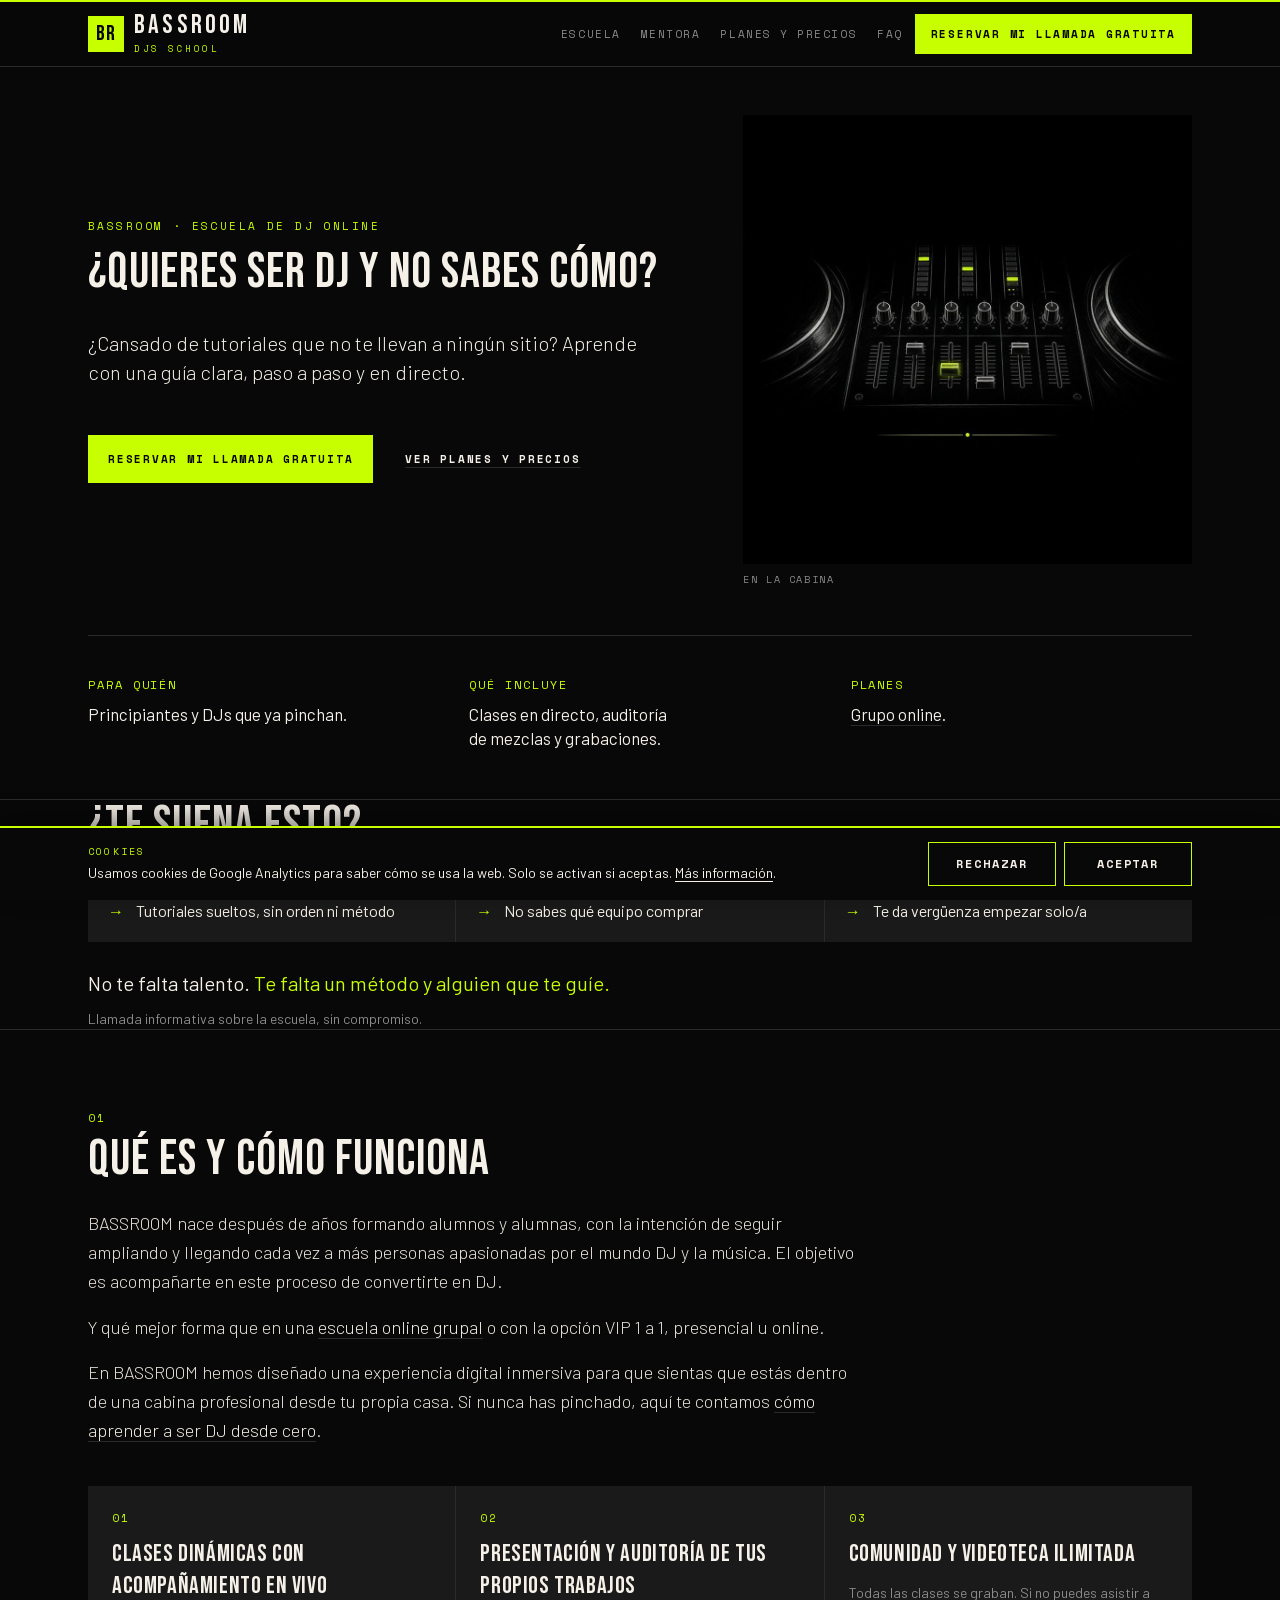
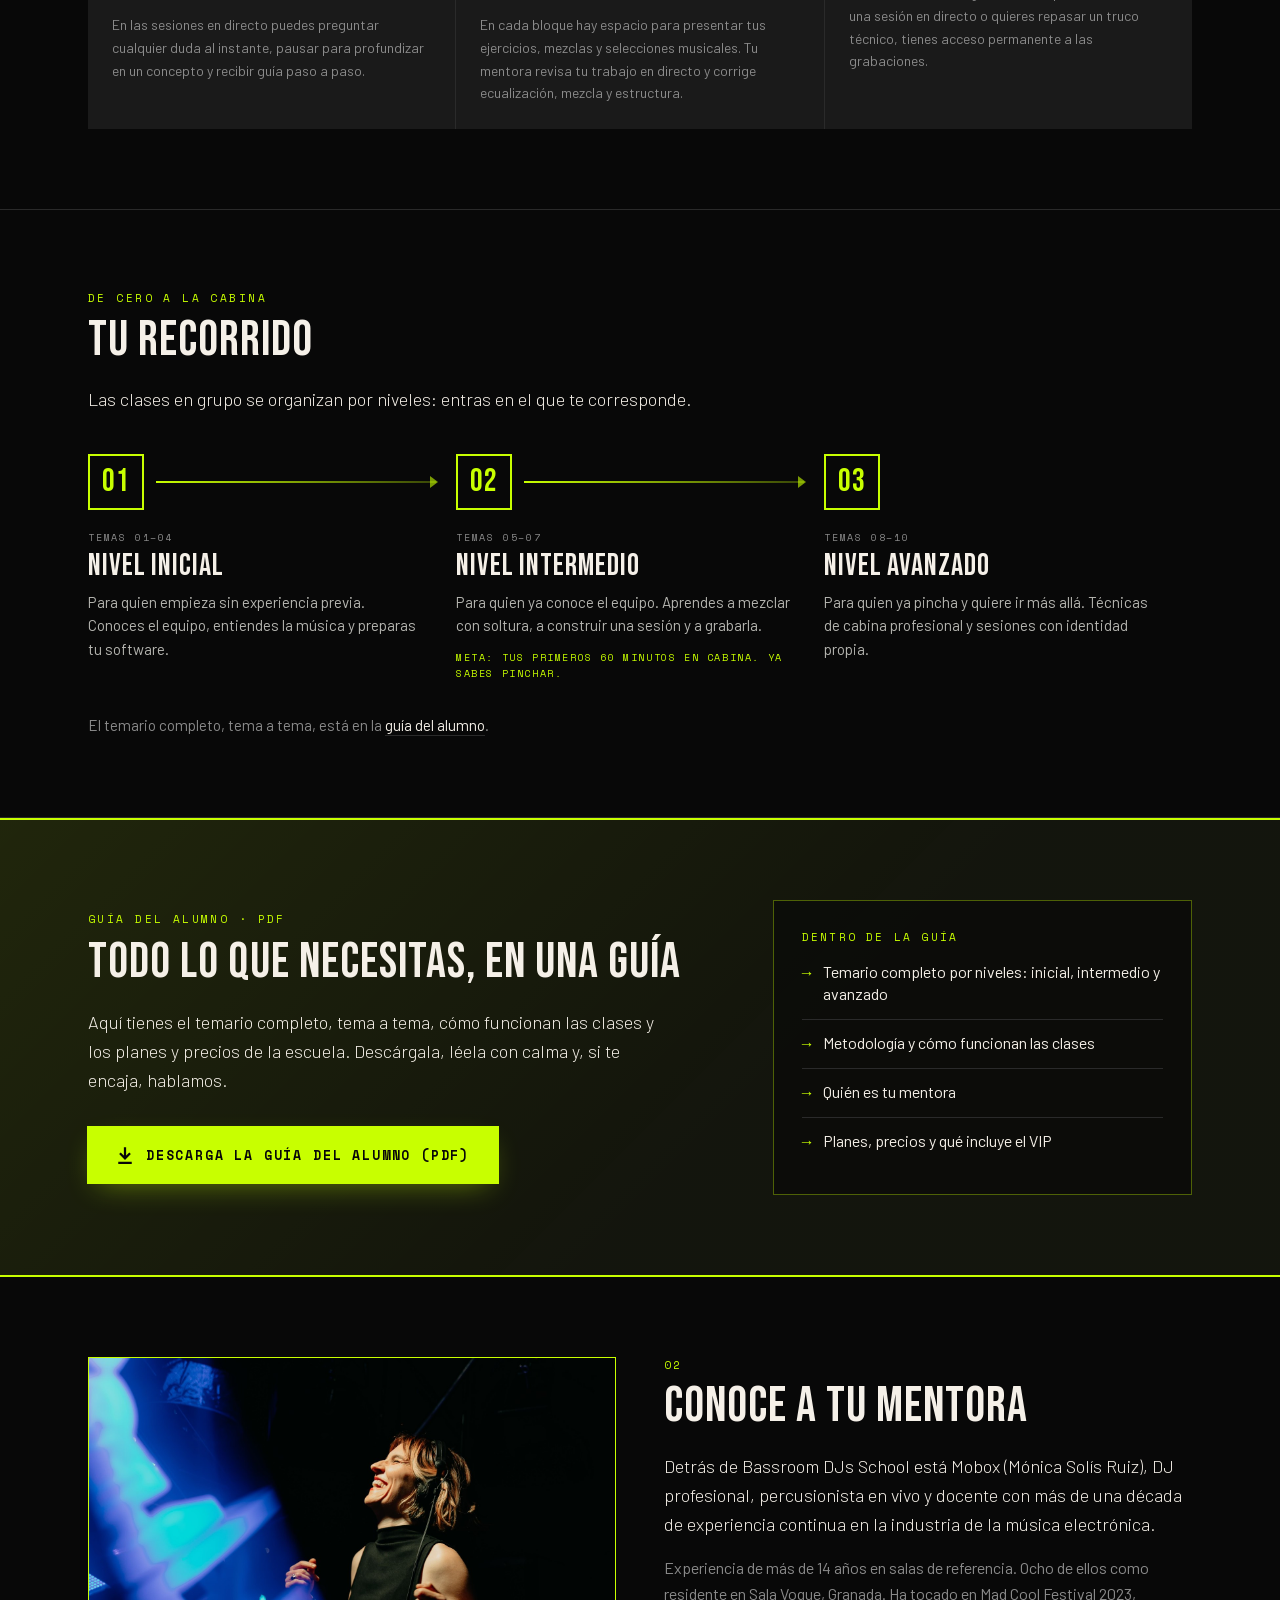
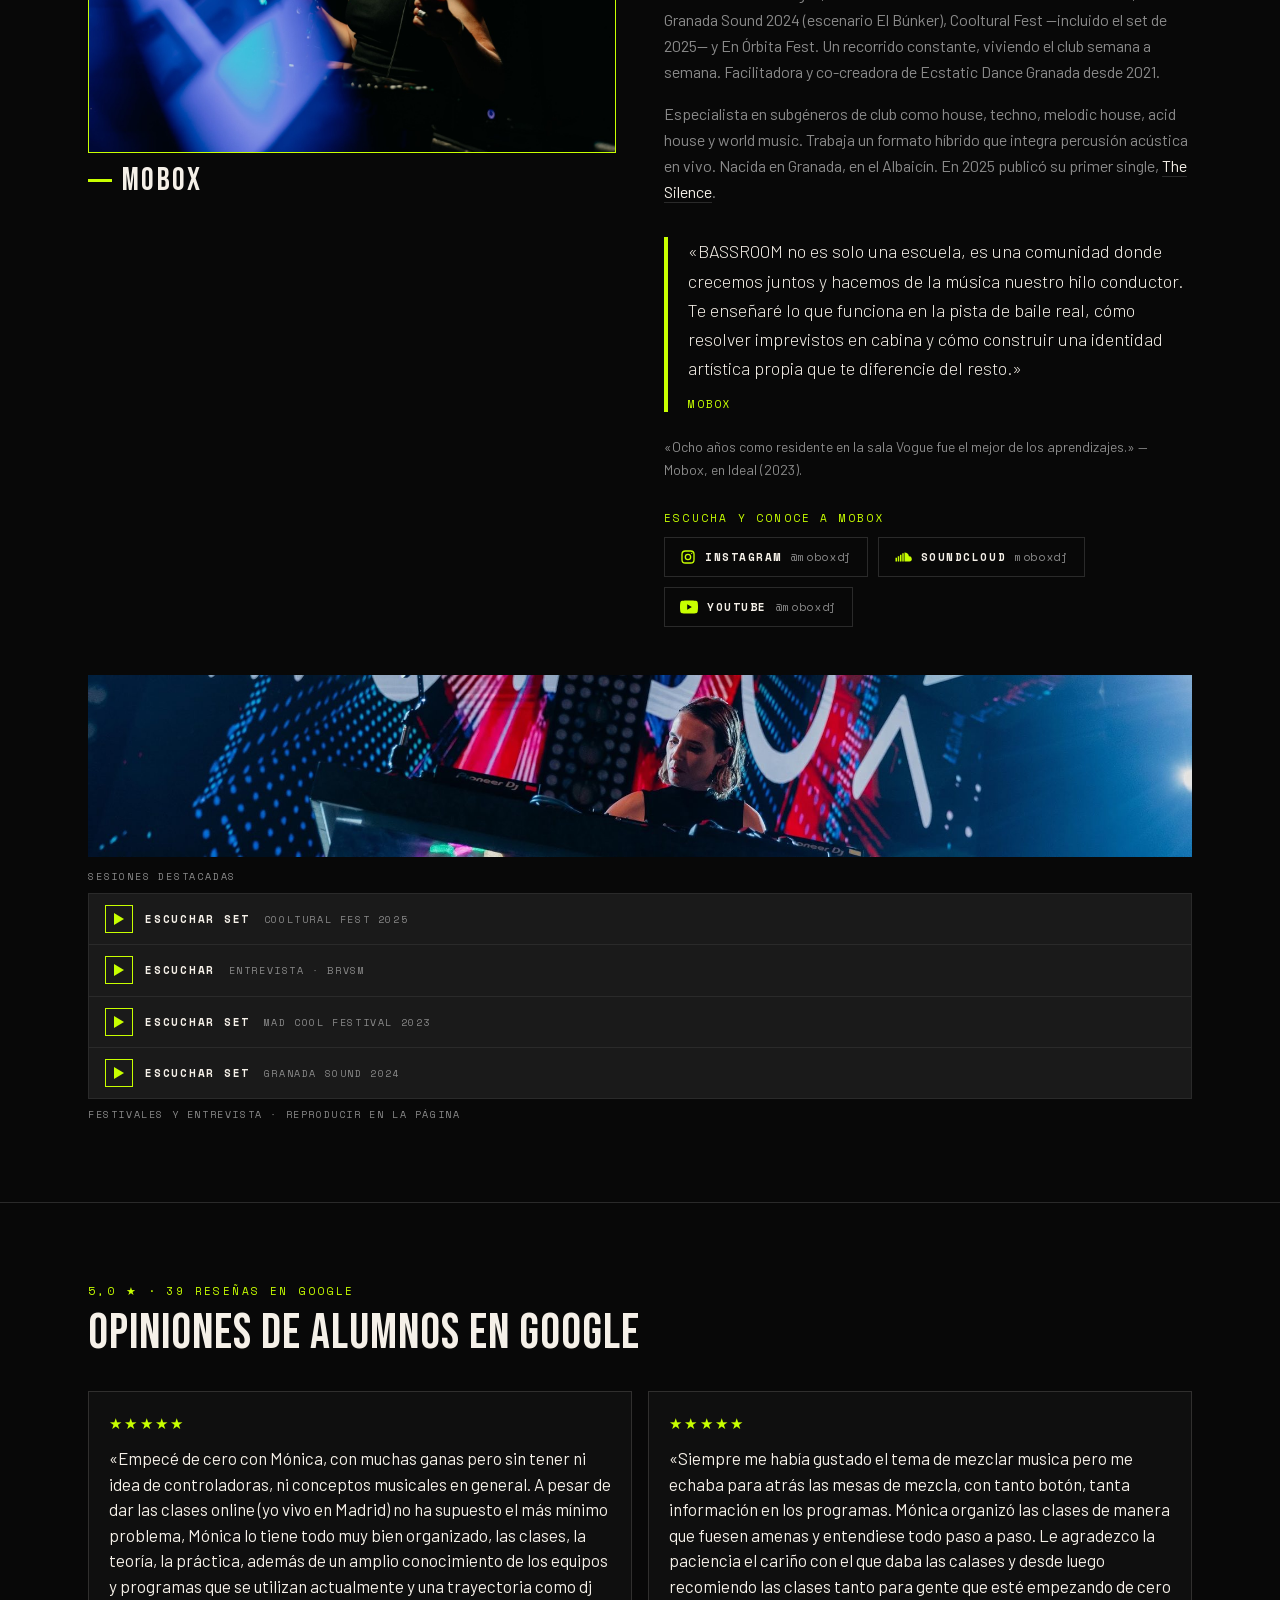
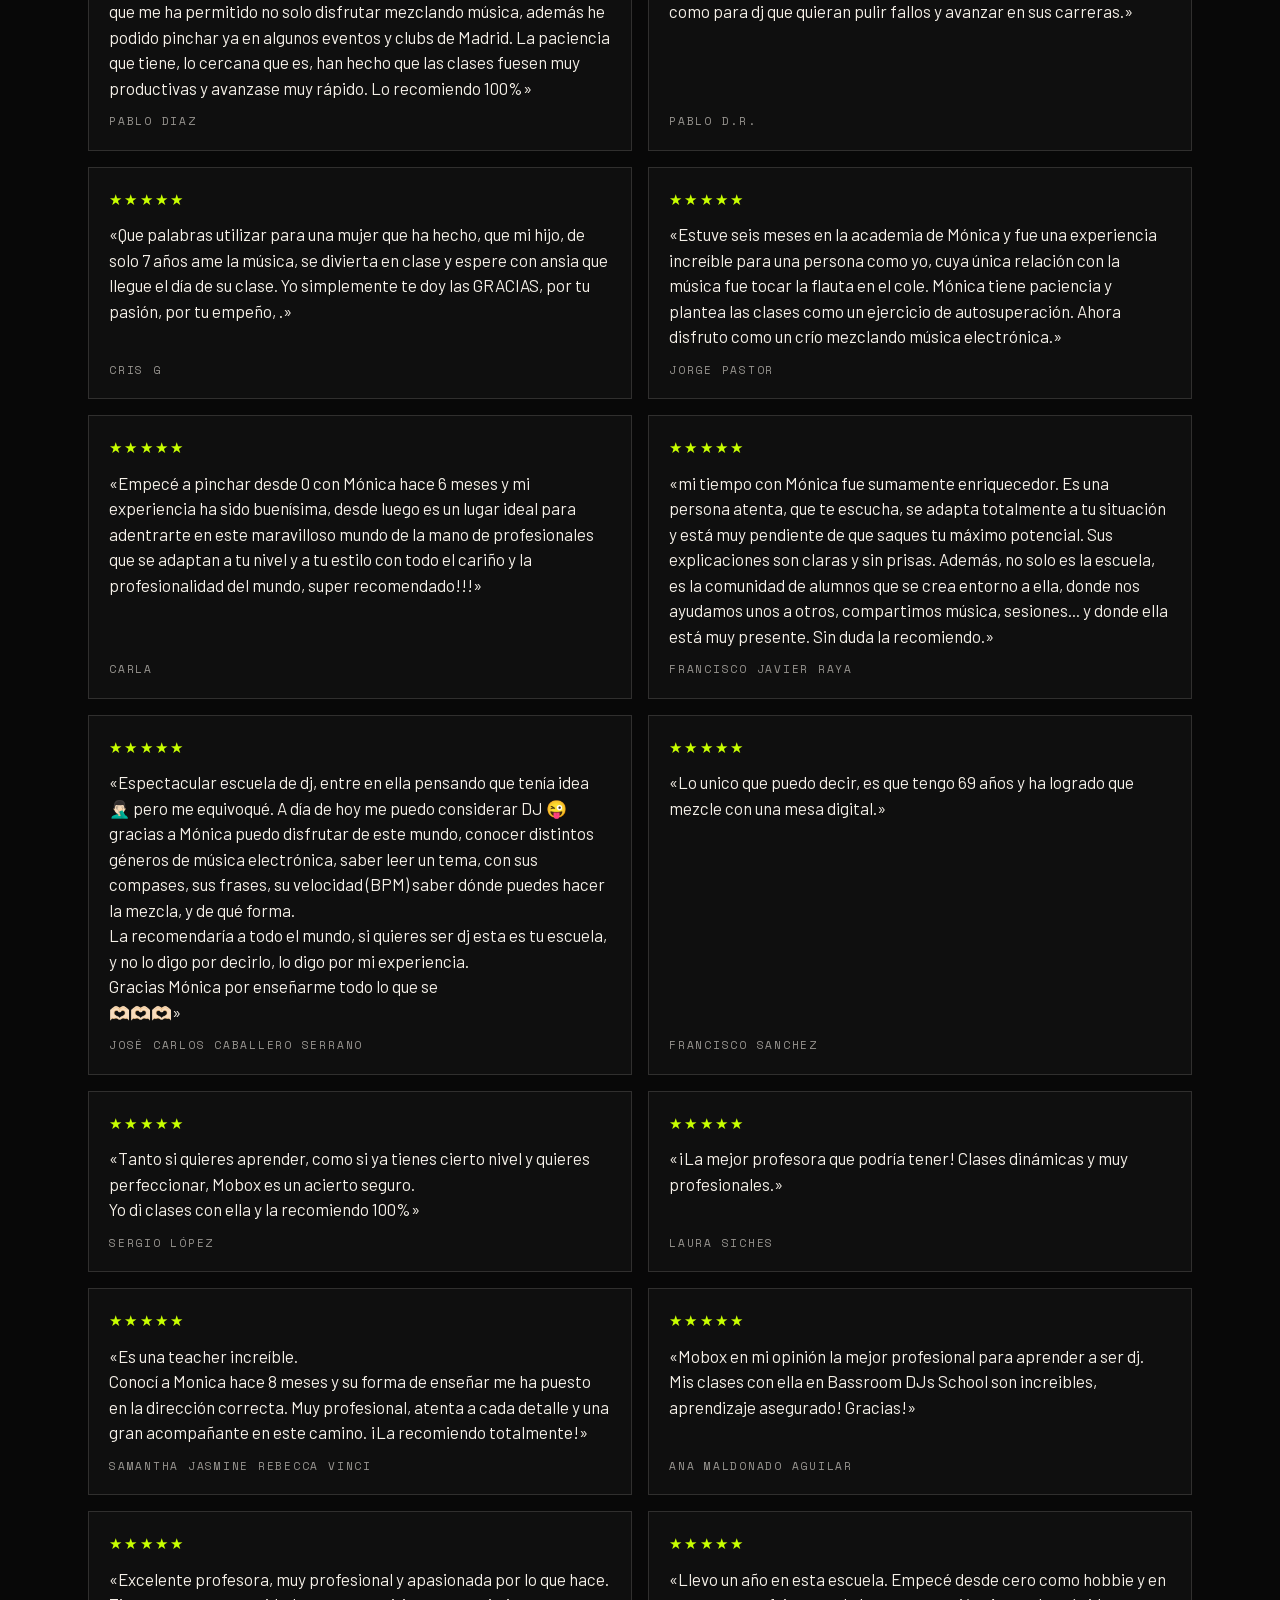
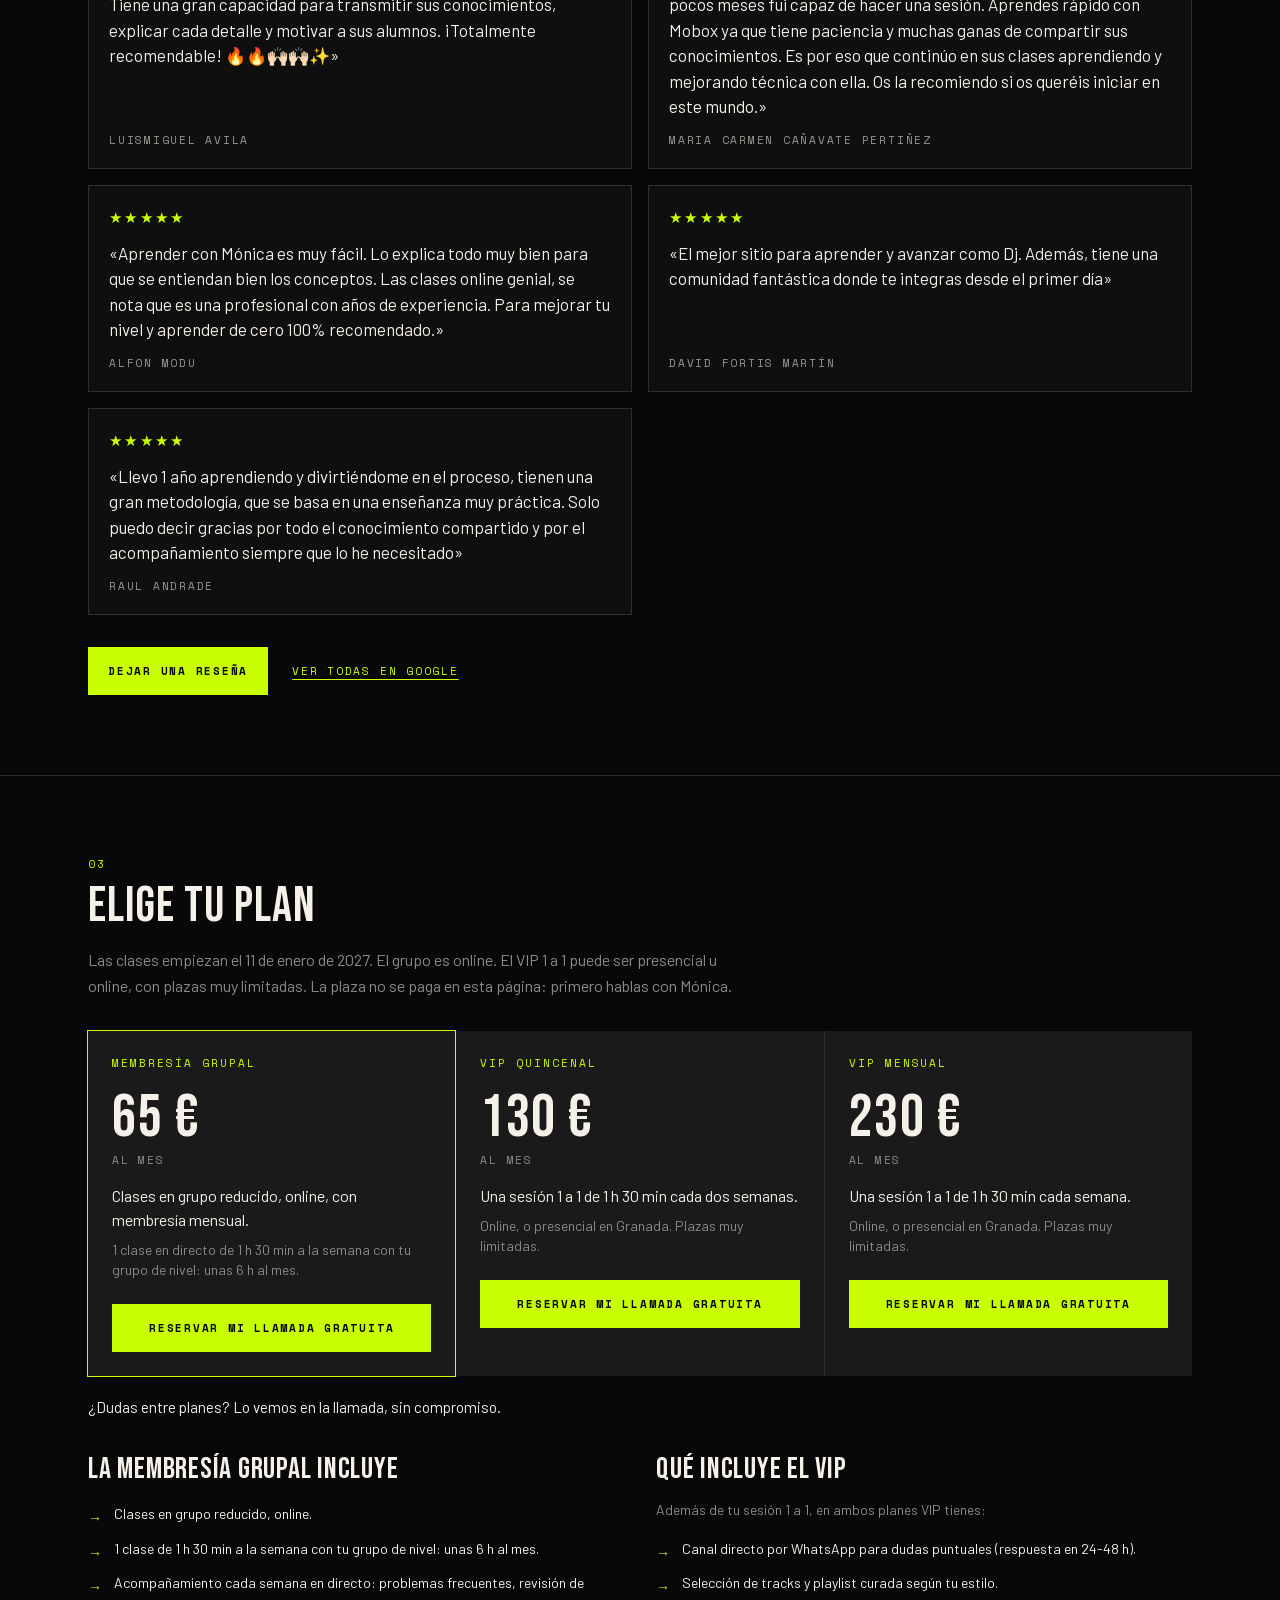
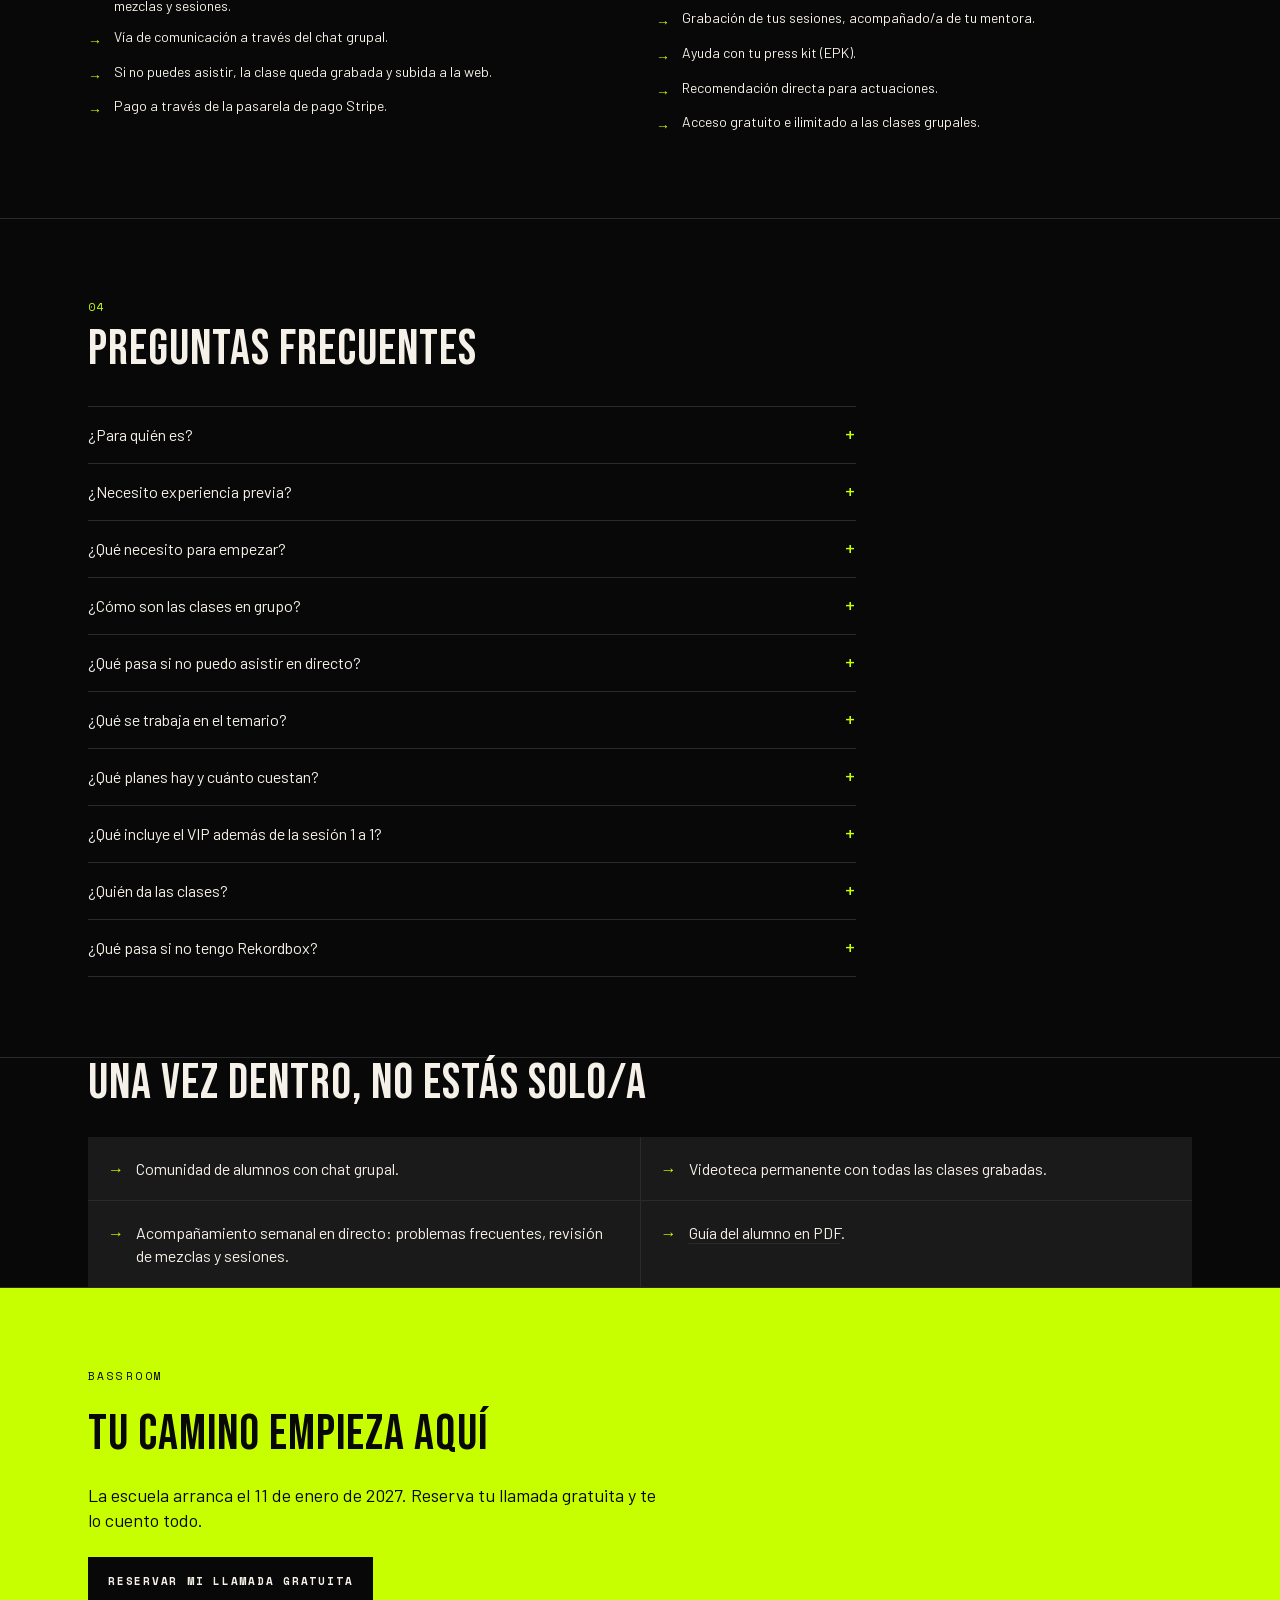
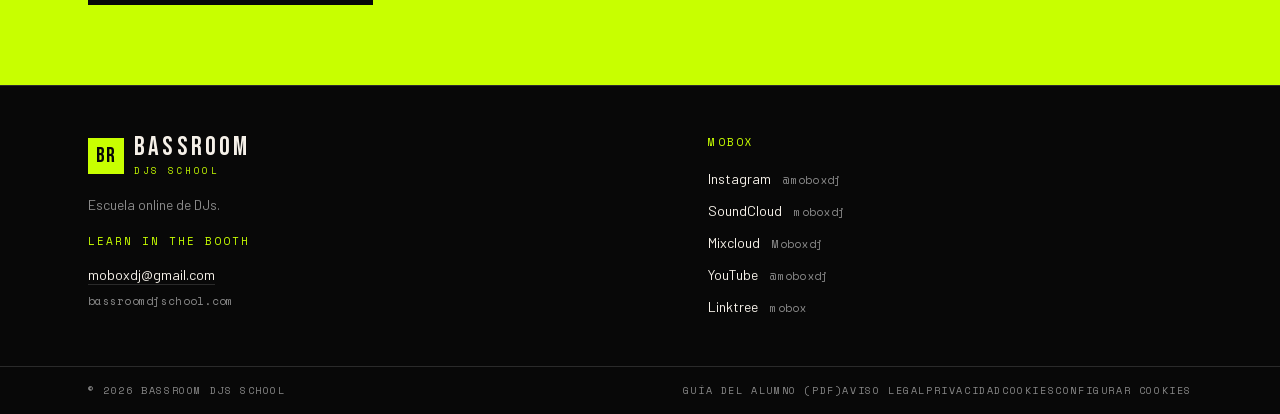
==== index.html @ 91f9d298 "Reseñas: corregir Vinci y MoDu, añadir 5 nuevas, 39 en el rótulo (vista previa)" ====
<!DOCTYPE html><html lang="es" class="bebas_neue_f0c7163d-module__L1dYPG__variable barlow_7b1bc759-module__450VKW__variable space_mono_ace3f379-module__dZ6fcW__variable h-full"><head><meta charSet="utf-8"/><meta name="viewport" content="width=device-width, initial-scale=1"/><link rel="preload" href="/assets/fonts/235a0ef330592118-s.p.3lst16ddmao46.woff2" as="font" crossorigin="" type="font/woff2"/><link rel="preload" href="/assets/fonts/6c98c9fb873995d2-s.p.14sz-5zsn4k6e.woff2" as="font" crossorigin="" type="font/woff2"/><link rel="preload" href="/assets/fonts/8d05cfa5faa8406c-s.p.2p-978ij53_v6.woff2" as="font" crossorigin="" type="font/woff2"/><link rel="preload" href="/assets/fonts/c6e2684784a55443-s.p.2w-eao_k5pziq.woff2" as="font" crossorigin="" type="font/woff2"/><link rel="preload" href="/assets/fonts/dc0d9adbac686440-s.p.3-4lwpipb4a4k.woff2" as="font" crossorigin="" type="font/woff2"/><link rel="preload" href="/assets/fonts/fabcf92ba1ccea36-s.p.3jvga4rcv46fc.woff2" as="font" crossorigin="" type="font/woff2"/><link rel="stylesheet" href="/assets/site.css" data-precedence="next"/><style id="hero-faders-css">.hero-faders{position:absolute;inset:0;pointer-events:none}.hero-fader{position:absolute;display:block;background-size:100% 100%;background-repeat:no-repeat;will-change:transform;animation-timing-function:cubic-bezier(.45,0,.55,1);animation-iteration-count:infinite;animation-direction:alternate}.hero-fader--acid{filter:drop-shadow(0 0 2px rgba(200,255,0,.45))}.hero-fader--ch2{left:36.25%;top:50.521%;width:4.062%;height:2.917%;background-image:url(/images/hero-fader-ch2.png);animation-name:hero-fader-ch2;animation-duration:9s;animation-delay:-2s}@keyframes hero-fader-ch2{from{transform:translate(-0.179%,3.571%)}to{transform:translate(-9.154%,182.143%)}}.hero-fader--ch3{left:43.854%;top:55.104%;width:4.479%;height:3.125%;background-image:url(/images/hero-fader-ch3.png);animation-name:hero-fader-ch3;animation-duration:7.5s;animation-delay:-5s}@keyframes hero-fader-ch3{from{transform:translate(1.012%,-96.667%)}to{transform:translate(-0.802%,76.667%)}}.hero-fader--ch4{left:51.979%;top:58.125%;width:4.271%;height:2.917%;background-image:url(/images/hero-fader-ch4.png);animation-name:hero-fader-ch4;animation-duration:10.5s;animation-delay:-1s}@keyframes hero-fader-ch4{from{transform:translate(-1.073%,-157.143%)}to{transform:translate(-0.024%,-3.571%)}}.hero-fader--ch5{left:59.688%;top:50.521%;width:3.958%;height:2.917%;background-image:url(/images/hero-fader-ch5.png);animation-name:hero-fader-ch5;animation-duration:8.5s;animation-delay:-6.5s}@keyframes hero-fader-ch5{from{transform:translate(0.632%,10.714%)}to{transform:translate(12.842%,217.857%)}}@media (prefers-reduced-motion:reduce){.hero-fader{animation:none}}</style><style id="mentora-css">.mentora-foto{aspect-ratio:4/3}@media (min-width:64rem){.mentora-grid{grid-template-columns:minmax(0,1fr) minmax(0,1fr);gap:3rem}}</style><style id="guia-css">.guia-band{border-top:2px solid #c8ff00;border-bottom:2px solid #c8ff00;background:linear-gradient(135deg,rgba(200,255,0,.10),rgba(200,255,0,.03) 60%),#0d0d0d}.guia-grid{display:grid;gap:2.5rem;align-items:center}@media (min-width:64rem){.guia-grid{grid-template-columns:minmax(0,1.5fr) minmax(0,1fr);gap:3.5rem}}.guia-title{margin-top:.6rem;font-family:var(--font-bebas),"Arial Narrow",Impact,sans-serif;font-size:3.25rem;line-height:.92;letter-spacing:.03em;color:#f5f0e8;max-width:18ch}@media (min-width:40rem){.guia-title{font-size:4.5rem}}@media (min-width:64rem){.guia-title{font-size:4.75rem}}.guia-btn{margin-top:2rem;display:inline-flex;align-items:center;justify-content:center;gap:.75rem;min-height:3.5rem;padding:.75rem 1.75rem;background:#c8ff00;color:#080808;font-family:var(--font-space),ui-monospace,monospace;font-size:13px;font-weight:700;letter-spacing:.14em;text-transform:uppercase;text-decoration:none;text-align:center;transition:background-color .15s ease,color .15s ease;box-shadow:0 0 0 1px #c8ff00,0 10px 30px -10px rgba(200,255,0,.45)}.guia-btn:hover{background:#f5f0e8;color:#080808}.guia-btn:focus-visible{outline:2px solid #f5f0e8;outline-offset:3px}.guia-btn svg{flex-shrink:0}@media (max-width:39.99rem){.guia-btn{width:100%;font-size:12px;letter-spacing:.1em;padding:.75rem 1rem}}.guia-inside{border:1px solid rgba(200,255,0,.35);background:rgba(8,8,8,.6);padding:1.75rem}.guia-inside__title{font-family:var(--font-space),ui-monospace,monospace;font-size:11px;letter-spacing:.2em;text-transform:uppercase;color:#c8ff00;margin:0 0 1rem}.guia-list{list-style:none;margin:0;padding:0}.guia-list__item{display:flex;gap:.75rem;padding:.8rem 0;border-top:1px solid #2a2a2a;font-size:1rem;line-height:1.4;color:#f5f0e8}.guia-list__item:first-child{border-top:0;padding-top:0}.guia-list__mark{color:#c8ff00;font-family:var(--font-space),ui-monospace,monospace}.mentora-caption{margin-top:.75rem;font-family:var(--font-bebas),Impact,sans-serif;font-size:2rem;line-height:1;letter-spacing:.08em;color:#f5f0e8;display:flex;align-items:center;gap:.6rem}.mentora-caption::before{content:"";display:block;width:1.5rem;height:3px;background:#c8ff00}.mobox-social{margin-top:1.75rem}.mobox-social__title{margin:0 0 .7rem;font-family:var(--font-space),ui-monospace,monospace;font-size:11px;letter-spacing:.2em;text-transform:uppercase;color:#c8ff00}.mobox-social__list{display:flex;flex-wrap:wrap;gap:.6rem;list-style:none;margin:0;padding:0}.mobox-social__link{display:inline-flex;align-items:center;gap:.55rem;height:2.5rem;padding:0 .95rem;border:1px solid #2a2a2a;color:#f5f0e8;text-decoration:none;font-family:var(--font-space),ui-monospace,monospace;font-size:11px;font-weight:700;letter-spacing:.14em;text-transform:uppercase;transition:color .15s ease,border-color .15s ease}.mobox-social__link svg{color:#c8ff00;flex-shrink:0}.mobox-social__link:hover{border-color:#c8ff00;color:#c8ff00}.mobox-social__link:focus-visible{outline:2px solid #c8ff00;outline-offset:2px}.mobox-social__handle{font-weight:400;letter-spacing:.06em;text-transform:none;color:#8a8a8a}@media (prefers-reduced-motion:reduce){.guia-btn,.mobox-social__link{transition:none}}</style><style id="set-player-css">
.set-sessions{margin-top:.75rem}
.set-sessions__title{margin:0 0 .55rem;font-family:var(--font-space),ui-monospace,monospace;font-size:10px;letter-spacing:.18em;text-transform:uppercase;color:#8a8a8a}
.set-sessions__list{display:flex;flex-direction:column;gap:0;border:1px solid #2a2a2a;background:#1a1a1a}
.set-player{border:0;border-bottom:1px solid #2a2a2a;background:transparent}
.set-player:last-child{border-bottom:0}
.set-player__trigger{display:flex;width:100%;align-items:center;gap:.75rem;padding:.7rem 1rem;text-align:left;color:#f5f0e8;cursor:pointer;transition:color .15s ease,background-color .15s ease;background:transparent;border:0}
.set-player__trigger:hover{background:#080808;color:#c8ff00}
.set-player__trigger:focus-visible{outline:2px solid #c8ff00;outline-offset:2px}
.set-player__trigger[aria-expanded="true"]{border-bottom:1px solid #2a2a2a;color:#c8ff00}
.set-player__icon{display:grid;place-items:center;width:1.75rem;height:1.75rem;flex-shrink:0;border:1px solid #c8ff00;color:#c8ff00;background:transparent}
.set-player__trigger[aria-expanded="true"] .set-player__icon{background:#c8ff00;color:#080808}
.set-player__copy{display:flex;min-width:0;flex-wrap:wrap;align-items:baseline;gap:.35rem .85rem}
.set-player__label{font-family:var(--font-space),ui-monospace,monospace;font-size:11px;font-weight:700;letter-spacing:.16em;text-transform:uppercase}
.set-player__meta{font-family:var(--font-space),ui-monospace,monospace;font-size:10px;letter-spacing:.16em;text-transform:uppercase;color:#8a8a8a}
.set-player__trigger:hover .set-player__meta,.set-player__trigger[aria-expanded="true"] .set-player__meta{color:#8a8a8a}
.set-player__embed{position:relative;aspect-ratio:16/9;background:#080808}
.set-player__embed--audio{aspect-ratio:auto;height:166px}
.set-player__embed iframe{position:absolute;inset:0;width:100%;height:100%;border:0}
.set-player__embed--audio iframe{position:absolute}
.press-kit-link{display:inline-flex;align-items:center;gap:.55rem;margin-top:1rem;font-family:var(--font-space),ui-monospace,monospace;font-size:11px;font-weight:700;letter-spacing:.16em;text-transform:uppercase;color:#8a8a8a;text-decoration:none;border-bottom:1px solid #2a2a2a;padding-bottom:.2rem;transition:color .15s ease,border-color .15s ease}
.press-kit-link:hover{color:#c8ff00;border-color:#c8ff00}
.press-kit-link__mark{color:#c8ff00}
@media (prefers-reduced-motion:reduce){.set-player__trigger,.press-kit-link{transition:none}}
</style><style id="recorrido-css">.reco{list-style:none;margin:2.5rem 0 0;padding:0;display:grid;gap:0}.reco__step{position:relative;display:grid;align-content:start;grid-template-columns:3.5rem 1fr;column-gap:1.25rem}.reco__rail{display:flex;flex-direction:column;align-items:center}.reco__num{display:flex;align-items:center;justify-content:center;width:3.5rem;height:3.5rem;flex:none;border:2px solid #c8ff00;color:#c8ff00;font-family:var(--font-bebas),"Arial Narrow",Impact,sans-serif;font-size:2rem;line-height:1;letter-spacing:.04em}.reco__line{position:relative;flex:1;width:2px;min-height:2rem;margin:.5rem 0;background:linear-gradient(#c8ff00,rgba(200,255,0,.25))}.reco__line::after{content:"";position:absolute;left:50%;bottom:-2px;transform:translateX(-50%);border-left:6px solid transparent;border-right:6px solid transparent;border-top:8px solid rgba(200,255,0,.6)}.reco__body{padding:.35rem 0 2rem}.reco__step:last-child .reco__body{padding-bottom:0}.reco__tag{font-family:var(--font-space),ui-monospace,monospace;font-size:10px;letter-spacing:.18em;text-transform:uppercase;color:#8a8a8a}.reco__title{margin-top:.35rem;font-family:var(--font-bebas),"Arial Narrow",Impact,sans-serif;font-size:1.9rem;line-height:1;letter-spacing:.03em;color:#f5f0e8}.reco__text{margin-top:.6rem;font-size:.95rem;line-height:1.55;color:#b5b5b0;max-width:22rem}.reco__intro{margin-top:1.25rem;max-width:40rem;font-size:1.125rem;font-weight:300;line-height:1.6;color:#f5f0e8}.reco__note{margin-top:.75rem;max-width:22rem;font-family:var(--font-space),ui-monospace,monospace;font-size:10px;line-height:1.6;letter-spacing:.16em;text-transform:uppercase;color:#c8ff00}.reco__more{margin-top:2rem;font-size:.95rem;color:#8a8a8a}@media (min-width:48rem){.reco{grid-template-columns:repeat(3,1fr);column-gap:0}.reco__step{grid-template-columns:1fr;row-gap:1.25rem}.reco__rail{flex-direction:row}.reco__line{height:2px;width:auto;min-height:0;margin:0 1.25rem 0 .75rem;background:linear-gradient(90deg,#c8ff00,rgba(200,255,0,.25))}.reco__line::after{left:auto;right:-2px;bottom:auto;top:50%;transform:translateY(-50%);border-top:6px solid transparent;border-bottom:6px solid transparent;border-left:8px solid rgba(200,255,0,.6);border-right:0}.reco__body{padding:0 2rem 0 0}}</style><style id="seo-css">.footer-grid{display:grid}@media (min-width:48rem){.footer-grid{grid-template-columns:1.2fr 1fr 1fr}}.h1-eyebrow{display:block;margin-bottom:.75rem;font-family:var(--font-space),ui-monospace,monospace;font-size:11px;font-weight:400;line-height:1.5;letter-spacing:.22em;text-transform:uppercase;color:#c8ff00}@media (max-width:359px){h1.hero-h1{font-size:2.8rem}}@media (min-width:1024px) and (max-width:1279px){h1.hero-h1{font-size:5.25rem}}.crumbs{display:flex;flex-wrap:wrap;gap:.5rem;list-style:none;margin:0;padding:0}.crumbs li+li::before{content:"/";margin-right:.5rem;color:#2a2a2a}.lp-h1{line-height:.9}.lp-foto{aspect-ratio:4/3}.lp-list{list-style:none;margin:0;padding:0}.lp-list li{display:flex;gap:.75rem}</style><link rel="preload" as="image" href="/images/hero-mesa-mezclas-base.jpg" fetchpriority="high"/><meta name="msvalidate.01" content="E08A639EA00B3BBE4DC5F341C5D3B6AD"/><meta name="theme-color" content="#080808"/><meta name="color-scheme" content="dark"/><title>Aprende a ser DJ online, de cero a avanzado | Bassroom DJs School</title><meta name="description" content="Escuela de DJ online en español, de cero a nivel avanzado. Clases online en directo, revisión de tus mezclas y videoteca con todas las grabaciones."/><meta name="application-name" content="Bassroom DJs School"/><meta name="author" content="Mobox (Mónica Solís Ruiz)"/><meta name="keywords" content="escuela de DJ online,curso de DJ online,clases de DJ online,aprender a ser DJ,aprender a pinchar,BASSROOM,Mobox,Rekordbox"/><meta name="creator" content="Mobox (Mónica Solís Ruiz)"/><meta name="robots" content="index, follow, max-image-preview:large"/><link rel="canonical" href="https://bassroomdjschool.com/"/><meta property="og:title" content="Aprende a ser DJ online, de cero a avanzado | Bassroom DJs School"/><meta property="og:description" content="Escuela de DJ online en español, de cero a nivel avanzado. Clases online en directo, revisión de tus mezclas y videoteca con todas las grabaciones."/><meta property="og:url" content="https://bassroomdjschool.com/"/><meta property="og:site_name" content="Bassroom DJs School"/><meta property="og:locale" content="es_ES"/><meta property="og:image" content="https://bassroomdjschool.com/og.png"/><meta property="og:image:type" content="image/png"/><meta property="og:image:width" content="1200"/><meta property="og:image:height" content="630"/><meta property="og:image:alt" content="Bassroom DJs School, escuela de DJ online"/><meta property="og:type" content="website"/><meta name="twitter:card" content="summary_large_image"/><meta name="twitter:title" content="Aprende a ser DJ online, de cero a avanzado | Bassroom DJs School"/><meta name="twitter:description" content="Escuela de DJ online en español, de cero a nivel avanzado. Clases online en directo, revisión de tus mezclas y videoteca con todas las grabaciones."/><meta name="twitter:image" content="https://bassroomdjschool.com/og.png"/><meta name="twitter:image:alt" content="Bassroom DJs School, escuela de DJ online"/><meta name="twitter:image:type" content="image/png"/><meta name="twitter:image:width" content="1200"/><meta name="twitter:image:height" content="630"/><link rel="icon" href="/icon.png" type="image/png" sizes="32x32"/><style id="embudo-css">.hero-dl dd{text-wrap:balance}@media (max-width:1023px){div>dl.hero-dl{order:1;margin-top:1rem!important}div:has(>.hero-dl)>figure{order:2}}@media (min-width:1024px){div>dl.hero-dl{grid-column:1/-1;margin-top:0!important;grid-template-columns:repeat(3,minmax(0,1fr))!important;align-items:start;gap:2.5rem!important;padding-top:2.5rem;border-top:1px solid var(--color-line,#2a2a2a)}}.hero-lead{margin-top:1.5rem!important;line-height:1.45!important}.hero-cta{margin-top:2.5rem!important;gap:1rem!important}.hero-dl{margin-top:3rem!important;gap:1.75rem!important}.hero-dl dt{font-size:12px!important}.hero-dl dd{margin-top:.5rem!important;font-size:17px!important;line-height:1.45!important}@media (min-width:640px){.hero-cta{gap:1.5rem!important}.hero-dl{gap:2rem!important}}@media (min-width:1024px){.hero-lead{margin-top:2rem!important}.hero-cta{margin-top:3rem!important}.hero-dl{margin-top:4rem!important}}@media (max-width:639px){html body main h2#guia-titulo{font-size:min(calc((100vw - 2rem)/12.1),2.9rem)}}h1.hero-h1.hero-q,main h2#te-suena-titulo,main h2#escuela-titulo,main h2#recorrido-titulo,main h2#guia-titulo,main h2#mentora-titulo,main h2#resenas-titulo,main h2#formatos-titulo,main h2#faq-titulo,main h2#dentro-titulo,main h2#cierre-titulo{font-size:min(calc((100vw - 2rem)/11.55),2.9rem);line-height:1.02;letter-spacing:.02em;white-space:nowrap;max-width:none}@media (min-width:1024px){h1.hero-h1.hero-q,main h2#te-suena-titulo,main h2#escuela-titulo,main h2#recorrido-titulo,main h2#guia-titulo,main h2#mentora-titulo,main h2#resenas-titulo,main h2#formatos-titulo,main h2#faq-titulo,main h2#dentro-titulo,main h2#cierre-titulo{font-size:2.875rem}}@media (min-width:1280px){h1.hero-h1.hero-q,main h2#te-suena-titulo,main h2#escuela-titulo,main h2#recorrido-titulo,main h2#guia-titulo,main h2#mentora-titulo,main h2#resenas-titulo,main h2#formatos-titulo,main h2#faq-titulo,main h2#dentro-titulo,main h2#cierre-titulo{font-size:3.1rem}}.hero-sub{display:block;margin:-.25rem 0 .9rem;font-family:var(--font-space),ui-monospace,monospace;font-size:11px;letter-spacing:.16em;text-transform:uppercase;color:#f5f5f0;opacity:.8}.hero-trust{margin-top:.75rem;font-family:var(--font-space),ui-monospace,monospace;font-size:11px;letter-spacing:.12em;text-transform:uppercase;color:#c8ff00}.fx-list{margin-top:1.75rem;display:grid;gap:1px;background:var(--color-line,#2a2a2a)}@media (min-width:768px){.fx-list--3{grid-template-columns:repeat(3,1fr)}.fx-list--4{grid-template-columns:repeat(2,1fr)}}.fx-list li{display:flex;gap:.75rem;padding:1.25rem;font-size:1rem;line-height:1.45}.fx-close{margin-top:1.75rem;max-width:42rem;font-size:1.25rem;line-height:1.35}@media (max-width:639px){header a[data-slot=button]{white-space:normal;height:auto;min-height:2.5rem;padding:.35rem .6rem;max-width:9.5rem;text-align:center;line-height:1.2;font-size:10px;letter-spacing:.08em}}.plan-note{margin-top:1.25rem;font-size:.95rem}</style><style id="resenas-css">.rv-list{display:grid;gap:12px;margin-top:2rem;list-style:none;padding:0}@media(min-width:640px){.rv-list{grid-template-columns:repeat(2,minmax(0,1fr));gap:16px}}.rv-card{border:1px solid rgba(245,240,232,.14);background:#0f0f0f;padding:20px;display:flex;flex-direction:column;gap:12px}.rv-stars{color:#c8ff00;letter-spacing:.15em;font-size:15px}.rv-text{margin:0;overflow-wrap:anywhere;color:#f5f0e8;font-size:1.0625rem;line-height:1.5}.rv-author{margin:auto 0 0;font-size:11px;text-transform:uppercase;letter-spacing:.16em;color:rgba(245,240,232,.6)}.rv-actions{display:flex;flex-direction:column;gap:12px;margin-top:2rem}@media(min-width:640px){.rv-actions{flex-direction:row;align-items:center;gap:24px}}.rv-more{color:#c8ff00;text-decoration:underline;text-underline-offset:4px;font-size:11px;letter-spacing:.16em;text-transform:uppercase;padding:12px 0;text-align:center}</style></head><body class="flex min-h-full flex-col overflow-x-clip bg-void font-sans text-paper antialiased"><a class="skip-link" href="#contenido">Saltar al contenido</a><script type="application/ld+json">{"@context":"https://schema.org","@graph":[{"@type":"EducationalOrganization","@id":"https://bassroomdjschool.com/#organization","name":"Bassroom DJs School","alternateName":"Bassroom","url":"https://bassroomdjschool.com/","email":"moboxdj@gmail.com","image":"https://bassroomdjschool.com/og.png","description":"Escuela de DJ online en español, dirigida por Mobox (Mónica Solís Ruiz). Clases en directo para aprender a pinchar de cero a nivel avanzado con Rekordbox, para alumnos de toda España y de cualquier país hispanohablante: clases en grupo online o VIP 1 a 1, presencial u online.","inLanguage":"es","address":{"@type":"PostalAddress","addressCountry":"ES"},"areaServed":[{"@type":"Country","name":"España"},{"@type":"Place","name":"Latinoamérica"},{"@type":"Place","name":"Países hispanohablantes de todo el mundo"}],"founder":{"@id":"https://bassroomdjschool.com/#mobox"},"knowsLanguage":"es"},{"@type":"Person","@id":"https://bassroomdjschool.com/#mobox","name":"Mónica Solís Ruiz","alternateName":"Mobox","jobTitle":"DJ, percusionista y docente","description":"DJ profesional, percusionista en vivo y docente. Más de 14 años en salas y festivales, ocho como residente en Sala Vogue.","knowsAbout":["DJing","Mezcla","Rekordbox","House","Techno","Melodic house","Acid house","World music","Percusión en vivo"],"worksFor":{"@id":"https://bassroomdjschool.com/#organization"},"url":"https://bassroomdjschool.com/#mentora","sameAs":["https://www.instagram.com/moboxdj/","https://soundcloud.com/moboxdj","https://www.mixcloud.com/Moboxdj/","https://www.youtube.com/@moboxdj","https://linktr.ee/mobox"]},{"@type":"Course","@id":"https://bassroomdjschool.com/#curso","name":"Escuela de DJ online BASSROOM","description":"Curso de DJ online y en español, con Rekordbox, de Bassroom DJs School, para alumnos de toda España y de cualquier país hispanohablante: diez temas en tres niveles. Inicial (temas 01 a 04): la cabina, el pulso y el BPM, la música y Rekordbox. Intermedio (temas 05 a 07): mezcla, preparación de sesiones y grabación de tus primeros 60 minutos. Avanzado (temas 08 a 10): stems, samplers, capas de 3 y 4 pistas, trucos de cabina y retos en directo. Clases en directo, revisión de mezclas y videoteca con todas las grabaciones.","url":"https://bassroomdjschool.com/curso-dj-online","inLanguage":"es","provider":{"@type":"Organization","@id":"https://bassroomdjschool.com/#organization","name":"Bassroom DJs School","url":"https://bassroomdjschool.com/"},"creator":{"@id":"https://bassroomdjschool.com/#mobox"},"educationalLevel":"Tres niveles: inicial, intermedio y avanzado","teaches":["Mezcla y beatmatching","Uso de Rekordbox","Estructura musical, pulso y BPM","Preparación de sesiones y lectura de pista","Grabación de sesiones","Stems, samplers y mezcla por capas","Trucos de cabina y retos en directo"],"coursePrerequisites":"No hace falta experiencia previa.","syllabusSections":[{"@type":"Syllabus","name":"Tema 01: La cabina y el equipo","description":"El entorno DJ, tipos de equipos, conexiones y cables, y qué equipo es mejor para ti."},{"@type":"Syllabus","name":"Tema 02: Pulso, tempo y BPM","description":"Localizar y sentir el pulso de un tema; beats, barras y frases; estructura musical."},{"@type":"Syllabus","name":"Tema 03: Descarga musical","description":"Tipos de archivos de audio y dónde y cómo descargar música de alta calidad."},{"@type":"Syllabus","name":"Tema 04: Rekordbox","description":"Interfaz, configuración, importación y exportación musical."},{"@type":"Syllabus","name":"Tema 05: Primera mezcla","description":"Estructura de los tracks, sincronización de BPM (beatmatching), EQ, técnica y tipos de mezcla, con el oído como guía."},{"@type":"Syllabus","name":"Tema 06: Preparar una sesión y psicología de pista","description":"Crear una sesión coherente según el lugar, la pista y el público, y aprender a leer la pista."},{"@type":"Syllabus","name":"Tema 07: Grabación de tu primera sesión","description":"Grabas tu primera sesión de 60 minutos, guiada por Mobox. Cierra el nivel intermedio: ya sabes pinchar."},{"@type":"Syllabus","name":"Tema 08: Stems y samplers","description":"Separar voces, bases y percusiones para crear mezclas nuevas en directo, y usar samplers para efectos, loops y sonidos propios."},{"@type":"Syllabus","name":"Tema 09: Mezcla por capas y trucos de cabina","description":"Trabajo con 3 y 4 pistas a la vez, transiciones complejas y trucos de mezcla."},{"@type":"Syllabus","name":"Tema 10: Sesiones avanzadas y retos en directo","description":"Sesiones con distintas energías y curvas para llevar al público, y retos en directo para ganar rapidez, creatividad y seguridad."}],"hasPart":[{"@type":"Syllabus","position":1,"name":"Nivel inicial (temas 01 a 04)","description":"Para quien empieza sin experiencia previa. Conoces el equipo, entiendes la música y preparas tu software."},{"@type":"Syllabus","position":2,"name":"Nivel intermedio (temas 05 a 07)","description":"Para quien ya conoce el equipo. Aprendes a mezclar con soltura, a construir una sesión y a grabarla."},{"@type":"Syllabus","position":3,"name":"Nivel avanzado (temas 08 a 10)","description":"Para quien ya pincha y quiere ir más allá. Técnicas de cabina profesional y sesiones con identidad propia."}],"hasCourseInstance":[{"@type":"CourseInstance","name":"Membresía grupal online","courseMode":"online","location":{"@type":"VirtualLocation","url":"https://bassroomdjschool.com/curso-dj-online"},"courseSchedule":{"@type":"Schedule","repeatFrequency":"P1W","duration":"PT1H30M"},"instructor":{"@id":"https://bassroomdjschool.com/#mobox"},"inLanguage":"es","description":"Una clase en directo a la semana, de hora y media, en grupo reducido y por niveles. Las clases se graban y quedan en la videoteca."},{"@type":"CourseInstance","name":"VIP 1 a 1 (online o presencial)","courseMode":["online","onsite"],"location":{"@type":"VirtualLocation","url":"https://bassroomdjschool.com/curso-dj-online"},"instructor":{"@id":"https://bassroomdjschool.com/#mobox"},"inLanguage":"es","description":"Sesiones individuales de 1 h 30 min cada semana o cada dos semanas, online o presenciales, con acceso a las clases grupales online."}],"offers":[{"@type":"Offer","name":"Membresía en grupo","price":"65","priceCurrency":"EUR","category":"subscription","description":"Clases online en grupo reducido: una clase en directo de hora y media a la semana, grabada. Membresía mensual, pago por Stripe.","priceSpecification":{"@type":"UnitPriceSpecification","price":"65","priceCurrency":"EUR","unitText":"mes","referenceQuantity":{"@type":"QuantitativeValue","value":1,"unitCode":"MON"}},"url":"https://bassroomdjschool.com/#formatos"},{"@type":"Offer","name":"VIP Quincenal","price":"130","priceCurrency":"EUR","category":"subscription","description":"Una sesión 1 a 1 cada dos semanas, online o presencial. Incluye acceso a las clases grupales.","priceSpecification":{"@type":"UnitPriceSpecification","price":"130","priceCurrency":"EUR","unitText":"mes","referenceQuantity":{"@type":"QuantitativeValue","value":1,"unitCode":"MON"}},"url":"https://bassroomdjschool.com/#formatos"},{"@type":"Offer","name":"VIP Mensual","price":"230","priceCurrency":"EUR","category":"subscription","description":"Una sesión 1 a 1 cada semana, online o presencial. Incluye acceso a las clases grupales.","priceSpecification":{"@type":"UnitPriceSpecification","price":"230","priceCurrency":"EUR","unitText":"mes","referenceQuantity":{"@type":"QuantitativeValue","value":1,"unitCode":"MON"}},"url":"https://bassroomdjschool.com/#formatos"}]},{"@type":"WebSite","@id":"https://bassroomdjschool.com/#website","url":"https://bassroomdjschool.com/","name":"Bassroom DJs School","inLanguage":"es","publisher":{"@id":"https://bassroomdjschool.com/#organization"}},{"@type":"WebPage","@id":"https://bassroomdjschool.com/#webpage","url":"https://bassroomdjschool.com/","name":"Aprende a ser DJ online, de cero a avanzado | Bassroom DJs School","description":"Escuela de DJ online en español, de cero a nivel avanzado. Clases online en directo, revisión de tus mezclas y videoteca con todas las grabaciones.","inLanguage":"es","isPartOf":{"@id":"https://bassroomdjschool.com/#website"},"about":{"@id":"https://bassroomdjschool.com/#organization"},"mainEntity":{"@id":"https://bassroomdjschool.com/#curso"},"primaryImageOfPage":"https://bassroomdjschool.com/og.png"}]}</script><header class="sticky top-0 z-40 border-b border-line bg-void/95 backdrop-blur-md"><div class="h-0.5 bg-acid" aria-hidden="true"></div><div class="mx-auto flex h-16 max-w-6xl items-center gap-3 px-4 sm:px-6"><a class="mr-auto rounded-none focus-visible:outline-2 focus-visible:outline-offset-4 focus-visible:outline-acid" href="/"><span class="inline-flex items-center gap-2.5"><span aria-hidden="true" class="grid size-9 shrink-0 place-items-center bg-acid font-display text-[1.35rem] leading-none tracking-wide text-void">BR</span><span class="flex min-w-0 flex-col"><span class="font-display text-[1.65rem] leading-none tracking-[0.12em] text-paper">BASSROOM</span><span class="mt-1 font-mono text-[9px] uppercase tracking-[0.28em] text-acid">DJs School</span></span></span><span class="sr-only">, inicio</span></a><nav aria-label="Secciones" class="hidden items-center gap-5 lg:flex"><a class="font-mono text-[11px] uppercase tracking-[0.14em] text-mix hover:text-paper" href="/#escuela">Escuela</a><a class="font-mono text-[11px] uppercase tracking-[0.14em] text-mix hover:text-paper" href="/#mentora">Mentora</a><a class="font-mono text-[11px] uppercase tracking-[0.14em] text-mix hover:text-paper" href="/#formatos">Planes y precios</a><a class="font-mono text-[11px] uppercase tracking-[0.14em] text-mix hover:text-paper" href="/#faq">FAQ</a></nav><a data-slot="button" class="inline-flex items-center justify-center gap-2 whitespace-nowrap font-mono text-[11px] font-bold uppercase tracking-[0.16em] transition-colors focus-visible:outline-2 focus-visible:outline-offset-2 disabled:pointer-events-none disabled:opacity-50 bg-acid text-void hover:bg-paper focus-visible:outline-paper h-10 px-4 shrink-0" href="https://calendar.app.google/jAWiXbuMA2pQXPar5"><span class="sm:hidden">Reservar mi llamada gratuita</span><span class="hidden sm:inline">Reservar mi llamada gratuita</span></a></div></header><main id="contenido" class="flex-1"><script type="application/ld+json">{"@context":"https://schema.org","@type":"FAQPage","mainEntity":[{"@type":"Question","name":"¿Para quién es?","acceptedAnswer":{"@type":"Answer","text":"Para cualquier persona que hable español, en España o en cualquier otro país, tanto si empiezas de cero como si ya pinchas. El curso tiene tres niveles: inicial, intermedio y avanzado."}},{"@type":"Question","name":"¿Necesito experiencia previa?","acceptedAnswer":{"@type":"Answer","text":"No. El nivel inicial empieza por lo básico: la cabina, el equipo y el pulso de la música, paso a paso. Si ya pinchas, entras en el intermedio o el avanzado; lo vemos en la llamada."}},{"@type":"Question","name":"¿Qué necesito para empezar?","acceptedAnswer":{"@type":"Answer","text":"Un equipo básico: controladora, cascos y ordenador; más adelante, unos altavoces. Recomendamos AlphaTheta (Pioneer DJ), la marca con la que se trabaja en clase, aunque no es obligatoria. Al principio todo es más teórico, así que antes de comprar nada lo mejor es preguntarlo en la llamada."}},{"@type":"Question","name":"¿Cómo son las clases en grupo?","acceptedAnswer":{"@type":"Answer","text":"Son online, en grupos reducidos organizados por nivel: 1 clase de 1 h 30 min a la semana con tu grupo (unas 6 h al mes). En directo puedes preguntar, pausar y seguir la guía paso a paso. En cada bloque presentas ejercicios, mezclas y selecciones, y tu mentora los revisa en la propia clase (ecualización, mezcla y estructura). Hay un chat grupal."}},{"@type":"Question","name":"¿Qué pasa si no puedo asistir en directo?","acceptedAnswer":{"@type":"Answer","text":"La clase queda grabada y subida a la web, y puedes verla cuando quieras. El acceso a las grabaciones es permanente: la videoteca no tiene límite."}},{"@type":"Question","name":"¿Qué se trabaja en el temario?","acceptedAnswer":{"@type":"Answer","text":"Diez temas en tres niveles. Inicial: la cabina y el equipo, pulso y BPM, descarga de música y Rekordbox. Intermedio: la primera mezcla, cómo preparar una sesión y leer la pista, y la grabación de tus primeros 60 minutos. Avanzado: stems y samplers, capas con 3 y 4 pistas, trucos de cabina, sesiones con distintas energías y retos en directo. Tienes el temario completo en la guía del alumno (PDF)."}},{"@type":"Question","name":"¿Qué planes hay y cuánto cuestan?","acceptedAnswer":{"@type":"Answer","text":"Membresía grupal: 65 € al mes por 1 clase en directo de 1 h 30 min a la semana con tu grupo de nivel (unas 6 h al mes), con pago por Stripe. VIP quincenal: 130 € al mes, una sesión 1 a 1 cada dos semanas. VIP mensual: 230 € al mes, una sesión 1 a 1 cada semana. Cada sesión 1 a 1 dura 1 h 30 min y puede ser presencial u online, con plazas muy limitadas."}},{"@type":"Question","name":"¿Qué incluye el VIP además de la sesión 1 a 1?","acceptedAnswer":{"@type":"Answer","text":"WhatsApp para dudas puntuales, con respuesta en 24-48 horas; una playlist curada según tu estilo; grabación de tus sesiones con tu mentora; ayuda con el press kit; recomendación directa para actuaciones; y acceso gratuito e ilimitado a las clases grupales. Es el mismo paquete en los dos planes VIP."}},{"@type":"Question","name":"¿Quién da las clases?","acceptedAnswer":{"@type":"Answer","text":"Mobox (Mónica), DJ profesional, percusionista en vivo y docente, con más de una década de experiencia continua en la música electrónica y más de 14 años en salas y festivales."}},{"@type":"Question","name":"¿Qué pasa si no tengo Rekordbox?","acceptedAnswer":{"@type":"Answer","text":"Trabajamos con Rekordbox, pero si usas otro programa, no te preocupes: todos funcionan prácticamente igual y podrás seguir las clases sin ningún problema."}}]}</script><section class="border-b border-line"><div class="mx-auto grid max-w-6xl items-center gap-8 px-4 py-8 sm:px-6 sm:py-10 lg:grid-cols-[minmax(0,1.15fr)_minmax(280px,0.85fr)] lg:gap-12 lg:py-12"><div><p class="h1-eyebrow">BASSROOM · Escuela de DJ online</p><h1 class="hero-h1 hero-q font-display text-paper"><span class="sr-only">Aprende a ser DJ. </span>¿Quieres ser DJ y no sabes cómo?</h1><p class="hero-lead mt-4 max-w-xl text-lg font-light leading-snug text-paper sm:text-xl">¿Cansado de tutoriales que no te llevan a ningún sitio? Aprende con una guía clara, paso a paso y en directo.</p><div class="hero-cta mt-5 flex flex-col gap-1 sm:flex-row sm:items-center sm:gap-3"><a data-slot="button" class="inline-flex items-center justify-center gap-2 whitespace-nowrap font-mono text-[11px] font-bold uppercase tracking-[0.16em] transition-colors focus-visible:outline-2 focus-visible:outline-offset-2 disabled:pointer-events-none disabled:opacity-50 bg-acid text-void hover:bg-paper focus-visible:outline-paper h-12 px-5 w-full sm:w-auto" href="https://calendar.app.google/jAWiXbuMA2pQXPar5">Reservar mi llamada gratuita</a><a class="inline-flex h-12 items-center justify-center px-2 font-mono text-[11px] font-bold uppercase tracking-[0.16em] text-paper underline decoration-line underline-offset-4 hover:text-acid" href="/#formatos">Ver planes y precios</a></div></div><figure><div class="relative aspect-square overflow-hidden bg-booth"><img alt="Boceto de una mesa de mezclas." decoding="async" fetchpriority="high" width="960" height="960" data-nimg="fill" class="object-cover object-center" style="position:absolute;height:100%;width:100%;left:0;top:0;right:0;bottom:0;color:transparent" sizes="(min-width: 1024px) 40vw, 100vw" src="/images/hero-mesa-mezclas-base.jpg"/><div class="hero-faders" aria-hidden="true"><span class="hero-fader hero-fader--ch2"></span><span class="hero-fader hero-fader--ch3 hero-fader--acid"></span><span class="hero-fader hero-fader--ch4"></span><span class="hero-fader hero-fader--ch5"></span></div></div><figcaption class="mt-2 font-mono text-[10px] uppercase tracking-[0.16em] text-mix">En la cabina</figcaption></figure><dl class="hero-dl mt-5 grid gap-2 sm:grid-cols-3 sm:gap-3"><div><dt class="font-mono text-[10px] uppercase tracking-[0.16em] text-acid">Para quién</dt><dd class="mt-1 text-sm leading-snug text-paper">Principiantes y DJs que ya pinchan.</dd></div><div><dt class="font-mono text-[10px] uppercase tracking-[0.16em] text-acid">Qué incluye</dt><dd class="mt-1 text-sm leading-snug text-paper">Clases en directo, auditoría de mezclas y grabaciones.</dd></div><div><dt class="font-mono text-[10px] uppercase tracking-[0.16em] text-acid">Planes</dt><dd class="mt-1 text-sm leading-snug text-paper"><a class="text-paper underline decoration-line underline-offset-4 hover:text-acid" href="/curso-dj-online">Grupo online</a>.</dd></div></dl></div></section><section id="te-suena" aria-labelledby="te-suena-titulo" class="scroll-mt-20 border-b border-line"><div class="mx-auto max-w-6xl px-4 py-14 sm:px-6 sm:py-16"><h2 id="te-suena-titulo" class="font-display text-5xl tracking-wide text-paper sm:text-6xl">¿Te suena esto?</h2><ul class="fx-list fx-list--3"><li class="bg-booth text-paper"><span aria-hidden="true" class="text-acid">→</span><span>Tutoriales sueltos, sin orden ni método</span></li><li class="bg-booth text-paper"><span aria-hidden="true" class="text-acid">→</span><span>No sabes qué equipo comprar</span></li><li class="bg-booth text-paper"><span aria-hidden="true" class="text-acid">→</span><span>Te da vergüenza empezar solo/a</span></li></ul><p class="fx-close text-paper">No te falta talento. <span class="text-acid">Te falta un método y alguien que te guíe.</span></p><p class="mt-3 text-sm text-mix">Llamada informativa sobre la escuela, sin compromiso.</p></div></section><section id="escuela" aria-labelledby="escuela-titulo" class="scroll-mt-20 border-b border-line"><div class="mx-auto max-w-6xl px-4 py-16 sm:px-6 sm:py-20"><p class="font-mono text-[11px] uppercase tracking-[0.22em] text-acid">01</p><h2 id="escuela-titulo" class="mt-2 max-w-3xl font-display text-5xl tracking-wide text-paper sm:text-6xl">Qué es y cómo funciona</h2><div class="mt-6 max-w-3xl space-y-4 text-lg font-light leading-relaxed text-paper/95"><p>BASSROOM nace después de años formando alumnos y alumnas, con la intención de seguir ampliando y llegando cada vez a más personas apasionadas por el mundo DJ y la música. El objetivo es acompañarte en este proceso de convertirte en DJ.</p><p>Y qué mejor forma que en una <a class="text-paper underline decoration-line underline-offset-4 hover:text-acid" href="/curso-dj-online">escuela online grupal</a> o con la opción VIP 1 a 1, presencial u online.</p><p>En BASSROOM hemos diseñado una experiencia digital inmersiva para que sientas que estás dentro de una cabina profesional desde tu propia casa. Si nunca has pinchado, aquí te contamos <a class="text-paper underline decoration-line underline-offset-4 hover:text-acid" href="/aprender-a-ser-dj-desde-cero">cómo aprender a ser DJ desde cero</a>.</p></div><ol class="mt-10 grid gap-px bg-line sm:grid-cols-3"><li class="bg-booth p-6"><p class="font-mono text-[11px] tracking-[0.18em] text-acid">01</p><h3 class="mt-3 font-display text-2xl tracking-wide text-paper">Clases dinámicas con acompañamiento en vivo</h3><p class="mt-3 text-sm leading-relaxed text-mix">En las sesiones en directo puedes preguntar cualquier duda al instante, pausar para profundizar en un concepto y recibir guía paso a paso.</p></li><li class="bg-booth p-6"><p class="font-mono text-[11px] tracking-[0.18em] text-acid">02</p><h3 class="mt-3 font-display text-2xl tracking-wide text-paper">Presentación y auditoría de tus propios trabajos</h3><p class="mt-3 text-sm leading-relaxed text-mix">En cada bloque hay espacio para presentar tus ejercicios, mezclas y selecciones musicales. Tu mentora revisa tu trabajo en directo y corrige ecualización, mezcla y estructura.</p></li><li class="bg-booth p-6"><p class="font-mono text-[11px] tracking-[0.18em] text-acid">03</p><h3 class="mt-3 font-display text-2xl tracking-wide text-paper">Comunidad y videoteca ilimitada</h3><p class="mt-3 text-sm leading-relaxed text-mix">Todas las clases se graban. Si no puedes asistir a una sesión en directo o quieres repasar un truco técnico, tienes acceso permanente a las grabaciones.</p></li></ol></div></section><section id="recorrido" aria-labelledby="recorrido-titulo" class="scroll-mt-20 border-b border-line"><div class="mx-auto max-w-6xl px-4 py-16 sm:px-6 sm:py-20"><p class="font-mono text-[11px] uppercase tracking-[0.22em] text-acid">De cero a la cabina</p><h2 id="recorrido-titulo" class="mt-2 max-w-3xl font-display text-5xl tracking-wide text-paper sm:text-6xl">Tu recorrido</h2><p class="reco__intro">Las clases en grupo se organizan por niveles: entras en el que te corresponde.</p><ol class="reco"><li class="reco__step"><div class="reco__rail"><span class="reco__num" aria-hidden="true">01</span><span class="reco__line" aria-hidden="true"></span></div><div class="reco__body"><p class="reco__tag">Temas 01–04</p><h3 class="reco__title">Nivel inicial</h3><p class="reco__text">Para quien empieza sin experiencia previa. Conoces el equipo, entiendes la música y preparas tu software.</p></div></li><li class="reco__step"><div class="reco__rail"><span class="reco__num" aria-hidden="true">02</span><span class="reco__line" aria-hidden="true"></span></div><div class="reco__body"><p class="reco__tag">Temas 05–07</p><h3 class="reco__title">Nivel intermedio</h3><p class="reco__text">Para quien ya conoce el equipo. Aprendes a mezclar con soltura, a construir una sesión y a grabarla.</p><p class="reco__note">Meta: tus primeros 60 minutos en cabina. Ya sabes pinchar.</p></div></li><li class="reco__step"><div class="reco__rail"><span class="reco__num" aria-hidden="true">03</span></div><div class="reco__body"><p class="reco__tag">Temas 08–10</p><h3 class="reco__title">Nivel avanzado</h3><p class="reco__text">Para quien ya pincha y quiere ir más allá. Técnicas de cabina profesional y sesiones con identidad propia.</p></div></li></ol><p class="reco__more">El temario completo, tema a tema, está en la <a class="text-paper underline decoration-line underline-offset-4 hover:text-acid" href="#guia">guía del alumno</a>.</p></div></section><section id="guia" aria-labelledby="guia-titulo" class="guia-band scroll-mt-20"><div class="mx-auto max-w-6xl px-4 py-16 sm:px-6 sm:py-20"><div class="guia-grid"><div><p class="font-mono text-[11px] uppercase tracking-[0.22em] text-acid">Guía del alumno · PDF</p><h2 id="guia-titulo" class="guia-title">Todo lo que necesitas, en una guía</h2><p class="mt-5 max-w-xl text-lg font-light leading-relaxed text-paper">Aquí tienes el temario completo, tema a tema, cómo funcionan las clases y los planes y precios de la escuela. Descárgala, léela con calma y, si te encaja, hablamos.</p><a class="guia-btn" href="/docs/bassroom-guia-del-alumno.pdf" download="BASSROOM-guia-del-alumno.pdf"><svg width="18" height="18" viewBox="0 0 16 16" fill="none" stroke="currentColor" stroke-width="2" aria-hidden="true" focusable="false"><path d="M8 1v10M3.5 6.5 8 11l4.5-4.5M2 15h12"/></svg>Descarga la guía del alumno (PDF)</a></div><div class="guia-inside"><p class="guia-inside__title">Dentro de la guía</p><ul class="guia-list"><li class="guia-list__item"><span class="guia-list__mark" aria-hidden="true">→</span><span>Temario completo por niveles: inicial, intermedio y avanzado</span></li><li class="guia-list__item"><span class="guia-list__mark" aria-hidden="true">→</span><span>Metodología y cómo funcionan las clases</span></li><li class="guia-list__item"><span class="guia-list__mark" aria-hidden="true">→</span><span>Quién es tu mentora</span></li><li class="guia-list__item"><span class="guia-list__mark" aria-hidden="true">→</span><span>Planes, precios y qué incluye el VIP</span></li></ul></div></div></div></section><section id="mentora" aria-labelledby="mentora-titulo" class="scroll-mt-20 border-b border-line"><div class="mx-auto max-w-6xl px-4 py-16 sm:px-6 sm:py-20"><div class="mentora-grid grid items-start gap-10"><figure><div class="mentora-foto relative overflow-hidden border border-acid bg-booth"><img alt="Mobox riéndose mientras pincha en cabina, con auriculares y luces azules." loading="lazy" decoding="async" width="1600" height="1200" class="object-cover" style="position:absolute;height:100%;width:100%;left:0;top:0;right:0;bottom:0;color:transparent" sizes="(min-width: 1024px) 48vw, 100vw" src="/images/mobox-sesion.jpg"/></div><figcaption class="mentora-caption">Mobox</figcaption></figure><div><p class="font-mono text-[11px] uppercase tracking-[0.22em] text-acid">02</p><h2 id="mentora-titulo" class="mt-2 font-display text-5xl tracking-wide text-paper sm:text-6xl">Conoce a tu mentora</h2><p class="mt-5 text-lg font-light leading-relaxed text-paper">Detrás de Bassroom DJs School está Mobox (Mónica Solís Ruiz), DJ profesional, percusionista en vivo y docente con más de una década de experiencia continua en la industria de la música electrónica.</p><p class="mt-4 text-base leading-relaxed text-mix">Experiencia de más de 14 años en salas de referencia. Ocho de ellos como residente en Sala Vogue, Granada. Ha tocado en Mad Cool Festival 2023, Granada Sound 2024 (escenario El Búnker), Cooltural Fest —incluido el set de 2025— y En Órbita Fest. Un recorrido constante, viviendo el club semana a semana. Facilitadora y co-creadora de Ecstatic Dance Granada desde 2021.</p><p class="mt-4 text-base leading-relaxed text-mix">Especialista en subgéneros de club como house, techno, melodic house, acid house y world music. Trabaja un formato híbrido que integra percusión acústica en vivo. Nacida en Granada, en el Albaicín. En 2025 publicó su primer single, <a href="https://open.spotify.com/track/4EcnIBrdG2cHwZZdcrkAJ8" class="text-paper underline decoration-line underline-offset-4 hover:text-acid" target="_blank" rel="noopener noreferrer">The Silence<span class="sr-only"> (se abre en una pestaña nueva)</span></a>.</p><figure class="mt-8 border-l-4 border-acid pl-5"><blockquote class="text-lg font-light leading-relaxed text-paper">«BASSROOM no es solo una escuela, es una comunidad donde crecemos juntos y hacemos de la música nuestro hilo conductor. Te enseñaré lo que funciona en la pista de baile real, cómo resolver imprevistos en cabina y cómo construir una identidad artística propia que te diferencie del resto.»</blockquote><figcaption class="mt-3 font-mono text-[11px] uppercase tracking-[0.16em] text-acid">Mobox</figcaption></figure><p class="mt-6 text-sm leading-relaxed text-mix">«Ocho años como residente en la sala Vogue fue el mejor de los aprendizajes.» — Mobox, en Ideal (2023).</p><div class="mobox-social"><p class="mobox-social__title">Escucha y conoce a Mobox</p><ul class="mobox-social__list"><li><a class="mobox-social__link" href="https://www.instagram.com/moboxdj/" target="_blank" rel="noopener noreferrer me"><svg width="16" height="16" viewBox="0 0 24 24" fill="none" stroke="currentColor" stroke-width="2" aria-hidden="true" focusable="false"><rect x="3" y="3" width="18" height="18" rx="5"/><circle cx="12" cy="12" r="4"/><circle cx="17.5" cy="6.5" r="1" fill="currentColor" stroke="none"/></svg><span>Instagram</span><span class="mobox-social__handle">@moboxdj</span><span class="sr-only"> (se abre en una pestaña nueva)</span></a></li><li><a class="mobox-social__link" href="https://soundcloud.com/moboxdj" target="_blank" rel="noopener noreferrer me"><svg width="18" height="16" viewBox="0 0 24 20" fill="currentColor" aria-hidden="true" focusable="false"><path d="M14 4a6 6 0 0 1 5.9 5A3.5 3.5 0 1 1 20.5 16H14z"/><rect x="11" y="5" width="2" height="11"/><rect x="8" y="7" width="2" height="9"/><rect x="5" y="9" width="2" height="7"/><rect x="2" y="11" width="2" height="5"/></svg><span>SoundCloud</span><span class="mobox-social__handle">moboxdj</span><span class="sr-only"> (se abre en una pestaña nueva)</span></a></li><li><a class="mobox-social__link" href="https://www.youtube.com/@moboxdj" target="_blank" rel="noopener noreferrer me"><svg width="18" height="14" viewBox="0 0 24 18" fill="currentColor" aria-hidden="true" focusable="false"><path d="M23.5 2.8A3 3 0 0 0 21.4.7C19.5.2 12 .2 12 .2s-7.5 0-9.4.5A3 3 0 0 0 .5 2.8 31 31 0 0 0 0 9a31 31 0 0 0 .5 6.2 3 3 0 0 0 2.1 2.1c1.9.5 9.4.5 9.4.5s7.5 0 9.4-.5a3 3 0 0 0 2.1-2.1A31 31 0 0 0 24 9a31 31 0 0 0-.5-6.2zM9.6 12.8V5.2L15.8 9z"/></svg><span>YouTube</span><span class="mobox-social__handle">@moboxdj</span><span class="sr-only"> (se abre en una pestaña nueva)</span></a></li></ul></div></div></div><figure class="mt-12" id="sesiones">
<div class="relative aspect-[2000/330] overflow-hidden bg-booth">
<img alt="Mobox pinchando en Cooltural Fest 2025, detrás de los platos, con una pantalla LED al fondo." loading="lazy" decoding="async" width="2000" height="330" data-nimg="fill" class="object-cover object-center" style="position:absolute;height:100%;width:100%;left:0;top:0;right:0;bottom:0;color:transparent" sizes="(min-width: 1152px) 1152px, 100vw" src="/images/mobox-cooltural.jpg"/>
</div>
<div class="set-sessions">
<p class="set-sessions__title">Sesiones destacadas</p>
<div class="set-sessions__list" role="list">
<div class="set-player" role="listitem" data-provider="youtube" data-media-id="P2DoI0lChg0" data-title="Set de Mobox en Cooltural Fest 2025">
<button type="button" class="set-player__trigger" aria-expanded="false" aria-controls="set-embed-cooltural">
<span class="set-player__icon" aria-hidden="true"><svg width="10" height="12" viewBox="0 0 10 12" fill="currentColor" focusable="false"><path d="M0 0v12l10-6z"/></svg></span>
<span class="set-player__copy"><span class="set-player__label">Escuchar set</span><span class="set-player__meta">Cooltural Fest 2025</span></span>
</button>
<div id="set-embed-cooltural" class="set-player__embed" hidden></div>
</div>
<div class="set-player" role="listitem" data-provider="youtube" data-media-id="zsfZwFcUWz8" data-title="Entrevista a Mobox · BRVSM">
<button type="button" class="set-player__trigger" aria-expanded="false" aria-controls="set-embed-entrevista">
<span class="set-player__icon" aria-hidden="true"><svg width="10" height="12" viewBox="0 0 10 12" fill="currentColor" focusable="false"><path d="M0 0v12l10-6z"/></svg></span>
<span class="set-player__copy"><span class="set-player__label">Escuchar</span><span class="set-player__meta">Entrevista · BRVSM</span></span>
</button>
<div id="set-embed-entrevista" class="set-player__embed" hidden></div>
</div>
<div class="set-player" role="listitem" data-provider="soundcloud" data-media-id="1568256994" data-title="Set de Mobox en Mad Cool Festival 2023">
<button type="button" class="set-player__trigger" aria-expanded="false" aria-controls="set-embed-madcool">
<span class="set-player__icon" aria-hidden="true"><svg width="10" height="12" viewBox="0 0 10 12" fill="currentColor" focusable="false"><path d="M0 0v12l10-6z"/></svg></span>
<span class="set-player__copy"><span class="set-player__label">Escuchar set</span><span class="set-player__meta">Mad Cool Festival 2023</span></span>
</button>
<div id="set-embed-madcool" class="set-player__embed set-player__embed--audio" hidden></div>
</div>
<div class="set-player" role="listitem" data-provider="soundcloud" data-media-id="1924749635" data-title="Set de Mobox en Granada Sound 2024">
<button type="button" class="set-player__trigger" aria-expanded="false" aria-controls="set-embed-granada">
<span class="set-player__icon" aria-hidden="true"><svg width="10" height="12" viewBox="0 0 10 12" fill="currentColor" focusable="false"><path d="M0 0v12l10-6z"/></svg></span>
<span class="set-player__copy"><span class="set-player__label">Escuchar set</span><span class="set-player__meta">Granada Sound 2024</span></span>
</button>
<div id="set-embed-granada" class="set-player__embed set-player__embed--audio" hidden></div>
</div>
</div>
</div>
<figcaption class="mt-2 font-mono text-[10px] uppercase tracking-[0.16em] text-mix">Festivales y entrevista · reproducir en la página</figcaption>
</figure></div></section><section id="resenas" aria-labelledby="resenas-titulo" class="scroll-mt-20 border-b border-line"><div class="mx-auto max-w-6xl px-4 py-16 sm:px-6 sm:py-20"><p class="font-mono text-[11px] uppercase tracking-[0.22em] text-acid">5,0 ★ · 39 reseñas en Google</p><h2 id="resenas-titulo" class="mt-2 font-display text-5xl tracking-wide text-paper sm:text-6xl">Opiniones de alumnos en Google</h2><ul class="rv-list"><li class="rv-card"><span class="rv-stars" aria-label="5 de 5 estrellas">★★★★★</span><blockquote class="rv-text">«Empecé de cero con Mónica, con muchas ganas pero sin tener ni idea de controladoras, ni conceptos musicales en general. A pesar de dar las clases online (yo vivo en Madrid) no ha supuesto el más mínimo problema, Mónica lo tiene todo muy bien organizado, las clases, la teoría, la práctica, además de un amplio conocimiento de los equipos y programas que se utilizan actualmente y una trayectoria como dj que me ha permitido no solo disfrutar mezclando música, además he podido pinchar ya en algunos eventos y clubs de Madrid. La paciencia que tiene, lo cercana que es, han hecho que las clases fuesen muy productivas y avanzase muy rápido. Lo recomiendo 100%»</blockquote><p class="rv-author font-mono">Pablo Diaz</p></li><li class="rv-card"><span class="rv-stars" aria-label="5 de 5 estrellas">★★★★★</span><blockquote class="rv-text">«Siempre me había gustado el tema de mezclar musica pero me echaba para atrás las mesas de mezcla, con tanto botón, tanta información en los programas. Mónica organizó las clases de manera que fuesen amenas y entendiese todo paso a paso. Le agradezco la paciencia el cariño con el que daba las calases y desde luego recomiendo las clases tanto para gente que esté empezando de cero como para dj que quieran pulir fallos y avanzar en sus carreras.»</blockquote><p class="rv-author font-mono">Pablo D.R.</p></li><li class="rv-card"><span class="rv-stars" aria-label="5 de 5 estrellas">★★★★★</span><blockquote class="rv-text">«Que palabras utilizar para una mujer que ha hecho, que mi hijo, de solo 7 años ame la música, se divierta en clase y espere con ansia que llegue el día de su clase. Yo simplemente te doy las GRACIAS, por tu pasión, por tu empeño, .»</blockquote><p class="rv-author font-mono">Cris G</p></li><li class="rv-card"><span class="rv-stars" aria-label="5 de 5 estrellas">★★★★★</span><blockquote class="rv-text">«Estuve seis meses en la academia de Mónica y fue una experiencia increíble para una persona como yo, cuya única relación con la música fue tocar la flauta en el cole. Mónica tiene paciencia y plantea las clases como un ejercicio de autosuperación. Ahora disfruto como un crío mezclando música electrónica.»</blockquote><p class="rv-author font-mono">Jorge Pastor</p></li><li class="rv-card"><span class="rv-stars" aria-label="5 de 5 estrellas">★★★★★</span><blockquote class="rv-text">«Empecé a pinchar desde 0 con Mónica hace 6 meses y mi experiencia ha sido buenísima, desde luego es un lugar ideal para adentrarte en este maravilloso mundo de la mano de profesionales que se adaptan a tu nivel y a tu estilo con todo el cariño y la profesionalidad del mundo, super recomendado!!!»</blockquote><p class="rv-author font-mono">carla</p></li><li class="rv-card"><span class="rv-stars" aria-label="5 de 5 estrellas">★★★★★</span><blockquote class="rv-text">«mi tiempo con Mónica fue sumamente enriquecedor. Es una persona atenta, que te escucha, se adapta totalmente a tu situación y está muy pendiente de que saques tu máximo potencial. Sus explicaciones son claras y sin prisas. Además, no solo es la escuela, es la comunidad de alumnos que se crea entorno a ella, donde nos ayudamos unos a otros, compartimos música, sesiones... y donde ella está muy presente. Sin duda la recomiendo.»</blockquote><p class="rv-author font-mono">Francisco Javier Raya</p></li><li class="rv-card"><span class="rv-stars" aria-label="5 de 5 estrellas">★★★★★</span><blockquote class="rv-text">«Espectacular escuela de dj, entre en ella pensando que tenía idea 🤦🏻‍♂️ pero me equivoqué. A día de hoy me puedo considerar DJ 😜 gracias a Mónica puedo disfrutar de este mundo, conocer distintos géneros de música electrónica, saber leer un tema, con sus compases, sus frases, su velocidad (BPM) saber dónde puedes hacer la mezcla, y de qué forma.<br>La recomendaría a todo el mundo, si quieres ser dj esta es tu escuela, y no lo digo por decirlo, lo digo por mi experiencia.<br>Gracias Mónica por enseñarme todo lo que se<br>🫶🏻🫶🏻🫶🏻»</blockquote><p class="rv-author font-mono">José Carlos Caballero serrano</p></li><li class="rv-card"><span class="rv-stars" aria-label="5 de 5 estrellas">★★★★★</span><blockquote class="rv-text">«Lo unico que puedo decir, es que tengo 69 años y ha logrado que mezcle con una mesa digital.»</blockquote><p class="rv-author font-mono">francisco sanchez</p></li><li class="rv-card"><span class="rv-stars" aria-label="5 de 5 estrellas">★★★★★</span><blockquote class="rv-text">«Tanto si quieres aprender, como si ya tienes cierto nivel y quieres perfeccionar, Mobox es un acierto seguro.<br>Yo di clases con ella y la recomiendo 100%»</blockquote><p class="rv-author font-mono">Sergio López</p></li><li class="rv-card"><span class="rv-stars" aria-label="5 de 5 estrellas">★★★★★</span><blockquote class="rv-text">«¡La mejor profesora que podría tener! Clases dinámicas y muy profesionales.»</blockquote><p class="rv-author font-mono">Laura Siches</p></li><li class="rv-card"><span class="rv-stars" aria-label="5 de 5 estrellas">★★★★★</span><blockquote class="rv-text">«Es una teacher increíble.<br>Conocí a Monica hace 8 meses y su forma de enseñar me ha puesto en la dirección correcta. Muy profesional, atenta a cada detalle y una gran acompañante en este camino. ¡La recomiendo totalmente!»</blockquote><p class="rv-author font-mono">Samantha Jasmine Rebecca Vinci</p></li><li class="rv-card"><span class="rv-stars" aria-label="5 de 5 estrellas">★★★★★</span><blockquote class="rv-text">«Mobox en mi opinión la mejor profesional para aprender a ser dj. Mis clases con ella en Bassroom DJs School son increibles, aprendizaje asegurado! Gracias!»</blockquote><p class="rv-author font-mono">Ana Maldonado Aguilar</p></li><li class="rv-card"><span class="rv-stars" aria-label="5 de 5 estrellas">★★★★★</span><blockquote class="rv-text">«Excelente profesora, muy profesional y apasionada por lo que hace. Tiene una gran capacidad para transmitir sus conocimientos, explicar cada detalle y motivar a sus alumnos. ¡Totalmente recomendable! 🔥🔥🙌🏻🙌🏻✨»</blockquote><p class="rv-author font-mono">Luismiguel Avila</p></li><li class="rv-card"><span class="rv-stars" aria-label="5 de 5 estrellas">★★★★★</span><blockquote class="rv-text">«Llevo un año en esta escuela. Empecé desde cero como hobbie y en pocos meses fui capaz de hacer una sesión. Aprendes rápido con Mobox ya que tiene paciencia y muchas ganas de compartir sus conocimientos. Es por eso que continúo en sus clases aprendiendo y mejorando técnica con ella. Os la recomiendo si os queréis iniciar en este mundo.»</blockquote><p class="rv-author font-mono">Maria Carmen Cañavate Pertiñez</p></li><li class="rv-card"><span class="rv-stars" aria-label="5 de 5 estrellas">★★★★★</span><blockquote class="rv-text">«Aprender con Mónica es muy fácil. Lo explica todo muy bien para que se entiendan bien los conceptos. Las clases online genial, se nota que es una profesional con años de experiencia. Para mejorar tu nivel y aprender de cero 100% recomendado.»</blockquote><p class="rv-author font-mono">Alfon MoDu</p></li><li class="rv-card"><span class="rv-stars" aria-label="5 de 5 estrellas">★★★★★</span><blockquote class="rv-text">«El mejor sitio para aprender y avanzar como Dj. Además, tiene una comunidad fantástica donde te integras desde el primer día»</blockquote><p class="rv-author font-mono">David Fortis Martín</p></li><li class="rv-card"><span class="rv-stars" aria-label="5 de 5 estrellas">★★★★★</span><blockquote class="rv-text">«Llevo 1 año aprendiendo y divirtiéndome en el proceso, tienen una gran metodología, que se basa en una enseñanza muy práctica. Solo puedo decir gracias por todo el conocimiento compartido y por el acompañamiento siempre que lo he necesitado»</blockquote><p class="rv-author font-mono">Raul Andrade</p></li></ul><div class="rv-actions"><a class="inline-flex items-center justify-center gap-2 whitespace-nowrap font-mono text-[11px] font-bold uppercase tracking-[0.16em] transition-colors bg-acid text-void h-12 px-5 w-full sm:w-auto" href="https://g.page/r/CaCKSQTyeRw5EBM/review" target="_blank" rel="noopener">Dejar una reseña</a><a class="rv-more font-mono" href="https://www.google.com/maps?cid=4115298239870765728" target="_blank" rel="noopener">Ver todas en Google</a></div></div></section><section id="formatos" aria-labelledby="formatos-titulo" class="scroll-mt-20 border-b border-line"><div class="mx-auto max-w-6xl px-4 py-16 sm:px-6 sm:py-20"><p class="font-mono text-[11px] uppercase tracking-[0.22em] text-acid">03</p><h2 id="formatos-titulo" class="mt-2 font-display text-5xl tracking-wide text-paper sm:text-6xl">Elige tu plan</h2><p class="mt-4 max-w-2xl text-base leading-relaxed text-mix">Las clases empiezan el 11 de enero de 2027. El grupo es online. El VIP 1 a 1 puede ser presencial u online, con plazas muy limitadas. La plaza no se paga en esta página: primero hablas con Mónica.</p><div class="mt-8 grid gap-px bg-line lg:grid-cols-3"><article class="flex flex-col bg-booth p-6 ring-1 ring-acid"><h3 class="font-mono text-[11px] uppercase tracking-[0.18em] text-acid">Membresía grupal</h3><p class="mt-4 font-display text-6xl leading-none tracking-wide text-paper">65 €</p><p class="mt-1 font-mono text-[11px] uppercase tracking-[0.16em] text-mix">al mes</p><p class="mt-4 text-base text-paper">Clases en grupo reducido, online, con membresía mensual.</p><p class="mt-2 text-sm text-mix">1 clase en directo de 1 h 30 min a la semana con tu grupo de nivel: unas 6 h al mes.</p><div class="mt-6"><a data-slot="button" class="inline-flex items-center justify-center gap-2 whitespace-nowrap font-mono text-[11px] font-bold uppercase tracking-[0.16em] transition-colors focus-visible:outline-2 focus-visible:outline-offset-2 disabled:pointer-events-none disabled:opacity-50 bg-acid text-void hover:bg-paper focus-visible:outline-paper h-12 px-5 w-full" href="https://calendar.app.google/jAWiXbuMA2pQXPar5">Reservar mi llamada gratuita</a></div></article><article class="flex flex-col bg-booth p-6"><h3 class="font-mono text-[11px] uppercase tracking-[0.18em] text-acid">VIP quincenal</h3><p class="mt-4 font-display text-6xl leading-none tracking-wide text-paper">130 €</p><p class="mt-1 font-mono text-[11px] uppercase tracking-[0.16em] text-mix">al mes</p><p class="mt-4 text-base text-paper">Una sesión 1 a 1 de 1 h 30 min cada dos semanas.</p><p class="mt-2 text-sm text-mix">Online, o presencial en Granada. Plazas muy limitadas.</p><div class="mt-6"><a data-slot="button" class="inline-flex items-center justify-center gap-2 whitespace-nowrap font-mono text-[11px] font-bold uppercase tracking-[0.16em] transition-colors focus-visible:outline-2 focus-visible:outline-offset-2 disabled:pointer-events-none disabled:opacity-50 bg-acid text-void hover:bg-paper focus-visible:outline-paper h-12 px-5 w-full" href="https://calendar.app.google/jAWiXbuMA2pQXPar5">Reservar mi llamada gratuita</a></div></article><article class="flex flex-col bg-booth p-6"><h3 class="font-mono text-[11px] uppercase tracking-[0.18em] text-acid">VIP mensual</h3><p class="mt-4 font-display text-6xl leading-none tracking-wide text-paper">230 €</p><p class="mt-1 font-mono text-[11px] uppercase tracking-[0.16em] text-mix">al mes</p><p class="mt-4 text-base text-paper">Una sesión 1 a 1 de 1 h 30 min cada semana.</p><p class="mt-2 text-sm text-mix">Online, o presencial en Granada. Plazas muy limitadas.</p><div class="mt-6"><a data-slot="button" class="inline-flex items-center justify-center gap-2 whitespace-nowrap font-mono text-[11px] font-bold uppercase tracking-[0.16em] transition-colors focus-visible:outline-2 focus-visible:outline-offset-2 disabled:pointer-events-none disabled:opacity-50 bg-acid text-void hover:bg-paper focus-visible:outline-paper h-12 px-5 w-full" href="https://calendar.app.google/jAWiXbuMA2pQXPar5">Reservar mi llamada gratuita</a></div></article></div><p class="plan-note text-paper">¿Dudas entre planes? Lo vemos en la llamada, sin compromiso.</p><div class="mt-8 grid gap-8 lg:grid-cols-2"><div><h3 class="font-display text-3xl tracking-wide text-paper">La membresía grupal incluye</h3><ul class="mt-4 space-y-2"><li class="flex gap-3 text-sm leading-relaxed text-paper"><span aria-hidden="true" class="mt-1 text-acid">→</span><span>Clases en grupo reducido, online.</span></li><li class="flex gap-3 text-sm leading-relaxed text-paper"><span aria-hidden="true" class="mt-1 text-acid">→</span><span>1 clase de 1 h 30 min a la semana con tu grupo de nivel: unas 6 h al mes.</span></li><li class="flex gap-3 text-sm leading-relaxed text-paper"><span aria-hidden="true" class="mt-1 text-acid">→</span><span>Acompañamiento cada semana en directo: problemas frecuentes, revisión de mezclas y sesiones.</span></li><li class="flex gap-3 text-sm leading-relaxed text-paper"><span aria-hidden="true" class="mt-1 text-acid">→</span><span>Vía de comunicación a través del chat grupal.</span></li><li class="flex gap-3 text-sm leading-relaxed text-paper"><span aria-hidden="true" class="mt-1 text-acid">→</span><span>Si no puedes asistir, la clase queda grabada y subida a la web.</span></li><li class="flex gap-3 text-sm leading-relaxed text-paper"><span aria-hidden="true" class="mt-1 text-acid">→</span><span>Pago a través de la pasarela de pago Stripe.</span></li></ul></div><div><h3 class="font-display text-3xl tracking-wide text-paper">Qué incluye el VIP</h3><p class="mt-3 text-sm leading-relaxed text-mix">Además de tu sesión 1 a 1, en ambos planes VIP tienes:</p><ul class="mt-4 space-y-2"><li class="flex gap-3 text-sm leading-relaxed text-paper"><span aria-hidden="true" class="mt-1 text-acid">→</span><span>Canal directo por WhatsApp para dudas puntuales (respuesta en 24-48 h).</span></li><li class="flex gap-3 text-sm leading-relaxed text-paper"><span aria-hidden="true" class="mt-1 text-acid">→</span><span>Selección de tracks y playlist curada según tu estilo.</span></li><li class="flex gap-3 text-sm leading-relaxed text-paper"><span aria-hidden="true" class="mt-1 text-acid">→</span><span>Grabación de tus sesiones, acompañado/a de tu mentora.</span></li><li class="flex gap-3 text-sm leading-relaxed text-paper"><span aria-hidden="true" class="mt-1 text-acid">→</span><span>Ayuda con tu press kit (EPK).</span></li><li class="flex gap-3 text-sm leading-relaxed text-paper"><span aria-hidden="true" class="mt-1 text-acid">→</span><span>Recomendación directa para actuaciones.</span></li><li class="flex gap-3 text-sm leading-relaxed text-paper"><span aria-hidden="true" class="mt-1 text-acid">→</span><span>Acceso gratuito e ilimitado a las clases grupales.</span></li></ul></div></div></div></section><section id="faq" aria-labelledby="faq-titulo" class="scroll-mt-20 border-b border-line"><div class="mx-auto max-w-6xl px-4 py-16 sm:px-6 sm:py-20"><p class="font-mono text-[11px] uppercase tracking-[0.22em] text-acid">04</p><h2 id="faq-titulo" class="mt-2 font-display text-5xl tracking-wide text-paper sm:text-6xl">Preguntas frecuentes</h2><div class="mt-8 max-w-3xl border-t border-line"><details class="group border-b border-line"><summary class="flex cursor-pointer list-none items-center justify-between gap-4 py-4 text-left text-base text-paper [&amp;::-webkit-details-marker]:hidden"><span>¿Para quién es?</span><span aria-hidden="true" class="faq-icon font-mono text-xl leading-none text-acid">+</span></summary><p class="max-w-2xl pb-5 text-sm leading-relaxed text-mix">Para cualquier persona que hable español, en España o en cualquier otro país, tanto si empiezas de cero como si ya pinchas. El curso tiene tres niveles: inicial, intermedio y avanzado.</p></details><details class="group border-b border-line"><summary class="flex cursor-pointer list-none items-center justify-between gap-4 py-4 text-left text-base text-paper [&amp;::-webkit-details-marker]:hidden"><span>¿Necesito experiencia previa?</span><span aria-hidden="true" class="faq-icon font-mono text-xl leading-none text-acid">+</span></summary><p class="max-w-2xl pb-5 text-sm leading-relaxed text-mix">No. El nivel inicial empieza por lo básico: la cabina, el equipo y el pulso de la música, paso a paso. Si ya pinchas, entras en el intermedio o el avanzado; lo vemos en la llamada.</p></details><details class="group border-b border-line"><summary class="flex cursor-pointer list-none items-center justify-between gap-4 py-4 text-left text-base text-paper [&amp;::-webkit-details-marker]:hidden"><span>¿Qué necesito para empezar?</span><span aria-hidden="true" class="faq-icon font-mono text-xl leading-none text-acid">+</span></summary><p class="max-w-2xl pb-5 text-sm leading-relaxed text-mix">Un equipo básico: controladora, cascos y ordenador; más adelante, unos altavoces. Recomendamos AlphaTheta (Pioneer DJ), la marca con la que se trabaja en clase, aunque no es obligatoria. Al principio todo es más teórico, así que antes de comprar nada lo mejor es preguntarlo en la llamada.</p></details><details class="group border-b border-line"><summary class="flex cursor-pointer list-none items-center justify-between gap-4 py-4 text-left text-base text-paper [&amp;::-webkit-details-marker]:hidden"><span>¿Cómo son las clases en grupo?</span><span aria-hidden="true" class="faq-icon font-mono text-xl leading-none text-acid">+</span></summary><p class="max-w-2xl pb-5 text-sm leading-relaxed text-mix">Son online, en grupos reducidos organizados por nivel: 1 clase de 1 h 30 min a la semana con tu grupo (unas 6 h al mes). En directo puedes preguntar, pausar y seguir la guía paso a paso. En cada bloque presentas ejercicios, mezclas y selecciones, y tu mentora los revisa en la propia clase (ecualización, mezcla y estructura). Hay un chat grupal.</p></details><details class="group border-b border-line"><summary class="flex cursor-pointer list-none items-center justify-between gap-4 py-4 text-left text-base text-paper [&amp;::-webkit-details-marker]:hidden"><span>¿Qué pasa si no puedo asistir en directo?</span><span aria-hidden="true" class="faq-icon font-mono text-xl leading-none text-acid">+</span></summary><p class="max-w-2xl pb-5 text-sm leading-relaxed text-mix">La clase queda grabada y subida a la web, y puedes verla cuando quieras. El acceso a las grabaciones es permanente: la videoteca no tiene límite.</p></details><details class="group border-b border-line"><summary class="flex cursor-pointer list-none items-center justify-between gap-4 py-4 text-left text-base text-paper [&amp;::-webkit-details-marker]:hidden"><span>¿Qué se trabaja en el temario?</span><span aria-hidden="true" class="faq-icon font-mono text-xl leading-none text-acid">+</span></summary><p class="max-w-2xl pb-5 text-sm leading-relaxed text-mix">Diez temas en tres niveles. Inicial: la cabina y el equipo, pulso y BPM, descarga de música y Rekordbox. Intermedio: la primera mezcla, cómo preparar una sesión y leer la pista, y la grabación de tus primeros 60 minutos. Avanzado: stems y samplers, capas con 3 y 4 pistas, trucos de cabina, sesiones con distintas energías y retos en directo. Tienes el temario completo en la <a class="text-paper underline decoration-line underline-offset-4 hover:text-acid" href="/docs/bassroom-guia-del-alumno.pdf" download="BASSROOM-guia-del-alumno.pdf">guía del alumno (PDF)</a>.</p></details><details class="group border-b border-line"><summary class="flex cursor-pointer list-none items-center justify-between gap-4 py-4 text-left text-base text-paper [&amp;::-webkit-details-marker]:hidden"><span>¿Qué planes hay y cuánto cuestan?</span><span aria-hidden="true" class="faq-icon font-mono text-xl leading-none text-acid">+</span></summary><p class="max-w-2xl pb-5 text-sm leading-relaxed text-mix">Membresía grupal: 65 € al mes por 1 clase en directo de 1 h 30 min a la semana con tu grupo de nivel (unas 6 h al mes), con pago por Stripe. VIP quincenal: 130 € al mes, una sesión 1 a 1 cada dos semanas. VIP mensual: 230 € al mes, una sesión 1 a 1 cada semana. Cada sesión 1 a 1 dura 1 h 30 min y puede ser presencial u online, con plazas muy limitadas.</p></details><details class="group border-b border-line"><summary class="flex cursor-pointer list-none items-center justify-between gap-4 py-4 text-left text-base text-paper [&amp;::-webkit-details-marker]:hidden"><span>¿Qué incluye el VIP además de la sesión 1 a 1?</span><span aria-hidden="true" class="faq-icon font-mono text-xl leading-none text-acid">+</span></summary><p class="max-w-2xl pb-5 text-sm leading-relaxed text-mix">WhatsApp para dudas puntuales, con respuesta en 24-48 horas; una playlist curada según tu estilo; grabación de tus sesiones con tu mentora; ayuda con el press kit; recomendación directa para actuaciones; y acceso gratuito e ilimitado a las clases grupales. Es el mismo paquete en los dos planes VIP.</p></details><details class="group border-b border-line"><summary class="flex cursor-pointer list-none items-center justify-between gap-4 py-4 text-left text-base text-paper [&amp;::-webkit-details-marker]:hidden"><span>¿Quién da las clases?</span><span aria-hidden="true" class="faq-icon font-mono text-xl leading-none text-acid">+</span></summary><p class="max-w-2xl pb-5 text-sm leading-relaxed text-mix">Mobox (Mónica), DJ profesional, percusionista en vivo y docente, con más de una década de experiencia continua en la música electrónica y más de 14 años en salas y festivales.</p></details><details class="group border-b border-line"><summary class="flex cursor-pointer list-none items-center justify-between gap-4 py-4 text-left text-base text-paper [&amp;::-webkit-details-marker]:hidden"><span>¿Qué pasa si no tengo Rekordbox?</span><span aria-hidden="true" class="faq-icon font-mono text-xl leading-none text-acid">+</span></summary><p class="max-w-2xl pb-5 text-sm leading-relaxed text-mix">Trabajamos con Rekordbox, pero si usas otro programa, no te preocupes: todos funcionan prácticamente igual y podrás seguir las clases sin ningún problema.</p></details></div></div></section><section id="dentro" aria-labelledby="dentro-titulo" class="scroll-mt-20 border-b border-line"><div class="mx-auto max-w-6xl px-4 py-14 sm:px-6 sm:py-16"><h2 id="dentro-titulo" class="font-display text-5xl tracking-wide text-paper sm:text-6xl">Una vez dentro, no estás solo/a</h2><ul class="fx-list fx-list--4"><li class="bg-booth text-paper"><span aria-hidden="true" class="text-acid">→</span><span>Comunidad de alumnos con chat grupal.</span></li><li class="bg-booth text-paper"><span aria-hidden="true" class="text-acid">→</span><span>Videoteca permanente con todas las clases grabadas.</span></li><li class="bg-booth text-paper"><span aria-hidden="true" class="text-acid">→</span><span>Acompañamiento semanal en directo: problemas frecuentes, revisión de mezclas y sesiones.</span></li><li class="bg-booth text-paper"><span aria-hidden="true" class="text-acid">→</span><span><a class="text-paper underline decoration-line underline-offset-4 hover:text-acid" href="/docs/bassroom-guia-del-alumno.pdf" download="BASSROOM-guia-del-alumno.pdf">Guía del alumno en PDF</a>.</span></li></ul></div></section><section aria-labelledby="cierre-titulo" class="bg-acid text-void"><div class="mx-auto flex max-w-6xl flex-col items-start gap-6 px-4 py-16 sm:px-6 sm:py-20"><p class="font-mono text-[11px] uppercase tracking-[0.22em]">BASSROOM</p><h2 id="cierre-titulo" class="font-display text-5xl tracking-wide sm:text-7xl">Tu camino empieza aquí</h2><p class="max-w-xl text-lg leading-snug">La escuela arranca el 11 de enero de 2027. Reserva tu llamada gratuita y te lo cuento todo.</p><a data-slot="button" class="inline-flex items-center justify-center gap-2 whitespace-nowrap font-mono text-[11px] font-bold uppercase tracking-[0.16em] transition-colors focus-visible:outline-2 focus-visible:outline-offset-2 disabled:pointer-events-none disabled:opacity-50 bg-void text-paper hover:bg-booth focus-visible:outline-void h-12 px-5 w-full sm:w-auto" href="https://calendar.app.google/jAWiXbuMA2pQXPar5">Reservar mi llamada gratuita</a></div></section></main><footer class="border-t border-line bg-void"><div class="mx-auto grid max-w-6xl gap-10 px-4 py-12 sm:px-6 md:grid-cols-[1.2fr_1fr]"><div><span class="inline-flex items-center gap-2.5"><span aria-hidden="true" class="grid size-9 shrink-0 place-items-center bg-acid font-display text-[1.35rem] leading-none tracking-wide text-void">BR</span><span class="flex min-w-0 flex-col"><span class="font-display text-[1.65rem] leading-none tracking-[0.12em] text-paper">BASSROOM</span><span class="mt-1 font-mono text-[9px] uppercase tracking-[0.28em] text-acid">DJs School</span></span></span><p class="mt-4 max-w-sm text-sm leading-relaxed text-mix">Escuela online de DJs.</p><p class="mt-4 font-mono text-[11px] uppercase tracking-[0.18em] text-acid">Learn in the booth</p><p class="mt-4 text-sm"><a class="text-paper underline decoration-line underline-offset-4 hover:text-acid" href="mailto:moboxdj@gmail.com">moboxdj@gmail.com</a></p><p class="mt-2 font-mono text-[11px] tracking-wide text-mix"><a class="hover:text-paper" href="/">bassroomdjschool.com</a></p></div><div><p class="font-mono text-[11px] uppercase tracking-[0.2em] text-acid">Mobox</p><ul class="mt-4 grid gap-2"><li><a href="https://www.instagram.com/moboxdj/" target="_blank" rel="noopener noreferrer me" class="inline-flex flex-wrap items-baseline gap-x-3 text-sm text-paper hover:text-acid"><span>Instagram</span><span class="font-mono text-[11px] tracking-wide text-mix">@moboxdj</span><span class="sr-only"> (se abre en una pestaña nueva)</span></a></li><li><a href="https://soundcloud.com/moboxdj" target="_blank" rel="noopener noreferrer me" class="inline-flex flex-wrap items-baseline gap-x-3 text-sm text-paper hover:text-acid"><span>SoundCloud</span><span class="font-mono text-[11px] tracking-wide text-mix">moboxdj</span><span class="sr-only"> (se abre en una pestaña nueva)</span></a></li><li><a href="https://www.mixcloud.com/Moboxdj/" target="_blank" rel="noopener noreferrer me" class="inline-flex flex-wrap items-baseline gap-x-3 text-sm text-paper hover:text-acid"><span>Mixcloud</span><span class="font-mono text-[11px] tracking-wide text-mix">Moboxdj</span><span class="sr-only"> (se abre en una pestaña nueva)</span></a></li><li><a href="https://www.youtube.com/@moboxdj" target="_blank" rel="noopener noreferrer me" class="inline-flex flex-wrap items-baseline gap-x-3 text-sm text-paper hover:text-acid"><span>YouTube</span><span class="font-mono text-[11px] tracking-wide text-mix">@moboxdj</span><span class="sr-only"> (se abre en una pestaña nueva)</span></a></li><li><a href="https://linktr.ee/mobox" target="_blank" rel="noopener noreferrer me" class="inline-flex flex-wrap items-baseline gap-x-3 text-sm text-paper hover:text-acid"><span>Linktree</span><span class="font-mono text-[11px] tracking-wide text-mix">mobox</span><span class="sr-only"> (se abre en una pestaña nueva)</span></a></li></ul></div></div><div class="border-t border-line"><div class="mx-auto flex max-w-6xl flex-col gap-2 px-4 py-4 font-mono text-[10px] uppercase tracking-[0.16em] text-mix sm:flex-row sm:items-center sm:justify-between sm:px-6"><p>© 2026 Bassroom DJs School</p><p class="flex flex-wrap gap-x-4 gap-y-1"><a class="hover:text-paper" href="/docs/bassroom-guia-del-alumno.pdf" download="BASSROOM-guia-del-alumno.pdf">Guía del alumno (PDF)</a><a class="hover:text-paper" href="/aviso-legal">Aviso legal</a><a class="hover:text-paper" href="/privacidad">Privacidad</a><a class="hover:text-paper" href="/cookies">Cookies</a><a class="hover:text-paper" href="#" data-cookie-settings hidden>Configurar cookies</a></p></div></div></footer><script>
(function () {
  var players = Array.prototype.slice.call(document.querySelectorAll(".set-player[data-provider][data-media-id]"));
  if (!players.length) return;
  var reduceMotion = false;
  try {
    reduceMotion = window.matchMedia && window.matchMedia("(prefers-reduced-motion: reduce)").matches;
  } catch (e) {}

  function closePlayer(root) {
    var btn = root.querySelector(".set-player__trigger");
    var embed = root.querySelector(".set-player__embed");
    var label = btn && btn.querySelector(".set-player__label");
    if (!btn || !embed) return;
    embed.hidden = true;
    embed.innerHTML = "";
    btn.setAttribute("aria-expanded", "false");
    if (label) {
      label.textContent = root.getAttribute("data-provider") === "youtube" && root.getAttribute("data-media-id") === "zsfZwFcUWz8"
        ? "Escuchar"
        : "Escuchar set";
    }
  }

  function openPlayer(root) {
    var btn = root.querySelector(".set-player__trigger");
    var embed = root.querySelector(".set-player__embed");
    var label = btn && btn.querySelector(".set-player__label");
    var provider = root.getAttribute("data-provider");
    var id = root.getAttribute("data-media-id");
    var title = root.getAttribute("data-title") || "Reproductor";
    if (!btn || !embed || !provider || !id) return;

    players.forEach(function (other) {
      if (other !== root) closePlayer(other);
    });

    var iframe = document.createElement("iframe");
    iframe.title = title;
    iframe.allow = "autoplay; encrypted-media; clipboard-write; picture-in-picture; web-share";
    iframe.referrerPolicy = "strict-origin-when-cross-origin";
    iframe.setAttribute("loading", "lazy");

    if (provider === "youtube") {
      var ytAuto = reduceMotion ? "0" : "1";
      iframe.src = "https://www.youtube-nocookie.com/embed/" + encodeURIComponent(id) + "?autoplay=" + ytAuto + "&rel=0&modestbranding=1";
      iframe.allowFullscreen = true;
    } else if (provider === "soundcloud") {
      var scAuto = reduceMotion ? "false" : "true";
      iframe.src = "https://w.soundcloud.com/player/?url=https%3A//api.soundcloud.com/tracks/" + encodeURIComponent(id) + "&color=%23c8ff00&auto_play=" + scAuto + "&hide_related=true&show_comments=false&show_user=false&show_reposts=false&visual=false";
      iframe.scrolling = "no";
    } else {
      return;
    }

    embed.innerHTML = "";
    embed.appendChild(iframe);
    embed.hidden = false;
    btn.setAttribute("aria-expanded", "true");
    if (label) label.textContent = "Cerrar";
  }

  players.forEach(function (root) {
    var btn = root.querySelector(".set-player__trigger");
    if (!btn) return;
    btn.addEventListener("click", function () {
      var open = btn.getAttribute("aria-expanded") === "true";
      if (open) {
        closePlayer(root);
        return;
      }
      openPlayer(root);
    });
  });
})();
</script><script>window.va=window.va||function(){(window.vaq=window.vaq||[]).push(arguments);};</script><script defer src="/_vercel/insights/script.js"></script><script>document.addEventListener("click",function(e){var a=e.target.closest&&e.target.closest("a[href]");if(!a)return;var h=a.getAttribute("href")||"";if(h.indexOf("calendar.app.google")>-1||/^\/reservar\/?$/.test(h)){window.va&&window.va("event",{name:"reserva_click"});}},true);</script><script defer src="/consent.js"></script></body></html>
---- assets/site.css ----
@font-face{font-family:Bebas Neue;font-style:normal;font-weight:400;font-display:swap;src:url(fonts/2039e8342bda6056-s.1iie40g0-cbk2.woff2)format("woff2");unicode-range:U+100-2BA,U+2BD-2C5,U+2C7-2CC,U+2CE-2D7,U+2DD-2FF,U+304,U+308,U+329,U+1D00-1DBF,U+1E00-1E9F,U+1EF2-1EFF,U+2020,U+20A0-20AB,U+20AD-20C4,U+2113,U+2C60-2C7F,U+A720-A7FF}@font-face{font-family:Bebas Neue;font-style:normal;font-weight:400;font-display:swap;src:url(fonts/fabcf92ba1ccea36-s.p.3jvga4rcv46fc.woff2)format("woff2");unicode-range:U+??,U+131,U+152-153,U+2BB-2BC,U+2C6,U+2DA,U+2DC,U+304,U+308,U+329,U+2000-206F,U+20AC,U+2122,U+2191,U+2193,U+2212,U+2215,U+FEFF,U+FFFD}@font-face{font-family:Bebas Neue Fallback;src:local(Arial);ascent-override:117.32%;descent-override:39.11%;line-gap-override:0.0%;size-adjust:76.72%}.bebas_neue_f0c7163d-module__L1dYPG__className{font-family:Bebas Neue,Bebas Neue Fallback;font-style:normal;font-weight:400}.bebas_neue_f0c7163d-module__L1dYPG__variable{--font-bebas:"Bebas Neue", "Bebas Neue Fallback"}
@font-face{font-family:Barlow;font-style:normal;font-weight:300;font-display:swap;src:url(fonts/c0534b40c1c3b5a4-s.0p-93_v-mus4-.woff2)format("woff2");unicode-range:U+102-103,U+110-111,U+128-129,U+168-169,U+1A0-1A1,U+1AF-1B0,U+300-301,U+303-304,U+308-309,U+323,U+329,U+1EA0-1EF9,U+20AB}@font-face{font-family:Barlow;font-style:normal;font-weight:300;font-display:swap;src:url(fonts/d219fe3ae333997c-s.2a1ukpyeothih.woff2)format("woff2");unicode-range:U+100-2BA,U+2BD-2C5,U+2C7-2CC,U+2CE-2D7,U+2DD-2FF,U+304,U+308,U+329,U+1D00-1DBF,U+1E00-1E9F,U+1EF2-1EFF,U+2020,U+20A0-20AB,U+20AD-20C4,U+2113,U+2C60-2C7F,U+A720-A7FF}@font-face{font-family:Barlow;font-style:normal;font-weight:300;font-display:swap;src:url(fonts/235a0ef330592118-s.p.3lst16ddmao46.woff2)format("woff2");unicode-range:U+??,U+131,U+152-153,U+2BB-2BC,U+2C6,U+2DA,U+2DC,U+304,U+308,U+329,U+2000-206F,U+20AC,U+2122,U+2191,U+2193,U+2212,U+2215,U+FEFF,U+FFFD}@font-face{font-family:Barlow;font-style:normal;font-weight:400;font-display:swap;src:url(fonts/31e5e20239562b7a-s.3ih7dxnymi4t5.woff2)format("woff2");unicode-range:U+102-103,U+110-111,U+128-129,U+168-169,U+1A0-1A1,U+1AF-1B0,U+300-301,U+303-304,U+308-309,U+323,U+329,U+1EA0-1EF9,U+20AB}@font-face{font-family:Barlow;font-style:normal;font-weight:400;font-display:swap;src:url(fonts/9a8b04342f903b9d-s.3uaqc_eim_oz1.woff2)format("woff2");unicode-range:U+100-2BA,U+2BD-2C5,U+2C7-2CC,U+2CE-2D7,U+2DD-2FF,U+304,U+308,U+329,U+1D00-1DBF,U+1E00-1E9F,U+1EF2-1EFF,U+2020,U+20A0-20AB,U+20AD-20C4,U+2113,U+2C60-2C7F,U+A720-A7FF}@font-face{font-family:Barlow;font-style:normal;font-weight:400;font-display:swap;src:url(fonts/c6e2684784a55443-s.p.2w-eao_k5pziq.woff2)format("woff2");unicode-range:U+??,U+131,U+152-153,U+2BB-2BC,U+2C6,U+2DA,U+2DC,U+304,U+308,U+329,U+2000-206F,U+20AC,U+2122,U+2191,U+2193,U+2212,U+2215,U+FEFF,U+FFFD}@font-face{font-family:Barlow;font-style:normal;font-weight:600;font-display:swap;src:url(fonts/b221c6d9681431a7-s.0p3m7ez1fl9bq.woff2)format("woff2");unicode-range:U+102-103,U+110-111,U+128-129,U+168-169,U+1A0-1A1,U+1AF-1B0,U+300-301,U+303-304,U+308-309,U+323,U+329,U+1EA0-1EF9,U+20AB}@font-face{font-family:Barlow;font-style:normal;font-weight:600;font-display:swap;src:url(fonts/af7efeee822b8a1b-s.0owl_bf4j-7yx.woff2)format("woff2");unicode-range:U+100-2BA,U+2BD-2C5,U+2C7-2CC,U+2CE-2D7,U+2DD-2FF,U+304,U+308,U+329,U+1D00-1DBF,U+1E00-1E9F,U+1EF2-1EFF,U+2020,U+20A0-20AB,U+20AD-20C4,U+2113,U+2C60-2C7F,U+A720-A7FF}@font-face{font-family:Barlow;font-style:normal;font-weight:600;font-display:swap;src:url(fonts/6c98c9fb873995d2-s.p.14sz-5zsn4k6e.woff2)format("woff2");unicode-range:U+??,U+131,U+152-153,U+2BB-2BC,U+2C6,U+2DA,U+2DC,U+304,U+308,U+329,U+2000-206F,U+20AC,U+2122,U+2191,U+2193,U+2212,U+2215,U+FEFF,U+FFFD}@font-face{font-family:Barlow Fallback;src:local(Arial);ascent-override:103.43%;descent-override:20.69%;line-gap-override:0.0%;size-adjust:96.68%}.barlow_7b1bc759-module__450VKW__className{font-family:Barlow,Barlow Fallback;font-style:normal}.barlow_7b1bc759-module__450VKW__variable{--font-barlow:"Barlow", "Barlow Fallback"}
@font-face{font-family:Space Mono;font-style:normal;font-weight:400;font-display:swap;src:url(fonts/4ba802ed8e67eac5-s.341_rbs6dql3t.woff2)format("woff2");unicode-range:U+102-103,U+110-111,U+128-129,U+168-169,U+1A0-1A1,U+1AF-1B0,U+300-301,U+303-304,U+308-309,U+323,U+329,U+1EA0-1EF9,U+20AB}@font-face{font-family:Space Mono;font-style:normal;font-weight:400;font-display:swap;src:url(fonts/d7a0600e467cf0bd-s.40d3ll7mho212.woff2)format("woff2");unicode-range:U+100-2BA,U+2BD-2C5,U+2C7-2CC,U+2CE-2D7,U+2DD-2FF,U+304,U+308,U+329,U+1D00-1DBF,U+1E00-1E9F,U+1EF2-1EFF,U+2020,U+20A0-20AB,U+20AD-20C4,U+2113,U+2C60-2C7F,U+A720-A7FF}@font-face{font-family:Space Mono;font-style:normal;font-weight:400;font-display:swap;src:url(fonts/dc0d9adbac686440-s.p.3-4lwpipb4a4k.woff2)format("woff2");unicode-range:U+??,U+131,U+152-153,U+2BB-2BC,U+2C6,U+2DA,U+2DC,U+304,U+308,U+329,U+2000-206F,U+20AC,U+2122,U+2191,U+2193,U+2212,U+2215,U+FEFF,U+FFFD}@font-face{font-family:Space Mono;font-style:normal;font-weight:700;font-display:swap;src:url(fonts/b8f2b92a9960dd69-s.37aqrzupgb8zi.woff2)format("woff2");unicode-range:U+102-103,U+110-111,U+128-129,U+168-169,U+1A0-1A1,U+1AF-1B0,U+300-301,U+303-304,U+308-309,U+323,U+329,U+1EA0-1EF9,U+20AB}@font-face{font-family:Space Mono;font-style:normal;font-weight:700;font-display:swap;src:url(fonts/28e60ca39c9ae554-s.0e_5-ojqbtsw9.woff2)format("woff2");unicode-range:U+100-2BA,U+2BD-2C5,U+2C7-2CC,U+2CE-2D7,U+2DD-2FF,U+304,U+308,U+329,U+1D00-1DBF,U+1E00-1E9F,U+1EF2-1EFF,U+2020,U+20A0-20AB,U+20AD-20C4,U+2113,U+2C60-2C7F,U+A720-A7FF}@font-face{font-family:Space Mono;font-style:normal;font-weight:700;font-display:swap;src:url(fonts/8d05cfa5faa8406c-s.p.2p-978ij53_v6.woff2)format("woff2");unicode-range:U+??,U+131,U+152-153,U+2BB-2BC,U+2C6,U+2DA,U+2DC,U+304,U+308,U+329,U+2000-206F,U+20AC,U+2122,U+2191,U+2193,U+2212,U+2215,U+FEFF,U+FFFD}@font-face{font-family:Space Mono Fallback;src:local(Arial);ascent-override:81.58%;descent-override:26.3%;line-gap-override:0.0%;size-adjust:137.28%}.space_mono_ace3f379-module__dZ6fcW__className{font-family:Space Mono,Space Mono Fallback;font-style:normal}.space_mono_ace3f379-module__dZ6fcW__variable{--font-space:"Space Mono", "Space Mono Fallback"}
@layer properties{@supports (((-webkit-hyphens:none)) and (not (margin-trim:inline))) or ((-moz-orient:inline) and (not (color:rgb(from red r g b)))){*,:before,:after,::backdrop{--tw-space-y-reverse:0;--tw-divide-y-reverse:0;--tw-border-style:solid;--tw-leading:initial;--tw-font-weight:initial;--tw-tracking:initial;--tw-shadow:0 0 #0000;--tw-shadow-color:initial;--tw-shadow-alpha:100%;--tw-inset-shadow:0 0 #0000;--tw-inset-shadow-color:initial;--tw-inset-shadow-alpha:100%;--tw-ring-color:initial;--tw-ring-shadow:0 0 #0000;--tw-inset-ring-color:initial;--tw-inset-ring-shadow:0 0 #0000;--tw-ring-inset:initial;--tw-ring-offset-width:0px;--tw-ring-offset-color:#fff;--tw-ring-offset-shadow:0 0 #0000;--tw-outline-style:solid;--tw-backdrop-blur:initial;--tw-backdrop-brightness:initial;--tw-backdrop-contrast:initial;--tw-backdrop-grayscale:initial;--tw-backdrop-hue-rotate:initial;--tw-backdrop-invert:initial;--tw-backdrop-opacity:initial;--tw-backdrop-saturate:initial;--tw-backdrop-sepia:initial}}}@layer theme{:root,:host{--spacing:.25rem;--container-sm:24rem;--container-md:28rem;--container-xl:36rem;--container-2xl:42rem;--container-3xl:48rem;--container-6xl:72rem;--text-xs:.75rem;--text-xs--line-height:calc(1 / .75);--text-sm:.875rem;--text-sm--line-height:calc(1.25 / .875);--text-base:1rem;--text-base--line-height:calc(1.5 / 1);--text-lg:1.125rem;--text-lg--line-height:calc(1.75 / 1.125);--text-xl:1.25rem;--text-xl--line-height:calc(1.75 / 1.25);--text-2xl:1.5rem;--text-2xl--line-height:calc(2 / 1.5);--text-3xl:1.875rem;--text-3xl--line-height:calc(2.25 / 1.875);--text-4xl:2.25rem;--text-4xl--line-height:calc(2.5 / 2.25);--text-5xl:3rem;--text-5xl--line-height:1;--text-6xl:3.75rem;--text-6xl--line-height:1;--text-7xl:4.5rem;--text-7xl--line-height:1;--text-8xl:6rem;--text-8xl--line-height:1;--font-weight-light:300;--font-weight-normal:400;--font-weight-bold:700;--tracking-wide:.025em;--leading-snug:1.375;--leading-relaxed:1.625;--blur-md:12px;--default-transition-duration:.15s;--default-transition-timing-function:cubic-bezier(.4, 0, .2, 1);--default-font-family:var(--font-barlow), "Barlow", sans-serif;--default-mono-font-family:var(--font-space), ui-monospace, monospace}}@layer base{*,:after,:before,::backdrop{box-sizing:border-box;border:0 solid;margin:0;padding:0}::file-selector-button{box-sizing:border-box;border:0 solid;margin:0;padding:0}html,:host{-webkit-text-size-adjust:100%;tab-size:4;line-height:1.5;font-family:var(--default-font-family,-apple-system, BlinkMacSystemFont, "Segoe UI", Roboto, "Helvetica Neue", "Noto Sans", Arial, sans-serif, "Apple Color Emoji", "Segoe UI Emoji", "Segoe UI Symbol", "Noto Color Emoji");font-feature-settings:var(--default-font-feature-settings,normal);font-variation-settings:var(--default-font-variation-settings,normal);-webkit-tap-highlight-color:transparent}hr{height:0;color:inherit;border-top-width:1px}abbr:where([title]){-webkit-text-decoration:underline dotted;text-decoration:underline dotted}h1,h2,h3,h4,h5,h6{font-size:inherit;font-weight:inherit}a{color:inherit;-webkit-text-decoration:inherit;-webkit-text-decoration:inherit;-webkit-text-decoration:inherit;-webkit-text-decoration:inherit;text-decoration:inherit}b,strong{font-weight:bolder}code,kbd,samp,pre{font-family:var(--default-mono-font-family,ui-monospace, SFMono-Regular, Menlo, Monaco, Consolas, "Liberation Mono", "Courier New", monospace);font-feature-settings:var(--default-mono-font-feature-settings,normal);font-variation-settings:var(--default-mono-font-variation-settings,normal);font-size:1em}small{font-size:80%}sub,sup{vertical-align:baseline;font-size:75%;line-height:0;position:relative}sub{bottom:-.25em}sup{top:-.5em}table{text-indent:0;border-color:inherit;border-collapse:collapse}:-moz-focusring:where(:not(iframe)){outline:auto}progress{vertical-align:baseline}summary{display:list-item}ol,ul,menu{list-style:none}img,svg,video,canvas,audio,iframe,embed,object{vertical-align:middle;display:block}img,video{max-width:100%;height:auto}button,input,select,optgroup,textarea{font:inherit;font-feature-settings:inherit;font-variation-settings:inherit;letter-spacing:inherit;color:inherit;opacity:1;background-color:#0000;border-radius:0}::file-selector-button{font:inherit;font-feature-settings:inherit;font-variation-settings:inherit;letter-spacing:inherit;color:inherit;opacity:1;background-color:#0000;border-radius:0}:where(select:is([multiple],[size])) optgroup{font-weight:bolder}:where(select:is([multiple],[size])) optgroup option{padding-inline-start:20px}::file-selector-button{margin-inline-end:4px}::placeholder{opacity:1}@supports (not ((-webkit-appearance:-apple-pay-button))) or (contain-intrinsic-size:1px){::placeholder{color:currentColor}@supports (color:color-mix(in lab, red, red)){::placeholder{color:color-mix(in oklab, currentcolor 50%, transparent)}}}textarea{resize:vertical}::-webkit-search-decoration{-webkit-appearance:none}::-webkit-date-and-time-value{min-height:1lh;text-align:inherit}::-webkit-datetime-edit{display:inline-flex}::-webkit-datetime-edit-fields-wrapper{padding:0}::-webkit-datetime-edit{padding-block:0}::-webkit-datetime-edit-year-field{padding-block:0}::-webkit-datetime-edit-month-field{padding-block:0}::-webkit-datetime-edit-day-field{padding-block:0}::-webkit-datetime-edit-hour-field{padding-block:0}::-webkit-datetime-edit-minute-field{padding-block:0}::-webkit-datetime-edit-second-field{padding-block:0}::-webkit-datetime-edit-millisecond-field{padding-block:0}::-webkit-datetime-edit-meridiem-field{padding-block:0}::-webkit-calendar-picker-indicator{line-height:1}:-moz-ui-invalid{box-shadow:none}button,input:where([type=button],[type=reset],[type=submit]){appearance:button}::file-selector-button{appearance:button}::-webkit-inner-spin-button{height:auto}::-webkit-outer-spin-button{height:auto}[hidden]:where(:not([hidden=until-found])){display:none!important}}@layer components;@layer utilities{.visible{visibility:visible}.sr-only{clip-path:inset(50%);white-space:nowrap;border-width:0;width:1px;height:1px;margin:-1px;padding:0;position:absolute;overflow:hidden}.relative{position:relative}.sticky{position:sticky}.top-0{top:0}.z-40{z-index:40}.mx-auto{margin-inline:auto}.mt-1{margin-top:var(--spacing)}.mt-2{margin-top:calc(var(--spacing) * 2)}.mt-3{margin-top:calc(var(--spacing) * 3)}.mt-4{margin-top:calc(var(--spacing) * 4)}.mt-5{margin-top:calc(var(--spacing) * 5)}.mt-6{margin-top:calc(var(--spacing) * 6)}.mt-8{margin-top:calc(var(--spacing) * 8)}.mt-10{margin-top:calc(var(--spacing) * 10)}.mt-12{margin-top:calc(var(--spacing) * 12)}.mr-auto{margin-right:auto}.block{display:block}.flex{display:flex}.grid{display:grid}.hidden{display:none}.inline-flex{display:inline-flex}.aspect-\[2000\/330\]{aspect-ratio:2000/330}.aspect-square{aspect-ratio:1}.size-9{width:calc(var(--spacing) * 9);height:calc(var(--spacing) * 9)}.h-0\.5{height:calc(var(--spacing) * .5)}.h-10{height:calc(var(--spacing) * 10)}.h-12{height:calc(var(--spacing) * 12)}.h-16{height:calc(var(--spacing) * 16)}.h-\[720px\]{height:720px}.h-full{height:100%}.min-h-\[420px\]{min-height:420px}.min-h-full{min-height:100%}.w-full{width:100%}.max-w-2xl{max-width:var(--container-2xl)}.max-w-3xl{max-width:var(--container-3xl)}.max-w-6xl{max-width:var(--container-6xl)}.max-w-md{max-width:var(--container-md)}.max-w-sm{max-width:var(--container-sm)}.max-w-xl{max-width:var(--container-xl)}.min-w-0{min-width:0}.flex-1{flex:1}.shrink-0{flex-shrink:0}.cursor-pointer{cursor:pointer}.scroll-mt-20{scroll-margin-top:calc(var(--spacing) * 20)}.list-none{list-style-type:none}.flex-col{flex-direction:column}.flex-wrap{flex-wrap:wrap}.place-items-center{place-items:center}.items-baseline{align-items:baseline}.items-center{align-items:center}.items-start{align-items:flex-start}.justify-between{justify-content:space-between}.justify-center{justify-content:center}.gap-2{gap:calc(var(--spacing) * 2)}.gap-2\.5{gap:calc(var(--spacing) * 2.5)}.gap-3{gap:calc(var(--spacing) * 3)}.gap-4{gap:calc(var(--spacing) * 4)}.gap-5{gap:calc(var(--spacing) * 5)}.gap-6{gap:calc(var(--spacing) * 6)}.gap-8{gap:calc(var(--spacing) * 8)}.gap-10{gap:calc(var(--spacing) * 10)}.gap-px{gap:1px}:where(.space-y-2>:not(:last-child)){--tw-space-y-reverse:0;margin-block-start:calc(calc(var(--spacing) * 2) * var(--tw-space-y-reverse));margin-block-end:calc(calc(var(--spacing) * 2) * calc(1 - var(--tw-space-y-reverse)))}:where(.space-y-4>:not(:last-child)){--tw-space-y-reverse:0;margin-block-start:calc(calc(var(--spacing) * 4) * var(--tw-space-y-reverse));margin-block-end:calc(calc(var(--spacing) * 4) * calc(1 - var(--tw-space-y-reverse)))}.gap-x-3{column-gap:calc(var(--spacing) * 3)}:where(.divide-y>:not(:last-child)){--tw-divide-y-reverse:0;border-bottom-style:var(--tw-border-style);border-top-style:var(--tw-border-style);border-top-width:calc(1px * var(--tw-divide-y-reverse));border-bottom-width:calc(1px * calc(1 - var(--tw-divide-y-reverse)))}:where(.divide-line>:not(:last-child)){border-color:#2a2a2a}.overflow-hidden{overflow:hidden}.overflow-x-clip{overflow-x:clip}.rounded-none{border-radius:0}.border{border-style:var(--tw-border-style);border-width:1px}.border-2{border-style:var(--tw-border-style);border-width:2px}.border-y{border-block-style:var(--tw-border-style);border-block-width:1px}.border-t{border-top-style:var(--tw-border-style);border-top-width:1px}.border-b{border-bottom-style:var(--tw-border-style);border-bottom-width:1px}.border-l-4{border-left-style:var(--tw-border-style);border-left-width:4px}.border-dashed{--tw-border-style:dashed;border-style:dashed}.border-acid{border-color:#c8ff00}.border-line{border-color:#2a2a2a}.border-paper\/40{border-color:#f5f0e866;border-color:lab(95.0238% .71463 4.50258/.4)}.bg-acid{background-color:#c8ff00}.bg-booth{background-color:#1a1a1a}.bg-line{background-color:#2a2a2a}.bg-paper{background-color:#f5f0e8}.bg-transparent{background-color:#0000}.bg-void{background-color:#080808}.bg-void\/95{background-color:#080808f2;background-color:lab(2.19339% 0 0/.95)}.object-cover{object-fit:cover}.object-\[center_30\%\]{object-position:center 30%}.object-center{object-position:center}.p-6{padding:calc(var(--spacing) * 6)}.px-2{padding-inline:calc(var(--spacing) * 2)}.px-4{padding-inline:calc(var(--spacing) * 4)}.px-5{padding-inline:calc(var(--spacing) * 5)}.px-6{padding-inline:calc(var(--spacing) * 6)}.py-3{padding-block:calc(var(--spacing) * 3)}.py-4{padding-block:calc(var(--spacing) * 4)}.py-5{padding-block:calc(var(--spacing) * 5)}.py-6{padding-block:calc(var(--spacing) * 6)}.py-8{padding-block:calc(var(--spacing) * 8)}.py-10{padding-block:calc(var(--spacing) * 10)}.py-12{padding-block:calc(var(--spacing) * 12)}.py-16{padding-block:calc(var(--spacing) * 16)}.py-20{padding-block:calc(var(--spacing) * 20)}.pt-6{padding-top:calc(var(--spacing) * 6)}.pb-5{padding-bottom:calc(var(--spacing) * 5)}.pl-5{padding-left:calc(var(--spacing) * 5)}.text-left{text-align:left}.font-display{font-family:var(--font-bebas), "Arial Narrow", Impact, sans-serif}.font-mono{font-family:var(--font-space), ui-monospace, monospace}.font-sans{font-family:var(--font-barlow), "Barlow", sans-serif}.text-2xl{font-size:var(--text-2xl);line-height:var(--tw-leading,var(--text-2xl--line-height))}.text-3xl{font-size:var(--text-3xl);line-height:var(--tw-leading,var(--text-3xl--line-height))}.text-4xl{font-size:var(--text-4xl);line-height:var(--tw-leading,var(--text-4xl--line-height))}.text-5xl{font-size:var(--text-5xl);line-height:var(--tw-leading,var(--text-5xl--line-height))}.text-6xl{font-size:var(--text-6xl);line-height:var(--tw-leading,var(--text-6xl--line-height))}.text-base{font-size:var(--text-base);line-height:var(--tw-leading,var(--text-base--line-height))}.text-lg{font-size:var(--text-lg);line-height:var(--tw-leading,var(--text-lg--line-height))}.text-sm{font-size:var(--text-sm);line-height:var(--tw-leading,var(--text-sm--line-height))}.text-xl{font-size:var(--text-xl);line-height:var(--tw-leading,var(--text-xl--line-height))}.text-xs{font-size:var(--text-xs);line-height:var(--tw-leading,var(--text-xs--line-height))}.text-\[1\.35rem\]{font-size:1.35rem}.text-\[1\.65rem\]{font-size:1.65rem}.text-\[3\.15rem\]{font-size:3.15rem}.text-\[9px\]{font-size:9px}.text-\[10px\]{font-size:10px}.text-\[11px\]{font-size:11px}.leading-\[0\.84\]{--tw-leading:.84;line-height:.84}.leading-none{--tw-leading:1;line-height:1}.leading-relaxed{--tw-leading:var(--leading-relaxed);line-height:var(--leading-relaxed)}.leading-snug{--tw-leading:var(--leading-snug);line-height:var(--leading-snug)}.font-bold{--tw-font-weight:var(--font-weight-bold);font-weight:var(--font-weight-bold)}.font-light{--tw-font-weight:var(--font-weight-light);font-weight:var(--font-weight-light)}.font-normal{--tw-font-weight:var(--font-weight-normal);font-weight:var(--font-weight-normal)}.tracking-\[0\.2em\]{--tw-tracking:.2em;letter-spacing:.2em}.tracking-\[0\.04em\]{--tw-tracking:.04em;letter-spacing:.04em}.tracking-\[0\.12em\]{--tw-tracking:.12em;letter-spacing:.12em}.tracking-\[0\.14em\]{--tw-tracking:.14em;letter-spacing:.14em}.tracking-\[0\.16em\]{--tw-tracking:.16em;letter-spacing:.16em}.tracking-\[0\.18em\]{--tw-tracking:.18em;letter-spacing:.18em}.tracking-\[0\.22em\]{--tw-tracking:.22em;letter-spacing:.22em}.tracking-\[0\.28em\]{--tw-tracking:.28em;letter-spacing:.28em}.tracking-wide{--tw-tracking:var(--tracking-wide);letter-spacing:var(--tracking-wide)}.whitespace-nowrap{white-space:nowrap}.text-acid{color:#c8ff00}.text-mix{color:#8a8a8a}.text-paper{color:#f5f0e8}.text-paper\/90{color:#f5f0e8e6;color:lab(95.0238% .71463 4.50258/.9)}.text-paper\/95{color:#f5f0e8f2;color:lab(95.0238% .71463 4.50258/.95)}.text-void{color:#080808}.uppercase{text-transform:uppercase}.underline{text-decoration-line:underline}.decoration-line{text-decoration-color:#2a2a2a}.underline-offset-4{text-underline-offset:4px}.antialiased{-webkit-font-smoothing:antialiased;-moz-osx-font-smoothing:grayscale}.ring-1{--tw-ring-shadow:var(--tw-ring-inset,) 0 0 0 calc(1px + var(--tw-ring-offset-width)) var(--tw-ring-color,currentcolor);box-shadow:var(--tw-inset-shadow), var(--tw-inset-ring-shadow), var(--tw-ring-offset-shadow), var(--tw-ring-shadow), var(--tw-shadow)}.ring-acid{--tw-ring-color:#c8ff00}.outline{outline-style:var(--tw-outline-style);outline-width:1px}.backdrop-blur-md{--tw-backdrop-blur:blur(var(--blur-md));-webkit-backdrop-filter:var(--tw-backdrop-blur,) var(--tw-backdrop-brightness,) var(--tw-backdrop-contrast,) var(--tw-backdrop-grayscale,) var(--tw-backdrop-hue-rotate,) var(--tw-backdrop-invert,) var(--tw-backdrop-opacity,) var(--tw-backdrop-saturate,) var(--tw-backdrop-sepia,);backdrop-filter:var(--tw-backdrop-blur,) var(--tw-backdrop-brightness,) var(--tw-backdrop-contrast,) var(--tw-backdrop-grayscale,) var(--tw-backdrop-hue-rotate,) var(--tw-backdrop-invert,) var(--tw-backdrop-opacity,) var(--tw-backdrop-saturate,) var(--tw-backdrop-sepia,)}.transition-colors{transition-property:color,background-color,border-color,outline-color,text-decoration-color,fill,stroke,--tw-gradient-from,--tw-gradient-via,--tw-gradient-to;transition-timing-function:var(--tw-ease,var(--default-transition-timing-function));transition-duration:var(--tw-duration,var(--default-transition-duration))}@media (hover:hover){.hover\:border-acid:hover{border-color:#c8ff00}.hover\:bg-booth:hover{background-color:#1a1a1a}.hover\:bg-paper:hover{background-color:#f5f0e8}.hover\:text-acid:hover{color:#c8ff00}.hover\:text-paper:hover{color:#f5f0e8}}.focus-visible\:outline-2:focus-visible{outline-style:var(--tw-outline-style);outline-width:2px}.focus-visible\:outline-offset-2:focus-visible{outline-offset:2px}.focus-visible\:outline-offset-4:focus-visible{outline-offset:4px}.focus-visible\:outline-acid:focus-visible{outline-color:#c8ff00}.focus-visible\:outline-paper:focus-visible{outline-color:#f5f0e8}.focus-visible\:outline-void:focus-visible{outline-color:#080808}.disabled\:pointer-events-none:disabled{pointer-events:none}.disabled\:opacity-50:disabled{opacity:.5}@media (min-width:40rem){.sm\:hidden{display:none}.sm\:inline{display:inline}.sm\:w-auto{width:auto}.sm\:grid-cols-3{grid-template-columns:repeat(3,minmax(0,1fr))}.sm\:grid-cols-\[4\.5rem_minmax\(0\,16rem\)_1fr\]{grid-template-columns:4.5rem minmax(0,16rem) 1fr}.sm\:flex-row{flex-direction:row}.sm\:items-center{align-items:center}.sm\:justify-between{justify-content:space-between}.sm\:gap-6{gap:calc(var(--spacing) * 6)}.sm\:px-0{padding-inline:0}.sm\:px-6{padding-inline:calc(var(--spacing) * 6)}.sm\:px-10{padding-inline:calc(var(--spacing) * 10)}.sm\:py-10{padding-block:calc(var(--spacing) * 10)}.sm\:py-12{padding-block:calc(var(--spacing) * 12)}.sm\:py-20{padding-block:calc(var(--spacing) * 20)}.sm\:pt-1{padding-top:var(--spacing)}.sm\:text-5xl{font-size:var(--text-5xl);line-height:var(--tw-leading,var(--text-5xl--line-height))}.sm\:text-6xl{font-size:var(--text-6xl);line-height:var(--tw-leading,var(--text-6xl--line-height))}.sm\:text-7xl{font-size:var(--text-7xl);line-height:var(--tw-leading,var(--text-7xl--line-height))}.sm\:text-lg{font-size:var(--text-lg);line-height:var(--tw-leading,var(--text-lg--line-height))}.sm\:text-xl{font-size:var(--text-xl);line-height:var(--tw-leading,var(--text-xl--line-height))}.sm\:text-xs{font-size:var(--text-xs);line-height:var(--tw-leading,var(--text-xs--line-height))}}@media (min-width:48rem){.md\:grid-cols-\[1\.2fr_1fr\]{grid-template-columns:1.2fr 1fr}}@media (min-width:64rem){.lg\:flex{display:flex}.lg\:grid-cols-2{grid-template-columns:repeat(2,minmax(0,1fr))}.lg\:grid-cols-3{grid-template-columns:repeat(3,minmax(0,1fr))}.lg\:grid-cols-\[minmax\(0\,1\.15fr\)_minmax\(280px\,0\.85fr\)\]{grid-template-columns:minmax(0,1.15fr) minmax(280px,.85fr)}.lg\:grid-cols-\[minmax\(260px\,0\.8fr\)_1\.2fr\]{grid-template-columns:minmax(260px,.8fr) 1.2fr}.lg\:gap-12{gap:calc(var(--spacing) * 12)}.lg\:py-12{padding-block:calc(var(--spacing) * 12)}.lg\:text-8xl{font-size:var(--text-8xl);line-height:var(--tw-leading,var(--text-8xl--line-height))}}.\[\&\:\:-webkit-details-marker\]\:hidden::-webkit-details-marker{display:none}}html{scroll-behavior:smooth}@media (prefers-reduced-motion:reduce){html{scroll-behavior:auto}}body{color:#f5f0e8;font-family:var(--font-barlow), "Barlow", sans-serif;text-rendering:optimizelegibility;background:#080808}::selection{color:#080808;background:#c8ff00}:focus-visible{outline-offset:3px;outline:2px solid #c8ff00}.skip-link{z-index:50;color:#080808;font-family:var(--font-space), monospace;letter-spacing:.08em;text-transform:uppercase;background:#c8ff00;padding:.75rem 1rem;font-size:.75rem;position:absolute;top:-4rem;left:1rem}.skip-link:focus{top:1rem}details[open] .faq-icon{transform:rotate(45deg)}summary{list-style:none}@property --tw-space-y-reverse{syntax:"*";inherits:false;initial-value:0}@property --tw-divide-y-reverse{syntax:"*";inherits:false;initial-value:0}@property --tw-border-style{syntax:"*";inherits:false;initial-value:solid}@property --tw-leading{syntax:"*";inherits:false}@property --tw-font-weight{syntax:"*";inherits:false}@property --tw-tracking{syntax:"*";inherits:false}@property --tw-shadow{syntax:"*";inherits:false;initial-value:0 0 #0000}@property --tw-shadow-color{syntax:"*";inherits:false}@property --tw-shadow-alpha{syntax:"<percentage>";inherits:false;initial-value:100%}@property --tw-inset-shadow{syntax:"*";inherits:false;initial-value:0 0 #0000}@property --tw-inset-shadow-color{syntax:"*";inherits:false}@property --tw-inset-shadow-alpha{syntax:"<percentage>";inherits:false;initial-value:100%}@property --tw-ring-color{syntax:"*";inherits:false}@property --tw-ring-shadow{syntax:"*";inherits:false;initial-value:0 0 #0000}@property --tw-inset-ring-color{syntax:"*";inherits:false}@property --tw-inset-ring-shadow{syntax:"*";inherits:false;initial-value:0 0 #0000}@property --tw-ring-inset{syntax:"*";inherits:false}@property --tw-ring-offset-width{syntax:"<length>";inherits:false;initial-value:0}@property --tw-ring-offset-color{syntax:"*";inherits:false;initial-value:#fff}@property --tw-ring-offset-shadow{syntax:"*";inherits:false;initial-value:0 0 #0000}@property --tw-outline-style{syntax:"*";inherits:false;initial-value:solid}@property --tw-backdrop-blur{syntax:"*";inherits:false}@property --tw-backdrop-brightness{syntax:"*";inherits:false}@property --tw-backdrop-contrast{syntax:"*";inherits:false}@property --tw-backdrop-grayscale{syntax:"*";inherits:false}@property --tw-backdrop-hue-rotate{syntax:"*";inherits:false}@property --tw-backdrop-invert{syntax:"*";inherits:false}@property --tw-backdrop-opacity{syntax:"*";inherits:false}@property --tw-backdrop-saturate{syntax:"*";inherits:false}@property --tw-backdrop-sepia{syntax:"*";inherits:false}
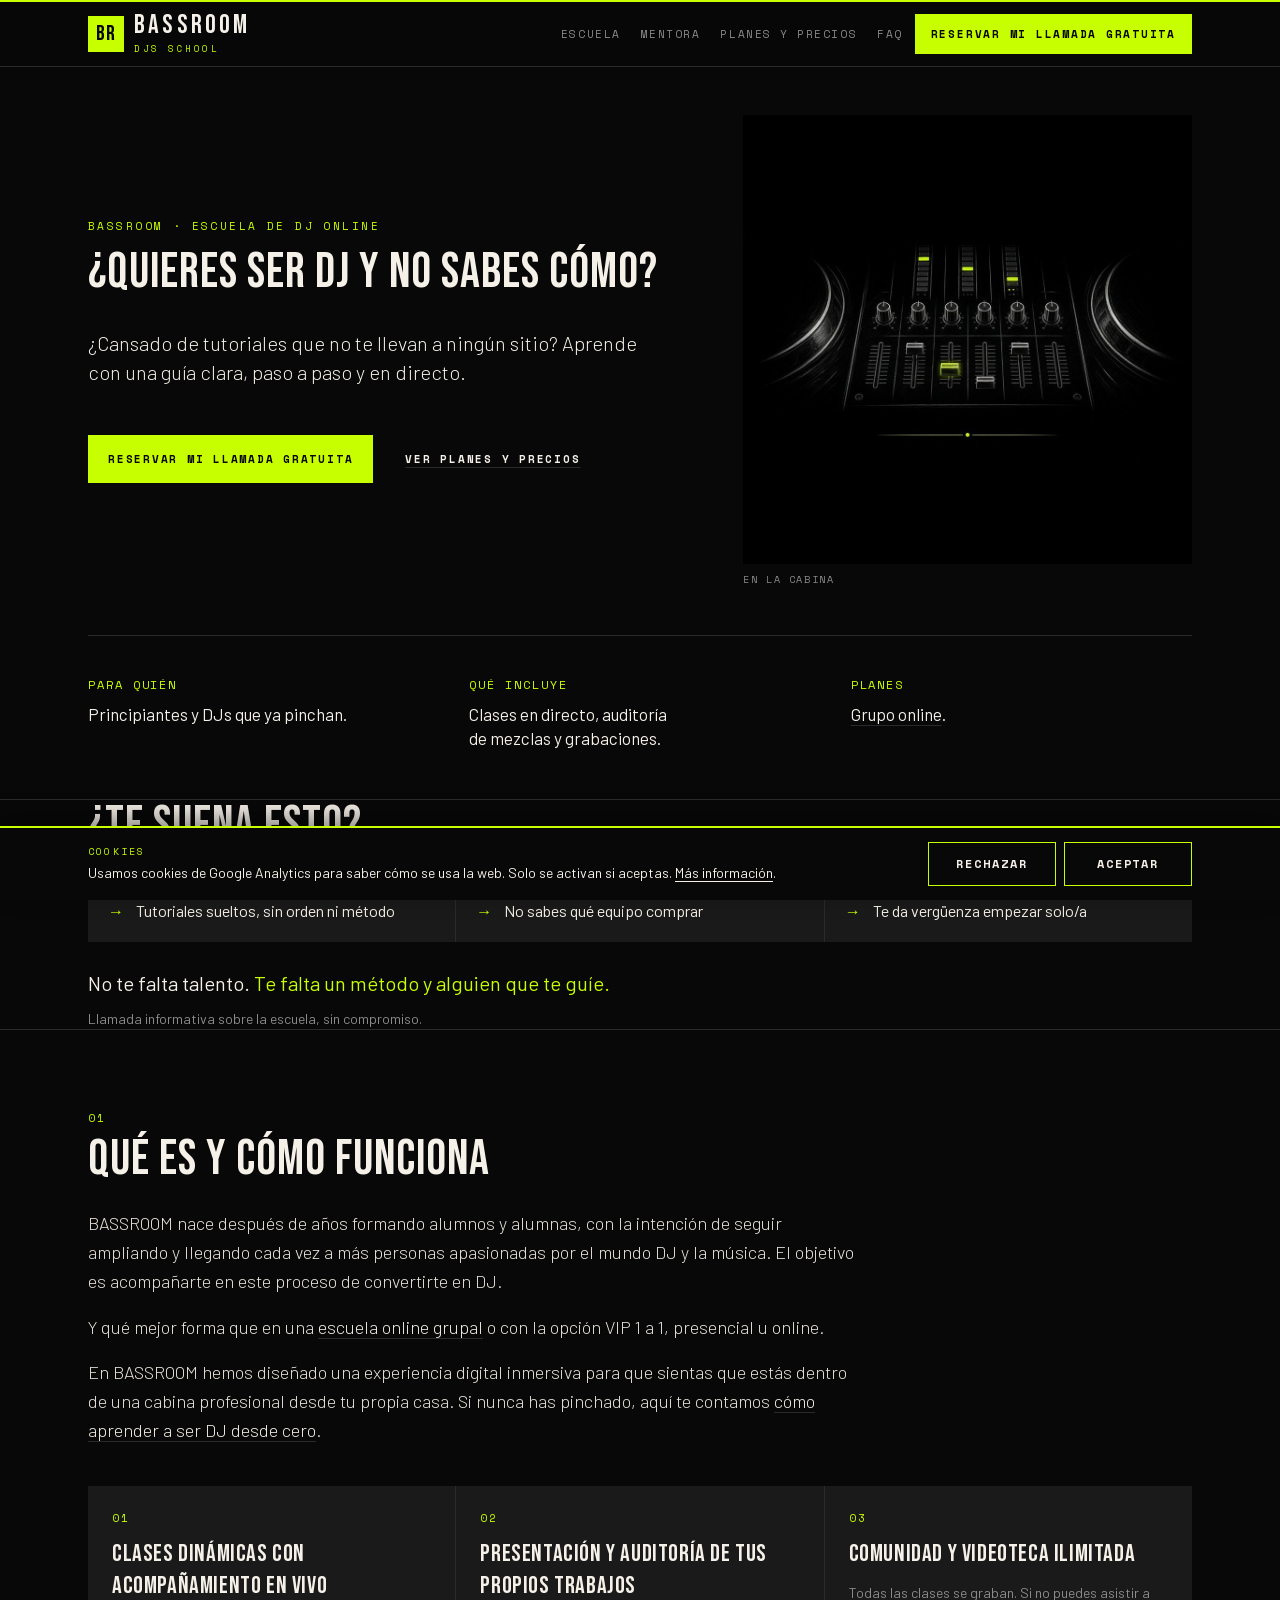
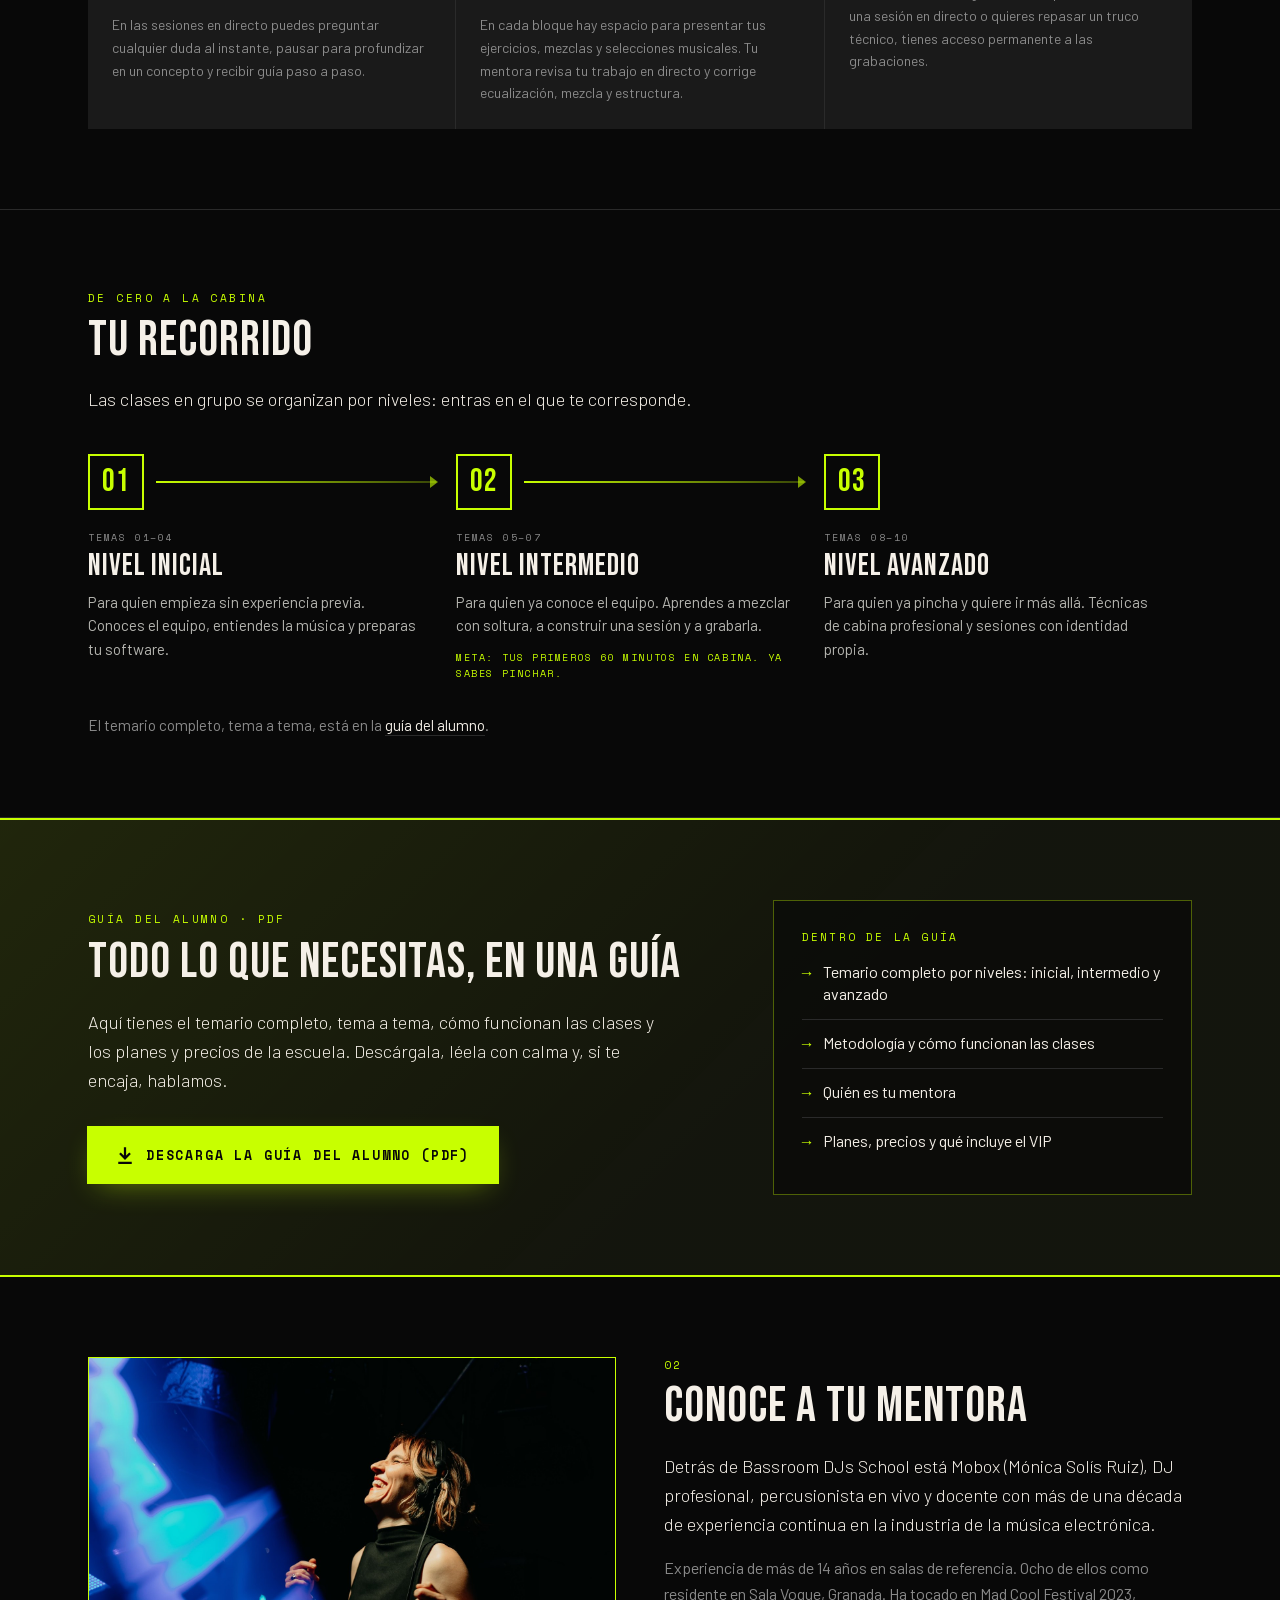
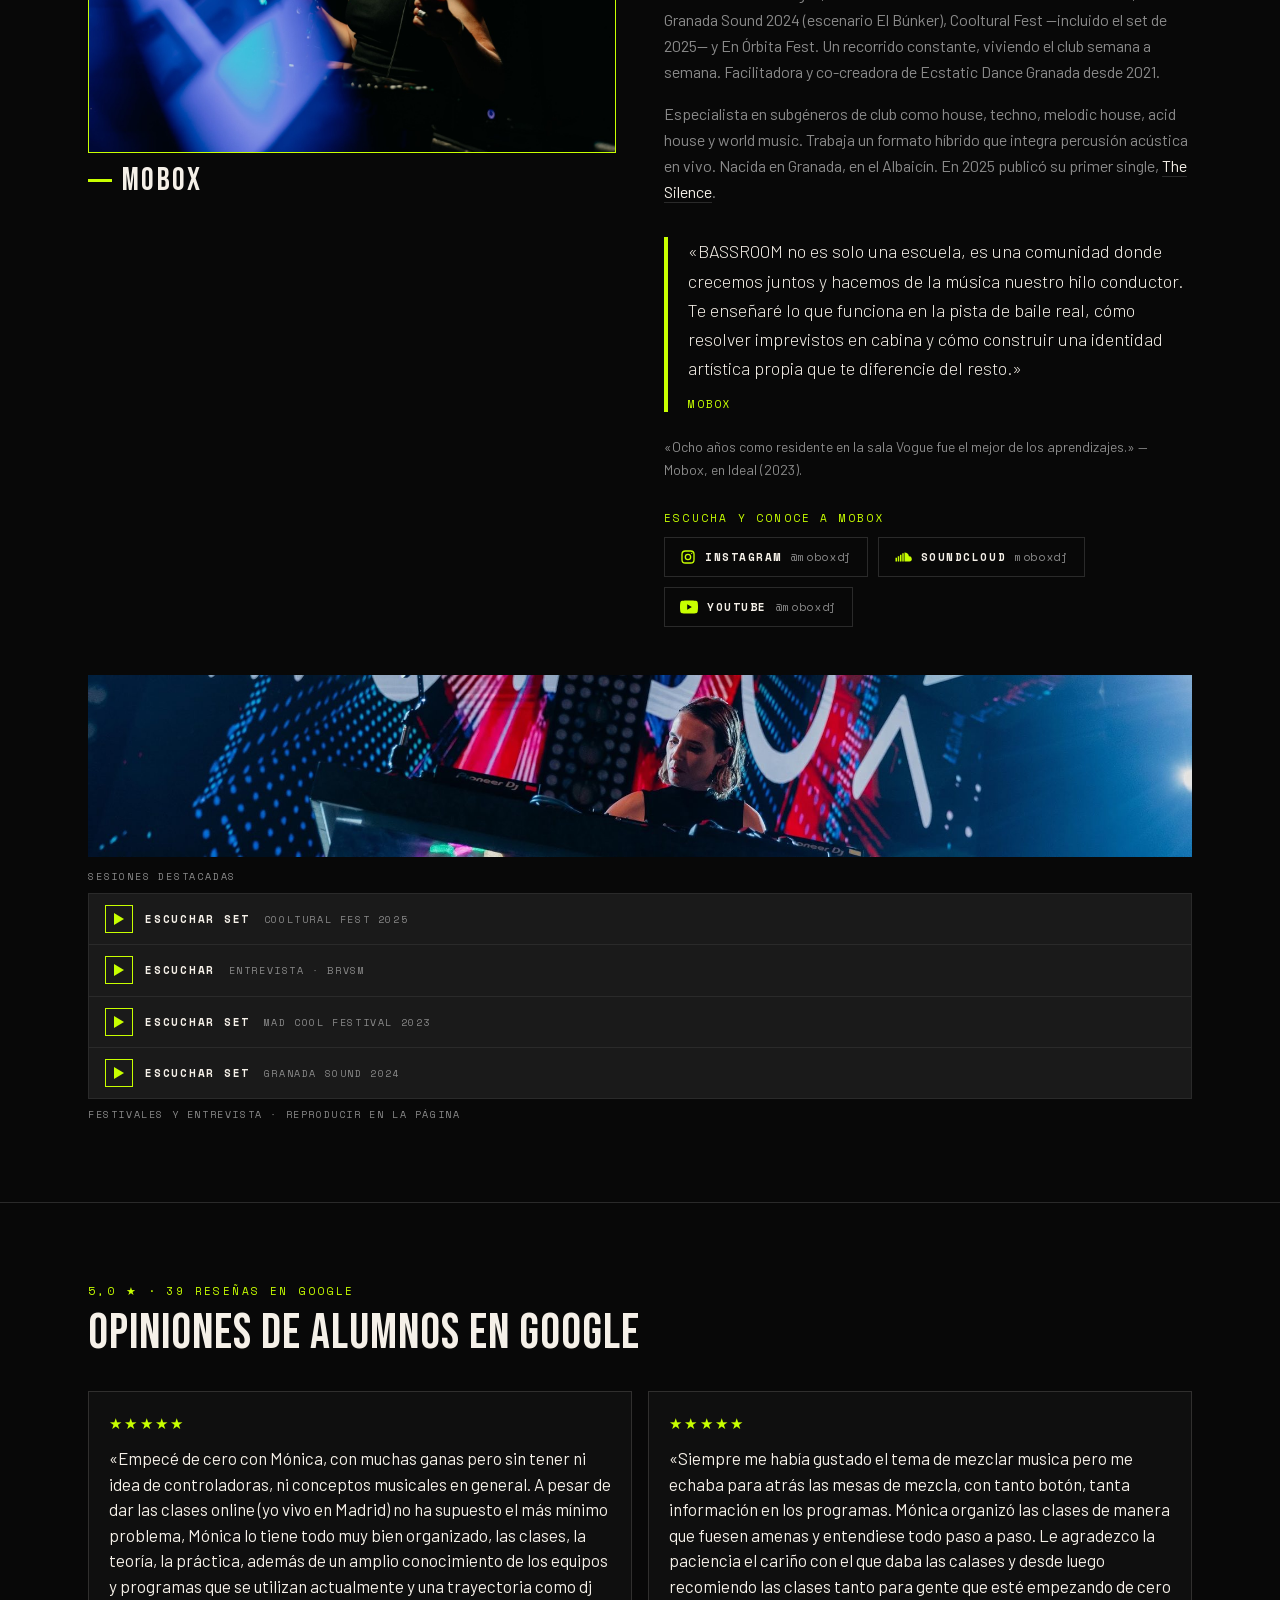
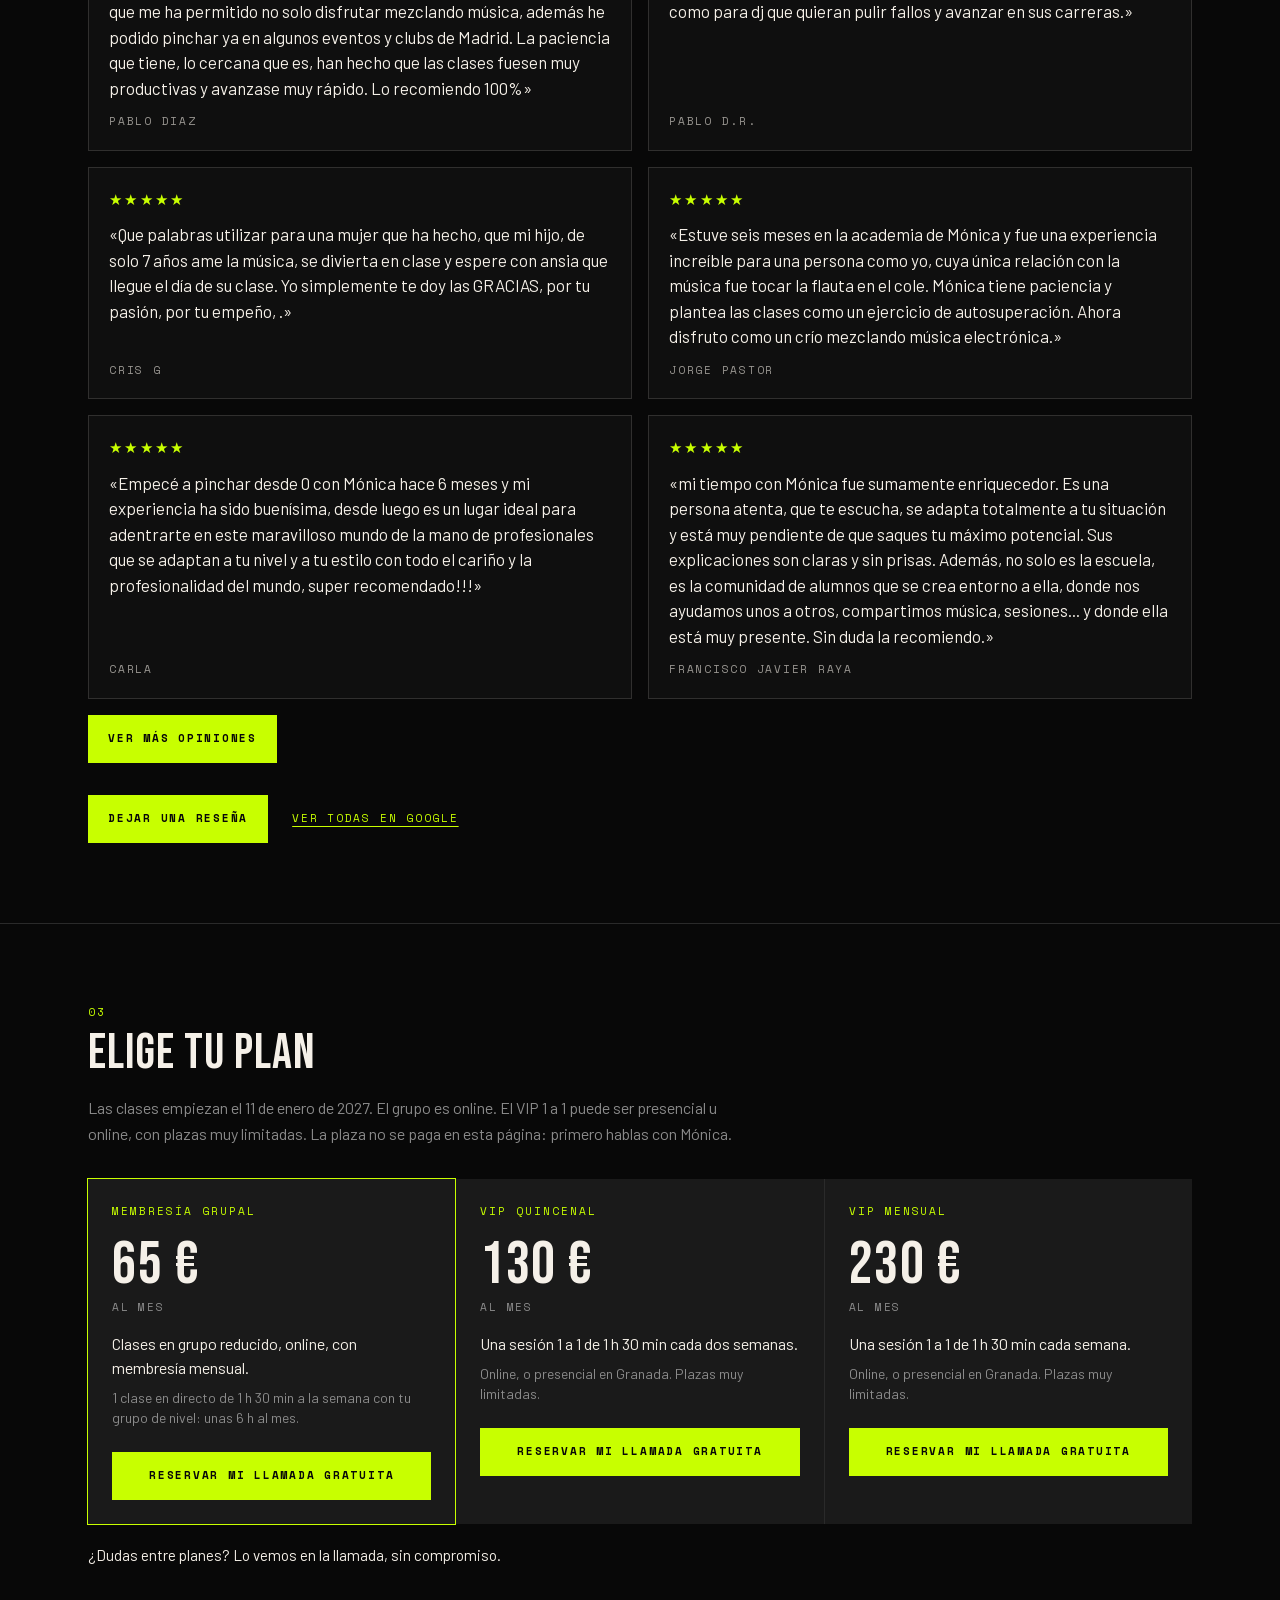
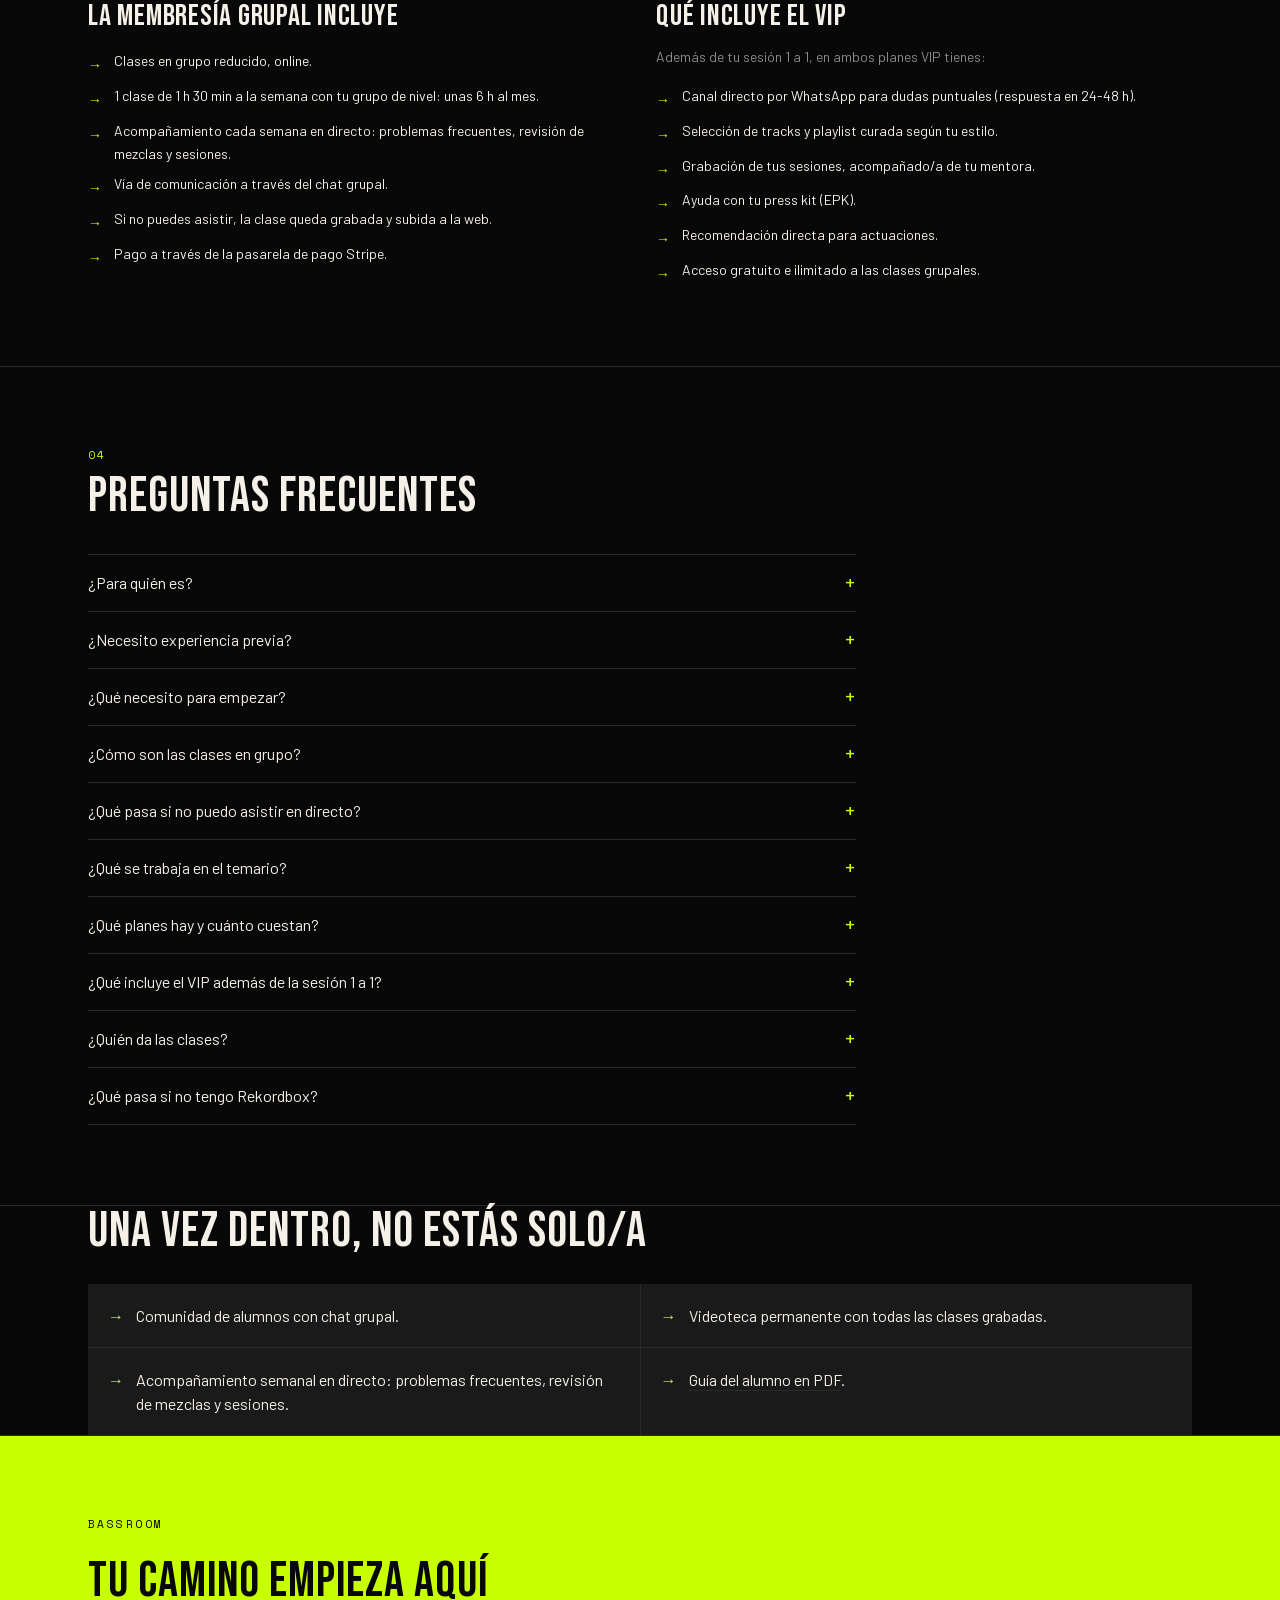
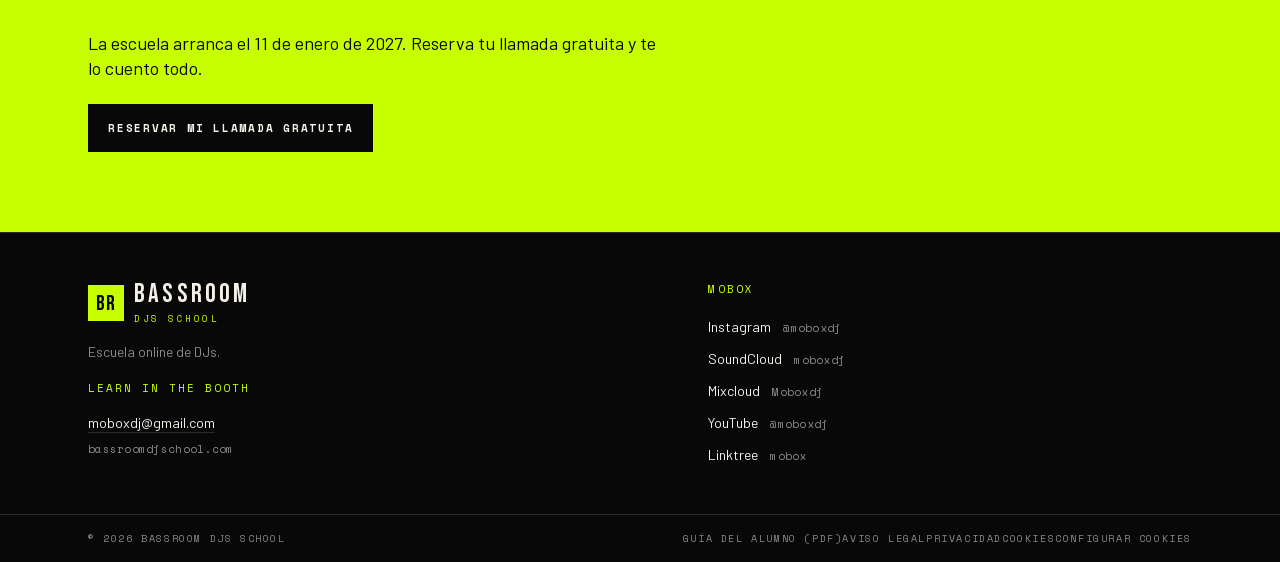
==== commit 65390e45: "Reseñas: mostrar 6 y el resto tras «Ver más opiniones» (vista previa)" ====
--- a/index.html
+++ b/index.html
@@ -22,7 +22,7 @@
 .press-kit-link:hover{color:#c8ff00;border-color:#c8ff00}
 .press-kit-link__mark{color:#c8ff00}
 @media (prefers-reduced-motion:reduce){.set-player__trigger,.press-kit-link{transition:none}}
-</style><style id="recorrido-css">.reco{list-style:none;margin:2.5rem 0 0;padding:0;display:grid;gap:0}.reco__step{position:relative;display:grid;align-content:start;grid-template-columns:3.5rem 1fr;column-gap:1.25rem}.reco__rail{display:flex;flex-direction:column;align-items:center}.reco__num{display:flex;align-items:center;justify-content:center;width:3.5rem;height:3.5rem;flex:none;border:2px solid #c8ff00;color:#c8ff00;font-family:var(--font-bebas),"Arial Narrow",Impact,sans-serif;font-size:2rem;line-height:1;letter-spacing:.04em}.reco__line{position:relative;flex:1;width:2px;min-height:2rem;margin:.5rem 0;background:linear-gradient(#c8ff00,rgba(200,255,0,.25))}.reco__line::after{content:"";position:absolute;left:50%;bottom:-2px;transform:translateX(-50%);border-left:6px solid transparent;border-right:6px solid transparent;border-top:8px solid rgba(200,255,0,.6)}.reco__body{padding:.35rem 0 2rem}.reco__step:last-child .reco__body{padding-bottom:0}.reco__tag{font-family:var(--font-space),ui-monospace,monospace;font-size:10px;letter-spacing:.18em;text-transform:uppercase;color:#8a8a8a}.reco__title{margin-top:.35rem;font-family:var(--font-bebas),"Arial Narrow",Impact,sans-serif;font-size:1.9rem;line-height:1;letter-spacing:.03em;color:#f5f0e8}.reco__text{margin-top:.6rem;font-size:.95rem;line-height:1.55;color:#b5b5b0;max-width:22rem}.reco__intro{margin-top:1.25rem;max-width:40rem;font-size:1.125rem;font-weight:300;line-height:1.6;color:#f5f0e8}.reco__note{margin-top:.75rem;max-width:22rem;font-family:var(--font-space),ui-monospace,monospace;font-size:10px;line-height:1.6;letter-spacing:.16em;text-transform:uppercase;color:#c8ff00}.reco__more{margin-top:2rem;font-size:.95rem;color:#8a8a8a}@media (min-width:48rem){.reco{grid-template-columns:repeat(3,1fr);column-gap:0}.reco__step{grid-template-columns:1fr;row-gap:1.25rem}.reco__rail{flex-direction:row}.reco__line{height:2px;width:auto;min-height:0;margin:0 1.25rem 0 .75rem;background:linear-gradient(90deg,#c8ff00,rgba(200,255,0,.25))}.reco__line::after{left:auto;right:-2px;bottom:auto;top:50%;transform:translateY(-50%);border-top:6px solid transparent;border-bottom:6px solid transparent;border-left:8px solid rgba(200,255,0,.6);border-right:0}.reco__body{padding:0 2rem 0 0}}</style><style id="seo-css">.footer-grid{display:grid}@media (min-width:48rem){.footer-grid{grid-template-columns:1.2fr 1fr 1fr}}.h1-eyebrow{display:block;margin-bottom:.75rem;font-family:var(--font-space),ui-monospace,monospace;font-size:11px;font-weight:400;line-height:1.5;letter-spacing:.22em;text-transform:uppercase;color:#c8ff00}@media (max-width:359px){h1.hero-h1{font-size:2.8rem}}@media (min-width:1024px) and (max-width:1279px){h1.hero-h1{font-size:5.25rem}}.crumbs{display:flex;flex-wrap:wrap;gap:.5rem;list-style:none;margin:0;padding:0}.crumbs li+li::before{content:"/";margin-right:.5rem;color:#2a2a2a}.lp-h1{line-height:.9}.lp-foto{aspect-ratio:4/3}.lp-list{list-style:none;margin:0;padding:0}.lp-list li{display:flex;gap:.75rem}</style><link rel="preload" as="image" href="/images/hero-mesa-mezclas-base.jpg" fetchpriority="high"/><meta name="msvalidate.01" content="E08A639EA00B3BBE4DC5F341C5D3B6AD"/><meta name="theme-color" content="#080808"/><meta name="color-scheme" content="dark"/><title>Aprende a ser DJ online, de cero a avanzado | Bassroom DJs School</title><meta name="description" content="Escuela de DJ online en español, de cero a nivel avanzado. Clases online en directo, revisión de tus mezclas y videoteca con todas las grabaciones."/><meta name="application-name" content="Bassroom DJs School"/><meta name="author" content="Mobox (Mónica Solís Ruiz)"/><meta name="keywords" content="escuela de DJ online,curso de DJ online,clases de DJ online,aprender a ser DJ,aprender a pinchar,BASSROOM,Mobox,Rekordbox"/><meta name="creator" content="Mobox (Mónica Solís Ruiz)"/><meta name="robots" content="index, follow, max-image-preview:large"/><link rel="canonical" href="https://bassroomdjschool.com/"/><meta property="og:title" content="Aprende a ser DJ online, de cero a avanzado | Bassroom DJs School"/><meta property="og:description" content="Escuela de DJ online en español, de cero a nivel avanzado. Clases online en directo, revisión de tus mezclas y videoteca con todas las grabaciones."/><meta property="og:url" content="https://bassroomdjschool.com/"/><meta property="og:site_name" content="Bassroom DJs School"/><meta property="og:locale" content="es_ES"/><meta property="og:image" content="https://bassroomdjschool.com/og.png"/><meta property="og:image:type" content="image/png"/><meta property="og:image:width" content="1200"/><meta property="og:image:height" content="630"/><meta property="og:image:alt" content="Bassroom DJs School, escuela de DJ online"/><meta property="og:type" content="website"/><meta name="twitter:card" content="summary_large_image"/><meta name="twitter:title" content="Aprende a ser DJ online, de cero a avanzado | Bassroom DJs School"/><meta name="twitter:description" content="Escuela de DJ online en español, de cero a nivel avanzado. Clases online en directo, revisión de tus mezclas y videoteca con todas las grabaciones."/><meta name="twitter:image" content="https://bassroomdjschool.com/og.png"/><meta name="twitter:image:alt" content="Bassroom DJs School, escuela de DJ online"/><meta name="twitter:image:type" content="image/png"/><meta name="twitter:image:width" content="1200"/><meta name="twitter:image:height" content="630"/><link rel="icon" href="/icon.png" type="image/png" sizes="32x32"/><style id="embudo-css">.hero-dl dd{text-wrap:balance}@media (max-width:1023px){div>dl.hero-dl{order:1;margin-top:1rem!important}div:has(>.hero-dl)>figure{order:2}}@media (min-width:1024px){div>dl.hero-dl{grid-column:1/-1;margin-top:0!important;grid-template-columns:repeat(3,minmax(0,1fr))!important;align-items:start;gap:2.5rem!important;padding-top:2.5rem;border-top:1px solid var(--color-line,#2a2a2a)}}.hero-lead{margin-top:1.5rem!important;line-height:1.45!important}.hero-cta{margin-top:2.5rem!important;gap:1rem!important}.hero-dl{margin-top:3rem!important;gap:1.75rem!important}.hero-dl dt{font-size:12px!important}.hero-dl dd{margin-top:.5rem!important;font-size:17px!important;line-height:1.45!important}@media (min-width:640px){.hero-cta{gap:1.5rem!important}.hero-dl{gap:2rem!important}}@media (min-width:1024px){.hero-lead{margin-top:2rem!important}.hero-cta{margin-top:3rem!important}.hero-dl{margin-top:4rem!important}}@media (max-width:639px){html body main h2#guia-titulo{font-size:min(calc((100vw - 2rem)/12.1),2.9rem)}}h1.hero-h1.hero-q,main h2#te-suena-titulo,main h2#escuela-titulo,main h2#recorrido-titulo,main h2#guia-titulo,main h2#mentora-titulo,main h2#resenas-titulo,main h2#formatos-titulo,main h2#faq-titulo,main h2#dentro-titulo,main h2#cierre-titulo{font-size:min(calc((100vw - 2rem)/11.55),2.9rem);line-height:1.02;letter-spacing:.02em;white-space:nowrap;max-width:none}@media (min-width:1024px){h1.hero-h1.hero-q,main h2#te-suena-titulo,main h2#escuela-titulo,main h2#recorrido-titulo,main h2#guia-titulo,main h2#mentora-titulo,main h2#resenas-titulo,main h2#formatos-titulo,main h2#faq-titulo,main h2#dentro-titulo,main h2#cierre-titulo{font-size:2.875rem}}@media (min-width:1280px){h1.hero-h1.hero-q,main h2#te-suena-titulo,main h2#escuela-titulo,main h2#recorrido-titulo,main h2#guia-titulo,main h2#mentora-titulo,main h2#resenas-titulo,main h2#formatos-titulo,main h2#faq-titulo,main h2#dentro-titulo,main h2#cierre-titulo{font-size:3.1rem}}.hero-sub{display:block;margin:-.25rem 0 .9rem;font-family:var(--font-space),ui-monospace,monospace;font-size:11px;letter-spacing:.16em;text-transform:uppercase;color:#f5f5f0;opacity:.8}.hero-trust{margin-top:.75rem;font-family:var(--font-space),ui-monospace,monospace;font-size:11px;letter-spacing:.12em;text-transform:uppercase;color:#c8ff00}.fx-list{margin-top:1.75rem;display:grid;gap:1px;background:var(--color-line,#2a2a2a)}@media (min-width:768px){.fx-list--3{grid-template-columns:repeat(3,1fr)}.fx-list--4{grid-template-columns:repeat(2,1fr)}}.fx-list li{display:flex;gap:.75rem;padding:1.25rem;font-size:1rem;line-height:1.45}.fx-close{margin-top:1.75rem;max-width:42rem;font-size:1.25rem;line-height:1.35}@media (max-width:639px){header a[data-slot=button]{white-space:normal;height:auto;min-height:2.5rem;padding:.35rem .6rem;max-width:9.5rem;text-align:center;line-height:1.2;font-size:10px;letter-spacing:.08em}}.plan-note{margin-top:1.25rem;font-size:.95rem}</style><style id="resenas-css">.rv-list{display:grid;gap:12px;margin-top:2rem;list-style:none;padding:0}@media(min-width:640px){.rv-list{grid-template-columns:repeat(2,minmax(0,1fr));gap:16px}}.rv-card{border:1px solid rgba(245,240,232,.14);background:#0f0f0f;padding:20px;display:flex;flex-direction:column;gap:12px}.rv-stars{color:#c8ff00;letter-spacing:.15em;font-size:15px}.rv-text{margin:0;overflow-wrap:anywhere;color:#f5f0e8;font-size:1.0625rem;line-height:1.5}.rv-author{margin:auto 0 0;font-size:11px;text-transform:uppercase;letter-spacing:.16em;color:rgba(245,240,232,.6)}.rv-actions{display:flex;flex-direction:column;gap:12px;margin-top:2rem}@media(min-width:640px){.rv-actions{flex-direction:row;align-items:center;gap:24px}}.rv-more{color:#c8ff00;text-decoration:underline;text-underline-offset:4px;font-size:11px;letter-spacing:.16em;text-transform:uppercase;padding:12px 0;text-align:center}</style></head><body class="flex min-h-full flex-col overflow-x-clip bg-void font-sans text-paper antialiased"><a class="skip-link" href="#contenido">Saltar al contenido</a><script type="application/ld+json">{"@context":"https://schema.org","@graph":[{"@type":"EducationalOrganization","@id":"https://bassroomdjschool.com/#organization","name":"Bassroom DJs School","alternateName":"Bassroom","url":"https://bassroomdjschool.com/","email":"moboxdj@gmail.com","image":"https://bassroomdjschool.com/og.png","description":"Escuela de DJ online en español, dirigida por Mobox (Mónica Solís Ruiz). Clases en directo para aprender a pinchar de cero a nivel avanzado con Rekordbox, para alumnos de toda España y de cualquier país hispanohablante: clases en grupo online o VIP 1 a 1, presencial u online.","inLanguage":"es","address":{"@type":"PostalAddress","addressCountry":"ES"},"areaServed":[{"@type":"Country","name":"España"},{"@type":"Place","name":"Latinoamérica"},{"@type":"Place","name":"Países hispanohablantes de todo el mundo"}],"founder":{"@id":"https://bassroomdjschool.com/#mobox"},"knowsLanguage":"es"},{"@type":"Person","@id":"https://bassroomdjschool.com/#mobox","name":"Mónica Solís Ruiz","alternateName":"Mobox","jobTitle":"DJ, percusionista y docente","description":"DJ profesional, percusionista en vivo y docente. Más de 14 años en salas y festivales, ocho como residente en Sala Vogue.","knowsAbout":["DJing","Mezcla","Rekordbox","House","Techno","Melodic house","Acid house","World music","Percusión en vivo"],"worksFor":{"@id":"https://bassroomdjschool.com/#organization"},"url":"https://bassroomdjschool.com/#mentora","sameAs":["https://www.instagram.com/moboxdj/","https://soundcloud.com/moboxdj","https://www.mixcloud.com/Moboxdj/","https://www.youtube.com/@moboxdj","https://linktr.ee/mobox"]},{"@type":"Course","@id":"https://bassroomdjschool.com/#curso","name":"Escuela de DJ online BASSROOM","description":"Curso de DJ online y en español, con Rekordbox, de Bassroom DJs School, para alumnos de toda España y de cualquier país hispanohablante: diez temas en tres niveles. Inicial (temas 01 a 04): la cabina, el pulso y el BPM, la música y Rekordbox. Intermedio (temas 05 a 07): mezcla, preparación de sesiones y grabación de tus primeros 60 minutos. Avanzado (temas 08 a 10): stems, samplers, capas de 3 y 4 pistas, trucos de cabina y retos en directo. Clases en directo, revisión de mezclas y videoteca con todas las grabaciones.","url":"https://bassroomdjschool.com/curso-dj-online","inLanguage":"es","provider":{"@type":"Organization","@id":"https://bassroomdjschool.com/#organization","name":"Bassroom DJs School","url":"https://bassroomdjschool.com/"},"creator":{"@id":"https://bassroomdjschool.com/#mobox"},"educationalLevel":"Tres niveles: inicial, intermedio y avanzado","teaches":["Mezcla y beatmatching","Uso de Rekordbox","Estructura musical, pulso y BPM","Preparación de sesiones y lectura de pista","Grabación de sesiones","Stems, samplers y mezcla por capas","Trucos de cabina y retos en directo"],"coursePrerequisites":"No hace falta experiencia previa.","syllabusSections":[{"@type":"Syllabus","name":"Tema 01: La cabina y el equipo","description":"El entorno DJ, tipos de equipos, conexiones y cables, y qué equipo es mejor para ti."},{"@type":"Syllabus","name":"Tema 02: Pulso, tempo y BPM","description":"Localizar y sentir el pulso de un tema; beats, barras y frases; estructura musical."},{"@type":"Syllabus","name":"Tema 03: Descarga musical","description":"Tipos de archivos de audio y dónde y cómo descargar música de alta calidad."},{"@type":"Syllabus","name":"Tema 04: Rekordbox","description":"Interfaz, configuración, importación y exportación musical."},{"@type":"Syllabus","name":"Tema 05: Primera mezcla","description":"Estructura de los tracks, sincronización de BPM (beatmatching), EQ, técnica y tipos de mezcla, con el oído como guía."},{"@type":"Syllabus","name":"Tema 06: Preparar una sesión y psicología de pista","description":"Crear una sesión coherente según el lugar, la pista y el público, y aprender a leer la pista."},{"@type":"Syllabus","name":"Tema 07: Grabación de tu primera sesión","description":"Grabas tu primera sesión de 60 minutos, guiada por Mobox. Cierra el nivel intermedio: ya sabes pinchar."},{"@type":"Syllabus","name":"Tema 08: Stems y samplers","description":"Separar voces, bases y percusiones para crear mezclas nuevas en directo, y usar samplers para efectos, loops y sonidos propios."},{"@type":"Syllabus","name":"Tema 09: Mezcla por capas y trucos de cabina","description":"Trabajo con 3 y 4 pistas a la vez, transiciones complejas y trucos de mezcla."},{"@type":"Syllabus","name":"Tema 10: Sesiones avanzadas y retos en directo","description":"Sesiones con distintas energías y curvas para llevar al público, y retos en directo para ganar rapidez, creatividad y seguridad."}],"hasPart":[{"@type":"Syllabus","position":1,"name":"Nivel inicial (temas 01 a 04)","description":"Para quien empieza sin experiencia previa. Conoces el equipo, entiendes la música y preparas tu software."},{"@type":"Syllabus","position":2,"name":"Nivel intermedio (temas 05 a 07)","description":"Para quien ya conoce el equipo. Aprendes a mezclar con soltura, a construir una sesión y a grabarla."},{"@type":"Syllabus","position":3,"name":"Nivel avanzado (temas 08 a 10)","description":"Para quien ya pincha y quiere ir más allá. Técnicas de cabina profesional y sesiones con identidad propia."}],"hasCourseInstance":[{"@type":"CourseInstance","name":"Membresía grupal online","courseMode":"online","location":{"@type":"VirtualLocation","url":"https://bassroomdjschool.com/curso-dj-online"},"courseSchedule":{"@type":"Schedule","repeatFrequency":"P1W","duration":"PT1H30M"},"instructor":{"@id":"https://bassroomdjschool.com/#mobox"},"inLanguage":"es","description":"Una clase en directo a la semana, de hora y media, en grupo reducido y por niveles. Las clases se graban y quedan en la videoteca."},{"@type":"CourseInstance","name":"VIP 1 a 1 (online o presencial)","courseMode":["online","onsite"],"location":{"@type":"VirtualLocation","url":"https://bassroomdjschool.com/curso-dj-online"},"instructor":{"@id":"https://bassroomdjschool.com/#mobox"},"inLanguage":"es","description":"Sesiones individuales de 1 h 30 min cada semana o cada dos semanas, online o presenciales, con acceso a las clases grupales online."}],"offers":[{"@type":"Offer","name":"Membresía en grupo","price":"65","priceCurrency":"EUR","category":"subscription","description":"Clases online en grupo reducido: una clase en directo de hora y media a la semana, grabada. Membresía mensual, pago por Stripe.","priceSpecification":{"@type":"UnitPriceSpecification","price":"65","priceCurrency":"EUR","unitText":"mes","referenceQuantity":{"@type":"QuantitativeValue","value":1,"unitCode":"MON"}},"url":"https://bassroomdjschool.com/#formatos"},{"@type":"Offer","name":"VIP Quincenal","price":"130","priceCurrency":"EUR","category":"subscription","description":"Una sesión 1 a 1 cada dos semanas, online o presencial. Incluye acceso a las clases grupales.","priceSpecification":{"@type":"UnitPriceSpecification","price":"130","priceCurrency":"EUR","unitText":"mes","referenceQuantity":{"@type":"QuantitativeValue","value":1,"unitCode":"MON"}},"url":"https://bassroomdjschool.com/#formatos"},{"@type":"Offer","name":"VIP Mensual","price":"230","priceCurrency":"EUR","category":"subscription","description":"Una sesión 1 a 1 cada semana, online o presencial. Incluye acceso a las clases grupales.","priceSpecification":{"@type":"UnitPriceSpecification","price":"230","priceCurrency":"EUR","unitText":"mes","referenceQuantity":{"@type":"QuantitativeValue","value":1,"unitCode":"MON"}},"url":"https://bassroomdjschool.com/#formatos"}]},{"@type":"WebSite","@id":"https://bassroomdjschool.com/#website","url":"https://bassroomdjschool.com/","name":"Bassroom DJs School","inLanguage":"es","publisher":{"@id":"https://bassroomdjschool.com/#organization"}},{"@type":"WebPage","@id":"https://bassroomdjschool.com/#webpage","url":"https://bassroomdjschool.com/","name":"Aprende a ser DJ online, de cero a avanzado | Bassroom DJs School","description":"Escuela de DJ online en español, de cero a nivel avanzado. Clases online en directo, revisión de tus mezclas y videoteca con todas las grabaciones.","inLanguage":"es","isPartOf":{"@id":"https://bassroomdjschool.com/#website"},"about":{"@id":"https://bassroomdjschool.com/#organization"},"mainEntity":{"@id":"https://bassroomdjschool.com/#curso"},"primaryImageOfPage":"https://bassroomdjschool.com/og.png"}]}</script><header class="sticky top-0 z-40 border-b border-line bg-void/95 backdrop-blur-md"><div class="h-0.5 bg-acid" aria-hidden="true"></div><div class="mx-auto flex h-16 max-w-6xl items-center gap-3 px-4 sm:px-6"><a class="mr-auto rounded-none focus-visible:outline-2 focus-visible:outline-offset-4 focus-visible:outline-acid" href="/"><span class="inline-flex items-center gap-2.5"><span aria-hidden="true" class="grid size-9 shrink-0 place-items-center bg-acid font-display text-[1.35rem] leading-none tracking-wide text-void">BR</span><span class="flex min-w-0 flex-col"><span class="font-display text-[1.65rem] leading-none tracking-[0.12em] text-paper">BASSROOM</span><span class="mt-1 font-mono text-[9px] uppercase tracking-[0.28em] text-acid">DJs School</span></span></span><span class="sr-only">, inicio</span></a><nav aria-label="Secciones" class="hidden items-center gap-5 lg:flex"><a class="font-mono text-[11px] uppercase tracking-[0.14em] text-mix hover:text-paper" href="/#escuela">Escuela</a><a class="font-mono text-[11px] uppercase tracking-[0.14em] text-mix hover:text-paper" href="/#mentora">Mentora</a><a class="font-mono text-[11px] uppercase tracking-[0.14em] text-mix hover:text-paper" href="/#formatos">Planes y precios</a><a class="font-mono text-[11px] uppercase tracking-[0.14em] text-mix hover:text-paper" href="/#faq">FAQ</a></nav><a data-slot="button" class="inline-flex items-center justify-center gap-2 whitespace-nowrap font-mono text-[11px] font-bold uppercase tracking-[0.16em] transition-colors focus-visible:outline-2 focus-visible:outline-offset-2 disabled:pointer-events-none disabled:opacity-50 bg-acid text-void hover:bg-paper focus-visible:outline-paper h-10 px-4 shrink-0" href="https://calendar.app.google/jAWiXbuMA2pQXPar5"><span class="sm:hidden">Reservar mi llamada gratuita</span><span class="hidden sm:inline">Reservar mi llamada gratuita</span></a></div></header><main id="contenido" class="flex-1"><script type="application/ld+json">{"@context":"https://schema.org","@type":"FAQPage","mainEntity":[{"@type":"Question","name":"¿Para quién es?","acceptedAnswer":{"@type":"Answer","text":"Para cualquier persona que hable español, en España o en cualquier otro país, tanto si empiezas de cero como si ya pinchas. El curso tiene tres niveles: inicial, intermedio y avanzado."}},{"@type":"Question","name":"¿Necesito experiencia previa?","acceptedAnswer":{"@type":"Answer","text":"No. El nivel inicial empieza por lo básico: la cabina, el equipo y el pulso de la música, paso a paso. Si ya pinchas, entras en el intermedio o el avanzado; lo vemos en la llamada."}},{"@type":"Question","name":"¿Qué necesito para empezar?","acceptedAnswer":{"@type":"Answer","text":"Un equipo básico: controladora, cascos y ordenador; más adelante, unos altavoces. Recomendamos AlphaTheta (Pioneer DJ), la marca con la que se trabaja en clase, aunque no es obligatoria. Al principio todo es más teórico, así que antes de comprar nada lo mejor es preguntarlo en la llamada."}},{"@type":"Question","name":"¿Cómo son las clases en grupo?","acceptedAnswer":{"@type":"Answer","text":"Son online, en grupos reducidos organizados por nivel: 1 clase de 1 h 30 min a la semana con tu grupo (unas 6 h al mes). En directo puedes preguntar, pausar y seguir la guía paso a paso. En cada bloque presentas ejercicios, mezclas y selecciones, y tu mentora los revisa en la propia clase (ecualización, mezcla y estructura). Hay un chat grupal."}},{"@type":"Question","name":"¿Qué pasa si no puedo asistir en directo?","acceptedAnswer":{"@type":"Answer","text":"La clase queda grabada y subida a la web, y puedes verla cuando quieras. El acceso a las grabaciones es permanente: la videoteca no tiene límite."}},{"@type":"Question","name":"¿Qué se trabaja en el temario?","acceptedAnswer":{"@type":"Answer","text":"Diez temas en tres niveles. Inicial: la cabina y el equipo, pulso y BPM, descarga de música y Rekordbox. Intermedio: la primera mezcla, cómo preparar una sesión y leer la pista, y la grabación de tus primeros 60 minutos. Avanzado: stems y samplers, capas con 3 y 4 pistas, trucos de cabina, sesiones con distintas energías y retos en directo. Tienes el temario completo en la guía del alumno (PDF)."}},{"@type":"Question","name":"¿Qué planes hay y cuánto cuestan?","acceptedAnswer":{"@type":"Answer","text":"Membresía grupal: 65 € al mes por 1 clase en directo de 1 h 30 min a la semana con tu grupo de nivel (unas 6 h al mes), con pago por Stripe. VIP quincenal: 130 € al mes, una sesión 1 a 1 cada dos semanas. VIP mensual: 230 € al mes, una sesión 1 a 1 cada semana. Cada sesión 1 a 1 dura 1 h 30 min y puede ser presencial u online, con plazas muy limitadas."}},{"@type":"Question","name":"¿Qué incluye el VIP además de la sesión 1 a 1?","acceptedAnswer":{"@type":"Answer","text":"WhatsApp para dudas puntuales, con respuesta en 24-48 horas; una playlist curada según tu estilo; grabación de tus sesiones con tu mentora; ayuda con el press kit; recomendación directa para actuaciones; y acceso gratuito e ilimitado a las clases grupales. Es el mismo paquete en los dos planes VIP."}},{"@type":"Question","name":"¿Quién da las clases?","acceptedAnswer":{"@type":"Answer","text":"Mobox (Mónica), DJ profesional, percusionista en vivo y docente, con más de una década de experiencia continua en la música electrónica y más de 14 años en salas y festivales."}},{"@type":"Question","name":"¿Qué pasa si no tengo Rekordbox?","acceptedAnswer":{"@type":"Answer","text":"Trabajamos con Rekordbox, pero si usas otro programa, no te preocupes: todos funcionan prácticamente igual y podrás seguir las clases sin ningún problema."}}]}</script><section class="border-b border-line"><div class="mx-auto grid max-w-6xl items-center gap-8 px-4 py-8 sm:px-6 sm:py-10 lg:grid-cols-[minmax(0,1.15fr)_minmax(280px,0.85fr)] lg:gap-12 lg:py-12"><div><p class="h1-eyebrow">BASSROOM · Escuela de DJ online</p><h1 class="hero-h1 hero-q font-display text-paper"><span class="sr-only">Aprende a ser DJ. </span>¿Quieres ser DJ y no sabes cómo?</h1><p class="hero-lead mt-4 max-w-xl text-lg font-light leading-snug text-paper sm:text-xl">¿Cansado de tutoriales que no te llevan a ningún sitio? Aprende con una guía clara, paso a paso y en directo.</p><div class="hero-cta mt-5 flex flex-col gap-1 sm:flex-row sm:items-center sm:gap-3"><a data-slot="button" class="inline-flex items-center justify-center gap-2 whitespace-nowrap font-mono text-[11px] font-bold uppercase tracking-[0.16em] transition-colors focus-visible:outline-2 focus-visible:outline-offset-2 disabled:pointer-events-none disabled:opacity-50 bg-acid text-void hover:bg-paper focus-visible:outline-paper h-12 px-5 w-full sm:w-auto" href="https://calendar.app.google/jAWiXbuMA2pQXPar5">Reservar mi llamada gratuita</a><a class="inline-flex h-12 items-center justify-center px-2 font-mono text-[11px] font-bold uppercase tracking-[0.16em] text-paper underline decoration-line underline-offset-4 hover:text-acid" href="/#formatos">Ver planes y precios</a></div></div><figure><div class="relative aspect-square overflow-hidden bg-booth"><img alt="Boceto de una mesa de mezclas." decoding="async" fetchpriority="high" width="960" height="960" data-nimg="fill" class="object-cover object-center" style="position:absolute;height:100%;width:100%;left:0;top:0;right:0;bottom:0;color:transparent" sizes="(min-width: 1024px) 40vw, 100vw" src="/images/hero-mesa-mezclas-base.jpg"/><div class="hero-faders" aria-hidden="true"><span class="hero-fader hero-fader--ch2"></span><span class="hero-fader hero-fader--ch3 hero-fader--acid"></span><span class="hero-fader hero-fader--ch4"></span><span class="hero-fader hero-fader--ch5"></span></div></div><figcaption class="mt-2 font-mono text-[10px] uppercase tracking-[0.16em] text-mix">En la cabina</figcaption></figure><dl class="hero-dl mt-5 grid gap-2 sm:grid-cols-3 sm:gap-3"><div><dt class="font-mono text-[10px] uppercase tracking-[0.16em] text-acid">Para quién</dt><dd class="mt-1 text-sm leading-snug text-paper">Principiantes y DJs que ya pinchan.</dd></div><div><dt class="font-mono text-[10px] uppercase tracking-[0.16em] text-acid">Qué incluye</dt><dd class="mt-1 text-sm leading-snug text-paper">Clases en directo, auditoría de mezclas y grabaciones.</dd></div><div><dt class="font-mono text-[10px] uppercase tracking-[0.16em] text-acid">Planes</dt><dd class="mt-1 text-sm leading-snug text-paper"><a class="text-paper underline decoration-line underline-offset-4 hover:text-acid" href="/curso-dj-online">Grupo online</a>.</dd></div></dl></div></section><section id="te-suena" aria-labelledby="te-suena-titulo" class="scroll-mt-20 border-b border-line"><div class="mx-auto max-w-6xl px-4 py-14 sm:px-6 sm:py-16"><h2 id="te-suena-titulo" class="font-display text-5xl tracking-wide text-paper sm:text-6xl">¿Te suena esto?</h2><ul class="fx-list fx-list--3"><li class="bg-booth text-paper"><span aria-hidden="true" class="text-acid">→</span><span>Tutoriales sueltos, sin orden ni método</span></li><li class="bg-booth text-paper"><span aria-hidden="true" class="text-acid">→</span><span>No sabes qué equipo comprar</span></li><li class="bg-booth text-paper"><span aria-hidden="true" class="text-acid">→</span><span>Te da vergüenza empezar solo/a</span></li></ul><p class="fx-close text-paper">No te falta talento. <span class="text-acid">Te falta un método y alguien que te guíe.</span></p><p class="mt-3 text-sm text-mix">Llamada informativa sobre la escuela, sin compromiso.</p></div></section><section id="escuela" aria-labelledby="escuela-titulo" class="scroll-mt-20 border-b border-line"><div class="mx-auto max-w-6xl px-4 py-16 sm:px-6 sm:py-20"><p class="font-mono text-[11px] uppercase tracking-[0.22em] text-acid">01</p><h2 id="escuela-titulo" class="mt-2 max-w-3xl font-display text-5xl tracking-wide text-paper sm:text-6xl">Qué es y cómo funciona</h2><div class="mt-6 max-w-3xl space-y-4 text-lg font-light leading-relaxed text-paper/95"><p>BASSROOM nace después de años formando alumnos y alumnas, con la intención de seguir ampliando y llegando cada vez a más personas apasionadas por el mundo DJ y la música. El objetivo es acompañarte en este proceso de convertirte en DJ.</p><p>Y qué mejor forma que en una <a class="text-paper underline decoration-line underline-offset-4 hover:text-acid" href="/curso-dj-online">escuela online grupal</a> o con la opción VIP 1 a 1, presencial u online.</p><p>En BASSROOM hemos diseñado una experiencia digital inmersiva para que sientas que estás dentro de una cabina profesional desde tu propia casa. Si nunca has pinchado, aquí te contamos <a class="text-paper underline decoration-line underline-offset-4 hover:text-acid" href="/aprender-a-ser-dj-desde-cero">cómo aprender a ser DJ desde cero</a>.</p></div><ol class="mt-10 grid gap-px bg-line sm:grid-cols-3"><li class="bg-booth p-6"><p class="font-mono text-[11px] tracking-[0.18em] text-acid">01</p><h3 class="mt-3 font-display text-2xl tracking-wide text-paper">Clases dinámicas con acompañamiento en vivo</h3><p class="mt-3 text-sm leading-relaxed text-mix">En las sesiones en directo puedes preguntar cualquier duda al instante, pausar para profundizar en un concepto y recibir guía paso a paso.</p></li><li class="bg-booth p-6"><p class="font-mono text-[11px] tracking-[0.18em] text-acid">02</p><h3 class="mt-3 font-display text-2xl tracking-wide text-paper">Presentación y auditoría de tus propios trabajos</h3><p class="mt-3 text-sm leading-relaxed text-mix">En cada bloque hay espacio para presentar tus ejercicios, mezclas y selecciones musicales. Tu mentora revisa tu trabajo en directo y corrige ecualización, mezcla y estructura.</p></li><li class="bg-booth p-6"><p class="font-mono text-[11px] tracking-[0.18em] text-acid">03</p><h3 class="mt-3 font-display text-2xl tracking-wide text-paper">Comunidad y videoteca ilimitada</h3><p class="mt-3 text-sm leading-relaxed text-mix">Todas las clases se graban. Si no puedes asistir a una sesión en directo o quieres repasar un truco técnico, tienes acceso permanente a las grabaciones.</p></li></ol></div></section><section id="recorrido" aria-labelledby="recorrido-titulo" class="scroll-mt-20 border-b border-line"><div class="mx-auto max-w-6xl px-4 py-16 sm:px-6 sm:py-20"><p class="font-mono text-[11px] uppercase tracking-[0.22em] text-acid">De cero a la cabina</p><h2 id="recorrido-titulo" class="mt-2 max-w-3xl font-display text-5xl tracking-wide text-paper sm:text-6xl">Tu recorrido</h2><p class="reco__intro">Las clases en grupo se organizan por niveles: entras en el que te corresponde.</p><ol class="reco"><li class="reco__step"><div class="reco__rail"><span class="reco__num" aria-hidden="true">01</span><span class="reco__line" aria-hidden="true"></span></div><div class="reco__body"><p class="reco__tag">Temas 01–04</p><h3 class="reco__title">Nivel inicial</h3><p class="reco__text">Para quien empieza sin experiencia previa. Conoces el equipo, entiendes la música y preparas tu software.</p></div></li><li class="reco__step"><div class="reco__rail"><span class="reco__num" aria-hidden="true">02</span><span class="reco__line" aria-hidden="true"></span></div><div class="reco__body"><p class="reco__tag">Temas 05–07</p><h3 class="reco__title">Nivel intermedio</h3><p class="reco__text">Para quien ya conoce el equipo. Aprendes a mezclar con soltura, a construir una sesión y a grabarla.</p><p class="reco__note">Meta: tus primeros 60 minutos en cabina. Ya sabes pinchar.</p></div></li><li class="reco__step"><div class="reco__rail"><span class="reco__num" aria-hidden="true">03</span></div><div class="reco__body"><p class="reco__tag">Temas 08–10</p><h3 class="reco__title">Nivel avanzado</h3><p class="reco__text">Para quien ya pincha y quiere ir más allá. Técnicas de cabina profesional y sesiones con identidad propia.</p></div></li></ol><p class="reco__more">El temario completo, tema a tema, está en la <a class="text-paper underline decoration-line underline-offset-4 hover:text-acid" href="#guia">guía del alumno</a>.</p></div></section><section id="guia" aria-labelledby="guia-titulo" class="guia-band scroll-mt-20"><div class="mx-auto max-w-6xl px-4 py-16 sm:px-6 sm:py-20"><div class="guia-grid"><div><p class="font-mono text-[11px] uppercase tracking-[0.22em] text-acid">Guía del alumno · PDF</p><h2 id="guia-titulo" class="guia-title">Todo lo que necesitas, en una guía</h2><p class="mt-5 max-w-xl text-lg font-light leading-relaxed text-paper">Aquí tienes el temario completo, tema a tema, cómo funcionan las clases y los planes y precios de la escuela. Descárgala, léela con calma y, si te encaja, hablamos.</p><a class="guia-btn" href="/docs/bassroom-guia-del-alumno.pdf" download="BASSROOM-guia-del-alumno.pdf"><svg width="18" height="18" viewBox="0 0 16 16" fill="none" stroke="currentColor" stroke-width="2" aria-hidden="true" focusable="false"><path d="M8 1v10M3.5 6.5 8 11l4.5-4.5M2 15h12"/></svg>Descarga la guía del alumno (PDF)</a></div><div class="guia-inside"><p class="guia-inside__title">Dentro de la guía</p><ul class="guia-list"><li class="guia-list__item"><span class="guia-list__mark" aria-hidden="true">→</span><span>Temario completo por niveles: inicial, intermedio y avanzado</span></li><li class="guia-list__item"><span class="guia-list__mark" aria-hidden="true">→</span><span>Metodología y cómo funcionan las clases</span></li><li class="guia-list__item"><span class="guia-list__mark" aria-hidden="true">→</span><span>Quién es tu mentora</span></li><li class="guia-list__item"><span class="guia-list__mark" aria-hidden="true">→</span><span>Planes, precios y qué incluye el VIP</span></li></ul></div></div></div></section><section id="mentora" aria-labelledby="mentora-titulo" class="scroll-mt-20 border-b border-line"><div class="mx-auto max-w-6xl px-4 py-16 sm:px-6 sm:py-20"><div class="mentora-grid grid items-start gap-10"><figure><div class="mentora-foto relative overflow-hidden border border-acid bg-booth"><img alt="Mobox riéndose mientras pincha en cabina, con auriculares y luces azules." loading="lazy" decoding="async" width="1600" height="1200" class="object-cover" style="position:absolute;height:100%;width:100%;left:0;top:0;right:0;bottom:0;color:transparent" sizes="(min-width: 1024px) 48vw, 100vw" src="/images/mobox-sesion.jpg"/></div><figcaption class="mentora-caption">Mobox</figcaption></figure><div><p class="font-mono text-[11px] uppercase tracking-[0.22em] text-acid">02</p><h2 id="mentora-titulo" class="mt-2 font-display text-5xl tracking-wide text-paper sm:text-6xl">Conoce a tu mentora</h2><p class="mt-5 text-lg font-light leading-relaxed text-paper">Detrás de Bassroom DJs School está Mobox (Mónica Solís Ruiz), DJ profesional, percusionista en vivo y docente con más de una década de experiencia continua en la industria de la música electrónica.</p><p class="mt-4 text-base leading-relaxed text-mix">Experiencia de más de 14 años en salas de referencia. Ocho de ellos como residente en Sala Vogue, Granada. Ha tocado en Mad Cool Festival 2023, Granada Sound 2024 (escenario El Búnker), Cooltural Fest —incluido el set de 2025— y En Órbita Fest. Un recorrido constante, viviendo el club semana a semana. Facilitadora y co-creadora de Ecstatic Dance Granada desde 2021.</p><p class="mt-4 text-base leading-relaxed text-mix">Especialista en subgéneros de club como house, techno, melodic house, acid house y world music. Trabaja un formato híbrido que integra percusión acústica en vivo. Nacida en Granada, en el Albaicín. En 2025 publicó su primer single, <a href="https://open.spotify.com/track/4EcnIBrdG2cHwZZdcrkAJ8" class="text-paper underline decoration-line underline-offset-4 hover:text-acid" target="_blank" rel="noopener noreferrer">The Silence<span class="sr-only"> (se abre en una pestaña nueva)</span></a>.</p><figure class="mt-8 border-l-4 border-acid pl-5"><blockquote class="text-lg font-light leading-relaxed text-paper">«BASSROOM no es solo una escuela, es una comunidad donde crecemos juntos y hacemos de la música nuestro hilo conductor. Te enseñaré lo que funciona en la pista de baile real, cómo resolver imprevistos en cabina y cómo construir una identidad artística propia que te diferencie del resto.»</blockquote><figcaption class="mt-3 font-mono text-[11px] uppercase tracking-[0.16em] text-acid">Mobox</figcaption></figure><p class="mt-6 text-sm leading-relaxed text-mix">«Ocho años como residente en la sala Vogue fue el mejor de los aprendizajes.» — Mobox, en Ideal (2023).</p><div class="mobox-social"><p class="mobox-social__title">Escucha y conoce a Mobox</p><ul class="mobox-social__list"><li><a class="mobox-social__link" href="https://www.instagram.com/moboxdj/" target="_blank" rel="noopener noreferrer me"><svg width="16" height="16" viewBox="0 0 24 24" fill="none" stroke="currentColor" stroke-width="2" aria-hidden="true" focusable="false"><rect x="3" y="3" width="18" height="18" rx="5"/><circle cx="12" cy="12" r="4"/><circle cx="17.5" cy="6.5" r="1" fill="currentColor" stroke="none"/></svg><span>Instagram</span><span class="mobox-social__handle">@moboxdj</span><span class="sr-only"> (se abre en una pestaña nueva)</span></a></li><li><a class="mobox-social__link" href="https://soundcloud.com/moboxdj" target="_blank" rel="noopener noreferrer me"><svg width="18" height="16" viewBox="0 0 24 20" fill="currentColor" aria-hidden="true" focusable="false"><path d="M14 4a6 6 0 0 1 5.9 5A3.5 3.5 0 1 1 20.5 16H14z"/><rect x="11" y="5" width="2" height="11"/><rect x="8" y="7" width="2" height="9"/><rect x="5" y="9" width="2" height="7"/><rect x="2" y="11" width="2" height="5"/></svg><span>SoundCloud</span><span class="mobox-social__handle">moboxdj</span><span class="sr-only"> (se abre en una pestaña nueva)</span></a></li><li><a class="mobox-social__link" href="https://www.youtube.com/@moboxdj" target="_blank" rel="noopener noreferrer me"><svg width="18" height="14" viewBox="0 0 24 18" fill="currentColor" aria-hidden="true" focusable="false"><path d="M23.5 2.8A3 3 0 0 0 21.4.7C19.5.2 12 .2 12 .2s-7.5 0-9.4.5A3 3 0 0 0 .5 2.8 31 31 0 0 0 0 9a31 31 0 0 0 .5 6.2 3 3 0 0 0 2.1 2.1c1.9.5 9.4.5 9.4.5s7.5 0 9.4-.5a3 3 0 0 0 2.1-2.1A31 31 0 0 0 24 9a31 31 0 0 0-.5-6.2zM9.6 12.8V5.2L15.8 9z"/></svg><span>YouTube</span><span class="mobox-social__handle">@moboxdj</span><span class="sr-only"> (se abre en una pestaña nueva)</span></a></li></ul></div></div></div><figure class="mt-12" id="sesiones">
+</style><style id="recorrido-css">.reco{list-style:none;margin:2.5rem 0 0;padding:0;display:grid;gap:0}.reco__step{position:relative;display:grid;align-content:start;grid-template-columns:3.5rem 1fr;column-gap:1.25rem}.reco__rail{display:flex;flex-direction:column;align-items:center}.reco__num{display:flex;align-items:center;justify-content:center;width:3.5rem;height:3.5rem;flex:none;border:2px solid #c8ff00;color:#c8ff00;font-family:var(--font-bebas),"Arial Narrow",Impact,sans-serif;font-size:2rem;line-height:1;letter-spacing:.04em}.reco__line{position:relative;flex:1;width:2px;min-height:2rem;margin:.5rem 0;background:linear-gradient(#c8ff00,rgba(200,255,0,.25))}.reco__line::after{content:"";position:absolute;left:50%;bottom:-2px;transform:translateX(-50%);border-left:6px solid transparent;border-right:6px solid transparent;border-top:8px solid rgba(200,255,0,.6)}.reco__body{padding:.35rem 0 2rem}.reco__step:last-child .reco__body{padding-bottom:0}.reco__tag{font-family:var(--font-space),ui-monospace,monospace;font-size:10px;letter-spacing:.18em;text-transform:uppercase;color:#8a8a8a}.reco__title{margin-top:.35rem;font-family:var(--font-bebas),"Arial Narrow",Impact,sans-serif;font-size:1.9rem;line-height:1;letter-spacing:.03em;color:#f5f0e8}.reco__text{margin-top:.6rem;font-size:.95rem;line-height:1.55;color:#b5b5b0;max-width:22rem}.reco__intro{margin-top:1.25rem;max-width:40rem;font-size:1.125rem;font-weight:300;line-height:1.6;color:#f5f0e8}.reco__note{margin-top:.75rem;max-width:22rem;font-family:var(--font-space),ui-monospace,monospace;font-size:10px;line-height:1.6;letter-spacing:.16em;text-transform:uppercase;color:#c8ff00}.reco__more{margin-top:2rem;font-size:.95rem;color:#8a8a8a}@media (min-width:48rem){.reco{grid-template-columns:repeat(3,1fr);column-gap:0}.reco__step{grid-template-columns:1fr;row-gap:1.25rem}.reco__rail{flex-direction:row}.reco__line{height:2px;width:auto;min-height:0;margin:0 1.25rem 0 .75rem;background:linear-gradient(90deg,#c8ff00,rgba(200,255,0,.25))}.reco__line::after{left:auto;right:-2px;bottom:auto;top:50%;transform:translateY(-50%);border-top:6px solid transparent;border-bottom:6px solid transparent;border-left:8px solid rgba(200,255,0,.6);border-right:0}.reco__body{padding:0 2rem 0 0}}</style><style id="seo-css">.footer-grid{display:grid}@media (min-width:48rem){.footer-grid{grid-template-columns:1.2fr 1fr 1fr}}.h1-eyebrow{display:block;margin-bottom:.75rem;font-family:var(--font-space),ui-monospace,monospace;font-size:11px;font-weight:400;line-height:1.5;letter-spacing:.22em;text-transform:uppercase;color:#c8ff00}@media (max-width:359px){h1.hero-h1{font-size:2.8rem}}@media (min-width:1024px) and (max-width:1279px){h1.hero-h1{font-size:5.25rem}}.crumbs{display:flex;flex-wrap:wrap;gap:.5rem;list-style:none;margin:0;padding:0}.crumbs li+li::before{content:"/";margin-right:.5rem;color:#2a2a2a}.lp-h1{line-height:.9}.lp-foto{aspect-ratio:4/3}.lp-list{list-style:none;margin:0;padding:0}.lp-list li{display:flex;gap:.75rem}</style><link rel="preload" as="image" href="/images/hero-mesa-mezclas-base.jpg" fetchpriority="high"/><meta name="msvalidate.01" content="E08A639EA00B3BBE4DC5F341C5D3B6AD"/><meta name="theme-color" content="#080808"/><meta name="color-scheme" content="dark"/><title>Aprende a ser DJ online, de cero a avanzado | Bassroom DJs School</title><meta name="description" content="Escuela de DJ online en español, de cero a nivel avanzado. Clases online en directo, revisión de tus mezclas y videoteca con todas las grabaciones."/><meta name="application-name" content="Bassroom DJs School"/><meta name="author" content="Mobox (Mónica Solís Ruiz)"/><meta name="keywords" content="escuela de DJ online,curso de DJ online,clases de DJ online,aprender a ser DJ,aprender a pinchar,BASSROOM,Mobox,Rekordbox"/><meta name="creator" content="Mobox (Mónica Solís Ruiz)"/><meta name="robots" content="index, follow, max-image-preview:large"/><link rel="canonical" href="https://bassroomdjschool.com/"/><meta property="og:title" content="Aprende a ser DJ online, de cero a avanzado | Bassroom DJs School"/><meta property="og:description" content="Escuela de DJ online en español, de cero a nivel avanzado. Clases online en directo, revisión de tus mezclas y videoteca con todas las grabaciones."/><meta property="og:url" content="https://bassroomdjschool.com/"/><meta property="og:site_name" content="Bassroom DJs School"/><meta property="og:locale" content="es_ES"/><meta property="og:image" content="https://bassroomdjschool.com/og.png"/><meta property="og:image:type" content="image/png"/><meta property="og:image:width" content="1200"/><meta property="og:image:height" content="630"/><meta property="og:image:alt" content="Bassroom DJs School, escuela de DJ online"/><meta property="og:type" content="website"/><meta name="twitter:card" content="summary_large_image"/><meta name="twitter:title" content="Aprende a ser DJ online, de cero a avanzado | Bassroom DJs School"/><meta name="twitter:description" content="Escuela de DJ online en español, de cero a nivel avanzado. Clases online en directo, revisión de tus mezclas y videoteca con todas las grabaciones."/><meta name="twitter:image" content="https://bassroomdjschool.com/og.png"/><meta name="twitter:image:alt" content="Bassroom DJs School, escuela de DJ online"/><meta name="twitter:image:type" content="image/png"/><meta name="twitter:image:width" content="1200"/><meta name="twitter:image:height" content="630"/><link rel="icon" href="/icon.png" type="image/png" sizes="32x32"/><style id="embudo-css">.hero-dl dd{text-wrap:balance}@media (max-width:1023px){div>dl.hero-dl{order:1;margin-top:1rem!important}div:has(>.hero-dl)>figure{order:2}}@media (min-width:1024px){div>dl.hero-dl{grid-column:1/-1;margin-top:0!important;grid-template-columns:repeat(3,minmax(0,1fr))!important;align-items:start;gap:2.5rem!important;padding-top:2.5rem;border-top:1px solid var(--color-line,#2a2a2a)}}.hero-lead{margin-top:1.5rem!important;line-height:1.45!important}.hero-cta{margin-top:2.5rem!important;gap:1rem!important}.hero-dl{margin-top:3rem!important;gap:1.75rem!important}.hero-dl dt{font-size:12px!important}.hero-dl dd{margin-top:.5rem!important;font-size:17px!important;line-height:1.45!important}@media (min-width:640px){.hero-cta{gap:1.5rem!important}.hero-dl{gap:2rem!important}}@media (min-width:1024px){.hero-lead{margin-top:2rem!important}.hero-cta{margin-top:3rem!important}.hero-dl{margin-top:4rem!important}}@media (max-width:639px){html body main h2#guia-titulo{font-size:min(calc((100vw - 2rem)/12.1),2.9rem)}}h1.hero-h1.hero-q,main h2#te-suena-titulo,main h2#escuela-titulo,main h2#recorrido-titulo,main h2#guia-titulo,main h2#mentora-titulo,main h2#resenas-titulo,main h2#formatos-titulo,main h2#faq-titulo,main h2#dentro-titulo,main h2#cierre-titulo{font-size:min(calc((100vw - 2rem)/11.55),2.9rem);line-height:1.02;letter-spacing:.02em;white-space:nowrap;max-width:none}@media (min-width:1024px){h1.hero-h1.hero-q,main h2#te-suena-titulo,main h2#escuela-titulo,main h2#recorrido-titulo,main h2#guia-titulo,main h2#mentora-titulo,main h2#resenas-titulo,main h2#formatos-titulo,main h2#faq-titulo,main h2#dentro-titulo,main h2#cierre-titulo{font-size:2.875rem}}@media (min-width:1280px){h1.hero-h1.hero-q,main h2#te-suena-titulo,main h2#escuela-titulo,main h2#recorrido-titulo,main h2#guia-titulo,main h2#mentora-titulo,main h2#resenas-titulo,main h2#formatos-titulo,main h2#faq-titulo,main h2#dentro-titulo,main h2#cierre-titulo{font-size:3.1rem}}.hero-sub{display:block;margin:-.25rem 0 .9rem;font-family:var(--font-space),ui-monospace,monospace;font-size:11px;letter-spacing:.16em;text-transform:uppercase;color:#f5f5f0;opacity:.8}.hero-trust{margin-top:.75rem;font-family:var(--font-space),ui-monospace,monospace;font-size:11px;letter-spacing:.12em;text-transform:uppercase;color:#c8ff00}.fx-list{margin-top:1.75rem;display:grid;gap:1px;background:var(--color-line,#2a2a2a)}@media (min-width:768px){.fx-list--3{grid-template-columns:repeat(3,1fr)}.fx-list--4{grid-template-columns:repeat(2,1fr)}}.fx-list li{display:flex;gap:.75rem;padding:1.25rem;font-size:1rem;line-height:1.45}.fx-close{margin-top:1.75rem;max-width:42rem;font-size:1.25rem;line-height:1.35}@media (max-width:639px){header a[data-slot=button]{white-space:normal;height:auto;min-height:2.5rem;padding:.35rem .6rem;max-width:9.5rem;text-align:center;line-height:1.2;font-size:10px;letter-spacing:.08em}}.plan-note{margin-top:1.25rem;font-size:.95rem}</style><style id="resenas-css">.rv-list{display:grid;gap:12px;margin-top:2rem;list-style:none;padding:0}@media(min-width:640px){.rv-list{grid-template-columns:repeat(2,minmax(0,1fr));gap:16px}}.rv-card{border:1px solid rgba(245,240,232,.14);background:#0f0f0f;padding:20px;display:flex;flex-direction:column;gap:12px}.rv-stars{color:#c8ff00;letter-spacing:.15em;font-size:15px}.rv-text{margin:0;overflow-wrap:anywhere;color:#f5f0e8;font-size:1.0625rem;line-height:1.5}.rv-author{margin:auto 0 0;font-size:11px;text-transform:uppercase;letter-spacing:.16em;color:rgba(245,240,232,.6)}.rv-actions{display:flex;flex-direction:column;gap:12px;margin-top:2rem}@media(min-width:640px){.rv-actions{flex-direction:row;align-items:center;gap:24px}}.rv-more{color:#c8ff00;text-decoration:underline;text-underline-offset:4px;font-size:11px;letter-spacing:.16em;text-transform:uppercase;padding:12px 0;text-align:center}.rv-rest{margin-top:12px}@media(min-width:640px){.rv-rest{margin-top:16px}}.rv-rest .rv-list{margin-top:0}.rv-rest[open]{display:flex;flex-direction:column}.rv-rest[open]>.rv-list{order:-1;margin-bottom:12px}@media(min-width:640px){.rv-rest[open]>.rv-list{margin-bottom:16px}}.rv-toggle{list-style:none;cursor:pointer;display:inline-flex;align-items:center;justify-content:center;gap:8px;box-sizing:border-box;font-family:var(--font-space),ui-monospace,monospace;font-size:11px;font-weight:700;letter-spacing:.16em;text-transform:uppercase;background:#c8ff00;color:#080808;height:3rem;padding:0 1.25rem;width:100%}.rv-toggle::-webkit-details-marker{display:none}.rv-toggle::marker{content:""}.rv-toggle:focus-visible{outline:2px solid #f5f0e8;outline-offset:2px}@media(min-width:640px){.rv-toggle{width:auto}}.rv-rest:not([open]) .rv-toggle__less,.rv-rest[open] .rv-toggle__more{display:none}</style></head><body class="flex min-h-full flex-col overflow-x-clip bg-void font-sans text-paper antialiased"><a class="skip-link" href="#contenido">Saltar al contenido</a><script type="application/ld+json">{"@context":"https://schema.org","@graph":[{"@type":"EducationalOrganization","@id":"https://bassroomdjschool.com/#organization","name":"Bassroom DJs School","alternateName":"Bassroom","url":"https://bassroomdjschool.com/","email":"moboxdj@gmail.com","image":"https://bassroomdjschool.com/og.png","description":"Escuela de DJ online en español, dirigida por Mobox (Mónica Solís Ruiz). Clases en directo para aprender a pinchar de cero a nivel avanzado con Rekordbox, para alumnos de toda España y de cualquier país hispanohablante: clases en grupo online o VIP 1 a 1, presencial u online.","inLanguage":"es","address":{"@type":"PostalAddress","addressCountry":"ES"},"areaServed":[{"@type":"Country","name":"España"},{"@type":"Place","name":"Latinoamérica"},{"@type":"Place","name":"Países hispanohablantes de todo el mundo"}],"founder":{"@id":"https://bassroomdjschool.com/#mobox"},"knowsLanguage":"es"},{"@type":"Person","@id":"https://bassroomdjschool.com/#mobox","name":"Mónica Solís Ruiz","alternateName":"Mobox","jobTitle":"DJ, percusionista y docente","description":"DJ profesional, percusionista en vivo y docente. Más de 14 años en salas y festivales, ocho como residente en Sala Vogue.","knowsAbout":["DJing","Mezcla","Rekordbox","House","Techno","Melodic house","Acid house","World music","Percusión en vivo"],"worksFor":{"@id":"https://bassroomdjschool.com/#organization"},"url":"https://bassroomdjschool.com/#mentora","sameAs":["https://www.instagram.com/moboxdj/","https://soundcloud.com/moboxdj","https://www.mixcloud.com/Moboxdj/","https://www.youtube.com/@moboxdj","https://linktr.ee/mobox"]},{"@type":"Course","@id":"https://bassroomdjschool.com/#curso","name":"Escuela de DJ online BASSROOM","description":"Curso de DJ online y en español, con Rekordbox, de Bassroom DJs School, para alumnos de toda España y de cualquier país hispanohablante: diez temas en tres niveles. Inicial (temas 01 a 04): la cabina, el pulso y el BPM, la música y Rekordbox. Intermedio (temas 05 a 07): mezcla, preparación de sesiones y grabación de tus primeros 60 minutos. Avanzado (temas 08 a 10): stems, samplers, capas de 3 y 4 pistas, trucos de cabina y retos en directo. Clases en directo, revisión de mezclas y videoteca con todas las grabaciones.","url":"https://bassroomdjschool.com/curso-dj-online","inLanguage":"es","provider":{"@type":"Organization","@id":"https://bassroomdjschool.com/#organization","name":"Bassroom DJs School","url":"https://bassroomdjschool.com/"},"creator":{"@id":"https://bassroomdjschool.com/#mobox"},"educationalLevel":"Tres niveles: inicial, intermedio y avanzado","teaches":["Mezcla y beatmatching","Uso de Rekordbox","Estructura musical, pulso y BPM","Preparación de sesiones y lectura de pista","Grabación de sesiones","Stems, samplers y mezcla por capas","Trucos de cabina y retos en directo"],"coursePrerequisites":"No hace falta experiencia previa.","syllabusSections":[{"@type":"Syllabus","name":"Tema 01: La cabina y el equipo","description":"El entorno DJ, tipos de equipos, conexiones y cables, y qué equipo es mejor para ti."},{"@type":"Syllabus","name":"Tema 02: Pulso, tempo y BPM","description":"Localizar y sentir el pulso de un tema; beats, barras y frases; estructura musical."},{"@type":"Syllabus","name":"Tema 03: Descarga musical","description":"Tipos de archivos de audio y dónde y cómo descargar música de alta calidad."},{"@type":"Syllabus","name":"Tema 04: Rekordbox","description":"Interfaz, configuración, importación y exportación musical."},{"@type":"Syllabus","name":"Tema 05: Primera mezcla","description":"Estructura de los tracks, sincronización de BPM (beatmatching), EQ, técnica y tipos de mezcla, con el oído como guía."},{"@type":"Syllabus","name":"Tema 06: Preparar una sesión y psicología de pista","description":"Crear una sesión coherente según el lugar, la pista y el público, y aprender a leer la pista."},{"@type":"Syllabus","name":"Tema 07: Grabación de tu primera sesión","description":"Grabas tu primera sesión de 60 minutos, guiada por Mobox. Cierra el nivel intermedio: ya sabes pinchar."},{"@type":"Syllabus","name":"Tema 08: Stems y samplers","description":"Separar voces, bases y percusiones para crear mezclas nuevas en directo, y usar samplers para efectos, loops y sonidos propios."},{"@type":"Syllabus","name":"Tema 09: Mezcla por capas y trucos de cabina","description":"Trabajo con 3 y 4 pistas a la vez, transiciones complejas y trucos de mezcla."},{"@type":"Syllabus","name":"Tema 10: Sesiones avanzadas y retos en directo","description":"Sesiones con distintas energías y curvas para llevar al público, y retos en directo para ganar rapidez, creatividad y seguridad."}],"hasPart":[{"@type":"Syllabus","position":1,"name":"Nivel inicial (temas 01 a 04)","description":"Para quien empieza sin experiencia previa. Conoces el equipo, entiendes la música y preparas tu software."},{"@type":"Syllabus","position":2,"name":"Nivel intermedio (temas 05 a 07)","description":"Para quien ya conoce el equipo. Aprendes a mezclar con soltura, a construir una sesión y a grabarla."},{"@type":"Syllabus","position":3,"name":"Nivel avanzado (temas 08 a 10)","description":"Para quien ya pincha y quiere ir más allá. Técnicas de cabina profesional y sesiones con identidad propia."}],"hasCourseInstance":[{"@type":"CourseInstance","name":"Membresía grupal online","courseMode":"online","location":{"@type":"VirtualLocation","url":"https://bassroomdjschool.com/curso-dj-online"},"courseSchedule":{"@type":"Schedule","repeatFrequency":"P1W","duration":"PT1H30M"},"instructor":{"@id":"https://bassroomdjschool.com/#mobox"},"inLanguage":"es","description":"Una clase en directo a la semana, de hora y media, en grupo reducido y por niveles. Las clases se graban y quedan en la videoteca."},{"@type":"CourseInstance","name":"VIP 1 a 1 (online o presencial)","courseMode":["online","onsite"],"location":{"@type":"VirtualLocation","url":"https://bassroomdjschool.com/curso-dj-online"},"instructor":{"@id":"https://bassroomdjschool.com/#mobox"},"inLanguage":"es","description":"Sesiones individuales de 1 h 30 min cada semana o cada dos semanas, online o presenciales, con acceso a las clases grupales online."}],"offers":[{"@type":"Offer","name":"Membresía en grupo","price":"65","priceCurrency":"EUR","category":"subscription","description":"Clases online en grupo reducido: una clase en directo de hora y media a la semana, grabada. Membresía mensual, pago por Stripe.","priceSpecification":{"@type":"UnitPriceSpecification","price":"65","priceCurrency":"EUR","unitText":"mes","referenceQuantity":{"@type":"QuantitativeValue","value":1,"unitCode":"MON"}},"url":"https://bassroomdjschool.com/#formatos"},{"@type":"Offer","name":"VIP Quincenal","price":"130","priceCurrency":"EUR","category":"subscription","description":"Una sesión 1 a 1 cada dos semanas, online o presencial. Incluye acceso a las clases grupales.","priceSpecification":{"@type":"UnitPriceSpecification","price":"130","priceCurrency":"EUR","unitText":"mes","referenceQuantity":{"@type":"QuantitativeValue","value":1,"unitCode":"MON"}},"url":"https://bassroomdjschool.com/#formatos"},{"@type":"Offer","name":"VIP Mensual","price":"230","priceCurrency":"EUR","category":"subscription","description":"Una sesión 1 a 1 cada semana, online o presencial. Incluye acceso a las clases grupales.","priceSpecification":{"@type":"UnitPriceSpecification","price":"230","priceCurrency":"EUR","unitText":"mes","referenceQuantity":{"@type":"QuantitativeValue","value":1,"unitCode":"MON"}},"url":"https://bassroomdjschool.com/#formatos"}]},{"@type":"WebSite","@id":"https://bassroomdjschool.com/#website","url":"https://bassroomdjschool.com/","name":"Bassroom DJs School","inLanguage":"es","publisher":{"@id":"https://bassroomdjschool.com/#organization"}},{"@type":"WebPage","@id":"https://bassroomdjschool.com/#webpage","url":"https://bassroomdjschool.com/","name":"Aprende a ser DJ online, de cero a avanzado | Bassroom DJs School","description":"Escuela de DJ online en español, de cero a nivel avanzado. Clases online en directo, revisión de tus mezclas y videoteca con todas las grabaciones.","inLanguage":"es","isPartOf":{"@id":"https://bassroomdjschool.com/#website"},"about":{"@id":"https://bassroomdjschool.com/#organization"},"mainEntity":{"@id":"https://bassroomdjschool.com/#curso"},"primaryImageOfPage":"https://bassroomdjschool.com/og.png"}]}</script><header class="sticky top-0 z-40 border-b border-line bg-void/95 backdrop-blur-md"><div class="h-0.5 bg-acid" aria-hidden="true"></div><div class="mx-auto flex h-16 max-w-6xl items-center gap-3 px-4 sm:px-6"><a class="mr-auto rounded-none focus-visible:outline-2 focus-visible:outline-offset-4 focus-visible:outline-acid" href="/"><span class="inline-flex items-center gap-2.5"><span aria-hidden="true" class="grid size-9 shrink-0 place-items-center bg-acid font-display text-[1.35rem] leading-none tracking-wide text-void">BR</span><span class="flex min-w-0 flex-col"><span class="font-display text-[1.65rem] leading-none tracking-[0.12em] text-paper">BASSROOM</span><span class="mt-1 font-mono text-[9px] uppercase tracking-[0.28em] text-acid">DJs School</span></span></span><span class="sr-only">, inicio</span></a><nav aria-label="Secciones" class="hidden items-center gap-5 lg:flex"><a class="font-mono text-[11px] uppercase tracking-[0.14em] text-mix hover:text-paper" href="/#escuela">Escuela</a><a class="font-mono text-[11px] uppercase tracking-[0.14em] text-mix hover:text-paper" href="/#mentora">Mentora</a><a class="font-mono text-[11px] uppercase tracking-[0.14em] text-mix hover:text-paper" href="/#formatos">Planes y precios</a><a class="font-mono text-[11px] uppercase tracking-[0.14em] text-mix hover:text-paper" href="/#faq">FAQ</a></nav><a data-slot="button" class="inline-flex items-center justify-center gap-2 whitespace-nowrap font-mono text-[11px] font-bold uppercase tracking-[0.16em] transition-colors focus-visible:outline-2 focus-visible:outline-offset-2 disabled:pointer-events-none disabled:opacity-50 bg-acid text-void hover:bg-paper focus-visible:outline-paper h-10 px-4 shrink-0" href="https://calendar.app.google/jAWiXbuMA2pQXPar5"><span class="sm:hidden">Reservar mi llamada gratuita</span><span class="hidden sm:inline">Reservar mi llamada gratuita</span></a></div></header><main id="contenido" class="flex-1"><script type="application/ld+json">{"@context":"https://schema.org","@type":"FAQPage","mainEntity":[{"@type":"Question","name":"¿Para quién es?","acceptedAnswer":{"@type":"Answer","text":"Para cualquier persona que hable español, en España o en cualquier otro país, tanto si empiezas de cero como si ya pinchas. El curso tiene tres niveles: inicial, intermedio y avanzado."}},{"@type":"Question","name":"¿Necesito experiencia previa?","acceptedAnswer":{"@type":"Answer","text":"No. El nivel inicial empieza por lo básico: la cabina, el equipo y el pulso de la música, paso a paso. Si ya pinchas, entras en el intermedio o el avanzado; lo vemos en la llamada."}},{"@type":"Question","name":"¿Qué necesito para empezar?","acceptedAnswer":{"@type":"Answer","text":"Un equipo básico: controladora, cascos y ordenador; más adelante, unos altavoces. Recomendamos AlphaTheta (Pioneer DJ), la marca con la que se trabaja en clase, aunque no es obligatoria. Al principio todo es más teórico, así que antes de comprar nada lo mejor es preguntarlo en la llamada."}},{"@type":"Question","name":"¿Cómo son las clases en grupo?","acceptedAnswer":{"@type":"Answer","text":"Son online, en grupos reducidos organizados por nivel: 1 clase de 1 h 30 min a la semana con tu grupo (unas 6 h al mes). En directo puedes preguntar, pausar y seguir la guía paso a paso. En cada bloque presentas ejercicios, mezclas y selecciones, y tu mentora los revisa en la propia clase (ecualización, mezcla y estructura). Hay un chat grupal."}},{"@type":"Question","name":"¿Qué pasa si no puedo asistir en directo?","acceptedAnswer":{"@type":"Answer","text":"La clase queda grabada y subida a la web, y puedes verla cuando quieras. El acceso a las grabaciones es permanente: la videoteca no tiene límite."}},{"@type":"Question","name":"¿Qué se trabaja en el temario?","acceptedAnswer":{"@type":"Answer","text":"Diez temas en tres niveles. Inicial: la cabina y el equipo, pulso y BPM, descarga de música y Rekordbox. Intermedio: la primera mezcla, cómo preparar una sesión y leer la pista, y la grabación de tus primeros 60 minutos. Avanzado: stems y samplers, capas con 3 y 4 pistas, trucos de cabina, sesiones con distintas energías y retos en directo. Tienes el temario completo en la guía del alumno (PDF)."}},{"@type":"Question","name":"¿Qué planes hay y cuánto cuestan?","acceptedAnswer":{"@type":"Answer","text":"Membresía grupal: 65 € al mes por 1 clase en directo de 1 h 30 min a la semana con tu grupo de nivel (unas 6 h al mes), con pago por Stripe. VIP quincenal: 130 € al mes, una sesión 1 a 1 cada dos semanas. VIP mensual: 230 € al mes, una sesión 1 a 1 cada semana. Cada sesión 1 a 1 dura 1 h 30 min y puede ser presencial u online, con plazas muy limitadas."}},{"@type":"Question","name":"¿Qué incluye el VIP además de la sesión 1 a 1?","acceptedAnswer":{"@type":"Answer","text":"WhatsApp para dudas puntuales, con respuesta en 24-48 horas; una playlist curada según tu estilo; grabación de tus sesiones con tu mentora; ayuda con el press kit; recomendación directa para actuaciones; y acceso gratuito e ilimitado a las clases grupales. Es el mismo paquete en los dos planes VIP."}},{"@type":"Question","name":"¿Quién da las clases?","acceptedAnswer":{"@type":"Answer","text":"Mobox (Mónica), DJ profesional, percusionista en vivo y docente, con más de una década de experiencia continua en la música electrónica y más de 14 años en salas y festivales."}},{"@type":"Question","name":"¿Qué pasa si no tengo Rekordbox?","acceptedAnswer":{"@type":"Answer","text":"Trabajamos con Rekordbox, pero si usas otro programa, no te preocupes: todos funcionan prácticamente igual y podrás seguir las clases sin ningún problema."}}]}</script><section class="border-b border-line"><div class="mx-auto grid max-w-6xl items-center gap-8 px-4 py-8 sm:px-6 sm:py-10 lg:grid-cols-[minmax(0,1.15fr)_minmax(280px,0.85fr)] lg:gap-12 lg:py-12"><div><p class="h1-eyebrow">BASSROOM · Escuela de DJ online</p><h1 class="hero-h1 hero-q font-display text-paper"><span class="sr-only">Aprende a ser DJ. </span>¿Quieres ser DJ y no sabes cómo?</h1><p class="hero-lead mt-4 max-w-xl text-lg font-light leading-snug text-paper sm:text-xl">¿Cansado de tutoriales que no te llevan a ningún sitio? Aprende con una guía clara, paso a paso y en directo.</p><div class="hero-cta mt-5 flex flex-col gap-1 sm:flex-row sm:items-center sm:gap-3"><a data-slot="button" class="inline-flex items-center justify-center gap-2 whitespace-nowrap font-mono text-[11px] font-bold uppercase tracking-[0.16em] transition-colors focus-visible:outline-2 focus-visible:outline-offset-2 disabled:pointer-events-none disabled:opacity-50 bg-acid text-void hover:bg-paper focus-visible:outline-paper h-12 px-5 w-full sm:w-auto" href="https://calendar.app.google/jAWiXbuMA2pQXPar5">Reservar mi llamada gratuita</a><a class="inline-flex h-12 items-center justify-center px-2 font-mono text-[11px] font-bold uppercase tracking-[0.16em] text-paper underline decoration-line underline-offset-4 hover:text-acid" href="/#formatos">Ver planes y precios</a></div></div><figure><div class="relative aspect-square overflow-hidden bg-booth"><img alt="Boceto de una mesa de mezclas." decoding="async" fetchpriority="high" width="960" height="960" data-nimg="fill" class="object-cover object-center" style="position:absolute;height:100%;width:100%;left:0;top:0;right:0;bottom:0;color:transparent" sizes="(min-width: 1024px) 40vw, 100vw" src="/images/hero-mesa-mezclas-base.jpg"/><div class="hero-faders" aria-hidden="true"><span class="hero-fader hero-fader--ch2"></span><span class="hero-fader hero-fader--ch3 hero-fader--acid"></span><span class="hero-fader hero-fader--ch4"></span><span class="hero-fader hero-fader--ch5"></span></div></div><figcaption class="mt-2 font-mono text-[10px] uppercase tracking-[0.16em] text-mix">En la cabina</figcaption></figure><dl class="hero-dl mt-5 grid gap-2 sm:grid-cols-3 sm:gap-3"><div><dt class="font-mono text-[10px] uppercase tracking-[0.16em] text-acid">Para quién</dt><dd class="mt-1 text-sm leading-snug text-paper">Principiantes y DJs que ya pinchan.</dd></div><div><dt class="font-mono text-[10px] uppercase tracking-[0.16em] text-acid">Qué incluye</dt><dd class="mt-1 text-sm leading-snug text-paper">Clases en directo, auditoría de mezclas y grabaciones.</dd></div><div><dt class="font-mono text-[10px] uppercase tracking-[0.16em] text-acid">Planes</dt><dd class="mt-1 text-sm leading-snug text-paper"><a class="text-paper underline decoration-line underline-offset-4 hover:text-acid" href="/curso-dj-online">Grupo online</a>.</dd></div></dl></div></section><section id="te-suena" aria-labelledby="te-suena-titulo" class="scroll-mt-20 border-b border-line"><div class="mx-auto max-w-6xl px-4 py-14 sm:px-6 sm:py-16"><h2 id="te-suena-titulo" class="font-display text-5xl tracking-wide text-paper sm:text-6xl">¿Te suena esto?</h2><ul class="fx-list fx-list--3"><li class="bg-booth text-paper"><span aria-hidden="true" class="text-acid">→</span><span>Tutoriales sueltos, sin orden ni método</span></li><li class="bg-booth text-paper"><span aria-hidden="true" class="text-acid">→</span><span>No sabes qué equipo comprar</span></li><li class="bg-booth text-paper"><span aria-hidden="true" class="text-acid">→</span><span>Te da vergüenza empezar solo/a</span></li></ul><p class="fx-close text-paper">No te falta talento. <span class="text-acid">Te falta un método y alguien que te guíe.</span></p><p class="mt-3 text-sm text-mix">Llamada informativa sobre la escuela, sin compromiso.</p></div></section><section id="escuela" aria-labelledby="escuela-titulo" class="scroll-mt-20 border-b border-line"><div class="mx-auto max-w-6xl px-4 py-16 sm:px-6 sm:py-20"><p class="font-mono text-[11px] uppercase tracking-[0.22em] text-acid">01</p><h2 id="escuela-titulo" class="mt-2 max-w-3xl font-display text-5xl tracking-wide text-paper sm:text-6xl">Qué es y cómo funciona</h2><div class="mt-6 max-w-3xl space-y-4 text-lg font-light leading-relaxed text-paper/95"><p>BASSROOM nace después de años formando alumnos y alumnas, con la intención de seguir ampliando y llegando cada vez a más personas apasionadas por el mundo DJ y la música. El objetivo es acompañarte en este proceso de convertirte en DJ.</p><p>Y qué mejor forma que en una <a class="text-paper underline decoration-line underline-offset-4 hover:text-acid" href="/curso-dj-online">escuela online grupal</a> o con la opción VIP 1 a 1, presencial u online.</p><p>En BASSROOM hemos diseñado una experiencia digital inmersiva para que sientas que estás dentro de una cabina profesional desde tu propia casa. Si nunca has pinchado, aquí te contamos <a class="text-paper underline decoration-line underline-offset-4 hover:text-acid" href="/aprender-a-ser-dj-desde-cero">cómo aprender a ser DJ desde cero</a>.</p></div><ol class="mt-10 grid gap-px bg-line sm:grid-cols-3"><li class="bg-booth p-6"><p class="font-mono text-[11px] tracking-[0.18em] text-acid">01</p><h3 class="mt-3 font-display text-2xl tracking-wide text-paper">Clases dinámicas con acompañamiento en vivo</h3><p class="mt-3 text-sm leading-relaxed text-mix">En las sesiones en directo puedes preguntar cualquier duda al instante, pausar para profundizar en un concepto y recibir guía paso a paso.</p></li><li class="bg-booth p-6"><p class="font-mono text-[11px] tracking-[0.18em] text-acid">02</p><h3 class="mt-3 font-display text-2xl tracking-wide text-paper">Presentación y auditoría de tus propios trabajos</h3><p class="mt-3 text-sm leading-relaxed text-mix">En cada bloque hay espacio para presentar tus ejercicios, mezclas y selecciones musicales. Tu mentora revisa tu trabajo en directo y corrige ecualización, mezcla y estructura.</p></li><li class="bg-booth p-6"><p class="font-mono text-[11px] tracking-[0.18em] text-acid">03</p><h3 class="mt-3 font-display text-2xl tracking-wide text-paper">Comunidad y videoteca ilimitada</h3><p class="mt-3 text-sm leading-relaxed text-mix">Todas las clases se graban. Si no puedes asistir a una sesión en directo o quieres repasar un truco técnico, tienes acceso permanente a las grabaciones.</p></li></ol></div></section><section id="recorrido" aria-labelledby="recorrido-titulo" class="scroll-mt-20 border-b border-line"><div class="mx-auto max-w-6xl px-4 py-16 sm:px-6 sm:py-20"><p class="font-mono text-[11px] uppercase tracking-[0.22em] text-acid">De cero a la cabina</p><h2 id="recorrido-titulo" class="mt-2 max-w-3xl font-display text-5xl tracking-wide text-paper sm:text-6xl">Tu recorrido</h2><p class="reco__intro">Las clases en grupo se organizan por niveles: entras en el que te corresponde.</p><ol class="reco"><li class="reco__step"><div class="reco__rail"><span class="reco__num" aria-hidden="true">01</span><span class="reco__line" aria-hidden="true"></span></div><div class="reco__body"><p class="reco__tag">Temas 01–04</p><h3 class="reco__title">Nivel inicial</h3><p class="reco__text">Para quien empieza sin experiencia previa. Conoces el equipo, entiendes la música y preparas tu software.</p></div></li><li class="reco__step"><div class="reco__rail"><span class="reco__num" aria-hidden="true">02</span><span class="reco__line" aria-hidden="true"></span></div><div class="reco__body"><p class="reco__tag">Temas 05–07</p><h3 class="reco__title">Nivel intermedio</h3><p class="reco__text">Para quien ya conoce el equipo. Aprendes a mezclar con soltura, a construir una sesión y a grabarla.</p><p class="reco__note">Meta: tus primeros 60 minutos en cabina. Ya sabes pinchar.</p></div></li><li class="reco__step"><div class="reco__rail"><span class="reco__num" aria-hidden="true">03</span></div><div class="reco__body"><p class="reco__tag">Temas 08–10</p><h3 class="reco__title">Nivel avanzado</h3><p class="reco__text">Para quien ya pincha y quiere ir más allá. Técnicas de cabina profesional y sesiones con identidad propia.</p></div></li></ol><p class="reco__more">El temario completo, tema a tema, está en la <a class="text-paper underline decoration-line underline-offset-4 hover:text-acid" href="#guia">guía del alumno</a>.</p></div></section><section id="guia" aria-labelledby="guia-titulo" class="guia-band scroll-mt-20"><div class="mx-auto max-w-6xl px-4 py-16 sm:px-6 sm:py-20"><div class="guia-grid"><div><p class="font-mono text-[11px] uppercase tracking-[0.22em] text-acid">Guía del alumno · PDF</p><h2 id="guia-titulo" class="guia-title">Todo lo que necesitas, en una guía</h2><p class="mt-5 max-w-xl text-lg font-light leading-relaxed text-paper">Aquí tienes el temario completo, tema a tema, cómo funcionan las clases y los planes y precios de la escuela. Descárgala, léela con calma y, si te encaja, hablamos.</p><a class="guia-btn" href="/docs/bassroom-guia-del-alumno.pdf" download="BASSROOM-guia-del-alumno.pdf"><svg width="18" height="18" viewBox="0 0 16 16" fill="none" stroke="currentColor" stroke-width="2" aria-hidden="true" focusable="false"><path d="M8 1v10M3.5 6.5 8 11l4.5-4.5M2 15h12"/></svg>Descarga la guía del alumno (PDF)</a></div><div class="guia-inside"><p class="guia-inside__title">Dentro de la guía</p><ul class="guia-list"><li class="guia-list__item"><span class="guia-list__mark" aria-hidden="true">→</span><span>Temario completo por niveles: inicial, intermedio y avanzado</span></li><li class="guia-list__item"><span class="guia-list__mark" aria-hidden="true">→</span><span>Metodología y cómo funcionan las clases</span></li><li class="guia-list__item"><span class="guia-list__mark" aria-hidden="true">→</span><span>Quién es tu mentora</span></li><li class="guia-list__item"><span class="guia-list__mark" aria-hidden="true">→</span><span>Planes, precios y qué incluye el VIP</span></li></ul></div></div></div></section><section id="mentora" aria-labelledby="mentora-titulo" class="scroll-mt-20 border-b border-line"><div class="mx-auto max-w-6xl px-4 py-16 sm:px-6 sm:py-20"><div class="mentora-grid grid items-start gap-10"><figure><div class="mentora-foto relative overflow-hidden border border-acid bg-booth"><img alt="Mobox riéndose mientras pincha en cabina, con auriculares y luces azules." loading="lazy" decoding="async" width="1600" height="1200" class="object-cover" style="position:absolute;height:100%;width:100%;left:0;top:0;right:0;bottom:0;color:transparent" sizes="(min-width: 1024px) 48vw, 100vw" src="/images/mobox-sesion.jpg"/></div><figcaption class="mentora-caption">Mobox</figcaption></figure><div><p class="font-mono text-[11px] uppercase tracking-[0.22em] text-acid">02</p><h2 id="mentora-titulo" class="mt-2 font-display text-5xl tracking-wide text-paper sm:text-6xl">Conoce a tu mentora</h2><p class="mt-5 text-lg font-light leading-relaxed text-paper">Detrás de Bassroom DJs School está Mobox (Mónica Solís Ruiz), DJ profesional, percusionista en vivo y docente con más de una década de experiencia continua en la industria de la música electrónica.</p><p class="mt-4 text-base leading-relaxed text-mix">Experiencia de más de 14 años en salas de referencia. Ocho de ellos como residente en Sala Vogue, Granada. Ha tocado en Mad Cool Festival 2023, Granada Sound 2024 (escenario El Búnker), Cooltural Fest —incluido el set de 2025— y En Órbita Fest. Un recorrido constante, viviendo el club semana a semana. Facilitadora y co-creadora de Ecstatic Dance Granada desde 2021.</p><p class="mt-4 text-base leading-relaxed text-mix">Especialista en subgéneros de club como house, techno, melodic house, acid house y world music. Trabaja un formato híbrido que integra percusión acústica en vivo. Nacida en Granada, en el Albaicín. En 2025 publicó su primer single, <a href="https://open.spotify.com/track/4EcnIBrdG2cHwZZdcrkAJ8" class="text-paper underline decoration-line underline-offset-4 hover:text-acid" target="_blank" rel="noopener noreferrer">The Silence<span class="sr-only"> (se abre en una pestaña nueva)</span></a>.</p><figure class="mt-8 border-l-4 border-acid pl-5"><blockquote class="text-lg font-light leading-relaxed text-paper">«BASSROOM no es solo una escuela, es una comunidad donde crecemos juntos y hacemos de la música nuestro hilo conductor. Te enseñaré lo que funciona en la pista de baile real, cómo resolver imprevistos en cabina y cómo construir una identidad artística propia que te diferencie del resto.»</blockquote><figcaption class="mt-3 font-mono text-[11px] uppercase tracking-[0.16em] text-acid">Mobox</figcaption></figure><p class="mt-6 text-sm leading-relaxed text-mix">«Ocho años como residente en la sala Vogue fue el mejor de los aprendizajes.» — Mobox, en Ideal (2023).</p><div class="mobox-social"><p class="mobox-social__title">Escucha y conoce a Mobox</p><ul class="mobox-social__list"><li><a class="mobox-social__link" href="https://www.instagram.com/moboxdj/" target="_blank" rel="noopener noreferrer me"><svg width="16" height="16" viewBox="0 0 24 24" fill="none" stroke="currentColor" stroke-width="2" aria-hidden="true" focusable="false"><rect x="3" y="3" width="18" height="18" rx="5"/><circle cx="12" cy="12" r="4"/><circle cx="17.5" cy="6.5" r="1" fill="currentColor" stroke="none"/></svg><span>Instagram</span><span class="mobox-social__handle">@moboxdj</span><span class="sr-only"> (se abre en una pestaña nueva)</span></a></li><li><a class="mobox-social__link" href="https://soundcloud.com/moboxdj" target="_blank" rel="noopener noreferrer me"><svg width="18" height="16" viewBox="0 0 24 20" fill="currentColor" aria-hidden="true" focusable="false"><path d="M14 4a6 6 0 0 1 5.9 5A3.5 3.5 0 1 1 20.5 16H14z"/><rect x="11" y="5" width="2" height="11"/><rect x="8" y="7" width="2" height="9"/><rect x="5" y="9" width="2" height="7"/><rect x="2" y="11" width="2" height="5"/></svg><span>SoundCloud</span><span class="mobox-social__handle">moboxdj</span><span class="sr-only"> (se abre en una pestaña nueva)</span></a></li><li><a class="mobox-social__link" href="https://www.youtube.com/@moboxdj" target="_blank" rel="noopener noreferrer me"><svg width="18" height="14" viewBox="0 0 24 18" fill="currentColor" aria-hidden="true" focusable="false"><path d="M23.5 2.8A3 3 0 0 0 21.4.7C19.5.2 12 .2 12 .2s-7.5 0-9.4.5A3 3 0 0 0 .5 2.8 31 31 0 0 0 0 9a31 31 0 0 0 .5 6.2 3 3 0 0 0 2.1 2.1c1.9.5 9.4.5 9.4.5s7.5 0 9.4-.5a3 3 0 0 0 2.1-2.1A31 31 0 0 0 24 9a31 31 0 0 0-.5-6.2zM9.6 12.8V5.2L15.8 9z"/></svg><span>YouTube</span><span class="mobox-social__handle">@moboxdj</span><span class="sr-only"> (se abre en una pestaña nueva)</span></a></li></ul></div></div></div><figure class="mt-12" id="sesiones">
 <div class="relative aspect-[2000/330] overflow-hidden bg-booth">
 <img alt="Mobox pinchando en Cooltural Fest 2025, detrás de los platos, con una pantalla LED al fondo." loading="lazy" decoding="async" width="2000" height="330" data-nimg="fill" class="object-cover object-center" style="position:absolute;height:100%;width:100%;left:0;top:0;right:0;bottom:0;color:transparent" sizes="(min-width: 1152px) 1152px, 100vw" src="/images/mobox-cooltural.jpg"/>
 </div>
@@ -60,7 +60,7 @@
 </div>
 </div>
 <figcaption class="mt-2 font-mono text-[10px] uppercase tracking-[0.16em] text-mix">Festivales y entrevista · reproducir en la página</figcaption>
-</figure></div></section><section id="resenas" aria-labelledby="resenas-titulo" class="scroll-mt-20 border-b border-line"><div class="mx-auto max-w-6xl px-4 py-16 sm:px-6 sm:py-20"><p class="font-mono text-[11px] uppercase tracking-[0.22em] text-acid">5,0 ★ · 39 reseñas en Google</p><h2 id="resenas-titulo" class="mt-2 font-display text-5xl tracking-wide text-paper sm:text-6xl">Opiniones de alumnos en Google</h2><ul class="rv-list"><li class="rv-card"><span class="rv-stars" aria-label="5 de 5 estrellas">★★★★★</span><blockquote class="rv-text">«Empecé de cero con Mónica, con muchas ganas pero sin tener ni idea de controladoras, ni conceptos musicales en general. A pesar de dar las clases online (yo vivo en Madrid) no ha supuesto el más mínimo problema, Mónica lo tiene todo muy bien organizado, las clases, la teoría, la práctica, además de un amplio conocimiento de los equipos y programas que se utilizan actualmente y una trayectoria como dj que me ha permitido no solo disfrutar mezclando música, además he podido pinchar ya en algunos eventos y clubs de Madrid. La paciencia que tiene, lo cercana que es, han hecho que las clases fuesen muy productivas y avanzase muy rápido. Lo recomiendo 100%»</blockquote><p class="rv-author font-mono">Pablo Diaz</p></li><li class="rv-card"><span class="rv-stars" aria-label="5 de 5 estrellas">★★★★★</span><blockquote class="rv-text">«Siempre me había gustado el tema de mezclar musica pero me echaba para atrás las mesas de mezcla, con tanto botón, tanta información en los programas. Mónica organizó las clases de manera que fuesen amenas y entendiese todo paso a paso. Le agradezco la paciencia el cariño con el que daba las calases y desde luego recomiendo las clases tanto para gente que esté empezando de cero como para dj que quieran pulir fallos y avanzar en sus carreras.»</blockquote><p class="rv-author font-mono">Pablo D.R.</p></li><li class="rv-card"><span class="rv-stars" aria-label="5 de 5 estrellas">★★★★★</span><blockquote class="rv-text">«Que palabras utilizar para una mujer que ha hecho, que mi hijo, de solo 7 años ame la música, se divierta en clase y espere con ansia que llegue el día de su clase. Yo simplemente te doy las GRACIAS, por tu pasión, por tu empeño, .»</blockquote><p class="rv-author font-mono">Cris G</p></li><li class="rv-card"><span class="rv-stars" aria-label="5 de 5 estrellas">★★★★★</span><blockquote class="rv-text">«Estuve seis meses en la academia de Mónica y fue una experiencia increíble para una persona como yo, cuya única relación con la música fue tocar la flauta en el cole. Mónica tiene paciencia y plantea las clases como un ejercicio de autosuperación. Ahora disfruto como un crío mezclando música electrónica.»</blockquote><p class="rv-author font-mono">Jorge Pastor</p></li><li class="rv-card"><span class="rv-stars" aria-label="5 de 5 estrellas">★★★★★</span><blockquote class="rv-text">«Empecé a pinchar desde 0 con Mónica hace 6 meses y mi experiencia ha sido buenísima, desde luego es un lugar ideal para adentrarte en este maravilloso mundo de la mano de profesionales que se adaptan a tu nivel y a tu estilo con todo el cariño y la profesionalidad del mundo, super recomendado!!!»</blockquote><p class="rv-author font-mono">carla</p></li><li class="rv-card"><span class="rv-stars" aria-label="5 de 5 estrellas">★★★★★</span><blockquote class="rv-text">«mi tiempo con Mónica fue sumamente enriquecedor. Es una persona atenta, que te escucha, se adapta totalmente a tu situación y está muy pendiente de que saques tu máximo potencial. Sus explicaciones son claras y sin prisas. Además, no solo es la escuela, es la comunidad de alumnos que se crea entorno a ella, donde nos ayudamos unos a otros, compartimos música, sesiones... y donde ella está muy presente. Sin duda la recomiendo.»</blockquote><p class="rv-author font-mono">Francisco Javier Raya</p></li><li class="rv-card"><span class="rv-stars" aria-label="5 de 5 estrellas">★★★★★</span><blockquote class="rv-text">«Espectacular escuela de dj, entre en ella pensando que tenía idea 🤦🏻‍♂️ pero me equivoqué. A día de hoy me puedo considerar DJ 😜 gracias a Mónica puedo disfrutar de este mundo, conocer distintos géneros de música electrónica, saber leer un tema, con sus compases, sus frases, su velocidad (BPM) saber dónde puedes hacer la mezcla, y de qué forma.<br>La recomendaría a todo el mundo, si quieres ser dj esta es tu escuela, y no lo digo por decirlo, lo digo por mi experiencia.<br>Gracias Mónica por enseñarme todo lo que se<br>🫶🏻🫶🏻🫶🏻»</blockquote><p class="rv-author font-mono">José Carlos Caballero serrano</p></li><li class="rv-card"><span class="rv-stars" aria-label="5 de 5 estrellas">★★★★★</span><blockquote class="rv-text">«Lo unico que puedo decir, es que tengo 69 años y ha logrado que mezcle con una mesa digital.»</blockquote><p class="rv-author font-mono">francisco sanchez</p></li><li class="rv-card"><span class="rv-stars" aria-label="5 de 5 estrellas">★★★★★</span><blockquote class="rv-text">«Tanto si quieres aprender, como si ya tienes cierto nivel y quieres perfeccionar, Mobox es un acierto seguro.<br>Yo di clases con ella y la recomiendo 100%»</blockquote><p class="rv-author font-mono">Sergio López</p></li><li class="rv-card"><span class="rv-stars" aria-label="5 de 5 estrellas">★★★★★</span><blockquote class="rv-text">«¡La mejor profesora que podría tener! Clases dinámicas y muy profesionales.»</blockquote><p class="rv-author font-mono">Laura Siches</p></li><li class="rv-card"><span class="rv-stars" aria-label="5 de 5 estrellas">★★★★★</span><blockquote class="rv-text">«Es una teacher increíble.<br>Conocí a Monica hace 8 meses y su forma de enseñar me ha puesto en la dirección correcta. Muy profesional, atenta a cada detalle y una gran acompañante en este camino. ¡La recomiendo totalmente!»</blockquote><p class="rv-author font-mono">Samantha Jasmine Rebecca Vinci</p></li><li class="rv-card"><span class="rv-stars" aria-label="5 de 5 estrellas">★★★★★</span><blockquote class="rv-text">«Mobox en mi opinión la mejor profesional para aprender a ser dj. Mis clases con ella en Bassroom DJs School son increibles, aprendizaje asegurado! Gracias!»</blockquote><p class="rv-author font-mono">Ana Maldonado Aguilar</p></li><li class="rv-card"><span class="rv-stars" aria-label="5 de 5 estrellas">★★★★★</span><blockquote class="rv-text">«Excelente profesora, muy profesional y apasionada por lo que hace. Tiene una gran capacidad para transmitir sus conocimientos, explicar cada detalle y motivar a sus alumnos. ¡Totalmente recomendable! 🔥🔥🙌🏻🙌🏻✨»</blockquote><p class="rv-author font-mono">Luismiguel Avila</p></li><li class="rv-card"><span class="rv-stars" aria-label="5 de 5 estrellas">★★★★★</span><blockquote class="rv-text">«Llevo un año en esta escuela. Empecé desde cero como hobbie y en pocos meses fui capaz de hacer una sesión. Aprendes rápido con Mobox ya que tiene paciencia y muchas ganas de compartir sus conocimientos. Es por eso que continúo en sus clases aprendiendo y mejorando técnica con ella. Os la recomiendo si os queréis iniciar en este mundo.»</blockquote><p class="rv-author font-mono">Maria Carmen Cañavate Pertiñez</p></li><li class="rv-card"><span class="rv-stars" aria-label="5 de 5 estrellas">★★★★★</span><blockquote class="rv-text">«Aprender con Mónica es muy fácil. Lo explica todo muy bien para que se entiendan bien los conceptos. Las clases online genial, se nota que es una profesional con años de experiencia. Para mejorar tu nivel y aprender de cero 100% recomendado.»</blockquote><p class="rv-author font-mono">Alfon MoDu</p></li><li class="rv-card"><span class="rv-stars" aria-label="5 de 5 estrellas">★★★★★</span><blockquote class="rv-text">«El mejor sitio para aprender y avanzar como Dj. Además, tiene una comunidad fantástica donde te integras desde el primer día»</blockquote><p class="rv-author font-mono">David Fortis Martín</p></li><li class="rv-card"><span class="rv-stars" aria-label="5 de 5 estrellas">★★★★★</span><blockquote class="rv-text">«Llevo 1 año aprendiendo y divirtiéndome en el proceso, tienen una gran metodología, que se basa en una enseñanza muy práctica. Solo puedo decir gracias por todo el conocimiento compartido y por el acompañamiento siempre que lo he necesitado»</blockquote><p class="rv-author font-mono">Raul Andrade</p></li></ul><div class="rv-actions"><a class="inline-flex items-center justify-center gap-2 whitespace-nowrap font-mono text-[11px] font-bold uppercase tracking-[0.16em] transition-colors bg-acid text-void h-12 px-5 w-full sm:w-auto" href="https://g.page/r/CaCKSQTyeRw5EBM/review" target="_blank" rel="noopener">Dejar una reseña</a><a class="rv-more font-mono" href="https://www.google.com/maps?cid=4115298239870765728" target="_blank" rel="noopener">Ver todas en Google</a></div></div></section><section id="formatos" aria-labelledby="formatos-titulo" class="scroll-mt-20 border-b border-line"><div class="mx-auto max-w-6xl px-4 py-16 sm:px-6 sm:py-20"><p class="font-mono text-[11px] uppercase tracking-[0.22em] text-acid">03</p><h2 id="formatos-titulo" class="mt-2 font-display text-5xl tracking-wide text-paper sm:text-6xl">Elige tu plan</h2><p class="mt-4 max-w-2xl text-base leading-relaxed text-mix">Las clases empiezan el 11 de enero de 2027. El grupo es online. El VIP 1 a 1 puede ser presencial u online, con plazas muy limitadas. La plaza no se paga en esta página: primero hablas con Mónica.</p><div class="mt-8 grid gap-px bg-line lg:grid-cols-3"><article class="flex flex-col bg-booth p-6 ring-1 ring-acid"><h3 class="font-mono text-[11px] uppercase tracking-[0.18em] text-acid">Membresía grupal</h3><p class="mt-4 font-display text-6xl leading-none tracking-wide text-paper">65 €</p><p class="mt-1 font-mono text-[11px] uppercase tracking-[0.16em] text-mix">al mes</p><p class="mt-4 text-base text-paper">Clases en grupo reducido, online, con membresía mensual.</p><p class="mt-2 text-sm text-mix">1 clase en directo de 1 h 30 min a la semana con tu grupo de nivel: unas 6 h al mes.</p><div class="mt-6"><a data-slot="button" class="inline-flex items-center justify-center gap-2 whitespace-nowrap font-mono text-[11px] font-bold uppercase tracking-[0.16em] transition-colors focus-visible:outline-2 focus-visible:outline-offset-2 disabled:pointer-events-none disabled:opacity-50 bg-acid text-void hover:bg-paper focus-visible:outline-paper h-12 px-5 w-full" href="https://calendar.app.google/jAWiXbuMA2pQXPar5">Reservar mi llamada gratuita</a></div></article><article class="flex flex-col bg-booth p-6"><h3 class="font-mono text-[11px] uppercase tracking-[0.18em] text-acid">VIP quincenal</h3><p class="mt-4 font-display text-6xl leading-none tracking-wide text-paper">130 €</p><p class="mt-1 font-mono text-[11px] uppercase tracking-[0.16em] text-mix">al mes</p><p class="mt-4 text-base text-paper">Una sesión 1 a 1 de 1 h 30 min cada dos semanas.</p><p class="mt-2 text-sm text-mix">Online, o presencial en Granada. Plazas muy limitadas.</p><div class="mt-6"><a data-slot="button" class="inline-flex items-center justify-center gap-2 whitespace-nowrap font-mono text-[11px] font-bold uppercase tracking-[0.16em] transition-colors focus-visible:outline-2 focus-visible:outline-offset-2 disabled:pointer-events-none disabled:opacity-50 bg-acid text-void hover:bg-paper focus-visible:outline-paper h-12 px-5 w-full" href="https://calendar.app.google/jAWiXbuMA2pQXPar5">Reservar mi llamada gratuita</a></div></article><article class="flex flex-col bg-booth p-6"><h3 class="font-mono text-[11px] uppercase tracking-[0.18em] text-acid">VIP mensual</h3><p class="mt-4 font-display text-6xl leading-none tracking-wide text-paper">230 €</p><p class="mt-1 font-mono text-[11px] uppercase tracking-[0.16em] text-mix">al mes</p><p class="mt-4 text-base text-paper">Una sesión 1 a 1 de 1 h 30 min cada semana.</p><p class="mt-2 text-sm text-mix">Online, o presencial en Granada. Plazas muy limitadas.</p><div class="mt-6"><a data-slot="button" class="inline-flex items-center justify-center gap-2 whitespace-nowrap font-mono text-[11px] font-bold uppercase tracking-[0.16em] transition-colors focus-visible:outline-2 focus-visible:outline-offset-2 disabled:pointer-events-none disabled:opacity-50 bg-acid text-void hover:bg-paper focus-visible:outline-paper h-12 px-5 w-full" href="https://calendar.app.google/jAWiXbuMA2pQXPar5">Reservar mi llamada gratuita</a></div></article></div><p class="plan-note text-paper">¿Dudas entre planes? Lo vemos en la llamada, sin compromiso.</p><div class="mt-8 grid gap-8 lg:grid-cols-2"><div><h3 class="font-display text-3xl tracking-wide text-paper">La membresía grupal incluye</h3><ul class="mt-4 space-y-2"><li class="flex gap-3 text-sm leading-relaxed text-paper"><span aria-hidden="true" class="mt-1 text-acid">→</span><span>Clases en grupo reducido, online.</span></li><li class="flex gap-3 text-sm leading-relaxed text-paper"><span aria-hidden="true" class="mt-1 text-acid">→</span><span>1 clase de 1 h 30 min a la semana con tu grupo de nivel: unas 6 h al mes.</span></li><li class="flex gap-3 text-sm leading-relaxed text-paper"><span aria-hidden="true" class="mt-1 text-acid">→</span><span>Acompañamiento cada semana en directo: problemas frecuentes, revisión de mezclas y sesiones.</span></li><li class="flex gap-3 text-sm leading-relaxed text-paper"><span aria-hidden="true" class="mt-1 text-acid">→</span><span>Vía de comunicación a través del chat grupal.</span></li><li class="flex gap-3 text-sm leading-relaxed text-paper"><span aria-hidden="true" class="mt-1 text-acid">→</span><span>Si no puedes asistir, la clase queda grabada y subida a la web.</span></li><li class="flex gap-3 text-sm leading-relaxed text-paper"><span aria-hidden="true" class="mt-1 text-acid">→</span><span>Pago a través de la pasarela de pago Stripe.</span></li></ul></div><div><h3 class="font-display text-3xl tracking-wide text-paper">Qué incluye el VIP</h3><p class="mt-3 text-sm leading-relaxed text-mix">Además de tu sesión 1 a 1, en ambos planes VIP tienes:</p><ul class="mt-4 space-y-2"><li class="flex gap-3 text-sm leading-relaxed text-paper"><span aria-hidden="true" class="mt-1 text-acid">→</span><span>Canal directo por WhatsApp para dudas puntuales (respuesta en 24-48 h).</span></li><li class="flex gap-3 text-sm leading-relaxed text-paper"><span aria-hidden="true" class="mt-1 text-acid">→</span><span>Selección de tracks y playlist curada según tu estilo.</span></li><li class="flex gap-3 text-sm leading-relaxed text-paper"><span aria-hidden="true" class="mt-1 text-acid">→</span><span>Grabación de tus sesiones, acompañado/a de tu mentora.</span></li><li class="flex gap-3 text-sm leading-relaxed text-paper"><span aria-hidden="true" class="mt-1 text-acid">→</span><span>Ayuda con tu press kit (EPK).</span></li><li class="flex gap-3 text-sm leading-relaxed text-paper"><span aria-hidden="true" class="mt-1 text-acid">→</span><span>Recomendación directa para actuaciones.</span></li><li class="flex gap-3 text-sm leading-relaxed text-paper"><span aria-hidden="true" class="mt-1 text-acid">→</span><span>Acceso gratuito e ilimitado a las clases grupales.</span></li></ul></div></div></div></section><section id="faq" aria-labelledby="faq-titulo" class="scroll-mt-20 border-b border-line"><div class="mx-auto max-w-6xl px-4 py-16 sm:px-6 sm:py-20"><p class="font-mono text-[11px] uppercase tracking-[0.22em] text-acid">04</p><h2 id="faq-titulo" class="mt-2 font-display text-5xl tracking-wide text-paper sm:text-6xl">Preguntas frecuentes</h2><div class="mt-8 max-w-3xl border-t border-line"><details class="group border-b border-line"><summary class="flex cursor-pointer list-none items-center justify-between gap-4 py-4 text-left text-base text-paper [&amp;::-webkit-details-marker]:hidden"><span>¿Para quién es?</span><span aria-hidden="true" class="faq-icon font-mono text-xl leading-none text-acid">+</span></summary><p class="max-w-2xl pb-5 text-sm leading-relaxed text-mix">Para cualquier persona que hable español, en España o en cualquier otro país, tanto si empiezas de cero como si ya pinchas. El curso tiene tres niveles: inicial, intermedio y avanzado.</p></details><details class="group border-b border-line"><summary class="flex cursor-pointer list-none items-center justify-between gap-4 py-4 text-left text-base text-paper [&amp;::-webkit-details-marker]:hidden"><span>¿Necesito experiencia previa?</span><span aria-hidden="true" class="faq-icon font-mono text-xl leading-none text-acid">+</span></summary><p class="max-w-2xl pb-5 text-sm leading-relaxed text-mix">No. El nivel inicial empieza por lo básico: la cabina, el equipo y el pulso de la música, paso a paso. Si ya pinchas, entras en el intermedio o el avanzado; lo vemos en la llamada.</p></details><details class="group border-b border-line"><summary class="flex cursor-pointer list-none items-center justify-between gap-4 py-4 text-left text-base text-paper [&amp;::-webkit-details-marker]:hidden"><span>¿Qué necesito para empezar?</span><span aria-hidden="true" class="faq-icon font-mono text-xl leading-none text-acid">+</span></summary><p class="max-w-2xl pb-5 text-sm leading-relaxed text-mix">Un equipo básico: controladora, cascos y ordenador; más adelante, unos altavoces. Recomendamos AlphaTheta (Pioneer DJ), la marca con la que se trabaja en clase, aunque no es obligatoria. Al principio todo es más teórico, así que antes de comprar nada lo mejor es preguntarlo en la llamada.</p></details><details class="group border-b border-line"><summary class="flex cursor-pointer list-none items-center justify-between gap-4 py-4 text-left text-base text-paper [&amp;::-webkit-details-marker]:hidden"><span>¿Cómo son las clases en grupo?</span><span aria-hidden="true" class="faq-icon font-mono text-xl leading-none text-acid">+</span></summary><p class="max-w-2xl pb-5 text-sm leading-relaxed text-mix">Son online, en grupos reducidos organizados por nivel: 1 clase de 1 h 30 min a la semana con tu grupo (unas 6 h al mes). En directo puedes preguntar, pausar y seguir la guía paso a paso. En cada bloque presentas ejercicios, mezclas y selecciones, y tu mentora los revisa en la propia clase (ecualización, mezcla y estructura). Hay un chat grupal.</p></details><details class="group border-b border-line"><summary class="flex cursor-pointer list-none items-center justify-between gap-4 py-4 text-left text-base text-paper [&amp;::-webkit-details-marker]:hidden"><span>¿Qué pasa si no puedo asistir en directo?</span><span aria-hidden="true" class="faq-icon font-mono text-xl leading-none text-acid">+</span></summary><p class="max-w-2xl pb-5 text-sm leading-relaxed text-mix">La clase queda grabada y subida a la web, y puedes verla cuando quieras. El acceso a las grabaciones es permanente: la videoteca no tiene límite.</p></details><details class="group border-b border-line"><summary class="flex cursor-pointer list-none items-center justify-between gap-4 py-4 text-left text-base text-paper [&amp;::-webkit-details-marker]:hidden"><span>¿Qué se trabaja en el temario?</span><span aria-hidden="true" class="faq-icon font-mono text-xl leading-none text-acid">+</span></summary><p class="max-w-2xl pb-5 text-sm leading-relaxed text-mix">Diez temas en tres niveles. Inicial: la cabina y el equipo, pulso y BPM, descarga de música y Rekordbox. Intermedio: la primera mezcla, cómo preparar una sesión y leer la pista, y la grabación de tus primeros 60 minutos. Avanzado: stems y samplers, capas con 3 y 4 pistas, trucos de cabina, sesiones con distintas energías y retos en directo. Tienes el temario completo en la <a class="text-paper underline decoration-line underline-offset-4 hover:text-acid" href="/docs/bassroom-guia-del-alumno.pdf" download="BASSROOM-guia-del-alumno.pdf">guía del alumno (PDF)</a>.</p></details><details class="group border-b border-line"><summary class="flex cursor-pointer list-none items-center justify-between gap-4 py-4 text-left text-base text-paper [&amp;::-webkit-details-marker]:hidden"><span>¿Qué planes hay y cuánto cuestan?</span><span aria-hidden="true" class="faq-icon font-mono text-xl leading-none text-acid">+</span></summary><p class="max-w-2xl pb-5 text-sm leading-relaxed text-mix">Membresía grupal: 65 € al mes por 1 clase en directo de 1 h 30 min a la semana con tu grupo de nivel (unas 6 h al mes), con pago por Stripe. VIP quincenal: 130 € al mes, una sesión 1 a 1 cada dos semanas. VIP mensual: 230 € al mes, una sesión 1 a 1 cada semana. Cada sesión 1 a 1 dura 1 h 30 min y puede ser presencial u online, con plazas muy limitadas.</p></details><details class="group border-b border-line"><summary class="flex cursor-pointer list-none items-center justify-between gap-4 py-4 text-left text-base text-paper [&amp;::-webkit-details-marker]:hidden"><span>¿Qué incluye el VIP además de la sesión 1 a 1?</span><span aria-hidden="true" class="faq-icon font-mono text-xl leading-none text-acid">+</span></summary><p class="max-w-2xl pb-5 text-sm leading-relaxed text-mix">WhatsApp para dudas puntuales, con respuesta en 24-48 horas; una playlist curada según tu estilo; grabación de tus sesiones con tu mentora; ayuda con el press kit; recomendación directa para actuaciones; y acceso gratuito e ilimitado a las clases grupales. Es el mismo paquete en los dos planes VIP.</p></details><details class="group border-b border-line"><summary class="flex cursor-pointer list-none items-center justify-between gap-4 py-4 text-left text-base text-paper [&amp;::-webkit-details-marker]:hidden"><span>¿Quién da las clases?</span><span aria-hidden="true" class="faq-icon font-mono text-xl leading-none text-acid">+</span></summary><p class="max-w-2xl pb-5 text-sm leading-relaxed text-mix">Mobox (Mónica), DJ profesional, percusionista en vivo y docente, con más de una década de experiencia continua en la música electrónica y más de 14 años en salas y festivales.</p></details><details class="group border-b border-line"><summary class="flex cursor-pointer list-none items-center justify-between gap-4 py-4 text-left text-base text-paper [&amp;::-webkit-details-marker]:hidden"><span>¿Qué pasa si no tengo Rekordbox?</span><span aria-hidden="true" class="faq-icon font-mono text-xl leading-none text-acid">+</span></summary><p class="max-w-2xl pb-5 text-sm leading-relaxed text-mix">Trabajamos con Rekordbox, pero si usas otro programa, no te preocupes: todos funcionan prácticamente igual y podrás seguir las clases sin ningún problema.</p></details></div></div></section><section id="dentro" aria-labelledby="dentro-titulo" class="scroll-mt-20 border-b border-line"><div class="mx-auto max-w-6xl px-4 py-14 sm:px-6 sm:py-16"><h2 id="dentro-titulo" class="font-display text-5xl tracking-wide text-paper sm:text-6xl">Una vez dentro, no estás solo/a</h2><ul class="fx-list fx-list--4"><li class="bg-booth text-paper"><span aria-hidden="true" class="text-acid">→</span><span>Comunidad de alumnos con chat grupal.</span></li><li class="bg-booth text-paper"><span aria-hidden="true" class="text-acid">→</span><span>Videoteca permanente con todas las clases grabadas.</span></li><li class="bg-booth text-paper"><span aria-hidden="true" class="text-acid">→</span><span>Acompañamiento semanal en directo: problemas frecuentes, revisión de mezclas y sesiones.</span></li><li class="bg-booth text-paper"><span aria-hidden="true" class="text-acid">→</span><span><a class="text-paper underline decoration-line underline-offset-4 hover:text-acid" href="/docs/bassroom-guia-del-alumno.pdf" download="BASSROOM-guia-del-alumno.pdf">Guía del alumno en PDF</a>.</span></li></ul></div></section><section aria-labelledby="cierre-titulo" class="bg-acid text-void"><div class="mx-auto flex max-w-6xl flex-col items-start gap-6 px-4 py-16 sm:px-6 sm:py-20"><p class="font-mono text-[11px] uppercase tracking-[0.22em]">BASSROOM</p><h2 id="cierre-titulo" class="font-display text-5xl tracking-wide sm:text-7xl">Tu camino empieza aquí</h2><p class="max-w-xl text-lg leading-snug">La escuela arranca el 11 de enero de 2027. Reserva tu llamada gratuita y te lo cuento todo.</p><a data-slot="button" class="inline-flex items-center justify-center gap-2 whitespace-nowrap font-mono text-[11px] font-bold uppercase tracking-[0.16em] transition-colors focus-visible:outline-2 focus-visible:outline-offset-2 disabled:pointer-events-none disabled:opacity-50 bg-void text-paper hover:bg-booth focus-visible:outline-void h-12 px-5 w-full sm:w-auto" href="https://calendar.app.google/jAWiXbuMA2pQXPar5">Reservar mi llamada gratuita</a></div></section></main><footer class="border-t border-line bg-void"><div class="mx-auto grid max-w-6xl gap-10 px-4 py-12 sm:px-6 md:grid-cols-[1.2fr_1fr]"><div><span class="inline-flex items-center gap-2.5"><span aria-hidden="true" class="grid size-9 shrink-0 place-items-center bg-acid font-display text-[1.35rem] leading-none tracking-wide text-void">BR</span><span class="flex min-w-0 flex-col"><span class="font-display text-[1.65rem] leading-none tracking-[0.12em] text-paper">BASSROOM</span><span class="mt-1 font-mono text-[9px] uppercase tracking-[0.28em] text-acid">DJs School</span></span></span><p class="mt-4 max-w-sm text-sm leading-relaxed text-mix">Escuela online de DJs.</p><p class="mt-4 font-mono text-[11px] uppercase tracking-[0.18em] text-acid">Learn in the booth</p><p class="mt-4 text-sm"><a class="text-paper underline decoration-line underline-offset-4 hover:text-acid" href="mailto:moboxdj@gmail.com">moboxdj@gmail.com</a></p><p class="mt-2 font-mono text-[11px] tracking-wide text-mix"><a class="hover:text-paper" href="/">bassroomdjschool.com</a></p></div><div><p class="font-mono text-[11px] uppercase tracking-[0.2em] text-acid">Mobox</p><ul class="mt-4 grid gap-2"><li><a href="https://www.instagram.com/moboxdj/" target="_blank" rel="noopener noreferrer me" class="inline-flex flex-wrap items-baseline gap-x-3 text-sm text-paper hover:text-acid"><span>Instagram</span><span class="font-mono text-[11px] tracking-wide text-mix">@moboxdj</span><span class="sr-only"> (se abre en una pestaña nueva)</span></a></li><li><a href="https://soundcloud.com/moboxdj" target="_blank" rel="noopener noreferrer me" class="inline-flex flex-wrap items-baseline gap-x-3 text-sm text-paper hover:text-acid"><span>SoundCloud</span><span class="font-mono text-[11px] tracking-wide text-mix">moboxdj</span><span class="sr-only"> (se abre en una pestaña nueva)</span></a></li><li><a href="https://www.mixcloud.com/Moboxdj/" target="_blank" rel="noopener noreferrer me" class="inline-flex flex-wrap items-baseline gap-x-3 text-sm text-paper hover:text-acid"><span>Mixcloud</span><span class="font-mono text-[11px] tracking-wide text-mix">Moboxdj</span><span class="sr-only"> (se abre en una pestaña nueva)</span></a></li><li><a href="https://www.youtube.com/@moboxdj" target="_blank" rel="noopener noreferrer me" class="inline-flex flex-wrap items-baseline gap-x-3 text-sm text-paper hover:text-acid"><span>YouTube</span><span class="font-mono text-[11px] tracking-wide text-mix">@moboxdj</span><span class="sr-only"> (se abre en una pestaña nueva)</span></a></li><li><a href="https://linktr.ee/mobox" target="_blank" rel="noopener noreferrer me" class="inline-flex flex-wrap items-baseline gap-x-3 text-sm text-paper hover:text-acid"><span>Linktree</span><span class="font-mono text-[11px] tracking-wide text-mix">mobox</span><span class="sr-only"> (se abre en una pestaña nueva)</span></a></li></ul></div></div><div class="border-t border-line"><div class="mx-auto flex max-w-6xl flex-col gap-2 px-4 py-4 font-mono text-[10px] uppercase tracking-[0.16em] text-mix sm:flex-row sm:items-center sm:justify-between sm:px-6"><p>© 2026 Bassroom DJs School</p><p class="flex flex-wrap gap-x-4 gap-y-1"><a class="hover:text-paper" href="/docs/bassroom-guia-del-alumno.pdf" download="BASSROOM-guia-del-alumno.pdf">Guía del alumno (PDF)</a><a class="hover:text-paper" href="/aviso-legal">Aviso legal</a><a class="hover:text-paper" href="/privacidad">Privacidad</a><a class="hover:text-paper" href="/cookies">Cookies</a><a class="hover:text-paper" href="#" data-cookie-settings hidden>Configurar cookies</a></p></div></div></footer><script>
+</figure></div></section><section id="resenas" aria-labelledby="resenas-titulo" class="scroll-mt-20 border-b border-line"><div class="mx-auto max-w-6xl px-4 py-16 sm:px-6 sm:py-20"><p class="font-mono text-[11px] uppercase tracking-[0.22em] text-acid">5,0 ★ · 39 reseñas en Google</p><h2 id="resenas-titulo" class="mt-2 font-display text-5xl tracking-wide text-paper sm:text-6xl">Opiniones de alumnos en Google</h2><ul class="rv-list"><li class="rv-card"><span class="rv-stars" aria-label="5 de 5 estrellas">★★★★★</span><blockquote class="rv-text">«Empecé de cero con Mónica, con muchas ganas pero sin tener ni idea de controladoras, ni conceptos musicales en general. A pesar de dar las clases online (yo vivo en Madrid) no ha supuesto el más mínimo problema, Mónica lo tiene todo muy bien organizado, las clases, la teoría, la práctica, además de un amplio conocimiento de los equipos y programas que se utilizan actualmente y una trayectoria como dj que me ha permitido no solo disfrutar mezclando música, además he podido pinchar ya en algunos eventos y clubs de Madrid. La paciencia que tiene, lo cercana que es, han hecho que las clases fuesen muy productivas y avanzase muy rápido. Lo recomiendo 100%»</blockquote><p class="rv-author font-mono">Pablo Diaz</p></li><li class="rv-card"><span class="rv-stars" aria-label="5 de 5 estrellas">★★★★★</span><blockquote class="rv-text">«Siempre me había gustado el tema de mezclar musica pero me echaba para atrás las mesas de mezcla, con tanto botón, tanta información en los programas. Mónica organizó las clases de manera que fuesen amenas y entendiese todo paso a paso. Le agradezco la paciencia el cariño con el que daba las calases y desde luego recomiendo las clases tanto para gente que esté empezando de cero como para dj que quieran pulir fallos y avanzar en sus carreras.»</blockquote><p class="rv-author font-mono">Pablo D.R.</p></li><li class="rv-card"><span class="rv-stars" aria-label="5 de 5 estrellas">★★★★★</span><blockquote class="rv-text">«Que palabras utilizar para una mujer que ha hecho, que mi hijo, de solo 7 años ame la música, se divierta en clase y espere con ansia que llegue el día de su clase. Yo simplemente te doy las GRACIAS, por tu pasión, por tu empeño, .»</blockquote><p class="rv-author font-mono">Cris G</p></li><li class="rv-card"><span class="rv-stars" aria-label="5 de 5 estrellas">★★★★★</span><blockquote class="rv-text">«Estuve seis meses en la academia de Mónica y fue una experiencia increíble para una persona como yo, cuya única relación con la música fue tocar la flauta en el cole. Mónica tiene paciencia y plantea las clases como un ejercicio de autosuperación. Ahora disfruto como un crío mezclando música electrónica.»</blockquote><p class="rv-author font-mono">Jorge Pastor</p></li><li class="rv-card"><span class="rv-stars" aria-label="5 de 5 estrellas">★★★★★</span><blockquote class="rv-text">«Empecé a pinchar desde 0 con Mónica hace 6 meses y mi experiencia ha sido buenísima, desde luego es un lugar ideal para adentrarte en este maravilloso mundo de la mano de profesionales que se adaptan a tu nivel y a tu estilo con todo el cariño y la profesionalidad del mundo, super recomendado!!!»</blockquote><p class="rv-author font-mono">carla</p></li><li class="rv-card"><span class="rv-stars" aria-label="5 de 5 estrellas">★★★★★</span><blockquote class="rv-text">«mi tiempo con Mónica fue sumamente enriquecedor. Es una persona atenta, que te escucha, se adapta totalmente a tu situación y está muy pendiente de que saques tu máximo potencial. Sus explicaciones son claras y sin prisas. Además, no solo es la escuela, es la comunidad de alumnos que se crea entorno a ella, donde nos ayudamos unos a otros, compartimos música, sesiones... y donde ella está muy presente. Sin duda la recomiendo.»</blockquote><p class="rv-author font-mono">Francisco Javier Raya</p></li></ul><details class="rv-rest"><summary class="rv-toggle"><span class="rv-toggle__more">Ver más opiniones</span><span class="rv-toggle__less">Ver menos</span></summary><ul class="rv-list"><li class="rv-card"><span class="rv-stars" aria-label="5 de 5 estrellas">★★★★★</span><blockquote class="rv-text">«Espectacular escuela de dj, entre en ella pensando que tenía idea 🤦🏻‍♂️ pero me equivoqué. A día de hoy me puedo considerar DJ 😜 gracias a Mónica puedo disfrutar de este mundo, conocer distintos géneros de música electrónica, saber leer un tema, con sus compases, sus frases, su velocidad (BPM) saber dónde puedes hacer la mezcla, y de qué forma.<br>La recomendaría a todo el mundo, si quieres ser dj esta es tu escuela, y no lo digo por decirlo, lo digo por mi experiencia.<br>Gracias Mónica por enseñarme todo lo que se<br>🫶🏻🫶🏻🫶🏻»</blockquote><p class="rv-author font-mono">José Carlos Caballero serrano</p></li><li class="rv-card"><span class="rv-stars" aria-label="5 de 5 estrellas">★★★★★</span><blockquote class="rv-text">«Lo unico que puedo decir, es que tengo 69 años y ha logrado que mezcle con una mesa digital.»</blockquote><p class="rv-author font-mono">francisco sanchez</p></li><li class="rv-card"><span class="rv-stars" aria-label="5 de 5 estrellas">★★★★★</span><blockquote class="rv-text">«Tanto si quieres aprender, como si ya tienes cierto nivel y quieres perfeccionar, Mobox es un acierto seguro.<br>Yo di clases con ella y la recomiendo 100%»</blockquote><p class="rv-author font-mono">Sergio López</p></li><li class="rv-card"><span class="rv-stars" aria-label="5 de 5 estrellas">★★★★★</span><blockquote class="rv-text">«¡La mejor profesora que podría tener! Clases dinámicas y muy profesionales.»</blockquote><p class="rv-author font-mono">Laura Siches</p></li><li class="rv-card"><span class="rv-stars" aria-label="5 de 5 estrellas">★★★★★</span><blockquote class="rv-text">«Es una teacher increíble.<br>Conocí a Monica hace 8 meses y su forma de enseñar me ha puesto en la dirección correcta. Muy profesional, atenta a cada detalle y una gran acompañante en este camino. ¡La recomiendo totalmente!»</blockquote><p class="rv-author font-mono">Samantha Jasmine Rebecca Vinci</p></li><li class="rv-card"><span class="rv-stars" aria-label="5 de 5 estrellas">★★★★★</span><blockquote class="rv-text">«Mobox en mi opinión la mejor profesional para aprender a ser dj. Mis clases con ella en Bassroom DJs School son increibles, aprendizaje asegurado! Gracias!»</blockquote><p class="rv-author font-mono">Ana Maldonado Aguilar</p></li><li class="rv-card"><span class="rv-stars" aria-label="5 de 5 estrellas">★★★★★</span><blockquote class="rv-text">«Excelente profesora, muy profesional y apasionada por lo que hace. Tiene una gran capacidad para transmitir sus conocimientos, explicar cada detalle y motivar a sus alumnos. ¡Totalmente recomendable! 🔥🔥🙌🏻🙌🏻✨»</blockquote><p class="rv-author font-mono">Luismiguel Avila</p></li><li class="rv-card"><span class="rv-stars" aria-label="5 de 5 estrellas">★★★★★</span><blockquote class="rv-text">«Llevo un año en esta escuela. Empecé desde cero como hobbie y en pocos meses fui capaz de hacer una sesión. Aprendes rápido con Mobox ya que tiene paciencia y muchas ganas de compartir sus conocimientos. Es por eso que continúo en sus clases aprendiendo y mejorando técnica con ella. Os la recomiendo si os queréis iniciar en este mundo.»</blockquote><p class="rv-author font-mono">Maria Carmen Cañavate Pertiñez</p></li><li class="rv-card"><span class="rv-stars" aria-label="5 de 5 estrellas">★★★★★</span><blockquote class="rv-text">«Aprender con Mónica es muy fácil. Lo explica todo muy bien para que se entiendan bien los conceptos. Las clases online genial, se nota que es una profesional con años de experiencia. Para mejorar tu nivel y aprender de cero 100% recomendado.»</blockquote><p class="rv-author font-mono">Alfon MoDu</p></li><li class="rv-card"><span class="rv-stars" aria-label="5 de 5 estrellas">★★★★★</span><blockquote class="rv-text">«El mejor sitio para aprender y avanzar como Dj. Además, tiene una comunidad fantástica donde te integras desde el primer día»</blockquote><p class="rv-author font-mono">David Fortis Martín</p></li><li class="rv-card"><span class="rv-stars" aria-label="5 de 5 estrellas">★★★★★</span><blockquote class="rv-text">«Llevo 1 año aprendiendo y divirtiéndome en el proceso, tienen una gran metodología, que se basa en una enseñanza muy práctica. Solo puedo decir gracias por todo el conocimiento compartido y por el acompañamiento siempre que lo he necesitado»</blockquote><p class="rv-author font-mono">Raul Andrade</p></li></ul></details><div class="rv-actions"><a class="inline-flex items-center justify-center gap-2 whitespace-nowrap font-mono text-[11px] font-bold uppercase tracking-[0.16em] transition-colors bg-acid text-void h-12 px-5 w-full sm:w-auto" href="https://g.page/r/CaCKSQTyeRw5EBM/review" target="_blank" rel="noopener">Dejar una reseña</a><a class="rv-more font-mono" href="https://www.google.com/maps?cid=4115298239870765728" target="_blank" rel="noopener">Ver todas en Google</a></div></div></section><section id="formatos" aria-labelledby="formatos-titulo" class="scroll-mt-20 border-b border-line"><div class="mx-auto max-w-6xl px-4 py-16 sm:px-6 sm:py-20"><p class="font-mono text-[11px] uppercase tracking-[0.22em] text-acid">03</p><h2 id="formatos-titulo" class="mt-2 font-display text-5xl tracking-wide text-paper sm:text-6xl">Elige tu plan</h2><p class="mt-4 max-w-2xl text-base leading-relaxed text-mix">Las clases empiezan el 11 de enero de 2027. El grupo es online. El VIP 1 a 1 puede ser presencial u online, con plazas muy limitadas. La plaza no se paga en esta página: primero hablas con Mónica.</p><div class="mt-8 grid gap-px bg-line lg:grid-cols-3"><article class="flex flex-col bg-booth p-6 ring-1 ring-acid"><h3 class="font-mono text-[11px] uppercase tracking-[0.18em] text-acid">Membresía grupal</h3><p class="mt-4 font-display text-6xl leading-none tracking-wide text-paper">65 €</p><p class="mt-1 font-mono text-[11px] uppercase tracking-[0.16em] text-mix">al mes</p><p class="mt-4 text-base text-paper">Clases en grupo reducido, online, con membresía mensual.</p><p class="mt-2 text-sm text-mix">1 clase en directo de 1 h 30 min a la semana con tu grupo de nivel: unas 6 h al mes.</p><div class="mt-6"><a data-slot="button" class="inline-flex items-center justify-center gap-2 whitespace-nowrap font-mono text-[11px] font-bold uppercase tracking-[0.16em] transition-colors focus-visible:outline-2 focus-visible:outline-offset-2 disabled:pointer-events-none disabled:opacity-50 bg-acid text-void hover:bg-paper focus-visible:outline-paper h-12 px-5 w-full" href="https://calendar.app.google/jAWiXbuMA2pQXPar5">Reservar mi llamada gratuita</a></div></article><article class="flex flex-col bg-booth p-6"><h3 class="font-mono text-[11px] uppercase tracking-[0.18em] text-acid">VIP quincenal</h3><p class="mt-4 font-display text-6xl leading-none tracking-wide text-paper">130 €</p><p class="mt-1 font-mono text-[11px] uppercase tracking-[0.16em] text-mix">al mes</p><p class="mt-4 text-base text-paper">Una sesión 1 a 1 de 1 h 30 min cada dos semanas.</p><p class="mt-2 text-sm text-mix">Online, o presencial en Granada. Plazas muy limitadas.</p><div class="mt-6"><a data-slot="button" class="inline-flex items-center justify-center gap-2 whitespace-nowrap font-mono text-[11px] font-bold uppercase tracking-[0.16em] transition-colors focus-visible:outline-2 focus-visible:outline-offset-2 disabled:pointer-events-none disabled:opacity-50 bg-acid text-void hover:bg-paper focus-visible:outline-paper h-12 px-5 w-full" href="https://calendar.app.google/jAWiXbuMA2pQXPar5">Reservar mi llamada gratuita</a></div></article><article class="flex flex-col bg-booth p-6"><h3 class="font-mono text-[11px] uppercase tracking-[0.18em] text-acid">VIP mensual</h3><p class="mt-4 font-display text-6xl leading-none tracking-wide text-paper">230 €</p><p class="mt-1 font-mono text-[11px] uppercase tracking-[0.16em] text-mix">al mes</p><p class="mt-4 text-base text-paper">Una sesión 1 a 1 de 1 h 30 min cada semana.</p><p class="mt-2 text-sm text-mix">Online, o presencial en Granada. Plazas muy limitadas.</p><div class="mt-6"><a data-slot="button" class="inline-flex items-center justify-center gap-2 whitespace-nowrap font-mono text-[11px] font-bold uppercase tracking-[0.16em] transition-colors focus-visible:outline-2 focus-visible:outline-offset-2 disabled:pointer-events-none disabled:opacity-50 bg-acid text-void hover:bg-paper focus-visible:outline-paper h-12 px-5 w-full" href="https://calendar.app.google/jAWiXbuMA2pQXPar5">Reservar mi llamada gratuita</a></div></article></div><p class="plan-note text-paper">¿Dudas entre planes? Lo vemos en la llamada, sin compromiso.</p><div class="mt-8 grid gap-8 lg:grid-cols-2"><div><h3 class="font-display text-3xl tracking-wide text-paper">La membresía grupal incluye</h3><ul class="mt-4 space-y-2"><li class="flex gap-3 text-sm leading-relaxed text-paper"><span aria-hidden="true" class="mt-1 text-acid">→</span><span>Clases en grupo reducido, online.</span></li><li class="flex gap-3 text-sm leading-relaxed text-paper"><span aria-hidden="true" class="mt-1 text-acid">→</span><span>1 clase de 1 h 30 min a la semana con tu grupo de nivel: unas 6 h al mes.</span></li><li class="flex gap-3 text-sm leading-relaxed text-paper"><span aria-hidden="true" class="mt-1 text-acid">→</span><span>Acompañamiento cada semana en directo: problemas frecuentes, revisión de mezclas y sesiones.</span></li><li class="flex gap-3 text-sm leading-relaxed text-paper"><span aria-hidden="true" class="mt-1 text-acid">→</span><span>Vía de comunicación a través del chat grupal.</span></li><li class="flex gap-3 text-sm leading-relaxed text-paper"><span aria-hidden="true" class="mt-1 text-acid">→</span><span>Si no puedes asistir, la clase queda grabada y subida a la web.</span></li><li class="flex gap-3 text-sm leading-relaxed text-paper"><span aria-hidden="true" class="mt-1 text-acid">→</span><span>Pago a través de la pasarela de pago Stripe.</span></li></ul></div><div><h3 class="font-display text-3xl tracking-wide text-paper">Qué incluye el VIP</h3><p class="mt-3 text-sm leading-relaxed text-mix">Además de tu sesión 1 a 1, en ambos planes VIP tienes:</p><ul class="mt-4 space-y-2"><li class="flex gap-3 text-sm leading-relaxed text-paper"><span aria-hidden="true" class="mt-1 text-acid">→</span><span>Canal directo por WhatsApp para dudas puntuales (respuesta en 24-48 h).</span></li><li class="flex gap-3 text-sm leading-relaxed text-paper"><span aria-hidden="true" class="mt-1 text-acid">→</span><span>Selección de tracks y playlist curada según tu estilo.</span></li><li class="flex gap-3 text-sm leading-relaxed text-paper"><span aria-hidden="true" class="mt-1 text-acid">→</span><span>Grabación de tus sesiones, acompañado/a de tu mentora.</span></li><li class="flex gap-3 text-sm leading-relaxed text-paper"><span aria-hidden="true" class="mt-1 text-acid">→</span><span>Ayuda con tu press kit (EPK).</span></li><li class="flex gap-3 text-sm leading-relaxed text-paper"><span aria-hidden="true" class="mt-1 text-acid">→</span><span>Recomendación directa para actuaciones.</span></li><li class="flex gap-3 text-sm leading-relaxed text-paper"><span aria-hidden="true" class="mt-1 text-acid">→</span><span>Acceso gratuito e ilimitado a las clases grupales.</span></li></ul></div></div></div></section><section id="faq" aria-labelledby="faq-titulo" class="scroll-mt-20 border-b border-line"><div class="mx-auto max-w-6xl px-4 py-16 sm:px-6 sm:py-20"><p class="font-mono text-[11px] uppercase tracking-[0.22em] text-acid">04</p><h2 id="faq-titulo" class="mt-2 font-display text-5xl tracking-wide text-paper sm:text-6xl">Preguntas frecuentes</h2><div class="mt-8 max-w-3xl border-t border-line"><details class="group border-b border-line"><summary class="flex cursor-pointer list-none items-center justify-between gap-4 py-4 text-left text-base text-paper [&amp;::-webkit-details-marker]:hidden"><span>¿Para quién es?</span><span aria-hidden="true" class="faq-icon font-mono text-xl leading-none text-acid">+</span></summary><p class="max-w-2xl pb-5 text-sm leading-relaxed text-mix">Para cualquier persona que hable español, en España o en cualquier otro país, tanto si empiezas de cero como si ya pinchas. El curso tiene tres niveles: inicial, intermedio y avanzado.</p></details><details class="group border-b border-line"><summary class="flex cursor-pointer list-none items-center justify-between gap-4 py-4 text-left text-base text-paper [&amp;::-webkit-details-marker]:hidden"><span>¿Necesito experiencia previa?</span><span aria-hidden="true" class="faq-icon font-mono text-xl leading-none text-acid">+</span></summary><p class="max-w-2xl pb-5 text-sm leading-relaxed text-mix">No. El nivel inicial empieza por lo básico: la cabina, el equipo y el pulso de la música, paso a paso. Si ya pinchas, entras en el intermedio o el avanzado; lo vemos en la llamada.</p></details><details class="group border-b border-line"><summary class="flex cursor-pointer list-none items-center justify-between gap-4 py-4 text-left text-base text-paper [&amp;::-webkit-details-marker]:hidden"><span>¿Qué necesito para empezar?</span><span aria-hidden="true" class="faq-icon font-mono text-xl leading-none text-acid">+</span></summary><p class="max-w-2xl pb-5 text-sm leading-relaxed text-mix">Un equipo básico: controladora, cascos y ordenador; más adelante, unos altavoces. Recomendamos AlphaTheta (Pioneer DJ), la marca con la que se trabaja en clase, aunque no es obligatoria. Al principio todo es más teórico, así que antes de comprar nada lo mejor es preguntarlo en la llamada.</p></details><details class="group border-b border-line"><summary class="flex cursor-pointer list-none items-center justify-between gap-4 py-4 text-left text-base text-paper [&amp;::-webkit-details-marker]:hidden"><span>¿Cómo son las clases en grupo?</span><span aria-hidden="true" class="faq-icon font-mono text-xl leading-none text-acid">+</span></summary><p class="max-w-2xl pb-5 text-sm leading-relaxed text-mix">Son online, en grupos reducidos organizados por nivel: 1 clase de 1 h 30 min a la semana con tu grupo (unas 6 h al mes). En directo puedes preguntar, pausar y seguir la guía paso a paso. En cada bloque presentas ejercicios, mezclas y selecciones, y tu mentora los revisa en la propia clase (ecualización, mezcla y estructura). Hay un chat grupal.</p></details><details class="group border-b border-line"><summary class="flex cursor-pointer list-none items-center justify-between gap-4 py-4 text-left text-base text-paper [&amp;::-webkit-details-marker]:hidden"><span>¿Qué pasa si no puedo asistir en directo?</span><span aria-hidden="true" class="faq-icon font-mono text-xl leading-none text-acid">+</span></summary><p class="max-w-2xl pb-5 text-sm leading-relaxed text-mix">La clase queda grabada y subida a la web, y puedes verla cuando quieras. El acceso a las grabaciones es permanente: la videoteca no tiene límite.</p></details><details class="group border-b border-line"><summary class="flex cursor-pointer list-none items-center justify-between gap-4 py-4 text-left text-base text-paper [&amp;::-webkit-details-marker]:hidden"><span>¿Qué se trabaja en el temario?</span><span aria-hidden="true" class="faq-icon font-mono text-xl leading-none text-acid">+</span></summary><p class="max-w-2xl pb-5 text-sm leading-relaxed text-mix">Diez temas en tres niveles. Inicial: la cabina y el equipo, pulso y BPM, descarga de música y Rekordbox. Intermedio: la primera mezcla, cómo preparar una sesión y leer la pista, y la grabación de tus primeros 60 minutos. Avanzado: stems y samplers, capas con 3 y 4 pistas, trucos de cabina, sesiones con distintas energías y retos en directo. Tienes el temario completo en la <a class="text-paper underline decoration-line underline-offset-4 hover:text-acid" href="/docs/bassroom-guia-del-alumno.pdf" download="BASSROOM-guia-del-alumno.pdf">guía del alumno (PDF)</a>.</p></details><details class="group border-b border-line"><summary class="flex cursor-pointer list-none items-center justify-between gap-4 py-4 text-left text-base text-paper [&amp;::-webkit-details-marker]:hidden"><span>¿Qué planes hay y cuánto cuestan?</span><span aria-hidden="true" class="faq-icon font-mono text-xl leading-none text-acid">+</span></summary><p class="max-w-2xl pb-5 text-sm leading-relaxed text-mix">Membresía grupal: 65 € al mes por 1 clase en directo de 1 h 30 min a la semana con tu grupo de nivel (unas 6 h al mes), con pago por Stripe. VIP quincenal: 130 € al mes, una sesión 1 a 1 cada dos semanas. VIP mensual: 230 € al mes, una sesión 1 a 1 cada semana. Cada sesión 1 a 1 dura 1 h 30 min y puede ser presencial u online, con plazas muy limitadas.</p></details><details class="group border-b border-line"><summary class="flex cursor-pointer list-none items-center justify-between gap-4 py-4 text-left text-base text-paper [&amp;::-webkit-details-marker]:hidden"><span>¿Qué incluye el VIP además de la sesión 1 a 1?</span><span aria-hidden="true" class="faq-icon font-mono text-xl leading-none text-acid">+</span></summary><p class="max-w-2xl pb-5 text-sm leading-relaxed text-mix">WhatsApp para dudas puntuales, con respuesta en 24-48 horas; una playlist curada según tu estilo; grabación de tus sesiones con tu mentora; ayuda con el press kit; recomendación directa para actuaciones; y acceso gratuito e ilimitado a las clases grupales. Es el mismo paquete en los dos planes VIP.</p></details><details class="group border-b border-line"><summary class="flex cursor-pointer list-none items-center justify-between gap-4 py-4 text-left text-base text-paper [&amp;::-webkit-details-marker]:hidden"><span>¿Quién da las clases?</span><span aria-hidden="true" class="faq-icon font-mono text-xl leading-none text-acid">+</span></summary><p class="max-w-2xl pb-5 text-sm leading-relaxed text-mix">Mobox (Mónica), DJ profesional, percusionista en vivo y docente, con más de una década de experiencia continua en la música electrónica y más de 14 años en salas y festivales.</p></details><details class="group border-b border-line"><summary class="flex cursor-pointer list-none items-center justify-between gap-4 py-4 text-left text-base text-paper [&amp;::-webkit-details-marker]:hidden"><span>¿Qué pasa si no tengo Rekordbox?</span><span aria-hidden="true" class="faq-icon font-mono text-xl leading-none text-acid">+</span></summary><p class="max-w-2xl pb-5 text-sm leading-relaxed text-mix">Trabajamos con Rekordbox, pero si usas otro programa, no te preocupes: todos funcionan prácticamente igual y podrás seguir las clases sin ningún problema.</p></details></div></div></section><section id="dentro" aria-labelledby="dentro-titulo" class="scroll-mt-20 border-b border-line"><div class="mx-auto max-w-6xl px-4 py-14 sm:px-6 sm:py-16"><h2 id="dentro-titulo" class="font-display text-5xl tracking-wide text-paper sm:text-6xl">Una vez dentro, no estás solo/a</h2><ul class="fx-list fx-list--4"><li class="bg-booth text-paper"><span aria-hidden="true" class="text-acid">→</span><span>Comunidad de alumnos con chat grupal.</span></li><li class="bg-booth text-paper"><span aria-hidden="true" class="text-acid">→</span><span>Videoteca permanente con todas las clases grabadas.</span></li><li class="bg-booth text-paper"><span aria-hidden="true" class="text-acid">→</span><span>Acompañamiento semanal en directo: problemas frecuentes, revisión de mezclas y sesiones.</span></li><li class="bg-booth text-paper"><span aria-hidden="true" class="text-acid">→</span><span><a class="text-paper underline decoration-line underline-offset-4 hover:text-acid" href="/docs/bassroom-guia-del-alumno.pdf" download="BASSROOM-guia-del-alumno.pdf">Guía del alumno en PDF</a>.</span></li></ul></div></section><section aria-labelledby="cierre-titulo" class="bg-acid text-void"><div class="mx-auto flex max-w-6xl flex-col items-start gap-6 px-4 py-16 sm:px-6 sm:py-20"><p class="font-mono text-[11px] uppercase tracking-[0.22em]">BASSROOM</p><h2 id="cierre-titulo" class="font-display text-5xl tracking-wide sm:text-7xl">Tu camino empieza aquí</h2><p class="max-w-xl text-lg leading-snug">La escuela arranca el 11 de enero de 2027. Reserva tu llamada gratuita y te lo cuento todo.</p><a data-slot="button" class="inline-flex items-center justify-center gap-2 whitespace-nowrap font-mono text-[11px] font-bold uppercase tracking-[0.16em] transition-colors focus-visible:outline-2 focus-visible:outline-offset-2 disabled:pointer-events-none disabled:opacity-50 bg-void text-paper hover:bg-booth focus-visible:outline-void h-12 px-5 w-full sm:w-auto" href="https://calendar.app.google/jAWiXbuMA2pQXPar5">Reservar mi llamada gratuita</a></div></section></main><footer class="border-t border-line bg-void"><div class="mx-auto grid max-w-6xl gap-10 px-4 py-12 sm:px-6 md:grid-cols-[1.2fr_1fr]"><div><span class="inline-flex items-center gap-2.5"><span aria-hidden="true" class="grid size-9 shrink-0 place-items-center bg-acid font-display text-[1.35rem] leading-none tracking-wide text-void">BR</span><span class="flex min-w-0 flex-col"><span class="font-display text-[1.65rem] leading-none tracking-[0.12em] text-paper">BASSROOM</span><span class="mt-1 font-mono text-[9px] uppercase tracking-[0.28em] text-acid">DJs School</span></span></span><p class="mt-4 max-w-sm text-sm leading-relaxed text-mix">Escuela online de DJs.</p><p class="mt-4 font-mono text-[11px] uppercase tracking-[0.18em] text-acid">Learn in the booth</p><p class="mt-4 text-sm"><a class="text-paper underline decoration-line underline-offset-4 hover:text-acid" href="mailto:moboxdj@gmail.com">moboxdj@gmail.com</a></p><p class="mt-2 font-mono text-[11px] tracking-wide text-mix"><a class="hover:text-paper" href="/">bassroomdjschool.com</a></p></div><div><p class="font-mono text-[11px] uppercase tracking-[0.2em] text-acid">Mobox</p><ul class="mt-4 grid gap-2"><li><a href="https://www.instagram.com/moboxdj/" target="_blank" rel="noopener noreferrer me" class="inline-flex flex-wrap items-baseline gap-x-3 text-sm text-paper hover:text-acid"><span>Instagram</span><span class="font-mono text-[11px] tracking-wide text-mix">@moboxdj</span><span class="sr-only"> (se abre en una pestaña nueva)</span></a></li><li><a href="https://soundcloud.com/moboxdj" target="_blank" rel="noopener noreferrer me" class="inline-flex flex-wrap items-baseline gap-x-3 text-sm text-paper hover:text-acid"><span>SoundCloud</span><span class="font-mono text-[11px] tracking-wide text-mix">moboxdj</span><span class="sr-only"> (se abre en una pestaña nueva)</span></a></li><li><a href="https://www.mixcloud.com/Moboxdj/" target="_blank" rel="noopener noreferrer me" class="inline-flex flex-wrap items-baseline gap-x-3 text-sm text-paper hover:text-acid"><span>Mixcloud</span><span class="font-mono text-[11px] tracking-wide text-mix">Moboxdj</span><span class="sr-only"> (se abre en una pestaña nueva)</span></a></li><li><a href="https://www.youtube.com/@moboxdj" target="_blank" rel="noopener noreferrer me" class="inline-flex flex-wrap items-baseline gap-x-3 text-sm text-paper hover:text-acid"><span>YouTube</span><span class="font-mono text-[11px] tracking-wide text-mix">@moboxdj</span><span class="sr-only"> (se abre en una pestaña nueva)</span></a></li><li><a href="https://linktr.ee/mobox" target="_blank" rel="noopener noreferrer me" class="inline-flex flex-wrap items-baseline gap-x-3 text-sm text-paper hover:text-acid"><span>Linktree</span><span class="font-mono text-[11px] tracking-wide text-mix">mobox</span><span class="sr-only"> (se abre en una pestaña nueva)</span></a></li></ul></div></div><div class="border-t border-line"><div class="mx-auto flex max-w-6xl flex-col gap-2 px-4 py-4 font-mono text-[10px] uppercase tracking-[0.16em] text-mix sm:flex-row sm:items-center sm:justify-between sm:px-6"><p>© 2026 Bassroom DJs School</p><p class="flex flex-wrap gap-x-4 gap-y-1"><a class="hover:text-paper" href="/docs/bassroom-guia-del-alumno.pdf" download="BASSROOM-guia-del-alumno.pdf">Guía del alumno (PDF)</a><a class="hover:text-paper" href="/aviso-legal">Aviso legal</a><a class="hover:text-paper" href="/privacidad">Privacidad</a><a class="hover:text-paper" href="/cookies">Cookies</a><a class="hover:text-paper" href="#" data-cookie-settings hidden>Configurar cookies</a></p></div></div></footer><script>
 (function () {
   var players = Array.prototype.slice.call(document.querySelectorAll(".set-player[data-provider][data-media-id]"));
   if (!players.length) return;
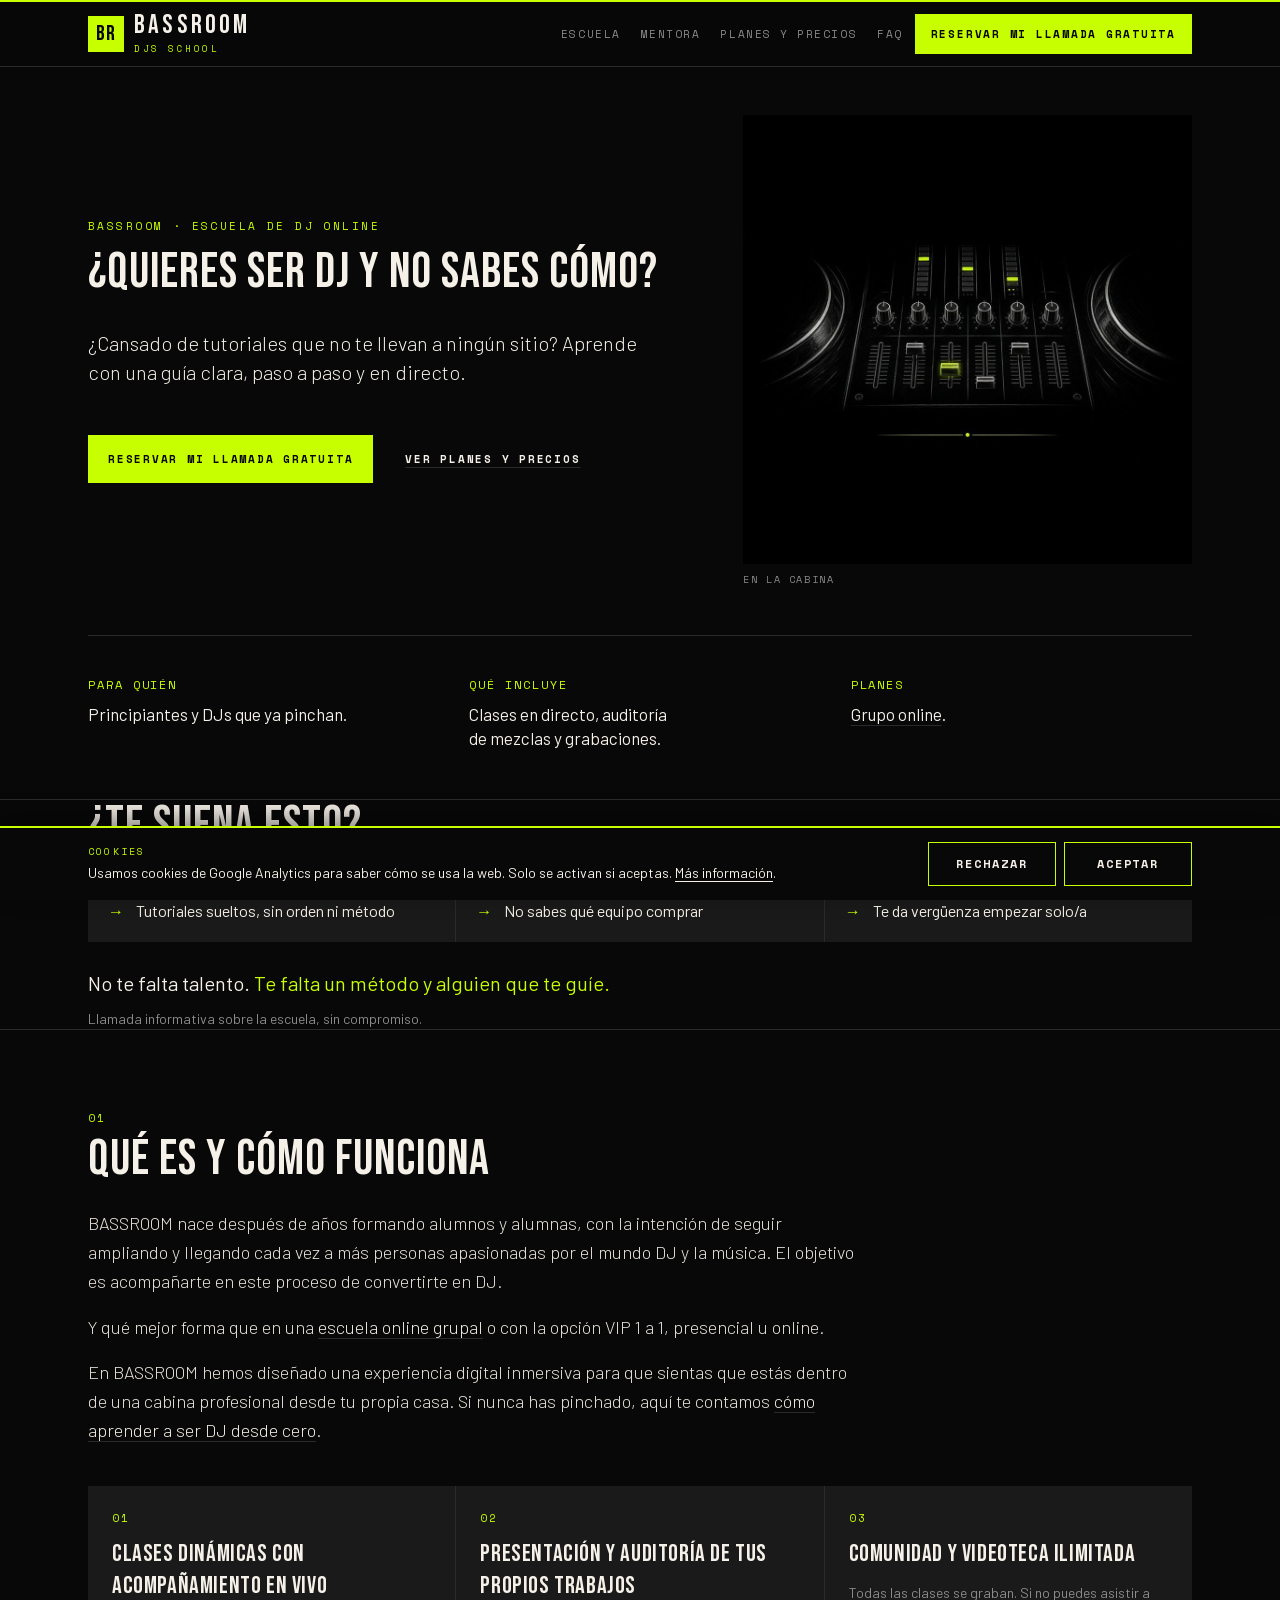
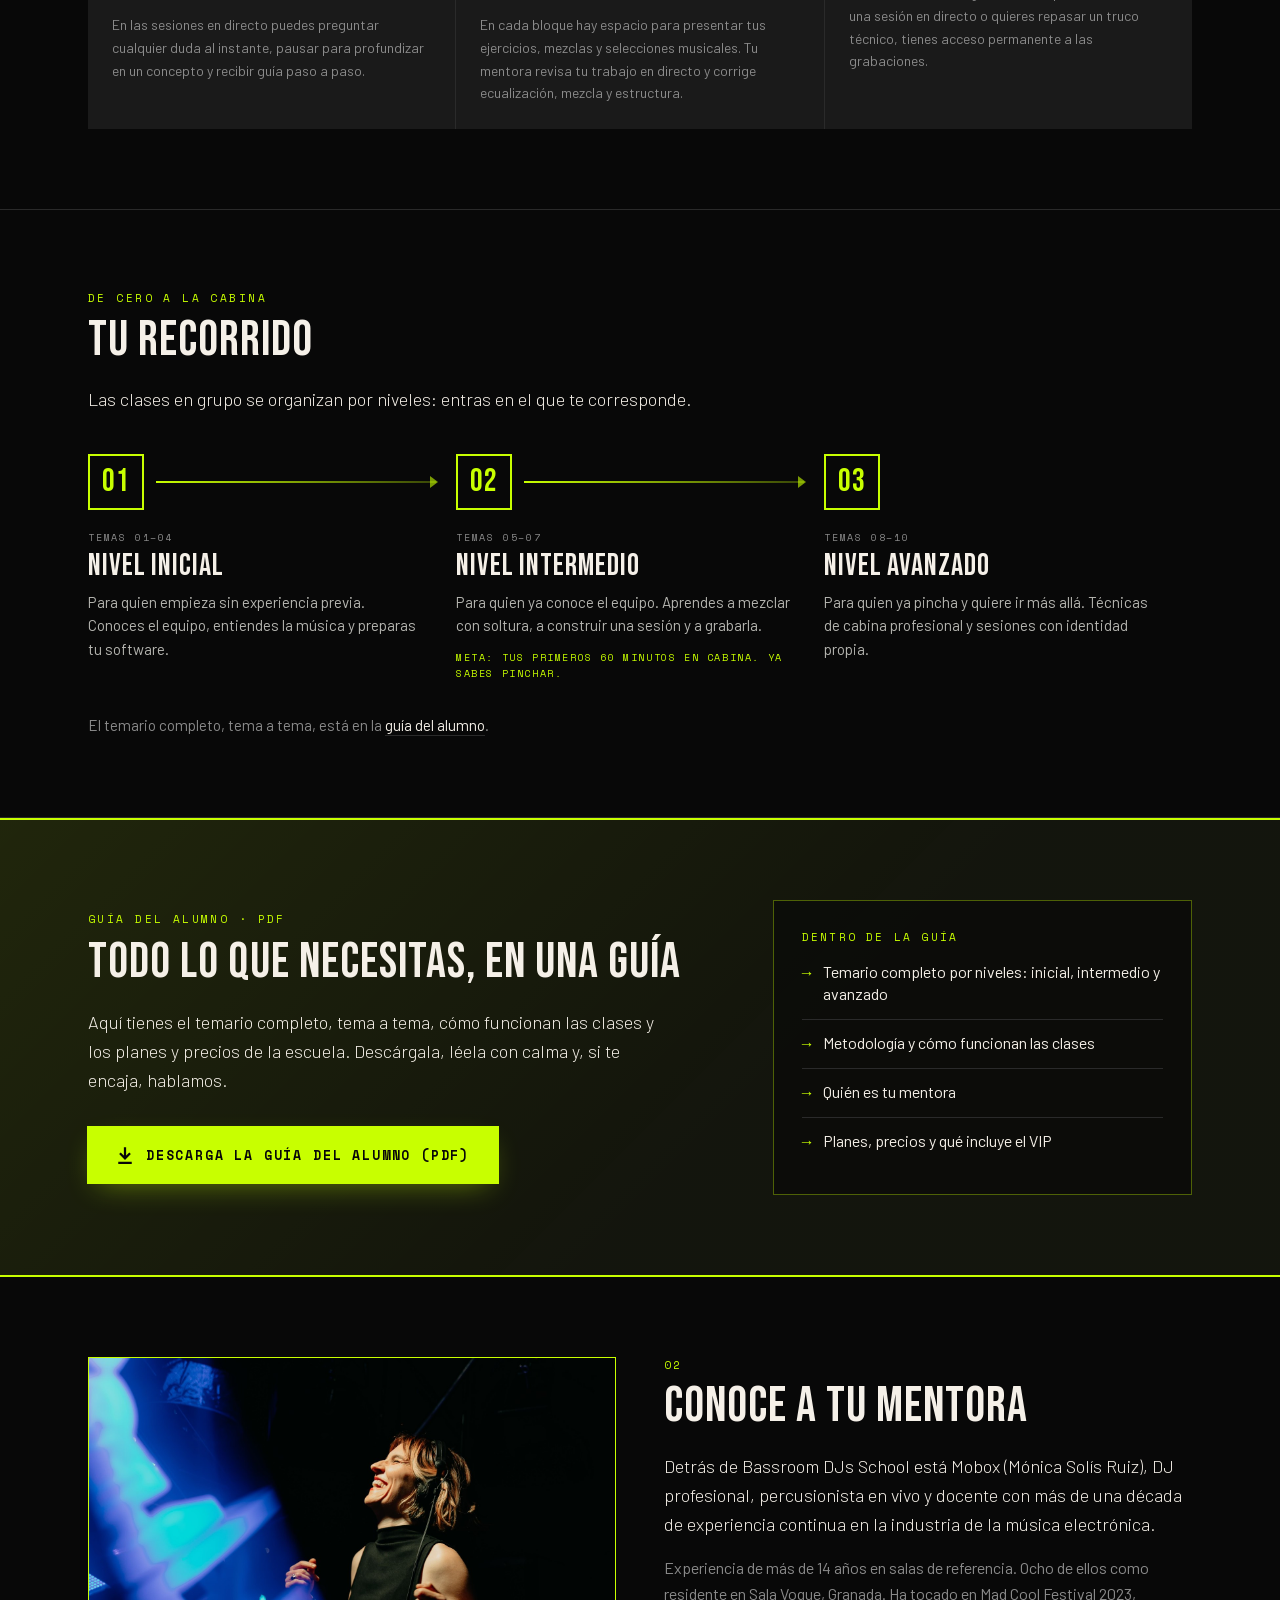
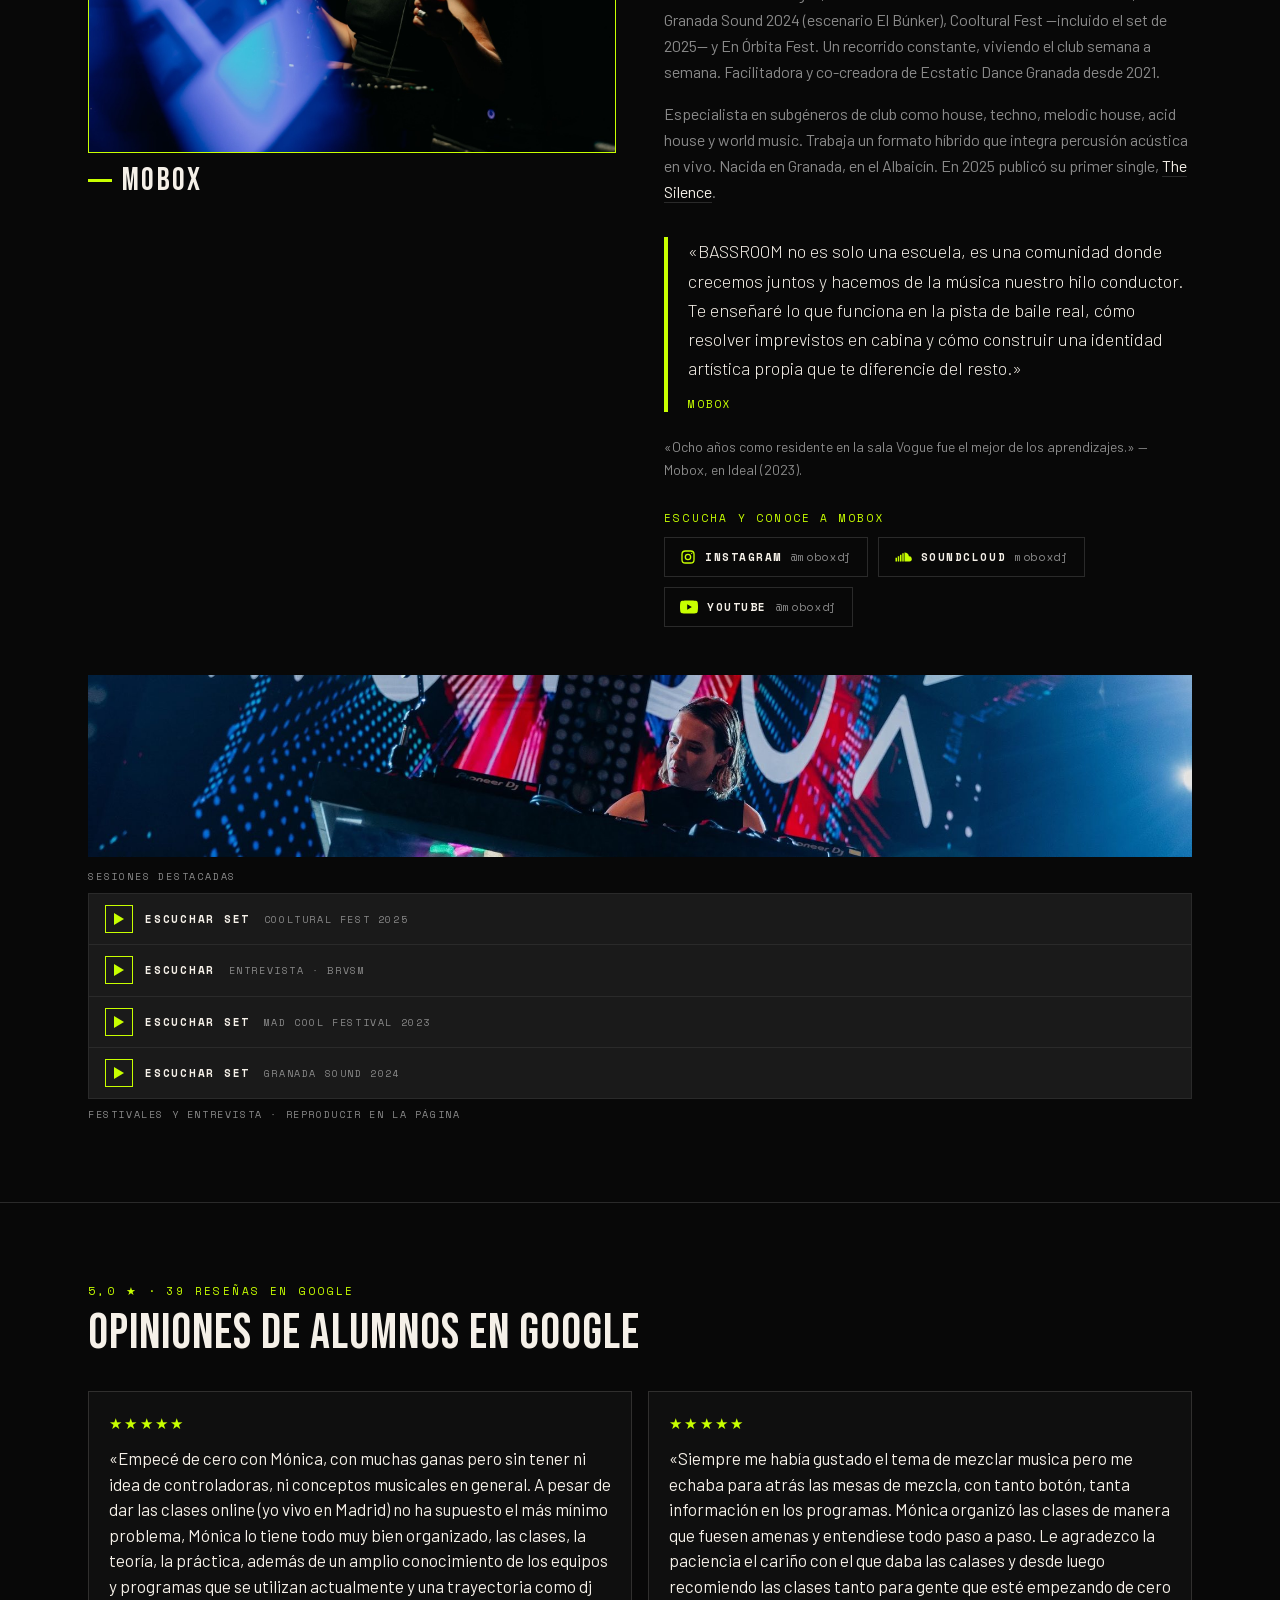
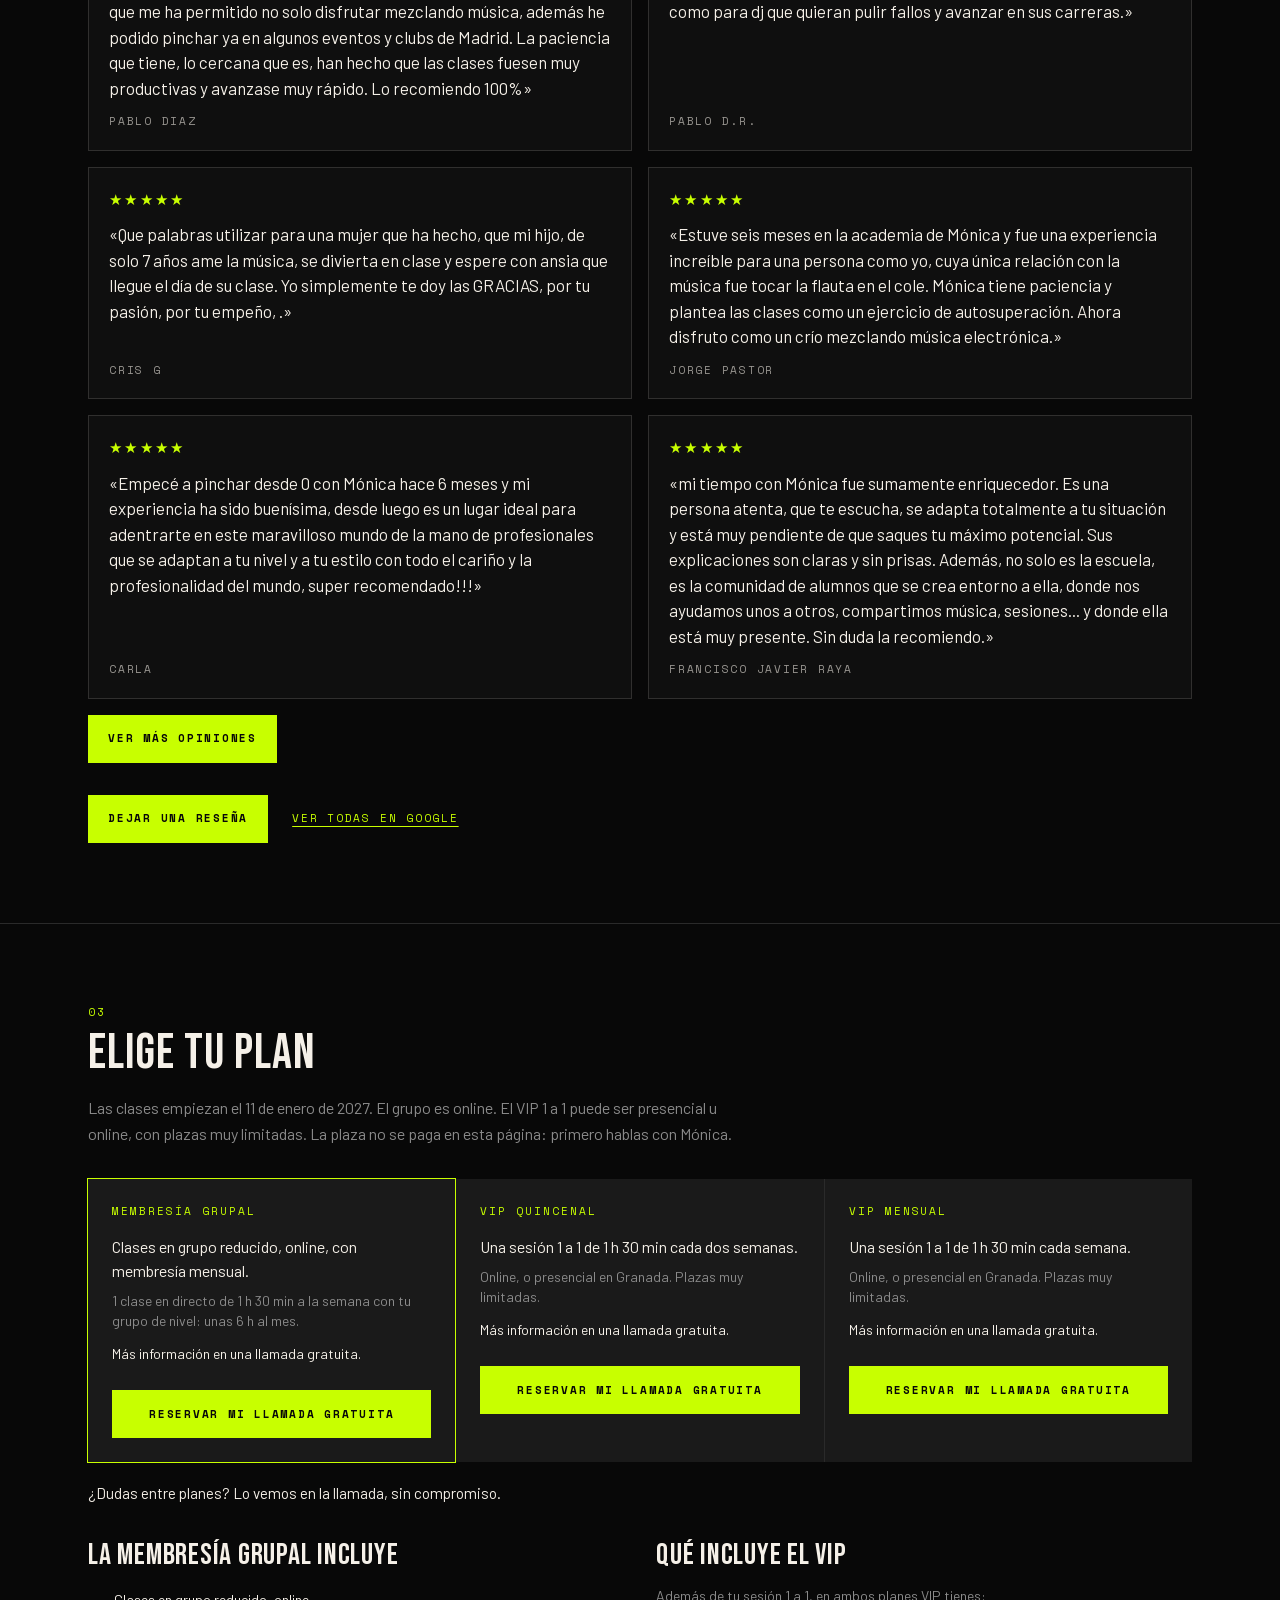
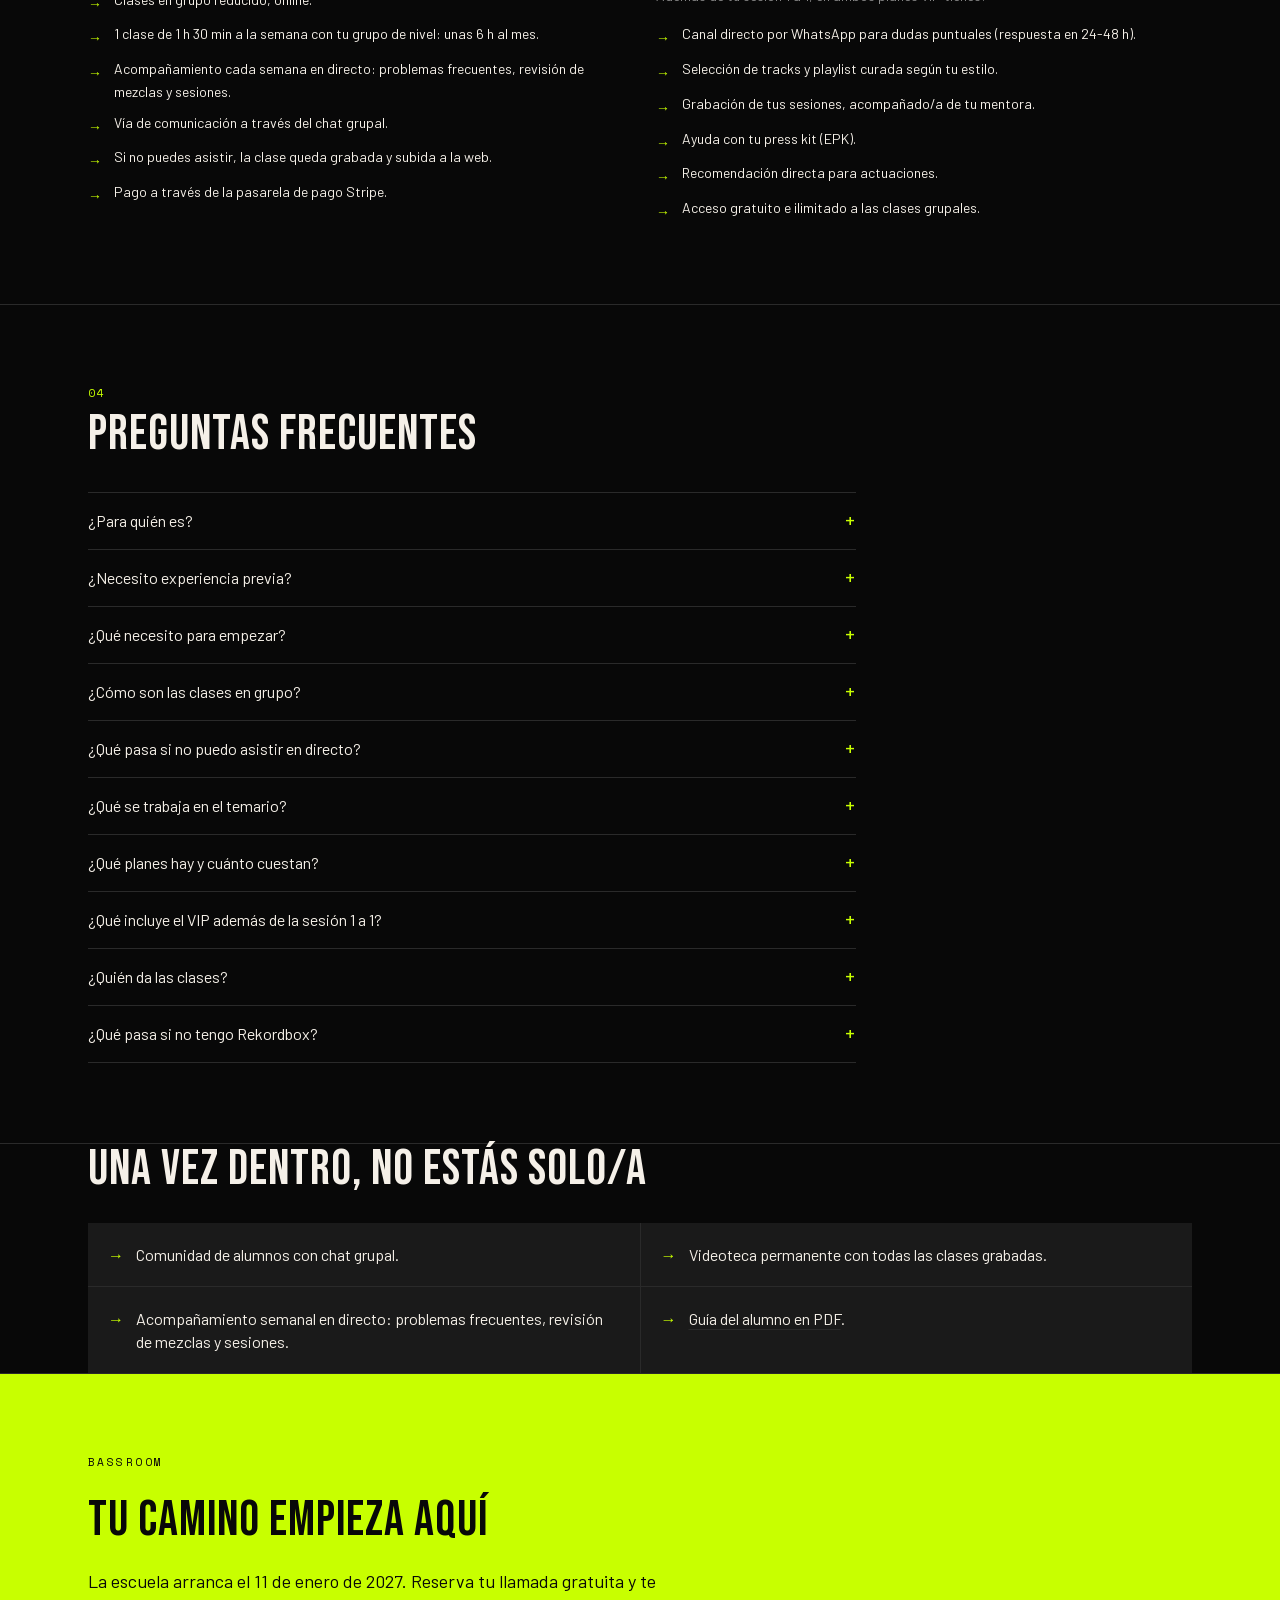
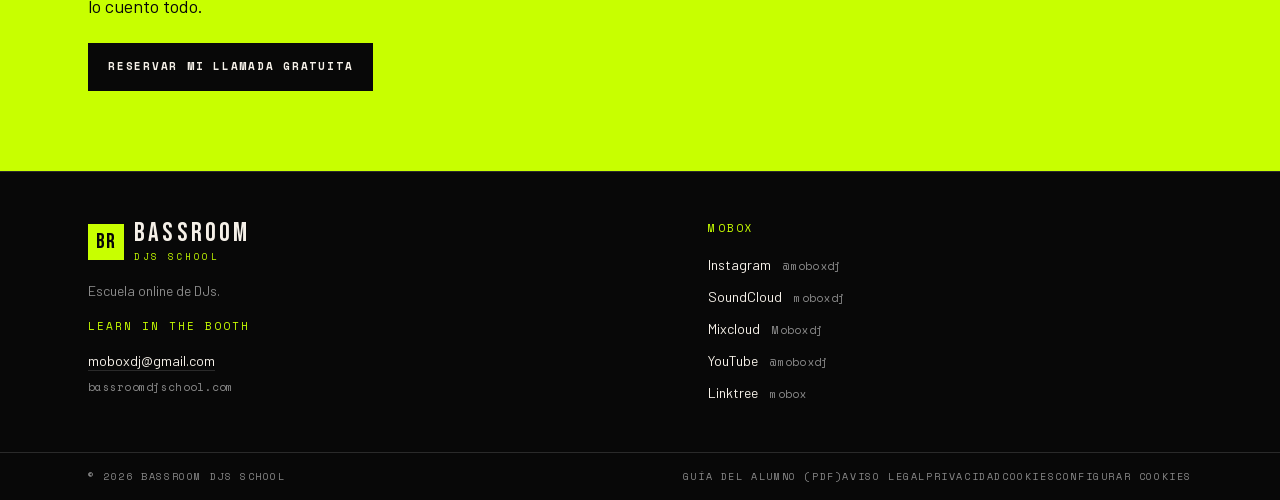
==== commit 861aacf2: "Quitar los precios de los planes y remitir a una llamada gratuita (vista previa)" ====
--- a/index.html
+++ b/index.html
@@ -22,7 +22,7 @@
 .press-kit-link:hover{color:#c8ff00;border-color:#c8ff00}
 .press-kit-link__mark{color:#c8ff00}
 @media (prefers-reduced-motion:reduce){.set-player__trigger,.press-kit-link{transition:none}}
-</style><style id="recorrido-css">.reco{list-style:none;margin:2.5rem 0 0;padding:0;display:grid;gap:0}.reco__step{position:relative;display:grid;align-content:start;grid-template-columns:3.5rem 1fr;column-gap:1.25rem}.reco__rail{display:flex;flex-direction:column;align-items:center}.reco__num{display:flex;align-items:center;justify-content:center;width:3.5rem;height:3.5rem;flex:none;border:2px solid #c8ff00;color:#c8ff00;font-family:var(--font-bebas),"Arial Narrow",Impact,sans-serif;font-size:2rem;line-height:1;letter-spacing:.04em}.reco__line{position:relative;flex:1;width:2px;min-height:2rem;margin:.5rem 0;background:linear-gradient(#c8ff00,rgba(200,255,0,.25))}.reco__line::after{content:"";position:absolute;left:50%;bottom:-2px;transform:translateX(-50%);border-left:6px solid transparent;border-right:6px solid transparent;border-top:8px solid rgba(200,255,0,.6)}.reco__body{padding:.35rem 0 2rem}.reco__step:last-child .reco__body{padding-bottom:0}.reco__tag{font-family:var(--font-space),ui-monospace,monospace;font-size:10px;letter-spacing:.18em;text-transform:uppercase;color:#8a8a8a}.reco__title{margin-top:.35rem;font-family:var(--font-bebas),"Arial Narrow",Impact,sans-serif;font-size:1.9rem;line-height:1;letter-spacing:.03em;color:#f5f0e8}.reco__text{margin-top:.6rem;font-size:.95rem;line-height:1.55;color:#b5b5b0;max-width:22rem}.reco__intro{margin-top:1.25rem;max-width:40rem;font-size:1.125rem;font-weight:300;line-height:1.6;color:#f5f0e8}.reco__note{margin-top:.75rem;max-width:22rem;font-family:var(--font-space),ui-monospace,monospace;font-size:10px;line-height:1.6;letter-spacing:.16em;text-transform:uppercase;color:#c8ff00}.reco__more{margin-top:2rem;font-size:.95rem;color:#8a8a8a}@media (min-width:48rem){.reco{grid-template-columns:repeat(3,1fr);column-gap:0}.reco__step{grid-template-columns:1fr;row-gap:1.25rem}.reco__rail{flex-direction:row}.reco__line{height:2px;width:auto;min-height:0;margin:0 1.25rem 0 .75rem;background:linear-gradient(90deg,#c8ff00,rgba(200,255,0,.25))}.reco__line::after{left:auto;right:-2px;bottom:auto;top:50%;transform:translateY(-50%);border-top:6px solid transparent;border-bottom:6px solid transparent;border-left:8px solid rgba(200,255,0,.6);border-right:0}.reco__body{padding:0 2rem 0 0}}</style><style id="seo-css">.footer-grid{display:grid}@media (min-width:48rem){.footer-grid{grid-template-columns:1.2fr 1fr 1fr}}.h1-eyebrow{display:block;margin-bottom:.75rem;font-family:var(--font-space),ui-monospace,monospace;font-size:11px;font-weight:400;line-height:1.5;letter-spacing:.22em;text-transform:uppercase;color:#c8ff00}@media (max-width:359px){h1.hero-h1{font-size:2.8rem}}@media (min-width:1024px) and (max-width:1279px){h1.hero-h1{font-size:5.25rem}}.crumbs{display:flex;flex-wrap:wrap;gap:.5rem;list-style:none;margin:0;padding:0}.crumbs li+li::before{content:"/";margin-right:.5rem;color:#2a2a2a}.lp-h1{line-height:.9}.lp-foto{aspect-ratio:4/3}.lp-list{list-style:none;margin:0;padding:0}.lp-list li{display:flex;gap:.75rem}</style><link rel="preload" as="image" href="/images/hero-mesa-mezclas-base.jpg" fetchpriority="high"/><meta name="msvalidate.01" content="E08A639EA00B3BBE4DC5F341C5D3B6AD"/><meta name="theme-color" content="#080808"/><meta name="color-scheme" content="dark"/><title>Aprende a ser DJ online, de cero a avanzado | Bassroom DJs School</title><meta name="description" content="Escuela de DJ online en español, de cero a nivel avanzado. Clases online en directo, revisión de tus mezclas y videoteca con todas las grabaciones."/><meta name="application-name" content="Bassroom DJs School"/><meta name="author" content="Mobox (Mónica Solís Ruiz)"/><meta name="keywords" content="escuela de DJ online,curso de DJ online,clases de DJ online,aprender a ser DJ,aprender a pinchar,BASSROOM,Mobox,Rekordbox"/><meta name="creator" content="Mobox (Mónica Solís Ruiz)"/><meta name="robots" content="index, follow, max-image-preview:large"/><link rel="canonical" href="https://bassroomdjschool.com/"/><meta property="og:title" content="Aprende a ser DJ online, de cero a avanzado | Bassroom DJs School"/><meta property="og:description" content="Escuela de DJ online en español, de cero a nivel avanzado. Clases online en directo, revisión de tus mezclas y videoteca con todas las grabaciones."/><meta property="og:url" content="https://bassroomdjschool.com/"/><meta property="og:site_name" content="Bassroom DJs School"/><meta property="og:locale" content="es_ES"/><meta property="og:image" content="https://bassroomdjschool.com/og.png"/><meta property="og:image:type" content="image/png"/><meta property="og:image:width" content="1200"/><meta property="og:image:height" content="630"/><meta property="og:image:alt" content="Bassroom DJs School, escuela de DJ online"/><meta property="og:type" content="website"/><meta name="twitter:card" content="summary_large_image"/><meta name="twitter:title" content="Aprende a ser DJ online, de cero a avanzado | Bassroom DJs School"/><meta name="twitter:description" content="Escuela de DJ online en español, de cero a nivel avanzado. Clases online en directo, revisión de tus mezclas y videoteca con todas las grabaciones."/><meta name="twitter:image" content="https://bassroomdjschool.com/og.png"/><meta name="twitter:image:alt" content="Bassroom DJs School, escuela de DJ online"/><meta name="twitter:image:type" content="image/png"/><meta name="twitter:image:width" content="1200"/><meta name="twitter:image:height" content="630"/><link rel="icon" href="/icon.png" type="image/png" sizes="32x32"/><style id="embudo-css">.hero-dl dd{text-wrap:balance}@media (max-width:1023px){div>dl.hero-dl{order:1;margin-top:1rem!important}div:has(>.hero-dl)>figure{order:2}}@media (min-width:1024px){div>dl.hero-dl{grid-column:1/-1;margin-top:0!important;grid-template-columns:repeat(3,minmax(0,1fr))!important;align-items:start;gap:2.5rem!important;padding-top:2.5rem;border-top:1px solid var(--color-line,#2a2a2a)}}.hero-lead{margin-top:1.5rem!important;line-height:1.45!important}.hero-cta{margin-top:2.5rem!important;gap:1rem!important}.hero-dl{margin-top:3rem!important;gap:1.75rem!important}.hero-dl dt{font-size:12px!important}.hero-dl dd{margin-top:.5rem!important;font-size:17px!important;line-height:1.45!important}@media (min-width:640px){.hero-cta{gap:1.5rem!important}.hero-dl{gap:2rem!important}}@media (min-width:1024px){.hero-lead{margin-top:2rem!important}.hero-cta{margin-top:3rem!important}.hero-dl{margin-top:4rem!important}}@media (max-width:639px){html body main h2#guia-titulo{font-size:min(calc((100vw - 2rem)/12.1),2.9rem)}}h1.hero-h1.hero-q,main h2#te-suena-titulo,main h2#escuela-titulo,main h2#recorrido-titulo,main h2#guia-titulo,main h2#mentora-titulo,main h2#resenas-titulo,main h2#formatos-titulo,main h2#faq-titulo,main h2#dentro-titulo,main h2#cierre-titulo{font-size:min(calc((100vw - 2rem)/11.55),2.9rem);line-height:1.02;letter-spacing:.02em;white-space:nowrap;max-width:none}@media (min-width:1024px){h1.hero-h1.hero-q,main h2#te-suena-titulo,main h2#escuela-titulo,main h2#recorrido-titulo,main h2#guia-titulo,main h2#mentora-titulo,main h2#resenas-titulo,main h2#formatos-titulo,main h2#faq-titulo,main h2#dentro-titulo,main h2#cierre-titulo{font-size:2.875rem}}@media (min-width:1280px){h1.hero-h1.hero-q,main h2#te-suena-titulo,main h2#escuela-titulo,main h2#recorrido-titulo,main h2#guia-titulo,main h2#mentora-titulo,main h2#resenas-titulo,main h2#formatos-titulo,main h2#faq-titulo,main h2#dentro-titulo,main h2#cierre-titulo{font-size:3.1rem}}.hero-sub{display:block;margin:-.25rem 0 .9rem;font-family:var(--font-space),ui-monospace,monospace;font-size:11px;letter-spacing:.16em;text-transform:uppercase;color:#f5f5f0;opacity:.8}.hero-trust{margin-top:.75rem;font-family:var(--font-space),ui-monospace,monospace;font-size:11px;letter-spacing:.12em;text-transform:uppercase;color:#c8ff00}.fx-list{margin-top:1.75rem;display:grid;gap:1px;background:var(--color-line,#2a2a2a)}@media (min-width:768px){.fx-list--3{grid-template-columns:repeat(3,1fr)}.fx-list--4{grid-template-columns:repeat(2,1fr)}}.fx-list li{display:flex;gap:.75rem;padding:1.25rem;font-size:1rem;line-height:1.45}.fx-close{margin-top:1.75rem;max-width:42rem;font-size:1.25rem;line-height:1.35}@media (max-width:639px){header a[data-slot=button]{white-space:normal;height:auto;min-height:2.5rem;padding:.35rem .6rem;max-width:9.5rem;text-align:center;line-height:1.2;font-size:10px;letter-spacing:.08em}}.plan-note{margin-top:1.25rem;font-size:.95rem}</style><style id="resenas-css">.rv-list{display:grid;gap:12px;margin-top:2rem;list-style:none;padding:0}@media(min-width:640px){.rv-list{grid-template-columns:repeat(2,minmax(0,1fr));gap:16px}}.rv-card{border:1px solid rgba(245,240,232,.14);background:#0f0f0f;padding:20px;display:flex;flex-direction:column;gap:12px}.rv-stars{color:#c8ff00;letter-spacing:.15em;font-size:15px}.rv-text{margin:0;overflow-wrap:anywhere;color:#f5f0e8;font-size:1.0625rem;line-height:1.5}.rv-author{margin:auto 0 0;font-size:11px;text-transform:uppercase;letter-spacing:.16em;color:rgba(245,240,232,.6)}.rv-actions{display:flex;flex-direction:column;gap:12px;margin-top:2rem}@media(min-width:640px){.rv-actions{flex-direction:row;align-items:center;gap:24px}}.rv-more{color:#c8ff00;text-decoration:underline;text-underline-offset:4px;font-size:11px;letter-spacing:.16em;text-transform:uppercase;padding:12px 0;text-align:center}.rv-rest{margin-top:12px}@media(min-width:640px){.rv-rest{margin-top:16px}}.rv-rest .rv-list{margin-top:0}.rv-rest[open]{display:flex;flex-direction:column}.rv-rest[open]>.rv-list{order:-1;margin-bottom:12px}@media(min-width:640px){.rv-rest[open]>.rv-list{margin-bottom:16px}}.rv-toggle{list-style:none;cursor:pointer;display:inline-flex;align-items:center;justify-content:center;gap:8px;box-sizing:border-box;font-family:var(--font-space),ui-monospace,monospace;font-size:11px;font-weight:700;letter-spacing:.16em;text-transform:uppercase;background:#c8ff00;color:#080808;height:3rem;padding:0 1.25rem;width:100%}.rv-toggle::-webkit-details-marker{display:none}.rv-toggle::marker{content:""}.rv-toggle:focus-visible{outline:2px solid #f5f0e8;outline-offset:2px}@media(min-width:640px){.rv-toggle{width:auto}}.rv-rest:not([open]) .rv-toggle__less,.rv-rest[open] .rv-toggle__more{display:none}</style></head><body class="flex min-h-full flex-col overflow-x-clip bg-void font-sans text-paper antialiased"><a class="skip-link" href="#contenido">Saltar al contenido</a><script type="application/ld+json">{"@context":"https://schema.org","@graph":[{"@type":"EducationalOrganization","@id":"https://bassroomdjschool.com/#organization","name":"Bassroom DJs School","alternateName":"Bassroom","url":"https://bassroomdjschool.com/","email":"moboxdj@gmail.com","image":"https://bassroomdjschool.com/og.png","description":"Escuela de DJ online en español, dirigida por Mobox (Mónica Solís Ruiz). Clases en directo para aprender a pinchar de cero a nivel avanzado con Rekordbox, para alumnos de toda España y de cualquier país hispanohablante: clases en grupo online o VIP 1 a 1, presencial u online.","inLanguage":"es","address":{"@type":"PostalAddress","addressCountry":"ES"},"areaServed":[{"@type":"Country","name":"España"},{"@type":"Place","name":"Latinoamérica"},{"@type":"Place","name":"Países hispanohablantes de todo el mundo"}],"founder":{"@id":"https://bassroomdjschool.com/#mobox"},"knowsLanguage":"es"},{"@type":"Person","@id":"https://bassroomdjschool.com/#mobox","name":"Mónica Solís Ruiz","alternateName":"Mobox","jobTitle":"DJ, percusionista y docente","description":"DJ profesional, percusionista en vivo y docente. Más de 14 años en salas y festivales, ocho como residente en Sala Vogue.","knowsAbout":["DJing","Mezcla","Rekordbox","House","Techno","Melodic house","Acid house","World music","Percusión en vivo"],"worksFor":{"@id":"https://bassroomdjschool.com/#organization"},"url":"https://bassroomdjschool.com/#mentora","sameAs":["https://www.instagram.com/moboxdj/","https://soundcloud.com/moboxdj","https://www.mixcloud.com/Moboxdj/","https://www.youtube.com/@moboxdj","https://linktr.ee/mobox"]},{"@type":"Course","@id":"https://bassroomdjschool.com/#curso","name":"Escuela de DJ online BASSROOM","description":"Curso de DJ online y en español, con Rekordbox, de Bassroom DJs School, para alumnos de toda España y de cualquier país hispanohablante: diez temas en tres niveles. Inicial (temas 01 a 04): la cabina, el pulso y el BPM, la música y Rekordbox. Intermedio (temas 05 a 07): mezcla, preparación de sesiones y grabación de tus primeros 60 minutos. Avanzado (temas 08 a 10): stems, samplers, capas de 3 y 4 pistas, trucos de cabina y retos en directo. Clases en directo, revisión de mezclas y videoteca con todas las grabaciones.","url":"https://bassroomdjschool.com/curso-dj-online","inLanguage":"es","provider":{"@type":"Organization","@id":"https://bassroomdjschool.com/#organization","name":"Bassroom DJs School","url":"https://bassroomdjschool.com/"},"creator":{"@id":"https://bassroomdjschool.com/#mobox"},"educationalLevel":"Tres niveles: inicial, intermedio y avanzado","teaches":["Mezcla y beatmatching","Uso de Rekordbox","Estructura musical, pulso y BPM","Preparación de sesiones y lectura de pista","Grabación de sesiones","Stems, samplers y mezcla por capas","Trucos de cabina y retos en directo"],"coursePrerequisites":"No hace falta experiencia previa.","syllabusSections":[{"@type":"Syllabus","name":"Tema 01: La cabina y el equipo","description":"El entorno DJ, tipos de equipos, conexiones y cables, y qué equipo es mejor para ti."},{"@type":"Syllabus","name":"Tema 02: Pulso, tempo y BPM","description":"Localizar y sentir el pulso de un tema; beats, barras y frases; estructura musical."},{"@type":"Syllabus","name":"Tema 03: Descarga musical","description":"Tipos de archivos de audio y dónde y cómo descargar música de alta calidad."},{"@type":"Syllabus","name":"Tema 04: Rekordbox","description":"Interfaz, configuración, importación y exportación musical."},{"@type":"Syllabus","name":"Tema 05: Primera mezcla","description":"Estructura de los tracks, sincronización de BPM (beatmatching), EQ, técnica y tipos de mezcla, con el oído como guía."},{"@type":"Syllabus","name":"Tema 06: Preparar una sesión y psicología de pista","description":"Crear una sesión coherente según el lugar, la pista y el público, y aprender a leer la pista."},{"@type":"Syllabus","name":"Tema 07: Grabación de tu primera sesión","description":"Grabas tu primera sesión de 60 minutos, guiada por Mobox. Cierra el nivel intermedio: ya sabes pinchar."},{"@type":"Syllabus","name":"Tema 08: Stems y samplers","description":"Separar voces, bases y percusiones para crear mezclas nuevas en directo, y usar samplers para efectos, loops y sonidos propios."},{"@type":"Syllabus","name":"Tema 09: Mezcla por capas y trucos de cabina","description":"Trabajo con 3 y 4 pistas a la vez, transiciones complejas y trucos de mezcla."},{"@type":"Syllabus","name":"Tema 10: Sesiones avanzadas y retos en directo","description":"Sesiones con distintas energías y curvas para llevar al público, y retos en directo para ganar rapidez, creatividad y seguridad."}],"hasPart":[{"@type":"Syllabus","position":1,"name":"Nivel inicial (temas 01 a 04)","description":"Para quien empieza sin experiencia previa. Conoces el equipo, entiendes la música y preparas tu software."},{"@type":"Syllabus","position":2,"name":"Nivel intermedio (temas 05 a 07)","description":"Para quien ya conoce el equipo. Aprendes a mezclar con soltura, a construir una sesión y a grabarla."},{"@type":"Syllabus","position":3,"name":"Nivel avanzado (temas 08 a 10)","description":"Para quien ya pincha y quiere ir más allá. Técnicas de cabina profesional y sesiones con identidad propia."}],"hasCourseInstance":[{"@type":"CourseInstance","name":"Membresía grupal online","courseMode":"online","location":{"@type":"VirtualLocation","url":"https://bassroomdjschool.com/curso-dj-online"},"courseSchedule":{"@type":"Schedule","repeatFrequency":"P1W","duration":"PT1H30M"},"instructor":{"@id":"https://bassroomdjschool.com/#mobox"},"inLanguage":"es","description":"Una clase en directo a la semana, de hora y media, en grupo reducido y por niveles. Las clases se graban y quedan en la videoteca."},{"@type":"CourseInstance","name":"VIP 1 a 1 (online o presencial)","courseMode":["online","onsite"],"location":{"@type":"VirtualLocation","url":"https://bassroomdjschool.com/curso-dj-online"},"instructor":{"@id":"https://bassroomdjschool.com/#mobox"},"inLanguage":"es","description":"Sesiones individuales de 1 h 30 min cada semana o cada dos semanas, online o presenciales, con acceso a las clases grupales online."}],"offers":[{"@type":"Offer","name":"Membresía en grupo","price":"65","priceCurrency":"EUR","category":"subscription","description":"Clases online en grupo reducido: una clase en directo de hora y media a la semana, grabada. Membresía mensual, pago por Stripe.","priceSpecification":{"@type":"UnitPriceSpecification","price":"65","priceCurrency":"EUR","unitText":"mes","referenceQuantity":{"@type":"QuantitativeValue","value":1,"unitCode":"MON"}},"url":"https://bassroomdjschool.com/#formatos"},{"@type":"Offer","name":"VIP Quincenal","price":"130","priceCurrency":"EUR","category":"subscription","description":"Una sesión 1 a 1 cada dos semanas, online o presencial. Incluye acceso a las clases grupales.","priceSpecification":{"@type":"UnitPriceSpecification","price":"130","priceCurrency":"EUR","unitText":"mes","referenceQuantity":{"@type":"QuantitativeValue","value":1,"unitCode":"MON"}},"url":"https://bassroomdjschool.com/#formatos"},{"@type":"Offer","name":"VIP Mensual","price":"230","priceCurrency":"EUR","category":"subscription","description":"Una sesión 1 a 1 cada semana, online o presencial. Incluye acceso a las clases grupales.","priceSpecification":{"@type":"UnitPriceSpecification","price":"230","priceCurrency":"EUR","unitText":"mes","referenceQuantity":{"@type":"QuantitativeValue","value":1,"unitCode":"MON"}},"url":"https://bassroomdjschool.com/#formatos"}]},{"@type":"WebSite","@id":"https://bassroomdjschool.com/#website","url":"https://bassroomdjschool.com/","name":"Bassroom DJs School","inLanguage":"es","publisher":{"@id":"https://bassroomdjschool.com/#organization"}},{"@type":"WebPage","@id":"https://bassroomdjschool.com/#webpage","url":"https://bassroomdjschool.com/","name":"Aprende a ser DJ online, de cero a avanzado | Bassroom DJs School","description":"Escuela de DJ online en español, de cero a nivel avanzado. Clases online en directo, revisión de tus mezclas y videoteca con todas las grabaciones.","inLanguage":"es","isPartOf":{"@id":"https://bassroomdjschool.com/#website"},"about":{"@id":"https://bassroomdjschool.com/#organization"},"mainEntity":{"@id":"https://bassroomdjschool.com/#curso"},"primaryImageOfPage":"https://bassroomdjschool.com/og.png"}]}</script><header class="sticky top-0 z-40 border-b border-line bg-void/95 backdrop-blur-md"><div class="h-0.5 bg-acid" aria-hidden="true"></div><div class="mx-auto flex h-16 max-w-6xl items-center gap-3 px-4 sm:px-6"><a class="mr-auto rounded-none focus-visible:outline-2 focus-visible:outline-offset-4 focus-visible:outline-acid" href="/"><span class="inline-flex items-center gap-2.5"><span aria-hidden="true" class="grid size-9 shrink-0 place-items-center bg-acid font-display text-[1.35rem] leading-none tracking-wide text-void">BR</span><span class="flex min-w-0 flex-col"><span class="font-display text-[1.65rem] leading-none tracking-[0.12em] text-paper">BASSROOM</span><span class="mt-1 font-mono text-[9px] uppercase tracking-[0.28em] text-acid">DJs School</span></span></span><span class="sr-only">, inicio</span></a><nav aria-label="Secciones" class="hidden items-center gap-5 lg:flex"><a class="font-mono text-[11px] uppercase tracking-[0.14em] text-mix hover:text-paper" href="/#escuela">Escuela</a><a class="font-mono text-[11px] uppercase tracking-[0.14em] text-mix hover:text-paper" href="/#mentora">Mentora</a><a class="font-mono text-[11px] uppercase tracking-[0.14em] text-mix hover:text-paper" href="/#formatos">Planes y precios</a><a class="font-mono text-[11px] uppercase tracking-[0.14em] text-mix hover:text-paper" href="/#faq">FAQ</a></nav><a data-slot="button" class="inline-flex items-center justify-center gap-2 whitespace-nowrap font-mono text-[11px] font-bold uppercase tracking-[0.16em] transition-colors focus-visible:outline-2 focus-visible:outline-offset-2 disabled:pointer-events-none disabled:opacity-50 bg-acid text-void hover:bg-paper focus-visible:outline-paper h-10 px-4 shrink-0" href="https://calendar.app.google/jAWiXbuMA2pQXPar5"><span class="sm:hidden">Reservar mi llamada gratuita</span><span class="hidden sm:inline">Reservar mi llamada gratuita</span></a></div></header><main id="contenido" class="flex-1"><script type="application/ld+json">{"@context":"https://schema.org","@type":"FAQPage","mainEntity":[{"@type":"Question","name":"¿Para quién es?","acceptedAnswer":{"@type":"Answer","text":"Para cualquier persona que hable español, en España o en cualquier otro país, tanto si empiezas de cero como si ya pinchas. El curso tiene tres niveles: inicial, intermedio y avanzado."}},{"@type":"Question","name":"¿Necesito experiencia previa?","acceptedAnswer":{"@type":"Answer","text":"No. El nivel inicial empieza por lo básico: la cabina, el equipo y el pulso de la música, paso a paso. Si ya pinchas, entras en el intermedio o el avanzado; lo vemos en la llamada."}},{"@type":"Question","name":"¿Qué necesito para empezar?","acceptedAnswer":{"@type":"Answer","text":"Un equipo básico: controladora, cascos y ordenador; más adelante, unos altavoces. Recomendamos AlphaTheta (Pioneer DJ), la marca con la que se trabaja en clase, aunque no es obligatoria. Al principio todo es más teórico, así que antes de comprar nada lo mejor es preguntarlo en la llamada."}},{"@type":"Question","name":"¿Cómo son las clases en grupo?","acceptedAnswer":{"@type":"Answer","text":"Son online, en grupos reducidos organizados por nivel: 1 clase de 1 h 30 min a la semana con tu grupo (unas 6 h al mes). En directo puedes preguntar, pausar y seguir la guía paso a paso. En cada bloque presentas ejercicios, mezclas y selecciones, y tu mentora los revisa en la propia clase (ecualización, mezcla y estructura). Hay un chat grupal."}},{"@type":"Question","name":"¿Qué pasa si no puedo asistir en directo?","acceptedAnswer":{"@type":"Answer","text":"La clase queda grabada y subida a la web, y puedes verla cuando quieras. El acceso a las grabaciones es permanente: la videoteca no tiene límite."}},{"@type":"Question","name":"¿Qué se trabaja en el temario?","acceptedAnswer":{"@type":"Answer","text":"Diez temas en tres niveles. Inicial: la cabina y el equipo, pulso y BPM, descarga de música y Rekordbox. Intermedio: la primera mezcla, cómo preparar una sesión y leer la pista, y la grabación de tus primeros 60 minutos. Avanzado: stems y samplers, capas con 3 y 4 pistas, trucos de cabina, sesiones con distintas energías y retos en directo. Tienes el temario completo en la guía del alumno (PDF)."}},{"@type":"Question","name":"¿Qué planes hay y cuánto cuestan?","acceptedAnswer":{"@type":"Answer","text":"Membresía grupal: 65 € al mes por 1 clase en directo de 1 h 30 min a la semana con tu grupo de nivel (unas 6 h al mes), con pago por Stripe. VIP quincenal: 130 € al mes, una sesión 1 a 1 cada dos semanas. VIP mensual: 230 € al mes, una sesión 1 a 1 cada semana. Cada sesión 1 a 1 dura 1 h 30 min y puede ser presencial u online, con plazas muy limitadas."}},{"@type":"Question","name":"¿Qué incluye el VIP además de la sesión 1 a 1?","acceptedAnswer":{"@type":"Answer","text":"WhatsApp para dudas puntuales, con respuesta en 24-48 horas; una playlist curada según tu estilo; grabación de tus sesiones con tu mentora; ayuda con el press kit; recomendación directa para actuaciones; y acceso gratuito e ilimitado a las clases grupales. Es el mismo paquete en los dos planes VIP."}},{"@type":"Question","name":"¿Quién da las clases?","acceptedAnswer":{"@type":"Answer","text":"Mobox (Mónica), DJ profesional, percusionista en vivo y docente, con más de una década de experiencia continua en la música electrónica y más de 14 años en salas y festivales."}},{"@type":"Question","name":"¿Qué pasa si no tengo Rekordbox?","acceptedAnswer":{"@type":"Answer","text":"Trabajamos con Rekordbox, pero si usas otro programa, no te preocupes: todos funcionan prácticamente igual y podrás seguir las clases sin ningún problema."}}]}</script><section class="border-b border-line"><div class="mx-auto grid max-w-6xl items-center gap-8 px-4 py-8 sm:px-6 sm:py-10 lg:grid-cols-[minmax(0,1.15fr)_minmax(280px,0.85fr)] lg:gap-12 lg:py-12"><div><p class="h1-eyebrow">BASSROOM · Escuela de DJ online</p><h1 class="hero-h1 hero-q font-display text-paper"><span class="sr-only">Aprende a ser DJ. </span>¿Quieres ser DJ y no sabes cómo?</h1><p class="hero-lead mt-4 max-w-xl text-lg font-light leading-snug text-paper sm:text-xl">¿Cansado de tutoriales que no te llevan a ningún sitio? Aprende con una guía clara, paso a paso y en directo.</p><div class="hero-cta mt-5 flex flex-col gap-1 sm:flex-row sm:items-center sm:gap-3"><a data-slot="button" class="inline-flex items-center justify-center gap-2 whitespace-nowrap font-mono text-[11px] font-bold uppercase tracking-[0.16em] transition-colors focus-visible:outline-2 focus-visible:outline-offset-2 disabled:pointer-events-none disabled:opacity-50 bg-acid text-void hover:bg-paper focus-visible:outline-paper h-12 px-5 w-full sm:w-auto" href="https://calendar.app.google/jAWiXbuMA2pQXPar5">Reservar mi llamada gratuita</a><a class="inline-flex h-12 items-center justify-center px-2 font-mono text-[11px] font-bold uppercase tracking-[0.16em] text-paper underline decoration-line underline-offset-4 hover:text-acid" href="/#formatos">Ver planes y precios</a></div></div><figure><div class="relative aspect-square overflow-hidden bg-booth"><img alt="Boceto de una mesa de mezclas." decoding="async" fetchpriority="high" width="960" height="960" data-nimg="fill" class="object-cover object-center" style="position:absolute;height:100%;width:100%;left:0;top:0;right:0;bottom:0;color:transparent" sizes="(min-width: 1024px) 40vw, 100vw" src="/images/hero-mesa-mezclas-base.jpg"/><div class="hero-faders" aria-hidden="true"><span class="hero-fader hero-fader--ch2"></span><span class="hero-fader hero-fader--ch3 hero-fader--acid"></span><span class="hero-fader hero-fader--ch4"></span><span class="hero-fader hero-fader--ch5"></span></div></div><figcaption class="mt-2 font-mono text-[10px] uppercase tracking-[0.16em] text-mix">En la cabina</figcaption></figure><dl class="hero-dl mt-5 grid gap-2 sm:grid-cols-3 sm:gap-3"><div><dt class="font-mono text-[10px] uppercase tracking-[0.16em] text-acid">Para quién</dt><dd class="mt-1 text-sm leading-snug text-paper">Principiantes y DJs que ya pinchan.</dd></div><div><dt class="font-mono text-[10px] uppercase tracking-[0.16em] text-acid">Qué incluye</dt><dd class="mt-1 text-sm leading-snug text-paper">Clases en directo, auditoría de mezclas y grabaciones.</dd></div><div><dt class="font-mono text-[10px] uppercase tracking-[0.16em] text-acid">Planes</dt><dd class="mt-1 text-sm leading-snug text-paper"><a class="text-paper underline decoration-line underline-offset-4 hover:text-acid" href="/curso-dj-online">Grupo online</a>.</dd></div></dl></div></section><section id="te-suena" aria-labelledby="te-suena-titulo" class="scroll-mt-20 border-b border-line"><div class="mx-auto max-w-6xl px-4 py-14 sm:px-6 sm:py-16"><h2 id="te-suena-titulo" class="font-display text-5xl tracking-wide text-paper sm:text-6xl">¿Te suena esto?</h2><ul class="fx-list fx-list--3"><li class="bg-booth text-paper"><span aria-hidden="true" class="text-acid">→</span><span>Tutoriales sueltos, sin orden ni método</span></li><li class="bg-booth text-paper"><span aria-hidden="true" class="text-acid">→</span><span>No sabes qué equipo comprar</span></li><li class="bg-booth text-paper"><span aria-hidden="true" class="text-acid">→</span><span>Te da vergüenza empezar solo/a</span></li></ul><p class="fx-close text-paper">No te falta talento. <span class="text-acid">Te falta un método y alguien que te guíe.</span></p><p class="mt-3 text-sm text-mix">Llamada informativa sobre la escuela, sin compromiso.</p></div></section><section id="escuela" aria-labelledby="escuela-titulo" class="scroll-mt-20 border-b border-line"><div class="mx-auto max-w-6xl px-4 py-16 sm:px-6 sm:py-20"><p class="font-mono text-[11px] uppercase tracking-[0.22em] text-acid">01</p><h2 id="escuela-titulo" class="mt-2 max-w-3xl font-display text-5xl tracking-wide text-paper sm:text-6xl">Qué es y cómo funciona</h2><div class="mt-6 max-w-3xl space-y-4 text-lg font-light leading-relaxed text-paper/95"><p>BASSROOM nace después de años formando alumnos y alumnas, con la intención de seguir ampliando y llegando cada vez a más personas apasionadas por el mundo DJ y la música. El objetivo es acompañarte en este proceso de convertirte en DJ.</p><p>Y qué mejor forma que en una <a class="text-paper underline decoration-line underline-offset-4 hover:text-acid" href="/curso-dj-online">escuela online grupal</a> o con la opción VIP 1 a 1, presencial u online.</p><p>En BASSROOM hemos diseñado una experiencia digital inmersiva para que sientas que estás dentro de una cabina profesional desde tu propia casa. Si nunca has pinchado, aquí te contamos <a class="text-paper underline decoration-line underline-offset-4 hover:text-acid" href="/aprender-a-ser-dj-desde-cero">cómo aprender a ser DJ desde cero</a>.</p></div><ol class="mt-10 grid gap-px bg-line sm:grid-cols-3"><li class="bg-booth p-6"><p class="font-mono text-[11px] tracking-[0.18em] text-acid">01</p><h3 class="mt-3 font-display text-2xl tracking-wide text-paper">Clases dinámicas con acompañamiento en vivo</h3><p class="mt-3 text-sm leading-relaxed text-mix">En las sesiones en directo puedes preguntar cualquier duda al instante, pausar para profundizar en un concepto y recibir guía paso a paso.</p></li><li class="bg-booth p-6"><p class="font-mono text-[11px] tracking-[0.18em] text-acid">02</p><h3 class="mt-3 font-display text-2xl tracking-wide text-paper">Presentación y auditoría de tus propios trabajos</h3><p class="mt-3 text-sm leading-relaxed text-mix">En cada bloque hay espacio para presentar tus ejercicios, mezclas y selecciones musicales. Tu mentora revisa tu trabajo en directo y corrige ecualización, mezcla y estructura.</p></li><li class="bg-booth p-6"><p class="font-mono text-[11px] tracking-[0.18em] text-acid">03</p><h3 class="mt-3 font-display text-2xl tracking-wide text-paper">Comunidad y videoteca ilimitada</h3><p class="mt-3 text-sm leading-relaxed text-mix">Todas las clases se graban. Si no puedes asistir a una sesión en directo o quieres repasar un truco técnico, tienes acceso permanente a las grabaciones.</p></li></ol></div></section><section id="recorrido" aria-labelledby="recorrido-titulo" class="scroll-mt-20 border-b border-line"><div class="mx-auto max-w-6xl px-4 py-16 sm:px-6 sm:py-20"><p class="font-mono text-[11px] uppercase tracking-[0.22em] text-acid">De cero a la cabina</p><h2 id="recorrido-titulo" class="mt-2 max-w-3xl font-display text-5xl tracking-wide text-paper sm:text-6xl">Tu recorrido</h2><p class="reco__intro">Las clases en grupo se organizan por niveles: entras en el que te corresponde.</p><ol class="reco"><li class="reco__step"><div class="reco__rail"><span class="reco__num" aria-hidden="true">01</span><span class="reco__line" aria-hidden="true"></span></div><div class="reco__body"><p class="reco__tag">Temas 01–04</p><h3 class="reco__title">Nivel inicial</h3><p class="reco__text">Para quien empieza sin experiencia previa. Conoces el equipo, entiendes la música y preparas tu software.</p></div></li><li class="reco__step"><div class="reco__rail"><span class="reco__num" aria-hidden="true">02</span><span class="reco__line" aria-hidden="true"></span></div><div class="reco__body"><p class="reco__tag">Temas 05–07</p><h3 class="reco__title">Nivel intermedio</h3><p class="reco__text">Para quien ya conoce el equipo. Aprendes a mezclar con soltura, a construir una sesión y a grabarla.</p><p class="reco__note">Meta: tus primeros 60 minutos en cabina. Ya sabes pinchar.</p></div></li><li class="reco__step"><div class="reco__rail"><span class="reco__num" aria-hidden="true">03</span></div><div class="reco__body"><p class="reco__tag">Temas 08–10</p><h3 class="reco__title">Nivel avanzado</h3><p class="reco__text">Para quien ya pincha y quiere ir más allá. Técnicas de cabina profesional y sesiones con identidad propia.</p></div></li></ol><p class="reco__more">El temario completo, tema a tema, está en la <a class="text-paper underline decoration-line underline-offset-4 hover:text-acid" href="#guia">guía del alumno</a>.</p></div></section><section id="guia" aria-labelledby="guia-titulo" class="guia-band scroll-mt-20"><div class="mx-auto max-w-6xl px-4 py-16 sm:px-6 sm:py-20"><div class="guia-grid"><div><p class="font-mono text-[11px] uppercase tracking-[0.22em] text-acid">Guía del alumno · PDF</p><h2 id="guia-titulo" class="guia-title">Todo lo que necesitas, en una guía</h2><p class="mt-5 max-w-xl text-lg font-light leading-relaxed text-paper">Aquí tienes el temario completo, tema a tema, cómo funcionan las clases y los planes y precios de la escuela. Descárgala, léela con calma y, si te encaja, hablamos.</p><a class="guia-btn" href="/docs/bassroom-guia-del-alumno.pdf" download="BASSROOM-guia-del-alumno.pdf"><svg width="18" height="18" viewBox="0 0 16 16" fill="none" stroke="currentColor" stroke-width="2" aria-hidden="true" focusable="false"><path d="M8 1v10M3.5 6.5 8 11l4.5-4.5M2 15h12"/></svg>Descarga la guía del alumno (PDF)</a></div><div class="guia-inside"><p class="guia-inside__title">Dentro de la guía</p><ul class="guia-list"><li class="guia-list__item"><span class="guia-list__mark" aria-hidden="true">→</span><span>Temario completo por niveles: inicial, intermedio y avanzado</span></li><li class="guia-list__item"><span class="guia-list__mark" aria-hidden="true">→</span><span>Metodología y cómo funcionan las clases</span></li><li class="guia-list__item"><span class="guia-list__mark" aria-hidden="true">→</span><span>Quién es tu mentora</span></li><li class="guia-list__item"><span class="guia-list__mark" aria-hidden="true">→</span><span>Planes, precios y qué incluye el VIP</span></li></ul></div></div></div></section><section id="mentora" aria-labelledby="mentora-titulo" class="scroll-mt-20 border-b border-line"><div class="mx-auto max-w-6xl px-4 py-16 sm:px-6 sm:py-20"><div class="mentora-grid grid items-start gap-10"><figure><div class="mentora-foto relative overflow-hidden border border-acid bg-booth"><img alt="Mobox riéndose mientras pincha en cabina, con auriculares y luces azules." loading="lazy" decoding="async" width="1600" height="1200" class="object-cover" style="position:absolute;height:100%;width:100%;left:0;top:0;right:0;bottom:0;color:transparent" sizes="(min-width: 1024px) 48vw, 100vw" src="/images/mobox-sesion.jpg"/></div><figcaption class="mentora-caption">Mobox</figcaption></figure><div><p class="font-mono text-[11px] uppercase tracking-[0.22em] text-acid">02</p><h2 id="mentora-titulo" class="mt-2 font-display text-5xl tracking-wide text-paper sm:text-6xl">Conoce a tu mentora</h2><p class="mt-5 text-lg font-light leading-relaxed text-paper">Detrás de Bassroom DJs School está Mobox (Mónica Solís Ruiz), DJ profesional, percusionista en vivo y docente con más de una década de experiencia continua en la industria de la música electrónica.</p><p class="mt-4 text-base leading-relaxed text-mix">Experiencia de más de 14 años en salas de referencia. Ocho de ellos como residente en Sala Vogue, Granada. Ha tocado en Mad Cool Festival 2023, Granada Sound 2024 (escenario El Búnker), Cooltural Fest —incluido el set de 2025— y En Órbita Fest. Un recorrido constante, viviendo el club semana a semana. Facilitadora y co-creadora de Ecstatic Dance Granada desde 2021.</p><p class="mt-4 text-base leading-relaxed text-mix">Especialista en subgéneros de club como house, techno, melodic house, acid house y world music. Trabaja un formato híbrido que integra percusión acústica en vivo. Nacida en Granada, en el Albaicín. En 2025 publicó su primer single, <a href="https://open.spotify.com/track/4EcnIBrdG2cHwZZdcrkAJ8" class="text-paper underline decoration-line underline-offset-4 hover:text-acid" target="_blank" rel="noopener noreferrer">The Silence<span class="sr-only"> (se abre en una pestaña nueva)</span></a>.</p><figure class="mt-8 border-l-4 border-acid pl-5"><blockquote class="text-lg font-light leading-relaxed text-paper">«BASSROOM no es solo una escuela, es una comunidad donde crecemos juntos y hacemos de la música nuestro hilo conductor. Te enseñaré lo que funciona en la pista de baile real, cómo resolver imprevistos en cabina y cómo construir una identidad artística propia que te diferencie del resto.»</blockquote><figcaption class="mt-3 font-mono text-[11px] uppercase tracking-[0.16em] text-acid">Mobox</figcaption></figure><p class="mt-6 text-sm leading-relaxed text-mix">«Ocho años como residente en la sala Vogue fue el mejor de los aprendizajes.» — Mobox, en Ideal (2023).</p><div class="mobox-social"><p class="mobox-social__title">Escucha y conoce a Mobox</p><ul class="mobox-social__list"><li><a class="mobox-social__link" href="https://www.instagram.com/moboxdj/" target="_blank" rel="noopener noreferrer me"><svg width="16" height="16" viewBox="0 0 24 24" fill="none" stroke="currentColor" stroke-width="2" aria-hidden="true" focusable="false"><rect x="3" y="3" width="18" height="18" rx="5"/><circle cx="12" cy="12" r="4"/><circle cx="17.5" cy="6.5" r="1" fill="currentColor" stroke="none"/></svg><span>Instagram</span><span class="mobox-social__handle">@moboxdj</span><span class="sr-only"> (se abre en una pestaña nueva)</span></a></li><li><a class="mobox-social__link" href="https://soundcloud.com/moboxdj" target="_blank" rel="noopener noreferrer me"><svg width="18" height="16" viewBox="0 0 24 20" fill="currentColor" aria-hidden="true" focusable="false"><path d="M14 4a6 6 0 0 1 5.9 5A3.5 3.5 0 1 1 20.5 16H14z"/><rect x="11" y="5" width="2" height="11"/><rect x="8" y="7" width="2" height="9"/><rect x="5" y="9" width="2" height="7"/><rect x="2" y="11" width="2" height="5"/></svg><span>SoundCloud</span><span class="mobox-social__handle">moboxdj</span><span class="sr-only"> (se abre en una pestaña nueva)</span></a></li><li><a class="mobox-social__link" href="https://www.youtube.com/@moboxdj" target="_blank" rel="noopener noreferrer me"><svg width="18" height="14" viewBox="0 0 24 18" fill="currentColor" aria-hidden="true" focusable="false"><path d="M23.5 2.8A3 3 0 0 0 21.4.7C19.5.2 12 .2 12 .2s-7.5 0-9.4.5A3 3 0 0 0 .5 2.8 31 31 0 0 0 0 9a31 31 0 0 0 .5 6.2 3 3 0 0 0 2.1 2.1c1.9.5 9.4.5 9.4.5s7.5 0 9.4-.5a3 3 0 0 0 2.1-2.1A31 31 0 0 0 24 9a31 31 0 0 0-.5-6.2zM9.6 12.8V5.2L15.8 9z"/></svg><span>YouTube</span><span class="mobox-social__handle">@moboxdj</span><span class="sr-only"> (se abre en una pestaña nueva)</span></a></li></ul></div></div></div><figure class="mt-12" id="sesiones">
+</style><style id="recorrido-css">.reco{list-style:none;margin:2.5rem 0 0;padding:0;display:grid;gap:0}.reco__step{position:relative;display:grid;align-content:start;grid-template-columns:3.5rem 1fr;column-gap:1.25rem}.reco__rail{display:flex;flex-direction:column;align-items:center}.reco__num{display:flex;align-items:center;justify-content:center;width:3.5rem;height:3.5rem;flex:none;border:2px solid #c8ff00;color:#c8ff00;font-family:var(--font-bebas),"Arial Narrow",Impact,sans-serif;font-size:2rem;line-height:1;letter-spacing:.04em}.reco__line{position:relative;flex:1;width:2px;min-height:2rem;margin:.5rem 0;background:linear-gradient(#c8ff00,rgba(200,255,0,.25))}.reco__line::after{content:"";position:absolute;left:50%;bottom:-2px;transform:translateX(-50%);border-left:6px solid transparent;border-right:6px solid transparent;border-top:8px solid rgba(200,255,0,.6)}.reco__body{padding:.35rem 0 2rem}.reco__step:last-child .reco__body{padding-bottom:0}.reco__tag{font-family:var(--font-space),ui-monospace,monospace;font-size:10px;letter-spacing:.18em;text-transform:uppercase;color:#8a8a8a}.reco__title{margin-top:.35rem;font-family:var(--font-bebas),"Arial Narrow",Impact,sans-serif;font-size:1.9rem;line-height:1;letter-spacing:.03em;color:#f5f0e8}.reco__text{margin-top:.6rem;font-size:.95rem;line-height:1.55;color:#b5b5b0;max-width:22rem}.reco__intro{margin-top:1.25rem;max-width:40rem;font-size:1.125rem;font-weight:300;line-height:1.6;color:#f5f0e8}.reco__note{margin-top:.75rem;max-width:22rem;font-family:var(--font-space),ui-monospace,monospace;font-size:10px;line-height:1.6;letter-spacing:.16em;text-transform:uppercase;color:#c8ff00}.reco__more{margin-top:2rem;font-size:.95rem;color:#8a8a8a}@media (min-width:48rem){.reco{grid-template-columns:repeat(3,1fr);column-gap:0}.reco__step{grid-template-columns:1fr;row-gap:1.25rem}.reco__rail{flex-direction:row}.reco__line{height:2px;width:auto;min-height:0;margin:0 1.25rem 0 .75rem;background:linear-gradient(90deg,#c8ff00,rgba(200,255,0,.25))}.reco__line::after{left:auto;right:-2px;bottom:auto;top:50%;transform:translateY(-50%);border-top:6px solid transparent;border-bottom:6px solid transparent;border-left:8px solid rgba(200,255,0,.6);border-right:0}.reco__body{padding:0 2rem 0 0}}</style><style id="seo-css">.footer-grid{display:grid}@media (min-width:48rem){.footer-grid{grid-template-columns:1.2fr 1fr 1fr}}.h1-eyebrow{display:block;margin-bottom:.75rem;font-family:var(--font-space),ui-monospace,monospace;font-size:11px;font-weight:400;line-height:1.5;letter-spacing:.22em;text-transform:uppercase;color:#c8ff00}@media (max-width:359px){h1.hero-h1{font-size:2.8rem}}@media (min-width:1024px) and (max-width:1279px){h1.hero-h1{font-size:5.25rem}}.crumbs{display:flex;flex-wrap:wrap;gap:.5rem;list-style:none;margin:0;padding:0}.crumbs li+li::before{content:"/";margin-right:.5rem;color:#2a2a2a}.lp-h1{line-height:.9}.lp-foto{aspect-ratio:4/3}.lp-list{list-style:none;margin:0;padding:0}.lp-list li{display:flex;gap:.75rem}</style><link rel="preload" as="image" href="/images/hero-mesa-mezclas-base.jpg" fetchpriority="high"/><meta name="msvalidate.01" content="E08A639EA00B3BBE4DC5F341C5D3B6AD"/><meta name="theme-color" content="#080808"/><meta name="color-scheme" content="dark"/><title>Aprende a ser DJ online, de cero a avanzado | Bassroom DJs School</title><meta name="description" content="Escuela de DJ online en español, de cero a nivel avanzado. Clases online en directo, revisión de tus mezclas y videoteca con todas las grabaciones."/><meta name="application-name" content="Bassroom DJs School"/><meta name="author" content="Mobox (Mónica Solís Ruiz)"/><meta name="keywords" content="escuela de DJ online,curso de DJ online,clases de DJ online,aprender a ser DJ,aprender a pinchar,BASSROOM,Mobox,Rekordbox"/><meta name="creator" content="Mobox (Mónica Solís Ruiz)"/><meta name="robots" content="index, follow, max-image-preview:large"/><link rel="canonical" href="https://bassroomdjschool.com/"/><meta property="og:title" content="Aprende a ser DJ online, de cero a avanzado | Bassroom DJs School"/><meta property="og:description" content="Escuela de DJ online en español, de cero a nivel avanzado. Clases online en directo, revisión de tus mezclas y videoteca con todas las grabaciones."/><meta property="og:url" content="https://bassroomdjschool.com/"/><meta property="og:site_name" content="Bassroom DJs School"/><meta property="og:locale" content="es_ES"/><meta property="og:image" content="https://bassroomdjschool.com/og.png"/><meta property="og:image:type" content="image/png"/><meta property="og:image:width" content="1200"/><meta property="og:image:height" content="630"/><meta property="og:image:alt" content="Bassroom DJs School, escuela de DJ online"/><meta property="og:type" content="website"/><meta name="twitter:card" content="summary_large_image"/><meta name="twitter:title" content="Aprende a ser DJ online, de cero a avanzado | Bassroom DJs School"/><meta name="twitter:description" content="Escuela de DJ online en español, de cero a nivel avanzado. Clases online en directo, revisión de tus mezclas y videoteca con todas las grabaciones."/><meta name="twitter:image" content="https://bassroomdjschool.com/og.png"/><meta name="twitter:image:alt" content="Bassroom DJs School, escuela de DJ online"/><meta name="twitter:image:type" content="image/png"/><meta name="twitter:image:width" content="1200"/><meta name="twitter:image:height" content="630"/><link rel="icon" href="/icon.png" type="image/png" sizes="32x32"/><style id="embudo-css">.hero-dl dd{text-wrap:balance}@media (max-width:1023px){div>dl.hero-dl{order:1;margin-top:1rem!important}div:has(>.hero-dl)>figure{order:2}}@media (min-width:1024px){div>dl.hero-dl{grid-column:1/-1;margin-top:0!important;grid-template-columns:repeat(3,minmax(0,1fr))!important;align-items:start;gap:2.5rem!important;padding-top:2.5rem;border-top:1px solid var(--color-line,#2a2a2a)}}.hero-lead{margin-top:1.5rem!important;line-height:1.45!important}.hero-cta{margin-top:2.5rem!important;gap:1rem!important}.hero-dl{margin-top:3rem!important;gap:1.75rem!important}.hero-dl dt{font-size:12px!important}.hero-dl dd{margin-top:.5rem!important;font-size:17px!important;line-height:1.45!important}@media (min-width:640px){.hero-cta{gap:1.5rem!important}.hero-dl{gap:2rem!important}}@media (min-width:1024px){.hero-lead{margin-top:2rem!important}.hero-cta{margin-top:3rem!important}.hero-dl{margin-top:4rem!important}}@media (max-width:639px){html body main h2#guia-titulo{font-size:min(calc((100vw - 2rem)/12.1),2.9rem)}}h1.hero-h1.hero-q,main h2#te-suena-titulo,main h2#escuela-titulo,main h2#recorrido-titulo,main h2#guia-titulo,main h2#mentora-titulo,main h2#resenas-titulo,main h2#formatos-titulo,main h2#faq-titulo,main h2#dentro-titulo,main h2#cierre-titulo{font-size:min(calc((100vw - 2rem)/11.55),2.9rem);line-height:1.02;letter-spacing:.02em;white-space:nowrap;max-width:none}@media (min-width:1024px){h1.hero-h1.hero-q,main h2#te-suena-titulo,main h2#escuela-titulo,main h2#recorrido-titulo,main h2#guia-titulo,main h2#mentora-titulo,main h2#resenas-titulo,main h2#formatos-titulo,main h2#faq-titulo,main h2#dentro-titulo,main h2#cierre-titulo{font-size:2.875rem}}@media (min-width:1280px){h1.hero-h1.hero-q,main h2#te-suena-titulo,main h2#escuela-titulo,main h2#recorrido-titulo,main h2#guia-titulo,main h2#mentora-titulo,main h2#resenas-titulo,main h2#formatos-titulo,main h2#faq-titulo,main h2#dentro-titulo,main h2#cierre-titulo{font-size:3.1rem}}.hero-sub{display:block;margin:-.25rem 0 .9rem;font-family:var(--font-space),ui-monospace,monospace;font-size:11px;letter-spacing:.16em;text-transform:uppercase;color:#f5f5f0;opacity:.8}.hero-trust{margin-top:.75rem;font-family:var(--font-space),ui-monospace,monospace;font-size:11px;letter-spacing:.12em;text-transform:uppercase;color:#c8ff00}.fx-list{margin-top:1.75rem;display:grid;gap:1px;background:var(--color-line,#2a2a2a)}@media (min-width:768px){.fx-list--3{grid-template-columns:repeat(3,1fr)}.fx-list--4{grid-template-columns:repeat(2,1fr)}}.fx-list li{display:flex;gap:.75rem;padding:1.25rem;font-size:1rem;line-height:1.45}.fx-close{margin-top:1.75rem;max-width:42rem;font-size:1.25rem;line-height:1.35}@media (max-width:639px){header a[data-slot=button]{white-space:normal;height:auto;min-height:2.5rem;padding:.35rem .6rem;max-width:9.5rem;text-align:center;line-height:1.2;font-size:10px;letter-spacing:.08em}}.plan-note{margin-top:1.25rem;font-size:.95rem}</style><style id="resenas-css">.rv-list{display:grid;gap:12px;margin-top:2rem;list-style:none;padding:0}@media(min-width:640px){.rv-list{grid-template-columns:repeat(2,minmax(0,1fr));gap:16px}}.rv-card{border:1px solid rgba(245,240,232,.14);background:#0f0f0f;padding:20px;display:flex;flex-direction:column;gap:12px}.rv-stars{color:#c8ff00;letter-spacing:.15em;font-size:15px}.rv-text{margin:0;overflow-wrap:anywhere;color:#f5f0e8;font-size:1.0625rem;line-height:1.5}.rv-author{margin:auto 0 0;font-size:11px;text-transform:uppercase;letter-spacing:.16em;color:rgba(245,240,232,.6)}.rv-actions{display:flex;flex-direction:column;gap:12px;margin-top:2rem}@media(min-width:640px){.rv-actions{flex-direction:row;align-items:center;gap:24px}}.rv-more{color:#c8ff00;text-decoration:underline;text-underline-offset:4px;font-size:11px;letter-spacing:.16em;text-transform:uppercase;padding:12px 0;text-align:center}.rv-rest{margin-top:12px}@media(min-width:640px){.rv-rest{margin-top:16px}}.rv-rest .rv-list{margin-top:0}.rv-rest[open]{display:flex;flex-direction:column}.rv-rest[open]>.rv-list{order:-1;margin-bottom:12px}@media(min-width:640px){.rv-rest[open]>.rv-list{margin-bottom:16px}}.rv-toggle{list-style:none;cursor:pointer;display:inline-flex;align-items:center;justify-content:center;gap:8px;box-sizing:border-box;font-family:var(--font-space),ui-monospace,monospace;font-size:11px;font-weight:700;letter-spacing:.16em;text-transform:uppercase;background:#c8ff00;color:#080808;height:3rem;padding:0 1.25rem;width:100%}.rv-toggle::-webkit-details-marker{display:none}.rv-toggle::marker{content:""}.rv-toggle:focus-visible{outline:2px solid #f5f0e8;outline-offset:2px}@media(min-width:640px){.rv-toggle{width:auto}}.rv-rest:not([open]) .rv-toggle__less,.rv-rest[open] .rv-toggle__more{display:none}</style></head><body class="flex min-h-full flex-col overflow-x-clip bg-void font-sans text-paper antialiased"><a class="skip-link" href="#contenido">Saltar al contenido</a><script type="application/ld+json">{"@context":"https://schema.org","@graph":[{"@type":"EducationalOrganization","@id":"https://bassroomdjschool.com/#organization","name":"Bassroom DJs School","alternateName":"Bassroom","url":"https://bassroomdjschool.com/","email":"moboxdj@gmail.com","image":"https://bassroomdjschool.com/og.png","description":"Escuela de DJ online en español, dirigida por Mobox (Mónica Solís Ruiz). Clases en directo para aprender a pinchar de cero a nivel avanzado con Rekordbox, para alumnos de toda España y de cualquier país hispanohablante: clases en grupo online o VIP 1 a 1, presencial u online.","inLanguage":"es","address":{"@type":"PostalAddress","addressCountry":"ES"},"areaServed":[{"@type":"Country","name":"España"},{"@type":"Place","name":"Latinoamérica"},{"@type":"Place","name":"Países hispanohablantes de todo el mundo"}],"founder":{"@id":"https://bassroomdjschool.com/#mobox"},"knowsLanguage":"es"},{"@type":"Person","@id":"https://bassroomdjschool.com/#mobox","name":"Mónica Solís Ruiz","alternateName":"Mobox","jobTitle":"DJ, percusionista y docente","description":"DJ profesional, percusionista en vivo y docente. Más de 14 años en salas y festivales, ocho como residente en Sala Vogue.","knowsAbout":["DJing","Mezcla","Rekordbox","House","Techno","Melodic house","Acid house","World music","Percusión en vivo"],"worksFor":{"@id":"https://bassroomdjschool.com/#organization"},"url":"https://bassroomdjschool.com/#mentora","sameAs":["https://www.instagram.com/moboxdj/","https://soundcloud.com/moboxdj","https://www.mixcloud.com/Moboxdj/","https://www.youtube.com/@moboxdj","https://linktr.ee/mobox"]},{"@type":"Course","@id":"https://bassroomdjschool.com/#curso","name":"Escuela de DJ online BASSROOM","description":"Curso de DJ online y en español, con Rekordbox, de Bassroom DJs School, para alumnos de toda España y de cualquier país hispanohablante: diez temas en tres niveles. Inicial (temas 01 a 04): la cabina, el pulso y el BPM, la música y Rekordbox. Intermedio (temas 05 a 07): mezcla, preparación de sesiones y grabación de tus primeros 60 minutos. Avanzado (temas 08 a 10): stems, samplers, capas de 3 y 4 pistas, trucos de cabina y retos en directo. Clases en directo, revisión de mezclas y videoteca con todas las grabaciones.","url":"https://bassroomdjschool.com/curso-dj-online","inLanguage":"es","provider":{"@type":"Organization","@id":"https://bassroomdjschool.com/#organization","name":"Bassroom DJs School","url":"https://bassroomdjschool.com/"},"creator":{"@id":"https://bassroomdjschool.com/#mobox"},"educationalLevel":"Tres niveles: inicial, intermedio y avanzado","teaches":["Mezcla y beatmatching","Uso de Rekordbox","Estructura musical, pulso y BPM","Preparación de sesiones y lectura de pista","Grabación de sesiones","Stems, samplers y mezcla por capas","Trucos de cabina y retos en directo"],"coursePrerequisites":"No hace falta experiencia previa.","syllabusSections":[{"@type":"Syllabus","name":"Tema 01: La cabina y el equipo","description":"El entorno DJ, tipos de equipos, conexiones y cables, y qué equipo es mejor para ti."},{"@type":"Syllabus","name":"Tema 02: Pulso, tempo y BPM","description":"Localizar y sentir el pulso de un tema; beats, barras y frases; estructura musical."},{"@type":"Syllabus","name":"Tema 03: Descarga musical","description":"Tipos de archivos de audio y dónde y cómo descargar música de alta calidad."},{"@type":"Syllabus","name":"Tema 04: Rekordbox","description":"Interfaz, configuración, importación y exportación musical."},{"@type":"Syllabus","name":"Tema 05: Primera mezcla","description":"Estructura de los tracks, sincronización de BPM (beatmatching), EQ, técnica y tipos de mezcla, con el oído como guía."},{"@type":"Syllabus","name":"Tema 06: Preparar una sesión y psicología de pista","description":"Crear una sesión coherente según el lugar, la pista y el público, y aprender a leer la pista."},{"@type":"Syllabus","name":"Tema 07: Grabación de tu primera sesión","description":"Grabas tu primera sesión de 60 minutos, guiada por Mobox. Cierra el nivel intermedio: ya sabes pinchar."},{"@type":"Syllabus","name":"Tema 08: Stems y samplers","description":"Separar voces, bases y percusiones para crear mezclas nuevas en directo, y usar samplers para efectos, loops y sonidos propios."},{"@type":"Syllabus","name":"Tema 09: Mezcla por capas y trucos de cabina","description":"Trabajo con 3 y 4 pistas a la vez, transiciones complejas y trucos de mezcla."},{"@type":"Syllabus","name":"Tema 10: Sesiones avanzadas y retos en directo","description":"Sesiones con distintas energías y curvas para llevar al público, y retos en directo para ganar rapidez, creatividad y seguridad."}],"hasPart":[{"@type":"Syllabus","position":1,"name":"Nivel inicial (temas 01 a 04)","description":"Para quien empieza sin experiencia previa. Conoces el equipo, entiendes la música y preparas tu software."},{"@type":"Syllabus","position":2,"name":"Nivel intermedio (temas 05 a 07)","description":"Para quien ya conoce el equipo. Aprendes a mezclar con soltura, a construir una sesión y a grabarla."},{"@type":"Syllabus","position":3,"name":"Nivel avanzado (temas 08 a 10)","description":"Para quien ya pincha y quiere ir más allá. Técnicas de cabina profesional y sesiones con identidad propia."}],"hasCourseInstance":[{"@type":"CourseInstance","name":"Membresía grupal online","courseMode":"online","location":{"@type":"VirtualLocation","url":"https://bassroomdjschool.com/curso-dj-online"},"courseSchedule":{"@type":"Schedule","repeatFrequency":"P1W","duration":"PT1H30M"},"instructor":{"@id":"https://bassroomdjschool.com/#mobox"},"inLanguage":"es","description":"Una clase en directo a la semana, de hora y media, en grupo reducido y por niveles. Las clases se graban y quedan en la videoteca."},{"@type":"CourseInstance","name":"VIP 1 a 1 (online o presencial)","courseMode":["online","onsite"],"location":{"@type":"VirtualLocation","url":"https://bassroomdjschool.com/curso-dj-online"},"instructor":{"@id":"https://bassroomdjschool.com/#mobox"},"inLanguage":"es","description":"Sesiones individuales de 1 h 30 min cada semana o cada dos semanas, online o presenciales, con acceso a las clases grupales online."}],"offers":[{"@type":"Offer","name":"Membresía en grupo","category":"subscription","description":"Clases online en grupo reducido: una clase en directo de hora y media a la semana, grabada. Membresía mensual, pago por Stripe.","url":"https://bassroomdjschool.com/#formatos"},{"@type":"Offer","name":"VIP Quincenal","category":"subscription","description":"Una sesión 1 a 1 cada dos semanas, online o presencial. Incluye acceso a las clases grupales.","url":"https://bassroomdjschool.com/#formatos"},{"@type":"Offer","name":"VIP Mensual","category":"subscription","description":"Una sesión 1 a 1 cada semana, online o presencial. Incluye acceso a las clases grupales.","url":"https://bassroomdjschool.com/#formatos"}]},{"@type":"WebSite","@id":"https://bassroomdjschool.com/#website","url":"https://bassroomdjschool.com/","name":"Bassroom DJs School","inLanguage":"es","publisher":{"@id":"https://bassroomdjschool.com/#organization"}},{"@type":"WebPage","@id":"https://bassroomdjschool.com/#webpage","url":"https://bassroomdjschool.com/","name":"Aprende a ser DJ online, de cero a avanzado | Bassroom DJs School","description":"Escuela de DJ online en español, de cero a nivel avanzado. Clases online en directo, revisión de tus mezclas y videoteca con todas las grabaciones.","inLanguage":"es","isPartOf":{"@id":"https://bassroomdjschool.com/#website"},"about":{"@id":"https://bassroomdjschool.com/#organization"},"mainEntity":{"@id":"https://bassroomdjschool.com/#curso"},"primaryImageOfPage":"https://bassroomdjschool.com/og.png"}]}</script><header class="sticky top-0 z-40 border-b border-line bg-void/95 backdrop-blur-md"><div class="h-0.5 bg-acid" aria-hidden="true"></div><div class="mx-auto flex h-16 max-w-6xl items-center gap-3 px-4 sm:px-6"><a class="mr-auto rounded-none focus-visible:outline-2 focus-visible:outline-offset-4 focus-visible:outline-acid" href="/"><span class="inline-flex items-center gap-2.5"><span aria-hidden="true" class="grid size-9 shrink-0 place-items-center bg-acid font-display text-[1.35rem] leading-none tracking-wide text-void">BR</span><span class="flex min-w-0 flex-col"><span class="font-display text-[1.65rem] leading-none tracking-[0.12em] text-paper">BASSROOM</span><span class="mt-1 font-mono text-[9px] uppercase tracking-[0.28em] text-acid">DJs School</span></span></span><span class="sr-only">, inicio</span></a><nav aria-label="Secciones" class="hidden items-center gap-5 lg:flex"><a class="font-mono text-[11px] uppercase tracking-[0.14em] text-mix hover:text-paper" href="/#escuela">Escuela</a><a class="font-mono text-[11px] uppercase tracking-[0.14em] text-mix hover:text-paper" href="/#mentora">Mentora</a><a class="font-mono text-[11px] uppercase tracking-[0.14em] text-mix hover:text-paper" href="/#formatos">Planes y precios</a><a class="font-mono text-[11px] uppercase tracking-[0.14em] text-mix hover:text-paper" href="/#faq">FAQ</a></nav><a data-slot="button" class="inline-flex items-center justify-center gap-2 whitespace-nowrap font-mono text-[11px] font-bold uppercase tracking-[0.16em] transition-colors focus-visible:outline-2 focus-visible:outline-offset-2 disabled:pointer-events-none disabled:opacity-50 bg-acid text-void hover:bg-paper focus-visible:outline-paper h-10 px-4 shrink-0" href="https://calendar.app.google/jAWiXbuMA2pQXPar5"><span class="sm:hidden">Reservar mi llamada gratuita</span><span class="hidden sm:inline">Reservar mi llamada gratuita</span></a></div></header><main id="contenido" class="flex-1"><script type="application/ld+json">{"@context":"https://schema.org","@type":"FAQPage","mainEntity":[{"@type":"Question","name":"¿Para quién es?","acceptedAnswer":{"@type":"Answer","text":"Para cualquier persona que hable español, en España o en cualquier otro país, tanto si empiezas de cero como si ya pinchas. El curso tiene tres niveles: inicial, intermedio y avanzado."}},{"@type":"Question","name":"¿Necesito experiencia previa?","acceptedAnswer":{"@type":"Answer","text":"No. El nivel inicial empieza por lo básico: la cabina, el equipo y el pulso de la música, paso a paso. Si ya pinchas, entras en el intermedio o el avanzado; lo vemos en la llamada."}},{"@type":"Question","name":"¿Qué necesito para empezar?","acceptedAnswer":{"@type":"Answer","text":"Un equipo básico: controladora, cascos y ordenador; más adelante, unos altavoces. Recomendamos AlphaTheta (Pioneer DJ), la marca con la que se trabaja en clase, aunque no es obligatoria. Al principio todo es más teórico, así que antes de comprar nada lo mejor es preguntarlo en la llamada."}},{"@type":"Question","name":"¿Cómo son las clases en grupo?","acceptedAnswer":{"@type":"Answer","text":"Son online, en grupos reducidos organizados por nivel: 1 clase de 1 h 30 min a la semana con tu grupo (unas 6 h al mes). En directo puedes preguntar, pausar y seguir la guía paso a paso. En cada bloque presentas ejercicios, mezclas y selecciones, y tu mentora los revisa en la propia clase (ecualización, mezcla y estructura). Hay un chat grupal."}},{"@type":"Question","name":"¿Qué pasa si no puedo asistir en directo?","acceptedAnswer":{"@type":"Answer","text":"La clase queda grabada y subida a la web, y puedes verla cuando quieras. El acceso a las grabaciones es permanente: la videoteca no tiene límite."}},{"@type":"Question","name":"¿Qué se trabaja en el temario?","acceptedAnswer":{"@type":"Answer","text":"Diez temas en tres niveles. Inicial: la cabina y el equipo, pulso y BPM, descarga de música y Rekordbox. Intermedio: la primera mezcla, cómo preparar una sesión y leer la pista, y la grabación de tus primeros 60 minutos. Avanzado: stems y samplers, capas con 3 y 4 pistas, trucos de cabina, sesiones con distintas energías y retos en directo. Tienes el temario completo en la guía del alumno (PDF)."}},{"@type":"Question","name":"¿Qué planes hay y cuánto cuestan?","acceptedAnswer":{"@type":"Answer","text":"Membresía grupal: 1 clase en directo de 1 h 30 min a la semana con tu grupo de nivel (unas 6 h al mes). VIP quincenal: una sesión 1 a 1 cada dos semanas. VIP mensual: una sesión 1 a 1 cada semana. Cada sesión 1 a 1 dura 1 h 30 min y puede ser presencial u online, con plazas muy limitadas. Más información en una llamada gratuita."}},{"@type":"Question","name":"¿Qué incluye el VIP además de la sesión 1 a 1?","acceptedAnswer":{"@type":"Answer","text":"WhatsApp para dudas puntuales, con respuesta en 24-48 horas; una playlist curada según tu estilo; grabación de tus sesiones con tu mentora; ayuda con el press kit; recomendación directa para actuaciones; y acceso gratuito e ilimitado a las clases grupales. Es el mismo paquete en los dos planes VIP."}},{"@type":"Question","name":"¿Quién da las clases?","acceptedAnswer":{"@type":"Answer","text":"Mobox (Mónica), DJ profesional, percusionista en vivo y docente, con más de una década de experiencia continua en la música electrónica y más de 14 años en salas y festivales."}},{"@type":"Question","name":"¿Qué pasa si no tengo Rekordbox?","acceptedAnswer":{"@type":"Answer","text":"Trabajamos con Rekordbox, pero si usas otro programa, no te preocupes: todos funcionan prácticamente igual y podrás seguir las clases sin ningún problema."}}]}</script><section class="border-b border-line"><div class="mx-auto grid max-w-6xl items-center gap-8 px-4 py-8 sm:px-6 sm:py-10 lg:grid-cols-[minmax(0,1.15fr)_minmax(280px,0.85fr)] lg:gap-12 lg:py-12"><div><p class="h1-eyebrow">BASSROOM · Escuela de DJ online</p><h1 class="hero-h1 hero-q font-display text-paper"><span class="sr-only">Aprende a ser DJ. </span>¿Quieres ser DJ y no sabes cómo?</h1><p class="hero-lead mt-4 max-w-xl text-lg font-light leading-snug text-paper sm:text-xl">¿Cansado de tutoriales que no te llevan a ningún sitio? Aprende con una guía clara, paso a paso y en directo.</p><div class="hero-cta mt-5 flex flex-col gap-1 sm:flex-row sm:items-center sm:gap-3"><a data-slot="button" class="inline-flex items-center justify-center gap-2 whitespace-nowrap font-mono text-[11px] font-bold uppercase tracking-[0.16em] transition-colors focus-visible:outline-2 focus-visible:outline-offset-2 disabled:pointer-events-none disabled:opacity-50 bg-acid text-void hover:bg-paper focus-visible:outline-paper h-12 px-5 w-full sm:w-auto" href="https://calendar.app.google/jAWiXbuMA2pQXPar5">Reservar mi llamada gratuita</a><a class="inline-flex h-12 items-center justify-center px-2 font-mono text-[11px] font-bold uppercase tracking-[0.16em] text-paper underline decoration-line underline-offset-4 hover:text-acid" href="/#formatos">Ver planes y precios</a></div></div><figure><div class="relative aspect-square overflow-hidden bg-booth"><img alt="Boceto de una mesa de mezclas." decoding="async" fetchpriority="high" width="960" height="960" data-nimg="fill" class="object-cover object-center" style="position:absolute;height:100%;width:100%;left:0;top:0;right:0;bottom:0;color:transparent" sizes="(min-width: 1024px) 40vw, 100vw" src="/images/hero-mesa-mezclas-base.jpg"/><div class="hero-faders" aria-hidden="true"><span class="hero-fader hero-fader--ch2"></span><span class="hero-fader hero-fader--ch3 hero-fader--acid"></span><span class="hero-fader hero-fader--ch4"></span><span class="hero-fader hero-fader--ch5"></span></div></div><figcaption class="mt-2 font-mono text-[10px] uppercase tracking-[0.16em] text-mix">En la cabina</figcaption></figure><dl class="hero-dl mt-5 grid gap-2 sm:grid-cols-3 sm:gap-3"><div><dt class="font-mono text-[10px] uppercase tracking-[0.16em] text-acid">Para quién</dt><dd class="mt-1 text-sm leading-snug text-paper">Principiantes y DJs que ya pinchan.</dd></div><div><dt class="font-mono text-[10px] uppercase tracking-[0.16em] text-acid">Qué incluye</dt><dd class="mt-1 text-sm leading-snug text-paper">Clases en directo, auditoría de mezclas y grabaciones.</dd></div><div><dt class="font-mono text-[10px] uppercase tracking-[0.16em] text-acid">Planes</dt><dd class="mt-1 text-sm leading-snug text-paper"><a class="text-paper underline decoration-line underline-offset-4 hover:text-acid" href="/curso-dj-online">Grupo online</a>.</dd></div></dl></div></section><section id="te-suena" aria-labelledby="te-suena-titulo" class="scroll-mt-20 border-b border-line"><div class="mx-auto max-w-6xl px-4 py-14 sm:px-6 sm:py-16"><h2 id="te-suena-titulo" class="font-display text-5xl tracking-wide text-paper sm:text-6xl">¿Te suena esto?</h2><ul class="fx-list fx-list--3"><li class="bg-booth text-paper"><span aria-hidden="true" class="text-acid">→</span><span>Tutoriales sueltos, sin orden ni método</span></li><li class="bg-booth text-paper"><span aria-hidden="true" class="text-acid">→</span><span>No sabes qué equipo comprar</span></li><li class="bg-booth text-paper"><span aria-hidden="true" class="text-acid">→</span><span>Te da vergüenza empezar solo/a</span></li></ul><p class="fx-close text-paper">No te falta talento. <span class="text-acid">Te falta un método y alguien que te guíe.</span></p><p class="mt-3 text-sm text-mix">Llamada informativa sobre la escuela, sin compromiso.</p></div></section><section id="escuela" aria-labelledby="escuela-titulo" class="scroll-mt-20 border-b border-line"><div class="mx-auto max-w-6xl px-4 py-16 sm:px-6 sm:py-20"><p class="font-mono text-[11px] uppercase tracking-[0.22em] text-acid">01</p><h2 id="escuela-titulo" class="mt-2 max-w-3xl font-display text-5xl tracking-wide text-paper sm:text-6xl">Qué es y cómo funciona</h2><div class="mt-6 max-w-3xl space-y-4 text-lg font-light leading-relaxed text-paper/95"><p>BASSROOM nace después de años formando alumnos y alumnas, con la intención de seguir ampliando y llegando cada vez a más personas apasionadas por el mundo DJ y la música. El objetivo es acompañarte en este proceso de convertirte en DJ.</p><p>Y qué mejor forma que en una <a class="text-paper underline decoration-line underline-offset-4 hover:text-acid" href="/curso-dj-online">escuela online grupal</a> o con la opción VIP 1 a 1, presencial u online.</p><p>En BASSROOM hemos diseñado una experiencia digital inmersiva para que sientas que estás dentro de una cabina profesional desde tu propia casa. Si nunca has pinchado, aquí te contamos <a class="text-paper underline decoration-line underline-offset-4 hover:text-acid" href="/aprender-a-ser-dj-desde-cero">cómo aprender a ser DJ desde cero</a>.</p></div><ol class="mt-10 grid gap-px bg-line sm:grid-cols-3"><li class="bg-booth p-6"><p class="font-mono text-[11px] tracking-[0.18em] text-acid">01</p><h3 class="mt-3 font-display text-2xl tracking-wide text-paper">Clases dinámicas con acompañamiento en vivo</h3><p class="mt-3 text-sm leading-relaxed text-mix">En las sesiones en directo puedes preguntar cualquier duda al instante, pausar para profundizar en un concepto y recibir guía paso a paso.</p></li><li class="bg-booth p-6"><p class="font-mono text-[11px] tracking-[0.18em] text-acid">02</p><h3 class="mt-3 font-display text-2xl tracking-wide text-paper">Presentación y auditoría de tus propios trabajos</h3><p class="mt-3 text-sm leading-relaxed text-mix">En cada bloque hay espacio para presentar tus ejercicios, mezclas y selecciones musicales. Tu mentora revisa tu trabajo en directo y corrige ecualización, mezcla y estructura.</p></li><li class="bg-booth p-6"><p class="font-mono text-[11px] tracking-[0.18em] text-acid">03</p><h3 class="mt-3 font-display text-2xl tracking-wide text-paper">Comunidad y videoteca ilimitada</h3><p class="mt-3 text-sm leading-relaxed text-mix">Todas las clases se graban. Si no puedes asistir a una sesión en directo o quieres repasar un truco técnico, tienes acceso permanente a las grabaciones.</p></li></ol></div></section><section id="recorrido" aria-labelledby="recorrido-titulo" class="scroll-mt-20 border-b border-line"><div class="mx-auto max-w-6xl px-4 py-16 sm:px-6 sm:py-20"><p class="font-mono text-[11px] uppercase tracking-[0.22em] text-acid">De cero a la cabina</p><h2 id="recorrido-titulo" class="mt-2 max-w-3xl font-display text-5xl tracking-wide text-paper sm:text-6xl">Tu recorrido</h2><p class="reco__intro">Las clases en grupo se organizan por niveles: entras en el que te corresponde.</p><ol class="reco"><li class="reco__step"><div class="reco__rail"><span class="reco__num" aria-hidden="true">01</span><span class="reco__line" aria-hidden="true"></span></div><div class="reco__body"><p class="reco__tag">Temas 01–04</p><h3 class="reco__title">Nivel inicial</h3><p class="reco__text">Para quien empieza sin experiencia previa. Conoces el equipo, entiendes la música y preparas tu software.</p></div></li><li class="reco__step"><div class="reco__rail"><span class="reco__num" aria-hidden="true">02</span><span class="reco__line" aria-hidden="true"></span></div><div class="reco__body"><p class="reco__tag">Temas 05–07</p><h3 class="reco__title">Nivel intermedio</h3><p class="reco__text">Para quien ya conoce el equipo. Aprendes a mezclar con soltura, a construir una sesión y a grabarla.</p><p class="reco__note">Meta: tus primeros 60 minutos en cabina. Ya sabes pinchar.</p></div></li><li class="reco__step"><div class="reco__rail"><span class="reco__num" aria-hidden="true">03</span></div><div class="reco__body"><p class="reco__tag">Temas 08–10</p><h3 class="reco__title">Nivel avanzado</h3><p class="reco__text">Para quien ya pincha y quiere ir más allá. Técnicas de cabina profesional y sesiones con identidad propia.</p></div></li></ol><p class="reco__more">El temario completo, tema a tema, está en la <a class="text-paper underline decoration-line underline-offset-4 hover:text-acid" href="#guia">guía del alumno</a>.</p></div></section><section id="guia" aria-labelledby="guia-titulo" class="guia-band scroll-mt-20"><div class="mx-auto max-w-6xl px-4 py-16 sm:px-6 sm:py-20"><div class="guia-grid"><div><p class="font-mono text-[11px] uppercase tracking-[0.22em] text-acid">Guía del alumno · PDF</p><h2 id="guia-titulo" class="guia-title">Todo lo que necesitas, en una guía</h2><p class="mt-5 max-w-xl text-lg font-light leading-relaxed text-paper">Aquí tienes el temario completo, tema a tema, cómo funcionan las clases y los planes y precios de la escuela. Descárgala, léela con calma y, si te encaja, hablamos.</p><a class="guia-btn" href="/docs/bassroom-guia-del-alumno.pdf" download="BASSROOM-guia-del-alumno.pdf"><svg width="18" height="18" viewBox="0 0 16 16" fill="none" stroke="currentColor" stroke-width="2" aria-hidden="true" focusable="false"><path d="M8 1v10M3.5 6.5 8 11l4.5-4.5M2 15h12"/></svg>Descarga la guía del alumno (PDF)</a></div><div class="guia-inside"><p class="guia-inside__title">Dentro de la guía</p><ul class="guia-list"><li class="guia-list__item"><span class="guia-list__mark" aria-hidden="true">→</span><span>Temario completo por niveles: inicial, intermedio y avanzado</span></li><li class="guia-list__item"><span class="guia-list__mark" aria-hidden="true">→</span><span>Metodología y cómo funcionan las clases</span></li><li class="guia-list__item"><span class="guia-list__mark" aria-hidden="true">→</span><span>Quién es tu mentora</span></li><li class="guia-list__item"><span class="guia-list__mark" aria-hidden="true">→</span><span>Planes, precios y qué incluye el VIP</span></li></ul></div></div></div></section><section id="mentora" aria-labelledby="mentora-titulo" class="scroll-mt-20 border-b border-line"><div class="mx-auto max-w-6xl px-4 py-16 sm:px-6 sm:py-20"><div class="mentora-grid grid items-start gap-10"><figure><div class="mentora-foto relative overflow-hidden border border-acid bg-booth"><img alt="Mobox riéndose mientras pincha en cabina, con auriculares y luces azules." loading="lazy" decoding="async" width="1600" height="1200" class="object-cover" style="position:absolute;height:100%;width:100%;left:0;top:0;right:0;bottom:0;color:transparent" sizes="(min-width: 1024px) 48vw, 100vw" src="/images/mobox-sesion.jpg"/></div><figcaption class="mentora-caption">Mobox</figcaption></figure><div><p class="font-mono text-[11px] uppercase tracking-[0.22em] text-acid">02</p><h2 id="mentora-titulo" class="mt-2 font-display text-5xl tracking-wide text-paper sm:text-6xl">Conoce a tu mentora</h2><p class="mt-5 text-lg font-light leading-relaxed text-paper">Detrás de Bassroom DJs School está Mobox (Mónica Solís Ruiz), DJ profesional, percusionista en vivo y docente con más de una década de experiencia continua en la industria de la música electrónica.</p><p class="mt-4 text-base leading-relaxed text-mix">Experiencia de más de 14 años en salas de referencia. Ocho de ellos como residente en Sala Vogue, Granada. Ha tocado en Mad Cool Festival 2023, Granada Sound 2024 (escenario El Búnker), Cooltural Fest —incluido el set de 2025— y En Órbita Fest. Un recorrido constante, viviendo el club semana a semana. Facilitadora y co-creadora de Ecstatic Dance Granada desde 2021.</p><p class="mt-4 text-base leading-relaxed text-mix">Especialista en subgéneros de club como house, techno, melodic house, acid house y world music. Trabaja un formato híbrido que integra percusión acústica en vivo. Nacida en Granada, en el Albaicín. En 2025 publicó su primer single, <a href="https://open.spotify.com/track/4EcnIBrdG2cHwZZdcrkAJ8" class="text-paper underline decoration-line underline-offset-4 hover:text-acid" target="_blank" rel="noopener noreferrer">The Silence<span class="sr-only"> (se abre en una pestaña nueva)</span></a>.</p><figure class="mt-8 border-l-4 border-acid pl-5"><blockquote class="text-lg font-light leading-relaxed text-paper">«BASSROOM no es solo una escuela, es una comunidad donde crecemos juntos y hacemos de la música nuestro hilo conductor. Te enseñaré lo que funciona en la pista de baile real, cómo resolver imprevistos en cabina y cómo construir una identidad artística propia que te diferencie del resto.»</blockquote><figcaption class="mt-3 font-mono text-[11px] uppercase tracking-[0.16em] text-acid">Mobox</figcaption></figure><p class="mt-6 text-sm leading-relaxed text-mix">«Ocho años como residente en la sala Vogue fue el mejor de los aprendizajes.» — Mobox, en Ideal (2023).</p><div class="mobox-social"><p class="mobox-social__title">Escucha y conoce a Mobox</p><ul class="mobox-social__list"><li><a class="mobox-social__link" href="https://www.instagram.com/moboxdj/" target="_blank" rel="noopener noreferrer me"><svg width="16" height="16" viewBox="0 0 24 24" fill="none" stroke="currentColor" stroke-width="2" aria-hidden="true" focusable="false"><rect x="3" y="3" width="18" height="18" rx="5"/><circle cx="12" cy="12" r="4"/><circle cx="17.5" cy="6.5" r="1" fill="currentColor" stroke="none"/></svg><span>Instagram</span><span class="mobox-social__handle">@moboxdj</span><span class="sr-only"> (se abre en una pestaña nueva)</span></a></li><li><a class="mobox-social__link" href="https://soundcloud.com/moboxdj" target="_blank" rel="noopener noreferrer me"><svg width="18" height="16" viewBox="0 0 24 20" fill="currentColor" aria-hidden="true" focusable="false"><path d="M14 4a6 6 0 0 1 5.9 5A3.5 3.5 0 1 1 20.5 16H14z"/><rect x="11" y="5" width="2" height="11"/><rect x="8" y="7" width="2" height="9"/><rect x="5" y="9" width="2" height="7"/><rect x="2" y="11" width="2" height="5"/></svg><span>SoundCloud</span><span class="mobox-social__handle">moboxdj</span><span class="sr-only"> (se abre en una pestaña nueva)</span></a></li><li><a class="mobox-social__link" href="https://www.youtube.com/@moboxdj" target="_blank" rel="noopener noreferrer me"><svg width="18" height="14" viewBox="0 0 24 18" fill="currentColor" aria-hidden="true" focusable="false"><path d="M23.5 2.8A3 3 0 0 0 21.4.7C19.5.2 12 .2 12 .2s-7.5 0-9.4.5A3 3 0 0 0 .5 2.8 31 31 0 0 0 0 9a31 31 0 0 0 .5 6.2 3 3 0 0 0 2.1 2.1c1.9.5 9.4.5 9.4.5s7.5 0 9.4-.5a3 3 0 0 0 2.1-2.1A31 31 0 0 0 24 9a31 31 0 0 0-.5-6.2zM9.6 12.8V5.2L15.8 9z"/></svg><span>YouTube</span><span class="mobox-social__handle">@moboxdj</span><span class="sr-only"> (se abre en una pestaña nueva)</span></a></li></ul></div></div></div><figure class="mt-12" id="sesiones">
 <div class="relative aspect-[2000/330] overflow-hidden bg-booth">
 <img alt="Mobox pinchando en Cooltural Fest 2025, detrás de los platos, con una pantalla LED al fondo." loading="lazy" decoding="async" width="2000" height="330" data-nimg="fill" class="object-cover object-center" style="position:absolute;height:100%;width:100%;left:0;top:0;right:0;bottom:0;color:transparent" sizes="(min-width: 1152px) 1152px, 100vw" src="/images/mobox-cooltural.jpg"/>
 </div>
@@ -60,7 +60,7 @@
 </div>
 </div>
 <figcaption class="mt-2 font-mono text-[10px] uppercase tracking-[0.16em] text-mix">Festivales y entrevista · reproducir en la página</figcaption>
-</figure></div></section><section id="resenas" aria-labelledby="resenas-titulo" class="scroll-mt-20 border-b border-line"><div class="mx-auto max-w-6xl px-4 py-16 sm:px-6 sm:py-20"><p class="font-mono text-[11px] uppercase tracking-[0.22em] text-acid">5,0 ★ · 39 reseñas en Google</p><h2 id="resenas-titulo" class="mt-2 font-display text-5xl tracking-wide text-paper sm:text-6xl">Opiniones de alumnos en Google</h2><ul class="rv-list"><li class="rv-card"><span class="rv-stars" aria-label="5 de 5 estrellas">★★★★★</span><blockquote class="rv-text">«Empecé de cero con Mónica, con muchas ganas pero sin tener ni idea de controladoras, ni conceptos musicales en general. A pesar de dar las clases online (yo vivo en Madrid) no ha supuesto el más mínimo problema, Mónica lo tiene todo muy bien organizado, las clases, la teoría, la práctica, además de un amplio conocimiento de los equipos y programas que se utilizan actualmente y una trayectoria como dj que me ha permitido no solo disfrutar mezclando música, además he podido pinchar ya en algunos eventos y clubs de Madrid. La paciencia que tiene, lo cercana que es, han hecho que las clases fuesen muy productivas y avanzase muy rápido. Lo recomiendo 100%»</blockquote><p class="rv-author font-mono">Pablo Diaz</p></li><li class="rv-card"><span class="rv-stars" aria-label="5 de 5 estrellas">★★★★★</span><blockquote class="rv-text">«Siempre me había gustado el tema de mezclar musica pero me echaba para atrás las mesas de mezcla, con tanto botón, tanta información en los programas. Mónica organizó las clases de manera que fuesen amenas y entendiese todo paso a paso. Le agradezco la paciencia el cariño con el que daba las calases y desde luego recomiendo las clases tanto para gente que esté empezando de cero como para dj que quieran pulir fallos y avanzar en sus carreras.»</blockquote><p class="rv-author font-mono">Pablo D.R.</p></li><li class="rv-card"><span class="rv-stars" aria-label="5 de 5 estrellas">★★★★★</span><blockquote class="rv-text">«Que palabras utilizar para una mujer que ha hecho, que mi hijo, de solo 7 años ame la música, se divierta en clase y espere con ansia que llegue el día de su clase. Yo simplemente te doy las GRACIAS, por tu pasión, por tu empeño, .»</blockquote><p class="rv-author font-mono">Cris G</p></li><li class="rv-card"><span class="rv-stars" aria-label="5 de 5 estrellas">★★★★★</span><blockquote class="rv-text">«Estuve seis meses en la academia de Mónica y fue una experiencia increíble para una persona como yo, cuya única relación con la música fue tocar la flauta en el cole. Mónica tiene paciencia y plantea las clases como un ejercicio de autosuperación. Ahora disfruto como un crío mezclando música electrónica.»</blockquote><p class="rv-author font-mono">Jorge Pastor</p></li><li class="rv-card"><span class="rv-stars" aria-label="5 de 5 estrellas">★★★★★</span><blockquote class="rv-text">«Empecé a pinchar desde 0 con Mónica hace 6 meses y mi experiencia ha sido buenísima, desde luego es un lugar ideal para adentrarte en este maravilloso mundo de la mano de profesionales que se adaptan a tu nivel y a tu estilo con todo el cariño y la profesionalidad del mundo, super recomendado!!!»</blockquote><p class="rv-author font-mono">carla</p></li><li class="rv-card"><span class="rv-stars" aria-label="5 de 5 estrellas">★★★★★</span><blockquote class="rv-text">«mi tiempo con Mónica fue sumamente enriquecedor. Es una persona atenta, que te escucha, se adapta totalmente a tu situación y está muy pendiente de que saques tu máximo potencial. Sus explicaciones son claras y sin prisas. Además, no solo es la escuela, es la comunidad de alumnos que se crea entorno a ella, donde nos ayudamos unos a otros, compartimos música, sesiones... y donde ella está muy presente. Sin duda la recomiendo.»</blockquote><p class="rv-author font-mono">Francisco Javier Raya</p></li></ul><details class="rv-rest"><summary class="rv-toggle"><span class="rv-toggle__more">Ver más opiniones</span><span class="rv-toggle__less">Ver menos</span></summary><ul class="rv-list"><li class="rv-card"><span class="rv-stars" aria-label="5 de 5 estrellas">★★★★★</span><blockquote class="rv-text">«Espectacular escuela de dj, entre en ella pensando que tenía idea 🤦🏻‍♂️ pero me equivoqué. A día de hoy me puedo considerar DJ 😜 gracias a Mónica puedo disfrutar de este mundo, conocer distintos géneros de música electrónica, saber leer un tema, con sus compases, sus frases, su velocidad (BPM) saber dónde puedes hacer la mezcla, y de qué forma.<br>La recomendaría a todo el mundo, si quieres ser dj esta es tu escuela, y no lo digo por decirlo, lo digo por mi experiencia.<br>Gracias Mónica por enseñarme todo lo que se<br>🫶🏻🫶🏻🫶🏻»</blockquote><p class="rv-author font-mono">José Carlos Caballero serrano</p></li><li class="rv-card"><span class="rv-stars" aria-label="5 de 5 estrellas">★★★★★</span><blockquote class="rv-text">«Lo unico que puedo decir, es que tengo 69 años y ha logrado que mezcle con una mesa digital.»</blockquote><p class="rv-author font-mono">francisco sanchez</p></li><li class="rv-card"><span class="rv-stars" aria-label="5 de 5 estrellas">★★★★★</span><blockquote class="rv-text">«Tanto si quieres aprender, como si ya tienes cierto nivel y quieres perfeccionar, Mobox es un acierto seguro.<br>Yo di clases con ella y la recomiendo 100%»</blockquote><p class="rv-author font-mono">Sergio López</p></li><li class="rv-card"><span class="rv-stars" aria-label="5 de 5 estrellas">★★★★★</span><blockquote class="rv-text">«¡La mejor profesora que podría tener! Clases dinámicas y muy profesionales.»</blockquote><p class="rv-author font-mono">Laura Siches</p></li><li class="rv-card"><span class="rv-stars" aria-label="5 de 5 estrellas">★★★★★</span><blockquote class="rv-text">«Es una teacher increíble.<br>Conocí a Monica hace 8 meses y su forma de enseñar me ha puesto en la dirección correcta. Muy profesional, atenta a cada detalle y una gran acompañante en este camino. ¡La recomiendo totalmente!»</blockquote><p class="rv-author font-mono">Samantha Jasmine Rebecca Vinci</p></li><li class="rv-card"><span class="rv-stars" aria-label="5 de 5 estrellas">★★★★★</span><blockquote class="rv-text">«Mobox en mi opinión la mejor profesional para aprender a ser dj. Mis clases con ella en Bassroom DJs School son increibles, aprendizaje asegurado! Gracias!»</blockquote><p class="rv-author font-mono">Ana Maldonado Aguilar</p></li><li class="rv-card"><span class="rv-stars" aria-label="5 de 5 estrellas">★★★★★</span><blockquote class="rv-text">«Excelente profesora, muy profesional y apasionada por lo que hace. Tiene una gran capacidad para transmitir sus conocimientos, explicar cada detalle y motivar a sus alumnos. ¡Totalmente recomendable! 🔥🔥🙌🏻🙌🏻✨»</blockquote><p class="rv-author font-mono">Luismiguel Avila</p></li><li class="rv-card"><span class="rv-stars" aria-label="5 de 5 estrellas">★★★★★</span><blockquote class="rv-text">«Llevo un año en esta escuela. Empecé desde cero como hobbie y en pocos meses fui capaz de hacer una sesión. Aprendes rápido con Mobox ya que tiene paciencia y muchas ganas de compartir sus conocimientos. Es por eso que continúo en sus clases aprendiendo y mejorando técnica con ella. Os la recomiendo si os queréis iniciar en este mundo.»</blockquote><p class="rv-author font-mono">Maria Carmen Cañavate Pertiñez</p></li><li class="rv-card"><span class="rv-stars" aria-label="5 de 5 estrellas">★★★★★</span><blockquote class="rv-text">«Aprender con Mónica es muy fácil. Lo explica todo muy bien para que se entiendan bien los conceptos. Las clases online genial, se nota que es una profesional con años de experiencia. Para mejorar tu nivel y aprender de cero 100% recomendado.»</blockquote><p class="rv-author font-mono">Alfon MoDu</p></li><li class="rv-card"><span class="rv-stars" aria-label="5 de 5 estrellas">★★★★★</span><blockquote class="rv-text">«El mejor sitio para aprender y avanzar como Dj. Además, tiene una comunidad fantástica donde te integras desde el primer día»</blockquote><p class="rv-author font-mono">David Fortis Martín</p></li><li class="rv-card"><span class="rv-stars" aria-label="5 de 5 estrellas">★★★★★</span><blockquote class="rv-text">«Llevo 1 año aprendiendo y divirtiéndome en el proceso, tienen una gran metodología, que se basa en una enseñanza muy práctica. Solo puedo decir gracias por todo el conocimiento compartido y por el acompañamiento siempre que lo he necesitado»</blockquote><p class="rv-author font-mono">Raul Andrade</p></li></ul></details><div class="rv-actions"><a class="inline-flex items-center justify-center gap-2 whitespace-nowrap font-mono text-[11px] font-bold uppercase tracking-[0.16em] transition-colors bg-acid text-void h-12 px-5 w-full sm:w-auto" href="https://g.page/r/CaCKSQTyeRw5EBM/review" target="_blank" rel="noopener">Dejar una reseña</a><a class="rv-more font-mono" href="https://www.google.com/maps?cid=4115298239870765728" target="_blank" rel="noopener">Ver todas en Google</a></div></div></section><section id="formatos" aria-labelledby="formatos-titulo" class="scroll-mt-20 border-b border-line"><div class="mx-auto max-w-6xl px-4 py-16 sm:px-6 sm:py-20"><p class="font-mono text-[11px] uppercase tracking-[0.22em] text-acid">03</p><h2 id="formatos-titulo" class="mt-2 font-display text-5xl tracking-wide text-paper sm:text-6xl">Elige tu plan</h2><p class="mt-4 max-w-2xl text-base leading-relaxed text-mix">Las clases empiezan el 11 de enero de 2027. El grupo es online. El VIP 1 a 1 puede ser presencial u online, con plazas muy limitadas. La plaza no se paga en esta página: primero hablas con Mónica.</p><div class="mt-8 grid gap-px bg-line lg:grid-cols-3"><article class="flex flex-col bg-booth p-6 ring-1 ring-acid"><h3 class="font-mono text-[11px] uppercase tracking-[0.18em] text-acid">Membresía grupal</h3><p class="mt-4 font-display text-6xl leading-none tracking-wide text-paper">65 €</p><p class="mt-1 font-mono text-[11px] uppercase tracking-[0.16em] text-mix">al mes</p><p class="mt-4 text-base text-paper">Clases en grupo reducido, online, con membresía mensual.</p><p class="mt-2 text-sm text-mix">1 clase en directo de 1 h 30 min a la semana con tu grupo de nivel: unas 6 h al mes.</p><div class="mt-6"><a data-slot="button" class="inline-flex items-center justify-center gap-2 whitespace-nowrap font-mono text-[11px] font-bold uppercase tracking-[0.16em] transition-colors focus-visible:outline-2 focus-visible:outline-offset-2 disabled:pointer-events-none disabled:opacity-50 bg-acid text-void hover:bg-paper focus-visible:outline-paper h-12 px-5 w-full" href="https://calendar.app.google/jAWiXbuMA2pQXPar5">Reservar mi llamada gratuita</a></div></article><article class="flex flex-col bg-booth p-6"><h3 class="font-mono text-[11px] uppercase tracking-[0.18em] text-acid">VIP quincenal</h3><p class="mt-4 font-display text-6xl leading-none tracking-wide text-paper">130 €</p><p class="mt-1 font-mono text-[11px] uppercase tracking-[0.16em] text-mix">al mes</p><p class="mt-4 text-base text-paper">Una sesión 1 a 1 de 1 h 30 min cada dos semanas.</p><p class="mt-2 text-sm text-mix">Online, o presencial en Granada. Plazas muy limitadas.</p><div class="mt-6"><a data-slot="button" class="inline-flex items-center justify-center gap-2 whitespace-nowrap font-mono text-[11px] font-bold uppercase tracking-[0.16em] transition-colors focus-visible:outline-2 focus-visible:outline-offset-2 disabled:pointer-events-none disabled:opacity-50 bg-acid text-void hover:bg-paper focus-visible:outline-paper h-12 px-5 w-full" href="https://calendar.app.google/jAWiXbuMA2pQXPar5">Reservar mi llamada gratuita</a></div></article><article class="flex flex-col bg-booth p-6"><h3 class="font-mono text-[11px] uppercase tracking-[0.18em] text-acid">VIP mensual</h3><p class="mt-4 font-display text-6xl leading-none tracking-wide text-paper">230 €</p><p class="mt-1 font-mono text-[11px] uppercase tracking-[0.16em] text-mix">al mes</p><p class="mt-4 text-base text-paper">Una sesión 1 a 1 de 1 h 30 min cada semana.</p><p class="mt-2 text-sm text-mix">Online, o presencial en Granada. Plazas muy limitadas.</p><div class="mt-6"><a data-slot="button" class="inline-flex items-center justify-center gap-2 whitespace-nowrap font-mono text-[11px] font-bold uppercase tracking-[0.16em] transition-colors focus-visible:outline-2 focus-visible:outline-offset-2 disabled:pointer-events-none disabled:opacity-50 bg-acid text-void hover:bg-paper focus-visible:outline-paper h-12 px-5 w-full" href="https://calendar.app.google/jAWiXbuMA2pQXPar5">Reservar mi llamada gratuita</a></div></article></div><p class="plan-note text-paper">¿Dudas entre planes? Lo vemos en la llamada, sin compromiso.</p><div class="mt-8 grid gap-8 lg:grid-cols-2"><div><h3 class="font-display text-3xl tracking-wide text-paper">La membresía grupal incluye</h3><ul class="mt-4 space-y-2"><li class="flex gap-3 text-sm leading-relaxed text-paper"><span aria-hidden="true" class="mt-1 text-acid">→</span><span>Clases en grupo reducido, online.</span></li><li class="flex gap-3 text-sm leading-relaxed text-paper"><span aria-hidden="true" class="mt-1 text-acid">→</span><span>1 clase de 1 h 30 min a la semana con tu grupo de nivel: unas 6 h al mes.</span></li><li class="flex gap-3 text-sm leading-relaxed text-paper"><span aria-hidden="true" class="mt-1 text-acid">→</span><span>Acompañamiento cada semana en directo: problemas frecuentes, revisión de mezclas y sesiones.</span></li><li class="flex gap-3 text-sm leading-relaxed text-paper"><span aria-hidden="true" class="mt-1 text-acid">→</span><span>Vía de comunicación a través del chat grupal.</span></li><li class="flex gap-3 text-sm leading-relaxed text-paper"><span aria-hidden="true" class="mt-1 text-acid">→</span><span>Si no puedes asistir, la clase queda grabada y subida a la web.</span></li><li class="flex gap-3 text-sm leading-relaxed text-paper"><span aria-hidden="true" class="mt-1 text-acid">→</span><span>Pago a través de la pasarela de pago Stripe.</span></li></ul></div><div><h3 class="font-display text-3xl tracking-wide text-paper">Qué incluye el VIP</h3><p class="mt-3 text-sm leading-relaxed text-mix">Además de tu sesión 1 a 1, en ambos planes VIP tienes:</p><ul class="mt-4 space-y-2"><li class="flex gap-3 text-sm leading-relaxed text-paper"><span aria-hidden="true" class="mt-1 text-acid">→</span><span>Canal directo por WhatsApp para dudas puntuales (respuesta en 24-48 h).</span></li><li class="flex gap-3 text-sm leading-relaxed text-paper"><span aria-hidden="true" class="mt-1 text-acid">→</span><span>Selección de tracks y playlist curada según tu estilo.</span></li><li class="flex gap-3 text-sm leading-relaxed text-paper"><span aria-hidden="true" class="mt-1 text-acid">→</span><span>Grabación de tus sesiones, acompañado/a de tu mentora.</span></li><li class="flex gap-3 text-sm leading-relaxed text-paper"><span aria-hidden="true" class="mt-1 text-acid">→</span><span>Ayuda con tu press kit (EPK).</span></li><li class="flex gap-3 text-sm leading-relaxed text-paper"><span aria-hidden="true" class="mt-1 text-acid">→</span><span>Recomendación directa para actuaciones.</span></li><li class="flex gap-3 text-sm leading-relaxed text-paper"><span aria-hidden="true" class="mt-1 text-acid">→</span><span>Acceso gratuito e ilimitado a las clases grupales.</span></li></ul></div></div></div></section><section id="faq" aria-labelledby="faq-titulo" class="scroll-mt-20 border-b border-line"><div class="mx-auto max-w-6xl px-4 py-16 sm:px-6 sm:py-20"><p class="font-mono text-[11px] uppercase tracking-[0.22em] text-acid">04</p><h2 id="faq-titulo" class="mt-2 font-display text-5xl tracking-wide text-paper sm:text-6xl">Preguntas frecuentes</h2><div class="mt-8 max-w-3xl border-t border-line"><details class="group border-b border-line"><summary class="flex cursor-pointer list-none items-center justify-between gap-4 py-4 text-left text-base text-paper [&amp;::-webkit-details-marker]:hidden"><span>¿Para quién es?</span><span aria-hidden="true" class="faq-icon font-mono text-xl leading-none text-acid">+</span></summary><p class="max-w-2xl pb-5 text-sm leading-relaxed text-mix">Para cualquier persona que hable español, en España o en cualquier otro país, tanto si empiezas de cero como si ya pinchas. El curso tiene tres niveles: inicial, intermedio y avanzado.</p></details><details class="group border-b border-line"><summary class="flex cursor-pointer list-none items-center justify-between gap-4 py-4 text-left text-base text-paper [&amp;::-webkit-details-marker]:hidden"><span>¿Necesito experiencia previa?</span><span aria-hidden="true" class="faq-icon font-mono text-xl leading-none text-acid">+</span></summary><p class="max-w-2xl pb-5 text-sm leading-relaxed text-mix">No. El nivel inicial empieza por lo básico: la cabina, el equipo y el pulso de la música, paso a paso. Si ya pinchas, entras en el intermedio o el avanzado; lo vemos en la llamada.</p></details><details class="group border-b border-line"><summary class="flex cursor-pointer list-none items-center justify-between gap-4 py-4 text-left text-base text-paper [&amp;::-webkit-details-marker]:hidden"><span>¿Qué necesito para empezar?</span><span aria-hidden="true" class="faq-icon font-mono text-xl leading-none text-acid">+</span></summary><p class="max-w-2xl pb-5 text-sm leading-relaxed text-mix">Un equipo básico: controladora, cascos y ordenador; más adelante, unos altavoces. Recomendamos AlphaTheta (Pioneer DJ), la marca con la que se trabaja en clase, aunque no es obligatoria. Al principio todo es más teórico, así que antes de comprar nada lo mejor es preguntarlo en la llamada.</p></details><details class="group border-b border-line"><summary class="flex cursor-pointer list-none items-center justify-between gap-4 py-4 text-left text-base text-paper [&amp;::-webkit-details-marker]:hidden"><span>¿Cómo son las clases en grupo?</span><span aria-hidden="true" class="faq-icon font-mono text-xl leading-none text-acid">+</span></summary><p class="max-w-2xl pb-5 text-sm leading-relaxed text-mix">Son online, en grupos reducidos organizados por nivel: 1 clase de 1 h 30 min a la semana con tu grupo (unas 6 h al mes). En directo puedes preguntar, pausar y seguir la guía paso a paso. En cada bloque presentas ejercicios, mezclas y selecciones, y tu mentora los revisa en la propia clase (ecualización, mezcla y estructura). Hay un chat grupal.</p></details><details class="group border-b border-line"><summary class="flex cursor-pointer list-none items-center justify-between gap-4 py-4 text-left text-base text-paper [&amp;::-webkit-details-marker]:hidden"><span>¿Qué pasa si no puedo asistir en directo?</span><span aria-hidden="true" class="faq-icon font-mono text-xl leading-none text-acid">+</span></summary><p class="max-w-2xl pb-5 text-sm leading-relaxed text-mix">La clase queda grabada y subida a la web, y puedes verla cuando quieras. El acceso a las grabaciones es permanente: la videoteca no tiene límite.</p></details><details class="group border-b border-line"><summary class="flex cursor-pointer list-none items-center justify-between gap-4 py-4 text-left text-base text-paper [&amp;::-webkit-details-marker]:hidden"><span>¿Qué se trabaja en el temario?</span><span aria-hidden="true" class="faq-icon font-mono text-xl leading-none text-acid">+</span></summary><p class="max-w-2xl pb-5 text-sm leading-relaxed text-mix">Diez temas en tres niveles. Inicial: la cabina y el equipo, pulso y BPM, descarga de música y Rekordbox. Intermedio: la primera mezcla, cómo preparar una sesión y leer la pista, y la grabación de tus primeros 60 minutos. Avanzado: stems y samplers, capas con 3 y 4 pistas, trucos de cabina, sesiones con distintas energías y retos en directo. Tienes el temario completo en la <a class="text-paper underline decoration-line underline-offset-4 hover:text-acid" href="/docs/bassroom-guia-del-alumno.pdf" download="BASSROOM-guia-del-alumno.pdf">guía del alumno (PDF)</a>.</p></details><details class="group border-b border-line"><summary class="flex cursor-pointer list-none items-center justify-between gap-4 py-4 text-left text-base text-paper [&amp;::-webkit-details-marker]:hidden"><span>¿Qué planes hay y cuánto cuestan?</span><span aria-hidden="true" class="faq-icon font-mono text-xl leading-none text-acid">+</span></summary><p class="max-w-2xl pb-5 text-sm leading-relaxed text-mix">Membresía grupal: 65 € al mes por 1 clase en directo de 1 h 30 min a la semana con tu grupo de nivel (unas 6 h al mes), con pago por Stripe. VIP quincenal: 130 € al mes, una sesión 1 a 1 cada dos semanas. VIP mensual: 230 € al mes, una sesión 1 a 1 cada semana. Cada sesión 1 a 1 dura 1 h 30 min y puede ser presencial u online, con plazas muy limitadas.</p></details><details class="group border-b border-line"><summary class="flex cursor-pointer list-none items-center justify-between gap-4 py-4 text-left text-base text-paper [&amp;::-webkit-details-marker]:hidden"><span>¿Qué incluye el VIP además de la sesión 1 a 1?</span><span aria-hidden="true" class="faq-icon font-mono text-xl leading-none text-acid">+</span></summary><p class="max-w-2xl pb-5 text-sm leading-relaxed text-mix">WhatsApp para dudas puntuales, con respuesta en 24-48 horas; una playlist curada según tu estilo; grabación de tus sesiones con tu mentora; ayuda con el press kit; recomendación directa para actuaciones; y acceso gratuito e ilimitado a las clases grupales. Es el mismo paquete en los dos planes VIP.</p></details><details class="group border-b border-line"><summary class="flex cursor-pointer list-none items-center justify-between gap-4 py-4 text-left text-base text-paper [&amp;::-webkit-details-marker]:hidden"><span>¿Quién da las clases?</span><span aria-hidden="true" class="faq-icon font-mono text-xl leading-none text-acid">+</span></summary><p class="max-w-2xl pb-5 text-sm leading-relaxed text-mix">Mobox (Mónica), DJ profesional, percusionista en vivo y docente, con más de una década de experiencia continua en la música electrónica y más de 14 años en salas y festivales.</p></details><details class="group border-b border-line"><summary class="flex cursor-pointer list-none items-center justify-between gap-4 py-4 text-left text-base text-paper [&amp;::-webkit-details-marker]:hidden"><span>¿Qué pasa si no tengo Rekordbox?</span><span aria-hidden="true" class="faq-icon font-mono text-xl leading-none text-acid">+</span></summary><p class="max-w-2xl pb-5 text-sm leading-relaxed text-mix">Trabajamos con Rekordbox, pero si usas otro programa, no te preocupes: todos funcionan prácticamente igual y podrás seguir las clases sin ningún problema.</p></details></div></div></section><section id="dentro" aria-labelledby="dentro-titulo" class="scroll-mt-20 border-b border-line"><div class="mx-auto max-w-6xl px-4 py-14 sm:px-6 sm:py-16"><h2 id="dentro-titulo" class="font-display text-5xl tracking-wide text-paper sm:text-6xl">Una vez dentro, no estás solo/a</h2><ul class="fx-list fx-list--4"><li class="bg-booth text-paper"><span aria-hidden="true" class="text-acid">→</span><span>Comunidad de alumnos con chat grupal.</span></li><li class="bg-booth text-paper"><span aria-hidden="true" class="text-acid">→</span><span>Videoteca permanente con todas las clases grabadas.</span></li><li class="bg-booth text-paper"><span aria-hidden="true" class="text-acid">→</span><span>Acompañamiento semanal en directo: problemas frecuentes, revisión de mezclas y sesiones.</span></li><li class="bg-booth text-paper"><span aria-hidden="true" class="text-acid">→</span><span><a class="text-paper underline decoration-line underline-offset-4 hover:text-acid" href="/docs/bassroom-guia-del-alumno.pdf" download="BASSROOM-guia-del-alumno.pdf">Guía del alumno en PDF</a>.</span></li></ul></div></section><section aria-labelledby="cierre-titulo" class="bg-acid text-void"><div class="mx-auto flex max-w-6xl flex-col items-start gap-6 px-4 py-16 sm:px-6 sm:py-20"><p class="font-mono text-[11px] uppercase tracking-[0.22em]">BASSROOM</p><h2 id="cierre-titulo" class="font-display text-5xl tracking-wide sm:text-7xl">Tu camino empieza aquí</h2><p class="max-w-xl text-lg leading-snug">La escuela arranca el 11 de enero de 2027. Reserva tu llamada gratuita y te lo cuento todo.</p><a data-slot="button" class="inline-flex items-center justify-center gap-2 whitespace-nowrap font-mono text-[11px] font-bold uppercase tracking-[0.16em] transition-colors focus-visible:outline-2 focus-visible:outline-offset-2 disabled:pointer-events-none disabled:opacity-50 bg-void text-paper hover:bg-booth focus-visible:outline-void h-12 px-5 w-full sm:w-auto" href="https://calendar.app.google/jAWiXbuMA2pQXPar5">Reservar mi llamada gratuita</a></div></section></main><footer class="border-t border-line bg-void"><div class="mx-auto grid max-w-6xl gap-10 px-4 py-12 sm:px-6 md:grid-cols-[1.2fr_1fr]"><div><span class="inline-flex items-center gap-2.5"><span aria-hidden="true" class="grid size-9 shrink-0 place-items-center bg-acid font-display text-[1.35rem] leading-none tracking-wide text-void">BR</span><span class="flex min-w-0 flex-col"><span class="font-display text-[1.65rem] leading-none tracking-[0.12em] text-paper">BASSROOM</span><span class="mt-1 font-mono text-[9px] uppercase tracking-[0.28em] text-acid">DJs School</span></span></span><p class="mt-4 max-w-sm text-sm leading-relaxed text-mix">Escuela online de DJs.</p><p class="mt-4 font-mono text-[11px] uppercase tracking-[0.18em] text-acid">Learn in the booth</p><p class="mt-4 text-sm"><a class="text-paper underline decoration-line underline-offset-4 hover:text-acid" href="mailto:moboxdj@gmail.com">moboxdj@gmail.com</a></p><p class="mt-2 font-mono text-[11px] tracking-wide text-mix"><a class="hover:text-paper" href="/">bassroomdjschool.com</a></p></div><div><p class="font-mono text-[11px] uppercase tracking-[0.2em] text-acid">Mobox</p><ul class="mt-4 grid gap-2"><li><a href="https://www.instagram.com/moboxdj/" target="_blank" rel="noopener noreferrer me" class="inline-flex flex-wrap items-baseline gap-x-3 text-sm text-paper hover:text-acid"><span>Instagram</span><span class="font-mono text-[11px] tracking-wide text-mix">@moboxdj</span><span class="sr-only"> (se abre en una pestaña nueva)</span></a></li><li><a href="https://soundcloud.com/moboxdj" target="_blank" rel="noopener noreferrer me" class="inline-flex flex-wrap items-baseline gap-x-3 text-sm text-paper hover:text-acid"><span>SoundCloud</span><span class="font-mono text-[11px] tracking-wide text-mix">moboxdj</span><span class="sr-only"> (se abre en una pestaña nueva)</span></a></li><li><a href="https://www.mixcloud.com/Moboxdj/" target="_blank" rel="noopener noreferrer me" class="inline-flex flex-wrap items-baseline gap-x-3 text-sm text-paper hover:text-acid"><span>Mixcloud</span><span class="font-mono text-[11px] tracking-wide text-mix">Moboxdj</span><span class="sr-only"> (se abre en una pestaña nueva)</span></a></li><li><a href="https://www.youtube.com/@moboxdj" target="_blank" rel="noopener noreferrer me" class="inline-flex flex-wrap items-baseline gap-x-3 text-sm text-paper hover:text-acid"><span>YouTube</span><span class="font-mono text-[11px] tracking-wide text-mix">@moboxdj</span><span class="sr-only"> (se abre en una pestaña nueva)</span></a></li><li><a href="https://linktr.ee/mobox" target="_blank" rel="noopener noreferrer me" class="inline-flex flex-wrap items-baseline gap-x-3 text-sm text-paper hover:text-acid"><span>Linktree</span><span class="font-mono text-[11px] tracking-wide text-mix">mobox</span><span class="sr-only"> (se abre en una pestaña nueva)</span></a></li></ul></div></div><div class="border-t border-line"><div class="mx-auto flex max-w-6xl flex-col gap-2 px-4 py-4 font-mono text-[10px] uppercase tracking-[0.16em] text-mix sm:flex-row sm:items-center sm:justify-between sm:px-6"><p>© 2026 Bassroom DJs School</p><p class="flex flex-wrap gap-x-4 gap-y-1"><a class="hover:text-paper" href="/docs/bassroom-guia-del-alumno.pdf" download="BASSROOM-guia-del-alumno.pdf">Guía del alumno (PDF)</a><a class="hover:text-paper" href="/aviso-legal">Aviso legal</a><a class="hover:text-paper" href="/privacidad">Privacidad</a><a class="hover:text-paper" href="/cookies">Cookies</a><a class="hover:text-paper" href="#" data-cookie-settings hidden>Configurar cookies</a></p></div></div></footer><script>
+</figure></div></section><section id="resenas" aria-labelledby="resenas-titulo" class="scroll-mt-20 border-b border-line"><div class="mx-auto max-w-6xl px-4 py-16 sm:px-6 sm:py-20"><p class="font-mono text-[11px] uppercase tracking-[0.22em] text-acid">5,0 ★ · 39 reseñas en Google</p><h2 id="resenas-titulo" class="mt-2 font-display text-5xl tracking-wide text-paper sm:text-6xl">Opiniones de alumnos en Google</h2><ul class="rv-list"><li class="rv-card"><span class="rv-stars" aria-label="5 de 5 estrellas">★★★★★</span><blockquote class="rv-text">«Empecé de cero con Mónica, con muchas ganas pero sin tener ni idea de controladoras, ni conceptos musicales en general. A pesar de dar las clases online (yo vivo en Madrid) no ha supuesto el más mínimo problema, Mónica lo tiene todo muy bien organizado, las clases, la teoría, la práctica, además de un amplio conocimiento de los equipos y programas que se utilizan actualmente y una trayectoria como dj que me ha permitido no solo disfrutar mezclando música, además he podido pinchar ya en algunos eventos y clubs de Madrid. La paciencia que tiene, lo cercana que es, han hecho que las clases fuesen muy productivas y avanzase muy rápido. Lo recomiendo 100%»</blockquote><p class="rv-author font-mono">Pablo Diaz</p></li><li class="rv-card"><span class="rv-stars" aria-label="5 de 5 estrellas">★★★★★</span><blockquote class="rv-text">«Siempre me había gustado el tema de mezclar musica pero me echaba para atrás las mesas de mezcla, con tanto botón, tanta información en los programas. Mónica organizó las clases de manera que fuesen amenas y entendiese todo paso a paso. Le agradezco la paciencia el cariño con el que daba las calases y desde luego recomiendo las clases tanto para gente que esté empezando de cero como para dj que quieran pulir fallos y avanzar en sus carreras.»</blockquote><p class="rv-author font-mono">Pablo D.R.</p></li><li class="rv-card"><span class="rv-stars" aria-label="5 de 5 estrellas">★★★★★</span><blockquote class="rv-text">«Que palabras utilizar para una mujer que ha hecho, que mi hijo, de solo 7 años ame la música, se divierta en clase y espere con ansia que llegue el día de su clase. Yo simplemente te doy las GRACIAS, por tu pasión, por tu empeño, .»</blockquote><p class="rv-author font-mono">Cris G</p></li><li class="rv-card"><span class="rv-stars" aria-label="5 de 5 estrellas">★★★★★</span><blockquote class="rv-text">«Estuve seis meses en la academia de Mónica y fue una experiencia increíble para una persona como yo, cuya única relación con la música fue tocar la flauta en el cole. Mónica tiene paciencia y plantea las clases como un ejercicio de autosuperación. Ahora disfruto como un crío mezclando música electrónica.»</blockquote><p class="rv-author font-mono">Jorge Pastor</p></li><li class="rv-card"><span class="rv-stars" aria-label="5 de 5 estrellas">★★★★★</span><blockquote class="rv-text">«Empecé a pinchar desde 0 con Mónica hace 6 meses y mi experiencia ha sido buenísima, desde luego es un lugar ideal para adentrarte en este maravilloso mundo de la mano de profesionales que se adaptan a tu nivel y a tu estilo con todo el cariño y la profesionalidad del mundo, super recomendado!!!»</blockquote><p class="rv-author font-mono">carla</p></li><li class="rv-card"><span class="rv-stars" aria-label="5 de 5 estrellas">★★★★★</span><blockquote class="rv-text">«mi tiempo con Mónica fue sumamente enriquecedor. Es una persona atenta, que te escucha, se adapta totalmente a tu situación y está muy pendiente de que saques tu máximo potencial. Sus explicaciones son claras y sin prisas. Además, no solo es la escuela, es la comunidad de alumnos que se crea entorno a ella, donde nos ayudamos unos a otros, compartimos música, sesiones... y donde ella está muy presente. Sin duda la recomiendo.»</blockquote><p class="rv-author font-mono">Francisco Javier Raya</p></li></ul><details class="rv-rest"><summary class="rv-toggle"><span class="rv-toggle__more">Ver más opiniones</span><span class="rv-toggle__less">Ver menos</span></summary><ul class="rv-list"><li class="rv-card"><span class="rv-stars" aria-label="5 de 5 estrellas">★★★★★</span><blockquote class="rv-text">«Espectacular escuela de dj, entre en ella pensando que tenía idea 🤦🏻‍♂️ pero me equivoqué. A día de hoy me puedo considerar DJ 😜 gracias a Mónica puedo disfrutar de este mundo, conocer distintos géneros de música electrónica, saber leer un tema, con sus compases, sus frases, su velocidad (BPM) saber dónde puedes hacer la mezcla, y de qué forma.<br>La recomendaría a todo el mundo, si quieres ser dj esta es tu escuela, y no lo digo por decirlo, lo digo por mi experiencia.<br>Gracias Mónica por enseñarme todo lo que se<br>🫶🏻🫶🏻🫶🏻»</blockquote><p class="rv-author font-mono">José Carlos Caballero serrano</p></li><li class="rv-card"><span class="rv-stars" aria-label="5 de 5 estrellas">★★★★★</span><blockquote class="rv-text">«Lo unico que puedo decir, es que tengo 69 años y ha logrado que mezcle con una mesa digital.»</blockquote><p class="rv-author font-mono">francisco sanchez</p></li><li class="rv-card"><span class="rv-stars" aria-label="5 de 5 estrellas">★★★★★</span><blockquote class="rv-text">«Tanto si quieres aprender, como si ya tienes cierto nivel y quieres perfeccionar, Mobox es un acierto seguro.<br>Yo di clases con ella y la recomiendo 100%»</blockquote><p class="rv-author font-mono">Sergio López</p></li><li class="rv-card"><span class="rv-stars" aria-label="5 de 5 estrellas">★★★★★</span><blockquote class="rv-text">«¡La mejor profesora que podría tener! Clases dinámicas y muy profesionales.»</blockquote><p class="rv-author font-mono">Laura Siches</p></li><li class="rv-card"><span class="rv-stars" aria-label="5 de 5 estrellas">★★★★★</span><blockquote class="rv-text">«Es una teacher increíble.<br>Conocí a Monica hace 8 meses y su forma de enseñar me ha puesto en la dirección correcta. Muy profesional, atenta a cada detalle y una gran acompañante en este camino. ¡La recomiendo totalmente!»</blockquote><p class="rv-author font-mono">Samantha Jasmine Rebecca Vinci</p></li><li class="rv-card"><span class="rv-stars" aria-label="5 de 5 estrellas">★★★★★</span><blockquote class="rv-text">«Mobox en mi opinión la mejor profesional para aprender a ser dj. Mis clases con ella en Bassroom DJs School son increibles, aprendizaje asegurado! Gracias!»</blockquote><p class="rv-author font-mono">Ana Maldonado Aguilar</p></li><li class="rv-card"><span class="rv-stars" aria-label="5 de 5 estrellas">★★★★★</span><blockquote class="rv-text">«Excelente profesora, muy profesional y apasionada por lo que hace. Tiene una gran capacidad para transmitir sus conocimientos, explicar cada detalle y motivar a sus alumnos. ¡Totalmente recomendable! 🔥🔥🙌🏻🙌🏻✨»</blockquote><p class="rv-author font-mono">Luismiguel Avila</p></li><li class="rv-card"><span class="rv-stars" aria-label="5 de 5 estrellas">★★★★★</span><blockquote class="rv-text">«Llevo un año en esta escuela. Empecé desde cero como hobbie y en pocos meses fui capaz de hacer una sesión. Aprendes rápido con Mobox ya que tiene paciencia y muchas ganas de compartir sus conocimientos. Es por eso que continúo en sus clases aprendiendo y mejorando técnica con ella. Os la recomiendo si os queréis iniciar en este mundo.»</blockquote><p class="rv-author font-mono">Maria Carmen Cañavate Pertiñez</p></li><li class="rv-card"><span class="rv-stars" aria-label="5 de 5 estrellas">★★★★★</span><blockquote class="rv-text">«Aprender con Mónica es muy fácil. Lo explica todo muy bien para que se entiendan bien los conceptos. Las clases online genial, se nota que es una profesional con años de experiencia. Para mejorar tu nivel y aprender de cero 100% recomendado.»</blockquote><p class="rv-author font-mono">Alfon MoDu</p></li><li class="rv-card"><span class="rv-stars" aria-label="5 de 5 estrellas">★★★★★</span><blockquote class="rv-text">«El mejor sitio para aprender y avanzar como Dj. Además, tiene una comunidad fantástica donde te integras desde el primer día»</blockquote><p class="rv-author font-mono">David Fortis Martín</p></li><li class="rv-card"><span class="rv-stars" aria-label="5 de 5 estrellas">★★★★★</span><blockquote class="rv-text">«Llevo 1 año aprendiendo y divirtiéndome en el proceso, tienen una gran metodología, que se basa en una enseñanza muy práctica. Solo puedo decir gracias por todo el conocimiento compartido y por el acompañamiento siempre que lo he necesitado»</blockquote><p class="rv-author font-mono">Raul Andrade</p></li></ul></details><div class="rv-actions"><a class="inline-flex items-center justify-center gap-2 whitespace-nowrap font-mono text-[11px] font-bold uppercase tracking-[0.16em] transition-colors bg-acid text-void h-12 px-5 w-full sm:w-auto" href="https://g.page/r/CaCKSQTyeRw5EBM/review" target="_blank" rel="noopener">Dejar una reseña</a><a class="rv-more font-mono" href="https://www.google.com/maps?cid=4115298239870765728" target="_blank" rel="noopener">Ver todas en Google</a></div></div></section><section id="formatos" aria-labelledby="formatos-titulo" class="scroll-mt-20 border-b border-line"><div class="mx-auto max-w-6xl px-4 py-16 sm:px-6 sm:py-20"><p class="font-mono text-[11px] uppercase tracking-[0.22em] text-acid">03</p><h2 id="formatos-titulo" class="mt-2 font-display text-5xl tracking-wide text-paper sm:text-6xl">Elige tu plan</h2><p class="mt-4 max-w-2xl text-base leading-relaxed text-mix">Las clases empiezan el 11 de enero de 2027. El grupo es online. El VIP 1 a 1 puede ser presencial u online, con plazas muy limitadas. La plaza no se paga en esta página: primero hablas con Mónica.</p><div class="mt-8 grid gap-px bg-line lg:grid-cols-3"><article class="flex flex-col bg-booth p-6 ring-1 ring-acid"><h3 class="font-mono text-[11px] uppercase tracking-[0.18em] text-acid">Membresía grupal</h3><p class="mt-4 text-base text-paper">Clases en grupo reducido, online, con membresía mensual.</p><p class="mt-2 text-sm text-mix">1 clase en directo de 1 h 30 min a la semana con tu grupo de nivel: unas 6 h al mes.</p><p class="mt-3 text-sm leading-relaxed text-paper">Más información en una llamada gratuita.</p><div class="mt-6"><a data-slot="button" class="inline-flex items-center justify-center gap-2 whitespace-nowrap font-mono text-[11px] font-bold uppercase tracking-[0.16em] transition-colors focus-visible:outline-2 focus-visible:outline-offset-2 disabled:pointer-events-none disabled:opacity-50 bg-acid text-void hover:bg-paper focus-visible:outline-paper h-12 px-5 w-full" href="https://calendar.app.google/jAWiXbuMA2pQXPar5">Reservar mi llamada gratuita</a></div></article><article class="flex flex-col bg-booth p-6"><h3 class="font-mono text-[11px] uppercase tracking-[0.18em] text-acid">VIP quincenal</h3><p class="mt-4 text-base text-paper">Una sesión 1 a 1 de 1 h 30 min cada dos semanas.</p><p class="mt-2 text-sm text-mix">Online, o presencial en Granada. Plazas muy limitadas.</p><p class="mt-3 text-sm leading-relaxed text-paper">Más información en una llamada gratuita.</p><div class="mt-6"><a data-slot="button" class="inline-flex items-center justify-center gap-2 whitespace-nowrap font-mono text-[11px] font-bold uppercase tracking-[0.16em] transition-colors focus-visible:outline-2 focus-visible:outline-offset-2 disabled:pointer-events-none disabled:opacity-50 bg-acid text-void hover:bg-paper focus-visible:outline-paper h-12 px-5 w-full" href="https://calendar.app.google/jAWiXbuMA2pQXPar5">Reservar mi llamada gratuita</a></div></article><article class="flex flex-col bg-booth p-6"><h3 class="font-mono text-[11px] uppercase tracking-[0.18em] text-acid">VIP mensual</h3><p class="mt-4 text-base text-paper">Una sesión 1 a 1 de 1 h 30 min cada semana.</p><p class="mt-2 text-sm text-mix">Online, o presencial en Granada. Plazas muy limitadas.</p><p class="mt-3 text-sm leading-relaxed text-paper">Más información en una llamada gratuita.</p><div class="mt-6"><a data-slot="button" class="inline-flex items-center justify-center gap-2 whitespace-nowrap font-mono text-[11px] font-bold uppercase tracking-[0.16em] transition-colors focus-visible:outline-2 focus-visible:outline-offset-2 disabled:pointer-events-none disabled:opacity-50 bg-acid text-void hover:bg-paper focus-visible:outline-paper h-12 px-5 w-full" href="https://calendar.app.google/jAWiXbuMA2pQXPar5">Reservar mi llamada gratuita</a></div></article></div><p class="plan-note text-paper">¿Dudas entre planes? Lo vemos en la llamada, sin compromiso.</p><div class="mt-8 grid gap-8 lg:grid-cols-2"><div><h3 class="font-display text-3xl tracking-wide text-paper">La membresía grupal incluye</h3><ul class="mt-4 space-y-2"><li class="flex gap-3 text-sm leading-relaxed text-paper"><span aria-hidden="true" class="mt-1 text-acid">→</span><span>Clases en grupo reducido, online.</span></li><li class="flex gap-3 text-sm leading-relaxed text-paper"><span aria-hidden="true" class="mt-1 text-acid">→</span><span>1 clase de 1 h 30 min a la semana con tu grupo de nivel: unas 6 h al mes.</span></li><li class="flex gap-3 text-sm leading-relaxed text-paper"><span aria-hidden="true" class="mt-1 text-acid">→</span><span>Acompañamiento cada semana en directo: problemas frecuentes, revisión de mezclas y sesiones.</span></li><li class="flex gap-3 text-sm leading-relaxed text-paper"><span aria-hidden="true" class="mt-1 text-acid">→</span><span>Vía de comunicación a través del chat grupal.</span></li><li class="flex gap-3 text-sm leading-relaxed text-paper"><span aria-hidden="true" class="mt-1 text-acid">→</span><span>Si no puedes asistir, la clase queda grabada y subida a la web.</span></li><li class="flex gap-3 text-sm leading-relaxed text-paper"><span aria-hidden="true" class="mt-1 text-acid">→</span><span>Pago a través de la pasarela de pago Stripe.</span></li></ul></div><div><h3 class="font-display text-3xl tracking-wide text-paper">Qué incluye el VIP</h3><p class="mt-3 text-sm leading-relaxed text-mix">Además de tu sesión 1 a 1, en ambos planes VIP tienes:</p><ul class="mt-4 space-y-2"><li class="flex gap-3 text-sm leading-relaxed text-paper"><span aria-hidden="true" class="mt-1 text-acid">→</span><span>Canal directo por WhatsApp para dudas puntuales (respuesta en 24-48 h).</span></li><li class="flex gap-3 text-sm leading-relaxed text-paper"><span aria-hidden="true" class="mt-1 text-acid">→</span><span>Selección de tracks y playlist curada según tu estilo.</span></li><li class="flex gap-3 text-sm leading-relaxed text-paper"><span aria-hidden="true" class="mt-1 text-acid">→</span><span>Grabación de tus sesiones, acompañado/a de tu mentora.</span></li><li class="flex gap-3 text-sm leading-relaxed text-paper"><span aria-hidden="true" class="mt-1 text-acid">→</span><span>Ayuda con tu press kit (EPK).</span></li><li class="flex gap-3 text-sm leading-relaxed text-paper"><span aria-hidden="true" class="mt-1 text-acid">→</span><span>Recomendación directa para actuaciones.</span></li><li class="flex gap-3 text-sm leading-relaxed text-paper"><span aria-hidden="true" class="mt-1 text-acid">→</span><span>Acceso gratuito e ilimitado a las clases grupales.</span></li></ul></div></div></div></section><section id="faq" aria-labelledby="faq-titulo" class="scroll-mt-20 border-b border-line"><div class="mx-auto max-w-6xl px-4 py-16 sm:px-6 sm:py-20"><p class="font-mono text-[11px] uppercase tracking-[0.22em] text-acid">04</p><h2 id="faq-titulo" class="mt-2 font-display text-5xl tracking-wide text-paper sm:text-6xl">Preguntas frecuentes</h2><div class="mt-8 max-w-3xl border-t border-line"><details class="group border-b border-line"><summary class="flex cursor-pointer list-none items-center justify-between gap-4 py-4 text-left text-base text-paper [&amp;::-webkit-details-marker]:hidden"><span>¿Para quién es?</span><span aria-hidden="true" class="faq-icon font-mono text-xl leading-none text-acid">+</span></summary><p class="max-w-2xl pb-5 text-sm leading-relaxed text-mix">Para cualquier persona que hable español, en España o en cualquier otro país, tanto si empiezas de cero como si ya pinchas. El curso tiene tres niveles: inicial, intermedio y avanzado.</p></details><details class="group border-b border-line"><summary class="flex cursor-pointer list-none items-center justify-between gap-4 py-4 text-left text-base text-paper [&amp;::-webkit-details-marker]:hidden"><span>¿Necesito experiencia previa?</span><span aria-hidden="true" class="faq-icon font-mono text-xl leading-none text-acid">+</span></summary><p class="max-w-2xl pb-5 text-sm leading-relaxed text-mix">No. El nivel inicial empieza por lo básico: la cabina, el equipo y el pulso de la música, paso a paso. Si ya pinchas, entras en el intermedio o el avanzado; lo vemos en la llamada.</p></details><details class="group border-b border-line"><summary class="flex cursor-pointer list-none items-center justify-between gap-4 py-4 text-left text-base text-paper [&amp;::-webkit-details-marker]:hidden"><span>¿Qué necesito para empezar?</span><span aria-hidden="true" class="faq-icon font-mono text-xl leading-none text-acid">+</span></summary><p class="max-w-2xl pb-5 text-sm leading-relaxed text-mix">Un equipo básico: controladora, cascos y ordenador; más adelante, unos altavoces. Recomendamos AlphaTheta (Pioneer DJ), la marca con la que se trabaja en clase, aunque no es obligatoria. Al principio todo es más teórico, así que antes de comprar nada lo mejor es preguntarlo en la llamada.</p></details><details class="group border-b border-line"><summary class="flex cursor-pointer list-none items-center justify-between gap-4 py-4 text-left text-base text-paper [&amp;::-webkit-details-marker]:hidden"><span>¿Cómo son las clases en grupo?</span><span aria-hidden="true" class="faq-icon font-mono text-xl leading-none text-acid">+</span></summary><p class="max-w-2xl pb-5 text-sm leading-relaxed text-mix">Son online, en grupos reducidos organizados por nivel: 1 clase de 1 h 30 min a la semana con tu grupo (unas 6 h al mes). En directo puedes preguntar, pausar y seguir la guía paso a paso. En cada bloque presentas ejercicios, mezclas y selecciones, y tu mentora los revisa en la propia clase (ecualización, mezcla y estructura). Hay un chat grupal.</p></details><details class="group border-b border-line"><summary class="flex cursor-pointer list-none items-center justify-between gap-4 py-4 text-left text-base text-paper [&amp;::-webkit-details-marker]:hidden"><span>¿Qué pasa si no puedo asistir en directo?</span><span aria-hidden="true" class="faq-icon font-mono text-xl leading-none text-acid">+</span></summary><p class="max-w-2xl pb-5 text-sm leading-relaxed text-mix">La clase queda grabada y subida a la web, y puedes verla cuando quieras. El acceso a las grabaciones es permanente: la videoteca no tiene límite.</p></details><details class="group border-b border-line"><summary class="flex cursor-pointer list-none items-center justify-between gap-4 py-4 text-left text-base text-paper [&amp;::-webkit-details-marker]:hidden"><span>¿Qué se trabaja en el temario?</span><span aria-hidden="true" class="faq-icon font-mono text-xl leading-none text-acid">+</span></summary><p class="max-w-2xl pb-5 text-sm leading-relaxed text-mix">Diez temas en tres niveles. Inicial: la cabina y el equipo, pulso y BPM, descarga de música y Rekordbox. Intermedio: la primera mezcla, cómo preparar una sesión y leer la pista, y la grabación de tus primeros 60 minutos. Avanzado: stems y samplers, capas con 3 y 4 pistas, trucos de cabina, sesiones con distintas energías y retos en directo. Tienes el temario completo en la <a class="text-paper underline decoration-line underline-offset-4 hover:text-acid" href="/docs/bassroom-guia-del-alumno.pdf" download="BASSROOM-guia-del-alumno.pdf">guía del alumno (PDF)</a>.</p></details><details class="group border-b border-line"><summary class="flex cursor-pointer list-none items-center justify-between gap-4 py-4 text-left text-base text-paper [&amp;::-webkit-details-marker]:hidden"><span>¿Qué planes hay y cuánto cuestan?</span><span aria-hidden="true" class="faq-icon font-mono text-xl leading-none text-acid">+</span></summary><p class="max-w-2xl pb-5 text-sm leading-relaxed text-mix">Membresía grupal: 1 clase en directo de 1 h 30 min a la semana con tu grupo de nivel (unas 6 h al mes). VIP quincenal: una sesión 1 a 1 cada dos semanas. VIP mensual: una sesión 1 a 1 cada semana. Cada sesión 1 a 1 dura 1 h 30 min y puede ser presencial u online, con plazas muy limitadas. Más información en una llamada gratuita.</p></details><details class="group border-b border-line"><summary class="flex cursor-pointer list-none items-center justify-between gap-4 py-4 text-left text-base text-paper [&amp;::-webkit-details-marker]:hidden"><span>¿Qué incluye el VIP además de la sesión 1 a 1?</span><span aria-hidden="true" class="faq-icon font-mono text-xl leading-none text-acid">+</span></summary><p class="max-w-2xl pb-5 text-sm leading-relaxed text-mix">WhatsApp para dudas puntuales, con respuesta en 24-48 horas; una playlist curada según tu estilo; grabación de tus sesiones con tu mentora; ayuda con el press kit; recomendación directa para actuaciones; y acceso gratuito e ilimitado a las clases grupales. Es el mismo paquete en los dos planes VIP.</p></details><details class="group border-b border-line"><summary class="flex cursor-pointer list-none items-center justify-between gap-4 py-4 text-left text-base text-paper [&amp;::-webkit-details-marker]:hidden"><span>¿Quién da las clases?</span><span aria-hidden="true" class="faq-icon font-mono text-xl leading-none text-acid">+</span></summary><p class="max-w-2xl pb-5 text-sm leading-relaxed text-mix">Mobox (Mónica), DJ profesional, percusionista en vivo y docente, con más de una década de experiencia continua en la música electrónica y más de 14 años en salas y festivales.</p></details><details class="group border-b border-line"><summary class="flex cursor-pointer list-none items-center justify-between gap-4 py-4 text-left text-base text-paper [&amp;::-webkit-details-marker]:hidden"><span>¿Qué pasa si no tengo Rekordbox?</span><span aria-hidden="true" class="faq-icon font-mono text-xl leading-none text-acid">+</span></summary><p class="max-w-2xl pb-5 text-sm leading-relaxed text-mix">Trabajamos con Rekordbox, pero si usas otro programa, no te preocupes: todos funcionan prácticamente igual y podrás seguir las clases sin ningún problema.</p></details></div></div></section><section id="dentro" aria-labelledby="dentro-titulo" class="scroll-mt-20 border-b border-line"><div class="mx-auto max-w-6xl px-4 py-14 sm:px-6 sm:py-16"><h2 id="dentro-titulo" class="font-display text-5xl tracking-wide text-paper sm:text-6xl">Una vez dentro, no estás solo/a</h2><ul class="fx-list fx-list--4"><li class="bg-booth text-paper"><span aria-hidden="true" class="text-acid">→</span><span>Comunidad de alumnos con chat grupal.</span></li><li class="bg-booth text-paper"><span aria-hidden="true" class="text-acid">→</span><span>Videoteca permanente con todas las clases grabadas.</span></li><li class="bg-booth text-paper"><span aria-hidden="true" class="text-acid">→</span><span>Acompañamiento semanal en directo: problemas frecuentes, revisión de mezclas y sesiones.</span></li><li class="bg-booth text-paper"><span aria-hidden="true" class="text-acid">→</span><span><a class="text-paper underline decoration-line underline-offset-4 hover:text-acid" href="/docs/bassroom-guia-del-alumno.pdf" download="BASSROOM-guia-del-alumno.pdf">Guía del alumno en PDF</a>.</span></li></ul></div></section><section aria-labelledby="cierre-titulo" class="bg-acid text-void"><div class="mx-auto flex max-w-6xl flex-col items-start gap-6 px-4 py-16 sm:px-6 sm:py-20"><p class="font-mono text-[11px] uppercase tracking-[0.22em]">BASSROOM</p><h2 id="cierre-titulo" class="font-display text-5xl tracking-wide sm:text-7xl">Tu camino empieza aquí</h2><p class="max-w-xl text-lg leading-snug">La escuela arranca el 11 de enero de 2027. Reserva tu llamada gratuita y te lo cuento todo.</p><a data-slot="button" class="inline-flex items-center justify-center gap-2 whitespace-nowrap font-mono text-[11px] font-bold uppercase tracking-[0.16em] transition-colors focus-visible:outline-2 focus-visible:outline-offset-2 disabled:pointer-events-none disabled:opacity-50 bg-void text-paper hover:bg-booth focus-visible:outline-void h-12 px-5 w-full sm:w-auto" href="https://calendar.app.google/jAWiXbuMA2pQXPar5">Reservar mi llamada gratuita</a></div></section></main><footer class="border-t border-line bg-void"><div class="mx-auto grid max-w-6xl gap-10 px-4 py-12 sm:px-6 md:grid-cols-[1.2fr_1fr]"><div><span class="inline-flex items-center gap-2.5"><span aria-hidden="true" class="grid size-9 shrink-0 place-items-center bg-acid font-display text-[1.35rem] leading-none tracking-wide text-void">BR</span><span class="flex min-w-0 flex-col"><span class="font-display text-[1.65rem] leading-none tracking-[0.12em] text-paper">BASSROOM</span><span class="mt-1 font-mono text-[9px] uppercase tracking-[0.28em] text-acid">DJs School</span></span></span><p class="mt-4 max-w-sm text-sm leading-relaxed text-mix">Escuela online de DJs.</p><p class="mt-4 font-mono text-[11px] uppercase tracking-[0.18em] text-acid">Learn in the booth</p><p class="mt-4 text-sm"><a class="text-paper underline decoration-line underline-offset-4 hover:text-acid" href="mailto:moboxdj@gmail.com">moboxdj@gmail.com</a></p><p class="mt-2 font-mono text-[11px] tracking-wide text-mix"><a class="hover:text-paper" href="/">bassroomdjschool.com</a></p></div><div><p class="font-mono text-[11px] uppercase tracking-[0.2em] text-acid">Mobox</p><ul class="mt-4 grid gap-2"><li><a href="https://www.instagram.com/moboxdj/" target="_blank" rel="noopener noreferrer me" class="inline-flex flex-wrap items-baseline gap-x-3 text-sm text-paper hover:text-acid"><span>Instagram</span><span class="font-mono text-[11px] tracking-wide text-mix">@moboxdj</span><span class="sr-only"> (se abre en una pestaña nueva)</span></a></li><li><a href="https://soundcloud.com/moboxdj" target="_blank" rel="noopener noreferrer me" class="inline-flex flex-wrap items-baseline gap-x-3 text-sm text-paper hover:text-acid"><span>SoundCloud</span><span class="font-mono text-[11px] tracking-wide text-mix">moboxdj</span><span class="sr-only"> (se abre en una pestaña nueva)</span></a></li><li><a href="https://www.mixcloud.com/Moboxdj/" target="_blank" rel="noopener noreferrer me" class="inline-flex flex-wrap items-baseline gap-x-3 text-sm text-paper hover:text-acid"><span>Mixcloud</span><span class="font-mono text-[11px] tracking-wide text-mix">Moboxdj</span><span class="sr-only"> (se abre en una pestaña nueva)</span></a></li><li><a href="https://www.youtube.com/@moboxdj" target="_blank" rel="noopener noreferrer me" class="inline-flex flex-wrap items-baseline gap-x-3 text-sm text-paper hover:text-acid"><span>YouTube</span><span class="font-mono text-[11px] tracking-wide text-mix">@moboxdj</span><span class="sr-only"> (se abre en una pestaña nueva)</span></a></li><li><a href="https://linktr.ee/mobox" target="_blank" rel="noopener noreferrer me" class="inline-flex flex-wrap items-baseline gap-x-3 text-sm text-paper hover:text-acid"><span>Linktree</span><span class="font-mono text-[11px] tracking-wide text-mix">mobox</span><span class="sr-only"> (se abre en una pestaña nueva)</span></a></li></ul></div></div><div class="border-t border-line"><div class="mx-auto flex max-w-6xl flex-col gap-2 px-4 py-4 font-mono text-[10px] uppercase tracking-[0.16em] text-mix sm:flex-row sm:items-center sm:justify-between sm:px-6"><p>© 2026 Bassroom DJs School</p><p class="flex flex-wrap gap-x-4 gap-y-1"><a class="hover:text-paper" href="/docs/bassroom-guia-del-alumno.pdf" download="BASSROOM-guia-del-alumno.pdf">Guía del alumno (PDF)</a><a class="hover:text-paper" href="/aviso-legal">Aviso legal</a><a class="hover:text-paper" href="/privacidad">Privacidad</a><a class="hover:text-paper" href="/cookies">Cookies</a><a class="hover:text-paper" href="#" data-cookie-settings hidden>Configurar cookies</a></p></div></div></footer><script>
 (function () {
   var players = Array.prototype.slice.call(document.querySelectorAll(".set-player[data-provider][data-media-id]"));
   if (!players.length) return;
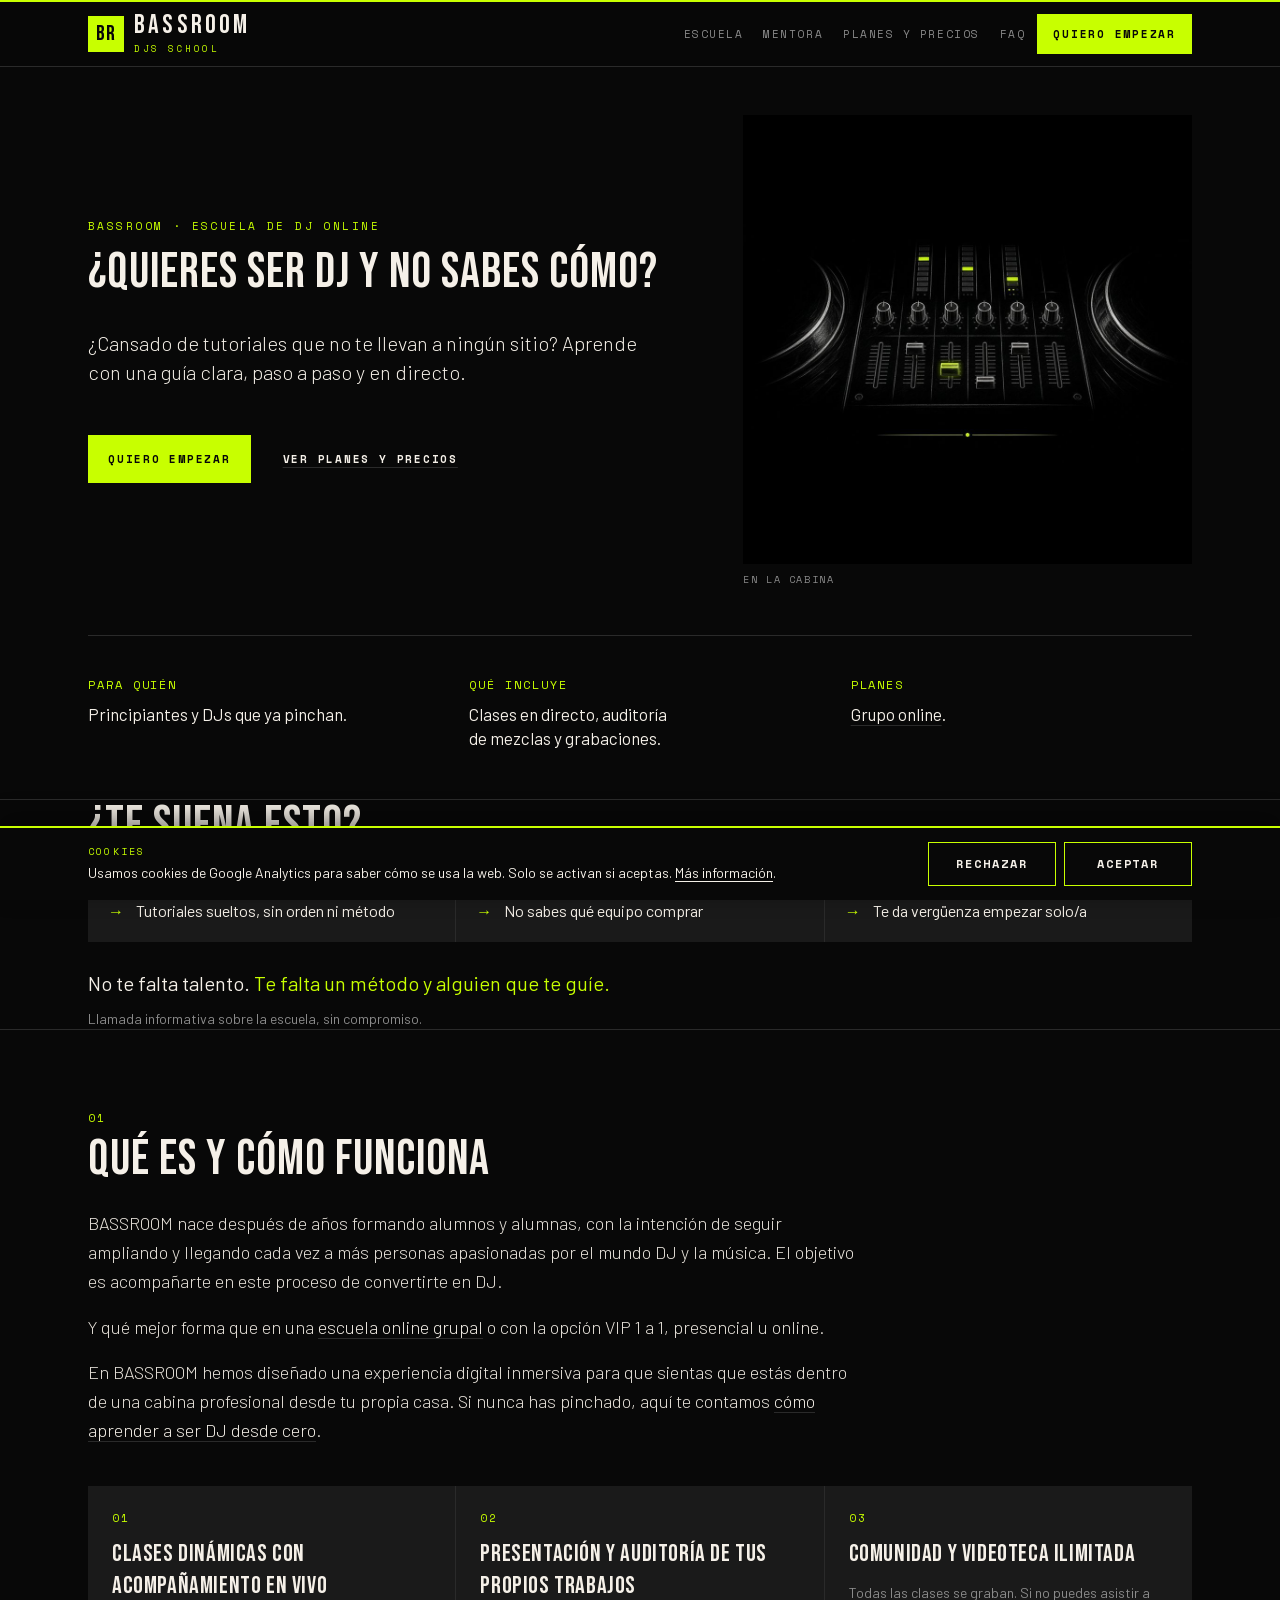
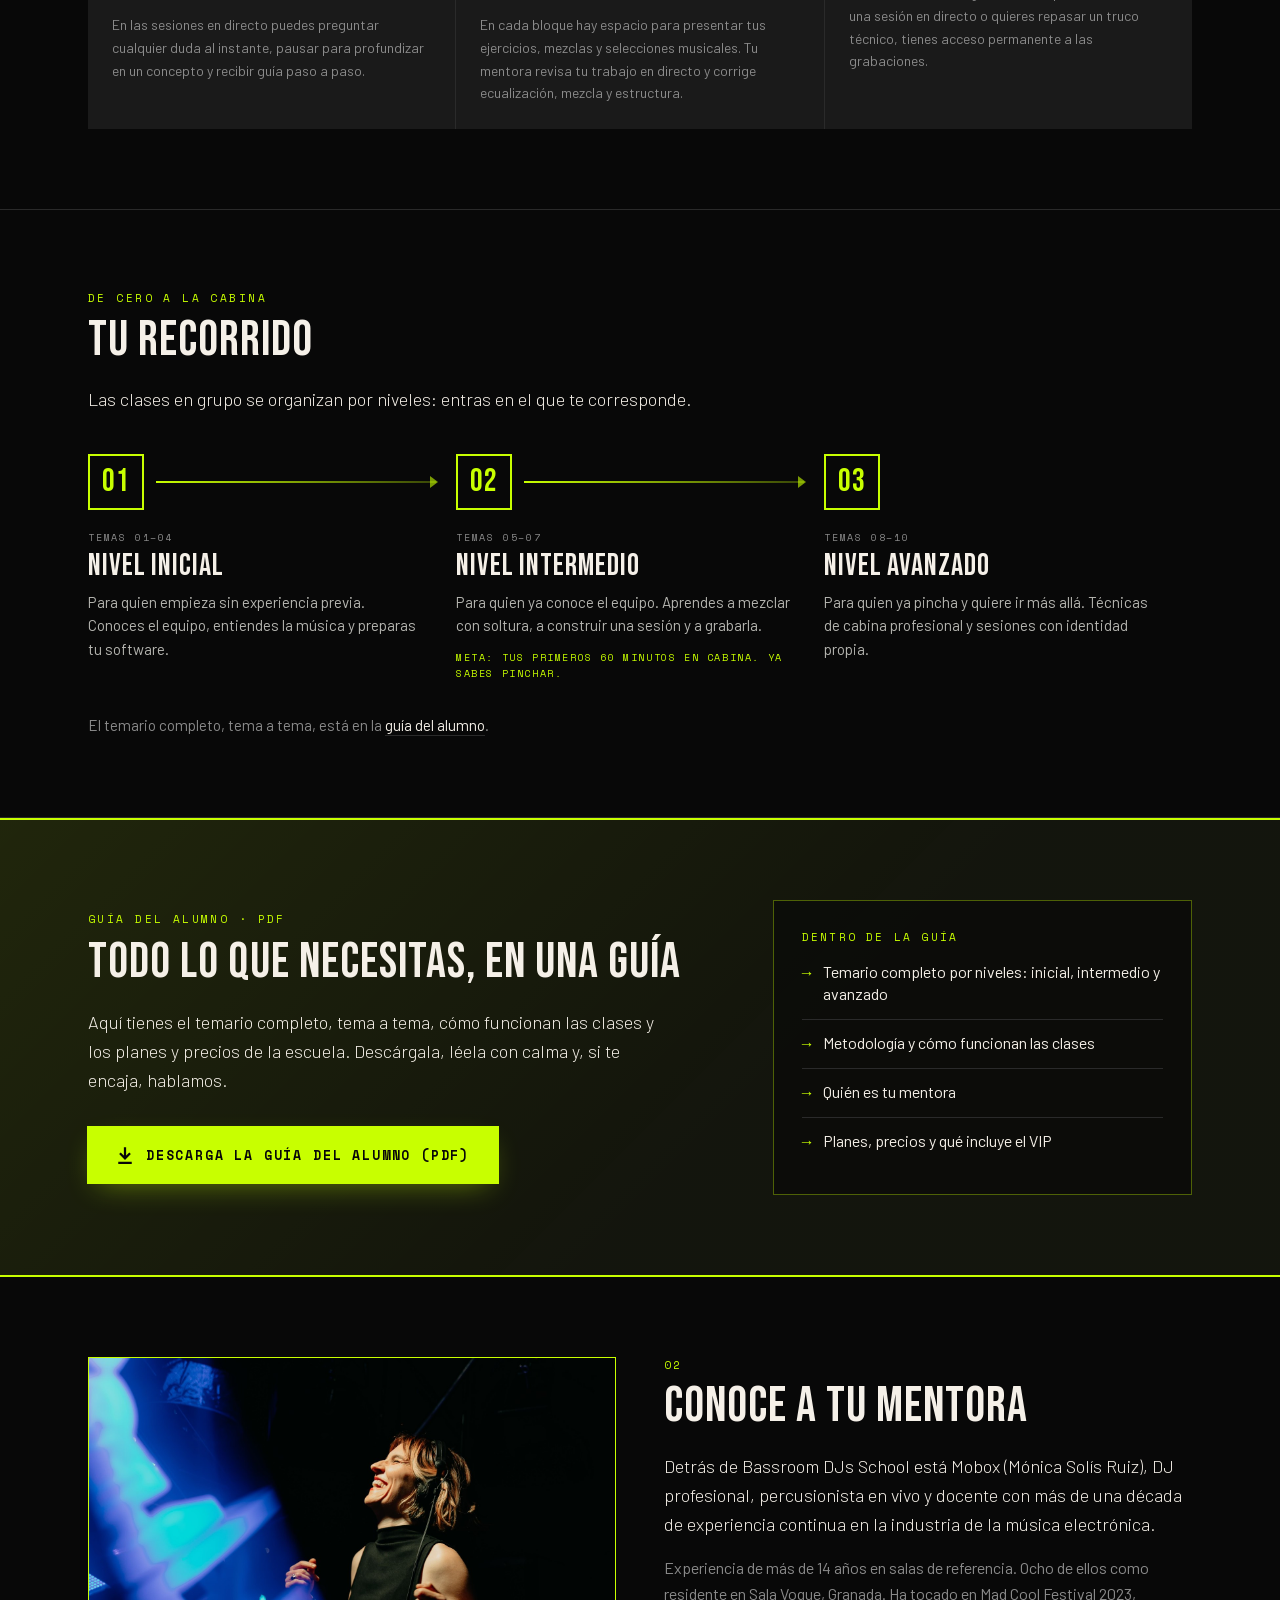
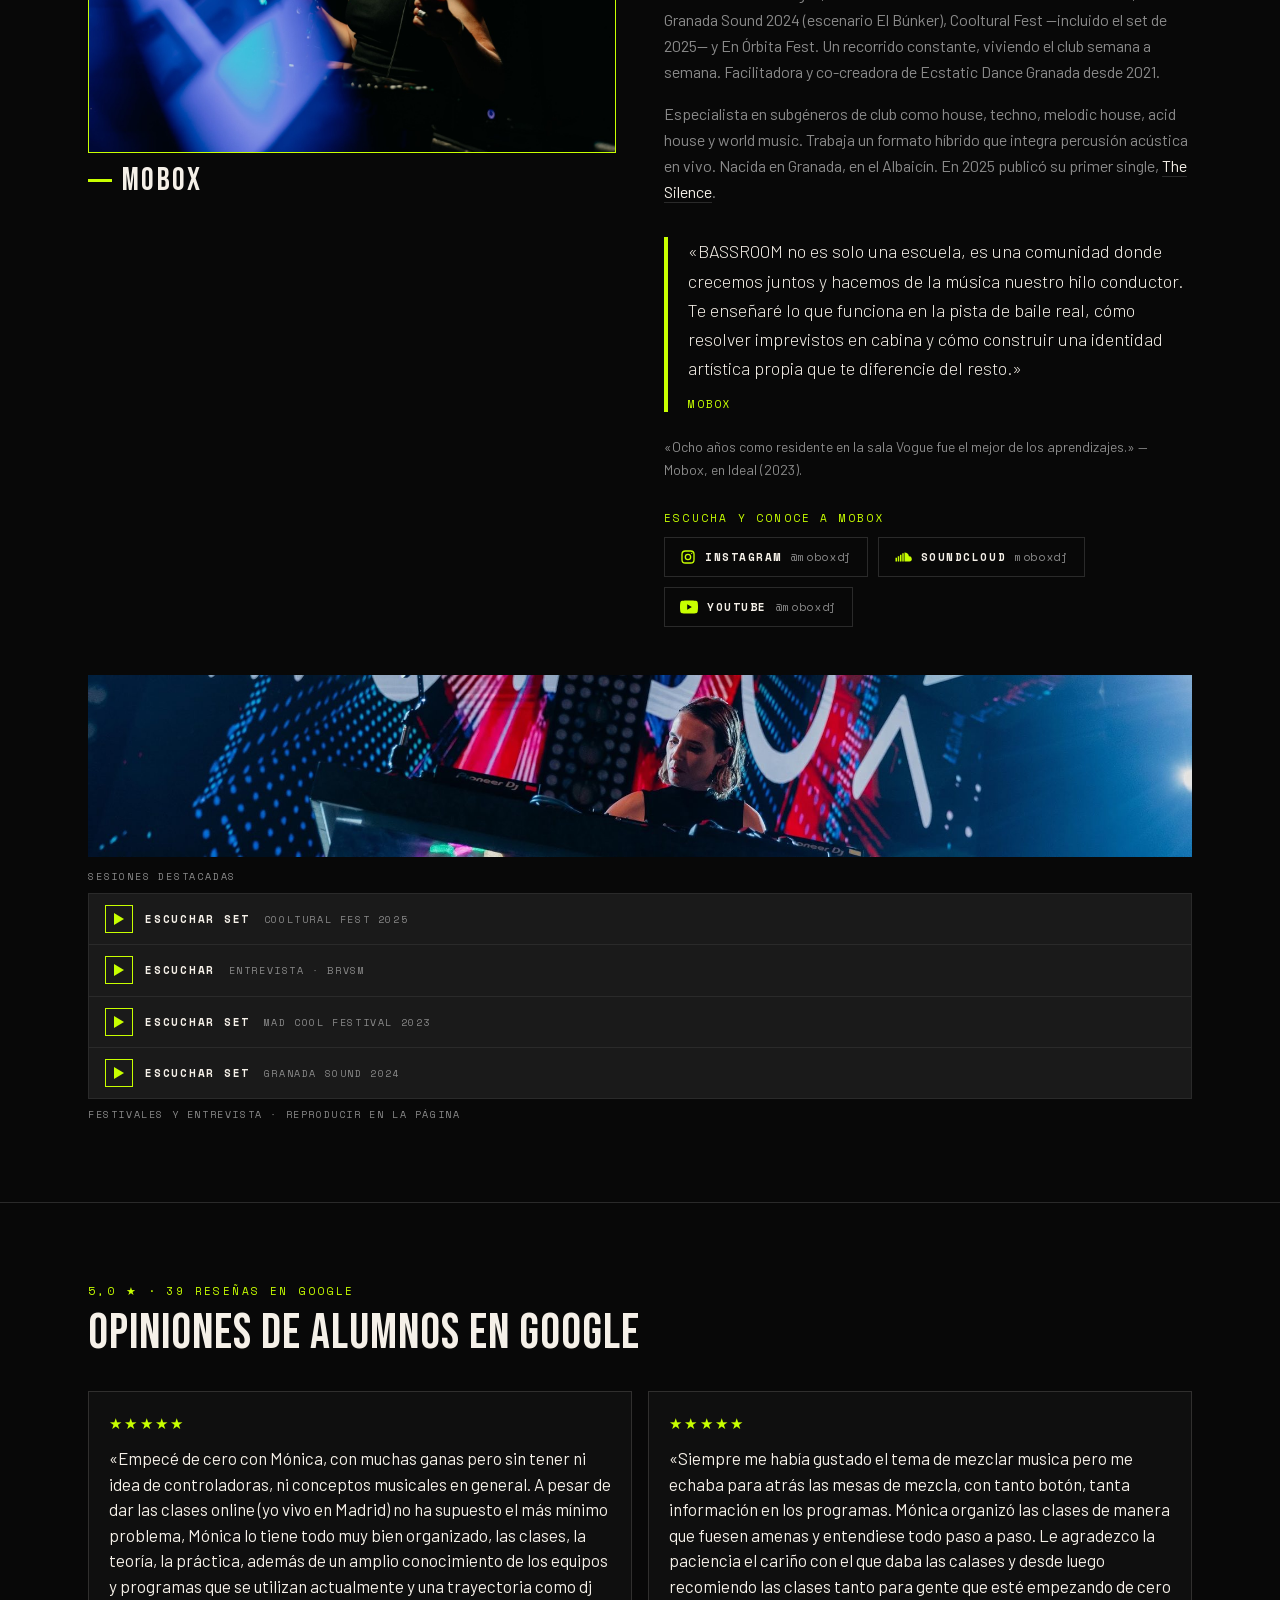
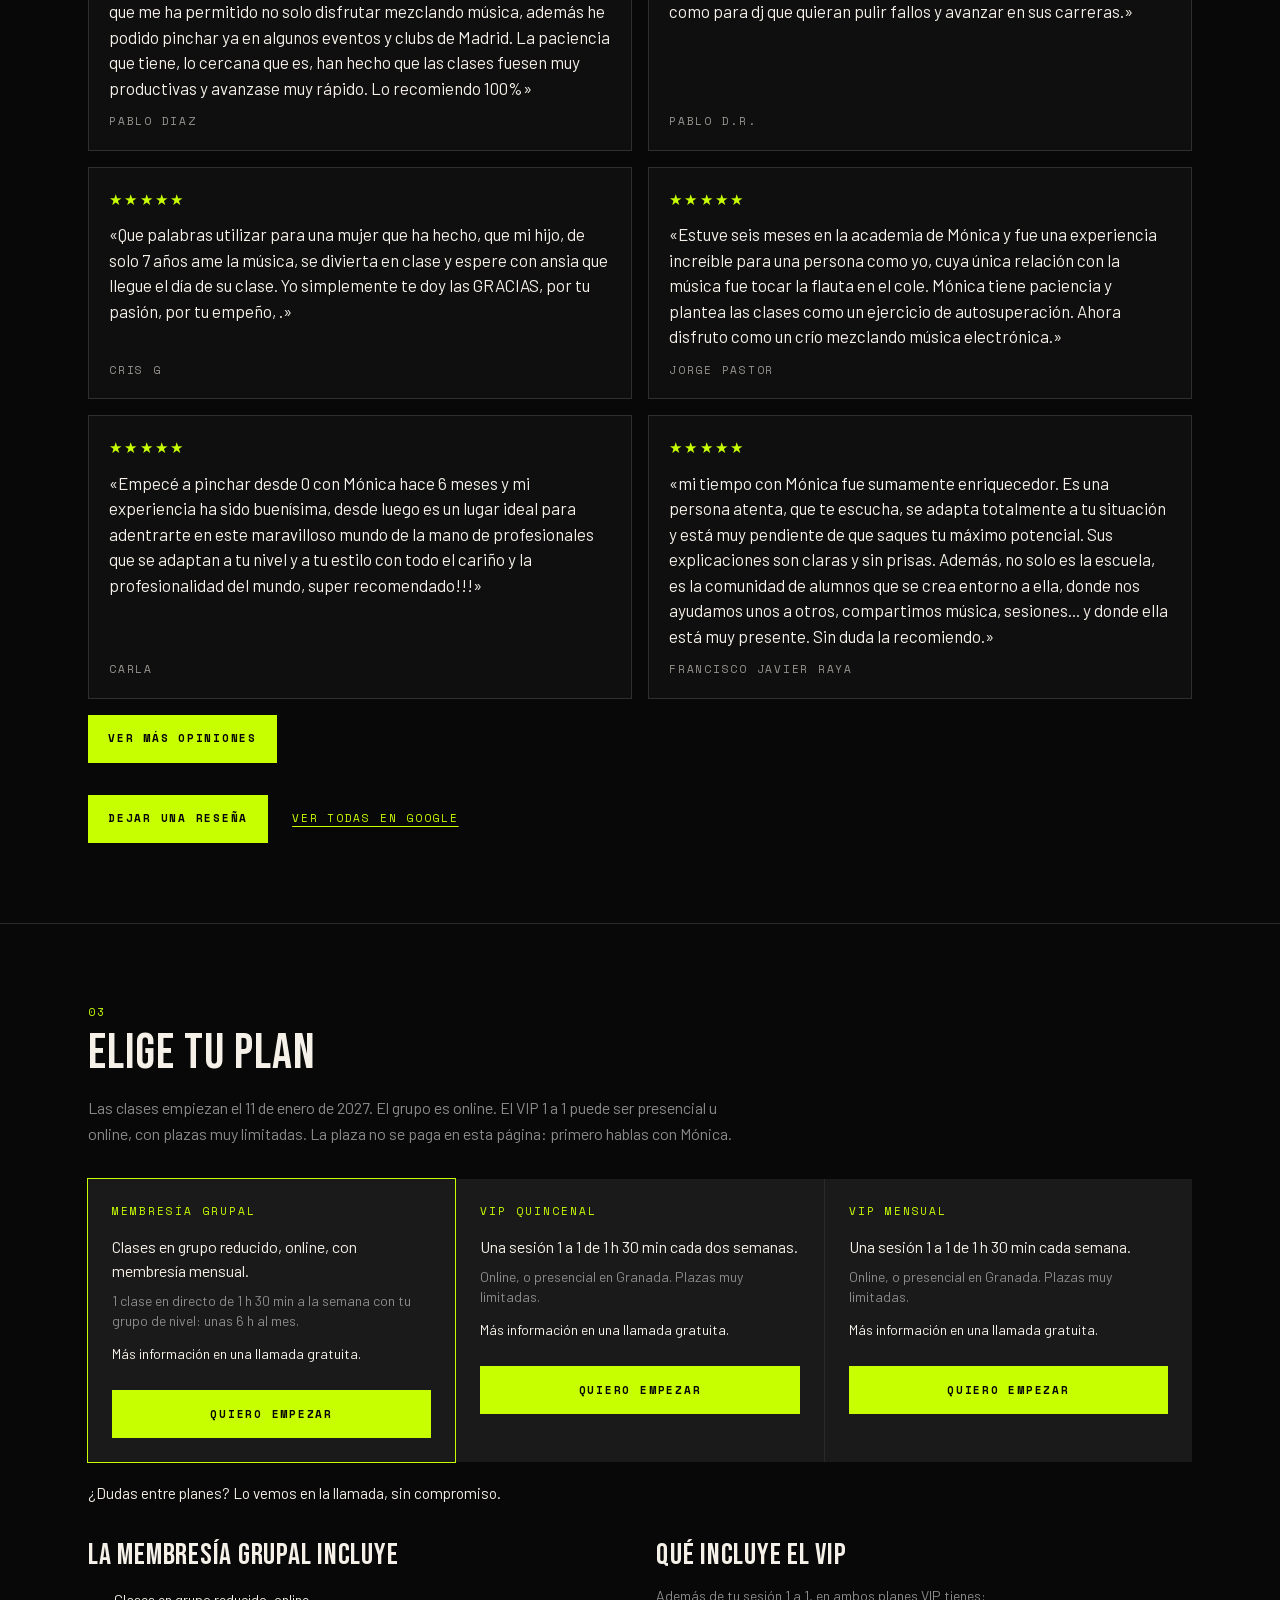
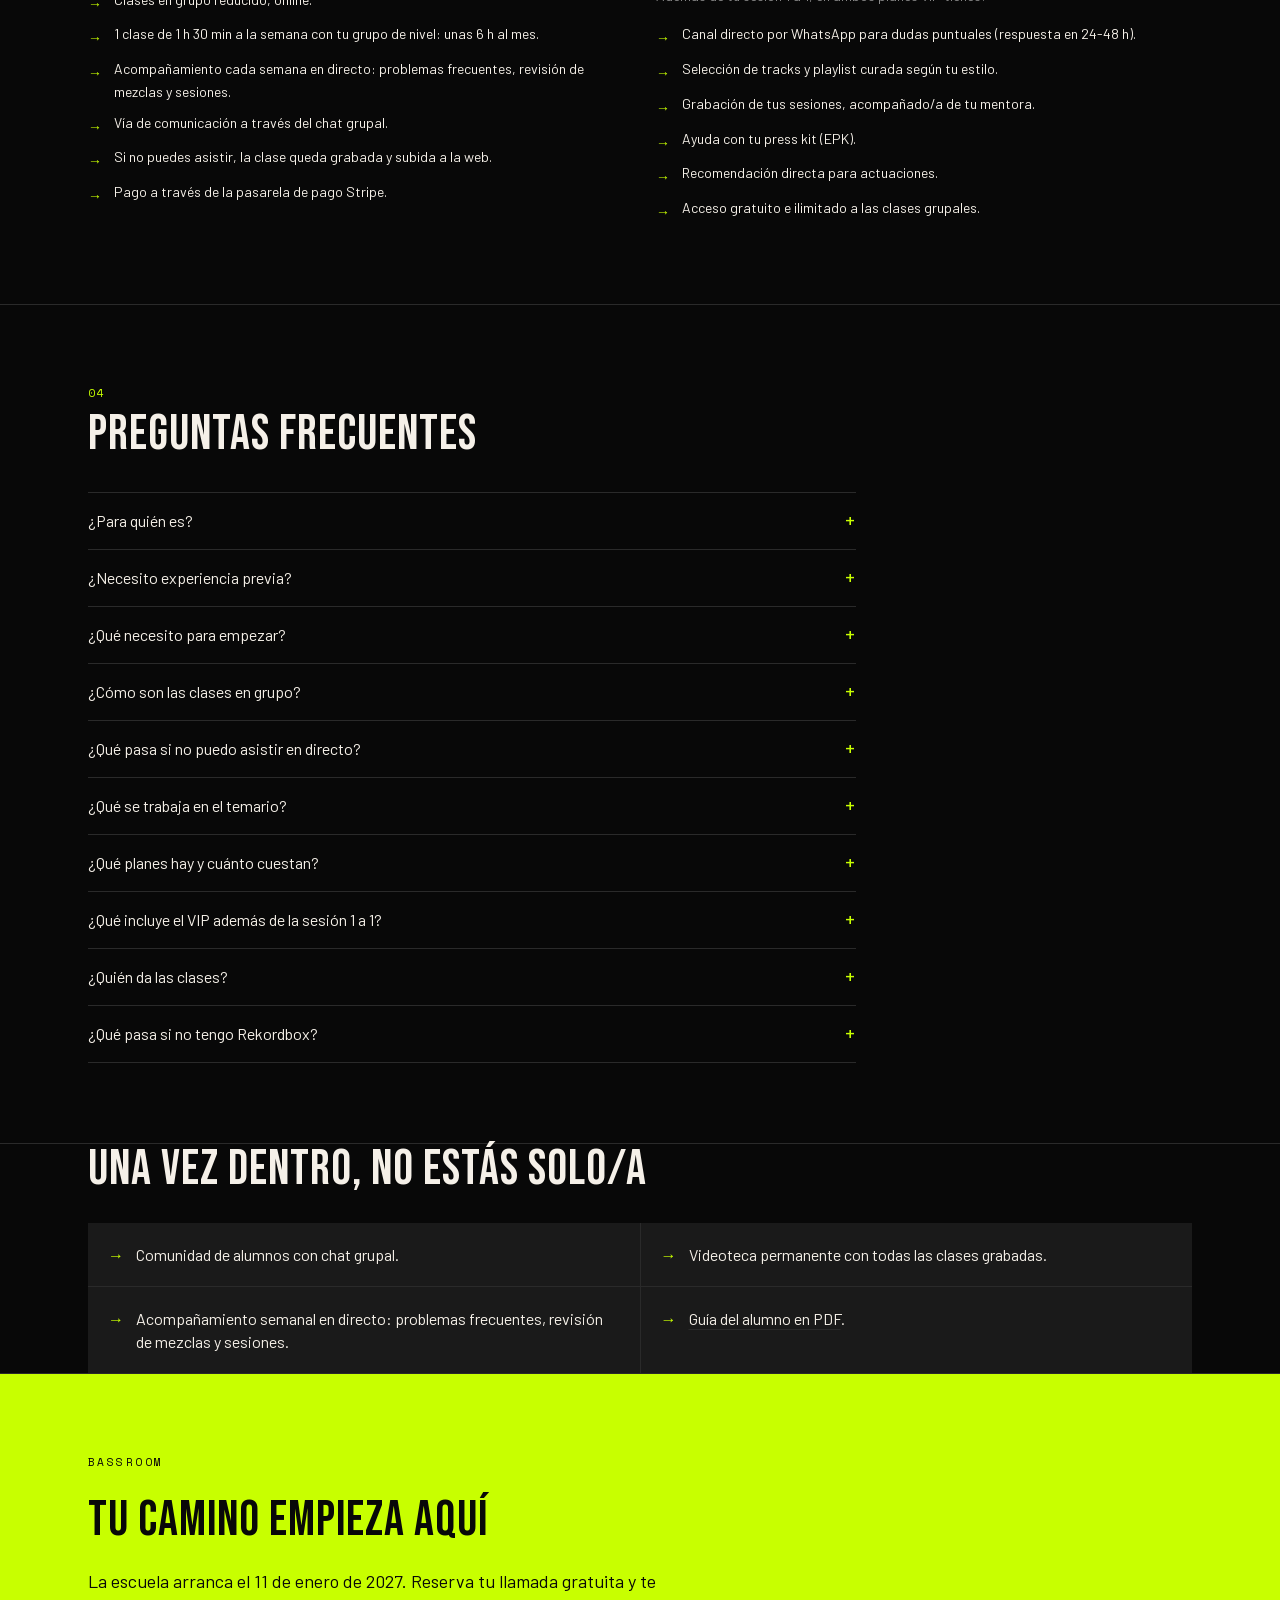
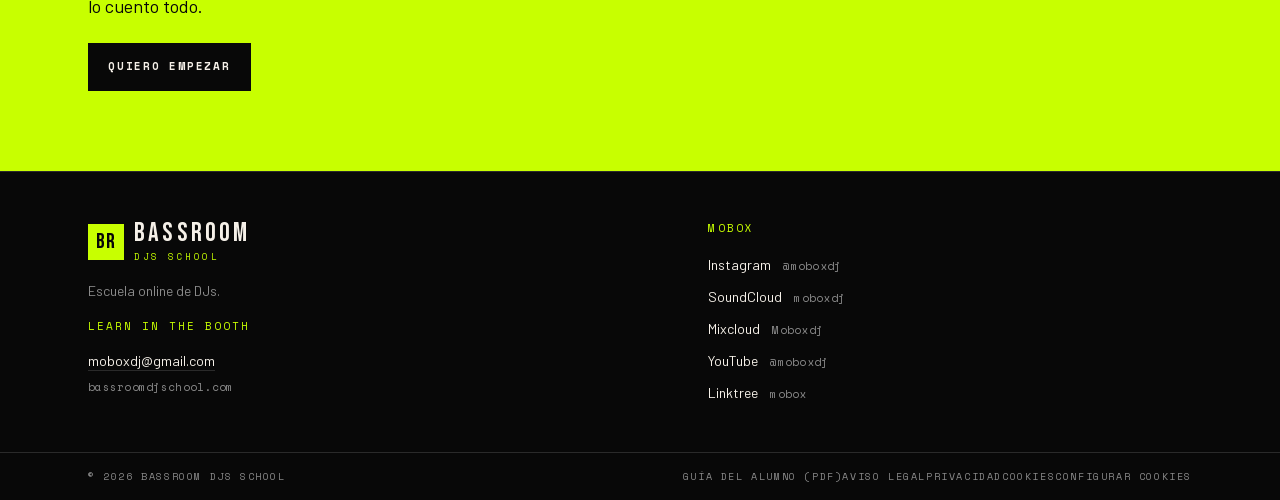
==== commit 34d99050: "Botón «Quiero empezar» con formulario propio (vista previa)" ====
--- a/index.html
+++ b/index.html
@@ -1,4 +1,4 @@
-<!DOCTYPE html><html lang="es" class="bebas_neue_f0c7163d-module__L1dYPG__variable barlow_7b1bc759-module__450VKW__variable space_mono_ace3f379-module__dZ6fcW__variable h-full"><head><meta charSet="utf-8"/><meta name="viewport" content="width=device-width, initial-scale=1"/><link rel="preload" href="/assets/fonts/235a0ef330592118-s.p.3lst16ddmao46.woff2" as="font" crossorigin="" type="font/woff2"/><link rel="preload" href="/assets/fonts/6c98c9fb873995d2-s.p.14sz-5zsn4k6e.woff2" as="font" crossorigin="" type="font/woff2"/><link rel="preload" href="/assets/fonts/8d05cfa5faa8406c-s.p.2p-978ij53_v6.woff2" as="font" crossorigin="" type="font/woff2"/><link rel="preload" href="/assets/fonts/c6e2684784a55443-s.p.2w-eao_k5pziq.woff2" as="font" crossorigin="" type="font/woff2"/><link rel="preload" href="/assets/fonts/dc0d9adbac686440-s.p.3-4lwpipb4a4k.woff2" as="font" crossorigin="" type="font/woff2"/><link rel="preload" href="/assets/fonts/fabcf92ba1ccea36-s.p.3jvga4rcv46fc.woff2" as="font" crossorigin="" type="font/woff2"/><link rel="stylesheet" href="/assets/site.css" data-precedence="next"/><style id="hero-faders-css">.hero-faders{position:absolute;inset:0;pointer-events:none}.hero-fader{position:absolute;display:block;background-size:100% 100%;background-repeat:no-repeat;will-change:transform;animation-timing-function:cubic-bezier(.45,0,.55,1);animation-iteration-count:infinite;animation-direction:alternate}.hero-fader--acid{filter:drop-shadow(0 0 2px rgba(200,255,0,.45))}.hero-fader--ch2{left:36.25%;top:50.521%;width:4.062%;height:2.917%;background-image:url(/images/hero-fader-ch2.png);animation-name:hero-fader-ch2;animation-duration:9s;animation-delay:-2s}@keyframes hero-fader-ch2{from{transform:translate(-0.179%,3.571%)}to{transform:translate(-9.154%,182.143%)}}.hero-fader--ch3{left:43.854%;top:55.104%;width:4.479%;height:3.125%;background-image:url(/images/hero-fader-ch3.png);animation-name:hero-fader-ch3;animation-duration:7.5s;animation-delay:-5s}@keyframes hero-fader-ch3{from{transform:translate(1.012%,-96.667%)}to{transform:translate(-0.802%,76.667%)}}.hero-fader--ch4{left:51.979%;top:58.125%;width:4.271%;height:2.917%;background-image:url(/images/hero-fader-ch4.png);animation-name:hero-fader-ch4;animation-duration:10.5s;animation-delay:-1s}@keyframes hero-fader-ch4{from{transform:translate(-1.073%,-157.143%)}to{transform:translate(-0.024%,-3.571%)}}.hero-fader--ch5{left:59.688%;top:50.521%;width:3.958%;height:2.917%;background-image:url(/images/hero-fader-ch5.png);animation-name:hero-fader-ch5;animation-duration:8.5s;animation-delay:-6.5s}@keyframes hero-fader-ch5{from{transform:translate(0.632%,10.714%)}to{transform:translate(12.842%,217.857%)}}@media (prefers-reduced-motion:reduce){.hero-fader{animation:none}}</style><style id="mentora-css">.mentora-foto{aspect-ratio:4/3}@media (min-width:64rem){.mentora-grid{grid-template-columns:minmax(0,1fr) minmax(0,1fr);gap:3rem}}</style><style id="guia-css">.guia-band{border-top:2px solid #c8ff00;border-bottom:2px solid #c8ff00;background:linear-gradient(135deg,rgba(200,255,0,.10),rgba(200,255,0,.03) 60%),#0d0d0d}.guia-grid{display:grid;gap:2.5rem;align-items:center}@media (min-width:64rem){.guia-grid{grid-template-columns:minmax(0,1.5fr) minmax(0,1fr);gap:3.5rem}}.guia-title{margin-top:.6rem;font-family:var(--font-bebas),"Arial Narrow",Impact,sans-serif;font-size:3.25rem;line-height:.92;letter-spacing:.03em;color:#f5f0e8;max-width:18ch}@media (min-width:40rem){.guia-title{font-size:4.5rem}}@media (min-width:64rem){.guia-title{font-size:4.75rem}}.guia-btn{margin-top:2rem;display:inline-flex;align-items:center;justify-content:center;gap:.75rem;min-height:3.5rem;padding:.75rem 1.75rem;background:#c8ff00;color:#080808;font-family:var(--font-space),ui-monospace,monospace;font-size:13px;font-weight:700;letter-spacing:.14em;text-transform:uppercase;text-decoration:none;text-align:center;transition:background-color .15s ease,color .15s ease;box-shadow:0 0 0 1px #c8ff00,0 10px 30px -10px rgba(200,255,0,.45)}.guia-btn:hover{background:#f5f0e8;color:#080808}.guia-btn:focus-visible{outline:2px solid #f5f0e8;outline-offset:3px}.guia-btn svg{flex-shrink:0}@media (max-width:39.99rem){.guia-btn{width:100%;font-size:12px;letter-spacing:.1em;padding:.75rem 1rem}}.guia-inside{border:1px solid rgba(200,255,0,.35);background:rgba(8,8,8,.6);padding:1.75rem}.guia-inside__title{font-family:var(--font-space),ui-monospace,monospace;font-size:11px;letter-spacing:.2em;text-transform:uppercase;color:#c8ff00;margin:0 0 1rem}.guia-list{list-style:none;margin:0;padding:0}.guia-list__item{display:flex;gap:.75rem;padding:.8rem 0;border-top:1px solid #2a2a2a;font-size:1rem;line-height:1.4;color:#f5f0e8}.guia-list__item:first-child{border-top:0;padding-top:0}.guia-list__mark{color:#c8ff00;font-family:var(--font-space),ui-monospace,monospace}.mentora-caption{margin-top:.75rem;font-family:var(--font-bebas),Impact,sans-serif;font-size:2rem;line-height:1;letter-spacing:.08em;color:#f5f0e8;display:flex;align-items:center;gap:.6rem}.mentora-caption::before{content:"";display:block;width:1.5rem;height:3px;background:#c8ff00}.mobox-social{margin-top:1.75rem}.mobox-social__title{margin:0 0 .7rem;font-family:var(--font-space),ui-monospace,monospace;font-size:11px;letter-spacing:.2em;text-transform:uppercase;color:#c8ff00}.mobox-social__list{display:flex;flex-wrap:wrap;gap:.6rem;list-style:none;margin:0;padding:0}.mobox-social__link{display:inline-flex;align-items:center;gap:.55rem;height:2.5rem;padding:0 .95rem;border:1px solid #2a2a2a;color:#f5f0e8;text-decoration:none;font-family:var(--font-space),ui-monospace,monospace;font-size:11px;font-weight:700;letter-spacing:.14em;text-transform:uppercase;transition:color .15s ease,border-color .15s ease}.mobox-social__link svg{color:#c8ff00;flex-shrink:0}.mobox-social__link:hover{border-color:#c8ff00;color:#c8ff00}.mobox-social__link:focus-visible{outline:2px solid #c8ff00;outline-offset:2px}.mobox-social__handle{font-weight:400;letter-spacing:.06em;text-transform:none;color:#8a8a8a}@media (prefers-reduced-motion:reduce){.guia-btn,.mobox-social__link{transition:none}}</style><style id="set-player-css">
+<!DOCTYPE html><html lang="es" class="bebas_neue_f0c7163d-module__L1dYPG__variable barlow_7b1bc759-module__450VKW__variable space_mono_ace3f379-module__dZ6fcW__variable h-full"><head><meta charSet="utf-8"/><meta name="viewport" content="width=device-width, initial-scale=1"/><link rel="preload" href="/assets/fonts/235a0ef330592118-s.p.3lst16ddmao46.woff2" as="font" crossorigin="" type="font/woff2"/><link rel="preload" href="/assets/fonts/6c98c9fb873995d2-s.p.14sz-5zsn4k6e.woff2" as="font" crossorigin="" type="font/woff2"/><link rel="preload" href="/assets/fonts/8d05cfa5faa8406c-s.p.2p-978ij53_v6.woff2" as="font" crossorigin="" type="font/woff2"/><link rel="preload" href="/assets/fonts/c6e2684784a55443-s.p.2w-eao_k5pziq.woff2" as="font" crossorigin="" type="font/woff2"/><link rel="preload" href="/assets/fonts/dc0d9adbac686440-s.p.3-4lwpipb4a4k.woff2" as="font" crossorigin="" type="font/woff2"/><link rel="preload" href="/assets/fonts/fabcf92ba1ccea36-s.p.3jvga4rcv46fc.woff2" as="font" crossorigin="" type="font/woff2"/><link rel="stylesheet" href="/assets/site.css" data-precedence="next"/><link rel="stylesheet" href="/assets/formulario.css"/><style id="hero-faders-css">.hero-faders{position:absolute;inset:0;pointer-events:none}.hero-fader{position:absolute;display:block;background-size:100% 100%;background-repeat:no-repeat;will-change:transform;animation-timing-function:cubic-bezier(.45,0,.55,1);animation-iteration-count:infinite;animation-direction:alternate}.hero-fader--acid{filter:drop-shadow(0 0 2px rgba(200,255,0,.45))}.hero-fader--ch2{left:36.25%;top:50.521%;width:4.062%;height:2.917%;background-image:url(/images/hero-fader-ch2.png);animation-name:hero-fader-ch2;animation-duration:9s;animation-delay:-2s}@keyframes hero-fader-ch2{from{transform:translate(-0.179%,3.571%)}to{transform:translate(-9.154%,182.143%)}}.hero-fader--ch3{left:43.854%;top:55.104%;width:4.479%;height:3.125%;background-image:url(/images/hero-fader-ch3.png);animation-name:hero-fader-ch3;animation-duration:7.5s;animation-delay:-5s}@keyframes hero-fader-ch3{from{transform:translate(1.012%,-96.667%)}to{transform:translate(-0.802%,76.667%)}}.hero-fader--ch4{left:51.979%;top:58.125%;width:4.271%;height:2.917%;background-image:url(/images/hero-fader-ch4.png);animation-name:hero-fader-ch4;animation-duration:10.5s;animation-delay:-1s}@keyframes hero-fader-ch4{from{transform:translate(-1.073%,-157.143%)}to{transform:translate(-0.024%,-3.571%)}}.hero-fader--ch5{left:59.688%;top:50.521%;width:3.958%;height:2.917%;background-image:url(/images/hero-fader-ch5.png);animation-name:hero-fader-ch5;animation-duration:8.5s;animation-delay:-6.5s}@keyframes hero-fader-ch5{from{transform:translate(0.632%,10.714%)}to{transform:translate(12.842%,217.857%)}}@media (prefers-reduced-motion:reduce){.hero-fader{animation:none}}</style><style id="mentora-css">.mentora-foto{aspect-ratio:4/3}@media (min-width:64rem){.mentora-grid{grid-template-columns:minmax(0,1fr) minmax(0,1fr);gap:3rem}}</style><style id="guia-css">.guia-band{border-top:2px solid #c8ff00;border-bottom:2px solid #c8ff00;background:linear-gradient(135deg,rgba(200,255,0,.10),rgba(200,255,0,.03) 60%),#0d0d0d}.guia-grid{display:grid;gap:2.5rem;align-items:center}@media (min-width:64rem){.guia-grid{grid-template-columns:minmax(0,1.5fr) minmax(0,1fr);gap:3.5rem}}.guia-title{margin-top:.6rem;font-family:var(--font-bebas),"Arial Narrow",Impact,sans-serif;font-size:3.25rem;line-height:.92;letter-spacing:.03em;color:#f5f0e8;max-width:18ch}@media (min-width:40rem){.guia-title{font-size:4.5rem}}@media (min-width:64rem){.guia-title{font-size:4.75rem}}.guia-btn{margin-top:2rem;display:inline-flex;align-items:center;justify-content:center;gap:.75rem;min-height:3.5rem;padding:.75rem 1.75rem;background:#c8ff00;color:#080808;font-family:var(--font-space),ui-monospace,monospace;font-size:13px;font-weight:700;letter-spacing:.14em;text-transform:uppercase;text-decoration:none;text-align:center;transition:background-color .15s ease,color .15s ease;box-shadow:0 0 0 1px #c8ff00,0 10px 30px -10px rgba(200,255,0,.45)}.guia-btn:hover{background:#f5f0e8;color:#080808}.guia-btn:focus-visible{outline:2px solid #f5f0e8;outline-offset:3px}.guia-btn svg{flex-shrink:0}@media (max-width:39.99rem){.guia-btn{width:100%;font-size:12px;letter-spacing:.1em;padding:.75rem 1rem}}.guia-inside{border:1px solid rgba(200,255,0,.35);background:rgba(8,8,8,.6);padding:1.75rem}.guia-inside__title{font-family:var(--font-space),ui-monospace,monospace;font-size:11px;letter-spacing:.2em;text-transform:uppercase;color:#c8ff00;margin:0 0 1rem}.guia-list{list-style:none;margin:0;padding:0}.guia-list__item{display:flex;gap:.75rem;padding:.8rem 0;border-top:1px solid #2a2a2a;font-size:1rem;line-height:1.4;color:#f5f0e8}.guia-list__item:first-child{border-top:0;padding-top:0}.guia-list__mark{color:#c8ff00;font-family:var(--font-space),ui-monospace,monospace}.mentora-caption{margin-top:.75rem;font-family:var(--font-bebas),Impact,sans-serif;font-size:2rem;line-height:1;letter-spacing:.08em;color:#f5f0e8;display:flex;align-items:center;gap:.6rem}.mentora-caption::before{content:"";display:block;width:1.5rem;height:3px;background:#c8ff00}.mobox-social{margin-top:1.75rem}.mobox-social__title{margin:0 0 .7rem;font-family:var(--font-space),ui-monospace,monospace;font-size:11px;letter-spacing:.2em;text-transform:uppercase;color:#c8ff00}.mobox-social__list{display:flex;flex-wrap:wrap;gap:.6rem;list-style:none;margin:0;padding:0}.mobox-social__link{display:inline-flex;align-items:center;gap:.55rem;height:2.5rem;padding:0 .95rem;border:1px solid #2a2a2a;color:#f5f0e8;text-decoration:none;font-family:var(--font-space),ui-monospace,monospace;font-size:11px;font-weight:700;letter-spacing:.14em;text-transform:uppercase;transition:color .15s ease,border-color .15s ease}.mobox-social__link svg{color:#c8ff00;flex-shrink:0}.mobox-social__link:hover{border-color:#c8ff00;color:#c8ff00}.mobox-social__link:focus-visible{outline:2px solid #c8ff00;outline-offset:2px}.mobox-social__handle{font-weight:400;letter-spacing:.06em;text-transform:none;color:#8a8a8a}@media (prefers-reduced-motion:reduce){.guia-btn,.mobox-social__link{transition:none}}</style><style id="set-player-css">
 .set-sessions{margin-top:.75rem}
 .set-sessions__title{margin:0 0 .55rem;font-family:var(--font-space),ui-monospace,monospace;font-size:10px;letter-spacing:.18em;text-transform:uppercase;color:#8a8a8a}
 .set-sessions__list{display:flex;flex-direction:column;gap:0;border:1px solid #2a2a2a;background:#1a1a1a}
@@ -22,7 +22,7 @@
 .press-kit-link:hover{color:#c8ff00;border-color:#c8ff00}
 .press-kit-link__mark{color:#c8ff00}
 @media (prefers-reduced-motion:reduce){.set-player__trigger,.press-kit-link{transition:none}}
-</style><style id="recorrido-css">.reco{list-style:none;margin:2.5rem 0 0;padding:0;display:grid;gap:0}.reco__step{position:relative;display:grid;align-content:start;grid-template-columns:3.5rem 1fr;column-gap:1.25rem}.reco__rail{display:flex;flex-direction:column;align-items:center}.reco__num{display:flex;align-items:center;justify-content:center;width:3.5rem;height:3.5rem;flex:none;border:2px solid #c8ff00;color:#c8ff00;font-family:var(--font-bebas),"Arial Narrow",Impact,sans-serif;font-size:2rem;line-height:1;letter-spacing:.04em}.reco__line{position:relative;flex:1;width:2px;min-height:2rem;margin:.5rem 0;background:linear-gradient(#c8ff00,rgba(200,255,0,.25))}.reco__line::after{content:"";position:absolute;left:50%;bottom:-2px;transform:translateX(-50%);border-left:6px solid transparent;border-right:6px solid transparent;border-top:8px solid rgba(200,255,0,.6)}.reco__body{padding:.35rem 0 2rem}.reco__step:last-child .reco__body{padding-bottom:0}.reco__tag{font-family:var(--font-space),ui-monospace,monospace;font-size:10px;letter-spacing:.18em;text-transform:uppercase;color:#8a8a8a}.reco__title{margin-top:.35rem;font-family:var(--font-bebas),"Arial Narrow",Impact,sans-serif;font-size:1.9rem;line-height:1;letter-spacing:.03em;color:#f5f0e8}.reco__text{margin-top:.6rem;font-size:.95rem;line-height:1.55;color:#b5b5b0;max-width:22rem}.reco__intro{margin-top:1.25rem;max-width:40rem;font-size:1.125rem;font-weight:300;line-height:1.6;color:#f5f0e8}.reco__note{margin-top:.75rem;max-width:22rem;font-family:var(--font-space),ui-monospace,monospace;font-size:10px;line-height:1.6;letter-spacing:.16em;text-transform:uppercase;color:#c8ff00}.reco__more{margin-top:2rem;font-size:.95rem;color:#8a8a8a}@media (min-width:48rem){.reco{grid-template-columns:repeat(3,1fr);column-gap:0}.reco__step{grid-template-columns:1fr;row-gap:1.25rem}.reco__rail{flex-direction:row}.reco__line{height:2px;width:auto;min-height:0;margin:0 1.25rem 0 .75rem;background:linear-gradient(90deg,#c8ff00,rgba(200,255,0,.25))}.reco__line::after{left:auto;right:-2px;bottom:auto;top:50%;transform:translateY(-50%);border-top:6px solid transparent;border-bottom:6px solid transparent;border-left:8px solid rgba(200,255,0,.6);border-right:0}.reco__body{padding:0 2rem 0 0}}</style><style id="seo-css">.footer-grid{display:grid}@media (min-width:48rem){.footer-grid{grid-template-columns:1.2fr 1fr 1fr}}.h1-eyebrow{display:block;margin-bottom:.75rem;font-family:var(--font-space),ui-monospace,monospace;font-size:11px;font-weight:400;line-height:1.5;letter-spacing:.22em;text-transform:uppercase;color:#c8ff00}@media (max-width:359px){h1.hero-h1{font-size:2.8rem}}@media (min-width:1024px) and (max-width:1279px){h1.hero-h1{font-size:5.25rem}}.crumbs{display:flex;flex-wrap:wrap;gap:.5rem;list-style:none;margin:0;padding:0}.crumbs li+li::before{content:"/";margin-right:.5rem;color:#2a2a2a}.lp-h1{line-height:.9}.lp-foto{aspect-ratio:4/3}.lp-list{list-style:none;margin:0;padding:0}.lp-list li{display:flex;gap:.75rem}</style><link rel="preload" as="image" href="/images/hero-mesa-mezclas-base.jpg" fetchpriority="high"/><meta name="msvalidate.01" content="E08A639EA00B3BBE4DC5F341C5D3B6AD"/><meta name="theme-color" content="#080808"/><meta name="color-scheme" content="dark"/><title>Aprende a ser DJ online, de cero a avanzado | Bassroom DJs School</title><meta name="description" content="Escuela de DJ online en español, de cero a nivel avanzado. Clases online en directo, revisión de tus mezclas y videoteca con todas las grabaciones."/><meta name="application-name" content="Bassroom DJs School"/><meta name="author" content="Mobox (Mónica Solís Ruiz)"/><meta name="keywords" content="escuela de DJ online,curso de DJ online,clases de DJ online,aprender a ser DJ,aprender a pinchar,BASSROOM,Mobox,Rekordbox"/><meta name="creator" content="Mobox (Mónica Solís Ruiz)"/><meta name="robots" content="index, follow, max-image-preview:large"/><link rel="canonical" href="https://bassroomdjschool.com/"/><meta property="og:title" content="Aprende a ser DJ online, de cero a avanzado | Bassroom DJs School"/><meta property="og:description" content="Escuela de DJ online en español, de cero a nivel avanzado. Clases online en directo, revisión de tus mezclas y videoteca con todas las grabaciones."/><meta property="og:url" content="https://bassroomdjschool.com/"/><meta property="og:site_name" content="Bassroom DJs School"/><meta property="og:locale" content="es_ES"/><meta property="og:image" content="https://bassroomdjschool.com/og.png"/><meta property="og:image:type" content="image/png"/><meta property="og:image:width" content="1200"/><meta property="og:image:height" content="630"/><meta property="og:image:alt" content="Bassroom DJs School, escuela de DJ online"/><meta property="og:type" content="website"/><meta name="twitter:card" content="summary_large_image"/><meta name="twitter:title" content="Aprende a ser DJ online, de cero a avanzado | Bassroom DJs School"/><meta name="twitter:description" content="Escuela de DJ online en español, de cero a nivel avanzado. Clases online en directo, revisión de tus mezclas y videoteca con todas las grabaciones."/><meta name="twitter:image" content="https://bassroomdjschool.com/og.png"/><meta name="twitter:image:alt" content="Bassroom DJs School, escuela de DJ online"/><meta name="twitter:image:type" content="image/png"/><meta name="twitter:image:width" content="1200"/><meta name="twitter:image:height" content="630"/><link rel="icon" href="/icon.png" type="image/png" sizes="32x32"/><style id="embudo-css">.hero-dl dd{text-wrap:balance}@media (max-width:1023px){div>dl.hero-dl{order:1;margin-top:1rem!important}div:has(>.hero-dl)>figure{order:2}}@media (min-width:1024px){div>dl.hero-dl{grid-column:1/-1;margin-top:0!important;grid-template-columns:repeat(3,minmax(0,1fr))!important;align-items:start;gap:2.5rem!important;padding-top:2.5rem;border-top:1px solid var(--color-line,#2a2a2a)}}.hero-lead{margin-top:1.5rem!important;line-height:1.45!important}.hero-cta{margin-top:2.5rem!important;gap:1rem!important}.hero-dl{margin-top:3rem!important;gap:1.75rem!important}.hero-dl dt{font-size:12px!important}.hero-dl dd{margin-top:.5rem!important;font-size:17px!important;line-height:1.45!important}@media (min-width:640px){.hero-cta{gap:1.5rem!important}.hero-dl{gap:2rem!important}}@media (min-width:1024px){.hero-lead{margin-top:2rem!important}.hero-cta{margin-top:3rem!important}.hero-dl{margin-top:4rem!important}}@media (max-width:639px){html body main h2#guia-titulo{font-size:min(calc((100vw - 2rem)/12.1),2.9rem)}}h1.hero-h1.hero-q,main h2#te-suena-titulo,main h2#escuela-titulo,main h2#recorrido-titulo,main h2#guia-titulo,main h2#mentora-titulo,main h2#resenas-titulo,main h2#formatos-titulo,main h2#faq-titulo,main h2#dentro-titulo,main h2#cierre-titulo{font-size:min(calc((100vw - 2rem)/11.55),2.9rem);line-height:1.02;letter-spacing:.02em;white-space:nowrap;max-width:none}@media (min-width:1024px){h1.hero-h1.hero-q,main h2#te-suena-titulo,main h2#escuela-titulo,main h2#recorrido-titulo,main h2#guia-titulo,main h2#mentora-titulo,main h2#resenas-titulo,main h2#formatos-titulo,main h2#faq-titulo,main h2#dentro-titulo,main h2#cierre-titulo{font-size:2.875rem}}@media (min-width:1280px){h1.hero-h1.hero-q,main h2#te-suena-titulo,main h2#escuela-titulo,main h2#recorrido-titulo,main h2#guia-titulo,main h2#mentora-titulo,main h2#resenas-titulo,main h2#formatos-titulo,main h2#faq-titulo,main h2#dentro-titulo,main h2#cierre-titulo{font-size:3.1rem}}.hero-sub{display:block;margin:-.25rem 0 .9rem;font-family:var(--font-space),ui-monospace,monospace;font-size:11px;letter-spacing:.16em;text-transform:uppercase;color:#f5f5f0;opacity:.8}.hero-trust{margin-top:.75rem;font-family:var(--font-space),ui-monospace,monospace;font-size:11px;letter-spacing:.12em;text-transform:uppercase;color:#c8ff00}.fx-list{margin-top:1.75rem;display:grid;gap:1px;background:var(--color-line,#2a2a2a)}@media (min-width:768px){.fx-list--3{grid-template-columns:repeat(3,1fr)}.fx-list--4{grid-template-columns:repeat(2,1fr)}}.fx-list li{display:flex;gap:.75rem;padding:1.25rem;font-size:1rem;line-height:1.45}.fx-close{margin-top:1.75rem;max-width:42rem;font-size:1.25rem;line-height:1.35}@media (max-width:639px){header a[data-slot=button]{white-space:normal;height:auto;min-height:2.5rem;padding:.35rem .6rem;max-width:9.5rem;text-align:center;line-height:1.2;font-size:10px;letter-spacing:.08em}}.plan-note{margin-top:1.25rem;font-size:.95rem}</style><style id="resenas-css">.rv-list{display:grid;gap:12px;margin-top:2rem;list-style:none;padding:0}@media(min-width:640px){.rv-list{grid-template-columns:repeat(2,minmax(0,1fr));gap:16px}}.rv-card{border:1px solid rgba(245,240,232,.14);background:#0f0f0f;padding:20px;display:flex;flex-direction:column;gap:12px}.rv-stars{color:#c8ff00;letter-spacing:.15em;font-size:15px}.rv-text{margin:0;overflow-wrap:anywhere;color:#f5f0e8;font-size:1.0625rem;line-height:1.5}.rv-author{margin:auto 0 0;font-size:11px;text-transform:uppercase;letter-spacing:.16em;color:rgba(245,240,232,.6)}.rv-actions{display:flex;flex-direction:column;gap:12px;margin-top:2rem}@media(min-width:640px){.rv-actions{flex-direction:row;align-items:center;gap:24px}}.rv-more{color:#c8ff00;text-decoration:underline;text-underline-offset:4px;font-size:11px;letter-spacing:.16em;text-transform:uppercase;padding:12px 0;text-align:center}.rv-rest{margin-top:12px}@media(min-width:640px){.rv-rest{margin-top:16px}}.rv-rest .rv-list{margin-top:0}.rv-rest[open]{display:flex;flex-direction:column}.rv-rest[open]>.rv-list{order:-1;margin-bottom:12px}@media(min-width:640px){.rv-rest[open]>.rv-list{margin-bottom:16px}}.rv-toggle{list-style:none;cursor:pointer;display:inline-flex;align-items:center;justify-content:center;gap:8px;box-sizing:border-box;font-family:var(--font-space),ui-monospace,monospace;font-size:11px;font-weight:700;letter-spacing:.16em;text-transform:uppercase;background:#c8ff00;color:#080808;height:3rem;padding:0 1.25rem;width:100%}.rv-toggle::-webkit-details-marker{display:none}.rv-toggle::marker{content:""}.rv-toggle:focus-visible{outline:2px solid #f5f0e8;outline-offset:2px}@media(min-width:640px){.rv-toggle{width:auto}}.rv-rest:not([open]) .rv-toggle__less,.rv-rest[open] .rv-toggle__more{display:none}</style></head><body class="flex min-h-full flex-col overflow-x-clip bg-void font-sans text-paper antialiased"><a class="skip-link" href="#contenido">Saltar al contenido</a><script type="application/ld+json">{"@context":"https://schema.org","@graph":[{"@type":"EducationalOrganization","@id":"https://bassroomdjschool.com/#organization","name":"Bassroom DJs School","alternateName":"Bassroom","url":"https://bassroomdjschool.com/","email":"moboxdj@gmail.com","image":"https://bassroomdjschool.com/og.png","description":"Escuela de DJ online en español, dirigida por Mobox (Mónica Solís Ruiz). Clases en directo para aprender a pinchar de cero a nivel avanzado con Rekordbox, para alumnos de toda España y de cualquier país hispanohablante: clases en grupo online o VIP 1 a 1, presencial u online.","inLanguage":"es","address":{"@type":"PostalAddress","addressCountry":"ES"},"areaServed":[{"@type":"Country","name":"España"},{"@type":"Place","name":"Latinoamérica"},{"@type":"Place","name":"Países hispanohablantes de todo el mundo"}],"founder":{"@id":"https://bassroomdjschool.com/#mobox"},"knowsLanguage":"es"},{"@type":"Person","@id":"https://bassroomdjschool.com/#mobox","name":"Mónica Solís Ruiz","alternateName":"Mobox","jobTitle":"DJ, percusionista y docente","description":"DJ profesional, percusionista en vivo y docente. Más de 14 años en salas y festivales, ocho como residente en Sala Vogue.","knowsAbout":["DJing","Mezcla","Rekordbox","House","Techno","Melodic house","Acid house","World music","Percusión en vivo"],"worksFor":{"@id":"https://bassroomdjschool.com/#organization"},"url":"https://bassroomdjschool.com/#mentora","sameAs":["https://www.instagram.com/moboxdj/","https://soundcloud.com/moboxdj","https://www.mixcloud.com/Moboxdj/","https://www.youtube.com/@moboxdj","https://linktr.ee/mobox"]},{"@type":"Course","@id":"https://bassroomdjschool.com/#curso","name":"Escuela de DJ online BASSROOM","description":"Curso de DJ online y en español, con Rekordbox, de Bassroom DJs School, para alumnos de toda España y de cualquier país hispanohablante: diez temas en tres niveles. Inicial (temas 01 a 04): la cabina, el pulso y el BPM, la música y Rekordbox. Intermedio (temas 05 a 07): mezcla, preparación de sesiones y grabación de tus primeros 60 minutos. Avanzado (temas 08 a 10): stems, samplers, capas de 3 y 4 pistas, trucos de cabina y retos en directo. Clases en directo, revisión de mezclas y videoteca con todas las grabaciones.","url":"https://bassroomdjschool.com/curso-dj-online","inLanguage":"es","provider":{"@type":"Organization","@id":"https://bassroomdjschool.com/#organization","name":"Bassroom DJs School","url":"https://bassroomdjschool.com/"},"creator":{"@id":"https://bassroomdjschool.com/#mobox"},"educationalLevel":"Tres niveles: inicial, intermedio y avanzado","teaches":["Mezcla y beatmatching","Uso de Rekordbox","Estructura musical, pulso y BPM","Preparación de sesiones y lectura de pista","Grabación de sesiones","Stems, samplers y mezcla por capas","Trucos de cabina y retos en directo"],"coursePrerequisites":"No hace falta experiencia previa.","syllabusSections":[{"@type":"Syllabus","name":"Tema 01: La cabina y el equipo","description":"El entorno DJ, tipos de equipos, conexiones y cables, y qué equipo es mejor para ti."},{"@type":"Syllabus","name":"Tema 02: Pulso, tempo y BPM","description":"Localizar y sentir el pulso de un tema; beats, barras y frases; estructura musical."},{"@type":"Syllabus","name":"Tema 03: Descarga musical","description":"Tipos de archivos de audio y dónde y cómo descargar música de alta calidad."},{"@type":"Syllabus","name":"Tema 04: Rekordbox","description":"Interfaz, configuración, importación y exportación musical."},{"@type":"Syllabus","name":"Tema 05: Primera mezcla","description":"Estructura de los tracks, sincronización de BPM (beatmatching), EQ, técnica y tipos de mezcla, con el oído como guía."},{"@type":"Syllabus","name":"Tema 06: Preparar una sesión y psicología de pista","description":"Crear una sesión coherente según el lugar, la pista y el público, y aprender a leer la pista."},{"@type":"Syllabus","name":"Tema 07: Grabación de tu primera sesión","description":"Grabas tu primera sesión de 60 minutos, guiada por Mobox. Cierra el nivel intermedio: ya sabes pinchar."},{"@type":"Syllabus","name":"Tema 08: Stems y samplers","description":"Separar voces, bases y percusiones para crear mezclas nuevas en directo, y usar samplers para efectos, loops y sonidos propios."},{"@type":"Syllabus","name":"Tema 09: Mezcla por capas y trucos de cabina","description":"Trabajo con 3 y 4 pistas a la vez, transiciones complejas y trucos de mezcla."},{"@type":"Syllabus","name":"Tema 10: Sesiones avanzadas y retos en directo","description":"Sesiones con distintas energías y curvas para llevar al público, y retos en directo para ganar rapidez, creatividad y seguridad."}],"hasPart":[{"@type":"Syllabus","position":1,"name":"Nivel inicial (temas 01 a 04)","description":"Para quien empieza sin experiencia previa. Conoces el equipo, entiendes la música y preparas tu software."},{"@type":"Syllabus","position":2,"name":"Nivel intermedio (temas 05 a 07)","description":"Para quien ya conoce el equipo. Aprendes a mezclar con soltura, a construir una sesión y a grabarla."},{"@type":"Syllabus","position":3,"name":"Nivel avanzado (temas 08 a 10)","description":"Para quien ya pincha y quiere ir más allá. Técnicas de cabina profesional y sesiones con identidad propia."}],"hasCourseInstance":[{"@type":"CourseInstance","name":"Membresía grupal online","courseMode":"online","location":{"@type":"VirtualLocation","url":"https://bassroomdjschool.com/curso-dj-online"},"courseSchedule":{"@type":"Schedule","repeatFrequency":"P1W","duration":"PT1H30M"},"instructor":{"@id":"https://bassroomdjschool.com/#mobox"},"inLanguage":"es","description":"Una clase en directo a la semana, de hora y media, en grupo reducido y por niveles. Las clases se graban y quedan en la videoteca."},{"@type":"CourseInstance","name":"VIP 1 a 1 (online o presencial)","courseMode":["online","onsite"],"location":{"@type":"VirtualLocation","url":"https://bassroomdjschool.com/curso-dj-online"},"instructor":{"@id":"https://bassroomdjschool.com/#mobox"},"inLanguage":"es","description":"Sesiones individuales de 1 h 30 min cada semana o cada dos semanas, online o presenciales, con acceso a las clases grupales online."}],"offers":[{"@type":"Offer","name":"Membresía en grupo","category":"subscription","description":"Clases online en grupo reducido: una clase en directo de hora y media a la semana, grabada. Membresía mensual, pago por Stripe.","url":"https://bassroomdjschool.com/#formatos"},{"@type":"Offer","name":"VIP Quincenal","category":"subscription","description":"Una sesión 1 a 1 cada dos semanas, online o presencial. Incluye acceso a las clases grupales.","url":"https://bassroomdjschool.com/#formatos"},{"@type":"Offer","name":"VIP Mensual","category":"subscription","description":"Una sesión 1 a 1 cada semana, online o presencial. Incluye acceso a las clases grupales.","url":"https://bassroomdjschool.com/#formatos"}]},{"@type":"WebSite","@id":"https://bassroomdjschool.com/#website","url":"https://bassroomdjschool.com/","name":"Bassroom DJs School","inLanguage":"es","publisher":{"@id":"https://bassroomdjschool.com/#organization"}},{"@type":"WebPage","@id":"https://bassroomdjschool.com/#webpage","url":"https://bassroomdjschool.com/","name":"Aprende a ser DJ online, de cero a avanzado | Bassroom DJs School","description":"Escuela de DJ online en español, de cero a nivel avanzado. Clases online en directo, revisión de tus mezclas y videoteca con todas las grabaciones.","inLanguage":"es","isPartOf":{"@id":"https://bassroomdjschool.com/#website"},"about":{"@id":"https://bassroomdjschool.com/#organization"},"mainEntity":{"@id":"https://bassroomdjschool.com/#curso"},"primaryImageOfPage":"https://bassroomdjschool.com/og.png"}]}</script><header class="sticky top-0 z-40 border-b border-line bg-void/95 backdrop-blur-md"><div class="h-0.5 bg-acid" aria-hidden="true"></div><div class="mx-auto flex h-16 max-w-6xl items-center gap-3 px-4 sm:px-6"><a class="mr-auto rounded-none focus-visible:outline-2 focus-visible:outline-offset-4 focus-visible:outline-acid" href="/"><span class="inline-flex items-center gap-2.5"><span aria-hidden="true" class="grid size-9 shrink-0 place-items-center bg-acid font-display text-[1.35rem] leading-none tracking-wide text-void">BR</span><span class="flex min-w-0 flex-col"><span class="font-display text-[1.65rem] leading-none tracking-[0.12em] text-paper">BASSROOM</span><span class="mt-1 font-mono text-[9px] uppercase tracking-[0.28em] text-acid">DJs School</span></span></span><span class="sr-only">, inicio</span></a><nav aria-label="Secciones" class="hidden items-center gap-5 lg:flex"><a class="font-mono text-[11px] uppercase tracking-[0.14em] text-mix hover:text-paper" href="/#escuela">Escuela</a><a class="font-mono text-[11px] uppercase tracking-[0.14em] text-mix hover:text-paper" href="/#mentora">Mentora</a><a class="font-mono text-[11px] uppercase tracking-[0.14em] text-mix hover:text-paper" href="/#formatos">Planes y precios</a><a class="font-mono text-[11px] uppercase tracking-[0.14em] text-mix hover:text-paper" href="/#faq">FAQ</a></nav><a data-slot="button" class="inline-flex items-center justify-center gap-2 whitespace-nowrap font-mono text-[11px] font-bold uppercase tracking-[0.16em] transition-colors focus-visible:outline-2 focus-visible:outline-offset-2 disabled:pointer-events-none disabled:opacity-50 bg-acid text-void hover:bg-paper focus-visible:outline-paper h-10 px-4 shrink-0" href="https://calendar.app.google/jAWiXbuMA2pQXPar5"><span class="sm:hidden">Reservar mi llamada gratuita</span><span class="hidden sm:inline">Reservar mi llamada gratuita</span></a></div></header><main id="contenido" class="flex-1"><script type="application/ld+json">{"@context":"https://schema.org","@type":"FAQPage","mainEntity":[{"@type":"Question","name":"¿Para quién es?","acceptedAnswer":{"@type":"Answer","text":"Para cualquier persona que hable español, en España o en cualquier otro país, tanto si empiezas de cero como si ya pinchas. El curso tiene tres niveles: inicial, intermedio y avanzado."}},{"@type":"Question","name":"¿Necesito experiencia previa?","acceptedAnswer":{"@type":"Answer","text":"No. El nivel inicial empieza por lo básico: la cabina, el equipo y el pulso de la música, paso a paso. Si ya pinchas, entras en el intermedio o el avanzado; lo vemos en la llamada."}},{"@type":"Question","name":"¿Qué necesito para empezar?","acceptedAnswer":{"@type":"Answer","text":"Un equipo básico: controladora, cascos y ordenador; más adelante, unos altavoces. Recomendamos AlphaTheta (Pioneer DJ), la marca con la que se trabaja en clase, aunque no es obligatoria. Al principio todo es más teórico, así que antes de comprar nada lo mejor es preguntarlo en la llamada."}},{"@type":"Question","name":"¿Cómo son las clases en grupo?","acceptedAnswer":{"@type":"Answer","text":"Son online, en grupos reducidos organizados por nivel: 1 clase de 1 h 30 min a la semana con tu grupo (unas 6 h al mes). En directo puedes preguntar, pausar y seguir la guía paso a paso. En cada bloque presentas ejercicios, mezclas y selecciones, y tu mentora los revisa en la propia clase (ecualización, mezcla y estructura). Hay un chat grupal."}},{"@type":"Question","name":"¿Qué pasa si no puedo asistir en directo?","acceptedAnswer":{"@type":"Answer","text":"La clase queda grabada y subida a la web, y puedes verla cuando quieras. El acceso a las grabaciones es permanente: la videoteca no tiene límite."}},{"@type":"Question","name":"¿Qué se trabaja en el temario?","acceptedAnswer":{"@type":"Answer","text":"Diez temas en tres niveles. Inicial: la cabina y el equipo, pulso y BPM, descarga de música y Rekordbox. Intermedio: la primera mezcla, cómo preparar una sesión y leer la pista, y la grabación de tus primeros 60 minutos. Avanzado: stems y samplers, capas con 3 y 4 pistas, trucos de cabina, sesiones con distintas energías y retos en directo. Tienes el temario completo en la guía del alumno (PDF)."}},{"@type":"Question","name":"¿Qué planes hay y cuánto cuestan?","acceptedAnswer":{"@type":"Answer","text":"Membresía grupal: 1 clase en directo de 1 h 30 min a la semana con tu grupo de nivel (unas 6 h al mes). VIP quincenal: una sesión 1 a 1 cada dos semanas. VIP mensual: una sesión 1 a 1 cada semana. Cada sesión 1 a 1 dura 1 h 30 min y puede ser presencial u online, con plazas muy limitadas. Más información en una llamada gratuita."}},{"@type":"Question","name":"¿Qué incluye el VIP además de la sesión 1 a 1?","acceptedAnswer":{"@type":"Answer","text":"WhatsApp para dudas puntuales, con respuesta en 24-48 horas; una playlist curada según tu estilo; grabación de tus sesiones con tu mentora; ayuda con el press kit; recomendación directa para actuaciones; y acceso gratuito e ilimitado a las clases grupales. Es el mismo paquete en los dos planes VIP."}},{"@type":"Question","name":"¿Quién da las clases?","acceptedAnswer":{"@type":"Answer","text":"Mobox (Mónica), DJ profesional, percusionista en vivo y docente, con más de una década de experiencia continua en la música electrónica y más de 14 años en salas y festivales."}},{"@type":"Question","name":"¿Qué pasa si no tengo Rekordbox?","acceptedAnswer":{"@type":"Answer","text":"Trabajamos con Rekordbox, pero si usas otro programa, no te preocupes: todos funcionan prácticamente igual y podrás seguir las clases sin ningún problema."}}]}</script><section class="border-b border-line"><div class="mx-auto grid max-w-6xl items-center gap-8 px-4 py-8 sm:px-6 sm:py-10 lg:grid-cols-[minmax(0,1.15fr)_minmax(280px,0.85fr)] lg:gap-12 lg:py-12"><div><p class="h1-eyebrow">BASSROOM · Escuela de DJ online</p><h1 class="hero-h1 hero-q font-display text-paper"><span class="sr-only">Aprende a ser DJ. </span>¿Quieres ser DJ y no sabes cómo?</h1><p class="hero-lead mt-4 max-w-xl text-lg font-light leading-snug text-paper sm:text-xl">¿Cansado de tutoriales que no te llevan a ningún sitio? Aprende con una guía clara, paso a paso y en directo.</p><div class="hero-cta mt-5 flex flex-col gap-1 sm:flex-row sm:items-center sm:gap-3"><a data-slot="button" class="inline-flex items-center justify-center gap-2 whitespace-nowrap font-mono text-[11px] font-bold uppercase tracking-[0.16em] transition-colors focus-visible:outline-2 focus-visible:outline-offset-2 disabled:pointer-events-none disabled:opacity-50 bg-acid text-void hover:bg-paper focus-visible:outline-paper h-12 px-5 w-full sm:w-auto" href="https://calendar.app.google/jAWiXbuMA2pQXPar5">Reservar mi llamada gratuita</a><a class="inline-flex h-12 items-center justify-center px-2 font-mono text-[11px] font-bold uppercase tracking-[0.16em] text-paper underline decoration-line underline-offset-4 hover:text-acid" href="/#formatos">Ver planes y precios</a></div></div><figure><div class="relative aspect-square overflow-hidden bg-booth"><img alt="Boceto de una mesa de mezclas." decoding="async" fetchpriority="high" width="960" height="960" data-nimg="fill" class="object-cover object-center" style="position:absolute;height:100%;width:100%;left:0;top:0;right:0;bottom:0;color:transparent" sizes="(min-width: 1024px) 40vw, 100vw" src="/images/hero-mesa-mezclas-base.jpg"/><div class="hero-faders" aria-hidden="true"><span class="hero-fader hero-fader--ch2"></span><span class="hero-fader hero-fader--ch3 hero-fader--acid"></span><span class="hero-fader hero-fader--ch4"></span><span class="hero-fader hero-fader--ch5"></span></div></div><figcaption class="mt-2 font-mono text-[10px] uppercase tracking-[0.16em] text-mix">En la cabina</figcaption></figure><dl class="hero-dl mt-5 grid gap-2 sm:grid-cols-3 sm:gap-3"><div><dt class="font-mono text-[10px] uppercase tracking-[0.16em] text-acid">Para quién</dt><dd class="mt-1 text-sm leading-snug text-paper">Principiantes y DJs que ya pinchan.</dd></div><div><dt class="font-mono text-[10px] uppercase tracking-[0.16em] text-acid">Qué incluye</dt><dd class="mt-1 text-sm leading-snug text-paper">Clases en directo, auditoría de mezclas y grabaciones.</dd></div><div><dt class="font-mono text-[10px] uppercase tracking-[0.16em] text-acid">Planes</dt><dd class="mt-1 text-sm leading-snug text-paper"><a class="text-paper underline decoration-line underline-offset-4 hover:text-acid" href="/curso-dj-online">Grupo online</a>.</dd></div></dl></div></section><section id="te-suena" aria-labelledby="te-suena-titulo" class="scroll-mt-20 border-b border-line"><div class="mx-auto max-w-6xl px-4 py-14 sm:px-6 sm:py-16"><h2 id="te-suena-titulo" class="font-display text-5xl tracking-wide text-paper sm:text-6xl">¿Te suena esto?</h2><ul class="fx-list fx-list--3"><li class="bg-booth text-paper"><span aria-hidden="true" class="text-acid">→</span><span>Tutoriales sueltos, sin orden ni método</span></li><li class="bg-booth text-paper"><span aria-hidden="true" class="text-acid">→</span><span>No sabes qué equipo comprar</span></li><li class="bg-booth text-paper"><span aria-hidden="true" class="text-acid">→</span><span>Te da vergüenza empezar solo/a</span></li></ul><p class="fx-close text-paper">No te falta talento. <span class="text-acid">Te falta un método y alguien que te guíe.</span></p><p class="mt-3 text-sm text-mix">Llamada informativa sobre la escuela, sin compromiso.</p></div></section><section id="escuela" aria-labelledby="escuela-titulo" class="scroll-mt-20 border-b border-line"><div class="mx-auto max-w-6xl px-4 py-16 sm:px-6 sm:py-20"><p class="font-mono text-[11px] uppercase tracking-[0.22em] text-acid">01</p><h2 id="escuela-titulo" class="mt-2 max-w-3xl font-display text-5xl tracking-wide text-paper sm:text-6xl">Qué es y cómo funciona</h2><div class="mt-6 max-w-3xl space-y-4 text-lg font-light leading-relaxed text-paper/95"><p>BASSROOM nace después de años formando alumnos y alumnas, con la intención de seguir ampliando y llegando cada vez a más personas apasionadas por el mundo DJ y la música. El objetivo es acompañarte en este proceso de convertirte en DJ.</p><p>Y qué mejor forma que en una <a class="text-paper underline decoration-line underline-offset-4 hover:text-acid" href="/curso-dj-online">escuela online grupal</a> o con la opción VIP 1 a 1, presencial u online.</p><p>En BASSROOM hemos diseñado una experiencia digital inmersiva para que sientas que estás dentro de una cabina profesional desde tu propia casa. Si nunca has pinchado, aquí te contamos <a class="text-paper underline decoration-line underline-offset-4 hover:text-acid" href="/aprender-a-ser-dj-desde-cero">cómo aprender a ser DJ desde cero</a>.</p></div><ol class="mt-10 grid gap-px bg-line sm:grid-cols-3"><li class="bg-booth p-6"><p class="font-mono text-[11px] tracking-[0.18em] text-acid">01</p><h3 class="mt-3 font-display text-2xl tracking-wide text-paper">Clases dinámicas con acompañamiento en vivo</h3><p class="mt-3 text-sm leading-relaxed text-mix">En las sesiones en directo puedes preguntar cualquier duda al instante, pausar para profundizar en un concepto y recibir guía paso a paso.</p></li><li class="bg-booth p-6"><p class="font-mono text-[11px] tracking-[0.18em] text-acid">02</p><h3 class="mt-3 font-display text-2xl tracking-wide text-paper">Presentación y auditoría de tus propios trabajos</h3><p class="mt-3 text-sm leading-relaxed text-mix">En cada bloque hay espacio para presentar tus ejercicios, mezclas y selecciones musicales. Tu mentora revisa tu trabajo en directo y corrige ecualización, mezcla y estructura.</p></li><li class="bg-booth p-6"><p class="font-mono text-[11px] tracking-[0.18em] text-acid">03</p><h3 class="mt-3 font-display text-2xl tracking-wide text-paper">Comunidad y videoteca ilimitada</h3><p class="mt-3 text-sm leading-relaxed text-mix">Todas las clases se graban. Si no puedes asistir a una sesión en directo o quieres repasar un truco técnico, tienes acceso permanente a las grabaciones.</p></li></ol></div></section><section id="recorrido" aria-labelledby="recorrido-titulo" class="scroll-mt-20 border-b border-line"><div class="mx-auto max-w-6xl px-4 py-16 sm:px-6 sm:py-20"><p class="font-mono text-[11px] uppercase tracking-[0.22em] text-acid">De cero a la cabina</p><h2 id="recorrido-titulo" class="mt-2 max-w-3xl font-display text-5xl tracking-wide text-paper sm:text-6xl">Tu recorrido</h2><p class="reco__intro">Las clases en grupo se organizan por niveles: entras en el que te corresponde.</p><ol class="reco"><li class="reco__step"><div class="reco__rail"><span class="reco__num" aria-hidden="true">01</span><span class="reco__line" aria-hidden="true"></span></div><div class="reco__body"><p class="reco__tag">Temas 01–04</p><h3 class="reco__title">Nivel inicial</h3><p class="reco__text">Para quien empieza sin experiencia previa. Conoces el equipo, entiendes la música y preparas tu software.</p></div></li><li class="reco__step"><div class="reco__rail"><span class="reco__num" aria-hidden="true">02</span><span class="reco__line" aria-hidden="true"></span></div><div class="reco__body"><p class="reco__tag">Temas 05–07</p><h3 class="reco__title">Nivel intermedio</h3><p class="reco__text">Para quien ya conoce el equipo. Aprendes a mezclar con soltura, a construir una sesión y a grabarla.</p><p class="reco__note">Meta: tus primeros 60 minutos en cabina. Ya sabes pinchar.</p></div></li><li class="reco__step"><div class="reco__rail"><span class="reco__num" aria-hidden="true">03</span></div><div class="reco__body"><p class="reco__tag">Temas 08–10</p><h3 class="reco__title">Nivel avanzado</h3><p class="reco__text">Para quien ya pincha y quiere ir más allá. Técnicas de cabina profesional y sesiones con identidad propia.</p></div></li></ol><p class="reco__more">El temario completo, tema a tema, está en la <a class="text-paper underline decoration-line underline-offset-4 hover:text-acid" href="#guia">guía del alumno</a>.</p></div></section><section id="guia" aria-labelledby="guia-titulo" class="guia-band scroll-mt-20"><div class="mx-auto max-w-6xl px-4 py-16 sm:px-6 sm:py-20"><div class="guia-grid"><div><p class="font-mono text-[11px] uppercase tracking-[0.22em] text-acid">Guía del alumno · PDF</p><h2 id="guia-titulo" class="guia-title">Todo lo que necesitas, en una guía</h2><p class="mt-5 max-w-xl text-lg font-light leading-relaxed text-paper">Aquí tienes el temario completo, tema a tema, cómo funcionan las clases y los planes y precios de la escuela. Descárgala, léela con calma y, si te encaja, hablamos.</p><a class="guia-btn" href="/docs/bassroom-guia-del-alumno.pdf" download="BASSROOM-guia-del-alumno.pdf"><svg width="18" height="18" viewBox="0 0 16 16" fill="none" stroke="currentColor" stroke-width="2" aria-hidden="true" focusable="false"><path d="M8 1v10M3.5 6.5 8 11l4.5-4.5M2 15h12"/></svg>Descarga la guía del alumno (PDF)</a></div><div class="guia-inside"><p class="guia-inside__title">Dentro de la guía</p><ul class="guia-list"><li class="guia-list__item"><span class="guia-list__mark" aria-hidden="true">→</span><span>Temario completo por niveles: inicial, intermedio y avanzado</span></li><li class="guia-list__item"><span class="guia-list__mark" aria-hidden="true">→</span><span>Metodología y cómo funcionan las clases</span></li><li class="guia-list__item"><span class="guia-list__mark" aria-hidden="true">→</span><span>Quién es tu mentora</span></li><li class="guia-list__item"><span class="guia-list__mark" aria-hidden="true">→</span><span>Planes, precios y qué incluye el VIP</span></li></ul></div></div></div></section><section id="mentora" aria-labelledby="mentora-titulo" class="scroll-mt-20 border-b border-line"><div class="mx-auto max-w-6xl px-4 py-16 sm:px-6 sm:py-20"><div class="mentora-grid grid items-start gap-10"><figure><div class="mentora-foto relative overflow-hidden border border-acid bg-booth"><img alt="Mobox riéndose mientras pincha en cabina, con auriculares y luces azules." loading="lazy" decoding="async" width="1600" height="1200" class="object-cover" style="position:absolute;height:100%;width:100%;left:0;top:0;right:0;bottom:0;color:transparent" sizes="(min-width: 1024px) 48vw, 100vw" src="/images/mobox-sesion.jpg"/></div><figcaption class="mentora-caption">Mobox</figcaption></figure><div><p class="font-mono text-[11px] uppercase tracking-[0.22em] text-acid">02</p><h2 id="mentora-titulo" class="mt-2 font-display text-5xl tracking-wide text-paper sm:text-6xl">Conoce a tu mentora</h2><p class="mt-5 text-lg font-light leading-relaxed text-paper">Detrás de Bassroom DJs School está Mobox (Mónica Solís Ruiz), DJ profesional, percusionista en vivo y docente con más de una década de experiencia continua en la industria de la música electrónica.</p><p class="mt-4 text-base leading-relaxed text-mix">Experiencia de más de 14 años en salas de referencia. Ocho de ellos como residente en Sala Vogue, Granada. Ha tocado en Mad Cool Festival 2023, Granada Sound 2024 (escenario El Búnker), Cooltural Fest —incluido el set de 2025— y En Órbita Fest. Un recorrido constante, viviendo el club semana a semana. Facilitadora y co-creadora de Ecstatic Dance Granada desde 2021.</p><p class="mt-4 text-base leading-relaxed text-mix">Especialista en subgéneros de club como house, techno, melodic house, acid house y world music. Trabaja un formato híbrido que integra percusión acústica en vivo. Nacida en Granada, en el Albaicín. En 2025 publicó su primer single, <a href="https://open.spotify.com/track/4EcnIBrdG2cHwZZdcrkAJ8" class="text-paper underline decoration-line underline-offset-4 hover:text-acid" target="_blank" rel="noopener noreferrer">The Silence<span class="sr-only"> (se abre en una pestaña nueva)</span></a>.</p><figure class="mt-8 border-l-4 border-acid pl-5"><blockquote class="text-lg font-light leading-relaxed text-paper">«BASSROOM no es solo una escuela, es una comunidad donde crecemos juntos y hacemos de la música nuestro hilo conductor. Te enseñaré lo que funciona en la pista de baile real, cómo resolver imprevistos en cabina y cómo construir una identidad artística propia que te diferencie del resto.»</blockquote><figcaption class="mt-3 font-mono text-[11px] uppercase tracking-[0.16em] text-acid">Mobox</figcaption></figure><p class="mt-6 text-sm leading-relaxed text-mix">«Ocho años como residente en la sala Vogue fue el mejor de los aprendizajes.» — Mobox, en Ideal (2023).</p><div class="mobox-social"><p class="mobox-social__title">Escucha y conoce a Mobox</p><ul class="mobox-social__list"><li><a class="mobox-social__link" href="https://www.instagram.com/moboxdj/" target="_blank" rel="noopener noreferrer me"><svg width="16" height="16" viewBox="0 0 24 24" fill="none" stroke="currentColor" stroke-width="2" aria-hidden="true" focusable="false"><rect x="3" y="3" width="18" height="18" rx="5"/><circle cx="12" cy="12" r="4"/><circle cx="17.5" cy="6.5" r="1" fill="currentColor" stroke="none"/></svg><span>Instagram</span><span class="mobox-social__handle">@moboxdj</span><span class="sr-only"> (se abre en una pestaña nueva)</span></a></li><li><a class="mobox-social__link" href="https://soundcloud.com/moboxdj" target="_blank" rel="noopener noreferrer me"><svg width="18" height="16" viewBox="0 0 24 20" fill="currentColor" aria-hidden="true" focusable="false"><path d="M14 4a6 6 0 0 1 5.9 5A3.5 3.5 0 1 1 20.5 16H14z"/><rect x="11" y="5" width="2" height="11"/><rect x="8" y="7" width="2" height="9"/><rect x="5" y="9" width="2" height="7"/><rect x="2" y="11" width="2" height="5"/></svg><span>SoundCloud</span><span class="mobox-social__handle">moboxdj</span><span class="sr-only"> (se abre en una pestaña nueva)</span></a></li><li><a class="mobox-social__link" href="https://www.youtube.com/@moboxdj" target="_blank" rel="noopener noreferrer me"><svg width="18" height="14" viewBox="0 0 24 18" fill="currentColor" aria-hidden="true" focusable="false"><path d="M23.5 2.8A3 3 0 0 0 21.4.7C19.5.2 12 .2 12 .2s-7.5 0-9.4.5A3 3 0 0 0 .5 2.8 31 31 0 0 0 0 9a31 31 0 0 0 .5 6.2 3 3 0 0 0 2.1 2.1c1.9.5 9.4.5 9.4.5s7.5 0 9.4-.5a3 3 0 0 0 2.1-2.1A31 31 0 0 0 24 9a31 31 0 0 0-.5-6.2zM9.6 12.8V5.2L15.8 9z"/></svg><span>YouTube</span><span class="mobox-social__handle">@moboxdj</span><span class="sr-only"> (se abre en una pestaña nueva)</span></a></li></ul></div></div></div><figure class="mt-12" id="sesiones">
+</style><style id="recorrido-css">.reco{list-style:none;margin:2.5rem 0 0;padding:0;display:grid;gap:0}.reco__step{position:relative;display:grid;align-content:start;grid-template-columns:3.5rem 1fr;column-gap:1.25rem}.reco__rail{display:flex;flex-direction:column;align-items:center}.reco__num{display:flex;align-items:center;justify-content:center;width:3.5rem;height:3.5rem;flex:none;border:2px solid #c8ff00;color:#c8ff00;font-family:var(--font-bebas),"Arial Narrow",Impact,sans-serif;font-size:2rem;line-height:1;letter-spacing:.04em}.reco__line{position:relative;flex:1;width:2px;min-height:2rem;margin:.5rem 0;background:linear-gradient(#c8ff00,rgba(200,255,0,.25))}.reco__line::after{content:"";position:absolute;left:50%;bottom:-2px;transform:translateX(-50%);border-left:6px solid transparent;border-right:6px solid transparent;border-top:8px solid rgba(200,255,0,.6)}.reco__body{padding:.35rem 0 2rem}.reco__step:last-child .reco__body{padding-bottom:0}.reco__tag{font-family:var(--font-space),ui-monospace,monospace;font-size:10px;letter-spacing:.18em;text-transform:uppercase;color:#8a8a8a}.reco__title{margin-top:.35rem;font-family:var(--font-bebas),"Arial Narrow",Impact,sans-serif;font-size:1.9rem;line-height:1;letter-spacing:.03em;color:#f5f0e8}.reco__text{margin-top:.6rem;font-size:.95rem;line-height:1.55;color:#b5b5b0;max-width:22rem}.reco__intro{margin-top:1.25rem;max-width:40rem;font-size:1.125rem;font-weight:300;line-height:1.6;color:#f5f0e8}.reco__note{margin-top:.75rem;max-width:22rem;font-family:var(--font-space),ui-monospace,monospace;font-size:10px;line-height:1.6;letter-spacing:.16em;text-transform:uppercase;color:#c8ff00}.reco__more{margin-top:2rem;font-size:.95rem;color:#8a8a8a}@media (min-width:48rem){.reco{grid-template-columns:repeat(3,1fr);column-gap:0}.reco__step{grid-template-columns:1fr;row-gap:1.25rem}.reco__rail{flex-direction:row}.reco__line{height:2px;width:auto;min-height:0;margin:0 1.25rem 0 .75rem;background:linear-gradient(90deg,#c8ff00,rgba(200,255,0,.25))}.reco__line::after{left:auto;right:-2px;bottom:auto;top:50%;transform:translateY(-50%);border-top:6px solid transparent;border-bottom:6px solid transparent;border-left:8px solid rgba(200,255,0,.6);border-right:0}.reco__body{padding:0 2rem 0 0}}</style><style id="seo-css">.footer-grid{display:grid}@media (min-width:48rem){.footer-grid{grid-template-columns:1.2fr 1fr 1fr}}.h1-eyebrow{display:block;margin-bottom:.75rem;font-family:var(--font-space),ui-monospace,monospace;font-size:11px;font-weight:400;line-height:1.5;letter-spacing:.22em;text-transform:uppercase;color:#c8ff00}@media (max-width:359px){h1.hero-h1{font-size:2.8rem}}@media (min-width:1024px) and (max-width:1279px){h1.hero-h1{font-size:5.25rem}}.crumbs{display:flex;flex-wrap:wrap;gap:.5rem;list-style:none;margin:0;padding:0}.crumbs li+li::before{content:"/";margin-right:.5rem;color:#2a2a2a}.lp-h1{line-height:.9}.lp-foto{aspect-ratio:4/3}.lp-list{list-style:none;margin:0;padding:0}.lp-list li{display:flex;gap:.75rem}</style><link rel="preload" as="image" href="/images/hero-mesa-mezclas-base.jpg" fetchpriority="high"/><meta name="msvalidate.01" content="E08A639EA00B3BBE4DC5F341C5D3B6AD"/><meta name="theme-color" content="#080808"/><meta name="color-scheme" content="dark"/><title>Aprende a ser DJ online, de cero a avanzado | Bassroom DJs School</title><meta name="description" content="Escuela de DJ online en español, de cero a nivel avanzado. Clases online en directo, revisión de tus mezclas y videoteca con todas las grabaciones."/><meta name="application-name" content="Bassroom DJs School"/><meta name="author" content="Mobox (Mónica Solís Ruiz)"/><meta name="keywords" content="escuela de DJ online,curso de DJ online,clases de DJ online,aprender a ser DJ,aprender a pinchar,BASSROOM,Mobox,Rekordbox"/><meta name="creator" content="Mobox (Mónica Solís Ruiz)"/><meta name="robots" content="index, follow, max-image-preview:large"/><link rel="canonical" href="https://bassroomdjschool.com/"/><meta property="og:title" content="Aprende a ser DJ online, de cero a avanzado | Bassroom DJs School"/><meta property="og:description" content="Escuela de DJ online en español, de cero a nivel avanzado. Clases online en directo, revisión de tus mezclas y videoteca con todas las grabaciones."/><meta property="og:url" content="https://bassroomdjschool.com/"/><meta property="og:site_name" content="Bassroom DJs School"/><meta property="og:locale" content="es_ES"/><meta property="og:image" content="https://bassroomdjschool.com/og.png"/><meta property="og:image:type" content="image/png"/><meta property="og:image:width" content="1200"/><meta property="og:image:height" content="630"/><meta property="og:image:alt" content="Bassroom DJs School, escuela de DJ online"/><meta property="og:type" content="website"/><meta name="twitter:card" content="summary_large_image"/><meta name="twitter:title" content="Aprende a ser DJ online, de cero a avanzado | Bassroom DJs School"/><meta name="twitter:description" content="Escuela de DJ online en español, de cero a nivel avanzado. Clases online en directo, revisión de tus mezclas y videoteca con todas las grabaciones."/><meta name="twitter:image" content="https://bassroomdjschool.com/og.png"/><meta name="twitter:image:alt" content="Bassroom DJs School, escuela de DJ online"/><meta name="twitter:image:type" content="image/png"/><meta name="twitter:image:width" content="1200"/><meta name="twitter:image:height" content="630"/><link rel="icon" href="/icon.png" type="image/png" sizes="32x32"/><style id="embudo-css">.hero-dl dd{text-wrap:balance}@media (max-width:1023px){div>dl.hero-dl{order:1;margin-top:1rem!important}div:has(>.hero-dl)>figure{order:2}}@media (min-width:1024px){div>dl.hero-dl{grid-column:1/-1;margin-top:0!important;grid-template-columns:repeat(3,minmax(0,1fr))!important;align-items:start;gap:2.5rem!important;padding-top:2.5rem;border-top:1px solid var(--color-line,#2a2a2a)}}.hero-lead{margin-top:1.5rem!important;line-height:1.45!important}.hero-cta{margin-top:2.5rem!important;gap:1rem!important}.hero-dl{margin-top:3rem!important;gap:1.75rem!important}.hero-dl dt{font-size:12px!important}.hero-dl dd{margin-top:.5rem!important;font-size:17px!important;line-height:1.45!important}@media (min-width:640px){.hero-cta{gap:1.5rem!important}.hero-dl{gap:2rem!important}}@media (min-width:1024px){.hero-lead{margin-top:2rem!important}.hero-cta{margin-top:3rem!important}.hero-dl{margin-top:4rem!important}}@media (max-width:639px){html body main h2#guia-titulo{font-size:min(calc((100vw - 2rem)/12.1),2.9rem)}}h1.hero-h1.hero-q,main h2#te-suena-titulo,main h2#escuela-titulo,main h2#recorrido-titulo,main h2#guia-titulo,main h2#mentora-titulo,main h2#resenas-titulo,main h2#formatos-titulo,main h2#faq-titulo,main h2#dentro-titulo,main h2#cierre-titulo{font-size:min(calc((100vw - 2rem)/11.55),2.9rem);line-height:1.02;letter-spacing:.02em;white-space:nowrap;max-width:none}@media (min-width:1024px){h1.hero-h1.hero-q,main h2#te-suena-titulo,main h2#escuela-titulo,main h2#recorrido-titulo,main h2#guia-titulo,main h2#mentora-titulo,main h2#resenas-titulo,main h2#formatos-titulo,main h2#faq-titulo,main h2#dentro-titulo,main h2#cierre-titulo{font-size:2.875rem}}@media (min-width:1280px){h1.hero-h1.hero-q,main h2#te-suena-titulo,main h2#escuela-titulo,main h2#recorrido-titulo,main h2#guia-titulo,main h2#mentora-titulo,main h2#resenas-titulo,main h2#formatos-titulo,main h2#faq-titulo,main h2#dentro-titulo,main h2#cierre-titulo{font-size:3.1rem}}.hero-sub{display:block;margin:-.25rem 0 .9rem;font-family:var(--font-space),ui-monospace,monospace;font-size:11px;letter-spacing:.16em;text-transform:uppercase;color:#f5f5f0;opacity:.8}.hero-trust{margin-top:.75rem;font-family:var(--font-space),ui-monospace,monospace;font-size:11px;letter-spacing:.12em;text-transform:uppercase;color:#c8ff00}.fx-list{margin-top:1.75rem;display:grid;gap:1px;background:var(--color-line,#2a2a2a)}@media (min-width:768px){.fx-list--3{grid-template-columns:repeat(3,1fr)}.fx-list--4{grid-template-columns:repeat(2,1fr)}}.fx-list li{display:flex;gap:.75rem;padding:1.25rem;font-size:1rem;line-height:1.45}.fx-close{margin-top:1.75rem;max-width:42rem;font-size:1.25rem;line-height:1.35}@media (max-width:639px){header a[data-slot=button]{white-space:normal;height:auto;min-height:2.5rem;padding:.35rem .6rem;max-width:9.5rem;text-align:center;line-height:1.2;font-size:10px;letter-spacing:.08em}}.plan-note{margin-top:1.25rem;font-size:.95rem}</style><style id="resenas-css">.rv-list{display:grid;gap:12px;margin-top:2rem;list-style:none;padding:0}@media(min-width:640px){.rv-list{grid-template-columns:repeat(2,minmax(0,1fr));gap:16px}}.rv-card{border:1px solid rgba(245,240,232,.14);background:#0f0f0f;padding:20px;display:flex;flex-direction:column;gap:12px}.rv-stars{color:#c8ff00;letter-spacing:.15em;font-size:15px}.rv-text{margin:0;overflow-wrap:anywhere;color:#f5f0e8;font-size:1.0625rem;line-height:1.5}.rv-author{margin:auto 0 0;font-size:11px;text-transform:uppercase;letter-spacing:.16em;color:rgba(245,240,232,.6)}.rv-actions{display:flex;flex-direction:column;gap:12px;margin-top:2rem}@media(min-width:640px){.rv-actions{flex-direction:row;align-items:center;gap:24px}}.rv-more{color:#c8ff00;text-decoration:underline;text-underline-offset:4px;font-size:11px;letter-spacing:.16em;text-transform:uppercase;padding:12px 0;text-align:center}.rv-rest{margin-top:12px}@media(min-width:640px){.rv-rest{margin-top:16px}}.rv-rest .rv-list{margin-top:0}.rv-rest[open]{display:flex;flex-direction:column}.rv-rest[open]>.rv-list{order:-1;margin-bottom:12px}@media(min-width:640px){.rv-rest[open]>.rv-list{margin-bottom:16px}}.rv-toggle{list-style:none;cursor:pointer;display:inline-flex;align-items:center;justify-content:center;gap:8px;box-sizing:border-box;font-family:var(--font-space),ui-monospace,monospace;font-size:11px;font-weight:700;letter-spacing:.16em;text-transform:uppercase;background:#c8ff00;color:#080808;height:3rem;padding:0 1.25rem;width:100%}.rv-toggle::-webkit-details-marker{display:none}.rv-toggle::marker{content:""}.rv-toggle:focus-visible{outline:2px solid #f5f0e8;outline-offset:2px}@media(min-width:640px){.rv-toggle{width:auto}}.rv-rest:not([open]) .rv-toggle__less,.rv-rest[open] .rv-toggle__more{display:none}</style></head><body class="flex min-h-full flex-col overflow-x-clip bg-void font-sans text-paper antialiased"><a class="skip-link" href="#contenido">Saltar al contenido</a><script type="application/ld+json">{"@context":"https://schema.org","@graph":[{"@type":"EducationalOrganization","@id":"https://bassroomdjschool.com/#organization","name":"Bassroom DJs School","alternateName":"Bassroom","url":"https://bassroomdjschool.com/","email":"moboxdj@gmail.com","image":"https://bassroomdjschool.com/og.png","description":"Escuela de DJ online en español, dirigida por Mobox (Mónica Solís Ruiz). Clases en directo para aprender a pinchar de cero a nivel avanzado con Rekordbox, para alumnos de toda España y de cualquier país hispanohablante: clases en grupo online o VIP 1 a 1, presencial u online.","inLanguage":"es","address":{"@type":"PostalAddress","addressCountry":"ES"},"areaServed":[{"@type":"Country","name":"España"},{"@type":"Place","name":"Latinoamérica"},{"@type":"Place","name":"Países hispanohablantes de todo el mundo"}],"founder":{"@id":"https://bassroomdjschool.com/#mobox"},"knowsLanguage":"es"},{"@type":"Person","@id":"https://bassroomdjschool.com/#mobox","name":"Mónica Solís Ruiz","alternateName":"Mobox","jobTitle":"DJ, percusionista y docente","description":"DJ profesional, percusionista en vivo y docente. Más de 14 años en salas y festivales, ocho como residente en Sala Vogue.","knowsAbout":["DJing","Mezcla","Rekordbox","House","Techno","Melodic house","Acid house","World music","Percusión en vivo"],"worksFor":{"@id":"https://bassroomdjschool.com/#organization"},"url":"https://bassroomdjschool.com/#mentora","sameAs":["https://www.instagram.com/moboxdj/","https://soundcloud.com/moboxdj","https://www.mixcloud.com/Moboxdj/","https://www.youtube.com/@moboxdj","https://linktr.ee/mobox"]},{"@type":"Course","@id":"https://bassroomdjschool.com/#curso","name":"Escuela de DJ online BASSROOM","description":"Curso de DJ online y en español, con Rekordbox, de Bassroom DJs School, para alumnos de toda España y de cualquier país hispanohablante: diez temas en tres niveles. Inicial (temas 01 a 04): la cabina, el pulso y el BPM, la música y Rekordbox. Intermedio (temas 05 a 07): mezcla, preparación de sesiones y grabación de tus primeros 60 minutos. Avanzado (temas 08 a 10): stems, samplers, capas de 3 y 4 pistas, trucos de cabina y retos en directo. Clases en directo, revisión de mezclas y videoteca con todas las grabaciones.","url":"https://bassroomdjschool.com/curso-dj-online","inLanguage":"es","provider":{"@type":"Organization","@id":"https://bassroomdjschool.com/#organization","name":"Bassroom DJs School","url":"https://bassroomdjschool.com/"},"creator":{"@id":"https://bassroomdjschool.com/#mobox"},"educationalLevel":"Tres niveles: inicial, intermedio y avanzado","teaches":["Mezcla y beatmatching","Uso de Rekordbox","Estructura musical, pulso y BPM","Preparación de sesiones y lectura de pista","Grabación de sesiones","Stems, samplers y mezcla por capas","Trucos de cabina y retos en directo"],"coursePrerequisites":"No hace falta experiencia previa.","syllabusSections":[{"@type":"Syllabus","name":"Tema 01: La cabina y el equipo","description":"El entorno DJ, tipos de equipos, conexiones y cables, y qué equipo es mejor para ti."},{"@type":"Syllabus","name":"Tema 02: Pulso, tempo y BPM","description":"Localizar y sentir el pulso de un tema; beats, barras y frases; estructura musical."},{"@type":"Syllabus","name":"Tema 03: Descarga musical","description":"Tipos de archivos de audio y dónde y cómo descargar música de alta calidad."},{"@type":"Syllabus","name":"Tema 04: Rekordbox","description":"Interfaz, configuración, importación y exportación musical."},{"@type":"Syllabus","name":"Tema 05: Primera mezcla","description":"Estructura de los tracks, sincronización de BPM (beatmatching), EQ, técnica y tipos de mezcla, con el oído como guía."},{"@type":"Syllabus","name":"Tema 06: Preparar una sesión y psicología de pista","description":"Crear una sesión coherente según el lugar, la pista y el público, y aprender a leer la pista."},{"@type":"Syllabus","name":"Tema 07: Grabación de tu primera sesión","description":"Grabas tu primera sesión de 60 minutos, guiada por Mobox. Cierra el nivel intermedio: ya sabes pinchar."},{"@type":"Syllabus","name":"Tema 08: Stems y samplers","description":"Separar voces, bases y percusiones para crear mezclas nuevas en directo, y usar samplers para efectos, loops y sonidos propios."},{"@type":"Syllabus","name":"Tema 09: Mezcla por capas y trucos de cabina","description":"Trabajo con 3 y 4 pistas a la vez, transiciones complejas y trucos de mezcla."},{"@type":"Syllabus","name":"Tema 10: Sesiones avanzadas y retos en directo","description":"Sesiones con distintas energías y curvas para llevar al público, y retos en directo para ganar rapidez, creatividad y seguridad."}],"hasPart":[{"@type":"Syllabus","position":1,"name":"Nivel inicial (temas 01 a 04)","description":"Para quien empieza sin experiencia previa. Conoces el equipo, entiendes la música y preparas tu software."},{"@type":"Syllabus","position":2,"name":"Nivel intermedio (temas 05 a 07)","description":"Para quien ya conoce el equipo. Aprendes a mezclar con soltura, a construir una sesión y a grabarla."},{"@type":"Syllabus","position":3,"name":"Nivel avanzado (temas 08 a 10)","description":"Para quien ya pincha y quiere ir más allá. Técnicas de cabina profesional y sesiones con identidad propia."}],"hasCourseInstance":[{"@type":"CourseInstance","name":"Membresía grupal online","courseMode":"online","location":{"@type":"VirtualLocation","url":"https://bassroomdjschool.com/curso-dj-online"},"courseSchedule":{"@type":"Schedule","repeatFrequency":"P1W","duration":"PT1H30M"},"instructor":{"@id":"https://bassroomdjschool.com/#mobox"},"inLanguage":"es","description":"Una clase en directo a la semana, de hora y media, en grupo reducido y por niveles. Las clases se graban y quedan en la videoteca."},{"@type":"CourseInstance","name":"VIP 1 a 1 (online o presencial)","courseMode":["online","onsite"],"location":{"@type":"VirtualLocation","url":"https://bassroomdjschool.com/curso-dj-online"},"instructor":{"@id":"https://bassroomdjschool.com/#mobox"},"inLanguage":"es","description":"Sesiones individuales de 1 h 30 min cada semana o cada dos semanas, online o presenciales, con acceso a las clases grupales online."}],"offers":[{"@type":"Offer","name":"Membresía en grupo","category":"subscription","description":"Clases online en grupo reducido: una clase en directo de hora y media a la semana, grabada. Membresía mensual, pago por Stripe.","url":"https://bassroomdjschool.com/#formatos"},{"@type":"Offer","name":"VIP Quincenal","category":"subscription","description":"Una sesión 1 a 1 cada dos semanas, online o presencial. Incluye acceso a las clases grupales.","url":"https://bassroomdjschool.com/#formatos"},{"@type":"Offer","name":"VIP Mensual","category":"subscription","description":"Una sesión 1 a 1 cada semana, online o presencial. Incluye acceso a las clases grupales.","url":"https://bassroomdjschool.com/#formatos"}]},{"@type":"WebSite","@id":"https://bassroomdjschool.com/#website","url":"https://bassroomdjschool.com/","name":"Bassroom DJs School","inLanguage":"es","publisher":{"@id":"https://bassroomdjschool.com/#organization"}},{"@type":"WebPage","@id":"https://bassroomdjschool.com/#webpage","url":"https://bassroomdjschool.com/","name":"Aprende a ser DJ online, de cero a avanzado | Bassroom DJs School","description":"Escuela de DJ online en español, de cero a nivel avanzado. Clases online en directo, revisión de tus mezclas y videoteca con todas las grabaciones.","inLanguage":"es","isPartOf":{"@id":"https://bassroomdjschool.com/#website"},"about":{"@id":"https://bassroomdjschool.com/#organization"},"mainEntity":{"@id":"https://bassroomdjschool.com/#curso"},"primaryImageOfPage":"https://bassroomdjschool.com/og.png"}]}</script><header class="sticky top-0 z-40 border-b border-line bg-void/95 backdrop-blur-md"><div class="h-0.5 bg-acid" aria-hidden="true"></div><div class="mx-auto flex h-16 max-w-6xl items-center gap-3 px-4 sm:px-6"><a class="mr-auto rounded-none focus-visible:outline-2 focus-visible:outline-offset-4 focus-visible:outline-acid" href="/"><span class="inline-flex items-center gap-2.5"><span aria-hidden="true" class="grid size-9 shrink-0 place-items-center bg-acid font-display text-[1.35rem] leading-none tracking-wide text-void">BR</span><span class="flex min-w-0 flex-col"><span class="font-display text-[1.65rem] leading-none tracking-[0.12em] text-paper">BASSROOM</span><span class="mt-1 font-mono text-[9px] uppercase tracking-[0.28em] text-acid">DJs School</span></span></span><span class="sr-only">, inicio</span></a><nav aria-label="Secciones" class="hidden items-center gap-5 lg:flex"><a class="font-mono text-[11px] uppercase tracking-[0.14em] text-mix hover:text-paper" href="/#escuela">Escuela</a><a class="font-mono text-[11px] uppercase tracking-[0.14em] text-mix hover:text-paper" href="/#mentora">Mentora</a><a class="font-mono text-[11px] uppercase tracking-[0.14em] text-mix hover:text-paper" href="/#formatos">Planes y precios</a><a class="font-mono text-[11px] uppercase tracking-[0.14em] text-mix hover:text-paper" href="/#faq">FAQ</a></nav><a data-slot="button" class="inline-flex items-center justify-center gap-2 whitespace-nowrap font-mono text-[11px] font-bold uppercase tracking-[0.16em] transition-colors focus-visible:outline-2 focus-visible:outline-offset-2 disabled:pointer-events-none disabled:opacity-50 bg-acid text-void hover:bg-paper focus-visible:outline-paper h-10 px-4 shrink-0" href="#quiero-empezar" data-quiero-empezar><span class="sm:hidden">Quiero empezar</span><span class="hidden sm:inline">Quiero empezar</span></a></div></header><main id="contenido" class="flex-1"><script type="application/ld+json">{"@context":"https://schema.org","@type":"FAQPage","mainEntity":[{"@type":"Question","name":"¿Para quién es?","acceptedAnswer":{"@type":"Answer","text":"Para cualquier persona que hable español, en España o en cualquier otro país, tanto si empiezas de cero como si ya pinchas. El curso tiene tres niveles: inicial, intermedio y avanzado."}},{"@type":"Question","name":"¿Necesito experiencia previa?","acceptedAnswer":{"@type":"Answer","text":"No. El nivel inicial empieza por lo básico: la cabina, el equipo y el pulso de la música, paso a paso. Si ya pinchas, entras en el intermedio o el avanzado; lo vemos en la llamada."}},{"@type":"Question","name":"¿Qué necesito para empezar?","acceptedAnswer":{"@type":"Answer","text":"Un equipo básico: controladora, cascos y ordenador; más adelante, unos altavoces. Recomendamos AlphaTheta (Pioneer DJ), la marca con la que se trabaja en clase, aunque no es obligatoria. Al principio todo es más teórico, así que antes de comprar nada lo mejor es preguntarlo en la llamada."}},{"@type":"Question","name":"¿Cómo son las clases en grupo?","acceptedAnswer":{"@type":"Answer","text":"Son online, en grupos reducidos organizados por nivel: 1 clase de 1 h 30 min a la semana con tu grupo (unas 6 h al mes). En directo puedes preguntar, pausar y seguir la guía paso a paso. En cada bloque presentas ejercicios, mezclas y selecciones, y tu mentora los revisa en la propia clase (ecualización, mezcla y estructura). Hay un chat grupal."}},{"@type":"Question","name":"¿Qué pasa si no puedo asistir en directo?","acceptedAnswer":{"@type":"Answer","text":"La clase queda grabada y subida a la web, y puedes verla cuando quieras. El acceso a las grabaciones es permanente: la videoteca no tiene límite."}},{"@type":"Question","name":"¿Qué se trabaja en el temario?","acceptedAnswer":{"@type":"Answer","text":"Diez temas en tres niveles. Inicial: la cabina y el equipo, pulso y BPM, descarga de música y Rekordbox. Intermedio: la primera mezcla, cómo preparar una sesión y leer la pista, y la grabación de tus primeros 60 minutos. Avanzado: stems y samplers, capas con 3 y 4 pistas, trucos de cabina, sesiones con distintas energías y retos en directo. Tienes el temario completo en la guía del alumno (PDF)."}},{"@type":"Question","name":"¿Qué planes hay y cuánto cuestan?","acceptedAnswer":{"@type":"Answer","text":"Membresía grupal: 1 clase en directo de 1 h 30 min a la semana con tu grupo de nivel (unas 6 h al mes). VIP quincenal: una sesión 1 a 1 cada dos semanas. VIP mensual: una sesión 1 a 1 cada semana. Cada sesión 1 a 1 dura 1 h 30 min y puede ser presencial u online, con plazas muy limitadas. Más información en una llamada gratuita."}},{"@type":"Question","name":"¿Qué incluye el VIP además de la sesión 1 a 1?","acceptedAnswer":{"@type":"Answer","text":"WhatsApp para dudas puntuales, con respuesta en 24-48 horas; una playlist curada según tu estilo; grabación de tus sesiones con tu mentora; ayuda con el press kit; recomendación directa para actuaciones; y acceso gratuito e ilimitado a las clases grupales. Es el mismo paquete en los dos planes VIP."}},{"@type":"Question","name":"¿Quién da las clases?","acceptedAnswer":{"@type":"Answer","text":"Mobox (Mónica), DJ profesional, percusionista en vivo y docente, con más de una década de experiencia continua en la música electrónica y más de 14 años en salas y festivales."}},{"@type":"Question","name":"¿Qué pasa si no tengo Rekordbox?","acceptedAnswer":{"@type":"Answer","text":"Trabajamos con Rekordbox, pero si usas otro programa, no te preocupes: todos funcionan prácticamente igual y podrás seguir las clases sin ningún problema."}}]}</script><section class="border-b border-line"><div class="mx-auto grid max-w-6xl items-center gap-8 px-4 py-8 sm:px-6 sm:py-10 lg:grid-cols-[minmax(0,1.15fr)_minmax(280px,0.85fr)] lg:gap-12 lg:py-12"><div><p class="h1-eyebrow">BASSROOM · Escuela de DJ online</p><h1 class="hero-h1 hero-q font-display text-paper"><span class="sr-only">Aprende a ser DJ. </span>¿Quieres ser DJ y no sabes cómo?</h1><p class="hero-lead mt-4 max-w-xl text-lg font-light leading-snug text-paper sm:text-xl">¿Cansado de tutoriales que no te llevan a ningún sitio? Aprende con una guía clara, paso a paso y en directo.</p><div class="hero-cta mt-5 flex flex-col gap-1 sm:flex-row sm:items-center sm:gap-3"><a data-slot="button" class="inline-flex items-center justify-center gap-2 whitespace-nowrap font-mono text-[11px] font-bold uppercase tracking-[0.16em] transition-colors focus-visible:outline-2 focus-visible:outline-offset-2 disabled:pointer-events-none disabled:opacity-50 bg-acid text-void hover:bg-paper focus-visible:outline-paper h-12 px-5 w-full sm:w-auto" href="#quiero-empezar" data-quiero-empezar>Quiero empezar</a><a class="inline-flex h-12 items-center justify-center px-2 font-mono text-[11px] font-bold uppercase tracking-[0.16em] text-paper underline decoration-line underline-offset-4 hover:text-acid" href="/#formatos">Ver planes y precios</a></div></div><figure><div class="relative aspect-square overflow-hidden bg-booth"><img alt="Boceto de una mesa de mezclas." decoding="async" fetchpriority="high" width="960" height="960" data-nimg="fill" class="object-cover object-center" style="position:absolute;height:100%;width:100%;left:0;top:0;right:0;bottom:0;color:transparent" sizes="(min-width: 1024px) 40vw, 100vw" src="/images/hero-mesa-mezclas-base.jpg"/><div class="hero-faders" aria-hidden="true"><span class="hero-fader hero-fader--ch2"></span><span class="hero-fader hero-fader--ch3 hero-fader--acid"></span><span class="hero-fader hero-fader--ch4"></span><span class="hero-fader hero-fader--ch5"></span></div></div><figcaption class="mt-2 font-mono text-[10px] uppercase tracking-[0.16em] text-mix">En la cabina</figcaption></figure><dl class="hero-dl mt-5 grid gap-2 sm:grid-cols-3 sm:gap-3"><div><dt class="font-mono text-[10px] uppercase tracking-[0.16em] text-acid">Para quién</dt><dd class="mt-1 text-sm leading-snug text-paper">Principiantes y DJs que ya pinchan.</dd></div><div><dt class="font-mono text-[10px] uppercase tracking-[0.16em] text-acid">Qué incluye</dt><dd class="mt-1 text-sm leading-snug text-paper">Clases en directo, auditoría de mezclas y grabaciones.</dd></div><div><dt class="font-mono text-[10px] uppercase tracking-[0.16em] text-acid">Planes</dt><dd class="mt-1 text-sm leading-snug text-paper"><a class="text-paper underline decoration-line underline-offset-4 hover:text-acid" href="/curso-dj-online">Grupo online</a>.</dd></div></dl></div></section><section id="te-suena" aria-labelledby="te-suena-titulo" class="scroll-mt-20 border-b border-line"><div class="mx-auto max-w-6xl px-4 py-14 sm:px-6 sm:py-16"><h2 id="te-suena-titulo" class="font-display text-5xl tracking-wide text-paper sm:text-6xl">¿Te suena esto?</h2><ul class="fx-list fx-list--3"><li class="bg-booth text-paper"><span aria-hidden="true" class="text-acid">→</span><span>Tutoriales sueltos, sin orden ni método</span></li><li class="bg-booth text-paper"><span aria-hidden="true" class="text-acid">→</span><span>No sabes qué equipo comprar</span></li><li class="bg-booth text-paper"><span aria-hidden="true" class="text-acid">→</span><span>Te da vergüenza empezar solo/a</span></li></ul><p class="fx-close text-paper">No te falta talento. <span class="text-acid">Te falta un método y alguien que te guíe.</span></p><p class="mt-3 text-sm text-mix">Llamada informativa sobre la escuela, sin compromiso.</p></div></section><section id="escuela" aria-labelledby="escuela-titulo" class="scroll-mt-20 border-b border-line"><div class="mx-auto max-w-6xl px-4 py-16 sm:px-6 sm:py-20"><p class="font-mono text-[11px] uppercase tracking-[0.22em] text-acid">01</p><h2 id="escuela-titulo" class="mt-2 max-w-3xl font-display text-5xl tracking-wide text-paper sm:text-6xl">Qué es y cómo funciona</h2><div class="mt-6 max-w-3xl space-y-4 text-lg font-light leading-relaxed text-paper/95"><p>BASSROOM nace después de años formando alumnos y alumnas, con la intención de seguir ampliando y llegando cada vez a más personas apasionadas por el mundo DJ y la música. El objetivo es acompañarte en este proceso de convertirte en DJ.</p><p>Y qué mejor forma que en una <a class="text-paper underline decoration-line underline-offset-4 hover:text-acid" href="/curso-dj-online">escuela online grupal</a> o con la opción VIP 1 a 1, presencial u online.</p><p>En BASSROOM hemos diseñado una experiencia digital inmersiva para que sientas que estás dentro de una cabina profesional desde tu propia casa. Si nunca has pinchado, aquí te contamos <a class="text-paper underline decoration-line underline-offset-4 hover:text-acid" href="/aprender-a-ser-dj-desde-cero">cómo aprender a ser DJ desde cero</a>.</p></div><ol class="mt-10 grid gap-px bg-line sm:grid-cols-3"><li class="bg-booth p-6"><p class="font-mono text-[11px] tracking-[0.18em] text-acid">01</p><h3 class="mt-3 font-display text-2xl tracking-wide text-paper">Clases dinámicas con acompañamiento en vivo</h3><p class="mt-3 text-sm leading-relaxed text-mix">En las sesiones en directo puedes preguntar cualquier duda al instante, pausar para profundizar en un concepto y recibir guía paso a paso.</p></li><li class="bg-booth p-6"><p class="font-mono text-[11px] tracking-[0.18em] text-acid">02</p><h3 class="mt-3 font-display text-2xl tracking-wide text-paper">Presentación y auditoría de tus propios trabajos</h3><p class="mt-3 text-sm leading-relaxed text-mix">En cada bloque hay espacio para presentar tus ejercicios, mezclas y selecciones musicales. Tu mentora revisa tu trabajo en directo y corrige ecualización, mezcla y estructura.</p></li><li class="bg-booth p-6"><p class="font-mono text-[11px] tracking-[0.18em] text-acid">03</p><h3 class="mt-3 font-display text-2xl tracking-wide text-paper">Comunidad y videoteca ilimitada</h3><p class="mt-3 text-sm leading-relaxed text-mix">Todas las clases se graban. Si no puedes asistir a una sesión en directo o quieres repasar un truco técnico, tienes acceso permanente a las grabaciones.</p></li></ol></div></section><section id="recorrido" aria-labelledby="recorrido-titulo" class="scroll-mt-20 border-b border-line"><div class="mx-auto max-w-6xl px-4 py-16 sm:px-6 sm:py-20"><p class="font-mono text-[11px] uppercase tracking-[0.22em] text-acid">De cero a la cabina</p><h2 id="recorrido-titulo" class="mt-2 max-w-3xl font-display text-5xl tracking-wide text-paper sm:text-6xl">Tu recorrido</h2><p class="reco__intro">Las clases en grupo se organizan por niveles: entras en el que te corresponde.</p><ol class="reco"><li class="reco__step"><div class="reco__rail"><span class="reco__num" aria-hidden="true">01</span><span class="reco__line" aria-hidden="true"></span></div><div class="reco__body"><p class="reco__tag">Temas 01–04</p><h3 class="reco__title">Nivel inicial</h3><p class="reco__text">Para quien empieza sin experiencia previa. Conoces el equipo, entiendes la música y preparas tu software.</p></div></li><li class="reco__step"><div class="reco__rail"><span class="reco__num" aria-hidden="true">02</span><span class="reco__line" aria-hidden="true"></span></div><div class="reco__body"><p class="reco__tag">Temas 05–07</p><h3 class="reco__title">Nivel intermedio</h3><p class="reco__text">Para quien ya conoce el equipo. Aprendes a mezclar con soltura, a construir una sesión y a grabarla.</p><p class="reco__note">Meta: tus primeros 60 minutos en cabina. Ya sabes pinchar.</p></div></li><li class="reco__step"><div class="reco__rail"><span class="reco__num" aria-hidden="true">03</span></div><div class="reco__body"><p class="reco__tag">Temas 08–10</p><h3 class="reco__title">Nivel avanzado</h3><p class="reco__text">Para quien ya pincha y quiere ir más allá. Técnicas de cabina profesional y sesiones con identidad propia.</p></div></li></ol><p class="reco__more">El temario completo, tema a tema, está en la <a class="text-paper underline decoration-line underline-offset-4 hover:text-acid" href="#guia">guía del alumno</a>.</p></div></section><section id="guia" aria-labelledby="guia-titulo" class="guia-band scroll-mt-20"><div class="mx-auto max-w-6xl px-4 py-16 sm:px-6 sm:py-20"><div class="guia-grid"><div><p class="font-mono text-[11px] uppercase tracking-[0.22em] text-acid">Guía del alumno · PDF</p><h2 id="guia-titulo" class="guia-title">Todo lo que necesitas, en una guía</h2><p class="mt-5 max-w-xl text-lg font-light leading-relaxed text-paper">Aquí tienes el temario completo, tema a tema, cómo funcionan las clases y los planes y precios de la escuela. Descárgala, léela con calma y, si te encaja, hablamos.</p><a class="guia-btn" href="/docs/bassroom-guia-del-alumno.pdf" download="BASSROOM-guia-del-alumno.pdf"><svg width="18" height="18" viewBox="0 0 16 16" fill="none" stroke="currentColor" stroke-width="2" aria-hidden="true" focusable="false"><path d="M8 1v10M3.5 6.5 8 11l4.5-4.5M2 15h12"/></svg>Descarga la guía del alumno (PDF)</a></div><div class="guia-inside"><p class="guia-inside__title">Dentro de la guía</p><ul class="guia-list"><li class="guia-list__item"><span class="guia-list__mark" aria-hidden="true">→</span><span>Temario completo por niveles: inicial, intermedio y avanzado</span></li><li class="guia-list__item"><span class="guia-list__mark" aria-hidden="true">→</span><span>Metodología y cómo funcionan las clases</span></li><li class="guia-list__item"><span class="guia-list__mark" aria-hidden="true">→</span><span>Quién es tu mentora</span></li><li class="guia-list__item"><span class="guia-list__mark" aria-hidden="true">→</span><span>Planes, precios y qué incluye el VIP</span></li></ul></div></div></div></section><section id="mentora" aria-labelledby="mentora-titulo" class="scroll-mt-20 border-b border-line"><div class="mx-auto max-w-6xl px-4 py-16 sm:px-6 sm:py-20"><div class="mentora-grid grid items-start gap-10"><figure><div class="mentora-foto relative overflow-hidden border border-acid bg-booth"><img alt="Mobox riéndose mientras pincha en cabina, con auriculares y luces azules." loading="lazy" decoding="async" width="1600" height="1200" class="object-cover" style="position:absolute;height:100%;width:100%;left:0;top:0;right:0;bottom:0;color:transparent" sizes="(min-width: 1024px) 48vw, 100vw" src="/images/mobox-sesion.jpg"/></div><figcaption class="mentora-caption">Mobox</figcaption></figure><div><p class="font-mono text-[11px] uppercase tracking-[0.22em] text-acid">02</p><h2 id="mentora-titulo" class="mt-2 font-display text-5xl tracking-wide text-paper sm:text-6xl">Conoce a tu mentora</h2><p class="mt-5 text-lg font-light leading-relaxed text-paper">Detrás de Bassroom DJs School está Mobox (Mónica Solís Ruiz), DJ profesional, percusionista en vivo y docente con más de una década de experiencia continua en la industria de la música electrónica.</p><p class="mt-4 text-base leading-relaxed text-mix">Experiencia de más de 14 años en salas de referencia. Ocho de ellos como residente en Sala Vogue, Granada. Ha tocado en Mad Cool Festival 2023, Granada Sound 2024 (escenario El Búnker), Cooltural Fest —incluido el set de 2025— y En Órbita Fest. Un recorrido constante, viviendo el club semana a semana. Facilitadora y co-creadora de Ecstatic Dance Granada desde 2021.</p><p class="mt-4 text-base leading-relaxed text-mix">Especialista en subgéneros de club como house, techno, melodic house, acid house y world music. Trabaja un formato híbrido que integra percusión acústica en vivo. Nacida en Granada, en el Albaicín. En 2025 publicó su primer single, <a href="https://open.spotify.com/track/4EcnIBrdG2cHwZZdcrkAJ8" class="text-paper underline decoration-line underline-offset-4 hover:text-acid" target="_blank" rel="noopener noreferrer">The Silence<span class="sr-only"> (se abre en una pestaña nueva)</span></a>.</p><figure class="mt-8 border-l-4 border-acid pl-5"><blockquote class="text-lg font-light leading-relaxed text-paper">«BASSROOM no es solo una escuela, es una comunidad donde crecemos juntos y hacemos de la música nuestro hilo conductor. Te enseñaré lo que funciona en la pista de baile real, cómo resolver imprevistos en cabina y cómo construir una identidad artística propia que te diferencie del resto.»</blockquote><figcaption class="mt-3 font-mono text-[11px] uppercase tracking-[0.16em] text-acid">Mobox</figcaption></figure><p class="mt-6 text-sm leading-relaxed text-mix">«Ocho años como residente en la sala Vogue fue el mejor de los aprendizajes.» — Mobox, en Ideal (2023).</p><div class="mobox-social"><p class="mobox-social__title">Escucha y conoce a Mobox</p><ul class="mobox-social__list"><li><a class="mobox-social__link" href="https://www.instagram.com/moboxdj/" target="_blank" rel="noopener noreferrer me"><svg width="16" height="16" viewBox="0 0 24 24" fill="none" stroke="currentColor" stroke-width="2" aria-hidden="true" focusable="false"><rect x="3" y="3" width="18" height="18" rx="5"/><circle cx="12" cy="12" r="4"/><circle cx="17.5" cy="6.5" r="1" fill="currentColor" stroke="none"/></svg><span>Instagram</span><span class="mobox-social__handle">@moboxdj</span><span class="sr-only"> (se abre en una pestaña nueva)</span></a></li><li><a class="mobox-social__link" href="https://soundcloud.com/moboxdj" target="_blank" rel="noopener noreferrer me"><svg width="18" height="16" viewBox="0 0 24 20" fill="currentColor" aria-hidden="true" focusable="false"><path d="M14 4a6 6 0 0 1 5.9 5A3.5 3.5 0 1 1 20.5 16H14z"/><rect x="11" y="5" width="2" height="11"/><rect x="8" y="7" width="2" height="9"/><rect x="5" y="9" width="2" height="7"/><rect x="2" y="11" width="2" height="5"/></svg><span>SoundCloud</span><span class="mobox-social__handle">moboxdj</span><span class="sr-only"> (se abre en una pestaña nueva)</span></a></li><li><a class="mobox-social__link" href="https://www.youtube.com/@moboxdj" target="_blank" rel="noopener noreferrer me"><svg width="18" height="14" viewBox="0 0 24 18" fill="currentColor" aria-hidden="true" focusable="false"><path d="M23.5 2.8A3 3 0 0 0 21.4.7C19.5.2 12 .2 12 .2s-7.5 0-9.4.5A3 3 0 0 0 .5 2.8 31 31 0 0 0 0 9a31 31 0 0 0 .5 6.2 3 3 0 0 0 2.1 2.1c1.9.5 9.4.5 9.4.5s7.5 0 9.4-.5a3 3 0 0 0 2.1-2.1A31 31 0 0 0 24 9a31 31 0 0 0-.5-6.2zM9.6 12.8V5.2L15.8 9z"/></svg><span>YouTube</span><span class="mobox-social__handle">@moboxdj</span><span class="sr-only"> (se abre en una pestaña nueva)</span></a></li></ul></div></div></div><figure class="mt-12" id="sesiones">
 <div class="relative aspect-[2000/330] overflow-hidden bg-booth">
 <img alt="Mobox pinchando en Cooltural Fest 2025, detrás de los platos, con una pantalla LED al fondo." loading="lazy" decoding="async" width="2000" height="330" data-nimg="fill" class="object-cover object-center" style="position:absolute;height:100%;width:100%;left:0;top:0;right:0;bottom:0;color:transparent" sizes="(min-width: 1152px) 1152px, 100vw" src="/images/mobox-cooltural.jpg"/>
 </div>
@@ -60,7 +60,7 @@
 </div>
 </div>
 <figcaption class="mt-2 font-mono text-[10px] uppercase tracking-[0.16em] text-mix">Festivales y entrevista · reproducir en la página</figcaption>
-</figure></div></section><section id="resenas" aria-labelledby="resenas-titulo" class="scroll-mt-20 border-b border-line"><div class="mx-auto max-w-6xl px-4 py-16 sm:px-6 sm:py-20"><p class="font-mono text-[11px] uppercase tracking-[0.22em] text-acid">5,0 ★ · 39 reseñas en Google</p><h2 id="resenas-titulo" class="mt-2 font-display text-5xl tracking-wide text-paper sm:text-6xl">Opiniones de alumnos en Google</h2><ul class="rv-list"><li class="rv-card"><span class="rv-stars" aria-label="5 de 5 estrellas">★★★★★</span><blockquote class="rv-text">«Empecé de cero con Mónica, con muchas ganas pero sin tener ni idea de controladoras, ni conceptos musicales en general. A pesar de dar las clases online (yo vivo en Madrid) no ha supuesto el más mínimo problema, Mónica lo tiene todo muy bien organizado, las clases, la teoría, la práctica, además de un amplio conocimiento de los equipos y programas que se utilizan actualmente y una trayectoria como dj que me ha permitido no solo disfrutar mezclando música, además he podido pinchar ya en algunos eventos y clubs de Madrid. La paciencia que tiene, lo cercana que es, han hecho que las clases fuesen muy productivas y avanzase muy rápido. Lo recomiendo 100%»</blockquote><p class="rv-author font-mono">Pablo Diaz</p></li><li class="rv-card"><span class="rv-stars" aria-label="5 de 5 estrellas">★★★★★</span><blockquote class="rv-text">«Siempre me había gustado el tema de mezclar musica pero me echaba para atrás las mesas de mezcla, con tanto botón, tanta información en los programas. Mónica organizó las clases de manera que fuesen amenas y entendiese todo paso a paso. Le agradezco la paciencia el cariño con el que daba las calases y desde luego recomiendo las clases tanto para gente que esté empezando de cero como para dj que quieran pulir fallos y avanzar en sus carreras.»</blockquote><p class="rv-author font-mono">Pablo D.R.</p></li><li class="rv-card"><span class="rv-stars" aria-label="5 de 5 estrellas">★★★★★</span><blockquote class="rv-text">«Que palabras utilizar para una mujer que ha hecho, que mi hijo, de solo 7 años ame la música, se divierta en clase y espere con ansia que llegue el día de su clase. Yo simplemente te doy las GRACIAS, por tu pasión, por tu empeño, .»</blockquote><p class="rv-author font-mono">Cris G</p></li><li class="rv-card"><span class="rv-stars" aria-label="5 de 5 estrellas">★★★★★</span><blockquote class="rv-text">«Estuve seis meses en la academia de Mónica y fue una experiencia increíble para una persona como yo, cuya única relación con la música fue tocar la flauta en el cole. Mónica tiene paciencia y plantea las clases como un ejercicio de autosuperación. Ahora disfruto como un crío mezclando música electrónica.»</blockquote><p class="rv-author font-mono">Jorge Pastor</p></li><li class="rv-card"><span class="rv-stars" aria-label="5 de 5 estrellas">★★★★★</span><blockquote class="rv-text">«Empecé a pinchar desde 0 con Mónica hace 6 meses y mi experiencia ha sido buenísima, desde luego es un lugar ideal para adentrarte en este maravilloso mundo de la mano de profesionales que se adaptan a tu nivel y a tu estilo con todo el cariño y la profesionalidad del mundo, super recomendado!!!»</blockquote><p class="rv-author font-mono">carla</p></li><li class="rv-card"><span class="rv-stars" aria-label="5 de 5 estrellas">★★★★★</span><blockquote class="rv-text">«mi tiempo con Mónica fue sumamente enriquecedor. Es una persona atenta, que te escucha, se adapta totalmente a tu situación y está muy pendiente de que saques tu máximo potencial. Sus explicaciones son claras y sin prisas. Además, no solo es la escuela, es la comunidad de alumnos que se crea entorno a ella, donde nos ayudamos unos a otros, compartimos música, sesiones... y donde ella está muy presente. Sin duda la recomiendo.»</blockquote><p class="rv-author font-mono">Francisco Javier Raya</p></li></ul><details class="rv-rest"><summary class="rv-toggle"><span class="rv-toggle__more">Ver más opiniones</span><span class="rv-toggle__less">Ver menos</span></summary><ul class="rv-list"><li class="rv-card"><span class="rv-stars" aria-label="5 de 5 estrellas">★★★★★</span><blockquote class="rv-text">«Espectacular escuela de dj, entre en ella pensando que tenía idea 🤦🏻‍♂️ pero me equivoqué. A día de hoy me puedo considerar DJ 😜 gracias a Mónica puedo disfrutar de este mundo, conocer distintos géneros de música electrónica, saber leer un tema, con sus compases, sus frases, su velocidad (BPM) saber dónde puedes hacer la mezcla, y de qué forma.<br>La recomendaría a todo el mundo, si quieres ser dj esta es tu escuela, y no lo digo por decirlo, lo digo por mi experiencia.<br>Gracias Mónica por enseñarme todo lo que se<br>🫶🏻🫶🏻🫶🏻»</blockquote><p class="rv-author font-mono">José Carlos Caballero serrano</p></li><li class="rv-card"><span class="rv-stars" aria-label="5 de 5 estrellas">★★★★★</span><blockquote class="rv-text">«Lo unico que puedo decir, es que tengo 69 años y ha logrado que mezcle con una mesa digital.»</blockquote><p class="rv-author font-mono">francisco sanchez</p></li><li class="rv-card"><span class="rv-stars" aria-label="5 de 5 estrellas">★★★★★</span><blockquote class="rv-text">«Tanto si quieres aprender, como si ya tienes cierto nivel y quieres perfeccionar, Mobox es un acierto seguro.<br>Yo di clases con ella y la recomiendo 100%»</blockquote><p class="rv-author font-mono">Sergio López</p></li><li class="rv-card"><span class="rv-stars" aria-label="5 de 5 estrellas">★★★★★</span><blockquote class="rv-text">«¡La mejor profesora que podría tener! Clases dinámicas y muy profesionales.»</blockquote><p class="rv-author font-mono">Laura Siches</p></li><li class="rv-card"><span class="rv-stars" aria-label="5 de 5 estrellas">★★★★★</span><blockquote class="rv-text">«Es una teacher increíble.<br>Conocí a Monica hace 8 meses y su forma de enseñar me ha puesto en la dirección correcta. Muy profesional, atenta a cada detalle y una gran acompañante en este camino. ¡La recomiendo totalmente!»</blockquote><p class="rv-author font-mono">Samantha Jasmine Rebecca Vinci</p></li><li class="rv-card"><span class="rv-stars" aria-label="5 de 5 estrellas">★★★★★</span><blockquote class="rv-text">«Mobox en mi opinión la mejor profesional para aprender a ser dj. Mis clases con ella en Bassroom DJs School son increibles, aprendizaje asegurado! Gracias!»</blockquote><p class="rv-author font-mono">Ana Maldonado Aguilar</p></li><li class="rv-card"><span class="rv-stars" aria-label="5 de 5 estrellas">★★★★★</span><blockquote class="rv-text">«Excelente profesora, muy profesional y apasionada por lo que hace. Tiene una gran capacidad para transmitir sus conocimientos, explicar cada detalle y motivar a sus alumnos. ¡Totalmente recomendable! 🔥🔥🙌🏻🙌🏻✨»</blockquote><p class="rv-author font-mono">Luismiguel Avila</p></li><li class="rv-card"><span class="rv-stars" aria-label="5 de 5 estrellas">★★★★★</span><blockquote class="rv-text">«Llevo un año en esta escuela. Empecé desde cero como hobbie y en pocos meses fui capaz de hacer una sesión. Aprendes rápido con Mobox ya que tiene paciencia y muchas ganas de compartir sus conocimientos. Es por eso que continúo en sus clases aprendiendo y mejorando técnica con ella. Os la recomiendo si os queréis iniciar en este mundo.»</blockquote><p class="rv-author font-mono">Maria Carmen Cañavate Pertiñez</p></li><li class="rv-card"><span class="rv-stars" aria-label="5 de 5 estrellas">★★★★★</span><blockquote class="rv-text">«Aprender con Mónica es muy fácil. Lo explica todo muy bien para que se entiendan bien los conceptos. Las clases online genial, se nota que es una profesional con años de experiencia. Para mejorar tu nivel y aprender de cero 100% recomendado.»</blockquote><p class="rv-author font-mono">Alfon MoDu</p></li><li class="rv-card"><span class="rv-stars" aria-label="5 de 5 estrellas">★★★★★</span><blockquote class="rv-text">«El mejor sitio para aprender y avanzar como Dj. Además, tiene una comunidad fantástica donde te integras desde el primer día»</blockquote><p class="rv-author font-mono">David Fortis Martín</p></li><li class="rv-card"><span class="rv-stars" aria-label="5 de 5 estrellas">★★★★★</span><blockquote class="rv-text">«Llevo 1 año aprendiendo y divirtiéndome en el proceso, tienen una gran metodología, que se basa en una enseñanza muy práctica. Solo puedo decir gracias por todo el conocimiento compartido y por el acompañamiento siempre que lo he necesitado»</blockquote><p class="rv-author font-mono">Raul Andrade</p></li></ul></details><div class="rv-actions"><a class="inline-flex items-center justify-center gap-2 whitespace-nowrap font-mono text-[11px] font-bold uppercase tracking-[0.16em] transition-colors bg-acid text-void h-12 px-5 w-full sm:w-auto" href="https://g.page/r/CaCKSQTyeRw5EBM/review" target="_blank" rel="noopener">Dejar una reseña</a><a class="rv-more font-mono" href="https://www.google.com/maps?cid=4115298239870765728" target="_blank" rel="noopener">Ver todas en Google</a></div></div></section><section id="formatos" aria-labelledby="formatos-titulo" class="scroll-mt-20 border-b border-line"><div class="mx-auto max-w-6xl px-4 py-16 sm:px-6 sm:py-20"><p class="font-mono text-[11px] uppercase tracking-[0.22em] text-acid">03</p><h2 id="formatos-titulo" class="mt-2 font-display text-5xl tracking-wide text-paper sm:text-6xl">Elige tu plan</h2><p class="mt-4 max-w-2xl text-base leading-relaxed text-mix">Las clases empiezan el 11 de enero de 2027. El grupo es online. El VIP 1 a 1 puede ser presencial u online, con plazas muy limitadas. La plaza no se paga en esta página: primero hablas con Mónica.</p><div class="mt-8 grid gap-px bg-line lg:grid-cols-3"><article class="flex flex-col bg-booth p-6 ring-1 ring-acid"><h3 class="font-mono text-[11px] uppercase tracking-[0.18em] text-acid">Membresía grupal</h3><p class="mt-4 text-base text-paper">Clases en grupo reducido, online, con membresía mensual.</p><p class="mt-2 text-sm text-mix">1 clase en directo de 1 h 30 min a la semana con tu grupo de nivel: unas 6 h al mes.</p><p class="mt-3 text-sm leading-relaxed text-paper">Más información en una llamada gratuita.</p><div class="mt-6"><a data-slot="button" class="inline-flex items-center justify-center gap-2 whitespace-nowrap font-mono text-[11px] font-bold uppercase tracking-[0.16em] transition-colors focus-visible:outline-2 focus-visible:outline-offset-2 disabled:pointer-events-none disabled:opacity-50 bg-acid text-void hover:bg-paper focus-visible:outline-paper h-12 px-5 w-full" href="https://calendar.app.google/jAWiXbuMA2pQXPar5">Reservar mi llamada gratuita</a></div></article><article class="flex flex-col bg-booth p-6"><h3 class="font-mono text-[11px] uppercase tracking-[0.18em] text-acid">VIP quincenal</h3><p class="mt-4 text-base text-paper">Una sesión 1 a 1 de 1 h 30 min cada dos semanas.</p><p class="mt-2 text-sm text-mix">Online, o presencial en Granada. Plazas muy limitadas.</p><p class="mt-3 text-sm leading-relaxed text-paper">Más información en una llamada gratuita.</p><div class="mt-6"><a data-slot="button" class="inline-flex items-center justify-center gap-2 whitespace-nowrap font-mono text-[11px] font-bold uppercase tracking-[0.16em] transition-colors focus-visible:outline-2 focus-visible:outline-offset-2 disabled:pointer-events-none disabled:opacity-50 bg-acid text-void hover:bg-paper focus-visible:outline-paper h-12 px-5 w-full" href="https://calendar.app.google/jAWiXbuMA2pQXPar5">Reservar mi llamada gratuita</a></div></article><article class="flex flex-col bg-booth p-6"><h3 class="font-mono text-[11px] uppercase tracking-[0.18em] text-acid">VIP mensual</h3><p class="mt-4 text-base text-paper">Una sesión 1 a 1 de 1 h 30 min cada semana.</p><p class="mt-2 text-sm text-mix">Online, o presencial en Granada. Plazas muy limitadas.</p><p class="mt-3 text-sm leading-relaxed text-paper">Más información en una llamada gratuita.</p><div class="mt-6"><a data-slot="button" class="inline-flex items-center justify-center gap-2 whitespace-nowrap font-mono text-[11px] font-bold uppercase tracking-[0.16em] transition-colors focus-visible:outline-2 focus-visible:outline-offset-2 disabled:pointer-events-none disabled:opacity-50 bg-acid text-void hover:bg-paper focus-visible:outline-paper h-12 px-5 w-full" href="https://calendar.app.google/jAWiXbuMA2pQXPar5">Reservar mi llamada gratuita</a></div></article></div><p class="plan-note text-paper">¿Dudas entre planes? Lo vemos en la llamada, sin compromiso.</p><div class="mt-8 grid gap-8 lg:grid-cols-2"><div><h3 class="font-display text-3xl tracking-wide text-paper">La membresía grupal incluye</h3><ul class="mt-4 space-y-2"><li class="flex gap-3 text-sm leading-relaxed text-paper"><span aria-hidden="true" class="mt-1 text-acid">→</span><span>Clases en grupo reducido, online.</span></li><li class="flex gap-3 text-sm leading-relaxed text-paper"><span aria-hidden="true" class="mt-1 text-acid">→</span><span>1 clase de 1 h 30 min a la semana con tu grupo de nivel: unas 6 h al mes.</span></li><li class="flex gap-3 text-sm leading-relaxed text-paper"><span aria-hidden="true" class="mt-1 text-acid">→</span><span>Acompañamiento cada semana en directo: problemas frecuentes, revisión de mezclas y sesiones.</span></li><li class="flex gap-3 text-sm leading-relaxed text-paper"><span aria-hidden="true" class="mt-1 text-acid">→</span><span>Vía de comunicación a través del chat grupal.</span></li><li class="flex gap-3 text-sm leading-relaxed text-paper"><span aria-hidden="true" class="mt-1 text-acid">→</span><span>Si no puedes asistir, la clase queda grabada y subida a la web.</span></li><li class="flex gap-3 text-sm leading-relaxed text-paper"><span aria-hidden="true" class="mt-1 text-acid">→</span><span>Pago a través de la pasarela de pago Stripe.</span></li></ul></div><div><h3 class="font-display text-3xl tracking-wide text-paper">Qué incluye el VIP</h3><p class="mt-3 text-sm leading-relaxed text-mix">Además de tu sesión 1 a 1, en ambos planes VIP tienes:</p><ul class="mt-4 space-y-2"><li class="flex gap-3 text-sm leading-relaxed text-paper"><span aria-hidden="true" class="mt-1 text-acid">→</span><span>Canal directo por WhatsApp para dudas puntuales (respuesta en 24-48 h).</span></li><li class="flex gap-3 text-sm leading-relaxed text-paper"><span aria-hidden="true" class="mt-1 text-acid">→</span><span>Selección de tracks y playlist curada según tu estilo.</span></li><li class="flex gap-3 text-sm leading-relaxed text-paper"><span aria-hidden="true" class="mt-1 text-acid">→</span><span>Grabación de tus sesiones, acompañado/a de tu mentora.</span></li><li class="flex gap-3 text-sm leading-relaxed text-paper"><span aria-hidden="true" class="mt-1 text-acid">→</span><span>Ayuda con tu press kit (EPK).</span></li><li class="flex gap-3 text-sm leading-relaxed text-paper"><span aria-hidden="true" class="mt-1 text-acid">→</span><span>Recomendación directa para actuaciones.</span></li><li class="flex gap-3 text-sm leading-relaxed text-paper"><span aria-hidden="true" class="mt-1 text-acid">→</span><span>Acceso gratuito e ilimitado a las clases grupales.</span></li></ul></div></div></div></section><section id="faq" aria-labelledby="faq-titulo" class="scroll-mt-20 border-b border-line"><div class="mx-auto max-w-6xl px-4 py-16 sm:px-6 sm:py-20"><p class="font-mono text-[11px] uppercase tracking-[0.22em] text-acid">04</p><h2 id="faq-titulo" class="mt-2 font-display text-5xl tracking-wide text-paper sm:text-6xl">Preguntas frecuentes</h2><div class="mt-8 max-w-3xl border-t border-line"><details class="group border-b border-line"><summary class="flex cursor-pointer list-none items-center justify-between gap-4 py-4 text-left text-base text-paper [&amp;::-webkit-details-marker]:hidden"><span>¿Para quién es?</span><span aria-hidden="true" class="faq-icon font-mono text-xl leading-none text-acid">+</span></summary><p class="max-w-2xl pb-5 text-sm leading-relaxed text-mix">Para cualquier persona que hable español, en España o en cualquier otro país, tanto si empiezas de cero como si ya pinchas. El curso tiene tres niveles: inicial, intermedio y avanzado.</p></details><details class="group border-b border-line"><summary class="flex cursor-pointer list-none items-center justify-between gap-4 py-4 text-left text-base text-paper [&amp;::-webkit-details-marker]:hidden"><span>¿Necesito experiencia previa?</span><span aria-hidden="true" class="faq-icon font-mono text-xl leading-none text-acid">+</span></summary><p class="max-w-2xl pb-5 text-sm leading-relaxed text-mix">No. El nivel inicial empieza por lo básico: la cabina, el equipo y el pulso de la música, paso a paso. Si ya pinchas, entras en el intermedio o el avanzado; lo vemos en la llamada.</p></details><details class="group border-b border-line"><summary class="flex cursor-pointer list-none items-center justify-between gap-4 py-4 text-left text-base text-paper [&amp;::-webkit-details-marker]:hidden"><span>¿Qué necesito para empezar?</span><span aria-hidden="true" class="faq-icon font-mono text-xl leading-none text-acid">+</span></summary><p class="max-w-2xl pb-5 text-sm leading-relaxed text-mix">Un equipo básico: controladora, cascos y ordenador; más adelante, unos altavoces. Recomendamos AlphaTheta (Pioneer DJ), la marca con la que se trabaja en clase, aunque no es obligatoria. Al principio todo es más teórico, así que antes de comprar nada lo mejor es preguntarlo en la llamada.</p></details><details class="group border-b border-line"><summary class="flex cursor-pointer list-none items-center justify-between gap-4 py-4 text-left text-base text-paper [&amp;::-webkit-details-marker]:hidden"><span>¿Cómo son las clases en grupo?</span><span aria-hidden="true" class="faq-icon font-mono text-xl leading-none text-acid">+</span></summary><p class="max-w-2xl pb-5 text-sm leading-relaxed text-mix">Son online, en grupos reducidos organizados por nivel: 1 clase de 1 h 30 min a la semana con tu grupo (unas 6 h al mes). En directo puedes preguntar, pausar y seguir la guía paso a paso. En cada bloque presentas ejercicios, mezclas y selecciones, y tu mentora los revisa en la propia clase (ecualización, mezcla y estructura). Hay un chat grupal.</p></details><details class="group border-b border-line"><summary class="flex cursor-pointer list-none items-center justify-between gap-4 py-4 text-left text-base text-paper [&amp;::-webkit-details-marker]:hidden"><span>¿Qué pasa si no puedo asistir en directo?</span><span aria-hidden="true" class="faq-icon font-mono text-xl leading-none text-acid">+</span></summary><p class="max-w-2xl pb-5 text-sm leading-relaxed text-mix">La clase queda grabada y subida a la web, y puedes verla cuando quieras. El acceso a las grabaciones es permanente: la videoteca no tiene límite.</p></details><details class="group border-b border-line"><summary class="flex cursor-pointer list-none items-center justify-between gap-4 py-4 text-left text-base text-paper [&amp;::-webkit-details-marker]:hidden"><span>¿Qué se trabaja en el temario?</span><span aria-hidden="true" class="faq-icon font-mono text-xl leading-none text-acid">+</span></summary><p class="max-w-2xl pb-5 text-sm leading-relaxed text-mix">Diez temas en tres niveles. Inicial: la cabina y el equipo, pulso y BPM, descarga de música y Rekordbox. Intermedio: la primera mezcla, cómo preparar una sesión y leer la pista, y la grabación de tus primeros 60 minutos. Avanzado: stems y samplers, capas con 3 y 4 pistas, trucos de cabina, sesiones con distintas energías y retos en directo. Tienes el temario completo en la <a class="text-paper underline decoration-line underline-offset-4 hover:text-acid" href="/docs/bassroom-guia-del-alumno.pdf" download="BASSROOM-guia-del-alumno.pdf">guía del alumno (PDF)</a>.</p></details><details class="group border-b border-line"><summary class="flex cursor-pointer list-none items-center justify-between gap-4 py-4 text-left text-base text-paper [&amp;::-webkit-details-marker]:hidden"><span>¿Qué planes hay y cuánto cuestan?</span><span aria-hidden="true" class="faq-icon font-mono text-xl leading-none text-acid">+</span></summary><p class="max-w-2xl pb-5 text-sm leading-relaxed text-mix">Membresía grupal: 1 clase en directo de 1 h 30 min a la semana con tu grupo de nivel (unas 6 h al mes). VIP quincenal: una sesión 1 a 1 cada dos semanas. VIP mensual: una sesión 1 a 1 cada semana. Cada sesión 1 a 1 dura 1 h 30 min y puede ser presencial u online, con plazas muy limitadas. Más información en una llamada gratuita.</p></details><details class="group border-b border-line"><summary class="flex cursor-pointer list-none items-center justify-between gap-4 py-4 text-left text-base text-paper [&amp;::-webkit-details-marker]:hidden"><span>¿Qué incluye el VIP además de la sesión 1 a 1?</span><span aria-hidden="true" class="faq-icon font-mono text-xl leading-none text-acid">+</span></summary><p class="max-w-2xl pb-5 text-sm leading-relaxed text-mix">WhatsApp para dudas puntuales, con respuesta en 24-48 horas; una playlist curada según tu estilo; grabación de tus sesiones con tu mentora; ayuda con el press kit; recomendación directa para actuaciones; y acceso gratuito e ilimitado a las clases grupales. Es el mismo paquete en los dos planes VIP.</p></details><details class="group border-b border-line"><summary class="flex cursor-pointer list-none items-center justify-between gap-4 py-4 text-left text-base text-paper [&amp;::-webkit-details-marker]:hidden"><span>¿Quién da las clases?</span><span aria-hidden="true" class="faq-icon font-mono text-xl leading-none text-acid">+</span></summary><p class="max-w-2xl pb-5 text-sm leading-relaxed text-mix">Mobox (Mónica), DJ profesional, percusionista en vivo y docente, con más de una década de experiencia continua en la música electrónica y más de 14 años en salas y festivales.</p></details><details class="group border-b border-line"><summary class="flex cursor-pointer list-none items-center justify-between gap-4 py-4 text-left text-base text-paper [&amp;::-webkit-details-marker]:hidden"><span>¿Qué pasa si no tengo Rekordbox?</span><span aria-hidden="true" class="faq-icon font-mono text-xl leading-none text-acid">+</span></summary><p class="max-w-2xl pb-5 text-sm leading-relaxed text-mix">Trabajamos con Rekordbox, pero si usas otro programa, no te preocupes: todos funcionan prácticamente igual y podrás seguir las clases sin ningún problema.</p></details></div></div></section><section id="dentro" aria-labelledby="dentro-titulo" class="scroll-mt-20 border-b border-line"><div class="mx-auto max-w-6xl px-4 py-14 sm:px-6 sm:py-16"><h2 id="dentro-titulo" class="font-display text-5xl tracking-wide text-paper sm:text-6xl">Una vez dentro, no estás solo/a</h2><ul class="fx-list fx-list--4"><li class="bg-booth text-paper"><span aria-hidden="true" class="text-acid">→</span><span>Comunidad de alumnos con chat grupal.</span></li><li class="bg-booth text-paper"><span aria-hidden="true" class="text-acid">→</span><span>Videoteca permanente con todas las clases grabadas.</span></li><li class="bg-booth text-paper"><span aria-hidden="true" class="text-acid">→</span><span>Acompañamiento semanal en directo: problemas frecuentes, revisión de mezclas y sesiones.</span></li><li class="bg-booth text-paper"><span aria-hidden="true" class="text-acid">→</span><span><a class="text-paper underline decoration-line underline-offset-4 hover:text-acid" href="/docs/bassroom-guia-del-alumno.pdf" download="BASSROOM-guia-del-alumno.pdf">Guía del alumno en PDF</a>.</span></li></ul></div></section><section aria-labelledby="cierre-titulo" class="bg-acid text-void"><div class="mx-auto flex max-w-6xl flex-col items-start gap-6 px-4 py-16 sm:px-6 sm:py-20"><p class="font-mono text-[11px] uppercase tracking-[0.22em]">BASSROOM</p><h2 id="cierre-titulo" class="font-display text-5xl tracking-wide sm:text-7xl">Tu camino empieza aquí</h2><p class="max-w-xl text-lg leading-snug">La escuela arranca el 11 de enero de 2027. Reserva tu llamada gratuita y te lo cuento todo.</p><a data-slot="button" class="inline-flex items-center justify-center gap-2 whitespace-nowrap font-mono text-[11px] font-bold uppercase tracking-[0.16em] transition-colors focus-visible:outline-2 focus-visible:outline-offset-2 disabled:pointer-events-none disabled:opacity-50 bg-void text-paper hover:bg-booth focus-visible:outline-void h-12 px-5 w-full sm:w-auto" href="https://calendar.app.google/jAWiXbuMA2pQXPar5">Reservar mi llamada gratuita</a></div></section></main><footer class="border-t border-line bg-void"><div class="mx-auto grid max-w-6xl gap-10 px-4 py-12 sm:px-6 md:grid-cols-[1.2fr_1fr]"><div><span class="inline-flex items-center gap-2.5"><span aria-hidden="true" class="grid size-9 shrink-0 place-items-center bg-acid font-display text-[1.35rem] leading-none tracking-wide text-void">BR</span><span class="flex min-w-0 flex-col"><span class="font-display text-[1.65rem] leading-none tracking-[0.12em] text-paper">BASSROOM</span><span class="mt-1 font-mono text-[9px] uppercase tracking-[0.28em] text-acid">DJs School</span></span></span><p class="mt-4 max-w-sm text-sm leading-relaxed text-mix">Escuela online de DJs.</p><p class="mt-4 font-mono text-[11px] uppercase tracking-[0.18em] text-acid">Learn in the booth</p><p class="mt-4 text-sm"><a class="text-paper underline decoration-line underline-offset-4 hover:text-acid" href="mailto:moboxdj@gmail.com">moboxdj@gmail.com</a></p><p class="mt-2 font-mono text-[11px] tracking-wide text-mix"><a class="hover:text-paper" href="/">bassroomdjschool.com</a></p></div><div><p class="font-mono text-[11px] uppercase tracking-[0.2em] text-acid">Mobox</p><ul class="mt-4 grid gap-2"><li><a href="https://www.instagram.com/moboxdj/" target="_blank" rel="noopener noreferrer me" class="inline-flex flex-wrap items-baseline gap-x-3 text-sm text-paper hover:text-acid"><span>Instagram</span><span class="font-mono text-[11px] tracking-wide text-mix">@moboxdj</span><span class="sr-only"> (se abre en una pestaña nueva)</span></a></li><li><a href="https://soundcloud.com/moboxdj" target="_blank" rel="noopener noreferrer me" class="inline-flex flex-wrap items-baseline gap-x-3 text-sm text-paper hover:text-acid"><span>SoundCloud</span><span class="font-mono text-[11px] tracking-wide text-mix">moboxdj</span><span class="sr-only"> (se abre en una pestaña nueva)</span></a></li><li><a href="https://www.mixcloud.com/Moboxdj/" target="_blank" rel="noopener noreferrer me" class="inline-flex flex-wrap items-baseline gap-x-3 text-sm text-paper hover:text-acid"><span>Mixcloud</span><span class="font-mono text-[11px] tracking-wide text-mix">Moboxdj</span><span class="sr-only"> (se abre en una pestaña nueva)</span></a></li><li><a href="https://www.youtube.com/@moboxdj" target="_blank" rel="noopener noreferrer me" class="inline-flex flex-wrap items-baseline gap-x-3 text-sm text-paper hover:text-acid"><span>YouTube</span><span class="font-mono text-[11px] tracking-wide text-mix">@moboxdj</span><span class="sr-only"> (se abre en una pestaña nueva)</span></a></li><li><a href="https://linktr.ee/mobox" target="_blank" rel="noopener noreferrer me" class="inline-flex flex-wrap items-baseline gap-x-3 text-sm text-paper hover:text-acid"><span>Linktree</span><span class="font-mono text-[11px] tracking-wide text-mix">mobox</span><span class="sr-only"> (se abre en una pestaña nueva)</span></a></li></ul></div></div><div class="border-t border-line"><div class="mx-auto flex max-w-6xl flex-col gap-2 px-4 py-4 font-mono text-[10px] uppercase tracking-[0.16em] text-mix sm:flex-row sm:items-center sm:justify-between sm:px-6"><p>© 2026 Bassroom DJs School</p><p class="flex flex-wrap gap-x-4 gap-y-1"><a class="hover:text-paper" href="/docs/bassroom-guia-del-alumno.pdf" download="BASSROOM-guia-del-alumno.pdf">Guía del alumno (PDF)</a><a class="hover:text-paper" href="/aviso-legal">Aviso legal</a><a class="hover:text-paper" href="/privacidad">Privacidad</a><a class="hover:text-paper" href="/cookies">Cookies</a><a class="hover:text-paper" href="#" data-cookie-settings hidden>Configurar cookies</a></p></div></div></footer><script>
+</figure></div></section><section id="resenas" aria-labelledby="resenas-titulo" class="scroll-mt-20 border-b border-line"><div class="mx-auto max-w-6xl px-4 py-16 sm:px-6 sm:py-20"><p class="font-mono text-[11px] uppercase tracking-[0.22em] text-acid">5,0 ★ · 39 reseñas en Google</p><h2 id="resenas-titulo" class="mt-2 font-display text-5xl tracking-wide text-paper sm:text-6xl">Opiniones de alumnos en Google</h2><ul class="rv-list"><li class="rv-card"><span class="rv-stars" aria-label="5 de 5 estrellas">★★★★★</span><blockquote class="rv-text">«Empecé de cero con Mónica, con muchas ganas pero sin tener ni idea de controladoras, ni conceptos musicales en general. A pesar de dar las clases online (yo vivo en Madrid) no ha supuesto el más mínimo problema, Mónica lo tiene todo muy bien organizado, las clases, la teoría, la práctica, además de un amplio conocimiento de los equipos y programas que se utilizan actualmente y una trayectoria como dj que me ha permitido no solo disfrutar mezclando música, además he podido pinchar ya en algunos eventos y clubs de Madrid. La paciencia que tiene, lo cercana que es, han hecho que las clases fuesen muy productivas y avanzase muy rápido. Lo recomiendo 100%»</blockquote><p class="rv-author font-mono">Pablo Diaz</p></li><li class="rv-card"><span class="rv-stars" aria-label="5 de 5 estrellas">★★★★★</span><blockquote class="rv-text">«Siempre me había gustado el tema de mezclar musica pero me echaba para atrás las mesas de mezcla, con tanto botón, tanta información en los programas. Mónica organizó las clases de manera que fuesen amenas y entendiese todo paso a paso. Le agradezco la paciencia el cariño con el que daba las calases y desde luego recomiendo las clases tanto para gente que esté empezando de cero como para dj que quieran pulir fallos y avanzar en sus carreras.»</blockquote><p class="rv-author font-mono">Pablo D.R.</p></li><li class="rv-card"><span class="rv-stars" aria-label="5 de 5 estrellas">★★★★★</span><blockquote class="rv-text">«Que palabras utilizar para una mujer que ha hecho, que mi hijo, de solo 7 años ame la música, se divierta en clase y espere con ansia que llegue el día de su clase. Yo simplemente te doy las GRACIAS, por tu pasión, por tu empeño, .»</blockquote><p class="rv-author font-mono">Cris G</p></li><li class="rv-card"><span class="rv-stars" aria-label="5 de 5 estrellas">★★★★★</span><blockquote class="rv-text">«Estuve seis meses en la academia de Mónica y fue una experiencia increíble para una persona como yo, cuya única relación con la música fue tocar la flauta en el cole. Mónica tiene paciencia y plantea las clases como un ejercicio de autosuperación. Ahora disfruto como un crío mezclando música electrónica.»</blockquote><p class="rv-author font-mono">Jorge Pastor</p></li><li class="rv-card"><span class="rv-stars" aria-label="5 de 5 estrellas">★★★★★</span><blockquote class="rv-text">«Empecé a pinchar desde 0 con Mónica hace 6 meses y mi experiencia ha sido buenísima, desde luego es un lugar ideal para adentrarte en este maravilloso mundo de la mano de profesionales que se adaptan a tu nivel y a tu estilo con todo el cariño y la profesionalidad del mundo, super recomendado!!!»</blockquote><p class="rv-author font-mono">carla</p></li><li class="rv-card"><span class="rv-stars" aria-label="5 de 5 estrellas">★★★★★</span><blockquote class="rv-text">«mi tiempo con Mónica fue sumamente enriquecedor. Es una persona atenta, que te escucha, se adapta totalmente a tu situación y está muy pendiente de que saques tu máximo potencial. Sus explicaciones son claras y sin prisas. Además, no solo es la escuela, es la comunidad de alumnos que se crea entorno a ella, donde nos ayudamos unos a otros, compartimos música, sesiones... y donde ella está muy presente. Sin duda la recomiendo.»</blockquote><p class="rv-author font-mono">Francisco Javier Raya</p></li></ul><details class="rv-rest"><summary class="rv-toggle"><span class="rv-toggle__more">Ver más opiniones</span><span class="rv-toggle__less">Ver menos</span></summary><ul class="rv-list"><li class="rv-card"><span class="rv-stars" aria-label="5 de 5 estrellas">★★★★★</span><blockquote class="rv-text">«Espectacular escuela de dj, entre en ella pensando que tenía idea 🤦🏻‍♂️ pero me equivoqué. A día de hoy me puedo considerar DJ 😜 gracias a Mónica puedo disfrutar de este mundo, conocer distintos géneros de música electrónica, saber leer un tema, con sus compases, sus frases, su velocidad (BPM) saber dónde puedes hacer la mezcla, y de qué forma.<br>La recomendaría a todo el mundo, si quieres ser dj esta es tu escuela, y no lo digo por decirlo, lo digo por mi experiencia.<br>Gracias Mónica por enseñarme todo lo que se<br>🫶🏻🫶🏻🫶🏻»</blockquote><p class="rv-author font-mono">José Carlos Caballero serrano</p></li><li class="rv-card"><span class="rv-stars" aria-label="5 de 5 estrellas">★★★★★</span><blockquote class="rv-text">«Lo unico que puedo decir, es que tengo 69 años y ha logrado que mezcle con una mesa digital.»</blockquote><p class="rv-author font-mono">francisco sanchez</p></li><li class="rv-card"><span class="rv-stars" aria-label="5 de 5 estrellas">★★★★★</span><blockquote class="rv-text">«Tanto si quieres aprender, como si ya tienes cierto nivel y quieres perfeccionar, Mobox es un acierto seguro.<br>Yo di clases con ella y la recomiendo 100%»</blockquote><p class="rv-author font-mono">Sergio López</p></li><li class="rv-card"><span class="rv-stars" aria-label="5 de 5 estrellas">★★★★★</span><blockquote class="rv-text">«¡La mejor profesora que podría tener! Clases dinámicas y muy profesionales.»</blockquote><p class="rv-author font-mono">Laura Siches</p></li><li class="rv-card"><span class="rv-stars" aria-label="5 de 5 estrellas">★★★★★</span><blockquote class="rv-text">«Es una teacher increíble.<br>Conocí a Monica hace 8 meses y su forma de enseñar me ha puesto en la dirección correcta. Muy profesional, atenta a cada detalle y una gran acompañante en este camino. ¡La recomiendo totalmente!»</blockquote><p class="rv-author font-mono">Samantha Jasmine Rebecca Vinci</p></li><li class="rv-card"><span class="rv-stars" aria-label="5 de 5 estrellas">★★★★★</span><blockquote class="rv-text">«Mobox en mi opinión la mejor profesional para aprender a ser dj. Mis clases con ella en Bassroom DJs School son increibles, aprendizaje asegurado! Gracias!»</blockquote><p class="rv-author font-mono">Ana Maldonado Aguilar</p></li><li class="rv-card"><span class="rv-stars" aria-label="5 de 5 estrellas">★★★★★</span><blockquote class="rv-text">«Excelente profesora, muy profesional y apasionada por lo que hace. Tiene una gran capacidad para transmitir sus conocimientos, explicar cada detalle y motivar a sus alumnos. ¡Totalmente recomendable! 🔥🔥🙌🏻🙌🏻✨»</blockquote><p class="rv-author font-mono">Luismiguel Avila</p></li><li class="rv-card"><span class="rv-stars" aria-label="5 de 5 estrellas">★★★★★</span><blockquote class="rv-text">«Llevo un año en esta escuela. Empecé desde cero como hobbie y en pocos meses fui capaz de hacer una sesión. Aprendes rápido con Mobox ya que tiene paciencia y muchas ganas de compartir sus conocimientos. Es por eso que continúo en sus clases aprendiendo y mejorando técnica con ella. Os la recomiendo si os queréis iniciar en este mundo.»</blockquote><p class="rv-author font-mono">Maria Carmen Cañavate Pertiñez</p></li><li class="rv-card"><span class="rv-stars" aria-label="5 de 5 estrellas">★★★★★</span><blockquote class="rv-text">«Aprender con Mónica es muy fácil. Lo explica todo muy bien para que se entiendan bien los conceptos. Las clases online genial, se nota que es una profesional con años de experiencia. Para mejorar tu nivel y aprender de cero 100% recomendado.»</blockquote><p class="rv-author font-mono">Alfon MoDu</p></li><li class="rv-card"><span class="rv-stars" aria-label="5 de 5 estrellas">★★★★★</span><blockquote class="rv-text">«El mejor sitio para aprender y avanzar como Dj. Además, tiene una comunidad fantástica donde te integras desde el primer día»</blockquote><p class="rv-author font-mono">David Fortis Martín</p></li><li class="rv-card"><span class="rv-stars" aria-label="5 de 5 estrellas">★★★★★</span><blockquote class="rv-text">«Llevo 1 año aprendiendo y divirtiéndome en el proceso, tienen una gran metodología, que se basa en una enseñanza muy práctica. Solo puedo decir gracias por todo el conocimiento compartido y por el acompañamiento siempre que lo he necesitado»</blockquote><p class="rv-author font-mono">Raul Andrade</p></li></ul></details><div class="rv-actions"><a class="inline-flex items-center justify-center gap-2 whitespace-nowrap font-mono text-[11px] font-bold uppercase tracking-[0.16em] transition-colors bg-acid text-void h-12 px-5 w-full sm:w-auto" href="https://g.page/r/CaCKSQTyeRw5EBM/review" target="_blank" rel="noopener">Dejar una reseña</a><a class="rv-more font-mono" href="https://www.google.com/maps?cid=4115298239870765728" target="_blank" rel="noopener">Ver todas en Google</a></div></div></section><section id="formatos" aria-labelledby="formatos-titulo" class="scroll-mt-20 border-b border-line"><div class="mx-auto max-w-6xl px-4 py-16 sm:px-6 sm:py-20"><p class="font-mono text-[11px] uppercase tracking-[0.22em] text-acid">03</p><h2 id="formatos-titulo" class="mt-2 font-display text-5xl tracking-wide text-paper sm:text-6xl">Elige tu plan</h2><p class="mt-4 max-w-2xl text-base leading-relaxed text-mix">Las clases empiezan el 11 de enero de 2027. El grupo es online. El VIP 1 a 1 puede ser presencial u online, con plazas muy limitadas. La plaza no se paga en esta página: primero hablas con Mónica.</p><div class="mt-8 grid gap-px bg-line lg:grid-cols-3"><article class="flex flex-col bg-booth p-6 ring-1 ring-acid"><h3 class="font-mono text-[11px] uppercase tracking-[0.18em] text-acid">Membresía grupal</h3><p class="mt-4 text-base text-paper">Clases en grupo reducido, online, con membresía mensual.</p><p class="mt-2 text-sm text-mix">1 clase en directo de 1 h 30 min a la semana con tu grupo de nivel: unas 6 h al mes.</p><p class="mt-3 text-sm leading-relaxed text-paper">Más información en una llamada gratuita.</p><div class="mt-6"><a data-slot="button" class="inline-flex items-center justify-center gap-2 whitespace-nowrap font-mono text-[11px] font-bold uppercase tracking-[0.16em] transition-colors focus-visible:outline-2 focus-visible:outline-offset-2 disabled:pointer-events-none disabled:opacity-50 bg-acid text-void hover:bg-paper focus-visible:outline-paper h-12 px-5 w-full" href="#quiero-empezar" data-quiero-empezar>Quiero empezar</a></div></article><article class="flex flex-col bg-booth p-6"><h3 class="font-mono text-[11px] uppercase tracking-[0.18em] text-acid">VIP quincenal</h3><p class="mt-4 text-base text-paper">Una sesión 1 a 1 de 1 h 30 min cada dos semanas.</p><p class="mt-2 text-sm text-mix">Online, o presencial en Granada. Plazas muy limitadas.</p><p class="mt-3 text-sm leading-relaxed text-paper">Más información en una llamada gratuita.</p><div class="mt-6"><a data-slot="button" class="inline-flex items-center justify-center gap-2 whitespace-nowrap font-mono text-[11px] font-bold uppercase tracking-[0.16em] transition-colors focus-visible:outline-2 focus-visible:outline-offset-2 disabled:pointer-events-none disabled:opacity-50 bg-acid text-void hover:bg-paper focus-visible:outline-paper h-12 px-5 w-full" href="#quiero-empezar" data-quiero-empezar>Quiero empezar</a></div></article><article class="flex flex-col bg-booth p-6"><h3 class="font-mono text-[11px] uppercase tracking-[0.18em] text-acid">VIP mensual</h3><p class="mt-4 text-base text-paper">Una sesión 1 a 1 de 1 h 30 min cada semana.</p><p class="mt-2 text-sm text-mix">Online, o presencial en Granada. Plazas muy limitadas.</p><p class="mt-3 text-sm leading-relaxed text-paper">Más información en una llamada gratuita.</p><div class="mt-6"><a data-slot="button" class="inline-flex items-center justify-center gap-2 whitespace-nowrap font-mono text-[11px] font-bold uppercase tracking-[0.16em] transition-colors focus-visible:outline-2 focus-visible:outline-offset-2 disabled:pointer-events-none disabled:opacity-50 bg-acid text-void hover:bg-paper focus-visible:outline-paper h-12 px-5 w-full" href="#quiero-empezar" data-quiero-empezar>Quiero empezar</a></div></article></div><p class="plan-note text-paper">¿Dudas entre planes? Lo vemos en la llamada, sin compromiso.</p><div class="mt-8 grid gap-8 lg:grid-cols-2"><div><h3 class="font-display text-3xl tracking-wide text-paper">La membresía grupal incluye</h3><ul class="mt-4 space-y-2"><li class="flex gap-3 text-sm leading-relaxed text-paper"><span aria-hidden="true" class="mt-1 text-acid">→</span><span>Clases en grupo reducido, online.</span></li><li class="flex gap-3 text-sm leading-relaxed text-paper"><span aria-hidden="true" class="mt-1 text-acid">→</span><span>1 clase de 1 h 30 min a la semana con tu grupo de nivel: unas 6 h al mes.</span></li><li class="flex gap-3 text-sm leading-relaxed text-paper"><span aria-hidden="true" class="mt-1 text-acid">→</span><span>Acompañamiento cada semana en directo: problemas frecuentes, revisión de mezclas y sesiones.</span></li><li class="flex gap-3 text-sm leading-relaxed text-paper"><span aria-hidden="true" class="mt-1 text-acid">→</span><span>Vía de comunicación a través del chat grupal.</span></li><li class="flex gap-3 text-sm leading-relaxed text-paper"><span aria-hidden="true" class="mt-1 text-acid">→</span><span>Si no puedes asistir, la clase queda grabada y subida a la web.</span></li><li class="flex gap-3 text-sm leading-relaxed text-paper"><span aria-hidden="true" class="mt-1 text-acid">→</span><span>Pago a través de la pasarela de pago Stripe.</span></li></ul></div><div><h3 class="font-display text-3xl tracking-wide text-paper">Qué incluye el VIP</h3><p class="mt-3 text-sm leading-relaxed text-mix">Además de tu sesión 1 a 1, en ambos planes VIP tienes:</p><ul class="mt-4 space-y-2"><li class="flex gap-3 text-sm leading-relaxed text-paper"><span aria-hidden="true" class="mt-1 text-acid">→</span><span>Canal directo por WhatsApp para dudas puntuales (respuesta en 24-48 h).</span></li><li class="flex gap-3 text-sm leading-relaxed text-paper"><span aria-hidden="true" class="mt-1 text-acid">→</span><span>Selección de tracks y playlist curada según tu estilo.</span></li><li class="flex gap-3 text-sm leading-relaxed text-paper"><span aria-hidden="true" class="mt-1 text-acid">→</span><span>Grabación de tus sesiones, acompañado/a de tu mentora.</span></li><li class="flex gap-3 text-sm leading-relaxed text-paper"><span aria-hidden="true" class="mt-1 text-acid">→</span><span>Ayuda con tu press kit (EPK).</span></li><li class="flex gap-3 text-sm leading-relaxed text-paper"><span aria-hidden="true" class="mt-1 text-acid">→</span><span>Recomendación directa para actuaciones.</span></li><li class="flex gap-3 text-sm leading-relaxed text-paper"><span aria-hidden="true" class="mt-1 text-acid">→</span><span>Acceso gratuito e ilimitado a las clases grupales.</span></li></ul></div></div></div></section><section id="faq" aria-labelledby="faq-titulo" class="scroll-mt-20 border-b border-line"><div class="mx-auto max-w-6xl px-4 py-16 sm:px-6 sm:py-20"><p class="font-mono text-[11px] uppercase tracking-[0.22em] text-acid">04</p><h2 id="faq-titulo" class="mt-2 font-display text-5xl tracking-wide text-paper sm:text-6xl">Preguntas frecuentes</h2><div class="mt-8 max-w-3xl border-t border-line"><details class="group border-b border-line"><summary class="flex cursor-pointer list-none items-center justify-between gap-4 py-4 text-left text-base text-paper [&amp;::-webkit-details-marker]:hidden"><span>¿Para quién es?</span><span aria-hidden="true" class="faq-icon font-mono text-xl leading-none text-acid">+</span></summary><p class="max-w-2xl pb-5 text-sm leading-relaxed text-mix">Para cualquier persona que hable español, en España o en cualquier otro país, tanto si empiezas de cero como si ya pinchas. El curso tiene tres niveles: inicial, intermedio y avanzado.</p></details><details class="group border-b border-line"><summary class="flex cursor-pointer list-none items-center justify-between gap-4 py-4 text-left text-base text-paper [&amp;::-webkit-details-marker]:hidden"><span>¿Necesito experiencia previa?</span><span aria-hidden="true" class="faq-icon font-mono text-xl leading-none text-acid">+</span></summary><p class="max-w-2xl pb-5 text-sm leading-relaxed text-mix">No. El nivel inicial empieza por lo básico: la cabina, el equipo y el pulso de la música, paso a paso. Si ya pinchas, entras en el intermedio o el avanzado; lo vemos en la llamada.</p></details><details class="group border-b border-line"><summary class="flex cursor-pointer list-none items-center justify-between gap-4 py-4 text-left text-base text-paper [&amp;::-webkit-details-marker]:hidden"><span>¿Qué necesito para empezar?</span><span aria-hidden="true" class="faq-icon font-mono text-xl leading-none text-acid">+</span></summary><p class="max-w-2xl pb-5 text-sm leading-relaxed text-mix">Un equipo básico: controladora, cascos y ordenador; más adelante, unos altavoces. Recomendamos AlphaTheta (Pioneer DJ), la marca con la que se trabaja en clase, aunque no es obligatoria. Al principio todo es más teórico, así que antes de comprar nada lo mejor es preguntarlo en la llamada.</p></details><details class="group border-b border-line"><summary class="flex cursor-pointer list-none items-center justify-between gap-4 py-4 text-left text-base text-paper [&amp;::-webkit-details-marker]:hidden"><span>¿Cómo son las clases en grupo?</span><span aria-hidden="true" class="faq-icon font-mono text-xl leading-none text-acid">+</span></summary><p class="max-w-2xl pb-5 text-sm leading-relaxed text-mix">Son online, en grupos reducidos organizados por nivel: 1 clase de 1 h 30 min a la semana con tu grupo (unas 6 h al mes). En directo puedes preguntar, pausar y seguir la guía paso a paso. En cada bloque presentas ejercicios, mezclas y selecciones, y tu mentora los revisa en la propia clase (ecualización, mezcla y estructura). Hay un chat grupal.</p></details><details class="group border-b border-line"><summary class="flex cursor-pointer list-none items-center justify-between gap-4 py-4 text-left text-base text-paper [&amp;::-webkit-details-marker]:hidden"><span>¿Qué pasa si no puedo asistir en directo?</span><span aria-hidden="true" class="faq-icon font-mono text-xl leading-none text-acid">+</span></summary><p class="max-w-2xl pb-5 text-sm leading-relaxed text-mix">La clase queda grabada y subida a la web, y puedes verla cuando quieras. El acceso a las grabaciones es permanente: la videoteca no tiene límite.</p></details><details class="group border-b border-line"><summary class="flex cursor-pointer list-none items-center justify-between gap-4 py-4 text-left text-base text-paper [&amp;::-webkit-details-marker]:hidden"><span>¿Qué se trabaja en el temario?</span><span aria-hidden="true" class="faq-icon font-mono text-xl leading-none text-acid">+</span></summary><p class="max-w-2xl pb-5 text-sm leading-relaxed text-mix">Diez temas en tres niveles. Inicial: la cabina y el equipo, pulso y BPM, descarga de música y Rekordbox. Intermedio: la primera mezcla, cómo preparar una sesión y leer la pista, y la grabación de tus primeros 60 minutos. Avanzado: stems y samplers, capas con 3 y 4 pistas, trucos de cabina, sesiones con distintas energías y retos en directo. Tienes el temario completo en la <a class="text-paper underline decoration-line underline-offset-4 hover:text-acid" href="/docs/bassroom-guia-del-alumno.pdf" download="BASSROOM-guia-del-alumno.pdf">guía del alumno (PDF)</a>.</p></details><details class="group border-b border-line"><summary class="flex cursor-pointer list-none items-center justify-between gap-4 py-4 text-left text-base text-paper [&amp;::-webkit-details-marker]:hidden"><span>¿Qué planes hay y cuánto cuestan?</span><span aria-hidden="true" class="faq-icon font-mono text-xl leading-none text-acid">+</span></summary><p class="max-w-2xl pb-5 text-sm leading-relaxed text-mix">Membresía grupal: 1 clase en directo de 1 h 30 min a la semana con tu grupo de nivel (unas 6 h al mes). VIP quincenal: una sesión 1 a 1 cada dos semanas. VIP mensual: una sesión 1 a 1 cada semana. Cada sesión 1 a 1 dura 1 h 30 min y puede ser presencial u online, con plazas muy limitadas. Más información en una llamada gratuita.</p></details><details class="group border-b border-line"><summary class="flex cursor-pointer list-none items-center justify-between gap-4 py-4 text-left text-base text-paper [&amp;::-webkit-details-marker]:hidden"><span>¿Qué incluye el VIP además de la sesión 1 a 1?</span><span aria-hidden="true" class="faq-icon font-mono text-xl leading-none text-acid">+</span></summary><p class="max-w-2xl pb-5 text-sm leading-relaxed text-mix">WhatsApp para dudas puntuales, con respuesta en 24-48 horas; una playlist curada según tu estilo; grabación de tus sesiones con tu mentora; ayuda con el press kit; recomendación directa para actuaciones; y acceso gratuito e ilimitado a las clases grupales. Es el mismo paquete en los dos planes VIP.</p></details><details class="group border-b border-line"><summary class="flex cursor-pointer list-none items-center justify-between gap-4 py-4 text-left text-base text-paper [&amp;::-webkit-details-marker]:hidden"><span>¿Quién da las clases?</span><span aria-hidden="true" class="faq-icon font-mono text-xl leading-none text-acid">+</span></summary><p class="max-w-2xl pb-5 text-sm leading-relaxed text-mix">Mobox (Mónica), DJ profesional, percusionista en vivo y docente, con más de una década de experiencia continua en la música electrónica y más de 14 años en salas y festivales.</p></details><details class="group border-b border-line"><summary class="flex cursor-pointer list-none items-center justify-between gap-4 py-4 text-left text-base text-paper [&amp;::-webkit-details-marker]:hidden"><span>¿Qué pasa si no tengo Rekordbox?</span><span aria-hidden="true" class="faq-icon font-mono text-xl leading-none text-acid">+</span></summary><p class="max-w-2xl pb-5 text-sm leading-relaxed text-mix">Trabajamos con Rekordbox, pero si usas otro programa, no te preocupes: todos funcionan prácticamente igual y podrás seguir las clases sin ningún problema.</p></details></div></div></section><section id="dentro" aria-labelledby="dentro-titulo" class="scroll-mt-20 border-b border-line"><div class="mx-auto max-w-6xl px-4 py-14 sm:px-6 sm:py-16"><h2 id="dentro-titulo" class="font-display text-5xl tracking-wide text-paper sm:text-6xl">Una vez dentro, no estás solo/a</h2><ul class="fx-list fx-list--4"><li class="bg-booth text-paper"><span aria-hidden="true" class="text-acid">→</span><span>Comunidad de alumnos con chat grupal.</span></li><li class="bg-booth text-paper"><span aria-hidden="true" class="text-acid">→</span><span>Videoteca permanente con todas las clases grabadas.</span></li><li class="bg-booth text-paper"><span aria-hidden="true" class="text-acid">→</span><span>Acompañamiento semanal en directo: problemas frecuentes, revisión de mezclas y sesiones.</span></li><li class="bg-booth text-paper"><span aria-hidden="true" class="text-acid">→</span><span><a class="text-paper underline decoration-line underline-offset-4 hover:text-acid" href="/docs/bassroom-guia-del-alumno.pdf" download="BASSROOM-guia-del-alumno.pdf">Guía del alumno en PDF</a>.</span></li></ul></div></section><section aria-labelledby="cierre-titulo" class="bg-acid text-void"><div class="mx-auto flex max-w-6xl flex-col items-start gap-6 px-4 py-16 sm:px-6 sm:py-20"><p class="font-mono text-[11px] uppercase tracking-[0.22em]">BASSROOM</p><h2 id="cierre-titulo" class="font-display text-5xl tracking-wide sm:text-7xl">Tu camino empieza aquí</h2><p class="max-w-xl text-lg leading-snug">La escuela arranca el 11 de enero de 2027. Reserva tu llamada gratuita y te lo cuento todo.</p><a data-slot="button" class="inline-flex items-center justify-center gap-2 whitespace-nowrap font-mono text-[11px] font-bold uppercase tracking-[0.16em] transition-colors focus-visible:outline-2 focus-visible:outline-offset-2 disabled:pointer-events-none disabled:opacity-50 bg-void text-paper hover:bg-booth focus-visible:outline-void h-12 px-5 w-full sm:w-auto" href="#quiero-empezar" data-quiero-empezar>Quiero empezar</a></div></section></main><footer class="border-t border-line bg-void"><div class="mx-auto grid max-w-6xl gap-10 px-4 py-12 sm:px-6 md:grid-cols-[1.2fr_1fr]"><div><span class="inline-flex items-center gap-2.5"><span aria-hidden="true" class="grid size-9 shrink-0 place-items-center bg-acid font-display text-[1.35rem] leading-none tracking-wide text-void">BR</span><span class="flex min-w-0 flex-col"><span class="font-display text-[1.65rem] leading-none tracking-[0.12em] text-paper">BASSROOM</span><span class="mt-1 font-mono text-[9px] uppercase tracking-[0.28em] text-acid">DJs School</span></span></span><p class="mt-4 max-w-sm text-sm leading-relaxed text-mix">Escuela online de DJs.</p><p class="mt-4 font-mono text-[11px] uppercase tracking-[0.18em] text-acid">Learn in the booth</p><p class="mt-4 text-sm"><a class="text-paper underline decoration-line underline-offset-4 hover:text-acid" href="mailto:moboxdj@gmail.com">moboxdj@gmail.com</a></p><p class="mt-2 font-mono text-[11px] tracking-wide text-mix"><a class="hover:text-paper" href="/">bassroomdjschool.com</a></p></div><div><p class="font-mono text-[11px] uppercase tracking-[0.2em] text-acid">Mobox</p><ul class="mt-4 grid gap-2"><li><a href="https://www.instagram.com/moboxdj/" target="_blank" rel="noopener noreferrer me" class="inline-flex flex-wrap items-baseline gap-x-3 text-sm text-paper hover:text-acid"><span>Instagram</span><span class="font-mono text-[11px] tracking-wide text-mix">@moboxdj</span><span class="sr-only"> (se abre en una pestaña nueva)</span></a></li><li><a href="https://soundcloud.com/moboxdj" target="_blank" rel="noopener noreferrer me" class="inline-flex flex-wrap items-baseline gap-x-3 text-sm text-paper hover:text-acid"><span>SoundCloud</span><span class="font-mono text-[11px] tracking-wide text-mix">moboxdj</span><span class="sr-only"> (se abre en una pestaña nueva)</span></a></li><li><a href="https://www.mixcloud.com/Moboxdj/" target="_blank" rel="noopener noreferrer me" class="inline-flex flex-wrap items-baseline gap-x-3 text-sm text-paper hover:text-acid"><span>Mixcloud</span><span class="font-mono text-[11px] tracking-wide text-mix">Moboxdj</span><span class="sr-only"> (se abre en una pestaña nueva)</span></a></li><li><a href="https://www.youtube.com/@moboxdj" target="_blank" rel="noopener noreferrer me" class="inline-flex flex-wrap items-baseline gap-x-3 text-sm text-paper hover:text-acid"><span>YouTube</span><span class="font-mono text-[11px] tracking-wide text-mix">@moboxdj</span><span class="sr-only"> (se abre en una pestaña nueva)</span></a></li><li><a href="https://linktr.ee/mobox" target="_blank" rel="noopener noreferrer me" class="inline-flex flex-wrap items-baseline gap-x-3 text-sm text-paper hover:text-acid"><span>Linktree</span><span class="font-mono text-[11px] tracking-wide text-mix">mobox</span><span class="sr-only"> (se abre en una pestaña nueva)</span></a></li></ul></div></div><div class="border-t border-line"><div class="mx-auto flex max-w-6xl flex-col gap-2 px-4 py-4 font-mono text-[10px] uppercase tracking-[0.16em] text-mix sm:flex-row sm:items-center sm:justify-between sm:px-6"><p>© 2026 Bassroom DJs School</p><p class="flex flex-wrap gap-x-4 gap-y-1"><a class="hover:text-paper" href="/docs/bassroom-guia-del-alumno.pdf" download="BASSROOM-guia-del-alumno.pdf">Guía del alumno (PDF)</a><a class="hover:text-paper" href="/aviso-legal">Aviso legal</a><a class="hover:text-paper" href="/privacidad">Privacidad</a><a class="hover:text-paper" href="/cookies">Cookies</a><a class="hover:text-paper" href="#" data-cookie-settings hidden>Configurar cookies</a></p></div></div></footer><script>
 (function () {
   var players = Array.prototype.slice.call(document.querySelectorAll(".set-player[data-provider][data-media-id]"));
   if (!players.length) return;
@@ -135,4 +135,4 @@
     });
   });
 })();
-</script><script>window.va=window.va||function(){(window.vaq=window.vaq||[]).push(arguments);};</script><script defer src="/_vercel/insights/script.js"></script><script>document.addEventListener("click",function(e){var a=e.target.closest&&e.target.closest("a[href]");if(!a)return;var h=a.getAttribute("href")||"";if(h.indexOf("calendar.app.google")>-1||/^\/reservar\/?$/.test(h)){window.va&&window.va("event",{name:"reserva_click"});}},true);</script><script defer src="/consent.js"></script></body></html>+</script><script>window.va=window.va||function(){(window.vaq=window.vaq||[]).push(arguments);};</script><script defer src="/_vercel/insights/script.js"></script><script>document.addEventListener("click",function(e){var a=e.target.closest&&e.target.closest("a[href]");if(!a)return;var h=a.getAttribute("href")||"";if(h.indexOf("calendar.app.google")>-1||/^\/reservar\/?$/.test(h)){window.va&&window.va("event",{name:"reserva_click"});}},true);</script><script defer src="/assets/formulario.js"></script><script defer src="/consent.js"></script></body></html>
--- a/assets/formulario.css
+++ b/assets/formulario.css
@@ -0,0 +1,38 @@
+.qe-overlay{position:fixed;inset:0;z-index:9000;display:none;align-items:flex-start;justify-content:center;background:rgba(8,8,8,.86);overflow-y:auto;padding:0;-webkit-overflow-scrolling:touch}
+.qe-overlay[data-open="true"]{display:flex}
+.qe-panel{position:relative;width:100%;max-width:560px;margin:0 auto;background:#0d0d0d;color:#f5f0e8;border:1px solid rgba(200,255,0,.35);padding:1.75rem 1.25rem 2rem;font-family:var(--font-barlow),Arial,sans-serif}
+@media (min-width:40rem){.qe-overlay{align-items:center;padding:2rem 1rem}.qe-panel{padding:2.25rem 2.25rem 2.5rem}}
+.qe-close{position:absolute;top:.5rem;right:.5rem;width:2.75rem;height:2.75rem;display:flex;align-items:center;justify-content:center;background:none;border:0;color:#f5f0e8;font-size:1.75rem;line-height:1;cursor:pointer}
+.qe-close:hover{color:#c8ff00}
+.qe-kicker{font-family:var(--font-space),ui-monospace,monospace;font-size:11px;letter-spacing:.16em;text-transform:uppercase;color:#c8ff00}
+.qe-title{margin:.4rem 0 .5rem;font-family:var(--font-bebas),"Arial Narrow",Impact,sans-serif;font-size:2.75rem;line-height:.95;letter-spacing:.03em;color:#f5f0e8}
+.qe-intro{margin:0 0 1.5rem;font-size:15px;line-height:1.5;color:#b9b4ab}
+.qe-field{margin:0 0 1.25rem;padding:0;border:0;min-width:0}
+.qe-label,.qe-field legend{display:block;margin:0 0 .5rem;padding:0;font-size:14px;font-weight:600;line-height:1.35;color:#f5f0e8}
+.qe-opt{font-weight:400;color:#8f8a82}
+.qe-input{width:100%;box-sizing:border-box;min-height:3rem;padding:.65rem .85rem;background:#080808;border:1px solid #3a3a3a;border-radius:0;color:#f5f0e8;font:inherit;font-size:16px}
+textarea.qe-input{min-height:5.5rem;resize:vertical}
+.qe-input:focus{outline:2px solid #c8ff00;outline-offset:1px;border-color:#c8ff00}
+.qe-input::placeholder{color:#6f6b64}
+.qe-chips{display:flex;flex-direction:column;gap:.5rem}
+.qe-chip{position:relative;display:block}
+.qe-chip input{position:absolute;opacity:0;inset:0;width:100%;height:100%;margin:0;cursor:pointer}
+.qe-chip span{display:block;padding:.7rem .9rem;border:1px solid #3a3a3a;background:#080808;font-size:15px;line-height:1.3;color:#d8d3ca}
+.qe-chip input:checked+span{border-color:#c8ff00;background:rgba(200,255,0,.1);color:#f5f0e8}
+.qe-chip input:focus-visible+span{outline:2px solid #c8ff00;outline-offset:2px}
+.qe-chips--row{flex-direction:row}.qe-chips--row .qe-chip{flex:1}
+.qe-submit{display:inline-flex;width:100%;align-items:center;justify-content:center;min-height:3.25rem;margin-top:.5rem;background:#c8ff00;color:#080808;border:0;font-family:var(--font-space),ui-monospace,monospace;font-size:12px;font-weight:700;letter-spacing:.16em;text-transform:uppercase;cursor:pointer;transition:background-color .15s ease}
+.qe-submit:hover{background:#f5f0e8}
+.qe-submit:disabled{opacity:.6;cursor:wait}
+.qe-legal{margin:1rem 0 0;font-size:12px;line-height:1.5;color:#8f8a82}
+.qe-legal a{color:#b9b4ab;text-decoration:underline}
+.qe-error{margin:.75rem 0 0;font-size:14px;color:#ff8a7a}
+.qe-trap{position:absolute;left:-9999px;width:1px;height:1px;overflow:hidden}
+.qe-done{display:none;text-align:left;padding:1rem 0 .5rem}
+.qe-done h2{margin:.4rem 0 .75rem;font-family:var(--font-bebas),"Arial Narrow",Impact,sans-serif;font-size:2.75rem;line-height:.95;letter-spacing:.03em;color:#f5f0e8}
+.qe-done p{margin:0 0 1.25rem;font-size:16px;line-height:1.55;color:#d8d3ca}
+.qe-panel[data-sent="true"] form,.qe-panel[data-sent="true"] .qe-head{display:none}
+.qe-panel[data-sent="true"] .qe-done{display:block}
+.qe-btn2{display:inline-flex;min-height:3rem;align-items:center;justify-content:center;padding:0 1.5rem;border:1px solid #c8ff00;background:none;color:#c8ff00;font-family:var(--font-space),ui-monospace,monospace;font-size:12px;font-weight:700;letter-spacing:.16em;text-transform:uppercase;cursor:pointer}
+.qe-btn2:hover{background:#c8ff00;color:#080808}
+body.qe-lock{overflow:hidden}
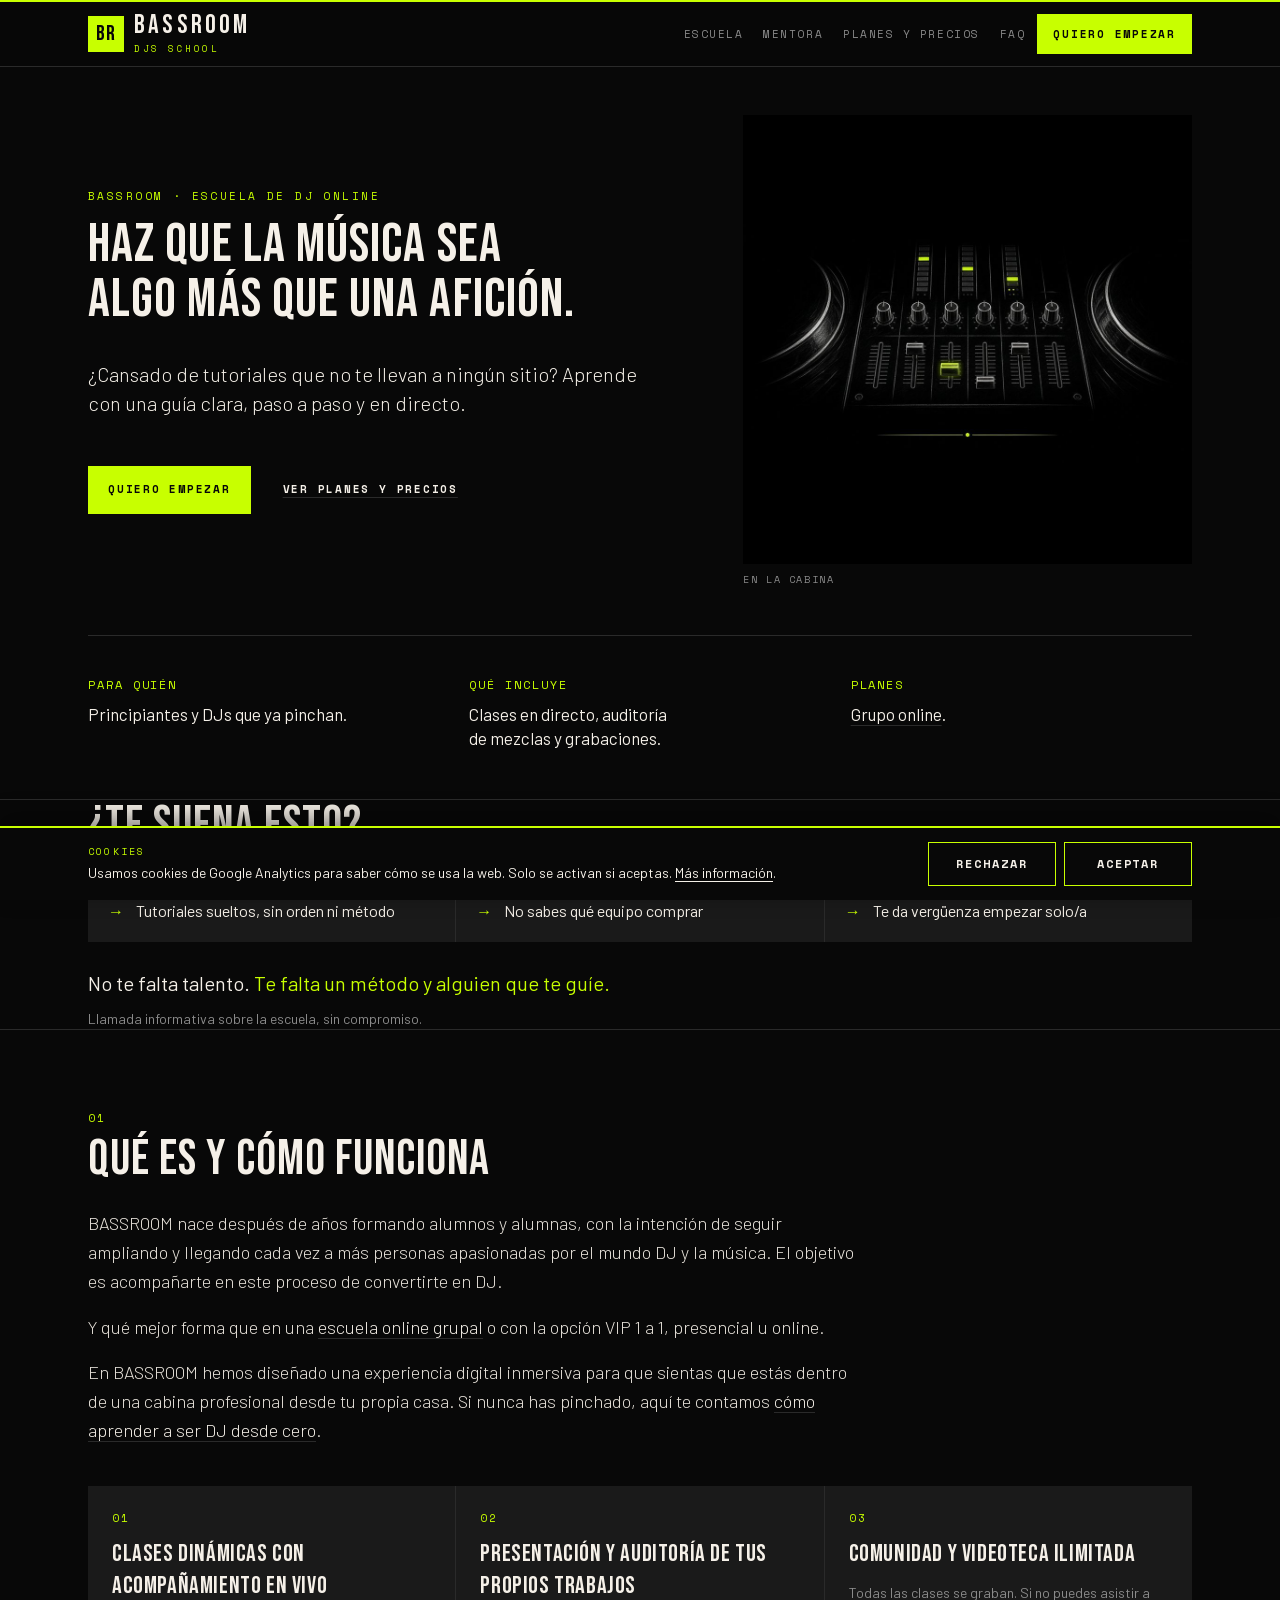
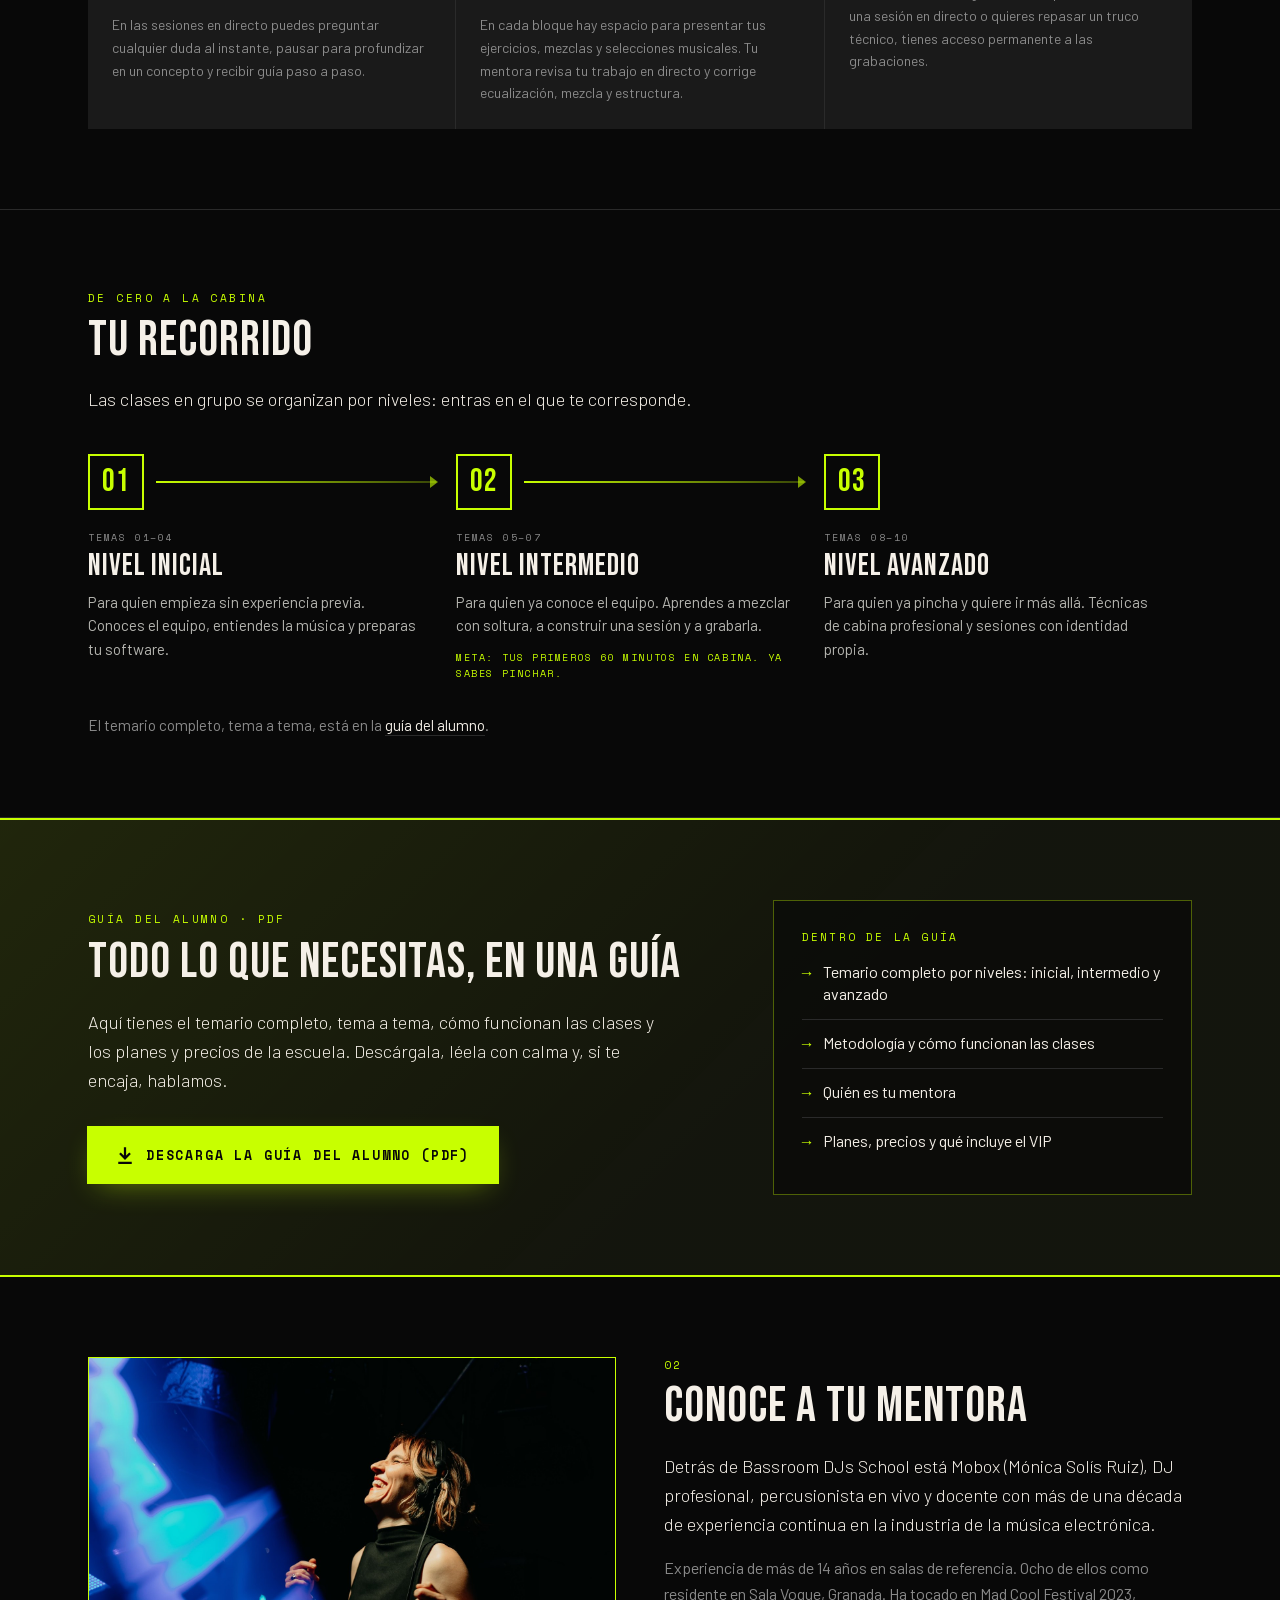
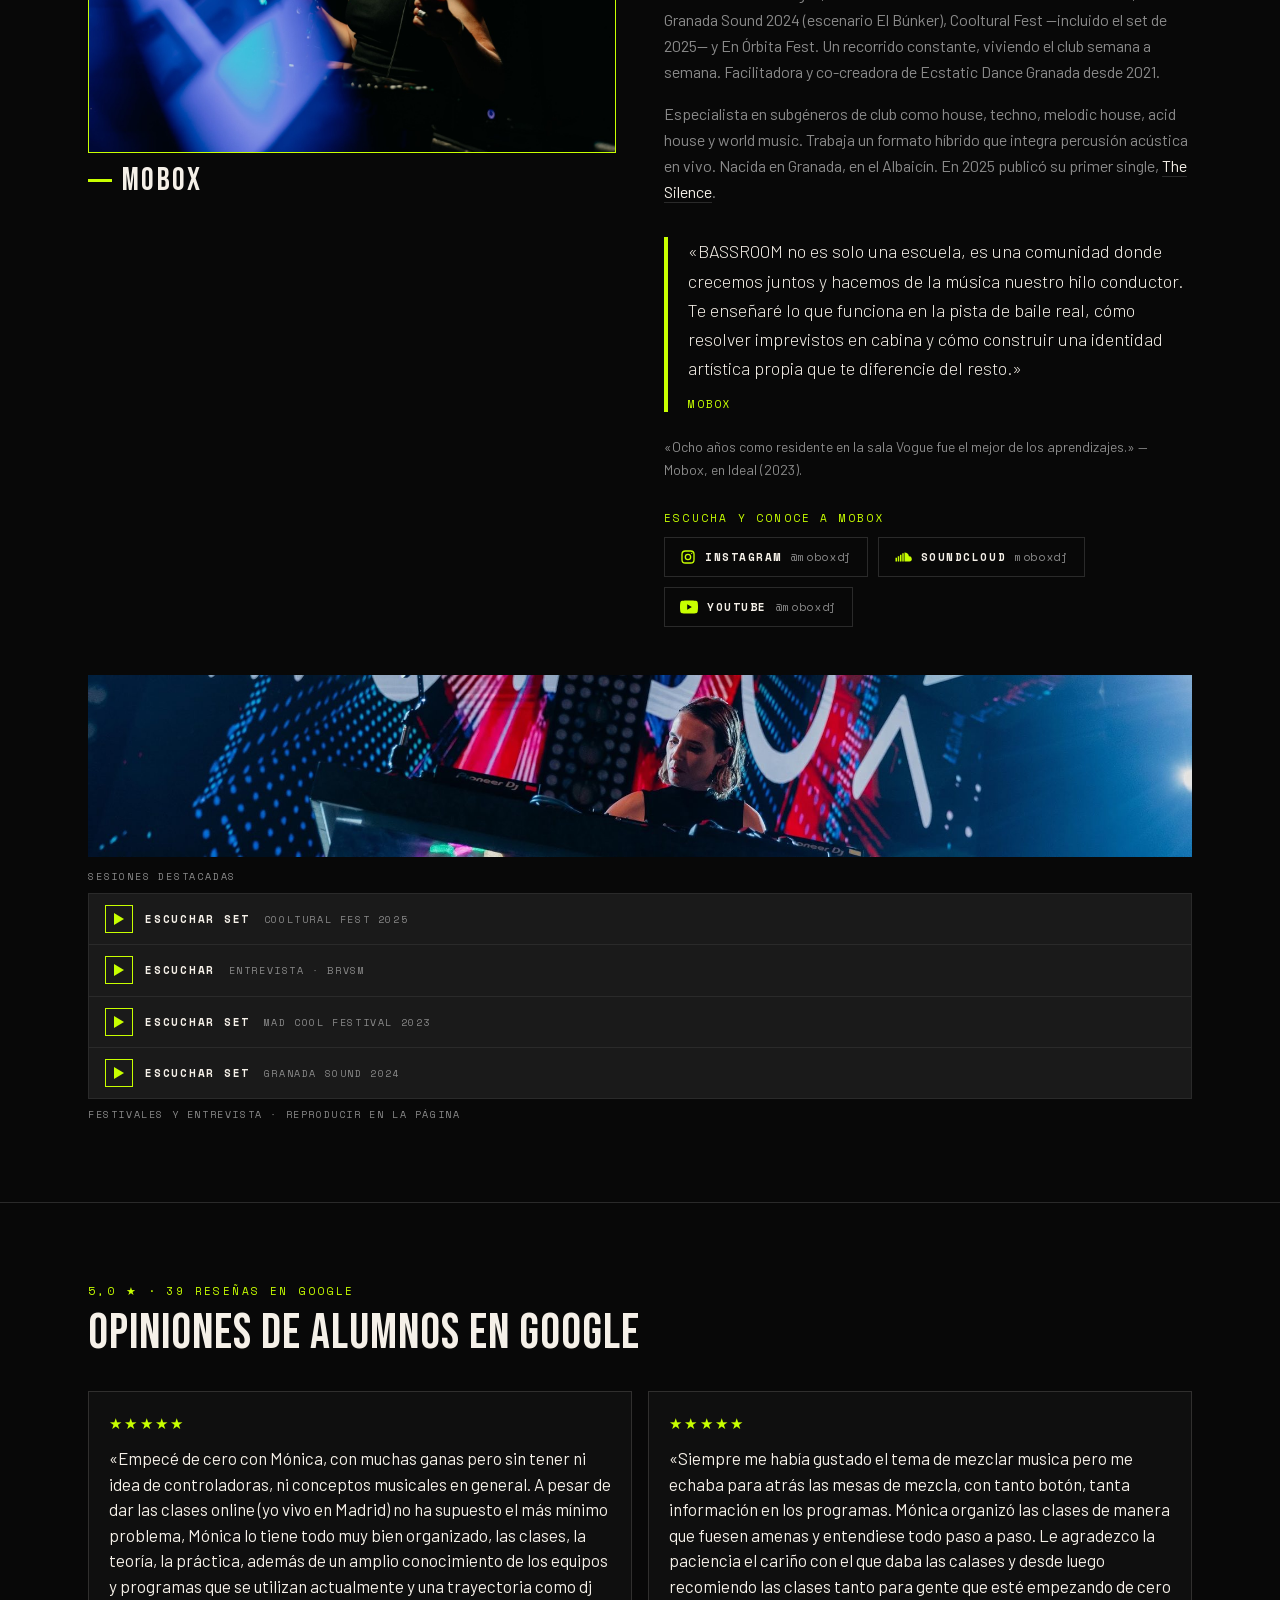
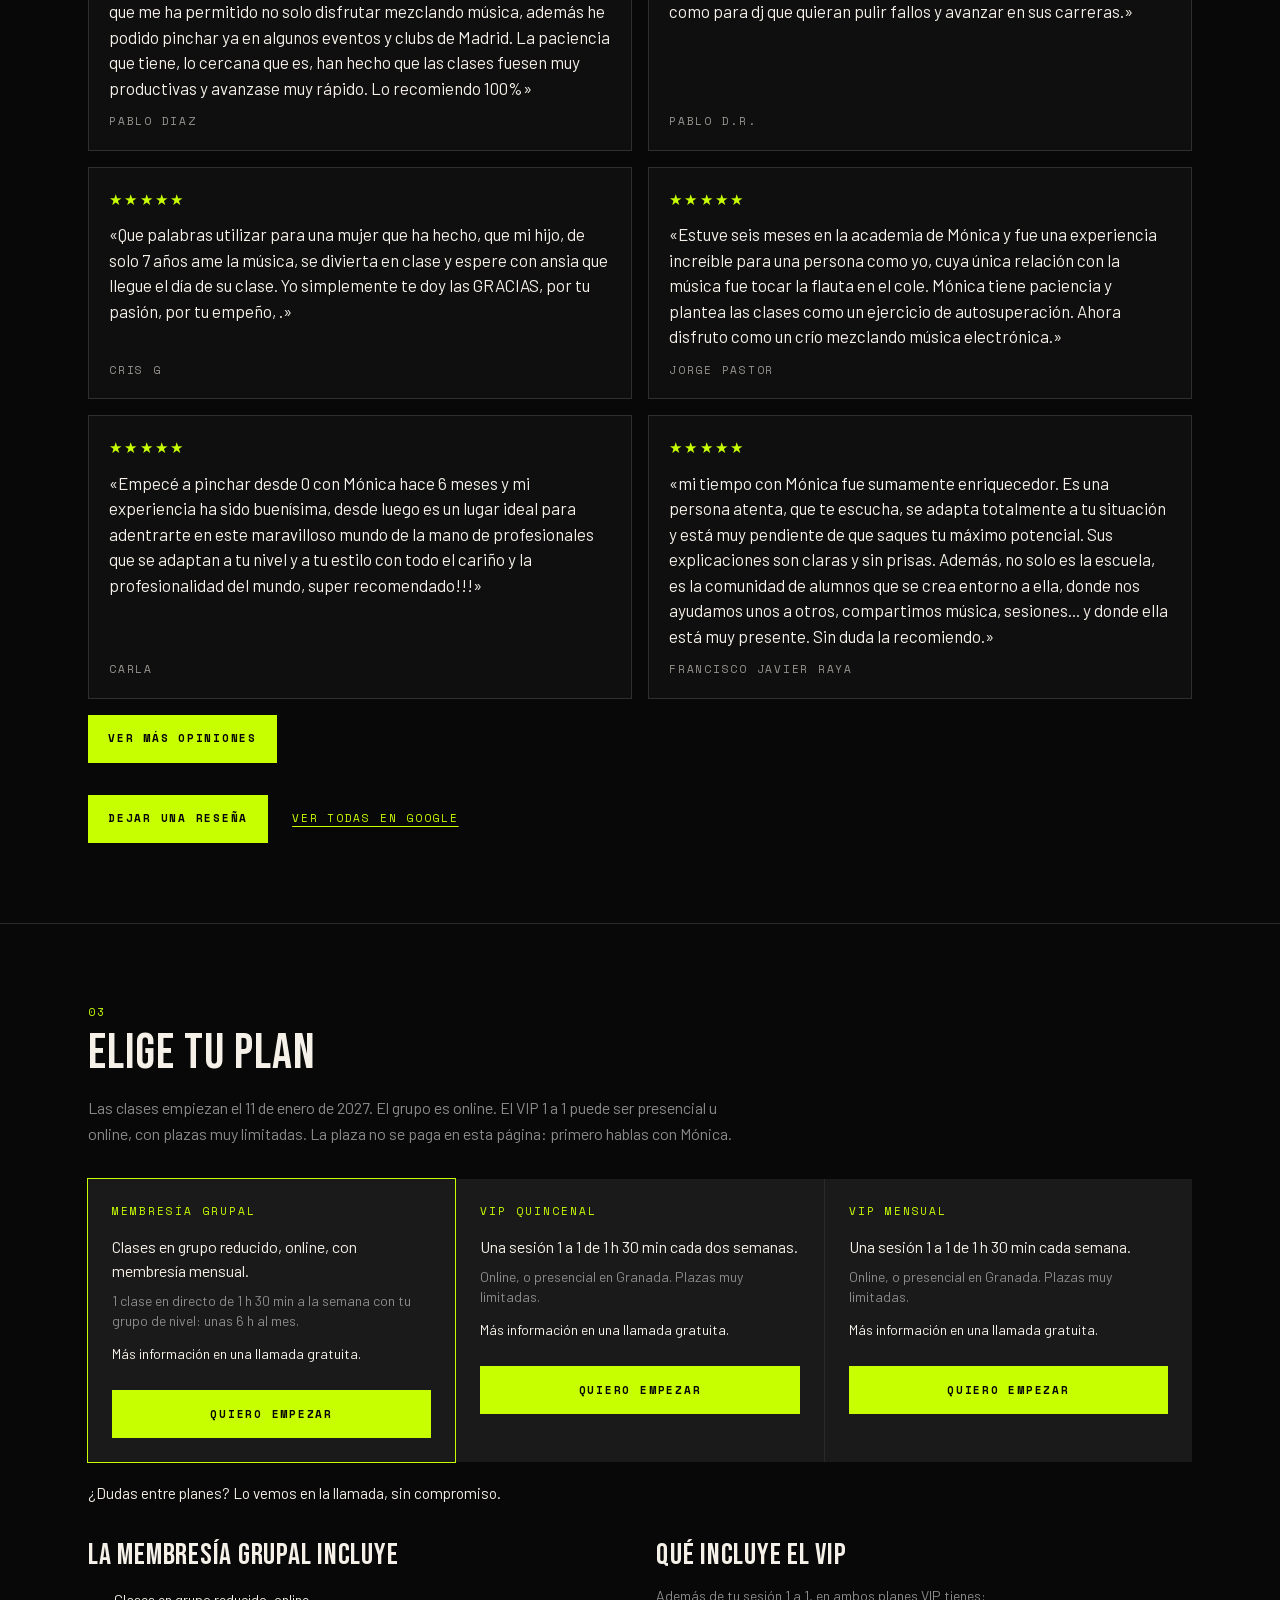
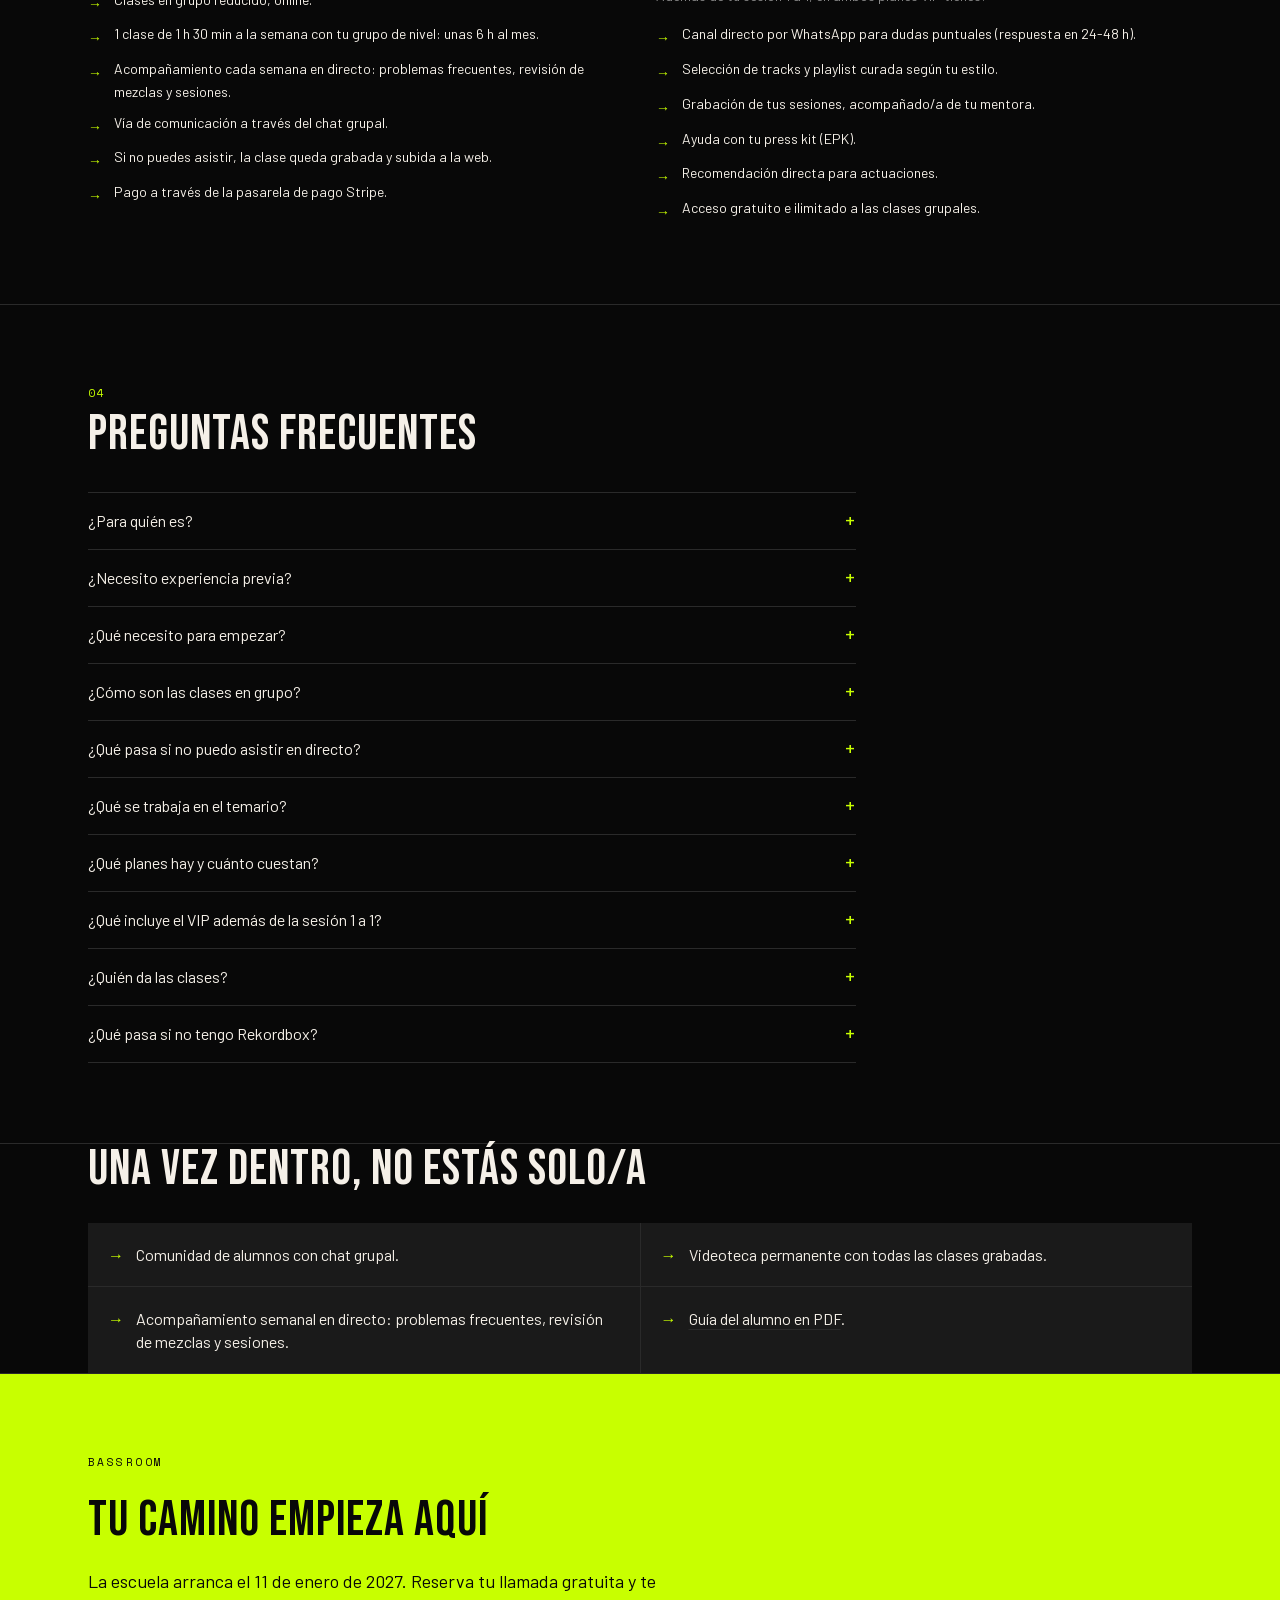
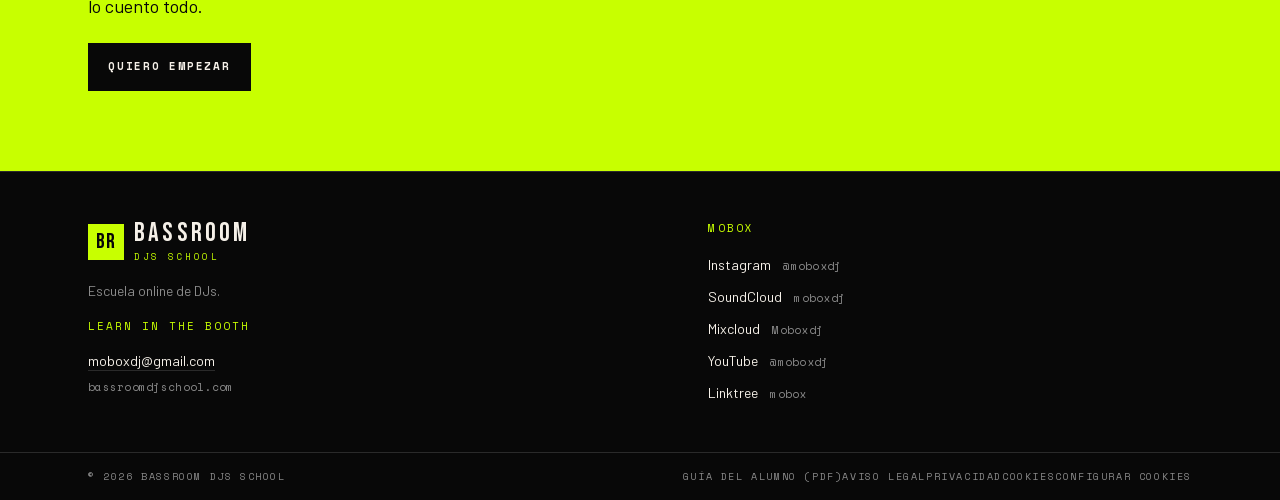
==== commit 2c6630fd: "Todos los botones de reserva pasan a «Quiero empezar» y nuevo titular (vista previa)" ====
--- a/index.html
+++ b/index.html
@@ -22,7 +22,7 @@
 .press-kit-link:hover{color:#c8ff00;border-color:#c8ff00}
 .press-kit-link__mark{color:#c8ff00}
 @media (prefers-reduced-motion:reduce){.set-player__trigger,.press-kit-link{transition:none}}
-</style><style id="recorrido-css">.reco{list-style:none;margin:2.5rem 0 0;padding:0;display:grid;gap:0}.reco__step{position:relative;display:grid;align-content:start;grid-template-columns:3.5rem 1fr;column-gap:1.25rem}.reco__rail{display:flex;flex-direction:column;align-items:center}.reco__num{display:flex;align-items:center;justify-content:center;width:3.5rem;height:3.5rem;flex:none;border:2px solid #c8ff00;color:#c8ff00;font-family:var(--font-bebas),"Arial Narrow",Impact,sans-serif;font-size:2rem;line-height:1;letter-spacing:.04em}.reco__line{position:relative;flex:1;width:2px;min-height:2rem;margin:.5rem 0;background:linear-gradient(#c8ff00,rgba(200,255,0,.25))}.reco__line::after{content:"";position:absolute;left:50%;bottom:-2px;transform:translateX(-50%);border-left:6px solid transparent;border-right:6px solid transparent;border-top:8px solid rgba(200,255,0,.6)}.reco__body{padding:.35rem 0 2rem}.reco__step:last-child .reco__body{padding-bottom:0}.reco__tag{font-family:var(--font-space),ui-monospace,monospace;font-size:10px;letter-spacing:.18em;text-transform:uppercase;color:#8a8a8a}.reco__title{margin-top:.35rem;font-family:var(--font-bebas),"Arial Narrow",Impact,sans-serif;font-size:1.9rem;line-height:1;letter-spacing:.03em;color:#f5f0e8}.reco__text{margin-top:.6rem;font-size:.95rem;line-height:1.55;color:#b5b5b0;max-width:22rem}.reco__intro{margin-top:1.25rem;max-width:40rem;font-size:1.125rem;font-weight:300;line-height:1.6;color:#f5f0e8}.reco__note{margin-top:.75rem;max-width:22rem;font-family:var(--font-space),ui-monospace,monospace;font-size:10px;line-height:1.6;letter-spacing:.16em;text-transform:uppercase;color:#c8ff00}.reco__more{margin-top:2rem;font-size:.95rem;color:#8a8a8a}@media (min-width:48rem){.reco{grid-template-columns:repeat(3,1fr);column-gap:0}.reco__step{grid-template-columns:1fr;row-gap:1.25rem}.reco__rail{flex-direction:row}.reco__line{height:2px;width:auto;min-height:0;margin:0 1.25rem 0 .75rem;background:linear-gradient(90deg,#c8ff00,rgba(200,255,0,.25))}.reco__line::after{left:auto;right:-2px;bottom:auto;top:50%;transform:translateY(-50%);border-top:6px solid transparent;border-bottom:6px solid transparent;border-left:8px solid rgba(200,255,0,.6);border-right:0}.reco__body{padding:0 2rem 0 0}}</style><style id="seo-css">.footer-grid{display:grid}@media (min-width:48rem){.footer-grid{grid-template-columns:1.2fr 1fr 1fr}}.h1-eyebrow{display:block;margin-bottom:.75rem;font-family:var(--font-space),ui-monospace,monospace;font-size:11px;font-weight:400;line-height:1.5;letter-spacing:.22em;text-transform:uppercase;color:#c8ff00}@media (max-width:359px){h1.hero-h1{font-size:2.8rem}}@media (min-width:1024px) and (max-width:1279px){h1.hero-h1{font-size:5.25rem}}.crumbs{display:flex;flex-wrap:wrap;gap:.5rem;list-style:none;margin:0;padding:0}.crumbs li+li::before{content:"/";margin-right:.5rem;color:#2a2a2a}.lp-h1{line-height:.9}.lp-foto{aspect-ratio:4/3}.lp-list{list-style:none;margin:0;padding:0}.lp-list li{display:flex;gap:.75rem}</style><link rel="preload" as="image" href="/images/hero-mesa-mezclas-base.jpg" fetchpriority="high"/><meta name="msvalidate.01" content="E08A639EA00B3BBE4DC5F341C5D3B6AD"/><meta name="theme-color" content="#080808"/><meta name="color-scheme" content="dark"/><title>Aprende a ser DJ online, de cero a avanzado | Bassroom DJs School</title><meta name="description" content="Escuela de DJ online en español, de cero a nivel avanzado. Clases online en directo, revisión de tus mezclas y videoteca con todas las grabaciones."/><meta name="application-name" content="Bassroom DJs School"/><meta name="author" content="Mobox (Mónica Solís Ruiz)"/><meta name="keywords" content="escuela de DJ online,curso de DJ online,clases de DJ online,aprender a ser DJ,aprender a pinchar,BASSROOM,Mobox,Rekordbox"/><meta name="creator" content="Mobox (Mónica Solís Ruiz)"/><meta name="robots" content="index, follow, max-image-preview:large"/><link rel="canonical" href="https://bassroomdjschool.com/"/><meta property="og:title" content="Aprende a ser DJ online, de cero a avanzado | Bassroom DJs School"/><meta property="og:description" content="Escuela de DJ online en español, de cero a nivel avanzado. Clases online en directo, revisión de tus mezclas y videoteca con todas las grabaciones."/><meta property="og:url" content="https://bassroomdjschool.com/"/><meta property="og:site_name" content="Bassroom DJs School"/><meta property="og:locale" content="es_ES"/><meta property="og:image" content="https://bassroomdjschool.com/og.png"/><meta property="og:image:type" content="image/png"/><meta property="og:image:width" content="1200"/><meta property="og:image:height" content="630"/><meta property="og:image:alt" content="Bassroom DJs School, escuela de DJ online"/><meta property="og:type" content="website"/><meta name="twitter:card" content="summary_large_image"/><meta name="twitter:title" content="Aprende a ser DJ online, de cero a avanzado | Bassroom DJs School"/><meta name="twitter:description" content="Escuela de DJ online en español, de cero a nivel avanzado. Clases online en directo, revisión de tus mezclas y videoteca con todas las grabaciones."/><meta name="twitter:image" content="https://bassroomdjschool.com/og.png"/><meta name="twitter:image:alt" content="Bassroom DJs School, escuela de DJ online"/><meta name="twitter:image:type" content="image/png"/><meta name="twitter:image:width" content="1200"/><meta name="twitter:image:height" content="630"/><link rel="icon" href="/icon.png" type="image/png" sizes="32x32"/><style id="embudo-css">.hero-dl dd{text-wrap:balance}@media (max-width:1023px){div>dl.hero-dl{order:1;margin-top:1rem!important}div:has(>.hero-dl)>figure{order:2}}@media (min-width:1024px){div>dl.hero-dl{grid-column:1/-1;margin-top:0!important;grid-template-columns:repeat(3,minmax(0,1fr))!important;align-items:start;gap:2.5rem!important;padding-top:2.5rem;border-top:1px solid var(--color-line,#2a2a2a)}}.hero-lead{margin-top:1.5rem!important;line-height:1.45!important}.hero-cta{margin-top:2.5rem!important;gap:1rem!important}.hero-dl{margin-top:3rem!important;gap:1.75rem!important}.hero-dl dt{font-size:12px!important}.hero-dl dd{margin-top:.5rem!important;font-size:17px!important;line-height:1.45!important}@media (min-width:640px){.hero-cta{gap:1.5rem!important}.hero-dl{gap:2rem!important}}@media (min-width:1024px){.hero-lead{margin-top:2rem!important}.hero-cta{margin-top:3rem!important}.hero-dl{margin-top:4rem!important}}@media (max-width:639px){html body main h2#guia-titulo{font-size:min(calc((100vw - 2rem)/12.1),2.9rem)}}h1.hero-h1.hero-q,main h2#te-suena-titulo,main h2#escuela-titulo,main h2#recorrido-titulo,main h2#guia-titulo,main h2#mentora-titulo,main h2#resenas-titulo,main h2#formatos-titulo,main h2#faq-titulo,main h2#dentro-titulo,main h2#cierre-titulo{font-size:min(calc((100vw - 2rem)/11.55),2.9rem);line-height:1.02;letter-spacing:.02em;white-space:nowrap;max-width:none}@media (min-width:1024px){h1.hero-h1.hero-q,main h2#te-suena-titulo,main h2#escuela-titulo,main h2#recorrido-titulo,main h2#guia-titulo,main h2#mentora-titulo,main h2#resenas-titulo,main h2#formatos-titulo,main h2#faq-titulo,main h2#dentro-titulo,main h2#cierre-titulo{font-size:2.875rem}}@media (min-width:1280px){h1.hero-h1.hero-q,main h2#te-suena-titulo,main h2#escuela-titulo,main h2#recorrido-titulo,main h2#guia-titulo,main h2#mentora-titulo,main h2#resenas-titulo,main h2#formatos-titulo,main h2#faq-titulo,main h2#dentro-titulo,main h2#cierre-titulo{font-size:3.1rem}}.hero-sub{display:block;margin:-.25rem 0 .9rem;font-family:var(--font-space),ui-monospace,monospace;font-size:11px;letter-spacing:.16em;text-transform:uppercase;color:#f5f5f0;opacity:.8}.hero-trust{margin-top:.75rem;font-family:var(--font-space),ui-monospace,monospace;font-size:11px;letter-spacing:.12em;text-transform:uppercase;color:#c8ff00}.fx-list{margin-top:1.75rem;display:grid;gap:1px;background:var(--color-line,#2a2a2a)}@media (min-width:768px){.fx-list--3{grid-template-columns:repeat(3,1fr)}.fx-list--4{grid-template-columns:repeat(2,1fr)}}.fx-list li{display:flex;gap:.75rem;padding:1.25rem;font-size:1rem;line-height:1.45}.fx-close{margin-top:1.75rem;max-width:42rem;font-size:1.25rem;line-height:1.35}@media (max-width:639px){header a[data-slot=button]{white-space:normal;height:auto;min-height:2.5rem;padding:.35rem .6rem;max-width:9.5rem;text-align:center;line-height:1.2;font-size:10px;letter-spacing:.08em}}.plan-note{margin-top:1.25rem;font-size:.95rem}</style><style id="resenas-css">.rv-list{display:grid;gap:12px;margin-top:2rem;list-style:none;padding:0}@media(min-width:640px){.rv-list{grid-template-columns:repeat(2,minmax(0,1fr));gap:16px}}.rv-card{border:1px solid rgba(245,240,232,.14);background:#0f0f0f;padding:20px;display:flex;flex-direction:column;gap:12px}.rv-stars{color:#c8ff00;letter-spacing:.15em;font-size:15px}.rv-text{margin:0;overflow-wrap:anywhere;color:#f5f0e8;font-size:1.0625rem;line-height:1.5}.rv-author{margin:auto 0 0;font-size:11px;text-transform:uppercase;letter-spacing:.16em;color:rgba(245,240,232,.6)}.rv-actions{display:flex;flex-direction:column;gap:12px;margin-top:2rem}@media(min-width:640px){.rv-actions{flex-direction:row;align-items:center;gap:24px}}.rv-more{color:#c8ff00;text-decoration:underline;text-underline-offset:4px;font-size:11px;letter-spacing:.16em;text-transform:uppercase;padding:12px 0;text-align:center}.rv-rest{margin-top:12px}@media(min-width:640px){.rv-rest{margin-top:16px}}.rv-rest .rv-list{margin-top:0}.rv-rest[open]{display:flex;flex-direction:column}.rv-rest[open]>.rv-list{order:-1;margin-bottom:12px}@media(min-width:640px){.rv-rest[open]>.rv-list{margin-bottom:16px}}.rv-toggle{list-style:none;cursor:pointer;display:inline-flex;align-items:center;justify-content:center;gap:8px;box-sizing:border-box;font-family:var(--font-space),ui-monospace,monospace;font-size:11px;font-weight:700;letter-spacing:.16em;text-transform:uppercase;background:#c8ff00;color:#080808;height:3rem;padding:0 1.25rem;width:100%}.rv-toggle::-webkit-details-marker{display:none}.rv-toggle::marker{content:""}.rv-toggle:focus-visible{outline:2px solid #f5f0e8;outline-offset:2px}@media(min-width:640px){.rv-toggle{width:auto}}.rv-rest:not([open]) .rv-toggle__less,.rv-rest[open] .rv-toggle__more{display:none}</style></head><body class="flex min-h-full flex-col overflow-x-clip bg-void font-sans text-paper antialiased"><a class="skip-link" href="#contenido">Saltar al contenido</a><script type="application/ld+json">{"@context":"https://schema.org","@graph":[{"@type":"EducationalOrganization","@id":"https://bassroomdjschool.com/#organization","name":"Bassroom DJs School","alternateName":"Bassroom","url":"https://bassroomdjschool.com/","email":"moboxdj@gmail.com","image":"https://bassroomdjschool.com/og.png","description":"Escuela de DJ online en español, dirigida por Mobox (Mónica Solís Ruiz). Clases en directo para aprender a pinchar de cero a nivel avanzado con Rekordbox, para alumnos de toda España y de cualquier país hispanohablante: clases en grupo online o VIP 1 a 1, presencial u online.","inLanguage":"es","address":{"@type":"PostalAddress","addressCountry":"ES"},"areaServed":[{"@type":"Country","name":"España"},{"@type":"Place","name":"Latinoamérica"},{"@type":"Place","name":"Países hispanohablantes de todo el mundo"}],"founder":{"@id":"https://bassroomdjschool.com/#mobox"},"knowsLanguage":"es"},{"@type":"Person","@id":"https://bassroomdjschool.com/#mobox","name":"Mónica Solís Ruiz","alternateName":"Mobox","jobTitle":"DJ, percusionista y docente","description":"DJ profesional, percusionista en vivo y docente. Más de 14 años en salas y festivales, ocho como residente en Sala Vogue.","knowsAbout":["DJing","Mezcla","Rekordbox","House","Techno","Melodic house","Acid house","World music","Percusión en vivo"],"worksFor":{"@id":"https://bassroomdjschool.com/#organization"},"url":"https://bassroomdjschool.com/#mentora","sameAs":["https://www.instagram.com/moboxdj/","https://soundcloud.com/moboxdj","https://www.mixcloud.com/Moboxdj/","https://www.youtube.com/@moboxdj","https://linktr.ee/mobox"]},{"@type":"Course","@id":"https://bassroomdjschool.com/#curso","name":"Escuela de DJ online BASSROOM","description":"Curso de DJ online y en español, con Rekordbox, de Bassroom DJs School, para alumnos de toda España y de cualquier país hispanohablante: diez temas en tres niveles. Inicial (temas 01 a 04): la cabina, el pulso y el BPM, la música y Rekordbox. Intermedio (temas 05 a 07): mezcla, preparación de sesiones y grabación de tus primeros 60 minutos. Avanzado (temas 08 a 10): stems, samplers, capas de 3 y 4 pistas, trucos de cabina y retos en directo. Clases en directo, revisión de mezclas y videoteca con todas las grabaciones.","url":"https://bassroomdjschool.com/curso-dj-online","inLanguage":"es","provider":{"@type":"Organization","@id":"https://bassroomdjschool.com/#organization","name":"Bassroom DJs School","url":"https://bassroomdjschool.com/"},"creator":{"@id":"https://bassroomdjschool.com/#mobox"},"educationalLevel":"Tres niveles: inicial, intermedio y avanzado","teaches":["Mezcla y beatmatching","Uso de Rekordbox","Estructura musical, pulso y BPM","Preparación de sesiones y lectura de pista","Grabación de sesiones","Stems, samplers y mezcla por capas","Trucos de cabina y retos en directo"],"coursePrerequisites":"No hace falta experiencia previa.","syllabusSections":[{"@type":"Syllabus","name":"Tema 01: La cabina y el equipo","description":"El entorno DJ, tipos de equipos, conexiones y cables, y qué equipo es mejor para ti."},{"@type":"Syllabus","name":"Tema 02: Pulso, tempo y BPM","description":"Localizar y sentir el pulso de un tema; beats, barras y frases; estructura musical."},{"@type":"Syllabus","name":"Tema 03: Descarga musical","description":"Tipos de archivos de audio y dónde y cómo descargar música de alta calidad."},{"@type":"Syllabus","name":"Tema 04: Rekordbox","description":"Interfaz, configuración, importación y exportación musical."},{"@type":"Syllabus","name":"Tema 05: Primera mezcla","description":"Estructura de los tracks, sincronización de BPM (beatmatching), EQ, técnica y tipos de mezcla, con el oído como guía."},{"@type":"Syllabus","name":"Tema 06: Preparar una sesión y psicología de pista","description":"Crear una sesión coherente según el lugar, la pista y el público, y aprender a leer la pista."},{"@type":"Syllabus","name":"Tema 07: Grabación de tu primera sesión","description":"Grabas tu primera sesión de 60 minutos, guiada por Mobox. Cierra el nivel intermedio: ya sabes pinchar."},{"@type":"Syllabus","name":"Tema 08: Stems y samplers","description":"Separar voces, bases y percusiones para crear mezclas nuevas en directo, y usar samplers para efectos, loops y sonidos propios."},{"@type":"Syllabus","name":"Tema 09: Mezcla por capas y trucos de cabina","description":"Trabajo con 3 y 4 pistas a la vez, transiciones complejas y trucos de mezcla."},{"@type":"Syllabus","name":"Tema 10: Sesiones avanzadas y retos en directo","description":"Sesiones con distintas energías y curvas para llevar al público, y retos en directo para ganar rapidez, creatividad y seguridad."}],"hasPart":[{"@type":"Syllabus","position":1,"name":"Nivel inicial (temas 01 a 04)","description":"Para quien empieza sin experiencia previa. Conoces el equipo, entiendes la música y preparas tu software."},{"@type":"Syllabus","position":2,"name":"Nivel intermedio (temas 05 a 07)","description":"Para quien ya conoce el equipo. Aprendes a mezclar con soltura, a construir una sesión y a grabarla."},{"@type":"Syllabus","position":3,"name":"Nivel avanzado (temas 08 a 10)","description":"Para quien ya pincha y quiere ir más allá. Técnicas de cabina profesional y sesiones con identidad propia."}],"hasCourseInstance":[{"@type":"CourseInstance","name":"Membresía grupal online","courseMode":"online","location":{"@type":"VirtualLocation","url":"https://bassroomdjschool.com/curso-dj-online"},"courseSchedule":{"@type":"Schedule","repeatFrequency":"P1W","duration":"PT1H30M"},"instructor":{"@id":"https://bassroomdjschool.com/#mobox"},"inLanguage":"es","description":"Una clase en directo a la semana, de hora y media, en grupo reducido y por niveles. Las clases se graban y quedan en la videoteca."},{"@type":"CourseInstance","name":"VIP 1 a 1 (online o presencial)","courseMode":["online","onsite"],"location":{"@type":"VirtualLocation","url":"https://bassroomdjschool.com/curso-dj-online"},"instructor":{"@id":"https://bassroomdjschool.com/#mobox"},"inLanguage":"es","description":"Sesiones individuales de 1 h 30 min cada semana o cada dos semanas, online o presenciales, con acceso a las clases grupales online."}],"offers":[{"@type":"Offer","name":"Membresía en grupo","category":"subscription","description":"Clases online en grupo reducido: una clase en directo de hora y media a la semana, grabada. Membresía mensual, pago por Stripe.","url":"https://bassroomdjschool.com/#formatos"},{"@type":"Offer","name":"VIP Quincenal","category":"subscription","description":"Una sesión 1 a 1 cada dos semanas, online o presencial. Incluye acceso a las clases grupales.","url":"https://bassroomdjschool.com/#formatos"},{"@type":"Offer","name":"VIP Mensual","category":"subscription","description":"Una sesión 1 a 1 cada semana, online o presencial. Incluye acceso a las clases grupales.","url":"https://bassroomdjschool.com/#formatos"}]},{"@type":"WebSite","@id":"https://bassroomdjschool.com/#website","url":"https://bassroomdjschool.com/","name":"Bassroom DJs School","inLanguage":"es","publisher":{"@id":"https://bassroomdjschool.com/#organization"}},{"@type":"WebPage","@id":"https://bassroomdjschool.com/#webpage","url":"https://bassroomdjschool.com/","name":"Aprende a ser DJ online, de cero a avanzado | Bassroom DJs School","description":"Escuela de DJ online en español, de cero a nivel avanzado. Clases online en directo, revisión de tus mezclas y videoteca con todas las grabaciones.","inLanguage":"es","isPartOf":{"@id":"https://bassroomdjschool.com/#website"},"about":{"@id":"https://bassroomdjschool.com/#organization"},"mainEntity":{"@id":"https://bassroomdjschool.com/#curso"},"primaryImageOfPage":"https://bassroomdjschool.com/og.png"}]}</script><header class="sticky top-0 z-40 border-b border-line bg-void/95 backdrop-blur-md"><div class="h-0.5 bg-acid" aria-hidden="true"></div><div class="mx-auto flex h-16 max-w-6xl items-center gap-3 px-4 sm:px-6"><a class="mr-auto rounded-none focus-visible:outline-2 focus-visible:outline-offset-4 focus-visible:outline-acid" href="/"><span class="inline-flex items-center gap-2.5"><span aria-hidden="true" class="grid size-9 shrink-0 place-items-center bg-acid font-display text-[1.35rem] leading-none tracking-wide text-void">BR</span><span class="flex min-w-0 flex-col"><span class="font-display text-[1.65rem] leading-none tracking-[0.12em] text-paper">BASSROOM</span><span class="mt-1 font-mono text-[9px] uppercase tracking-[0.28em] text-acid">DJs School</span></span></span><span class="sr-only">, inicio</span></a><nav aria-label="Secciones" class="hidden items-center gap-5 lg:flex"><a class="font-mono text-[11px] uppercase tracking-[0.14em] text-mix hover:text-paper" href="/#escuela">Escuela</a><a class="font-mono text-[11px] uppercase tracking-[0.14em] text-mix hover:text-paper" href="/#mentora">Mentora</a><a class="font-mono text-[11px] uppercase tracking-[0.14em] text-mix hover:text-paper" href="/#formatos">Planes y precios</a><a class="font-mono text-[11px] uppercase tracking-[0.14em] text-mix hover:text-paper" href="/#faq">FAQ</a></nav><a data-slot="button" class="inline-flex items-center justify-center gap-2 whitespace-nowrap font-mono text-[11px] font-bold uppercase tracking-[0.16em] transition-colors focus-visible:outline-2 focus-visible:outline-offset-2 disabled:pointer-events-none disabled:opacity-50 bg-acid text-void hover:bg-paper focus-visible:outline-paper h-10 px-4 shrink-0" href="#quiero-empezar" data-quiero-empezar><span class="sm:hidden">Quiero empezar</span><span class="hidden sm:inline">Quiero empezar</span></a></div></header><main id="contenido" class="flex-1"><script type="application/ld+json">{"@context":"https://schema.org","@type":"FAQPage","mainEntity":[{"@type":"Question","name":"¿Para quién es?","acceptedAnswer":{"@type":"Answer","text":"Para cualquier persona que hable español, en España o en cualquier otro país, tanto si empiezas de cero como si ya pinchas. El curso tiene tres niveles: inicial, intermedio y avanzado."}},{"@type":"Question","name":"¿Necesito experiencia previa?","acceptedAnswer":{"@type":"Answer","text":"No. El nivel inicial empieza por lo básico: la cabina, el equipo y el pulso de la música, paso a paso. Si ya pinchas, entras en el intermedio o el avanzado; lo vemos en la llamada."}},{"@type":"Question","name":"¿Qué necesito para empezar?","acceptedAnswer":{"@type":"Answer","text":"Un equipo básico: controladora, cascos y ordenador; más adelante, unos altavoces. Recomendamos AlphaTheta (Pioneer DJ), la marca con la que se trabaja en clase, aunque no es obligatoria. Al principio todo es más teórico, así que antes de comprar nada lo mejor es preguntarlo en la llamada."}},{"@type":"Question","name":"¿Cómo son las clases en grupo?","acceptedAnswer":{"@type":"Answer","text":"Son online, en grupos reducidos organizados por nivel: 1 clase de 1 h 30 min a la semana con tu grupo (unas 6 h al mes). En directo puedes preguntar, pausar y seguir la guía paso a paso. En cada bloque presentas ejercicios, mezclas y selecciones, y tu mentora los revisa en la propia clase (ecualización, mezcla y estructura). Hay un chat grupal."}},{"@type":"Question","name":"¿Qué pasa si no puedo asistir en directo?","acceptedAnswer":{"@type":"Answer","text":"La clase queda grabada y subida a la web, y puedes verla cuando quieras. El acceso a las grabaciones es permanente: la videoteca no tiene límite."}},{"@type":"Question","name":"¿Qué se trabaja en el temario?","acceptedAnswer":{"@type":"Answer","text":"Diez temas en tres niveles. Inicial: la cabina y el equipo, pulso y BPM, descarga de música y Rekordbox. Intermedio: la primera mezcla, cómo preparar una sesión y leer la pista, y la grabación de tus primeros 60 minutos. Avanzado: stems y samplers, capas con 3 y 4 pistas, trucos de cabina, sesiones con distintas energías y retos en directo. Tienes el temario completo en la guía del alumno (PDF)."}},{"@type":"Question","name":"¿Qué planes hay y cuánto cuestan?","acceptedAnswer":{"@type":"Answer","text":"Membresía grupal: 1 clase en directo de 1 h 30 min a la semana con tu grupo de nivel (unas 6 h al mes). VIP quincenal: una sesión 1 a 1 cada dos semanas. VIP mensual: una sesión 1 a 1 cada semana. Cada sesión 1 a 1 dura 1 h 30 min y puede ser presencial u online, con plazas muy limitadas. Más información en una llamada gratuita."}},{"@type":"Question","name":"¿Qué incluye el VIP además de la sesión 1 a 1?","acceptedAnswer":{"@type":"Answer","text":"WhatsApp para dudas puntuales, con respuesta en 24-48 horas; una playlist curada según tu estilo; grabación de tus sesiones con tu mentora; ayuda con el press kit; recomendación directa para actuaciones; y acceso gratuito e ilimitado a las clases grupales. Es el mismo paquete en los dos planes VIP."}},{"@type":"Question","name":"¿Quién da las clases?","acceptedAnswer":{"@type":"Answer","text":"Mobox (Mónica), DJ profesional, percusionista en vivo y docente, con más de una década de experiencia continua en la música electrónica y más de 14 años en salas y festivales."}},{"@type":"Question","name":"¿Qué pasa si no tengo Rekordbox?","acceptedAnswer":{"@type":"Answer","text":"Trabajamos con Rekordbox, pero si usas otro programa, no te preocupes: todos funcionan prácticamente igual y podrás seguir las clases sin ningún problema."}}]}</script><section class="border-b border-line"><div class="mx-auto grid max-w-6xl items-center gap-8 px-4 py-8 sm:px-6 sm:py-10 lg:grid-cols-[minmax(0,1.15fr)_minmax(280px,0.85fr)] lg:gap-12 lg:py-12"><div><p class="h1-eyebrow">BASSROOM · Escuela de DJ online</p><h1 class="hero-h1 hero-q font-display text-paper"><span class="sr-only">Aprende a ser DJ. </span>¿Quieres ser DJ y no sabes cómo?</h1><p class="hero-lead mt-4 max-w-xl text-lg font-light leading-snug text-paper sm:text-xl">¿Cansado de tutoriales que no te llevan a ningún sitio? Aprende con una guía clara, paso a paso y en directo.</p><div class="hero-cta mt-5 flex flex-col gap-1 sm:flex-row sm:items-center sm:gap-3"><a data-slot="button" class="inline-flex items-center justify-center gap-2 whitespace-nowrap font-mono text-[11px] font-bold uppercase tracking-[0.16em] transition-colors focus-visible:outline-2 focus-visible:outline-offset-2 disabled:pointer-events-none disabled:opacity-50 bg-acid text-void hover:bg-paper focus-visible:outline-paper h-12 px-5 w-full sm:w-auto" href="#quiero-empezar" data-quiero-empezar>Quiero empezar</a><a class="inline-flex h-12 items-center justify-center px-2 font-mono text-[11px] font-bold uppercase tracking-[0.16em] text-paper underline decoration-line underline-offset-4 hover:text-acid" href="/#formatos">Ver planes y precios</a></div></div><figure><div class="relative aspect-square overflow-hidden bg-booth"><img alt="Boceto de una mesa de mezclas." decoding="async" fetchpriority="high" width="960" height="960" data-nimg="fill" class="object-cover object-center" style="position:absolute;height:100%;width:100%;left:0;top:0;right:0;bottom:0;color:transparent" sizes="(min-width: 1024px) 40vw, 100vw" src="/images/hero-mesa-mezclas-base.jpg"/><div class="hero-faders" aria-hidden="true"><span class="hero-fader hero-fader--ch2"></span><span class="hero-fader hero-fader--ch3 hero-fader--acid"></span><span class="hero-fader hero-fader--ch4"></span><span class="hero-fader hero-fader--ch5"></span></div></div><figcaption class="mt-2 font-mono text-[10px] uppercase tracking-[0.16em] text-mix">En la cabina</figcaption></figure><dl class="hero-dl mt-5 grid gap-2 sm:grid-cols-3 sm:gap-3"><div><dt class="font-mono text-[10px] uppercase tracking-[0.16em] text-acid">Para quién</dt><dd class="mt-1 text-sm leading-snug text-paper">Principiantes y DJs que ya pinchan.</dd></div><div><dt class="font-mono text-[10px] uppercase tracking-[0.16em] text-acid">Qué incluye</dt><dd class="mt-1 text-sm leading-snug text-paper">Clases en directo, auditoría de mezclas y grabaciones.</dd></div><div><dt class="font-mono text-[10px] uppercase tracking-[0.16em] text-acid">Planes</dt><dd class="mt-1 text-sm leading-snug text-paper"><a class="text-paper underline decoration-line underline-offset-4 hover:text-acid" href="/curso-dj-online">Grupo online</a>.</dd></div></dl></div></section><section id="te-suena" aria-labelledby="te-suena-titulo" class="scroll-mt-20 border-b border-line"><div class="mx-auto max-w-6xl px-4 py-14 sm:px-6 sm:py-16"><h2 id="te-suena-titulo" class="font-display text-5xl tracking-wide text-paper sm:text-6xl">¿Te suena esto?</h2><ul class="fx-list fx-list--3"><li class="bg-booth text-paper"><span aria-hidden="true" class="text-acid">→</span><span>Tutoriales sueltos, sin orden ni método</span></li><li class="bg-booth text-paper"><span aria-hidden="true" class="text-acid">→</span><span>No sabes qué equipo comprar</span></li><li class="bg-booth text-paper"><span aria-hidden="true" class="text-acid">→</span><span>Te da vergüenza empezar solo/a</span></li></ul><p class="fx-close text-paper">No te falta talento. <span class="text-acid">Te falta un método y alguien que te guíe.</span></p><p class="mt-3 text-sm text-mix">Llamada informativa sobre la escuela, sin compromiso.</p></div></section><section id="escuela" aria-labelledby="escuela-titulo" class="scroll-mt-20 border-b border-line"><div class="mx-auto max-w-6xl px-4 py-16 sm:px-6 sm:py-20"><p class="font-mono text-[11px] uppercase tracking-[0.22em] text-acid">01</p><h2 id="escuela-titulo" class="mt-2 max-w-3xl font-display text-5xl tracking-wide text-paper sm:text-6xl">Qué es y cómo funciona</h2><div class="mt-6 max-w-3xl space-y-4 text-lg font-light leading-relaxed text-paper/95"><p>BASSROOM nace después de años formando alumnos y alumnas, con la intención de seguir ampliando y llegando cada vez a más personas apasionadas por el mundo DJ y la música. El objetivo es acompañarte en este proceso de convertirte en DJ.</p><p>Y qué mejor forma que en una <a class="text-paper underline decoration-line underline-offset-4 hover:text-acid" href="/curso-dj-online">escuela online grupal</a> o con la opción VIP 1 a 1, presencial u online.</p><p>En BASSROOM hemos diseñado una experiencia digital inmersiva para que sientas que estás dentro de una cabina profesional desde tu propia casa. Si nunca has pinchado, aquí te contamos <a class="text-paper underline decoration-line underline-offset-4 hover:text-acid" href="/aprender-a-ser-dj-desde-cero">cómo aprender a ser DJ desde cero</a>.</p></div><ol class="mt-10 grid gap-px bg-line sm:grid-cols-3"><li class="bg-booth p-6"><p class="font-mono text-[11px] tracking-[0.18em] text-acid">01</p><h3 class="mt-3 font-display text-2xl tracking-wide text-paper">Clases dinámicas con acompañamiento en vivo</h3><p class="mt-3 text-sm leading-relaxed text-mix">En las sesiones en directo puedes preguntar cualquier duda al instante, pausar para profundizar en un concepto y recibir guía paso a paso.</p></li><li class="bg-booth p-6"><p class="font-mono text-[11px] tracking-[0.18em] text-acid">02</p><h3 class="mt-3 font-display text-2xl tracking-wide text-paper">Presentación y auditoría de tus propios trabajos</h3><p class="mt-3 text-sm leading-relaxed text-mix">En cada bloque hay espacio para presentar tus ejercicios, mezclas y selecciones musicales. Tu mentora revisa tu trabajo en directo y corrige ecualización, mezcla y estructura.</p></li><li class="bg-booth p-6"><p class="font-mono text-[11px] tracking-[0.18em] text-acid">03</p><h3 class="mt-3 font-display text-2xl tracking-wide text-paper">Comunidad y videoteca ilimitada</h3><p class="mt-3 text-sm leading-relaxed text-mix">Todas las clases se graban. Si no puedes asistir a una sesión en directo o quieres repasar un truco técnico, tienes acceso permanente a las grabaciones.</p></li></ol></div></section><section id="recorrido" aria-labelledby="recorrido-titulo" class="scroll-mt-20 border-b border-line"><div class="mx-auto max-w-6xl px-4 py-16 sm:px-6 sm:py-20"><p class="font-mono text-[11px] uppercase tracking-[0.22em] text-acid">De cero a la cabina</p><h2 id="recorrido-titulo" class="mt-2 max-w-3xl font-display text-5xl tracking-wide text-paper sm:text-6xl">Tu recorrido</h2><p class="reco__intro">Las clases en grupo se organizan por niveles: entras en el que te corresponde.</p><ol class="reco"><li class="reco__step"><div class="reco__rail"><span class="reco__num" aria-hidden="true">01</span><span class="reco__line" aria-hidden="true"></span></div><div class="reco__body"><p class="reco__tag">Temas 01–04</p><h3 class="reco__title">Nivel inicial</h3><p class="reco__text">Para quien empieza sin experiencia previa. Conoces el equipo, entiendes la música y preparas tu software.</p></div></li><li class="reco__step"><div class="reco__rail"><span class="reco__num" aria-hidden="true">02</span><span class="reco__line" aria-hidden="true"></span></div><div class="reco__body"><p class="reco__tag">Temas 05–07</p><h3 class="reco__title">Nivel intermedio</h3><p class="reco__text">Para quien ya conoce el equipo. Aprendes a mezclar con soltura, a construir una sesión y a grabarla.</p><p class="reco__note">Meta: tus primeros 60 minutos en cabina. Ya sabes pinchar.</p></div></li><li class="reco__step"><div class="reco__rail"><span class="reco__num" aria-hidden="true">03</span></div><div class="reco__body"><p class="reco__tag">Temas 08–10</p><h3 class="reco__title">Nivel avanzado</h3><p class="reco__text">Para quien ya pincha y quiere ir más allá. Técnicas de cabina profesional y sesiones con identidad propia.</p></div></li></ol><p class="reco__more">El temario completo, tema a tema, está en la <a class="text-paper underline decoration-line underline-offset-4 hover:text-acid" href="#guia">guía del alumno</a>.</p></div></section><section id="guia" aria-labelledby="guia-titulo" class="guia-band scroll-mt-20"><div class="mx-auto max-w-6xl px-4 py-16 sm:px-6 sm:py-20"><div class="guia-grid"><div><p class="font-mono text-[11px] uppercase tracking-[0.22em] text-acid">Guía del alumno · PDF</p><h2 id="guia-titulo" class="guia-title">Todo lo que necesitas, en una guía</h2><p class="mt-5 max-w-xl text-lg font-light leading-relaxed text-paper">Aquí tienes el temario completo, tema a tema, cómo funcionan las clases y los planes y precios de la escuela. Descárgala, léela con calma y, si te encaja, hablamos.</p><a class="guia-btn" href="/docs/bassroom-guia-del-alumno.pdf" download="BASSROOM-guia-del-alumno.pdf"><svg width="18" height="18" viewBox="0 0 16 16" fill="none" stroke="currentColor" stroke-width="2" aria-hidden="true" focusable="false"><path d="M8 1v10M3.5 6.5 8 11l4.5-4.5M2 15h12"/></svg>Descarga la guía del alumno (PDF)</a></div><div class="guia-inside"><p class="guia-inside__title">Dentro de la guía</p><ul class="guia-list"><li class="guia-list__item"><span class="guia-list__mark" aria-hidden="true">→</span><span>Temario completo por niveles: inicial, intermedio y avanzado</span></li><li class="guia-list__item"><span class="guia-list__mark" aria-hidden="true">→</span><span>Metodología y cómo funcionan las clases</span></li><li class="guia-list__item"><span class="guia-list__mark" aria-hidden="true">→</span><span>Quién es tu mentora</span></li><li class="guia-list__item"><span class="guia-list__mark" aria-hidden="true">→</span><span>Planes, precios y qué incluye el VIP</span></li></ul></div></div></div></section><section id="mentora" aria-labelledby="mentora-titulo" class="scroll-mt-20 border-b border-line"><div class="mx-auto max-w-6xl px-4 py-16 sm:px-6 sm:py-20"><div class="mentora-grid grid items-start gap-10"><figure><div class="mentora-foto relative overflow-hidden border border-acid bg-booth"><img alt="Mobox riéndose mientras pincha en cabina, con auriculares y luces azules." loading="lazy" decoding="async" width="1600" height="1200" class="object-cover" style="position:absolute;height:100%;width:100%;left:0;top:0;right:0;bottom:0;color:transparent" sizes="(min-width: 1024px) 48vw, 100vw" src="/images/mobox-sesion.jpg"/></div><figcaption class="mentora-caption">Mobox</figcaption></figure><div><p class="font-mono text-[11px] uppercase tracking-[0.22em] text-acid">02</p><h2 id="mentora-titulo" class="mt-2 font-display text-5xl tracking-wide text-paper sm:text-6xl">Conoce a tu mentora</h2><p class="mt-5 text-lg font-light leading-relaxed text-paper">Detrás de Bassroom DJs School está Mobox (Mónica Solís Ruiz), DJ profesional, percusionista en vivo y docente con más de una década de experiencia continua en la industria de la música electrónica.</p><p class="mt-4 text-base leading-relaxed text-mix">Experiencia de más de 14 años en salas de referencia. Ocho de ellos como residente en Sala Vogue, Granada. Ha tocado en Mad Cool Festival 2023, Granada Sound 2024 (escenario El Búnker), Cooltural Fest —incluido el set de 2025— y En Órbita Fest. Un recorrido constante, viviendo el club semana a semana. Facilitadora y co-creadora de Ecstatic Dance Granada desde 2021.</p><p class="mt-4 text-base leading-relaxed text-mix">Especialista en subgéneros de club como house, techno, melodic house, acid house y world music. Trabaja un formato híbrido que integra percusión acústica en vivo. Nacida en Granada, en el Albaicín. En 2025 publicó su primer single, <a href="https://open.spotify.com/track/4EcnIBrdG2cHwZZdcrkAJ8" class="text-paper underline decoration-line underline-offset-4 hover:text-acid" target="_blank" rel="noopener noreferrer">The Silence<span class="sr-only"> (se abre en una pestaña nueva)</span></a>.</p><figure class="mt-8 border-l-4 border-acid pl-5"><blockquote class="text-lg font-light leading-relaxed text-paper">«BASSROOM no es solo una escuela, es una comunidad donde crecemos juntos y hacemos de la música nuestro hilo conductor. Te enseñaré lo que funciona en la pista de baile real, cómo resolver imprevistos en cabina y cómo construir una identidad artística propia que te diferencie del resto.»</blockquote><figcaption class="mt-3 font-mono text-[11px] uppercase tracking-[0.16em] text-acid">Mobox</figcaption></figure><p class="mt-6 text-sm leading-relaxed text-mix">«Ocho años como residente en la sala Vogue fue el mejor de los aprendizajes.» — Mobox, en Ideal (2023).</p><div class="mobox-social"><p class="mobox-social__title">Escucha y conoce a Mobox</p><ul class="mobox-social__list"><li><a class="mobox-social__link" href="https://www.instagram.com/moboxdj/" target="_blank" rel="noopener noreferrer me"><svg width="16" height="16" viewBox="0 0 24 24" fill="none" stroke="currentColor" stroke-width="2" aria-hidden="true" focusable="false"><rect x="3" y="3" width="18" height="18" rx="5"/><circle cx="12" cy="12" r="4"/><circle cx="17.5" cy="6.5" r="1" fill="currentColor" stroke="none"/></svg><span>Instagram</span><span class="mobox-social__handle">@moboxdj</span><span class="sr-only"> (se abre en una pestaña nueva)</span></a></li><li><a class="mobox-social__link" href="https://soundcloud.com/moboxdj" target="_blank" rel="noopener noreferrer me"><svg width="18" height="16" viewBox="0 0 24 20" fill="currentColor" aria-hidden="true" focusable="false"><path d="M14 4a6 6 0 0 1 5.9 5A3.5 3.5 0 1 1 20.5 16H14z"/><rect x="11" y="5" width="2" height="11"/><rect x="8" y="7" width="2" height="9"/><rect x="5" y="9" width="2" height="7"/><rect x="2" y="11" width="2" height="5"/></svg><span>SoundCloud</span><span class="mobox-social__handle">moboxdj</span><span class="sr-only"> (se abre en una pestaña nueva)</span></a></li><li><a class="mobox-social__link" href="https://www.youtube.com/@moboxdj" target="_blank" rel="noopener noreferrer me"><svg width="18" height="14" viewBox="0 0 24 18" fill="currentColor" aria-hidden="true" focusable="false"><path d="M23.5 2.8A3 3 0 0 0 21.4.7C19.5.2 12 .2 12 .2s-7.5 0-9.4.5A3 3 0 0 0 .5 2.8 31 31 0 0 0 0 9a31 31 0 0 0 .5 6.2 3 3 0 0 0 2.1 2.1c1.9.5 9.4.5 9.4.5s7.5 0 9.4-.5a3 3 0 0 0 2.1-2.1A31 31 0 0 0 24 9a31 31 0 0 0-.5-6.2zM9.6 12.8V5.2L15.8 9z"/></svg><span>YouTube</span><span class="mobox-social__handle">@moboxdj</span><span class="sr-only"> (se abre en una pestaña nueva)</span></a></li></ul></div></div></div><figure class="mt-12" id="sesiones">
+</style><style id="recorrido-css">.reco{list-style:none;margin:2.5rem 0 0;padding:0;display:grid;gap:0}.reco__step{position:relative;display:grid;align-content:start;grid-template-columns:3.5rem 1fr;column-gap:1.25rem}.reco__rail{display:flex;flex-direction:column;align-items:center}.reco__num{display:flex;align-items:center;justify-content:center;width:3.5rem;height:3.5rem;flex:none;border:2px solid #c8ff00;color:#c8ff00;font-family:var(--font-bebas),"Arial Narrow",Impact,sans-serif;font-size:2rem;line-height:1;letter-spacing:.04em}.reco__line{position:relative;flex:1;width:2px;min-height:2rem;margin:.5rem 0;background:linear-gradient(#c8ff00,rgba(200,255,0,.25))}.reco__line::after{content:"";position:absolute;left:50%;bottom:-2px;transform:translateX(-50%);border-left:6px solid transparent;border-right:6px solid transparent;border-top:8px solid rgba(200,255,0,.6)}.reco__body{padding:.35rem 0 2rem}.reco__step:last-child .reco__body{padding-bottom:0}.reco__tag{font-family:var(--font-space),ui-monospace,monospace;font-size:10px;letter-spacing:.18em;text-transform:uppercase;color:#8a8a8a}.reco__title{margin-top:.35rem;font-family:var(--font-bebas),"Arial Narrow",Impact,sans-serif;font-size:1.9rem;line-height:1;letter-spacing:.03em;color:#f5f0e8}.reco__text{margin-top:.6rem;font-size:.95rem;line-height:1.55;color:#b5b5b0;max-width:22rem}.reco__intro{margin-top:1.25rem;max-width:40rem;font-size:1.125rem;font-weight:300;line-height:1.6;color:#f5f0e8}.reco__note{margin-top:.75rem;max-width:22rem;font-family:var(--font-space),ui-monospace,monospace;font-size:10px;line-height:1.6;letter-spacing:.16em;text-transform:uppercase;color:#c8ff00}.reco__more{margin-top:2rem;font-size:.95rem;color:#8a8a8a}@media (min-width:48rem){.reco{grid-template-columns:repeat(3,1fr);column-gap:0}.reco__step{grid-template-columns:1fr;row-gap:1.25rem}.reco__rail{flex-direction:row}.reco__line{height:2px;width:auto;min-height:0;margin:0 1.25rem 0 .75rem;background:linear-gradient(90deg,#c8ff00,rgba(200,255,0,.25))}.reco__line::after{left:auto;right:-2px;bottom:auto;top:50%;transform:translateY(-50%);border-top:6px solid transparent;border-bottom:6px solid transparent;border-left:8px solid rgba(200,255,0,.6);border-right:0}.reco__body{padding:0 2rem 0 0}}</style><style id="seo-css">.footer-grid{display:grid}@media (min-width:48rem){.footer-grid{grid-template-columns:1.2fr 1fr 1fr}}.h1-eyebrow{display:block;margin-bottom:.75rem;font-family:var(--font-space),ui-monospace,monospace;font-size:11px;font-weight:400;line-height:1.5;letter-spacing:.22em;text-transform:uppercase;color:#c8ff00}@media (max-width:359px){h1.hero-h1{font-size:2.8rem}}@media (min-width:1024px) and (max-width:1279px){h1.hero-h1{font-size:5.25rem}}.crumbs{display:flex;flex-wrap:wrap;gap:.5rem;list-style:none;margin:0;padding:0}.crumbs li+li::before{content:"/";margin-right:.5rem;color:#2a2a2a}.lp-h1{line-height:.9}.lp-foto{aspect-ratio:4/3}.lp-list{list-style:none;margin:0;padding:0}.lp-list li{display:flex;gap:.75rem}</style><link rel="preload" as="image" href="/images/hero-mesa-mezclas-base.jpg" fetchpriority="high"/><meta name="msvalidate.01" content="E08A639EA00B3BBE4DC5F341C5D3B6AD"/><meta name="theme-color" content="#080808"/><meta name="color-scheme" content="dark"/><title>Aprende a ser DJ online, de cero a avanzado | Bassroom DJs School</title><meta name="description" content="Escuela de DJ online en español, de cero a nivel avanzado. Clases online en directo, revisión de tus mezclas y videoteca con todas las grabaciones."/><meta name="application-name" content="Bassroom DJs School"/><meta name="author" content="Mobox (Mónica Solís Ruiz)"/><meta name="keywords" content="escuela de DJ online,curso de DJ online,clases de DJ online,aprender a ser DJ,aprender a pinchar,BASSROOM,Mobox,Rekordbox"/><meta name="creator" content="Mobox (Mónica Solís Ruiz)"/><meta name="robots" content="index, follow, max-image-preview:large"/><link rel="canonical" href="https://bassroomdjschool.com/"/><meta property="og:title" content="Aprende a ser DJ online, de cero a avanzado | Bassroom DJs School"/><meta property="og:description" content="Escuela de DJ online en español, de cero a nivel avanzado. Clases online en directo, revisión de tus mezclas y videoteca con todas las grabaciones."/><meta property="og:url" content="https://bassroomdjschool.com/"/><meta property="og:site_name" content="Bassroom DJs School"/><meta property="og:locale" content="es_ES"/><meta property="og:image" content="https://bassroomdjschool.com/og.png"/><meta property="og:image:type" content="image/png"/><meta property="og:image:width" content="1200"/><meta property="og:image:height" content="630"/><meta property="og:image:alt" content="Bassroom DJs School, escuela de DJ online"/><meta property="og:type" content="website"/><meta name="twitter:card" content="summary_large_image"/><meta name="twitter:title" content="Aprende a ser DJ online, de cero a avanzado | Bassroom DJs School"/><meta name="twitter:description" content="Escuela de DJ online en español, de cero a nivel avanzado. Clases online en directo, revisión de tus mezclas y videoteca con todas las grabaciones."/><meta name="twitter:image" content="https://bassroomdjschool.com/og.png"/><meta name="twitter:image:alt" content="Bassroom DJs School, escuela de DJ online"/><meta name="twitter:image:type" content="image/png"/><meta name="twitter:image:width" content="1200"/><meta name="twitter:image:height" content="630"/><link rel="icon" href="/icon.png" type="image/png" sizes="32x32"/><style id="embudo-css">.hero-dl dd{text-wrap:balance}@media (max-width:1023px){div>dl.hero-dl{order:1;margin-top:1rem!important}div:has(>.hero-dl)>figure{order:2}}@media (min-width:1024px){div>dl.hero-dl{grid-column:1/-1;margin-top:0!important;grid-template-columns:repeat(3,minmax(0,1fr))!important;align-items:start;gap:2.5rem!important;padding-top:2.5rem;border-top:1px solid var(--color-line,#2a2a2a)}}.hero-lead{margin-top:1.5rem!important;line-height:1.45!important}.hero-cta{margin-top:2.5rem!important;gap:1rem!important}.hero-dl{margin-top:3rem!important;gap:1.75rem!important}.hero-dl dt{font-size:12px!important}.hero-dl dd{margin-top:.5rem!important;font-size:17px!important;line-height:1.45!important}@media (min-width:640px){.hero-cta{gap:1.5rem!important}.hero-dl{gap:2rem!important}}@media (min-width:1024px){.hero-lead{margin-top:2rem!important}.hero-cta{margin-top:3rem!important}.hero-dl{margin-top:4rem!important}}@media (max-width:639px){html body main h2#guia-titulo{font-size:min(calc((100vw - 2rem)/12.1),2.9rem)}}h1.hero-h1.hero-q,main h2#te-suena-titulo,main h2#escuela-titulo,main h2#recorrido-titulo,main h2#guia-titulo,main h2#mentora-titulo,main h2#resenas-titulo,main h2#formatos-titulo,main h2#faq-titulo,main h2#dentro-titulo,main h2#cierre-titulo{font-size:min(calc((100vw - 2rem)/11.55),2.9rem);line-height:1.02;letter-spacing:.02em;white-space:nowrap;max-width:none}@media (min-width:1024px){h1.hero-h1.hero-q,main h2#te-suena-titulo,main h2#escuela-titulo,main h2#recorrido-titulo,main h2#guia-titulo,main h2#mentora-titulo,main h2#resenas-titulo,main h2#formatos-titulo,main h2#faq-titulo,main h2#dentro-titulo,main h2#cierre-titulo{font-size:2.875rem}}@media (min-width:1280px){h1.hero-h1.hero-q,main h2#te-suena-titulo,main h2#escuela-titulo,main h2#recorrido-titulo,main h2#guia-titulo,main h2#mentora-titulo,main h2#resenas-titulo,main h2#formatos-titulo,main h2#faq-titulo,main h2#dentro-titulo,main h2#cierre-titulo{font-size:3.1rem}}.hero-sub{display:block;margin:-.25rem 0 .9rem;font-family:var(--font-space),ui-monospace,monospace;font-size:11px;letter-spacing:.16em;text-transform:uppercase;color:#f5f5f0;opacity:.8}.hero-trust{margin-top:.75rem;font-family:var(--font-space),ui-monospace,monospace;font-size:11px;letter-spacing:.12em;text-transform:uppercase;color:#c8ff00}.fx-list{margin-top:1.75rem;display:grid;gap:1px;background:var(--color-line,#2a2a2a)}@media (min-width:768px){.fx-list--3{grid-template-columns:repeat(3,1fr)}.fx-list--4{grid-template-columns:repeat(2,1fr)}}.fx-list li{display:flex;gap:.75rem;padding:1.25rem;font-size:1rem;line-height:1.45}.fx-close{margin-top:1.75rem;max-width:42rem;font-size:1.25rem;line-height:1.35}@media (max-width:639px){header a[data-slot=button]{white-space:normal;height:auto;min-height:2.5rem;padding:.35rem .6rem;max-width:9.5rem;text-align:center;line-height:1.2;font-size:10px;letter-spacing:.08em}}.plan-note{margin-top:1.25rem;font-size:.95rem}</style><style id="resenas-css">.rv-list{display:grid;gap:12px;margin-top:2rem;list-style:none;padding:0}@media(min-width:640px){.rv-list{grid-template-columns:repeat(2,minmax(0,1fr));gap:16px}}.rv-card{border:1px solid rgba(245,240,232,.14);background:#0f0f0f;padding:20px;display:flex;flex-direction:column;gap:12px}.rv-stars{color:#c8ff00;letter-spacing:.15em;font-size:15px}.rv-text{margin:0;overflow-wrap:anywhere;color:#f5f0e8;font-size:1.0625rem;line-height:1.5}.rv-author{margin:auto 0 0;font-size:11px;text-transform:uppercase;letter-spacing:.16em;color:rgba(245,240,232,.6)}.rv-actions{display:flex;flex-direction:column;gap:12px;margin-top:2rem}@media(min-width:640px){.rv-actions{flex-direction:row;align-items:center;gap:24px}}.rv-more{color:#c8ff00;text-decoration:underline;text-underline-offset:4px;font-size:11px;letter-spacing:.16em;text-transform:uppercase;padding:12px 0;text-align:center}.rv-rest{margin-top:12px}@media(min-width:640px){.rv-rest{margin-top:16px}}.rv-rest .rv-list{margin-top:0}.rv-rest[open]{display:flex;flex-direction:column}.rv-rest[open]>.rv-list{order:-1;margin-bottom:12px}@media(min-width:640px){.rv-rest[open]>.rv-list{margin-bottom:16px}}.rv-toggle{list-style:none;cursor:pointer;display:inline-flex;align-items:center;justify-content:center;gap:8px;box-sizing:border-box;font-family:var(--font-space),ui-monospace,monospace;font-size:11px;font-weight:700;letter-spacing:.16em;text-transform:uppercase;background:#c8ff00;color:#080808;height:3rem;padding:0 1.25rem;width:100%}.rv-toggle::-webkit-details-marker{display:none}.rv-toggle::marker{content:""}.rv-toggle:focus-visible{outline:2px solid #f5f0e8;outline-offset:2px}@media(min-width:640px){.rv-toggle{width:auto}}.rv-rest:not([open]) .rv-toggle__less,.rv-rest[open] .rv-toggle__more{display:none}</style><style id="hero-wrap">h1.hero-h1.hero-q{white-space:normal;text-wrap:balance;font-size:2.4rem;line-height:1.02;max-width:none}@media (min-width:40rem){h1.hero-h1.hero-q{font-size:3.1rem}}@media (min-width:64rem){h1.hero-h1.hero-q{font-size:3.4rem}}</style></head><body class="flex min-h-full flex-col overflow-x-clip bg-void font-sans text-paper antialiased"><a class="skip-link" href="#contenido">Saltar al contenido</a><script type="application/ld+json">{"@context":"https://schema.org","@graph":[{"@type":"EducationalOrganization","@id":"https://bassroomdjschool.com/#organization","name":"Bassroom DJs School","alternateName":"Bassroom","url":"https://bassroomdjschool.com/","email":"moboxdj@gmail.com","image":"https://bassroomdjschool.com/og.png","description":"Escuela de DJ online en español, dirigida por Mobox (Mónica Solís Ruiz). Clases en directo para aprender a pinchar de cero a nivel avanzado con Rekordbox, para alumnos de toda España y de cualquier país hispanohablante: clases en grupo online o VIP 1 a 1, presencial u online.","inLanguage":"es","address":{"@type":"PostalAddress","addressCountry":"ES"},"areaServed":[{"@type":"Country","name":"España"},{"@type":"Place","name":"Latinoamérica"},{"@type":"Place","name":"Países hispanohablantes de todo el mundo"}],"founder":{"@id":"https://bassroomdjschool.com/#mobox"},"knowsLanguage":"es"},{"@type":"Person","@id":"https://bassroomdjschool.com/#mobox","name":"Mónica Solís Ruiz","alternateName":"Mobox","jobTitle":"DJ, percusionista y docente","description":"DJ profesional, percusionista en vivo y docente. Más de 14 años en salas y festivales, ocho como residente en Sala Vogue.","knowsAbout":["DJing","Mezcla","Rekordbox","House","Techno","Melodic house","Acid house","World music","Percusión en vivo"],"worksFor":{"@id":"https://bassroomdjschool.com/#organization"},"url":"https://bassroomdjschool.com/#mentora","sameAs":["https://www.instagram.com/moboxdj/","https://soundcloud.com/moboxdj","https://www.mixcloud.com/Moboxdj/","https://www.youtube.com/@moboxdj","https://linktr.ee/mobox"]},{"@type":"Course","@id":"https://bassroomdjschool.com/#curso","name":"Escuela de DJ online BASSROOM","description":"Curso de DJ online y en español, con Rekordbox, de Bassroom DJs School, para alumnos de toda España y de cualquier país hispanohablante: diez temas en tres niveles. Inicial (temas 01 a 04): la cabina, el pulso y el BPM, la música y Rekordbox. Intermedio (temas 05 a 07): mezcla, preparación de sesiones y grabación de tus primeros 60 minutos. Avanzado (temas 08 a 10): stems, samplers, capas de 3 y 4 pistas, trucos de cabina y retos en directo. Clases en directo, revisión de mezclas y videoteca con todas las grabaciones.","url":"https://bassroomdjschool.com/curso-dj-online","inLanguage":"es","provider":{"@type":"Organization","@id":"https://bassroomdjschool.com/#organization","name":"Bassroom DJs School","url":"https://bassroomdjschool.com/"},"creator":{"@id":"https://bassroomdjschool.com/#mobox"},"educationalLevel":"Tres niveles: inicial, intermedio y avanzado","teaches":["Mezcla y beatmatching","Uso de Rekordbox","Estructura musical, pulso y BPM","Preparación de sesiones y lectura de pista","Grabación de sesiones","Stems, samplers y mezcla por capas","Trucos de cabina y retos en directo"],"coursePrerequisites":"No hace falta experiencia previa.","syllabusSections":[{"@type":"Syllabus","name":"Tema 01: La cabina y el equipo","description":"El entorno DJ, tipos de equipos, conexiones y cables, y qué equipo es mejor para ti."},{"@type":"Syllabus","name":"Tema 02: Pulso, tempo y BPM","description":"Localizar y sentir el pulso de un tema; beats, barras y frases; estructura musical."},{"@type":"Syllabus","name":"Tema 03: Descarga musical","description":"Tipos de archivos de audio y dónde y cómo descargar música de alta calidad."},{"@type":"Syllabus","name":"Tema 04: Rekordbox","description":"Interfaz, configuración, importación y exportación musical."},{"@type":"Syllabus","name":"Tema 05: Primera mezcla","description":"Estructura de los tracks, sincronización de BPM (beatmatching), EQ, técnica y tipos de mezcla, con el oído como guía."},{"@type":"Syllabus","name":"Tema 06: Preparar una sesión y psicología de pista","description":"Crear una sesión coherente según el lugar, la pista y el público, y aprender a leer la pista."},{"@type":"Syllabus","name":"Tema 07: Grabación de tu primera sesión","description":"Grabas tu primera sesión de 60 minutos, guiada por Mobox. Cierra el nivel intermedio: ya sabes pinchar."},{"@type":"Syllabus","name":"Tema 08: Stems y samplers","description":"Separar voces, bases y percusiones para crear mezclas nuevas en directo, y usar samplers para efectos, loops y sonidos propios."},{"@type":"Syllabus","name":"Tema 09: Mezcla por capas y trucos de cabina","description":"Trabajo con 3 y 4 pistas a la vez, transiciones complejas y trucos de mezcla."},{"@type":"Syllabus","name":"Tema 10: Sesiones avanzadas y retos en directo","description":"Sesiones con distintas energías y curvas para llevar al público, y retos en directo para ganar rapidez, creatividad y seguridad."}],"hasPart":[{"@type":"Syllabus","position":1,"name":"Nivel inicial (temas 01 a 04)","description":"Para quien empieza sin experiencia previa. Conoces el equipo, entiendes la música y preparas tu software."},{"@type":"Syllabus","position":2,"name":"Nivel intermedio (temas 05 a 07)","description":"Para quien ya conoce el equipo. Aprendes a mezclar con soltura, a construir una sesión y a grabarla."},{"@type":"Syllabus","position":3,"name":"Nivel avanzado (temas 08 a 10)","description":"Para quien ya pincha y quiere ir más allá. Técnicas de cabina profesional y sesiones con identidad propia."}],"hasCourseInstance":[{"@type":"CourseInstance","name":"Membresía grupal online","courseMode":"online","location":{"@type":"VirtualLocation","url":"https://bassroomdjschool.com/curso-dj-online"},"courseSchedule":{"@type":"Schedule","repeatFrequency":"P1W","duration":"PT1H30M"},"instructor":{"@id":"https://bassroomdjschool.com/#mobox"},"inLanguage":"es","description":"Una clase en directo a la semana, de hora y media, en grupo reducido y por niveles. Las clases se graban y quedan en la videoteca."},{"@type":"CourseInstance","name":"VIP 1 a 1 (online o presencial)","courseMode":["online","onsite"],"location":{"@type":"VirtualLocation","url":"https://bassroomdjschool.com/curso-dj-online"},"instructor":{"@id":"https://bassroomdjschool.com/#mobox"},"inLanguage":"es","description":"Sesiones individuales de 1 h 30 min cada semana o cada dos semanas, online o presenciales, con acceso a las clases grupales online."}],"offers":[{"@type":"Offer","name":"Membresía en grupo","category":"subscription","description":"Clases online en grupo reducido: una clase en directo de hora y media a la semana, grabada. Membresía mensual, pago por Stripe.","url":"https://bassroomdjschool.com/#formatos"},{"@type":"Offer","name":"VIP Quincenal","category":"subscription","description":"Una sesión 1 a 1 cada dos semanas, online o presencial. Incluye acceso a las clases grupales.","url":"https://bassroomdjschool.com/#formatos"},{"@type":"Offer","name":"VIP Mensual","category":"subscription","description":"Una sesión 1 a 1 cada semana, online o presencial. Incluye acceso a las clases grupales.","url":"https://bassroomdjschool.com/#formatos"}]},{"@type":"WebSite","@id":"https://bassroomdjschool.com/#website","url":"https://bassroomdjschool.com/","name":"Bassroom DJs School","inLanguage":"es","publisher":{"@id":"https://bassroomdjschool.com/#organization"}},{"@type":"WebPage","@id":"https://bassroomdjschool.com/#webpage","url":"https://bassroomdjschool.com/","name":"Aprende a ser DJ online, de cero a avanzado | Bassroom DJs School","description":"Escuela de DJ online en español, de cero a nivel avanzado. Clases online en directo, revisión de tus mezclas y videoteca con todas las grabaciones.","inLanguage":"es","isPartOf":{"@id":"https://bassroomdjschool.com/#website"},"about":{"@id":"https://bassroomdjschool.com/#organization"},"mainEntity":{"@id":"https://bassroomdjschool.com/#curso"},"primaryImageOfPage":"https://bassroomdjschool.com/og.png"}]}</script><header class="sticky top-0 z-40 border-b border-line bg-void/95 backdrop-blur-md"><div class="h-0.5 bg-acid" aria-hidden="true"></div><div class="mx-auto flex h-16 max-w-6xl items-center gap-3 px-4 sm:px-6"><a class="mr-auto rounded-none focus-visible:outline-2 focus-visible:outline-offset-4 focus-visible:outline-acid" href="/"><span class="inline-flex items-center gap-2.5"><span aria-hidden="true" class="grid size-9 shrink-0 place-items-center bg-acid font-display text-[1.35rem] leading-none tracking-wide text-void">BR</span><span class="flex min-w-0 flex-col"><span class="font-display text-[1.65rem] leading-none tracking-[0.12em] text-paper">BASSROOM</span><span class="mt-1 font-mono text-[9px] uppercase tracking-[0.28em] text-acid">DJs School</span></span></span><span class="sr-only">, inicio</span></a><nav aria-label="Secciones" class="hidden items-center gap-5 lg:flex"><a class="font-mono text-[11px] uppercase tracking-[0.14em] text-mix hover:text-paper" href="/#escuela">Escuela</a><a class="font-mono text-[11px] uppercase tracking-[0.14em] text-mix hover:text-paper" href="/#mentora">Mentora</a><a class="font-mono text-[11px] uppercase tracking-[0.14em] text-mix hover:text-paper" href="/#formatos">Planes y precios</a><a class="font-mono text-[11px] uppercase tracking-[0.14em] text-mix hover:text-paper" href="/#faq">FAQ</a></nav><a data-slot="button" class="inline-flex items-center justify-center gap-2 whitespace-nowrap font-mono text-[11px] font-bold uppercase tracking-[0.16em] transition-colors focus-visible:outline-2 focus-visible:outline-offset-2 disabled:pointer-events-none disabled:opacity-50 bg-acid text-void hover:bg-paper focus-visible:outline-paper h-10 px-4 shrink-0" href="#quiero-empezar" data-quiero-empezar><span class="sm:hidden">Quiero empezar</span><span class="hidden sm:inline">Quiero empezar</span></a></div></header><main id="contenido" class="flex-1"><script type="application/ld+json">{"@context":"https://schema.org","@type":"FAQPage","mainEntity":[{"@type":"Question","name":"¿Para quién es?","acceptedAnswer":{"@type":"Answer","text":"Para cualquier persona que hable español, en España o en cualquier otro país, tanto si empiezas de cero como si ya pinchas. El curso tiene tres niveles: inicial, intermedio y avanzado."}},{"@type":"Question","name":"¿Necesito experiencia previa?","acceptedAnswer":{"@type":"Answer","text":"No. El nivel inicial empieza por lo básico: la cabina, el equipo y el pulso de la música, paso a paso. Si ya pinchas, entras en el intermedio o el avanzado; lo vemos en la llamada."}},{"@type":"Question","name":"¿Qué necesito para empezar?","acceptedAnswer":{"@type":"Answer","text":"Un equipo básico: controladora, cascos y ordenador; más adelante, unos altavoces. Recomendamos AlphaTheta (Pioneer DJ), la marca con la que se trabaja en clase, aunque no es obligatoria. Al principio todo es más teórico, así que antes de comprar nada lo mejor es preguntarlo en la llamada."}},{"@type":"Question","name":"¿Cómo son las clases en grupo?","acceptedAnswer":{"@type":"Answer","text":"Son online, en grupos reducidos organizados por nivel: 1 clase de 1 h 30 min a la semana con tu grupo (unas 6 h al mes). En directo puedes preguntar, pausar y seguir la guía paso a paso. En cada bloque presentas ejercicios, mezclas y selecciones, y tu mentora los revisa en la propia clase (ecualización, mezcla y estructura). Hay un chat grupal."}},{"@type":"Question","name":"¿Qué pasa si no puedo asistir en directo?","acceptedAnswer":{"@type":"Answer","text":"La clase queda grabada y subida a la web, y puedes verla cuando quieras. El acceso a las grabaciones es permanente: la videoteca no tiene límite."}},{"@type":"Question","name":"¿Qué se trabaja en el temario?","acceptedAnswer":{"@type":"Answer","text":"Diez temas en tres niveles. Inicial: la cabina y el equipo, pulso y BPM, descarga de música y Rekordbox. Intermedio: la primera mezcla, cómo preparar una sesión y leer la pista, y la grabación de tus primeros 60 minutos. Avanzado: stems y samplers, capas con 3 y 4 pistas, trucos de cabina, sesiones con distintas energías y retos en directo. Tienes el temario completo en la guía del alumno (PDF)."}},{"@type":"Question","name":"¿Qué planes hay y cuánto cuestan?","acceptedAnswer":{"@type":"Answer","text":"Membresía grupal: 1 clase en directo de 1 h 30 min a la semana con tu grupo de nivel (unas 6 h al mes). VIP quincenal: una sesión 1 a 1 cada dos semanas. VIP mensual: una sesión 1 a 1 cada semana. Cada sesión 1 a 1 dura 1 h 30 min y puede ser presencial u online, con plazas muy limitadas. Más información en una llamada gratuita."}},{"@type":"Question","name":"¿Qué incluye el VIP además de la sesión 1 a 1?","acceptedAnswer":{"@type":"Answer","text":"WhatsApp para dudas puntuales, con respuesta en 24-48 horas; una playlist curada según tu estilo; grabación de tus sesiones con tu mentora; ayuda con el press kit; recomendación directa para actuaciones; y acceso gratuito e ilimitado a las clases grupales. Es el mismo paquete en los dos planes VIP."}},{"@type":"Question","name":"¿Quién da las clases?","acceptedAnswer":{"@type":"Answer","text":"Mobox (Mónica), DJ profesional, percusionista en vivo y docente, con más de una década de experiencia continua en la música electrónica y más de 14 años en salas y festivales."}},{"@type":"Question","name":"¿Qué pasa si no tengo Rekordbox?","acceptedAnswer":{"@type":"Answer","text":"Trabajamos con Rekordbox, pero si usas otro programa, no te preocupes: todos funcionan prácticamente igual y podrás seguir las clases sin ningún problema."}}]}</script><section class="border-b border-line"><div class="mx-auto grid max-w-6xl items-center gap-8 px-4 py-8 sm:px-6 sm:py-10 lg:grid-cols-[minmax(0,1.15fr)_minmax(280px,0.85fr)] lg:gap-12 lg:py-12"><div><p class="h1-eyebrow">BASSROOM · Escuela de DJ online</p><h1 class="hero-h1 hero-q font-display text-paper"><span class="sr-only">Aprende a ser DJ. </span>Haz que la música sea algo más que una afición.</h1><p class="hero-lead mt-4 max-w-xl text-lg font-light leading-snug text-paper sm:text-xl">¿Cansado de tutoriales que no te llevan a ningún sitio? Aprende con una guía clara, paso a paso y en directo.</p><div class="hero-cta mt-5 flex flex-col gap-1 sm:flex-row sm:items-center sm:gap-3"><a data-slot="button" class="inline-flex items-center justify-center gap-2 whitespace-nowrap font-mono text-[11px] font-bold uppercase tracking-[0.16em] transition-colors focus-visible:outline-2 focus-visible:outline-offset-2 disabled:pointer-events-none disabled:opacity-50 bg-acid text-void hover:bg-paper focus-visible:outline-paper h-12 px-5 w-full sm:w-auto" href="#quiero-empezar" data-quiero-empezar>Quiero empezar</a><a class="inline-flex h-12 items-center justify-center px-2 font-mono text-[11px] font-bold uppercase tracking-[0.16em] text-paper underline decoration-line underline-offset-4 hover:text-acid" href="/#formatos">Ver planes y precios</a></div></div><figure><div class="relative aspect-square overflow-hidden bg-booth"><img alt="Boceto de una mesa de mezclas." decoding="async" fetchpriority="high" width="960" height="960" data-nimg="fill" class="object-cover object-center" style="position:absolute;height:100%;width:100%;left:0;top:0;right:0;bottom:0;color:transparent" sizes="(min-width: 1024px) 40vw, 100vw" src="/images/hero-mesa-mezclas-base.jpg"/><div class="hero-faders" aria-hidden="true"><span class="hero-fader hero-fader--ch2"></span><span class="hero-fader hero-fader--ch3 hero-fader--acid"></span><span class="hero-fader hero-fader--ch4"></span><span class="hero-fader hero-fader--ch5"></span></div></div><figcaption class="mt-2 font-mono text-[10px] uppercase tracking-[0.16em] text-mix">En la cabina</figcaption></figure><dl class="hero-dl mt-5 grid gap-2 sm:grid-cols-3 sm:gap-3"><div><dt class="font-mono text-[10px] uppercase tracking-[0.16em] text-acid">Para quién</dt><dd class="mt-1 text-sm leading-snug text-paper">Principiantes y DJs que ya pinchan.</dd></div><div><dt class="font-mono text-[10px] uppercase tracking-[0.16em] text-acid">Qué incluye</dt><dd class="mt-1 text-sm leading-snug text-paper">Clases en directo, auditoría de mezclas y grabaciones.</dd></div><div><dt class="font-mono text-[10px] uppercase tracking-[0.16em] text-acid">Planes</dt><dd class="mt-1 text-sm leading-snug text-paper"><a class="text-paper underline decoration-line underline-offset-4 hover:text-acid" href="/curso-dj-online">Grupo online</a>.</dd></div></dl></div></section><section id="te-suena" aria-labelledby="te-suena-titulo" class="scroll-mt-20 border-b border-line"><div class="mx-auto max-w-6xl px-4 py-14 sm:px-6 sm:py-16"><h2 id="te-suena-titulo" class="font-display text-5xl tracking-wide text-paper sm:text-6xl">¿Te suena esto?</h2><ul class="fx-list fx-list--3"><li class="bg-booth text-paper"><span aria-hidden="true" class="text-acid">→</span><span>Tutoriales sueltos, sin orden ni método</span></li><li class="bg-booth text-paper"><span aria-hidden="true" class="text-acid">→</span><span>No sabes qué equipo comprar</span></li><li class="bg-booth text-paper"><span aria-hidden="true" class="text-acid">→</span><span>Te da vergüenza empezar solo/a</span></li></ul><p class="fx-close text-paper">No te falta talento. <span class="text-acid">Te falta un método y alguien que te guíe.</span></p><p class="mt-3 text-sm text-mix">Llamada informativa sobre la escuela, sin compromiso.</p></div></section><section id="escuela" aria-labelledby="escuela-titulo" class="scroll-mt-20 border-b border-line"><div class="mx-auto max-w-6xl px-4 py-16 sm:px-6 sm:py-20"><p class="font-mono text-[11px] uppercase tracking-[0.22em] text-acid">01</p><h2 id="escuela-titulo" class="mt-2 max-w-3xl font-display text-5xl tracking-wide text-paper sm:text-6xl">Qué es y cómo funciona</h2><div class="mt-6 max-w-3xl space-y-4 text-lg font-light leading-relaxed text-paper/95"><p>BASSROOM nace después de años formando alumnos y alumnas, con la intención de seguir ampliando y llegando cada vez a más personas apasionadas por el mundo DJ y la música. El objetivo es acompañarte en este proceso de convertirte en DJ.</p><p>Y qué mejor forma que en una <a class="text-paper underline decoration-line underline-offset-4 hover:text-acid" href="/curso-dj-online">escuela online grupal</a> o con la opción VIP 1 a 1, presencial u online.</p><p>En BASSROOM hemos diseñado una experiencia digital inmersiva para que sientas que estás dentro de una cabina profesional desde tu propia casa. Si nunca has pinchado, aquí te contamos <a class="text-paper underline decoration-line underline-offset-4 hover:text-acid" href="/aprender-a-ser-dj-desde-cero">cómo aprender a ser DJ desde cero</a>.</p></div><ol class="mt-10 grid gap-px bg-line sm:grid-cols-3"><li class="bg-booth p-6"><p class="font-mono text-[11px] tracking-[0.18em] text-acid">01</p><h3 class="mt-3 font-display text-2xl tracking-wide text-paper">Clases dinámicas con acompañamiento en vivo</h3><p class="mt-3 text-sm leading-relaxed text-mix">En las sesiones en directo puedes preguntar cualquier duda al instante, pausar para profundizar en un concepto y recibir guía paso a paso.</p></li><li class="bg-booth p-6"><p class="font-mono text-[11px] tracking-[0.18em] text-acid">02</p><h3 class="mt-3 font-display text-2xl tracking-wide text-paper">Presentación y auditoría de tus propios trabajos</h3><p class="mt-3 text-sm leading-relaxed text-mix">En cada bloque hay espacio para presentar tus ejercicios, mezclas y selecciones musicales. Tu mentora revisa tu trabajo en directo y corrige ecualización, mezcla y estructura.</p></li><li class="bg-booth p-6"><p class="font-mono text-[11px] tracking-[0.18em] text-acid">03</p><h3 class="mt-3 font-display text-2xl tracking-wide text-paper">Comunidad y videoteca ilimitada</h3><p class="mt-3 text-sm leading-relaxed text-mix">Todas las clases se graban. Si no puedes asistir a una sesión en directo o quieres repasar un truco técnico, tienes acceso permanente a las grabaciones.</p></li></ol></div></section><section id="recorrido" aria-labelledby="recorrido-titulo" class="scroll-mt-20 border-b border-line"><div class="mx-auto max-w-6xl px-4 py-16 sm:px-6 sm:py-20"><p class="font-mono text-[11px] uppercase tracking-[0.22em] text-acid">De cero a la cabina</p><h2 id="recorrido-titulo" class="mt-2 max-w-3xl font-display text-5xl tracking-wide text-paper sm:text-6xl">Tu recorrido</h2><p class="reco__intro">Las clases en grupo se organizan por niveles: entras en el que te corresponde.</p><ol class="reco"><li class="reco__step"><div class="reco__rail"><span class="reco__num" aria-hidden="true">01</span><span class="reco__line" aria-hidden="true"></span></div><div class="reco__body"><p class="reco__tag">Temas 01–04</p><h3 class="reco__title">Nivel inicial</h3><p class="reco__text">Para quien empieza sin experiencia previa. Conoces el equipo, entiendes la música y preparas tu software.</p></div></li><li class="reco__step"><div class="reco__rail"><span class="reco__num" aria-hidden="true">02</span><span class="reco__line" aria-hidden="true"></span></div><div class="reco__body"><p class="reco__tag">Temas 05–07</p><h3 class="reco__title">Nivel intermedio</h3><p class="reco__text">Para quien ya conoce el equipo. Aprendes a mezclar con soltura, a construir una sesión y a grabarla.</p><p class="reco__note">Meta: tus primeros 60 minutos en cabina. Ya sabes pinchar.</p></div></li><li class="reco__step"><div class="reco__rail"><span class="reco__num" aria-hidden="true">03</span></div><div class="reco__body"><p class="reco__tag">Temas 08–10</p><h3 class="reco__title">Nivel avanzado</h3><p class="reco__text">Para quien ya pincha y quiere ir más allá. Técnicas de cabina profesional y sesiones con identidad propia.</p></div></li></ol><p class="reco__more">El temario completo, tema a tema, está en la <a class="text-paper underline decoration-line underline-offset-4 hover:text-acid" href="#guia">guía del alumno</a>.</p></div></section><section id="guia" aria-labelledby="guia-titulo" class="guia-band scroll-mt-20"><div class="mx-auto max-w-6xl px-4 py-16 sm:px-6 sm:py-20"><div class="guia-grid"><div><p class="font-mono text-[11px] uppercase tracking-[0.22em] text-acid">Guía del alumno · PDF</p><h2 id="guia-titulo" class="guia-title">Todo lo que necesitas, en una guía</h2><p class="mt-5 max-w-xl text-lg font-light leading-relaxed text-paper">Aquí tienes el temario completo, tema a tema, cómo funcionan las clases y los planes y precios de la escuela. Descárgala, léela con calma y, si te encaja, hablamos.</p><a class="guia-btn" href="/docs/bassroom-guia-del-alumno.pdf" download="BASSROOM-guia-del-alumno.pdf"><svg width="18" height="18" viewBox="0 0 16 16" fill="none" stroke="currentColor" stroke-width="2" aria-hidden="true" focusable="false"><path d="M8 1v10M3.5 6.5 8 11l4.5-4.5M2 15h12"/></svg>Descarga la guía del alumno (PDF)</a></div><div class="guia-inside"><p class="guia-inside__title">Dentro de la guía</p><ul class="guia-list"><li class="guia-list__item"><span class="guia-list__mark" aria-hidden="true">→</span><span>Temario completo por niveles: inicial, intermedio y avanzado</span></li><li class="guia-list__item"><span class="guia-list__mark" aria-hidden="true">→</span><span>Metodología y cómo funcionan las clases</span></li><li class="guia-list__item"><span class="guia-list__mark" aria-hidden="true">→</span><span>Quién es tu mentora</span></li><li class="guia-list__item"><span class="guia-list__mark" aria-hidden="true">→</span><span>Planes, precios y qué incluye el VIP</span></li></ul></div></div></div></section><section id="mentora" aria-labelledby="mentora-titulo" class="scroll-mt-20 border-b border-line"><div class="mx-auto max-w-6xl px-4 py-16 sm:px-6 sm:py-20"><div class="mentora-grid grid items-start gap-10"><figure><div class="mentora-foto relative overflow-hidden border border-acid bg-booth"><img alt="Mobox riéndose mientras pincha en cabina, con auriculares y luces azules." loading="lazy" decoding="async" width="1600" height="1200" class="object-cover" style="position:absolute;height:100%;width:100%;left:0;top:0;right:0;bottom:0;color:transparent" sizes="(min-width: 1024px) 48vw, 100vw" src="/images/mobox-sesion.jpg"/></div><figcaption class="mentora-caption">Mobox</figcaption></figure><div><p class="font-mono text-[11px] uppercase tracking-[0.22em] text-acid">02</p><h2 id="mentora-titulo" class="mt-2 font-display text-5xl tracking-wide text-paper sm:text-6xl">Conoce a tu mentora</h2><p class="mt-5 text-lg font-light leading-relaxed text-paper">Detrás de Bassroom DJs School está Mobox (Mónica Solís Ruiz), DJ profesional, percusionista en vivo y docente con más de una década de experiencia continua en la industria de la música electrónica.</p><p class="mt-4 text-base leading-relaxed text-mix">Experiencia de más de 14 años en salas de referencia. Ocho de ellos como residente en Sala Vogue, Granada. Ha tocado en Mad Cool Festival 2023, Granada Sound 2024 (escenario El Búnker), Cooltural Fest —incluido el set de 2025— y En Órbita Fest. Un recorrido constante, viviendo el club semana a semana. Facilitadora y co-creadora de Ecstatic Dance Granada desde 2021.</p><p class="mt-4 text-base leading-relaxed text-mix">Especialista en subgéneros de club como house, techno, melodic house, acid house y world music. Trabaja un formato híbrido que integra percusión acústica en vivo. Nacida en Granada, en el Albaicín. En 2025 publicó su primer single, <a href="https://open.spotify.com/track/4EcnIBrdG2cHwZZdcrkAJ8" class="text-paper underline decoration-line underline-offset-4 hover:text-acid" target="_blank" rel="noopener noreferrer">The Silence<span class="sr-only"> (se abre en una pestaña nueva)</span></a>.</p><figure class="mt-8 border-l-4 border-acid pl-5"><blockquote class="text-lg font-light leading-relaxed text-paper">«BASSROOM no es solo una escuela, es una comunidad donde crecemos juntos y hacemos de la música nuestro hilo conductor. Te enseñaré lo que funciona en la pista de baile real, cómo resolver imprevistos en cabina y cómo construir una identidad artística propia que te diferencie del resto.»</blockquote><figcaption class="mt-3 font-mono text-[11px] uppercase tracking-[0.16em] text-acid">Mobox</figcaption></figure><p class="mt-6 text-sm leading-relaxed text-mix">«Ocho años como residente en la sala Vogue fue el mejor de los aprendizajes.» — Mobox, en Ideal (2023).</p><div class="mobox-social"><p class="mobox-social__title">Escucha y conoce a Mobox</p><ul class="mobox-social__list"><li><a class="mobox-social__link" href="https://www.instagram.com/moboxdj/" target="_blank" rel="noopener noreferrer me"><svg width="16" height="16" viewBox="0 0 24 24" fill="none" stroke="currentColor" stroke-width="2" aria-hidden="true" focusable="false"><rect x="3" y="3" width="18" height="18" rx="5"/><circle cx="12" cy="12" r="4"/><circle cx="17.5" cy="6.5" r="1" fill="currentColor" stroke="none"/></svg><span>Instagram</span><span class="mobox-social__handle">@moboxdj</span><span class="sr-only"> (se abre en una pestaña nueva)</span></a></li><li><a class="mobox-social__link" href="https://soundcloud.com/moboxdj" target="_blank" rel="noopener noreferrer me"><svg width="18" height="16" viewBox="0 0 24 20" fill="currentColor" aria-hidden="true" focusable="false"><path d="M14 4a6 6 0 0 1 5.9 5A3.5 3.5 0 1 1 20.5 16H14z"/><rect x="11" y="5" width="2" height="11"/><rect x="8" y="7" width="2" height="9"/><rect x="5" y="9" width="2" height="7"/><rect x="2" y="11" width="2" height="5"/></svg><span>SoundCloud</span><span class="mobox-social__handle">moboxdj</span><span class="sr-only"> (se abre en una pestaña nueva)</span></a></li><li><a class="mobox-social__link" href="https://www.youtube.com/@moboxdj" target="_blank" rel="noopener noreferrer me"><svg width="18" height="14" viewBox="0 0 24 18" fill="currentColor" aria-hidden="true" focusable="false"><path d="M23.5 2.8A3 3 0 0 0 21.4.7C19.5.2 12 .2 12 .2s-7.5 0-9.4.5A3 3 0 0 0 .5 2.8 31 31 0 0 0 0 9a31 31 0 0 0 .5 6.2 3 3 0 0 0 2.1 2.1c1.9.5 9.4.5 9.4.5s7.5 0 9.4-.5a3 3 0 0 0 2.1-2.1A31 31 0 0 0 24 9a31 31 0 0 0-.5-6.2zM9.6 12.8V5.2L15.8 9z"/></svg><span>YouTube</span><span class="mobox-social__handle">@moboxdj</span><span class="sr-only"> (se abre en una pestaña nueva)</span></a></li></ul></div></div></div><figure class="mt-12" id="sesiones">
 <div class="relative aspect-[2000/330] overflow-hidden bg-booth">
 <img alt="Mobox pinchando en Cooltural Fest 2025, detrás de los platos, con una pantalla LED al fondo." loading="lazy" decoding="async" width="2000" height="330" data-nimg="fill" class="object-cover object-center" style="position:absolute;height:100%;width:100%;left:0;top:0;right:0;bottom:0;color:transparent" sizes="(min-width: 1152px) 1152px, 100vw" src="/images/mobox-cooltural.jpg"/>
 </div>
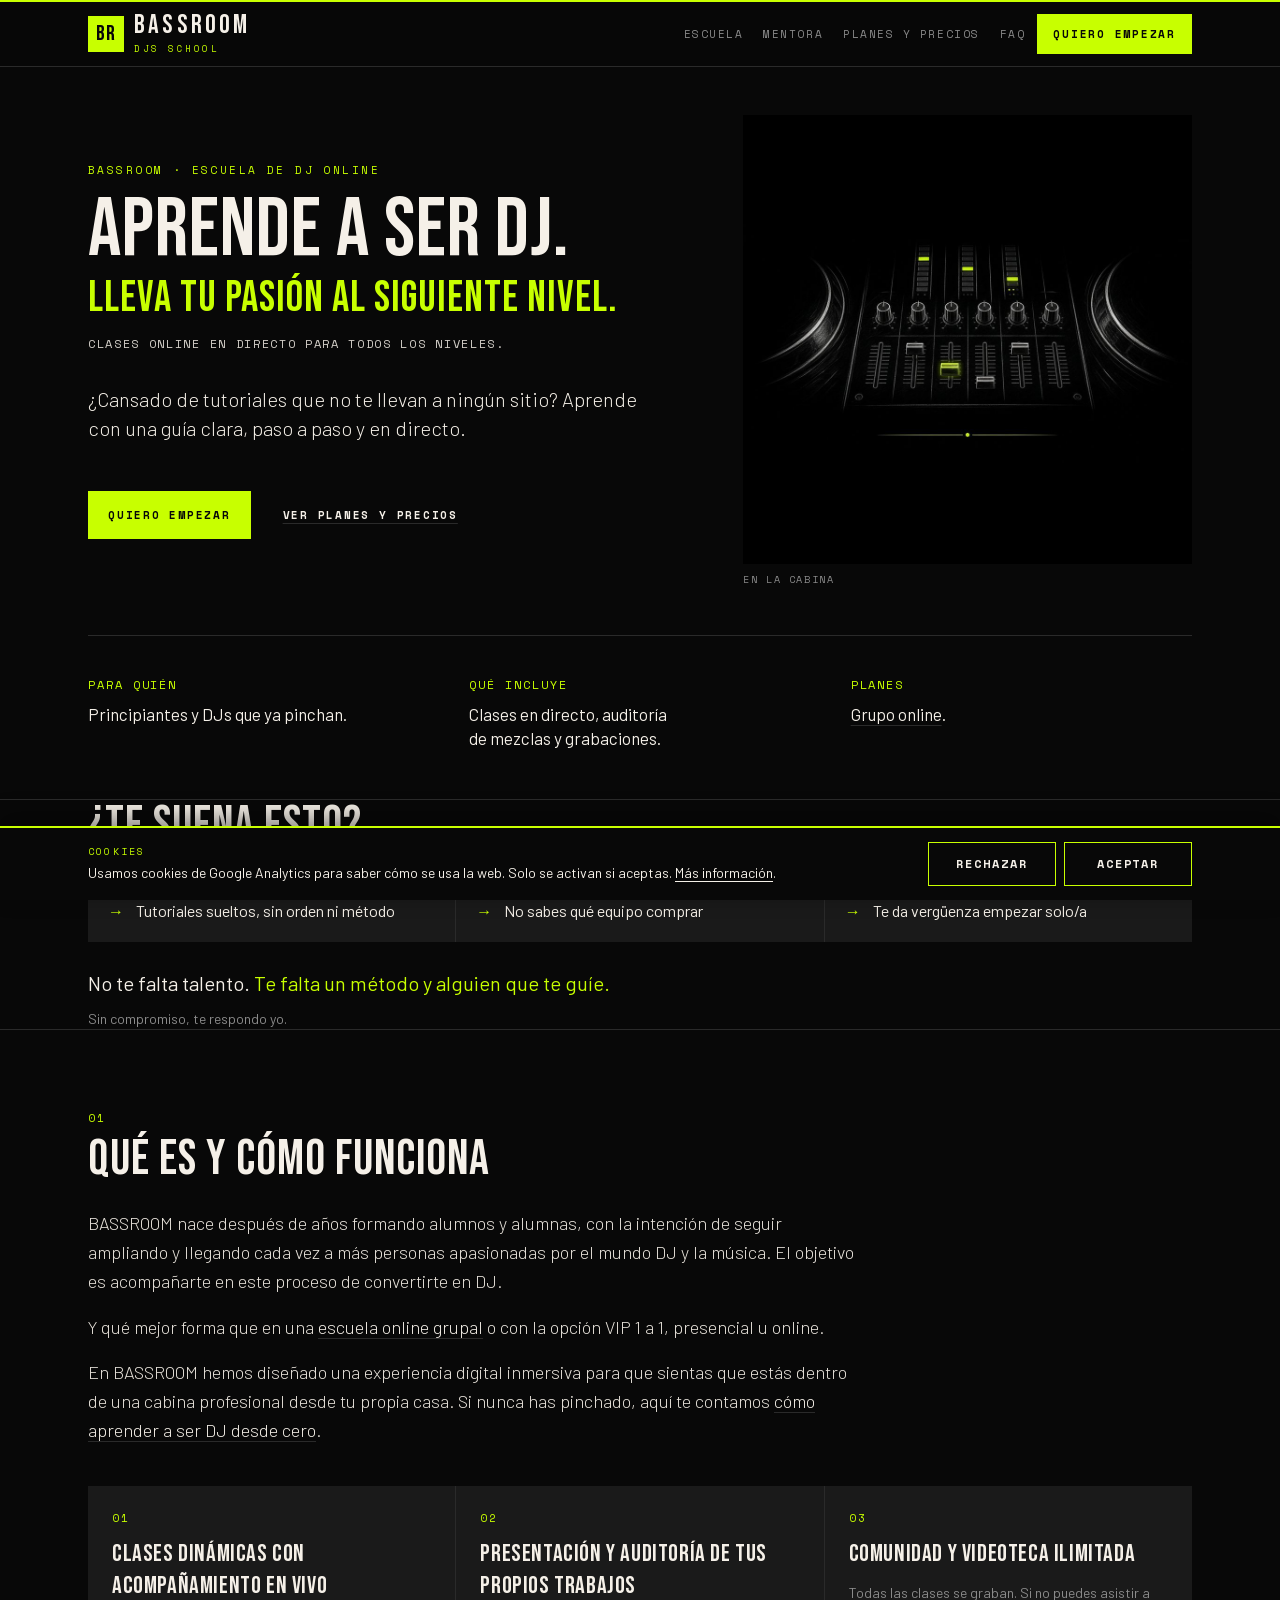
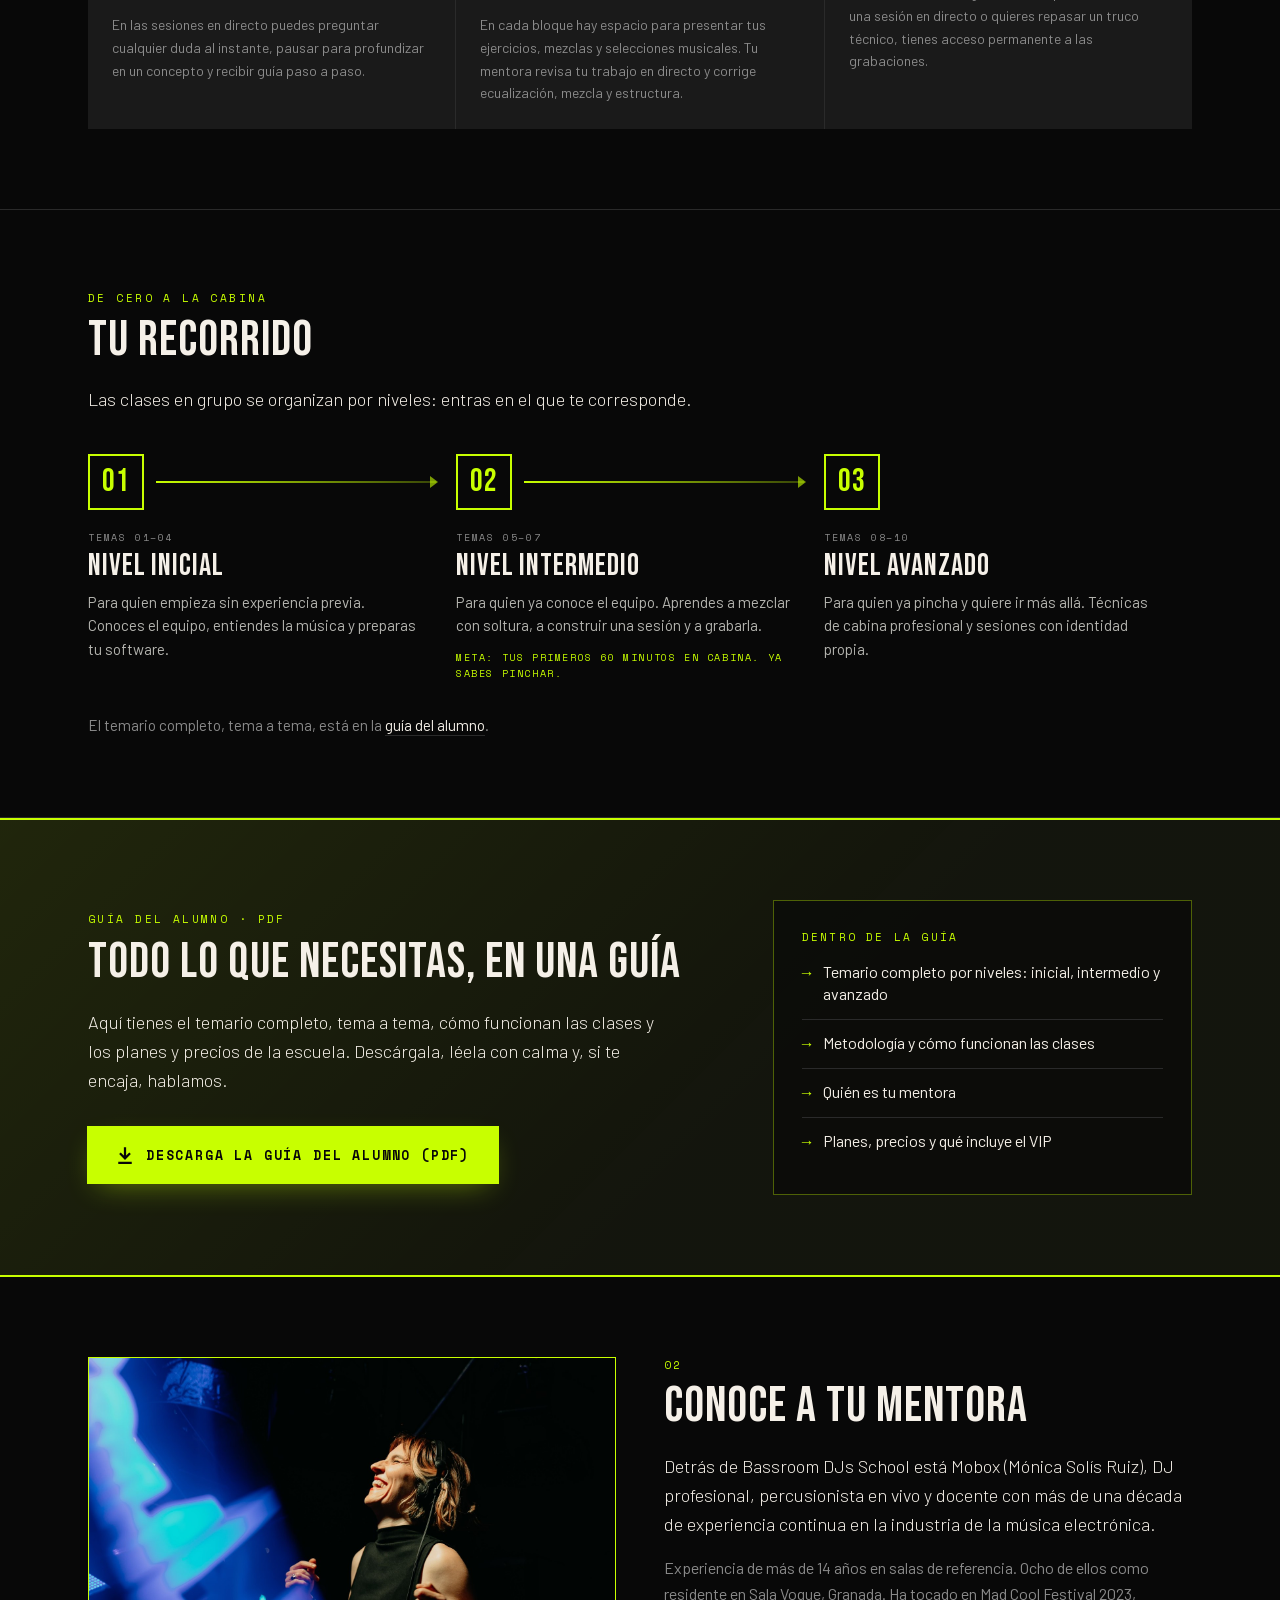
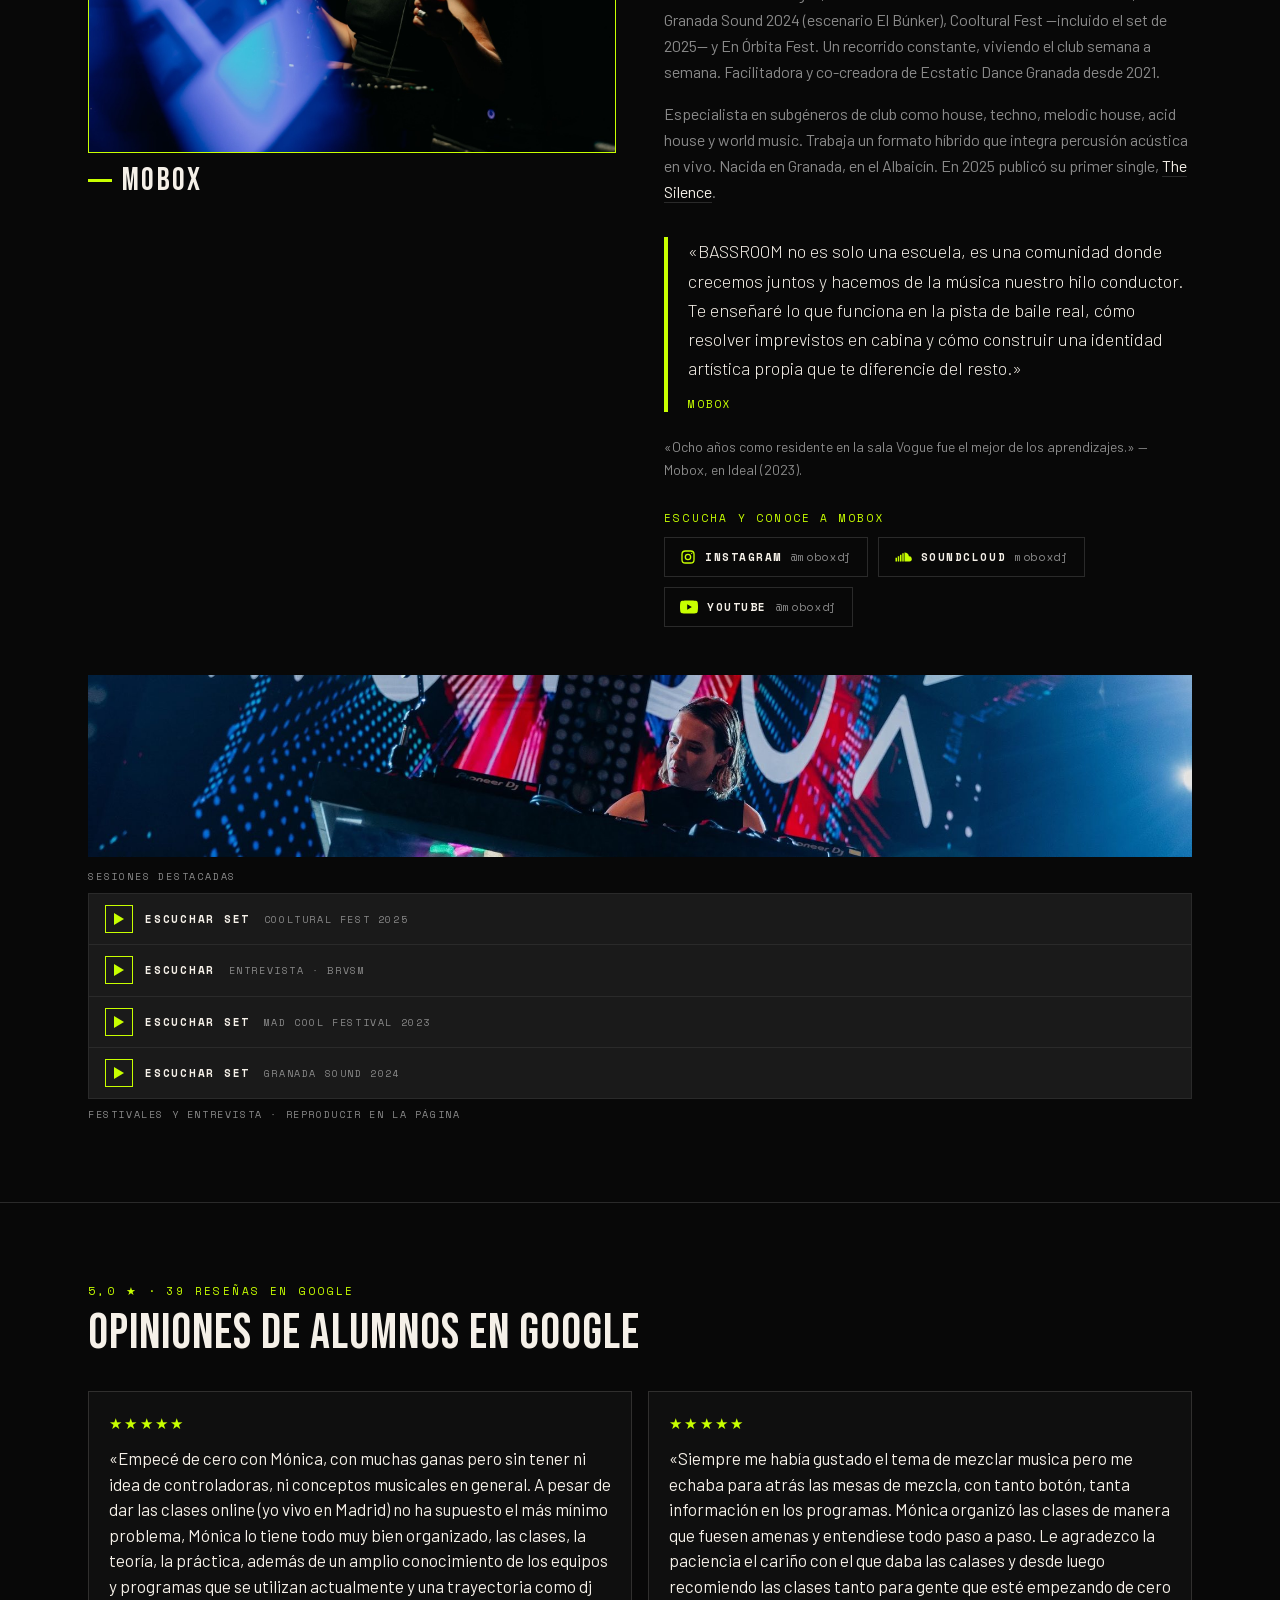
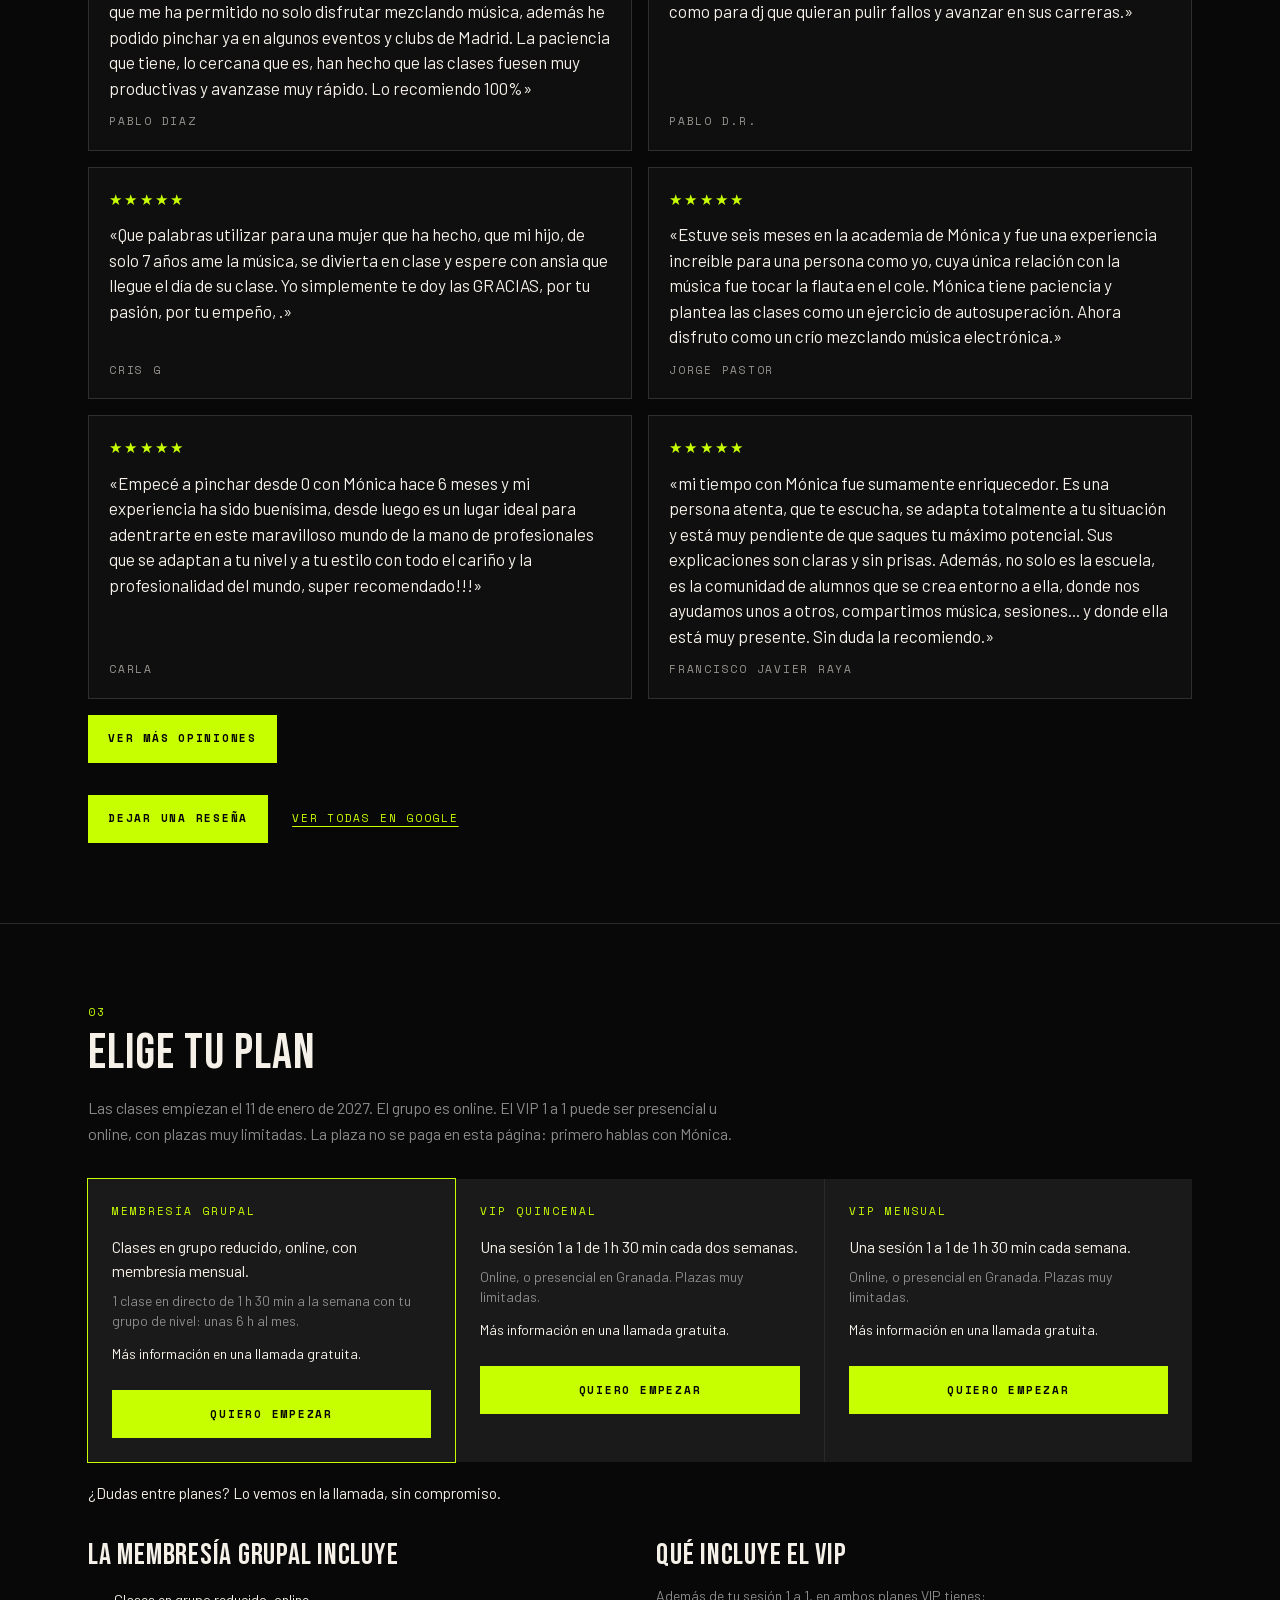
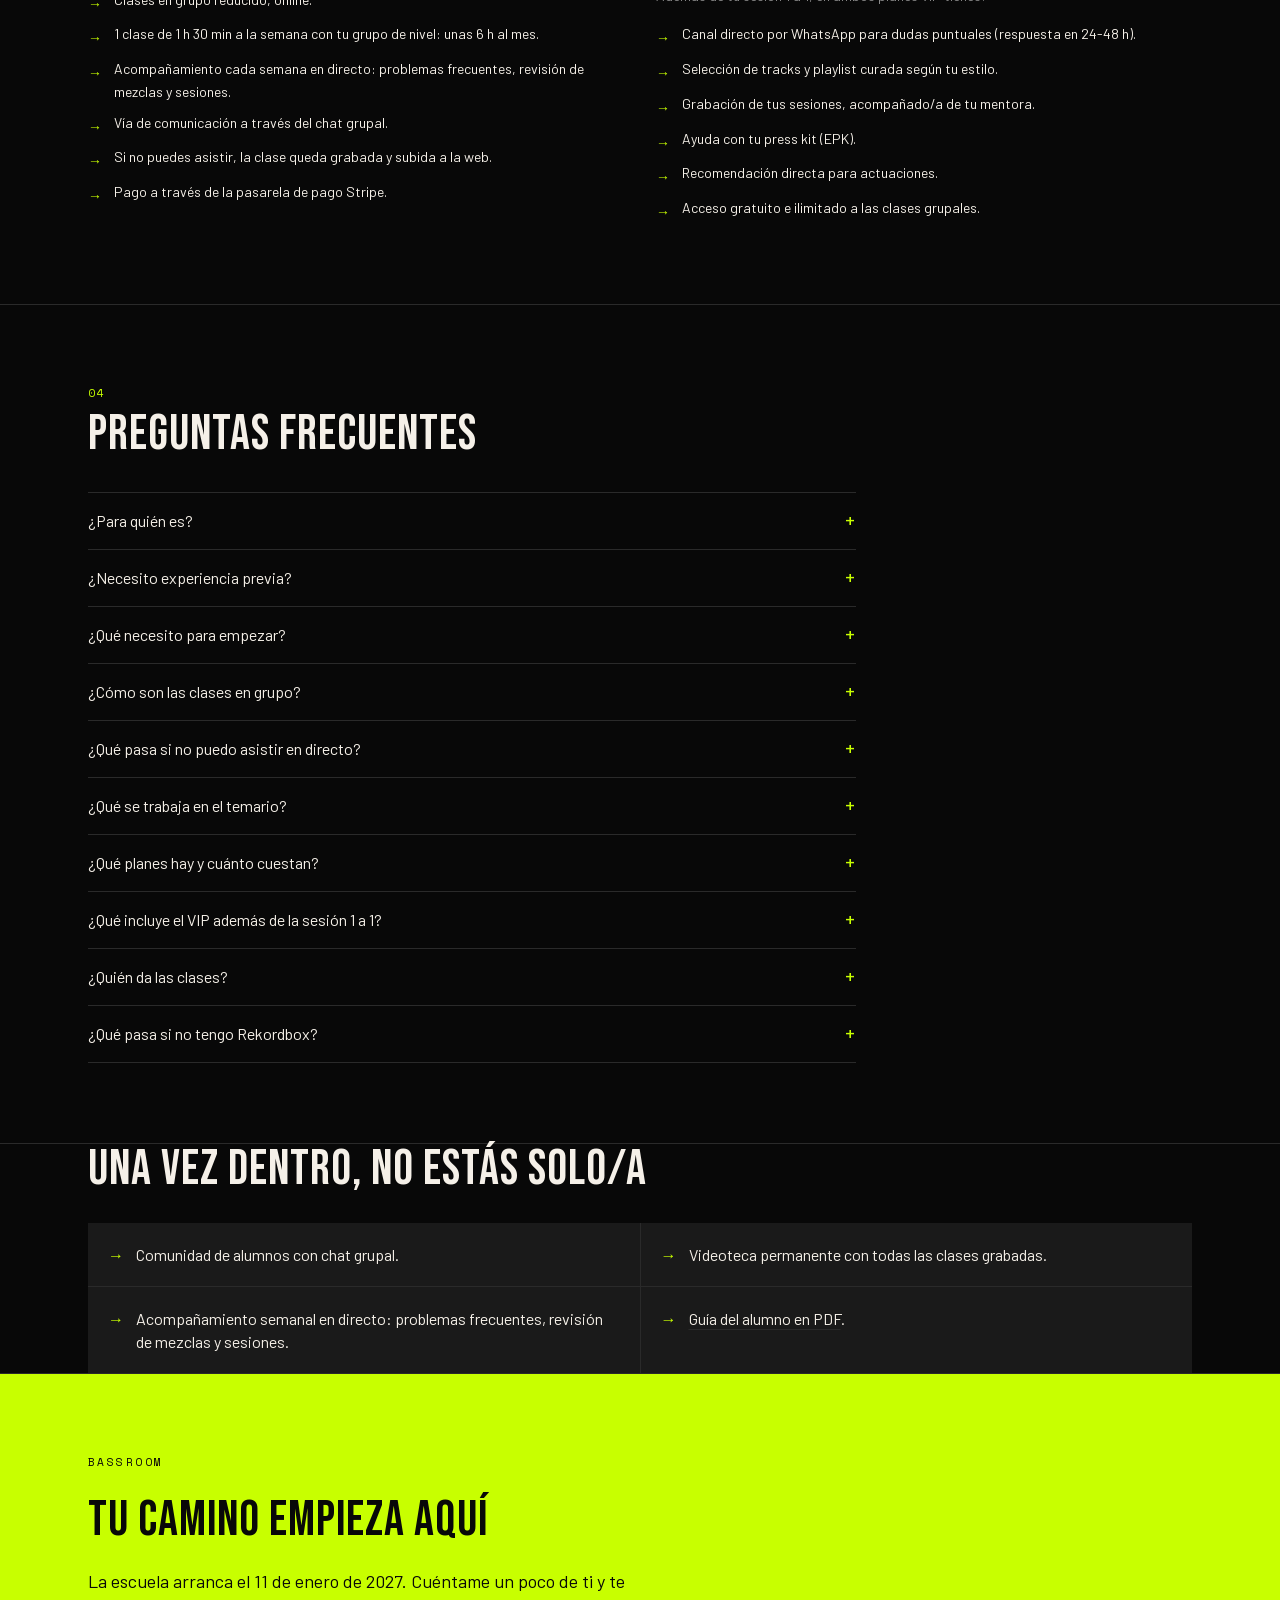
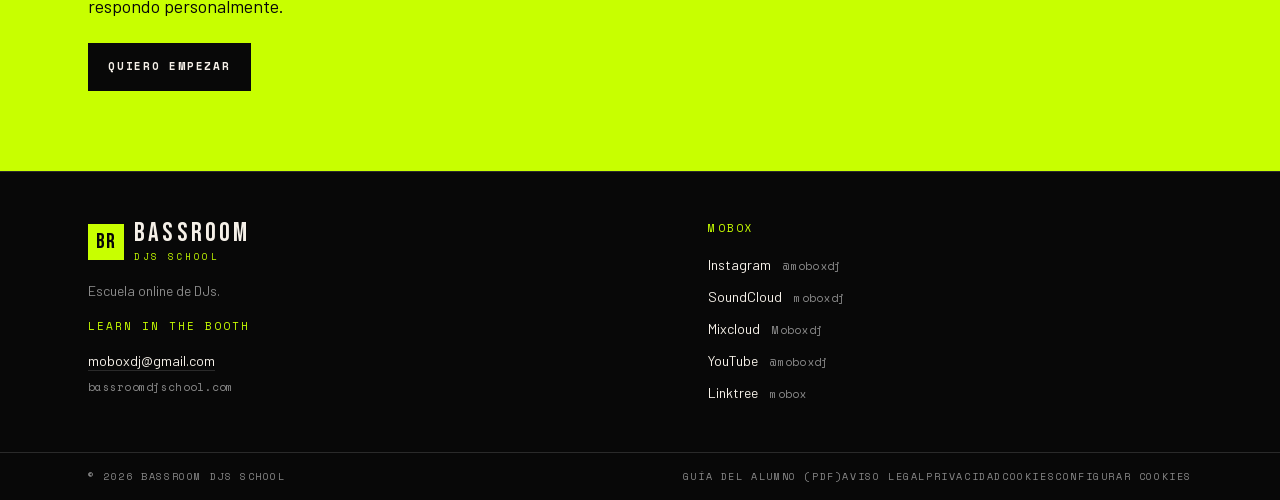
==== commit 16911062: "Hero nuevo, cierre y FAQ hacia el formulario (vista previa)" ====
--- a/index.html
+++ b/index.html
@@ -22,7 +22,7 @@
 .press-kit-link:hover{color:#c8ff00;border-color:#c8ff00}
 .press-kit-link__mark{color:#c8ff00}
 @media (prefers-reduced-motion:reduce){.set-player__trigger,.press-kit-link{transition:none}}
-</style><style id="recorrido-css">.reco{list-style:none;margin:2.5rem 0 0;padding:0;display:grid;gap:0}.reco__step{position:relative;display:grid;align-content:start;grid-template-columns:3.5rem 1fr;column-gap:1.25rem}.reco__rail{display:flex;flex-direction:column;align-items:center}.reco__num{display:flex;align-items:center;justify-content:center;width:3.5rem;height:3.5rem;flex:none;border:2px solid #c8ff00;color:#c8ff00;font-family:var(--font-bebas),"Arial Narrow",Impact,sans-serif;font-size:2rem;line-height:1;letter-spacing:.04em}.reco__line{position:relative;flex:1;width:2px;min-height:2rem;margin:.5rem 0;background:linear-gradient(#c8ff00,rgba(200,255,0,.25))}.reco__line::after{content:"";position:absolute;left:50%;bottom:-2px;transform:translateX(-50%);border-left:6px solid transparent;border-right:6px solid transparent;border-top:8px solid rgba(200,255,0,.6)}.reco__body{padding:.35rem 0 2rem}.reco__step:last-child .reco__body{padding-bottom:0}.reco__tag{font-family:var(--font-space),ui-monospace,monospace;font-size:10px;letter-spacing:.18em;text-transform:uppercase;color:#8a8a8a}.reco__title{margin-top:.35rem;font-family:var(--font-bebas),"Arial Narrow",Impact,sans-serif;font-size:1.9rem;line-height:1;letter-spacing:.03em;color:#f5f0e8}.reco__text{margin-top:.6rem;font-size:.95rem;line-height:1.55;color:#b5b5b0;max-width:22rem}.reco__intro{margin-top:1.25rem;max-width:40rem;font-size:1.125rem;font-weight:300;line-height:1.6;color:#f5f0e8}.reco__note{margin-top:.75rem;max-width:22rem;font-family:var(--font-space),ui-monospace,monospace;font-size:10px;line-height:1.6;letter-spacing:.16em;text-transform:uppercase;color:#c8ff00}.reco__more{margin-top:2rem;font-size:.95rem;color:#8a8a8a}@media (min-width:48rem){.reco{grid-template-columns:repeat(3,1fr);column-gap:0}.reco__step{grid-template-columns:1fr;row-gap:1.25rem}.reco__rail{flex-direction:row}.reco__line{height:2px;width:auto;min-height:0;margin:0 1.25rem 0 .75rem;background:linear-gradient(90deg,#c8ff00,rgba(200,255,0,.25))}.reco__line::after{left:auto;right:-2px;bottom:auto;top:50%;transform:translateY(-50%);border-top:6px solid transparent;border-bottom:6px solid transparent;border-left:8px solid rgba(200,255,0,.6);border-right:0}.reco__body{padding:0 2rem 0 0}}</style><style id="seo-css">.footer-grid{display:grid}@media (min-width:48rem){.footer-grid{grid-template-columns:1.2fr 1fr 1fr}}.h1-eyebrow{display:block;margin-bottom:.75rem;font-family:var(--font-space),ui-monospace,monospace;font-size:11px;font-weight:400;line-height:1.5;letter-spacing:.22em;text-transform:uppercase;color:#c8ff00}@media (max-width:359px){h1.hero-h1{font-size:2.8rem}}@media (min-width:1024px) and (max-width:1279px){h1.hero-h1{font-size:5.25rem}}.crumbs{display:flex;flex-wrap:wrap;gap:.5rem;list-style:none;margin:0;padding:0}.crumbs li+li::before{content:"/";margin-right:.5rem;color:#2a2a2a}.lp-h1{line-height:.9}.lp-foto{aspect-ratio:4/3}.lp-list{list-style:none;margin:0;padding:0}.lp-list li{display:flex;gap:.75rem}</style><link rel="preload" as="image" href="/images/hero-mesa-mezclas-base.jpg" fetchpriority="high"/><meta name="msvalidate.01" content="E08A639EA00B3BBE4DC5F341C5D3B6AD"/><meta name="theme-color" content="#080808"/><meta name="color-scheme" content="dark"/><title>Aprende a ser DJ online, de cero a avanzado | Bassroom DJs School</title><meta name="description" content="Escuela de DJ online en español, de cero a nivel avanzado. Clases online en directo, revisión de tus mezclas y videoteca con todas las grabaciones."/><meta name="application-name" content="Bassroom DJs School"/><meta name="author" content="Mobox (Mónica Solís Ruiz)"/><meta name="keywords" content="escuela de DJ online,curso de DJ online,clases de DJ online,aprender a ser DJ,aprender a pinchar,BASSROOM,Mobox,Rekordbox"/><meta name="creator" content="Mobox (Mónica Solís Ruiz)"/><meta name="robots" content="index, follow, max-image-preview:large"/><link rel="canonical" href="https://bassroomdjschool.com/"/><meta property="og:title" content="Aprende a ser DJ online, de cero a avanzado | Bassroom DJs School"/><meta property="og:description" content="Escuela de DJ online en español, de cero a nivel avanzado. Clases online en directo, revisión de tus mezclas y videoteca con todas las grabaciones."/><meta property="og:url" content="https://bassroomdjschool.com/"/><meta property="og:site_name" content="Bassroom DJs School"/><meta property="og:locale" content="es_ES"/><meta property="og:image" content="https://bassroomdjschool.com/og.png"/><meta property="og:image:type" content="image/png"/><meta property="og:image:width" content="1200"/><meta property="og:image:height" content="630"/><meta property="og:image:alt" content="Bassroom DJs School, escuela de DJ online"/><meta property="og:type" content="website"/><meta name="twitter:card" content="summary_large_image"/><meta name="twitter:title" content="Aprende a ser DJ online, de cero a avanzado | Bassroom DJs School"/><meta name="twitter:description" content="Escuela de DJ online en español, de cero a nivel avanzado. Clases online en directo, revisión de tus mezclas y videoteca con todas las grabaciones."/><meta name="twitter:image" content="https://bassroomdjschool.com/og.png"/><meta name="twitter:image:alt" content="Bassroom DJs School, escuela de DJ online"/><meta name="twitter:image:type" content="image/png"/><meta name="twitter:image:width" content="1200"/><meta name="twitter:image:height" content="630"/><link rel="icon" href="/icon.png" type="image/png" sizes="32x32"/><style id="embudo-css">.hero-dl dd{text-wrap:balance}@media (max-width:1023px){div>dl.hero-dl{order:1;margin-top:1rem!important}div:has(>.hero-dl)>figure{order:2}}@media (min-width:1024px){div>dl.hero-dl{grid-column:1/-1;margin-top:0!important;grid-template-columns:repeat(3,minmax(0,1fr))!important;align-items:start;gap:2.5rem!important;padding-top:2.5rem;border-top:1px solid var(--color-line,#2a2a2a)}}.hero-lead{margin-top:1.5rem!important;line-height:1.45!important}.hero-cta{margin-top:2.5rem!important;gap:1rem!important}.hero-dl{margin-top:3rem!important;gap:1.75rem!important}.hero-dl dt{font-size:12px!important}.hero-dl dd{margin-top:.5rem!important;font-size:17px!important;line-height:1.45!important}@media (min-width:640px){.hero-cta{gap:1.5rem!important}.hero-dl{gap:2rem!important}}@media (min-width:1024px){.hero-lead{margin-top:2rem!important}.hero-cta{margin-top:3rem!important}.hero-dl{margin-top:4rem!important}}@media (max-width:639px){html body main h2#guia-titulo{font-size:min(calc((100vw - 2rem)/12.1),2.9rem)}}h1.hero-h1.hero-q,main h2#te-suena-titulo,main h2#escuela-titulo,main h2#recorrido-titulo,main h2#guia-titulo,main h2#mentora-titulo,main h2#resenas-titulo,main h2#formatos-titulo,main h2#faq-titulo,main h2#dentro-titulo,main h2#cierre-titulo{font-size:min(calc((100vw - 2rem)/11.55),2.9rem);line-height:1.02;letter-spacing:.02em;white-space:nowrap;max-width:none}@media (min-width:1024px){h1.hero-h1.hero-q,main h2#te-suena-titulo,main h2#escuela-titulo,main h2#recorrido-titulo,main h2#guia-titulo,main h2#mentora-titulo,main h2#resenas-titulo,main h2#formatos-titulo,main h2#faq-titulo,main h2#dentro-titulo,main h2#cierre-titulo{font-size:2.875rem}}@media (min-width:1280px){h1.hero-h1.hero-q,main h2#te-suena-titulo,main h2#escuela-titulo,main h2#recorrido-titulo,main h2#guia-titulo,main h2#mentora-titulo,main h2#resenas-titulo,main h2#formatos-titulo,main h2#faq-titulo,main h2#dentro-titulo,main h2#cierre-titulo{font-size:3.1rem}}.hero-sub{display:block;margin:-.25rem 0 .9rem;font-family:var(--font-space),ui-monospace,monospace;font-size:11px;letter-spacing:.16em;text-transform:uppercase;color:#f5f5f0;opacity:.8}.hero-trust{margin-top:.75rem;font-family:var(--font-space),ui-monospace,monospace;font-size:11px;letter-spacing:.12em;text-transform:uppercase;color:#c8ff00}.fx-list{margin-top:1.75rem;display:grid;gap:1px;background:var(--color-line,#2a2a2a)}@media (min-width:768px){.fx-list--3{grid-template-columns:repeat(3,1fr)}.fx-list--4{grid-template-columns:repeat(2,1fr)}}.fx-list li{display:flex;gap:.75rem;padding:1.25rem;font-size:1rem;line-height:1.45}.fx-close{margin-top:1.75rem;max-width:42rem;font-size:1.25rem;line-height:1.35}@media (max-width:639px){header a[data-slot=button]{white-space:normal;height:auto;min-height:2.5rem;padding:.35rem .6rem;max-width:9.5rem;text-align:center;line-height:1.2;font-size:10px;letter-spacing:.08em}}.plan-note{margin-top:1.25rem;font-size:.95rem}</style><style id="resenas-css">.rv-list{display:grid;gap:12px;margin-top:2rem;list-style:none;padding:0}@media(min-width:640px){.rv-list{grid-template-columns:repeat(2,minmax(0,1fr));gap:16px}}.rv-card{border:1px solid rgba(245,240,232,.14);background:#0f0f0f;padding:20px;display:flex;flex-direction:column;gap:12px}.rv-stars{color:#c8ff00;letter-spacing:.15em;font-size:15px}.rv-text{margin:0;overflow-wrap:anywhere;color:#f5f0e8;font-size:1.0625rem;line-height:1.5}.rv-author{margin:auto 0 0;font-size:11px;text-transform:uppercase;letter-spacing:.16em;color:rgba(245,240,232,.6)}.rv-actions{display:flex;flex-direction:column;gap:12px;margin-top:2rem}@media(min-width:640px){.rv-actions{flex-direction:row;align-items:center;gap:24px}}.rv-more{color:#c8ff00;text-decoration:underline;text-underline-offset:4px;font-size:11px;letter-spacing:.16em;text-transform:uppercase;padding:12px 0;text-align:center}.rv-rest{margin-top:12px}@media(min-width:640px){.rv-rest{margin-top:16px}}.rv-rest .rv-list{margin-top:0}.rv-rest[open]{display:flex;flex-direction:column}.rv-rest[open]>.rv-list{order:-1;margin-bottom:12px}@media(min-width:640px){.rv-rest[open]>.rv-list{margin-bottom:16px}}.rv-toggle{list-style:none;cursor:pointer;display:inline-flex;align-items:center;justify-content:center;gap:8px;box-sizing:border-box;font-family:var(--font-space),ui-monospace,monospace;font-size:11px;font-weight:700;letter-spacing:.16em;text-transform:uppercase;background:#c8ff00;color:#080808;height:3rem;padding:0 1.25rem;width:100%}.rv-toggle::-webkit-details-marker{display:none}.rv-toggle::marker{content:""}.rv-toggle:focus-visible{outline:2px solid #f5f0e8;outline-offset:2px}@media(min-width:640px){.rv-toggle{width:auto}}.rv-rest:not([open]) .rv-toggle__less,.rv-rest[open] .rv-toggle__more{display:none}</style><style id="hero-wrap">h1.hero-h1.hero-q{white-space:normal;text-wrap:balance;font-size:2.4rem;line-height:1.02;max-width:none}@media (min-width:40rem){h1.hero-h1.hero-q{font-size:3.1rem}}@media (min-width:64rem){h1.hero-h1.hero-q{font-size:3.4rem}}</style></head><body class="flex min-h-full flex-col overflow-x-clip bg-void font-sans text-paper antialiased"><a class="skip-link" href="#contenido">Saltar al contenido</a><script type="application/ld+json">{"@context":"https://schema.org","@graph":[{"@type":"EducationalOrganization","@id":"https://bassroomdjschool.com/#organization","name":"Bassroom DJs School","alternateName":"Bassroom","url":"https://bassroomdjschool.com/","email":"moboxdj@gmail.com","image":"https://bassroomdjschool.com/og.png","description":"Escuela de DJ online en español, dirigida por Mobox (Mónica Solís Ruiz). Clases en directo para aprender a pinchar de cero a nivel avanzado con Rekordbox, para alumnos de toda España y de cualquier país hispanohablante: clases en grupo online o VIP 1 a 1, presencial u online.","inLanguage":"es","address":{"@type":"PostalAddress","addressCountry":"ES"},"areaServed":[{"@type":"Country","name":"España"},{"@type":"Place","name":"Latinoamérica"},{"@type":"Place","name":"Países hispanohablantes de todo el mundo"}],"founder":{"@id":"https://bassroomdjschool.com/#mobox"},"knowsLanguage":"es"},{"@type":"Person","@id":"https://bassroomdjschool.com/#mobox","name":"Mónica Solís Ruiz","alternateName":"Mobox","jobTitle":"DJ, percusionista y docente","description":"DJ profesional, percusionista en vivo y docente. Más de 14 años en salas y festivales, ocho como residente en Sala Vogue.","knowsAbout":["DJing","Mezcla","Rekordbox","House","Techno","Melodic house","Acid house","World music","Percusión en vivo"],"worksFor":{"@id":"https://bassroomdjschool.com/#organization"},"url":"https://bassroomdjschool.com/#mentora","sameAs":["https://www.instagram.com/moboxdj/","https://soundcloud.com/moboxdj","https://www.mixcloud.com/Moboxdj/","https://www.youtube.com/@moboxdj","https://linktr.ee/mobox"]},{"@type":"Course","@id":"https://bassroomdjschool.com/#curso","name":"Escuela de DJ online BASSROOM","description":"Curso de DJ online y en español, con Rekordbox, de Bassroom DJs School, para alumnos de toda España y de cualquier país hispanohablante: diez temas en tres niveles. Inicial (temas 01 a 04): la cabina, el pulso y el BPM, la música y Rekordbox. Intermedio (temas 05 a 07): mezcla, preparación de sesiones y grabación de tus primeros 60 minutos. Avanzado (temas 08 a 10): stems, samplers, capas de 3 y 4 pistas, trucos de cabina y retos en directo. Clases en directo, revisión de mezclas y videoteca con todas las grabaciones.","url":"https://bassroomdjschool.com/curso-dj-online","inLanguage":"es","provider":{"@type":"Organization","@id":"https://bassroomdjschool.com/#organization","name":"Bassroom DJs School","url":"https://bassroomdjschool.com/"},"creator":{"@id":"https://bassroomdjschool.com/#mobox"},"educationalLevel":"Tres niveles: inicial, intermedio y avanzado","teaches":["Mezcla y beatmatching","Uso de Rekordbox","Estructura musical, pulso y BPM","Preparación de sesiones y lectura de pista","Grabación de sesiones","Stems, samplers y mezcla por capas","Trucos de cabina y retos en directo"],"coursePrerequisites":"No hace falta experiencia previa.","syllabusSections":[{"@type":"Syllabus","name":"Tema 01: La cabina y el equipo","description":"El entorno DJ, tipos de equipos, conexiones y cables, y qué equipo es mejor para ti."},{"@type":"Syllabus","name":"Tema 02: Pulso, tempo y BPM","description":"Localizar y sentir el pulso de un tema; beats, barras y frases; estructura musical."},{"@type":"Syllabus","name":"Tema 03: Descarga musical","description":"Tipos de archivos de audio y dónde y cómo descargar música de alta calidad."},{"@type":"Syllabus","name":"Tema 04: Rekordbox","description":"Interfaz, configuración, importación y exportación musical."},{"@type":"Syllabus","name":"Tema 05: Primera mezcla","description":"Estructura de los tracks, sincronización de BPM (beatmatching), EQ, técnica y tipos de mezcla, con el oído como guía."},{"@type":"Syllabus","name":"Tema 06: Preparar una sesión y psicología de pista","description":"Crear una sesión coherente según el lugar, la pista y el público, y aprender a leer la pista."},{"@type":"Syllabus","name":"Tema 07: Grabación de tu primera sesión","description":"Grabas tu primera sesión de 60 minutos, guiada por Mobox. Cierra el nivel intermedio: ya sabes pinchar."},{"@type":"Syllabus","name":"Tema 08: Stems y samplers","description":"Separar voces, bases y percusiones para crear mezclas nuevas en directo, y usar samplers para efectos, loops y sonidos propios."},{"@type":"Syllabus","name":"Tema 09: Mezcla por capas y trucos de cabina","description":"Trabajo con 3 y 4 pistas a la vez, transiciones complejas y trucos de mezcla."},{"@type":"Syllabus","name":"Tema 10: Sesiones avanzadas y retos en directo","description":"Sesiones con distintas energías y curvas para llevar al público, y retos en directo para ganar rapidez, creatividad y seguridad."}],"hasPart":[{"@type":"Syllabus","position":1,"name":"Nivel inicial (temas 01 a 04)","description":"Para quien empieza sin experiencia previa. Conoces el equipo, entiendes la música y preparas tu software."},{"@type":"Syllabus","position":2,"name":"Nivel intermedio (temas 05 a 07)","description":"Para quien ya conoce el equipo. Aprendes a mezclar con soltura, a construir una sesión y a grabarla."},{"@type":"Syllabus","position":3,"name":"Nivel avanzado (temas 08 a 10)","description":"Para quien ya pincha y quiere ir más allá. Técnicas de cabina profesional y sesiones con identidad propia."}],"hasCourseInstance":[{"@type":"CourseInstance","name":"Membresía grupal online","courseMode":"online","location":{"@type":"VirtualLocation","url":"https://bassroomdjschool.com/curso-dj-online"},"courseSchedule":{"@type":"Schedule","repeatFrequency":"P1W","duration":"PT1H30M"},"instructor":{"@id":"https://bassroomdjschool.com/#mobox"},"inLanguage":"es","description":"Una clase en directo a la semana, de hora y media, en grupo reducido y por niveles. Las clases se graban y quedan en la videoteca."},{"@type":"CourseInstance","name":"VIP 1 a 1 (online o presencial)","courseMode":["online","onsite"],"location":{"@type":"VirtualLocation","url":"https://bassroomdjschool.com/curso-dj-online"},"instructor":{"@id":"https://bassroomdjschool.com/#mobox"},"inLanguage":"es","description":"Sesiones individuales de 1 h 30 min cada semana o cada dos semanas, online o presenciales, con acceso a las clases grupales online."}],"offers":[{"@type":"Offer","name":"Membresía en grupo","category":"subscription","description":"Clases online en grupo reducido: una clase en directo de hora y media a la semana, grabada. Membresía mensual, pago por Stripe.","url":"https://bassroomdjschool.com/#formatos"},{"@type":"Offer","name":"VIP Quincenal","category":"subscription","description":"Una sesión 1 a 1 cada dos semanas, online o presencial. Incluye acceso a las clases grupales.","url":"https://bassroomdjschool.com/#formatos"},{"@type":"Offer","name":"VIP Mensual","category":"subscription","description":"Una sesión 1 a 1 cada semana, online o presencial. Incluye acceso a las clases grupales.","url":"https://bassroomdjschool.com/#formatos"}]},{"@type":"WebSite","@id":"https://bassroomdjschool.com/#website","url":"https://bassroomdjschool.com/","name":"Bassroom DJs School","inLanguage":"es","publisher":{"@id":"https://bassroomdjschool.com/#organization"}},{"@type":"WebPage","@id":"https://bassroomdjschool.com/#webpage","url":"https://bassroomdjschool.com/","name":"Aprende a ser DJ online, de cero a avanzado | Bassroom DJs School","description":"Escuela de DJ online en español, de cero a nivel avanzado. Clases online en directo, revisión de tus mezclas y videoteca con todas las grabaciones.","inLanguage":"es","isPartOf":{"@id":"https://bassroomdjschool.com/#website"},"about":{"@id":"https://bassroomdjschool.com/#organization"},"mainEntity":{"@id":"https://bassroomdjschool.com/#curso"},"primaryImageOfPage":"https://bassroomdjschool.com/og.png"}]}</script><header class="sticky top-0 z-40 border-b border-line bg-void/95 backdrop-blur-md"><div class="h-0.5 bg-acid" aria-hidden="true"></div><div class="mx-auto flex h-16 max-w-6xl items-center gap-3 px-4 sm:px-6"><a class="mr-auto rounded-none focus-visible:outline-2 focus-visible:outline-offset-4 focus-visible:outline-acid" href="/"><span class="inline-flex items-center gap-2.5"><span aria-hidden="true" class="grid size-9 shrink-0 place-items-center bg-acid font-display text-[1.35rem] leading-none tracking-wide text-void">BR</span><span class="flex min-w-0 flex-col"><span class="font-display text-[1.65rem] leading-none tracking-[0.12em] text-paper">BASSROOM</span><span class="mt-1 font-mono text-[9px] uppercase tracking-[0.28em] text-acid">DJs School</span></span></span><span class="sr-only">, inicio</span></a><nav aria-label="Secciones" class="hidden items-center gap-5 lg:flex"><a class="font-mono text-[11px] uppercase tracking-[0.14em] text-mix hover:text-paper" href="/#escuela">Escuela</a><a class="font-mono text-[11px] uppercase tracking-[0.14em] text-mix hover:text-paper" href="/#mentora">Mentora</a><a class="font-mono text-[11px] uppercase tracking-[0.14em] text-mix hover:text-paper" href="/#formatos">Planes y precios</a><a class="font-mono text-[11px] uppercase tracking-[0.14em] text-mix hover:text-paper" href="/#faq">FAQ</a></nav><a data-slot="button" class="inline-flex items-center justify-center gap-2 whitespace-nowrap font-mono text-[11px] font-bold uppercase tracking-[0.16em] transition-colors focus-visible:outline-2 focus-visible:outline-offset-2 disabled:pointer-events-none disabled:opacity-50 bg-acid text-void hover:bg-paper focus-visible:outline-paper h-10 px-4 shrink-0" href="#quiero-empezar" data-quiero-empezar><span class="sm:hidden">Quiero empezar</span><span class="hidden sm:inline">Quiero empezar</span></a></div></header><main id="contenido" class="flex-1"><script type="application/ld+json">{"@context":"https://schema.org","@type":"FAQPage","mainEntity":[{"@type":"Question","name":"¿Para quién es?","acceptedAnswer":{"@type":"Answer","text":"Para cualquier persona que hable español, en España o en cualquier otro país, tanto si empiezas de cero como si ya pinchas. El curso tiene tres niveles: inicial, intermedio y avanzado."}},{"@type":"Question","name":"¿Necesito experiencia previa?","acceptedAnswer":{"@type":"Answer","text":"No. El nivel inicial empieza por lo básico: la cabina, el equipo y el pulso de la música, paso a paso. Si ya pinchas, entras en el intermedio o el avanzado; lo vemos en la llamada."}},{"@type":"Question","name":"¿Qué necesito para empezar?","acceptedAnswer":{"@type":"Answer","text":"Un equipo básico: controladora, cascos y ordenador; más adelante, unos altavoces. Recomendamos AlphaTheta (Pioneer DJ), la marca con la que se trabaja en clase, aunque no es obligatoria. Al principio todo es más teórico, así que antes de comprar nada lo mejor es preguntarlo en la llamada."}},{"@type":"Question","name":"¿Cómo son las clases en grupo?","acceptedAnswer":{"@type":"Answer","text":"Son online, en grupos reducidos organizados por nivel: 1 clase de 1 h 30 min a la semana con tu grupo (unas 6 h al mes). En directo puedes preguntar, pausar y seguir la guía paso a paso. En cada bloque presentas ejercicios, mezclas y selecciones, y tu mentora los revisa en la propia clase (ecualización, mezcla y estructura). Hay un chat grupal."}},{"@type":"Question","name":"¿Qué pasa si no puedo asistir en directo?","acceptedAnswer":{"@type":"Answer","text":"La clase queda grabada y subida a la web, y puedes verla cuando quieras. El acceso a las grabaciones es permanente: la videoteca no tiene límite."}},{"@type":"Question","name":"¿Qué se trabaja en el temario?","acceptedAnswer":{"@type":"Answer","text":"Diez temas en tres niveles. Inicial: la cabina y el equipo, pulso y BPM, descarga de música y Rekordbox. Intermedio: la primera mezcla, cómo preparar una sesión y leer la pista, y la grabación de tus primeros 60 minutos. Avanzado: stems y samplers, capas con 3 y 4 pistas, trucos de cabina, sesiones con distintas energías y retos en directo. Tienes el temario completo en la guía del alumno (PDF)."}},{"@type":"Question","name":"¿Qué planes hay y cuánto cuestan?","acceptedAnswer":{"@type":"Answer","text":"Membresía grupal: 1 clase en directo de 1 h 30 min a la semana con tu grupo de nivel (unas 6 h al mes). VIP quincenal: una sesión 1 a 1 cada dos semanas. VIP mensual: una sesión 1 a 1 cada semana. Cada sesión 1 a 1 dura 1 h 30 min y puede ser presencial u online, con plazas muy limitadas. Más información en una llamada gratuita."}},{"@type":"Question","name":"¿Qué incluye el VIP además de la sesión 1 a 1?","acceptedAnswer":{"@type":"Answer","text":"WhatsApp para dudas puntuales, con respuesta en 24-48 horas; una playlist curada según tu estilo; grabación de tus sesiones con tu mentora; ayuda con el press kit; recomendación directa para actuaciones; y acceso gratuito e ilimitado a las clases grupales. Es el mismo paquete en los dos planes VIP."}},{"@type":"Question","name":"¿Quién da las clases?","acceptedAnswer":{"@type":"Answer","text":"Mobox (Mónica), DJ profesional, percusionista en vivo y docente, con más de una década de experiencia continua en la música electrónica y más de 14 años en salas y festivales."}},{"@type":"Question","name":"¿Qué pasa si no tengo Rekordbox?","acceptedAnswer":{"@type":"Answer","text":"Trabajamos con Rekordbox, pero si usas otro programa, no te preocupes: todos funcionan prácticamente igual y podrás seguir las clases sin ningún problema."}}]}</script><section class="border-b border-line"><div class="mx-auto grid max-w-6xl items-center gap-8 px-4 py-8 sm:px-6 sm:py-10 lg:grid-cols-[minmax(0,1.15fr)_minmax(280px,0.85fr)] lg:gap-12 lg:py-12"><div><p class="h1-eyebrow">BASSROOM · Escuela de DJ online</p><h1 class="hero-h1 hero-q font-display text-paper"><span class="sr-only">Aprende a ser DJ. </span>Haz que la música sea algo más que una afición.</h1><p class="hero-lead mt-4 max-w-xl text-lg font-light leading-snug text-paper sm:text-xl">¿Cansado de tutoriales que no te llevan a ningún sitio? Aprende con una guía clara, paso a paso y en directo.</p><div class="hero-cta mt-5 flex flex-col gap-1 sm:flex-row sm:items-center sm:gap-3"><a data-slot="button" class="inline-flex items-center justify-center gap-2 whitespace-nowrap font-mono text-[11px] font-bold uppercase tracking-[0.16em] transition-colors focus-visible:outline-2 focus-visible:outline-offset-2 disabled:pointer-events-none disabled:opacity-50 bg-acid text-void hover:bg-paper focus-visible:outline-paper h-12 px-5 w-full sm:w-auto" href="#quiero-empezar" data-quiero-empezar>Quiero empezar</a><a class="inline-flex h-12 items-center justify-center px-2 font-mono text-[11px] font-bold uppercase tracking-[0.16em] text-paper underline decoration-line underline-offset-4 hover:text-acid" href="/#formatos">Ver planes y precios</a></div></div><figure><div class="relative aspect-square overflow-hidden bg-booth"><img alt="Boceto de una mesa de mezclas." decoding="async" fetchpriority="high" width="960" height="960" data-nimg="fill" class="object-cover object-center" style="position:absolute;height:100%;width:100%;left:0;top:0;right:0;bottom:0;color:transparent" sizes="(min-width: 1024px) 40vw, 100vw" src="/images/hero-mesa-mezclas-base.jpg"/><div class="hero-faders" aria-hidden="true"><span class="hero-fader hero-fader--ch2"></span><span class="hero-fader hero-fader--ch3 hero-fader--acid"></span><span class="hero-fader hero-fader--ch4"></span><span class="hero-fader hero-fader--ch5"></span></div></div><figcaption class="mt-2 font-mono text-[10px] uppercase tracking-[0.16em] text-mix">En la cabina</figcaption></figure><dl class="hero-dl mt-5 grid gap-2 sm:grid-cols-3 sm:gap-3"><div><dt class="font-mono text-[10px] uppercase tracking-[0.16em] text-acid">Para quién</dt><dd class="mt-1 text-sm leading-snug text-paper">Principiantes y DJs que ya pinchan.</dd></div><div><dt class="font-mono text-[10px] uppercase tracking-[0.16em] text-acid">Qué incluye</dt><dd class="mt-1 text-sm leading-snug text-paper">Clases en directo, auditoría de mezclas y grabaciones.</dd></div><div><dt class="font-mono text-[10px] uppercase tracking-[0.16em] text-acid">Planes</dt><dd class="mt-1 text-sm leading-snug text-paper"><a class="text-paper underline decoration-line underline-offset-4 hover:text-acid" href="/curso-dj-online">Grupo online</a>.</dd></div></dl></div></section><section id="te-suena" aria-labelledby="te-suena-titulo" class="scroll-mt-20 border-b border-line"><div class="mx-auto max-w-6xl px-4 py-14 sm:px-6 sm:py-16"><h2 id="te-suena-titulo" class="font-display text-5xl tracking-wide text-paper sm:text-6xl">¿Te suena esto?</h2><ul class="fx-list fx-list--3"><li class="bg-booth text-paper"><span aria-hidden="true" class="text-acid">→</span><span>Tutoriales sueltos, sin orden ni método</span></li><li class="bg-booth text-paper"><span aria-hidden="true" class="text-acid">→</span><span>No sabes qué equipo comprar</span></li><li class="bg-booth text-paper"><span aria-hidden="true" class="text-acid">→</span><span>Te da vergüenza empezar solo/a</span></li></ul><p class="fx-close text-paper">No te falta talento. <span class="text-acid">Te falta un método y alguien que te guíe.</span></p><p class="mt-3 text-sm text-mix">Llamada informativa sobre la escuela, sin compromiso.</p></div></section><section id="escuela" aria-labelledby="escuela-titulo" class="scroll-mt-20 border-b border-line"><div class="mx-auto max-w-6xl px-4 py-16 sm:px-6 sm:py-20"><p class="font-mono text-[11px] uppercase tracking-[0.22em] text-acid">01</p><h2 id="escuela-titulo" class="mt-2 max-w-3xl font-display text-5xl tracking-wide text-paper sm:text-6xl">Qué es y cómo funciona</h2><div class="mt-6 max-w-3xl space-y-4 text-lg font-light leading-relaxed text-paper/95"><p>BASSROOM nace después de años formando alumnos y alumnas, con la intención de seguir ampliando y llegando cada vez a más personas apasionadas por el mundo DJ y la música. El objetivo es acompañarte en este proceso de convertirte en DJ.</p><p>Y qué mejor forma que en una <a class="text-paper underline decoration-line underline-offset-4 hover:text-acid" href="/curso-dj-online">escuela online grupal</a> o con la opción VIP 1 a 1, presencial u online.</p><p>En BASSROOM hemos diseñado una experiencia digital inmersiva para que sientas que estás dentro de una cabina profesional desde tu propia casa. Si nunca has pinchado, aquí te contamos <a class="text-paper underline decoration-line underline-offset-4 hover:text-acid" href="/aprender-a-ser-dj-desde-cero">cómo aprender a ser DJ desde cero</a>.</p></div><ol class="mt-10 grid gap-px bg-line sm:grid-cols-3"><li class="bg-booth p-6"><p class="font-mono text-[11px] tracking-[0.18em] text-acid">01</p><h3 class="mt-3 font-display text-2xl tracking-wide text-paper">Clases dinámicas con acompañamiento en vivo</h3><p class="mt-3 text-sm leading-relaxed text-mix">En las sesiones en directo puedes preguntar cualquier duda al instante, pausar para profundizar en un concepto y recibir guía paso a paso.</p></li><li class="bg-booth p-6"><p class="font-mono text-[11px] tracking-[0.18em] text-acid">02</p><h3 class="mt-3 font-display text-2xl tracking-wide text-paper">Presentación y auditoría de tus propios trabajos</h3><p class="mt-3 text-sm leading-relaxed text-mix">En cada bloque hay espacio para presentar tus ejercicios, mezclas y selecciones musicales. Tu mentora revisa tu trabajo en directo y corrige ecualización, mezcla y estructura.</p></li><li class="bg-booth p-6"><p class="font-mono text-[11px] tracking-[0.18em] text-acid">03</p><h3 class="mt-3 font-display text-2xl tracking-wide text-paper">Comunidad y videoteca ilimitada</h3><p class="mt-3 text-sm leading-relaxed text-mix">Todas las clases se graban. Si no puedes asistir a una sesión en directo o quieres repasar un truco técnico, tienes acceso permanente a las grabaciones.</p></li></ol></div></section><section id="recorrido" aria-labelledby="recorrido-titulo" class="scroll-mt-20 border-b border-line"><div class="mx-auto max-w-6xl px-4 py-16 sm:px-6 sm:py-20"><p class="font-mono text-[11px] uppercase tracking-[0.22em] text-acid">De cero a la cabina</p><h2 id="recorrido-titulo" class="mt-2 max-w-3xl font-display text-5xl tracking-wide text-paper sm:text-6xl">Tu recorrido</h2><p class="reco__intro">Las clases en grupo se organizan por niveles: entras en el que te corresponde.</p><ol class="reco"><li class="reco__step"><div class="reco__rail"><span class="reco__num" aria-hidden="true">01</span><span class="reco__line" aria-hidden="true"></span></div><div class="reco__body"><p class="reco__tag">Temas 01–04</p><h3 class="reco__title">Nivel inicial</h3><p class="reco__text">Para quien empieza sin experiencia previa. Conoces el equipo, entiendes la música y preparas tu software.</p></div></li><li class="reco__step"><div class="reco__rail"><span class="reco__num" aria-hidden="true">02</span><span class="reco__line" aria-hidden="true"></span></div><div class="reco__body"><p class="reco__tag">Temas 05–07</p><h3 class="reco__title">Nivel intermedio</h3><p class="reco__text">Para quien ya conoce el equipo. Aprendes a mezclar con soltura, a construir una sesión y a grabarla.</p><p class="reco__note">Meta: tus primeros 60 minutos en cabina. Ya sabes pinchar.</p></div></li><li class="reco__step"><div class="reco__rail"><span class="reco__num" aria-hidden="true">03</span></div><div class="reco__body"><p class="reco__tag">Temas 08–10</p><h3 class="reco__title">Nivel avanzado</h3><p class="reco__text">Para quien ya pincha y quiere ir más allá. Técnicas de cabina profesional y sesiones con identidad propia.</p></div></li></ol><p class="reco__more">El temario completo, tema a tema, está en la <a class="text-paper underline decoration-line underline-offset-4 hover:text-acid" href="#guia">guía del alumno</a>.</p></div></section><section id="guia" aria-labelledby="guia-titulo" class="guia-band scroll-mt-20"><div class="mx-auto max-w-6xl px-4 py-16 sm:px-6 sm:py-20"><div class="guia-grid"><div><p class="font-mono text-[11px] uppercase tracking-[0.22em] text-acid">Guía del alumno · PDF</p><h2 id="guia-titulo" class="guia-title">Todo lo que necesitas, en una guía</h2><p class="mt-5 max-w-xl text-lg font-light leading-relaxed text-paper">Aquí tienes el temario completo, tema a tema, cómo funcionan las clases y los planes y precios de la escuela. Descárgala, léela con calma y, si te encaja, hablamos.</p><a class="guia-btn" href="/docs/bassroom-guia-del-alumno.pdf" download="BASSROOM-guia-del-alumno.pdf"><svg width="18" height="18" viewBox="0 0 16 16" fill="none" stroke="currentColor" stroke-width="2" aria-hidden="true" focusable="false"><path d="M8 1v10M3.5 6.5 8 11l4.5-4.5M2 15h12"/></svg>Descarga la guía del alumno (PDF)</a></div><div class="guia-inside"><p class="guia-inside__title">Dentro de la guía</p><ul class="guia-list"><li class="guia-list__item"><span class="guia-list__mark" aria-hidden="true">→</span><span>Temario completo por niveles: inicial, intermedio y avanzado</span></li><li class="guia-list__item"><span class="guia-list__mark" aria-hidden="true">→</span><span>Metodología y cómo funcionan las clases</span></li><li class="guia-list__item"><span class="guia-list__mark" aria-hidden="true">→</span><span>Quién es tu mentora</span></li><li class="guia-list__item"><span class="guia-list__mark" aria-hidden="true">→</span><span>Planes, precios y qué incluye el VIP</span></li></ul></div></div></div></section><section id="mentora" aria-labelledby="mentora-titulo" class="scroll-mt-20 border-b border-line"><div class="mx-auto max-w-6xl px-4 py-16 sm:px-6 sm:py-20"><div class="mentora-grid grid items-start gap-10"><figure><div class="mentora-foto relative overflow-hidden border border-acid bg-booth"><img alt="Mobox riéndose mientras pincha en cabina, con auriculares y luces azules." loading="lazy" decoding="async" width="1600" height="1200" class="object-cover" style="position:absolute;height:100%;width:100%;left:0;top:0;right:0;bottom:0;color:transparent" sizes="(min-width: 1024px) 48vw, 100vw" src="/images/mobox-sesion.jpg"/></div><figcaption class="mentora-caption">Mobox</figcaption></figure><div><p class="font-mono text-[11px] uppercase tracking-[0.22em] text-acid">02</p><h2 id="mentora-titulo" class="mt-2 font-display text-5xl tracking-wide text-paper sm:text-6xl">Conoce a tu mentora</h2><p class="mt-5 text-lg font-light leading-relaxed text-paper">Detrás de Bassroom DJs School está Mobox (Mónica Solís Ruiz), DJ profesional, percusionista en vivo y docente con más de una década de experiencia continua en la industria de la música electrónica.</p><p class="mt-4 text-base leading-relaxed text-mix">Experiencia de más de 14 años en salas de referencia. Ocho de ellos como residente en Sala Vogue, Granada. Ha tocado en Mad Cool Festival 2023, Granada Sound 2024 (escenario El Búnker), Cooltural Fest —incluido el set de 2025— y En Órbita Fest. Un recorrido constante, viviendo el club semana a semana. Facilitadora y co-creadora de Ecstatic Dance Granada desde 2021.</p><p class="mt-4 text-base leading-relaxed text-mix">Especialista en subgéneros de club como house, techno, melodic house, acid house y world music. Trabaja un formato híbrido que integra percusión acústica en vivo. Nacida en Granada, en el Albaicín. En 2025 publicó su primer single, <a href="https://open.spotify.com/track/4EcnIBrdG2cHwZZdcrkAJ8" class="text-paper underline decoration-line underline-offset-4 hover:text-acid" target="_blank" rel="noopener noreferrer">The Silence<span class="sr-only"> (se abre en una pestaña nueva)</span></a>.</p><figure class="mt-8 border-l-4 border-acid pl-5"><blockquote class="text-lg font-light leading-relaxed text-paper">«BASSROOM no es solo una escuela, es una comunidad donde crecemos juntos y hacemos de la música nuestro hilo conductor. Te enseñaré lo que funciona en la pista de baile real, cómo resolver imprevistos en cabina y cómo construir una identidad artística propia que te diferencie del resto.»</blockquote><figcaption class="mt-3 font-mono text-[11px] uppercase tracking-[0.16em] text-acid">Mobox</figcaption></figure><p class="mt-6 text-sm leading-relaxed text-mix">«Ocho años como residente en la sala Vogue fue el mejor de los aprendizajes.» — Mobox, en Ideal (2023).</p><div class="mobox-social"><p class="mobox-social__title">Escucha y conoce a Mobox</p><ul class="mobox-social__list"><li><a class="mobox-social__link" href="https://www.instagram.com/moboxdj/" target="_blank" rel="noopener noreferrer me"><svg width="16" height="16" viewBox="0 0 24 24" fill="none" stroke="currentColor" stroke-width="2" aria-hidden="true" focusable="false"><rect x="3" y="3" width="18" height="18" rx="5"/><circle cx="12" cy="12" r="4"/><circle cx="17.5" cy="6.5" r="1" fill="currentColor" stroke="none"/></svg><span>Instagram</span><span class="mobox-social__handle">@moboxdj</span><span class="sr-only"> (se abre en una pestaña nueva)</span></a></li><li><a class="mobox-social__link" href="https://soundcloud.com/moboxdj" target="_blank" rel="noopener noreferrer me"><svg width="18" height="16" viewBox="0 0 24 20" fill="currentColor" aria-hidden="true" focusable="false"><path d="M14 4a6 6 0 0 1 5.9 5A3.5 3.5 0 1 1 20.5 16H14z"/><rect x="11" y="5" width="2" height="11"/><rect x="8" y="7" width="2" height="9"/><rect x="5" y="9" width="2" height="7"/><rect x="2" y="11" width="2" height="5"/></svg><span>SoundCloud</span><span class="mobox-social__handle">moboxdj</span><span class="sr-only"> (se abre en una pestaña nueva)</span></a></li><li><a class="mobox-social__link" href="https://www.youtube.com/@moboxdj" target="_blank" rel="noopener noreferrer me"><svg width="18" height="14" viewBox="0 0 24 18" fill="currentColor" aria-hidden="true" focusable="false"><path d="M23.5 2.8A3 3 0 0 0 21.4.7C19.5.2 12 .2 12 .2s-7.5 0-9.4.5A3 3 0 0 0 .5 2.8 31 31 0 0 0 0 9a31 31 0 0 0 .5 6.2 3 3 0 0 0 2.1 2.1c1.9.5 9.4.5 9.4.5s7.5 0 9.4-.5a3 3 0 0 0 2.1-2.1A31 31 0 0 0 24 9a31 31 0 0 0-.5-6.2zM9.6 12.8V5.2L15.8 9z"/></svg><span>YouTube</span><span class="mobox-social__handle">@moboxdj</span><span class="sr-only"> (se abre en una pestaña nueva)</span></a></li></ul></div></div></div><figure class="mt-12" id="sesiones">
+</style><style id="recorrido-css">.reco{list-style:none;margin:2.5rem 0 0;padding:0;display:grid;gap:0}.reco__step{position:relative;display:grid;align-content:start;grid-template-columns:3.5rem 1fr;column-gap:1.25rem}.reco__rail{display:flex;flex-direction:column;align-items:center}.reco__num{display:flex;align-items:center;justify-content:center;width:3.5rem;height:3.5rem;flex:none;border:2px solid #c8ff00;color:#c8ff00;font-family:var(--font-bebas),"Arial Narrow",Impact,sans-serif;font-size:2rem;line-height:1;letter-spacing:.04em}.reco__line{position:relative;flex:1;width:2px;min-height:2rem;margin:.5rem 0;background:linear-gradient(#c8ff00,rgba(200,255,0,.25))}.reco__line::after{content:"";position:absolute;left:50%;bottom:-2px;transform:translateX(-50%);border-left:6px solid transparent;border-right:6px solid transparent;border-top:8px solid rgba(200,255,0,.6)}.reco__body{padding:.35rem 0 2rem}.reco__step:last-child .reco__body{padding-bottom:0}.reco__tag{font-family:var(--font-space),ui-monospace,monospace;font-size:10px;letter-spacing:.18em;text-transform:uppercase;color:#8a8a8a}.reco__title{margin-top:.35rem;font-family:var(--font-bebas),"Arial Narrow",Impact,sans-serif;font-size:1.9rem;line-height:1;letter-spacing:.03em;color:#f5f0e8}.reco__text{margin-top:.6rem;font-size:.95rem;line-height:1.55;color:#b5b5b0;max-width:22rem}.reco__intro{margin-top:1.25rem;max-width:40rem;font-size:1.125rem;font-weight:300;line-height:1.6;color:#f5f0e8}.reco__note{margin-top:.75rem;max-width:22rem;font-family:var(--font-space),ui-monospace,monospace;font-size:10px;line-height:1.6;letter-spacing:.16em;text-transform:uppercase;color:#c8ff00}.reco__more{margin-top:2rem;font-size:.95rem;color:#8a8a8a}@media (min-width:48rem){.reco{grid-template-columns:repeat(3,1fr);column-gap:0}.reco__step{grid-template-columns:1fr;row-gap:1.25rem}.reco__rail{flex-direction:row}.reco__line{height:2px;width:auto;min-height:0;margin:0 1.25rem 0 .75rem;background:linear-gradient(90deg,#c8ff00,rgba(200,255,0,.25))}.reco__line::after{left:auto;right:-2px;bottom:auto;top:50%;transform:translateY(-50%);border-top:6px solid transparent;border-bottom:6px solid transparent;border-left:8px solid rgba(200,255,0,.6);border-right:0}.reco__body{padding:0 2rem 0 0}}</style><style id="seo-css">.footer-grid{display:grid}@media (min-width:48rem){.footer-grid{grid-template-columns:1.2fr 1fr 1fr}}.h1-eyebrow{display:block;margin-bottom:.75rem;font-family:var(--font-space),ui-monospace,monospace;font-size:11px;font-weight:400;line-height:1.5;letter-spacing:.22em;text-transform:uppercase;color:#c8ff00}@media (max-width:359px){h1.hero-h1{font-size:2.8rem}}@media (min-width:1024px) and (max-width:1279px){h1.hero-h1{font-size:5.25rem}}.crumbs{display:flex;flex-wrap:wrap;gap:.5rem;list-style:none;margin:0;padding:0}.crumbs li+li::before{content:"/";margin-right:.5rem;color:#2a2a2a}.lp-h1{line-height:.9}.lp-foto{aspect-ratio:4/3}.lp-list{list-style:none;margin:0;padding:0}.lp-list li{display:flex;gap:.75rem}</style><link rel="preload" as="image" href="/images/hero-mesa-mezclas-base.jpg" fetchpriority="high"/><meta name="msvalidate.01" content="E08A639EA00B3BBE4DC5F341C5D3B6AD"/><meta name="theme-color" content="#080808"/><meta name="color-scheme" content="dark"/><title>Aprende a ser DJ online, de cero a avanzado | Bassroom DJs School</title><meta name="description" content="Escuela de DJ online en español, de cero a nivel avanzado. Clases online en directo, revisión de tus mezclas y videoteca con todas las grabaciones."/><meta name="application-name" content="Bassroom DJs School"/><meta name="author" content="Mobox (Mónica Solís Ruiz)"/><meta name="keywords" content="escuela de DJ online,curso de DJ online,clases de DJ online,aprender a ser DJ,aprender a pinchar,BASSROOM,Mobox,Rekordbox"/><meta name="creator" content="Mobox (Mónica Solís Ruiz)"/><meta name="robots" content="index, follow, max-image-preview:large"/><link rel="canonical" href="https://bassroomdjschool.com/"/><meta property="og:title" content="Aprende a ser DJ online, de cero a avanzado | Bassroom DJs School"/><meta property="og:description" content="Escuela de DJ online en español, de cero a nivel avanzado. Clases online en directo, revisión de tus mezclas y videoteca con todas las grabaciones."/><meta property="og:url" content="https://bassroomdjschool.com/"/><meta property="og:site_name" content="Bassroom DJs School"/><meta property="og:locale" content="es_ES"/><meta property="og:image" content="https://bassroomdjschool.com/og.png"/><meta property="og:image:type" content="image/png"/><meta property="og:image:width" content="1200"/><meta property="og:image:height" content="630"/><meta property="og:image:alt" content="Bassroom DJs School, escuela de DJ online"/><meta property="og:type" content="website"/><meta name="twitter:card" content="summary_large_image"/><meta name="twitter:title" content="Aprende a ser DJ online, de cero a avanzado | Bassroom DJs School"/><meta name="twitter:description" content="Escuela de DJ online en español, de cero a nivel avanzado. Clases online en directo, revisión de tus mezclas y videoteca con todas las grabaciones."/><meta name="twitter:image" content="https://bassroomdjschool.com/og.png"/><meta name="twitter:image:alt" content="Bassroom DJs School, escuela de DJ online"/><meta name="twitter:image:type" content="image/png"/><meta name="twitter:image:width" content="1200"/><meta name="twitter:image:height" content="630"/><link rel="icon" href="/icon.png" type="image/png" sizes="32x32"/><style id="embudo-css">.hero-dl dd{text-wrap:balance}@media (max-width:1023px){div>dl.hero-dl{order:1;margin-top:1rem!important}div:has(>.hero-dl)>figure{order:2}}@media (min-width:1024px){div>dl.hero-dl{grid-column:1/-1;margin-top:0!important;grid-template-columns:repeat(3,minmax(0,1fr))!important;align-items:start;gap:2.5rem!important;padding-top:2.5rem;border-top:1px solid var(--color-line,#2a2a2a)}}.hero-lead{margin-top:1.5rem!important;line-height:1.45!important}.hero-cta{margin-top:2.5rem!important;gap:1rem!important}.hero-dl{margin-top:3rem!important;gap:1.75rem!important}.hero-dl dt{font-size:12px!important}.hero-dl dd{margin-top:.5rem!important;font-size:17px!important;line-height:1.45!important}@media (min-width:640px){.hero-cta{gap:1.5rem!important}.hero-dl{gap:2rem!important}}@media (min-width:1024px){.hero-lead{margin-top:2rem!important}.hero-cta{margin-top:3rem!important}.hero-dl{margin-top:4rem!important}}@media (max-width:639px){html body main h2#guia-titulo{font-size:min(calc((100vw - 2rem)/12.1),2.9rem)}}h1.hero-h1.hero-q,main h2#te-suena-titulo,main h2#escuela-titulo,main h2#recorrido-titulo,main h2#guia-titulo,main h2#mentora-titulo,main h2#resenas-titulo,main h2#formatos-titulo,main h2#faq-titulo,main h2#dentro-titulo,main h2#cierre-titulo{font-size:min(calc((100vw - 2rem)/11.55),2.9rem);line-height:1.02;letter-spacing:.02em;white-space:nowrap;max-width:none}@media (min-width:1024px){h1.hero-h1.hero-q,main h2#te-suena-titulo,main h2#escuela-titulo,main h2#recorrido-titulo,main h2#guia-titulo,main h2#mentora-titulo,main h2#resenas-titulo,main h2#formatos-titulo,main h2#faq-titulo,main h2#dentro-titulo,main h2#cierre-titulo{font-size:2.875rem}}@media (min-width:1280px){h1.hero-h1.hero-q,main h2#te-suena-titulo,main h2#escuela-titulo,main h2#recorrido-titulo,main h2#guia-titulo,main h2#mentora-titulo,main h2#resenas-titulo,main h2#formatos-titulo,main h2#faq-titulo,main h2#dentro-titulo,main h2#cierre-titulo{font-size:3.1rem}}.hero-sub{display:block;margin:-.25rem 0 .9rem;font-family:var(--font-space),ui-monospace,monospace;font-size:11px;letter-spacing:.16em;text-transform:uppercase;color:#f5f5f0;opacity:.8}.hero-trust{margin-top:.75rem;font-family:var(--font-space),ui-monospace,monospace;font-size:11px;letter-spacing:.12em;text-transform:uppercase;color:#c8ff00}.fx-list{margin-top:1.75rem;display:grid;gap:1px;background:var(--color-line,#2a2a2a)}@media (min-width:768px){.fx-list--3{grid-template-columns:repeat(3,1fr)}.fx-list--4{grid-template-columns:repeat(2,1fr)}}.fx-list li{display:flex;gap:.75rem;padding:1.25rem;font-size:1rem;line-height:1.45}.fx-close{margin-top:1.75rem;max-width:42rem;font-size:1.25rem;line-height:1.35}@media (max-width:639px){header a[data-slot=button]{white-space:normal;height:auto;min-height:2.5rem;padding:.35rem .6rem;max-width:9.5rem;text-align:center;line-height:1.2;font-size:10px;letter-spacing:.08em}}.plan-note{margin-top:1.25rem;font-size:.95rem}</style><style id="resenas-css">.rv-list{display:grid;gap:12px;margin-top:2rem;list-style:none;padding:0}@media(min-width:640px){.rv-list{grid-template-columns:repeat(2,minmax(0,1fr));gap:16px}}.rv-card{border:1px solid rgba(245,240,232,.14);background:#0f0f0f;padding:20px;display:flex;flex-direction:column;gap:12px}.rv-stars{color:#c8ff00;letter-spacing:.15em;font-size:15px}.rv-text{margin:0;overflow-wrap:anywhere;color:#f5f0e8;font-size:1.0625rem;line-height:1.5}.rv-author{margin:auto 0 0;font-size:11px;text-transform:uppercase;letter-spacing:.16em;color:rgba(245,240,232,.6)}.rv-actions{display:flex;flex-direction:column;gap:12px;margin-top:2rem}@media(min-width:640px){.rv-actions{flex-direction:row;align-items:center;gap:24px}}.rv-more{color:#c8ff00;text-decoration:underline;text-underline-offset:4px;font-size:11px;letter-spacing:.16em;text-transform:uppercase;padding:12px 0;text-align:center}.rv-rest{margin-top:12px}@media(min-width:640px){.rv-rest{margin-top:16px}}.rv-rest .rv-list{margin-top:0}.rv-rest[open]{display:flex;flex-direction:column}.rv-rest[open]>.rv-list{order:-1;margin-bottom:12px}@media(min-width:640px){.rv-rest[open]>.rv-list{margin-bottom:16px}}.rv-toggle{list-style:none;cursor:pointer;display:inline-flex;align-items:center;justify-content:center;gap:8px;box-sizing:border-box;font-family:var(--font-space),ui-monospace,monospace;font-size:11px;font-weight:700;letter-spacing:.16em;text-transform:uppercase;background:#c8ff00;color:#080808;height:3rem;padding:0 1.25rem;width:100%}.rv-toggle::-webkit-details-marker{display:none}.rv-toggle::marker{content:""}.rv-toggle:focus-visible{outline:2px solid #f5f0e8;outline-offset:2px}@media(min-width:640px){.rv-toggle{width:auto}}.rv-rest:not([open]) .rv-toggle__less,.rv-rest[open] .rv-toggle__more{display:none}</style><style id="hero-wrap">h1.hero-h1.hero-q{white-space:normal;max-width:none;line-height:1}.hero-h1-main{display:block;font-size:3.4rem;line-height:.95}.hero-h1-sub{display:block;margin-top:.35rem;font-size:1.9rem;line-height:1.05;color:#c8ff00;text-wrap:balance}.hero-subt{margin-top:.9rem;font-family:var(--font-space),ui-monospace,monospace;font-size:12px;letter-spacing:.14em;text-transform:uppercase;color:#f5f0e8;opacity:.85}@media (min-width:40rem){.hero-h1-main{font-size:4.6rem}.hero-h1-sub{font-size:2.5rem}}@media (min-width:64rem){.hero-h1-main{font-size:5.2rem}.hero-h1-sub{font-size:2.7rem}}</style></head><body class="flex min-h-full flex-col overflow-x-clip bg-void font-sans text-paper antialiased"><a class="skip-link" href="#contenido">Saltar al contenido</a><script type="application/ld+json">{"@context":"https://schema.org","@graph":[{"@type":"EducationalOrganization","@id":"https://bassroomdjschool.com/#organization","name":"Bassroom DJs School","alternateName":"Bassroom","url":"https://bassroomdjschool.com/","email":"moboxdj@gmail.com","image":"https://bassroomdjschool.com/og.png","description":"Escuela de DJ online en español, dirigida por Mobox (Mónica Solís Ruiz). Clases en directo para aprender a pinchar de cero a nivel avanzado con Rekordbox, para alumnos de toda España y de cualquier país hispanohablante: clases en grupo online o VIP 1 a 1, presencial u online.","inLanguage":"es","address":{"@type":"PostalAddress","addressCountry":"ES"},"areaServed":[{"@type":"Country","name":"España"},{"@type":"Place","name":"Latinoamérica"},{"@type":"Place","name":"Países hispanohablantes de todo el mundo"}],"founder":{"@id":"https://bassroomdjschool.com/#mobox"},"knowsLanguage":"es"},{"@type":"Person","@id":"https://bassroomdjschool.com/#mobox","name":"Mónica Solís Ruiz","alternateName":"Mobox","jobTitle":"DJ, percusionista y docente","description":"DJ profesional, percusionista en vivo y docente. Más de 14 años en salas y festivales, ocho como residente en Sala Vogue.","knowsAbout":["DJing","Mezcla","Rekordbox","House","Techno","Melodic house","Acid house","World music","Percusión en vivo"],"worksFor":{"@id":"https://bassroomdjschool.com/#organization"},"url":"https://bassroomdjschool.com/#mentora","sameAs":["https://www.instagram.com/moboxdj/","https://soundcloud.com/moboxdj","https://www.mixcloud.com/Moboxdj/","https://www.youtube.com/@moboxdj","https://linktr.ee/mobox"]},{"@type":"Course","@id":"https://bassroomdjschool.com/#curso","name":"Escuela de DJ online BASSROOM","description":"Curso de DJ online y en español, con Rekordbox, de Bassroom DJs School, para alumnos de toda España y de cualquier país hispanohablante: diez temas en tres niveles. Inicial (temas 01 a 04): la cabina, el pulso y el BPM, la música y Rekordbox. Intermedio (temas 05 a 07): mezcla, preparación de sesiones y grabación de tus primeros 60 minutos. Avanzado (temas 08 a 10): stems, samplers, capas de 3 y 4 pistas, trucos de cabina y retos en directo. Clases en directo, revisión de mezclas y videoteca con todas las grabaciones.","url":"https://bassroomdjschool.com/curso-dj-online","inLanguage":"es","provider":{"@type":"Organization","@id":"https://bassroomdjschool.com/#organization","name":"Bassroom DJs School","url":"https://bassroomdjschool.com/"},"creator":{"@id":"https://bassroomdjschool.com/#mobox"},"educationalLevel":"Tres niveles: inicial, intermedio y avanzado","teaches":["Mezcla y beatmatching","Uso de Rekordbox","Estructura musical, pulso y BPM","Preparación de sesiones y lectura de pista","Grabación de sesiones","Stems, samplers y mezcla por capas","Trucos de cabina y retos en directo"],"coursePrerequisites":"No hace falta experiencia previa.","syllabusSections":[{"@type":"Syllabus","name":"Tema 01: La cabina y el equipo","description":"El entorno DJ, tipos de equipos, conexiones y cables, y qué equipo es mejor para ti."},{"@type":"Syllabus","name":"Tema 02: Pulso, tempo y BPM","description":"Localizar y sentir el pulso de un tema; beats, barras y frases; estructura musical."},{"@type":"Syllabus","name":"Tema 03: Descarga musical","description":"Tipos de archivos de audio y dónde y cómo descargar música de alta calidad."},{"@type":"Syllabus","name":"Tema 04: Rekordbox","description":"Interfaz, configuración, importación y exportación musical."},{"@type":"Syllabus","name":"Tema 05: Primera mezcla","description":"Estructura de los tracks, sincronización de BPM (beatmatching), EQ, técnica y tipos de mezcla, con el oído como guía."},{"@type":"Syllabus","name":"Tema 06: Preparar una sesión y psicología de pista","description":"Crear una sesión coherente según el lugar, la pista y el público, y aprender a leer la pista."},{"@type":"Syllabus","name":"Tema 07: Grabación de tu primera sesión","description":"Grabas tu primera sesión de 60 minutos, guiada por Mobox. Cierra el nivel intermedio: ya sabes pinchar."},{"@type":"Syllabus","name":"Tema 08: Stems y samplers","description":"Separar voces, bases y percusiones para crear mezclas nuevas en directo, y usar samplers para efectos, loops y sonidos propios."},{"@type":"Syllabus","name":"Tema 09: Mezcla por capas y trucos de cabina","description":"Trabajo con 3 y 4 pistas a la vez, transiciones complejas y trucos de mezcla."},{"@type":"Syllabus","name":"Tema 10: Sesiones avanzadas y retos en directo","description":"Sesiones con distintas energías y curvas para llevar al público, y retos en directo para ganar rapidez, creatividad y seguridad."}],"hasPart":[{"@type":"Syllabus","position":1,"name":"Nivel inicial (temas 01 a 04)","description":"Para quien empieza sin experiencia previa. Conoces el equipo, entiendes la música y preparas tu software."},{"@type":"Syllabus","position":2,"name":"Nivel intermedio (temas 05 a 07)","description":"Para quien ya conoce el equipo. Aprendes a mezclar con soltura, a construir una sesión y a grabarla."},{"@type":"Syllabus","position":3,"name":"Nivel avanzado (temas 08 a 10)","description":"Para quien ya pincha y quiere ir más allá. Técnicas de cabina profesional y sesiones con identidad propia."}],"hasCourseInstance":[{"@type":"CourseInstance","name":"Membresía grupal online","courseMode":"online","location":{"@type":"VirtualLocation","url":"https://bassroomdjschool.com/curso-dj-online"},"courseSchedule":{"@type":"Schedule","repeatFrequency":"P1W","duration":"PT1H30M"},"instructor":{"@id":"https://bassroomdjschool.com/#mobox"},"inLanguage":"es","description":"Una clase en directo a la semana, de hora y media, en grupo reducido y por niveles. Las clases se graban y quedan en la videoteca."},{"@type":"CourseInstance","name":"VIP 1 a 1 (online o presencial)","courseMode":["online","onsite"],"location":{"@type":"VirtualLocation","url":"https://bassroomdjschool.com/curso-dj-online"},"instructor":{"@id":"https://bassroomdjschool.com/#mobox"},"inLanguage":"es","description":"Sesiones individuales de 1 h 30 min cada semana o cada dos semanas, online o presenciales, con acceso a las clases grupales online."}],"offers":[{"@type":"Offer","name":"Membresía en grupo","category":"subscription","description":"Clases online en grupo reducido: una clase en directo de hora y media a la semana, grabada. Membresía mensual, pago por Stripe.","url":"https://bassroomdjschool.com/#formatos"},{"@type":"Offer","name":"VIP Quincenal","category":"subscription","description":"Una sesión 1 a 1 cada dos semanas, online o presencial. Incluye acceso a las clases grupales.","url":"https://bassroomdjschool.com/#formatos"},{"@type":"Offer","name":"VIP Mensual","category":"subscription","description":"Una sesión 1 a 1 cada semana, online o presencial. Incluye acceso a las clases grupales.","url":"https://bassroomdjschool.com/#formatos"}]},{"@type":"WebSite","@id":"https://bassroomdjschool.com/#website","url":"https://bassroomdjschool.com/","name":"Bassroom DJs School","inLanguage":"es","publisher":{"@id":"https://bassroomdjschool.com/#organization"}},{"@type":"WebPage","@id":"https://bassroomdjschool.com/#webpage","url":"https://bassroomdjschool.com/","name":"Aprende a ser DJ online, de cero a avanzado | Bassroom DJs School","description":"Escuela de DJ online en español, de cero a nivel avanzado. Clases online en directo, revisión de tus mezclas y videoteca con todas las grabaciones.","inLanguage":"es","isPartOf":{"@id":"https://bassroomdjschool.com/#website"},"about":{"@id":"https://bassroomdjschool.com/#organization"},"mainEntity":{"@id":"https://bassroomdjschool.com/#curso"},"primaryImageOfPage":"https://bassroomdjschool.com/og.png"}]}</script><header class="sticky top-0 z-40 border-b border-line bg-void/95 backdrop-blur-md"><div class="h-0.5 bg-acid" aria-hidden="true"></div><div class="mx-auto flex h-16 max-w-6xl items-center gap-3 px-4 sm:px-6"><a class="mr-auto rounded-none focus-visible:outline-2 focus-visible:outline-offset-4 focus-visible:outline-acid" href="/"><span class="inline-flex items-center gap-2.5"><span aria-hidden="true" class="grid size-9 shrink-0 place-items-center bg-acid font-display text-[1.35rem] leading-none tracking-wide text-void">BR</span><span class="flex min-w-0 flex-col"><span class="font-display text-[1.65rem] leading-none tracking-[0.12em] text-paper">BASSROOM</span><span class="mt-1 font-mono text-[9px] uppercase tracking-[0.28em] text-acid">DJs School</span></span></span><span class="sr-only">, inicio</span></a><nav aria-label="Secciones" class="hidden items-center gap-5 lg:flex"><a class="font-mono text-[11px] uppercase tracking-[0.14em] text-mix hover:text-paper" href="/#escuela">Escuela</a><a class="font-mono text-[11px] uppercase tracking-[0.14em] text-mix hover:text-paper" href="/#mentora">Mentora</a><a class="font-mono text-[11px] uppercase tracking-[0.14em] text-mix hover:text-paper" href="/#formatos">Planes y precios</a><a class="font-mono text-[11px] uppercase tracking-[0.14em] text-mix hover:text-paper" href="/#faq">FAQ</a></nav><a data-slot="button" class="inline-flex items-center justify-center gap-2 whitespace-nowrap font-mono text-[11px] font-bold uppercase tracking-[0.16em] transition-colors focus-visible:outline-2 focus-visible:outline-offset-2 disabled:pointer-events-none disabled:opacity-50 bg-acid text-void hover:bg-paper focus-visible:outline-paper h-10 px-4 shrink-0" href="#quiero-empezar" data-quiero-empezar><span class="sm:hidden">Quiero empezar</span><span class="hidden sm:inline">Quiero empezar</span></a></div></header><main id="contenido" class="flex-1"><script type="application/ld+json">{"@context":"https://schema.org","@type":"FAQPage","mainEntity":[{"@type":"Question","name":"¿Para quién es?","acceptedAnswer":{"@type":"Answer","text":"Para cualquier persona que hable español, en España o en cualquier otro país, tanto si empiezas de cero como si ya pinchas. El curso tiene tres niveles: inicial, intermedio y avanzado."}},{"@type":"Question","name":"¿Necesito experiencia previa?","acceptedAnswer":{"@type":"Answer","text":"No. El nivel inicial empieza por lo básico: la cabina, el equipo y el pulso de la música, paso a paso. Si ya pinchas, entras en el intermedio o el avanzado; lo vemos en la llamada."}},{"@type":"Question","name":"¿Qué necesito para empezar?","acceptedAnswer":{"@type":"Answer","text":"Un equipo básico: controladora, cascos y ordenador; más adelante, unos altavoces. Recomendamos AlphaTheta (Pioneer DJ), la marca con la que se trabaja en clase, aunque no es obligatoria. Al principio todo es más teórico, así que antes de comprar nada lo mejor es preguntarlo en la llamada."}},{"@type":"Question","name":"¿Cómo son las clases en grupo?","acceptedAnswer":{"@type":"Answer","text":"Son online, en grupos reducidos organizados por nivel: 1 clase de 1 h 30 min a la semana con tu grupo (unas 6 h al mes). En directo puedes preguntar, pausar y seguir la guía paso a paso. En cada bloque presentas ejercicios, mezclas y selecciones, y tu mentora los revisa en la propia clase (ecualización, mezcla y estructura). Hay un chat grupal."}},{"@type":"Question","name":"¿Qué pasa si no puedo asistir en directo?","acceptedAnswer":{"@type":"Answer","text":"La clase queda grabada y subida a la web, y puedes verla cuando quieras. El acceso a las grabaciones es permanente: la videoteca no tiene límite."}},{"@type":"Question","name":"¿Qué se trabaja en el temario?","acceptedAnswer":{"@type":"Answer","text":"Diez temas en tres niveles. Inicial: la cabina y el equipo, pulso y BPM, descarga de música y Rekordbox. Intermedio: la primera mezcla, cómo preparar una sesión y leer la pista, y la grabación de tus primeros 60 minutos. Avanzado: stems y samplers, capas con 3 y 4 pistas, trucos de cabina, sesiones con distintas energías y retos en directo. Tienes el temario completo en la guía del alumno (PDF)."}},{"@type":"Question","name":"¿Qué planes hay y cuánto cuestan?","acceptedAnswer":{"@type":"Answer","text":"Membresía grupal: 1 clase en directo de 1 h 30 min a la semana con tu grupo de nivel (unas 6 h al mes). VIP quincenal: una sesión 1 a 1 cada dos semanas. VIP mensual: una sesión 1 a 1 cada semana. Cada sesión 1 a 1 dura 1 h 30 min y puede ser presencial u online, con plazas muy limitadas. ¿Tienes más dudas? Escríbeme desde el formulario."}},{"@type":"Question","name":"¿Qué incluye el VIP además de la sesión 1 a 1?","acceptedAnswer":{"@type":"Answer","text":"WhatsApp para dudas puntuales, con respuesta en 24-48 horas; una playlist curada según tu estilo; grabación de tus sesiones con tu mentora; ayuda con el press kit; recomendación directa para actuaciones; y acceso gratuito e ilimitado a las clases grupales. Es el mismo paquete en los dos planes VIP."}},{"@type":"Question","name":"¿Quién da las clases?","acceptedAnswer":{"@type":"Answer","text":"Mobox (Mónica), DJ profesional, percusionista en vivo y docente, con más de una década de experiencia continua en la música electrónica y más de 14 años en salas y festivales."}},{"@type":"Question","name":"¿Qué pasa si no tengo Rekordbox?","acceptedAnswer":{"@type":"Answer","text":"Trabajamos con Rekordbox, pero si usas otro programa, no te preocupes: todos funcionan prácticamente igual y podrás seguir las clases sin ningún problema."}}]}</script><section class="border-b border-line"><div class="mx-auto grid max-w-6xl items-center gap-8 px-4 py-8 sm:px-6 sm:py-10 lg:grid-cols-[minmax(0,1.15fr)_minmax(280px,0.85fr)] lg:gap-12 lg:py-12"><div><p class="h1-eyebrow">BASSROOM · Escuela de DJ online</p><h1 class="hero-h1 hero-q font-display text-paper"><span class="hero-h1-main">Aprende a ser DJ.</span> <span class="hero-h1-sub">Lleva tu pasión al siguiente nivel.</span></h1><p class="hero-subt">Clases online en directo para todos los niveles.</p><p class="hero-lead mt-4 max-w-xl text-lg font-light leading-snug text-paper sm:text-xl">¿Cansado de tutoriales que no te llevan a ningún sitio? Aprende con una guía clara, paso a paso y en directo.</p><div class="hero-cta mt-5 flex flex-col gap-1 sm:flex-row sm:items-center sm:gap-3"><a data-slot="button" class="inline-flex items-center justify-center gap-2 whitespace-nowrap font-mono text-[11px] font-bold uppercase tracking-[0.16em] transition-colors focus-visible:outline-2 focus-visible:outline-offset-2 disabled:pointer-events-none disabled:opacity-50 bg-acid text-void hover:bg-paper focus-visible:outline-paper h-12 px-5 w-full sm:w-auto" href="#quiero-empezar" data-quiero-empezar>Quiero empezar</a><a class="inline-flex h-12 items-center justify-center px-2 font-mono text-[11px] font-bold uppercase tracking-[0.16em] text-paper underline decoration-line underline-offset-4 hover:text-acid" href="/#formatos">Ver planes y precios</a></div></div><figure><div class="relative aspect-square overflow-hidden bg-booth"><img alt="Boceto de una mesa de mezclas." decoding="async" fetchpriority="high" width="960" height="960" data-nimg="fill" class="object-cover object-center" style="position:absolute;height:100%;width:100%;left:0;top:0;right:0;bottom:0;color:transparent" sizes="(min-width: 1024px) 40vw, 100vw" src="/images/hero-mesa-mezclas-base.jpg"/><div class="hero-faders" aria-hidden="true"><span class="hero-fader hero-fader--ch2"></span><span class="hero-fader hero-fader--ch3 hero-fader--acid"></span><span class="hero-fader hero-fader--ch4"></span><span class="hero-fader hero-fader--ch5"></span></div></div><figcaption class="mt-2 font-mono text-[10px] uppercase tracking-[0.16em] text-mix">En la cabina</figcaption></figure><dl class="hero-dl mt-5 grid gap-2 sm:grid-cols-3 sm:gap-3"><div><dt class="font-mono text-[10px] uppercase tracking-[0.16em] text-acid">Para quién</dt><dd class="mt-1 text-sm leading-snug text-paper">Principiantes y DJs que ya pinchan.</dd></div><div><dt class="font-mono text-[10px] uppercase tracking-[0.16em] text-acid">Qué incluye</dt><dd class="mt-1 text-sm leading-snug text-paper">Clases en directo, auditoría de mezclas y grabaciones.</dd></div><div><dt class="font-mono text-[10px] uppercase tracking-[0.16em] text-acid">Planes</dt><dd class="mt-1 text-sm leading-snug text-paper"><a class="text-paper underline decoration-line underline-offset-4 hover:text-acid" href="/curso-dj-online">Grupo online</a>.</dd></div></dl></div></section><section id="te-suena" aria-labelledby="te-suena-titulo" class="scroll-mt-20 border-b border-line"><div class="mx-auto max-w-6xl px-4 py-14 sm:px-6 sm:py-16"><h2 id="te-suena-titulo" class="font-display text-5xl tracking-wide text-paper sm:text-6xl">¿Te suena esto?</h2><ul class="fx-list fx-list--3"><li class="bg-booth text-paper"><span aria-hidden="true" class="text-acid">→</span><span>Tutoriales sueltos, sin orden ni método</span></li><li class="bg-booth text-paper"><span aria-hidden="true" class="text-acid">→</span><span>No sabes qué equipo comprar</span></li><li class="bg-booth text-paper"><span aria-hidden="true" class="text-acid">→</span><span>Te da vergüenza empezar solo/a</span></li></ul><p class="fx-close text-paper">No te falta talento. <span class="text-acid">Te falta un método y alguien que te guíe.</span></p><p class="mt-3 text-sm text-mix">Sin compromiso, te respondo yo.</p></div></section><section id="escuela" aria-labelledby="escuela-titulo" class="scroll-mt-20 border-b border-line"><div class="mx-auto max-w-6xl px-4 py-16 sm:px-6 sm:py-20"><p class="font-mono text-[11px] uppercase tracking-[0.22em] text-acid">01</p><h2 id="escuela-titulo" class="mt-2 max-w-3xl font-display text-5xl tracking-wide text-paper sm:text-6xl">Qué es y cómo funciona</h2><div class="mt-6 max-w-3xl space-y-4 text-lg font-light leading-relaxed text-paper/95"><p>BASSROOM nace después de años formando alumnos y alumnas, con la intención de seguir ampliando y llegando cada vez a más personas apasionadas por el mundo DJ y la música. El objetivo es acompañarte en este proceso de convertirte en DJ.</p><p>Y qué mejor forma que en una <a class="text-paper underline decoration-line underline-offset-4 hover:text-acid" href="/curso-dj-online">escuela online grupal</a> o con la opción VIP 1 a 1, presencial u online.</p><p>En BASSROOM hemos diseñado una experiencia digital inmersiva para que sientas que estás dentro de una cabina profesional desde tu propia casa. Si nunca has pinchado, aquí te contamos <a class="text-paper underline decoration-line underline-offset-4 hover:text-acid" href="/aprender-a-ser-dj-desde-cero">cómo aprender a ser DJ desde cero</a>.</p></div><ol class="mt-10 grid gap-px bg-line sm:grid-cols-3"><li class="bg-booth p-6"><p class="font-mono text-[11px] tracking-[0.18em] text-acid">01</p><h3 class="mt-3 font-display text-2xl tracking-wide text-paper">Clases dinámicas con acompañamiento en vivo</h3><p class="mt-3 text-sm leading-relaxed text-mix">En las sesiones en directo puedes preguntar cualquier duda al instante, pausar para profundizar en un concepto y recibir guía paso a paso.</p></li><li class="bg-booth p-6"><p class="font-mono text-[11px] tracking-[0.18em] text-acid">02</p><h3 class="mt-3 font-display text-2xl tracking-wide text-paper">Presentación y auditoría de tus propios trabajos</h3><p class="mt-3 text-sm leading-relaxed text-mix">En cada bloque hay espacio para presentar tus ejercicios, mezclas y selecciones musicales. Tu mentora revisa tu trabajo en directo y corrige ecualización, mezcla y estructura.</p></li><li class="bg-booth p-6"><p class="font-mono text-[11px] tracking-[0.18em] text-acid">03</p><h3 class="mt-3 font-display text-2xl tracking-wide text-paper">Comunidad y videoteca ilimitada</h3><p class="mt-3 text-sm leading-relaxed text-mix">Todas las clases se graban. Si no puedes asistir a una sesión en directo o quieres repasar un truco técnico, tienes acceso permanente a las grabaciones.</p></li></ol></div></section><section id="recorrido" aria-labelledby="recorrido-titulo" class="scroll-mt-20 border-b border-line"><div class="mx-auto max-w-6xl px-4 py-16 sm:px-6 sm:py-20"><p class="font-mono text-[11px] uppercase tracking-[0.22em] text-acid">De cero a la cabina</p><h2 id="recorrido-titulo" class="mt-2 max-w-3xl font-display text-5xl tracking-wide text-paper sm:text-6xl">Tu recorrido</h2><p class="reco__intro">Las clases en grupo se organizan por niveles: entras en el que te corresponde.</p><ol class="reco"><li class="reco__step"><div class="reco__rail"><span class="reco__num" aria-hidden="true">01</span><span class="reco__line" aria-hidden="true"></span></div><div class="reco__body"><p class="reco__tag">Temas 01–04</p><h3 class="reco__title">Nivel inicial</h3><p class="reco__text">Para quien empieza sin experiencia previa. Conoces el equipo, entiendes la música y preparas tu software.</p></div></li><li class="reco__step"><div class="reco__rail"><span class="reco__num" aria-hidden="true">02</span><span class="reco__line" aria-hidden="true"></span></div><div class="reco__body"><p class="reco__tag">Temas 05–07</p><h3 class="reco__title">Nivel intermedio</h3><p class="reco__text">Para quien ya conoce el equipo. Aprendes a mezclar con soltura, a construir una sesión y a grabarla.</p><p class="reco__note">Meta: tus primeros 60 minutos en cabina. Ya sabes pinchar.</p></div></li><li class="reco__step"><div class="reco__rail"><span class="reco__num" aria-hidden="true">03</span></div><div class="reco__body"><p class="reco__tag">Temas 08–10</p><h3 class="reco__title">Nivel avanzado</h3><p class="reco__text">Para quien ya pincha y quiere ir más allá. Técnicas de cabina profesional y sesiones con identidad propia.</p></div></li></ol><p class="reco__more">El temario completo, tema a tema, está en la <a class="text-paper underline decoration-line underline-offset-4 hover:text-acid" href="#guia">guía del alumno</a>.</p></div></section><section id="guia" aria-labelledby="guia-titulo" class="guia-band scroll-mt-20"><div class="mx-auto max-w-6xl px-4 py-16 sm:px-6 sm:py-20"><div class="guia-grid"><div><p class="font-mono text-[11px] uppercase tracking-[0.22em] text-acid">Guía del alumno · PDF</p><h2 id="guia-titulo" class="guia-title">Todo lo que necesitas, en una guía</h2><p class="mt-5 max-w-xl text-lg font-light leading-relaxed text-paper">Aquí tienes el temario completo, tema a tema, cómo funcionan las clases y los planes y precios de la escuela. Descárgala, léela con calma y, si te encaja, hablamos.</p><a class="guia-btn" href="/docs/bassroom-guia-del-alumno.pdf" download="BASSROOM-guia-del-alumno.pdf"><svg width="18" height="18" viewBox="0 0 16 16" fill="none" stroke="currentColor" stroke-width="2" aria-hidden="true" focusable="false"><path d="M8 1v10M3.5 6.5 8 11l4.5-4.5M2 15h12"/></svg>Descarga la guía del alumno (PDF)</a></div><div class="guia-inside"><p class="guia-inside__title">Dentro de la guía</p><ul class="guia-list"><li class="guia-list__item"><span class="guia-list__mark" aria-hidden="true">→</span><span>Temario completo por niveles: inicial, intermedio y avanzado</span></li><li class="guia-list__item"><span class="guia-list__mark" aria-hidden="true">→</span><span>Metodología y cómo funcionan las clases</span></li><li class="guia-list__item"><span class="guia-list__mark" aria-hidden="true">→</span><span>Quién es tu mentora</span></li><li class="guia-list__item"><span class="guia-list__mark" aria-hidden="true">→</span><span>Planes, precios y qué incluye el VIP</span></li></ul></div></div></div></section><section id="mentora" aria-labelledby="mentora-titulo" class="scroll-mt-20 border-b border-line"><div class="mx-auto max-w-6xl px-4 py-16 sm:px-6 sm:py-20"><div class="mentora-grid grid items-start gap-10"><figure><div class="mentora-foto relative overflow-hidden border border-acid bg-booth"><img alt="Mobox riéndose mientras pincha en cabina, con auriculares y luces azules." loading="lazy" decoding="async" width="1600" height="1200" class="object-cover" style="position:absolute;height:100%;width:100%;left:0;top:0;right:0;bottom:0;color:transparent" sizes="(min-width: 1024px) 48vw, 100vw" src="/images/mobox-sesion.jpg"/></div><figcaption class="mentora-caption">Mobox</figcaption></figure><div><p class="font-mono text-[11px] uppercase tracking-[0.22em] text-acid">02</p><h2 id="mentora-titulo" class="mt-2 font-display text-5xl tracking-wide text-paper sm:text-6xl">Conoce a tu mentora</h2><p class="mt-5 text-lg font-light leading-relaxed text-paper">Detrás de Bassroom DJs School está Mobox (Mónica Solís Ruiz), DJ profesional, percusionista en vivo y docente con más de una década de experiencia continua en la industria de la música electrónica.</p><p class="mt-4 text-base leading-relaxed text-mix">Experiencia de más de 14 años en salas de referencia. Ocho de ellos como residente en Sala Vogue, Granada. Ha tocado en Mad Cool Festival 2023, Granada Sound 2024 (escenario El Búnker), Cooltural Fest —incluido el set de 2025— y En Órbita Fest. Un recorrido constante, viviendo el club semana a semana. Facilitadora y co-creadora de Ecstatic Dance Granada desde 2021.</p><p class="mt-4 text-base leading-relaxed text-mix">Especialista en subgéneros de club como house, techno, melodic house, acid house y world music. Trabaja un formato híbrido que integra percusión acústica en vivo. Nacida en Granada, en el Albaicín. En 2025 publicó su primer single, <a href="https://open.spotify.com/track/4EcnIBrdG2cHwZZdcrkAJ8" class="text-paper underline decoration-line underline-offset-4 hover:text-acid" target="_blank" rel="noopener noreferrer">The Silence<span class="sr-only"> (se abre en una pestaña nueva)</span></a>.</p><figure class="mt-8 border-l-4 border-acid pl-5"><blockquote class="text-lg font-light leading-relaxed text-paper">«BASSROOM no es solo una escuela, es una comunidad donde crecemos juntos y hacemos de la música nuestro hilo conductor. Te enseñaré lo que funciona en la pista de baile real, cómo resolver imprevistos en cabina y cómo construir una identidad artística propia que te diferencie del resto.»</blockquote><figcaption class="mt-3 font-mono text-[11px] uppercase tracking-[0.16em] text-acid">Mobox</figcaption></figure><p class="mt-6 text-sm leading-relaxed text-mix">«Ocho años como residente en la sala Vogue fue el mejor de los aprendizajes.» — Mobox, en Ideal (2023).</p><div class="mobox-social"><p class="mobox-social__title">Escucha y conoce a Mobox</p><ul class="mobox-social__list"><li><a class="mobox-social__link" href="https://www.instagram.com/moboxdj/" target="_blank" rel="noopener noreferrer me"><svg width="16" height="16" viewBox="0 0 24 24" fill="none" stroke="currentColor" stroke-width="2" aria-hidden="true" focusable="false"><rect x="3" y="3" width="18" height="18" rx="5"/><circle cx="12" cy="12" r="4"/><circle cx="17.5" cy="6.5" r="1" fill="currentColor" stroke="none"/></svg><span>Instagram</span><span class="mobox-social__handle">@moboxdj</span><span class="sr-only"> (se abre en una pestaña nueva)</span></a></li><li><a class="mobox-social__link" href="https://soundcloud.com/moboxdj" target="_blank" rel="noopener noreferrer me"><svg width="18" height="16" viewBox="0 0 24 20" fill="currentColor" aria-hidden="true" focusable="false"><path d="M14 4a6 6 0 0 1 5.9 5A3.5 3.5 0 1 1 20.5 16H14z"/><rect x="11" y="5" width="2" height="11"/><rect x="8" y="7" width="2" height="9"/><rect x="5" y="9" width="2" height="7"/><rect x="2" y="11" width="2" height="5"/></svg><span>SoundCloud</span><span class="mobox-social__handle">moboxdj</span><span class="sr-only"> (se abre en una pestaña nueva)</span></a></li><li><a class="mobox-social__link" href="https://www.youtube.com/@moboxdj" target="_blank" rel="noopener noreferrer me"><svg width="18" height="14" viewBox="0 0 24 18" fill="currentColor" aria-hidden="true" focusable="false"><path d="M23.5 2.8A3 3 0 0 0 21.4.7C19.5.2 12 .2 12 .2s-7.5 0-9.4.5A3 3 0 0 0 .5 2.8 31 31 0 0 0 0 9a31 31 0 0 0 .5 6.2 3 3 0 0 0 2.1 2.1c1.9.5 9.4.5 9.4.5s7.5 0 9.4-.5a3 3 0 0 0 2.1-2.1A31 31 0 0 0 24 9a31 31 0 0 0-.5-6.2zM9.6 12.8V5.2L15.8 9z"/></svg><span>YouTube</span><span class="mobox-social__handle">@moboxdj</span><span class="sr-only"> (se abre en una pestaña nueva)</span></a></li></ul></div></div></div><figure class="mt-12" id="sesiones">
 <div class="relative aspect-[2000/330] overflow-hidden bg-booth">
 <img alt="Mobox pinchando en Cooltural Fest 2025, detrás de los platos, con una pantalla LED al fondo." loading="lazy" decoding="async" width="2000" height="330" data-nimg="fill" class="object-cover object-center" style="position:absolute;height:100%;width:100%;left:0;top:0;right:0;bottom:0;color:transparent" sizes="(min-width: 1152px) 1152px, 100vw" src="/images/mobox-cooltural.jpg"/>
 </div>
@@ -60,7 +60,7 @@
 </div>
 </div>
 <figcaption class="mt-2 font-mono text-[10px] uppercase tracking-[0.16em] text-mix">Festivales y entrevista · reproducir en la página</figcaption>
-</figure></div></section><section id="resenas" aria-labelledby="resenas-titulo" class="scroll-mt-20 border-b border-line"><div class="mx-auto max-w-6xl px-4 py-16 sm:px-6 sm:py-20"><p class="font-mono text-[11px] uppercase tracking-[0.22em] text-acid">5,0 ★ · 39 reseñas en Google</p><h2 id="resenas-titulo" class="mt-2 font-display text-5xl tracking-wide text-paper sm:text-6xl">Opiniones de alumnos en Google</h2><ul class="rv-list"><li class="rv-card"><span class="rv-stars" aria-label="5 de 5 estrellas">★★★★★</span><blockquote class="rv-text">«Empecé de cero con Mónica, con muchas ganas pero sin tener ni idea de controladoras, ni conceptos musicales en general. A pesar de dar las clases online (yo vivo en Madrid) no ha supuesto el más mínimo problema, Mónica lo tiene todo muy bien organizado, las clases, la teoría, la práctica, además de un amplio conocimiento de los equipos y programas que se utilizan actualmente y una trayectoria como dj que me ha permitido no solo disfrutar mezclando música, además he podido pinchar ya en algunos eventos y clubs de Madrid. La paciencia que tiene, lo cercana que es, han hecho que las clases fuesen muy productivas y avanzase muy rápido. Lo recomiendo 100%»</blockquote><p class="rv-author font-mono">Pablo Diaz</p></li><li class="rv-card"><span class="rv-stars" aria-label="5 de 5 estrellas">★★★★★</span><blockquote class="rv-text">«Siempre me había gustado el tema de mezclar musica pero me echaba para atrás las mesas de mezcla, con tanto botón, tanta información en los programas. Mónica organizó las clases de manera que fuesen amenas y entendiese todo paso a paso. Le agradezco la paciencia el cariño con el que daba las calases y desde luego recomiendo las clases tanto para gente que esté empezando de cero como para dj que quieran pulir fallos y avanzar en sus carreras.»</blockquote><p class="rv-author font-mono">Pablo D.R.</p></li><li class="rv-card"><span class="rv-stars" aria-label="5 de 5 estrellas">★★★★★</span><blockquote class="rv-text">«Que palabras utilizar para una mujer que ha hecho, que mi hijo, de solo 7 años ame la música, se divierta en clase y espere con ansia que llegue el día de su clase. Yo simplemente te doy las GRACIAS, por tu pasión, por tu empeño, .»</blockquote><p class="rv-author font-mono">Cris G</p></li><li class="rv-card"><span class="rv-stars" aria-label="5 de 5 estrellas">★★★★★</span><blockquote class="rv-text">«Estuve seis meses en la academia de Mónica y fue una experiencia increíble para una persona como yo, cuya única relación con la música fue tocar la flauta en el cole. Mónica tiene paciencia y plantea las clases como un ejercicio de autosuperación. Ahora disfruto como un crío mezclando música electrónica.»</blockquote><p class="rv-author font-mono">Jorge Pastor</p></li><li class="rv-card"><span class="rv-stars" aria-label="5 de 5 estrellas">★★★★★</span><blockquote class="rv-text">«Empecé a pinchar desde 0 con Mónica hace 6 meses y mi experiencia ha sido buenísima, desde luego es un lugar ideal para adentrarte en este maravilloso mundo de la mano de profesionales que se adaptan a tu nivel y a tu estilo con todo el cariño y la profesionalidad del mundo, super recomendado!!!»</blockquote><p class="rv-author font-mono">carla</p></li><li class="rv-card"><span class="rv-stars" aria-label="5 de 5 estrellas">★★★★★</span><blockquote class="rv-text">«mi tiempo con Mónica fue sumamente enriquecedor. Es una persona atenta, que te escucha, se adapta totalmente a tu situación y está muy pendiente de que saques tu máximo potencial. Sus explicaciones son claras y sin prisas. Además, no solo es la escuela, es la comunidad de alumnos que se crea entorno a ella, donde nos ayudamos unos a otros, compartimos música, sesiones... y donde ella está muy presente. Sin duda la recomiendo.»</blockquote><p class="rv-author font-mono">Francisco Javier Raya</p></li></ul><details class="rv-rest"><summary class="rv-toggle"><span class="rv-toggle__more">Ver más opiniones</span><span class="rv-toggle__less">Ver menos</span></summary><ul class="rv-list"><li class="rv-card"><span class="rv-stars" aria-label="5 de 5 estrellas">★★★★★</span><blockquote class="rv-text">«Espectacular escuela de dj, entre en ella pensando que tenía idea 🤦🏻‍♂️ pero me equivoqué. A día de hoy me puedo considerar DJ 😜 gracias a Mónica puedo disfrutar de este mundo, conocer distintos géneros de música electrónica, saber leer un tema, con sus compases, sus frases, su velocidad (BPM) saber dónde puedes hacer la mezcla, y de qué forma.<br>La recomendaría a todo el mundo, si quieres ser dj esta es tu escuela, y no lo digo por decirlo, lo digo por mi experiencia.<br>Gracias Mónica por enseñarme todo lo que se<br>🫶🏻🫶🏻🫶🏻»</blockquote><p class="rv-author font-mono">José Carlos Caballero serrano</p></li><li class="rv-card"><span class="rv-stars" aria-label="5 de 5 estrellas">★★★★★</span><blockquote class="rv-text">«Lo unico que puedo decir, es que tengo 69 años y ha logrado que mezcle con una mesa digital.»</blockquote><p class="rv-author font-mono">francisco sanchez</p></li><li class="rv-card"><span class="rv-stars" aria-label="5 de 5 estrellas">★★★★★</span><blockquote class="rv-text">«Tanto si quieres aprender, como si ya tienes cierto nivel y quieres perfeccionar, Mobox es un acierto seguro.<br>Yo di clases con ella y la recomiendo 100%»</blockquote><p class="rv-author font-mono">Sergio López</p></li><li class="rv-card"><span class="rv-stars" aria-label="5 de 5 estrellas">★★★★★</span><blockquote class="rv-text">«¡La mejor profesora que podría tener! Clases dinámicas y muy profesionales.»</blockquote><p class="rv-author font-mono">Laura Siches</p></li><li class="rv-card"><span class="rv-stars" aria-label="5 de 5 estrellas">★★★★★</span><blockquote class="rv-text">«Es una teacher increíble.<br>Conocí a Monica hace 8 meses y su forma de enseñar me ha puesto en la dirección correcta. Muy profesional, atenta a cada detalle y una gran acompañante en este camino. ¡La recomiendo totalmente!»</blockquote><p class="rv-author font-mono">Samantha Jasmine Rebecca Vinci</p></li><li class="rv-card"><span class="rv-stars" aria-label="5 de 5 estrellas">★★★★★</span><blockquote class="rv-text">«Mobox en mi opinión la mejor profesional para aprender a ser dj. Mis clases con ella en Bassroom DJs School son increibles, aprendizaje asegurado! Gracias!»</blockquote><p class="rv-author font-mono">Ana Maldonado Aguilar</p></li><li class="rv-card"><span class="rv-stars" aria-label="5 de 5 estrellas">★★★★★</span><blockquote class="rv-text">«Excelente profesora, muy profesional y apasionada por lo que hace. Tiene una gran capacidad para transmitir sus conocimientos, explicar cada detalle y motivar a sus alumnos. ¡Totalmente recomendable! 🔥🔥🙌🏻🙌🏻✨»</blockquote><p class="rv-author font-mono">Luismiguel Avila</p></li><li class="rv-card"><span class="rv-stars" aria-label="5 de 5 estrellas">★★★★★</span><blockquote class="rv-text">«Llevo un año en esta escuela. Empecé desde cero como hobbie y en pocos meses fui capaz de hacer una sesión. Aprendes rápido con Mobox ya que tiene paciencia y muchas ganas de compartir sus conocimientos. Es por eso que continúo en sus clases aprendiendo y mejorando técnica con ella. Os la recomiendo si os queréis iniciar en este mundo.»</blockquote><p class="rv-author font-mono">Maria Carmen Cañavate Pertiñez</p></li><li class="rv-card"><span class="rv-stars" aria-label="5 de 5 estrellas">★★★★★</span><blockquote class="rv-text">«Aprender con Mónica es muy fácil. Lo explica todo muy bien para que se entiendan bien los conceptos. Las clases online genial, se nota que es una profesional con años de experiencia. Para mejorar tu nivel y aprender de cero 100% recomendado.»</blockquote><p class="rv-author font-mono">Alfon MoDu</p></li><li class="rv-card"><span class="rv-stars" aria-label="5 de 5 estrellas">★★★★★</span><blockquote class="rv-text">«El mejor sitio para aprender y avanzar como Dj. Además, tiene una comunidad fantástica donde te integras desde el primer día»</blockquote><p class="rv-author font-mono">David Fortis Martín</p></li><li class="rv-card"><span class="rv-stars" aria-label="5 de 5 estrellas">★★★★★</span><blockquote class="rv-text">«Llevo 1 año aprendiendo y divirtiéndome en el proceso, tienen una gran metodología, que se basa en una enseñanza muy práctica. Solo puedo decir gracias por todo el conocimiento compartido y por el acompañamiento siempre que lo he necesitado»</blockquote><p class="rv-author font-mono">Raul Andrade</p></li></ul></details><div class="rv-actions"><a class="inline-flex items-center justify-center gap-2 whitespace-nowrap font-mono text-[11px] font-bold uppercase tracking-[0.16em] transition-colors bg-acid text-void h-12 px-5 w-full sm:w-auto" href="https://g.page/r/CaCKSQTyeRw5EBM/review" target="_blank" rel="noopener">Dejar una reseña</a><a class="rv-more font-mono" href="https://www.google.com/maps?cid=4115298239870765728" target="_blank" rel="noopener">Ver todas en Google</a></div></div></section><section id="formatos" aria-labelledby="formatos-titulo" class="scroll-mt-20 border-b border-line"><div class="mx-auto max-w-6xl px-4 py-16 sm:px-6 sm:py-20"><p class="font-mono text-[11px] uppercase tracking-[0.22em] text-acid">03</p><h2 id="formatos-titulo" class="mt-2 font-display text-5xl tracking-wide text-paper sm:text-6xl">Elige tu plan</h2><p class="mt-4 max-w-2xl text-base leading-relaxed text-mix">Las clases empiezan el 11 de enero de 2027. El grupo es online. El VIP 1 a 1 puede ser presencial u online, con plazas muy limitadas. La plaza no se paga en esta página: primero hablas con Mónica.</p><div class="mt-8 grid gap-px bg-line lg:grid-cols-3"><article class="flex flex-col bg-booth p-6 ring-1 ring-acid"><h3 class="font-mono text-[11px] uppercase tracking-[0.18em] text-acid">Membresía grupal</h3><p class="mt-4 text-base text-paper">Clases en grupo reducido, online, con membresía mensual.</p><p class="mt-2 text-sm text-mix">1 clase en directo de 1 h 30 min a la semana con tu grupo de nivel: unas 6 h al mes.</p><p class="mt-3 text-sm leading-relaxed text-paper">Más información en una llamada gratuita.</p><div class="mt-6"><a data-slot="button" class="inline-flex items-center justify-center gap-2 whitespace-nowrap font-mono text-[11px] font-bold uppercase tracking-[0.16em] transition-colors focus-visible:outline-2 focus-visible:outline-offset-2 disabled:pointer-events-none disabled:opacity-50 bg-acid text-void hover:bg-paper focus-visible:outline-paper h-12 px-5 w-full" href="#quiero-empezar" data-quiero-empezar>Quiero empezar</a></div></article><article class="flex flex-col bg-booth p-6"><h3 class="font-mono text-[11px] uppercase tracking-[0.18em] text-acid">VIP quincenal</h3><p class="mt-4 text-base text-paper">Una sesión 1 a 1 de 1 h 30 min cada dos semanas.</p><p class="mt-2 text-sm text-mix">Online, o presencial en Granada. Plazas muy limitadas.</p><p class="mt-3 text-sm leading-relaxed text-paper">Más información en una llamada gratuita.</p><div class="mt-6"><a data-slot="button" class="inline-flex items-center justify-center gap-2 whitespace-nowrap font-mono text-[11px] font-bold uppercase tracking-[0.16em] transition-colors focus-visible:outline-2 focus-visible:outline-offset-2 disabled:pointer-events-none disabled:opacity-50 bg-acid text-void hover:bg-paper focus-visible:outline-paper h-12 px-5 w-full" href="#quiero-empezar" data-quiero-empezar>Quiero empezar</a></div></article><article class="flex flex-col bg-booth p-6"><h3 class="font-mono text-[11px] uppercase tracking-[0.18em] text-acid">VIP mensual</h3><p class="mt-4 text-base text-paper">Una sesión 1 a 1 de 1 h 30 min cada semana.</p><p class="mt-2 text-sm text-mix">Online, o presencial en Granada. Plazas muy limitadas.</p><p class="mt-3 text-sm leading-relaxed text-paper">Más información en una llamada gratuita.</p><div class="mt-6"><a data-slot="button" class="inline-flex items-center justify-center gap-2 whitespace-nowrap font-mono text-[11px] font-bold uppercase tracking-[0.16em] transition-colors focus-visible:outline-2 focus-visible:outline-offset-2 disabled:pointer-events-none disabled:opacity-50 bg-acid text-void hover:bg-paper focus-visible:outline-paper h-12 px-5 w-full" href="#quiero-empezar" data-quiero-empezar>Quiero empezar</a></div></article></div><p class="plan-note text-paper">¿Dudas entre planes? Lo vemos en la llamada, sin compromiso.</p><div class="mt-8 grid gap-8 lg:grid-cols-2"><div><h3 class="font-display text-3xl tracking-wide text-paper">La membresía grupal incluye</h3><ul class="mt-4 space-y-2"><li class="flex gap-3 text-sm leading-relaxed text-paper"><span aria-hidden="true" class="mt-1 text-acid">→</span><span>Clases en grupo reducido, online.</span></li><li class="flex gap-3 text-sm leading-relaxed text-paper"><span aria-hidden="true" class="mt-1 text-acid">→</span><span>1 clase de 1 h 30 min a la semana con tu grupo de nivel: unas 6 h al mes.</span></li><li class="flex gap-3 text-sm leading-relaxed text-paper"><span aria-hidden="true" class="mt-1 text-acid">→</span><span>Acompañamiento cada semana en directo: problemas frecuentes, revisión de mezclas y sesiones.</span></li><li class="flex gap-3 text-sm leading-relaxed text-paper"><span aria-hidden="true" class="mt-1 text-acid">→</span><span>Vía de comunicación a través del chat grupal.</span></li><li class="flex gap-3 text-sm leading-relaxed text-paper"><span aria-hidden="true" class="mt-1 text-acid">→</span><span>Si no puedes asistir, la clase queda grabada y subida a la web.</span></li><li class="flex gap-3 text-sm leading-relaxed text-paper"><span aria-hidden="true" class="mt-1 text-acid">→</span><span>Pago a través de la pasarela de pago Stripe.</span></li></ul></div><div><h3 class="font-display text-3xl tracking-wide text-paper">Qué incluye el VIP</h3><p class="mt-3 text-sm leading-relaxed text-mix">Además de tu sesión 1 a 1, en ambos planes VIP tienes:</p><ul class="mt-4 space-y-2"><li class="flex gap-3 text-sm leading-relaxed text-paper"><span aria-hidden="true" class="mt-1 text-acid">→</span><span>Canal directo por WhatsApp para dudas puntuales (respuesta en 24-48 h).</span></li><li class="flex gap-3 text-sm leading-relaxed text-paper"><span aria-hidden="true" class="mt-1 text-acid">→</span><span>Selección de tracks y playlist curada según tu estilo.</span></li><li class="flex gap-3 text-sm leading-relaxed text-paper"><span aria-hidden="true" class="mt-1 text-acid">→</span><span>Grabación de tus sesiones, acompañado/a de tu mentora.</span></li><li class="flex gap-3 text-sm leading-relaxed text-paper"><span aria-hidden="true" class="mt-1 text-acid">→</span><span>Ayuda con tu press kit (EPK).</span></li><li class="flex gap-3 text-sm leading-relaxed text-paper"><span aria-hidden="true" class="mt-1 text-acid">→</span><span>Recomendación directa para actuaciones.</span></li><li class="flex gap-3 text-sm leading-relaxed text-paper"><span aria-hidden="true" class="mt-1 text-acid">→</span><span>Acceso gratuito e ilimitado a las clases grupales.</span></li></ul></div></div></div></section><section id="faq" aria-labelledby="faq-titulo" class="scroll-mt-20 border-b border-line"><div class="mx-auto max-w-6xl px-4 py-16 sm:px-6 sm:py-20"><p class="font-mono text-[11px] uppercase tracking-[0.22em] text-acid">04</p><h2 id="faq-titulo" class="mt-2 font-display text-5xl tracking-wide text-paper sm:text-6xl">Preguntas frecuentes</h2><div class="mt-8 max-w-3xl border-t border-line"><details class="group border-b border-line"><summary class="flex cursor-pointer list-none items-center justify-between gap-4 py-4 text-left text-base text-paper [&amp;::-webkit-details-marker]:hidden"><span>¿Para quién es?</span><span aria-hidden="true" class="faq-icon font-mono text-xl leading-none text-acid">+</span></summary><p class="max-w-2xl pb-5 text-sm leading-relaxed text-mix">Para cualquier persona que hable español, en España o en cualquier otro país, tanto si empiezas de cero como si ya pinchas. El curso tiene tres niveles: inicial, intermedio y avanzado.</p></details><details class="group border-b border-line"><summary class="flex cursor-pointer list-none items-center justify-between gap-4 py-4 text-left text-base text-paper [&amp;::-webkit-details-marker]:hidden"><span>¿Necesito experiencia previa?</span><span aria-hidden="true" class="faq-icon font-mono text-xl leading-none text-acid">+</span></summary><p class="max-w-2xl pb-5 text-sm leading-relaxed text-mix">No. El nivel inicial empieza por lo básico: la cabina, el equipo y el pulso de la música, paso a paso. Si ya pinchas, entras en el intermedio o el avanzado; lo vemos en la llamada.</p></details><details class="group border-b border-line"><summary class="flex cursor-pointer list-none items-center justify-between gap-4 py-4 text-left text-base text-paper [&amp;::-webkit-details-marker]:hidden"><span>¿Qué necesito para empezar?</span><span aria-hidden="true" class="faq-icon font-mono text-xl leading-none text-acid">+</span></summary><p class="max-w-2xl pb-5 text-sm leading-relaxed text-mix">Un equipo básico: controladora, cascos y ordenador; más adelante, unos altavoces. Recomendamos AlphaTheta (Pioneer DJ), la marca con la que se trabaja en clase, aunque no es obligatoria. Al principio todo es más teórico, así que antes de comprar nada lo mejor es preguntarlo en la llamada.</p></details><details class="group border-b border-line"><summary class="flex cursor-pointer list-none items-center justify-between gap-4 py-4 text-left text-base text-paper [&amp;::-webkit-details-marker]:hidden"><span>¿Cómo son las clases en grupo?</span><span aria-hidden="true" class="faq-icon font-mono text-xl leading-none text-acid">+</span></summary><p class="max-w-2xl pb-5 text-sm leading-relaxed text-mix">Son online, en grupos reducidos organizados por nivel: 1 clase de 1 h 30 min a la semana con tu grupo (unas 6 h al mes). En directo puedes preguntar, pausar y seguir la guía paso a paso. En cada bloque presentas ejercicios, mezclas y selecciones, y tu mentora los revisa en la propia clase (ecualización, mezcla y estructura). Hay un chat grupal.</p></details><details class="group border-b border-line"><summary class="flex cursor-pointer list-none items-center justify-between gap-4 py-4 text-left text-base text-paper [&amp;::-webkit-details-marker]:hidden"><span>¿Qué pasa si no puedo asistir en directo?</span><span aria-hidden="true" class="faq-icon font-mono text-xl leading-none text-acid">+</span></summary><p class="max-w-2xl pb-5 text-sm leading-relaxed text-mix">La clase queda grabada y subida a la web, y puedes verla cuando quieras. El acceso a las grabaciones es permanente: la videoteca no tiene límite.</p></details><details class="group border-b border-line"><summary class="flex cursor-pointer list-none items-center justify-between gap-4 py-4 text-left text-base text-paper [&amp;::-webkit-details-marker]:hidden"><span>¿Qué se trabaja en el temario?</span><span aria-hidden="true" class="faq-icon font-mono text-xl leading-none text-acid">+</span></summary><p class="max-w-2xl pb-5 text-sm leading-relaxed text-mix">Diez temas en tres niveles. Inicial: la cabina y el equipo, pulso y BPM, descarga de música y Rekordbox. Intermedio: la primera mezcla, cómo preparar una sesión y leer la pista, y la grabación de tus primeros 60 minutos. Avanzado: stems y samplers, capas con 3 y 4 pistas, trucos de cabina, sesiones con distintas energías y retos en directo. Tienes el temario completo en la <a class="text-paper underline decoration-line underline-offset-4 hover:text-acid" href="/docs/bassroom-guia-del-alumno.pdf" download="BASSROOM-guia-del-alumno.pdf">guía del alumno (PDF)</a>.</p></details><details class="group border-b border-line"><summary class="flex cursor-pointer list-none items-center justify-between gap-4 py-4 text-left text-base text-paper [&amp;::-webkit-details-marker]:hidden"><span>¿Qué planes hay y cuánto cuestan?</span><span aria-hidden="true" class="faq-icon font-mono text-xl leading-none text-acid">+</span></summary><p class="max-w-2xl pb-5 text-sm leading-relaxed text-mix">Membresía grupal: 1 clase en directo de 1 h 30 min a la semana con tu grupo de nivel (unas 6 h al mes). VIP quincenal: una sesión 1 a 1 cada dos semanas. VIP mensual: una sesión 1 a 1 cada semana. Cada sesión 1 a 1 dura 1 h 30 min y puede ser presencial u online, con plazas muy limitadas. Más información en una llamada gratuita.</p></details><details class="group border-b border-line"><summary class="flex cursor-pointer list-none items-center justify-between gap-4 py-4 text-left text-base text-paper [&amp;::-webkit-details-marker]:hidden"><span>¿Qué incluye el VIP además de la sesión 1 a 1?</span><span aria-hidden="true" class="faq-icon font-mono text-xl leading-none text-acid">+</span></summary><p class="max-w-2xl pb-5 text-sm leading-relaxed text-mix">WhatsApp para dudas puntuales, con respuesta en 24-48 horas; una playlist curada según tu estilo; grabación de tus sesiones con tu mentora; ayuda con el press kit; recomendación directa para actuaciones; y acceso gratuito e ilimitado a las clases grupales. Es el mismo paquete en los dos planes VIP.</p></details><details class="group border-b border-line"><summary class="flex cursor-pointer list-none items-center justify-between gap-4 py-4 text-left text-base text-paper [&amp;::-webkit-details-marker]:hidden"><span>¿Quién da las clases?</span><span aria-hidden="true" class="faq-icon font-mono text-xl leading-none text-acid">+</span></summary><p class="max-w-2xl pb-5 text-sm leading-relaxed text-mix">Mobox (Mónica), DJ profesional, percusionista en vivo y docente, con más de una década de experiencia continua en la música electrónica y más de 14 años en salas y festivales.</p></details><details class="group border-b border-line"><summary class="flex cursor-pointer list-none items-center justify-between gap-4 py-4 text-left text-base text-paper [&amp;::-webkit-details-marker]:hidden"><span>¿Qué pasa si no tengo Rekordbox?</span><span aria-hidden="true" class="faq-icon font-mono text-xl leading-none text-acid">+</span></summary><p class="max-w-2xl pb-5 text-sm leading-relaxed text-mix">Trabajamos con Rekordbox, pero si usas otro programa, no te preocupes: todos funcionan prácticamente igual y podrás seguir las clases sin ningún problema.</p></details></div></div></section><section id="dentro" aria-labelledby="dentro-titulo" class="scroll-mt-20 border-b border-line"><div class="mx-auto max-w-6xl px-4 py-14 sm:px-6 sm:py-16"><h2 id="dentro-titulo" class="font-display text-5xl tracking-wide text-paper sm:text-6xl">Una vez dentro, no estás solo/a</h2><ul class="fx-list fx-list--4"><li class="bg-booth text-paper"><span aria-hidden="true" class="text-acid">→</span><span>Comunidad de alumnos con chat grupal.</span></li><li class="bg-booth text-paper"><span aria-hidden="true" class="text-acid">→</span><span>Videoteca permanente con todas las clases grabadas.</span></li><li class="bg-booth text-paper"><span aria-hidden="true" class="text-acid">→</span><span>Acompañamiento semanal en directo: problemas frecuentes, revisión de mezclas y sesiones.</span></li><li class="bg-booth text-paper"><span aria-hidden="true" class="text-acid">→</span><span><a class="text-paper underline decoration-line underline-offset-4 hover:text-acid" href="/docs/bassroom-guia-del-alumno.pdf" download="BASSROOM-guia-del-alumno.pdf">Guía del alumno en PDF</a>.</span></li></ul></div></section><section aria-labelledby="cierre-titulo" class="bg-acid text-void"><div class="mx-auto flex max-w-6xl flex-col items-start gap-6 px-4 py-16 sm:px-6 sm:py-20"><p class="font-mono text-[11px] uppercase tracking-[0.22em]">BASSROOM</p><h2 id="cierre-titulo" class="font-display text-5xl tracking-wide sm:text-7xl">Tu camino empieza aquí</h2><p class="max-w-xl text-lg leading-snug">La escuela arranca el 11 de enero de 2027. Reserva tu llamada gratuita y te lo cuento todo.</p><a data-slot="button" class="inline-flex items-center justify-center gap-2 whitespace-nowrap font-mono text-[11px] font-bold uppercase tracking-[0.16em] transition-colors focus-visible:outline-2 focus-visible:outline-offset-2 disabled:pointer-events-none disabled:opacity-50 bg-void text-paper hover:bg-booth focus-visible:outline-void h-12 px-5 w-full sm:w-auto" href="#quiero-empezar" data-quiero-empezar>Quiero empezar</a></div></section></main><footer class="border-t border-line bg-void"><div class="mx-auto grid max-w-6xl gap-10 px-4 py-12 sm:px-6 md:grid-cols-[1.2fr_1fr]"><div><span class="inline-flex items-center gap-2.5"><span aria-hidden="true" class="grid size-9 shrink-0 place-items-center bg-acid font-display text-[1.35rem] leading-none tracking-wide text-void">BR</span><span class="flex min-w-0 flex-col"><span class="font-display text-[1.65rem] leading-none tracking-[0.12em] text-paper">BASSROOM</span><span class="mt-1 font-mono text-[9px] uppercase tracking-[0.28em] text-acid">DJs School</span></span></span><p class="mt-4 max-w-sm text-sm leading-relaxed text-mix">Escuela online de DJs.</p><p class="mt-4 font-mono text-[11px] uppercase tracking-[0.18em] text-acid">Learn in the booth</p><p class="mt-4 text-sm"><a class="text-paper underline decoration-line underline-offset-4 hover:text-acid" href="mailto:moboxdj@gmail.com">moboxdj@gmail.com</a></p><p class="mt-2 font-mono text-[11px] tracking-wide text-mix"><a class="hover:text-paper" href="/">bassroomdjschool.com</a></p></div><div><p class="font-mono text-[11px] uppercase tracking-[0.2em] text-acid">Mobox</p><ul class="mt-4 grid gap-2"><li><a href="https://www.instagram.com/moboxdj/" target="_blank" rel="noopener noreferrer me" class="inline-flex flex-wrap items-baseline gap-x-3 text-sm text-paper hover:text-acid"><span>Instagram</span><span class="font-mono text-[11px] tracking-wide text-mix">@moboxdj</span><span class="sr-only"> (se abre en una pestaña nueva)</span></a></li><li><a href="https://soundcloud.com/moboxdj" target="_blank" rel="noopener noreferrer me" class="inline-flex flex-wrap items-baseline gap-x-3 text-sm text-paper hover:text-acid"><span>SoundCloud</span><span class="font-mono text-[11px] tracking-wide text-mix">moboxdj</span><span class="sr-only"> (se abre en una pestaña nueva)</span></a></li><li><a href="https://www.mixcloud.com/Moboxdj/" target="_blank" rel="noopener noreferrer me" class="inline-flex flex-wrap items-baseline gap-x-3 text-sm text-paper hover:text-acid"><span>Mixcloud</span><span class="font-mono text-[11px] tracking-wide text-mix">Moboxdj</span><span class="sr-only"> (se abre en una pestaña nueva)</span></a></li><li><a href="https://www.youtube.com/@moboxdj" target="_blank" rel="noopener noreferrer me" class="inline-flex flex-wrap items-baseline gap-x-3 text-sm text-paper hover:text-acid"><span>YouTube</span><span class="font-mono text-[11px] tracking-wide text-mix">@moboxdj</span><span class="sr-only"> (se abre en una pestaña nueva)</span></a></li><li><a href="https://linktr.ee/mobox" target="_blank" rel="noopener noreferrer me" class="inline-flex flex-wrap items-baseline gap-x-3 text-sm text-paper hover:text-acid"><span>Linktree</span><span class="font-mono text-[11px] tracking-wide text-mix">mobox</span><span class="sr-only"> (se abre en una pestaña nueva)</span></a></li></ul></div></div><div class="border-t border-line"><div class="mx-auto flex max-w-6xl flex-col gap-2 px-4 py-4 font-mono text-[10px] uppercase tracking-[0.16em] text-mix sm:flex-row sm:items-center sm:justify-between sm:px-6"><p>© 2026 Bassroom DJs School</p><p class="flex flex-wrap gap-x-4 gap-y-1"><a class="hover:text-paper" href="/docs/bassroom-guia-del-alumno.pdf" download="BASSROOM-guia-del-alumno.pdf">Guía del alumno (PDF)</a><a class="hover:text-paper" href="/aviso-legal">Aviso legal</a><a class="hover:text-paper" href="/privacidad">Privacidad</a><a class="hover:text-paper" href="/cookies">Cookies</a><a class="hover:text-paper" href="#" data-cookie-settings hidden>Configurar cookies</a></p></div></div></footer><script>
+</figure></div></section><section id="resenas" aria-labelledby="resenas-titulo" class="scroll-mt-20 border-b border-line"><div class="mx-auto max-w-6xl px-4 py-16 sm:px-6 sm:py-20"><p class="font-mono text-[11px] uppercase tracking-[0.22em] text-acid">5,0 ★ · 39 reseñas en Google</p><h2 id="resenas-titulo" class="mt-2 font-display text-5xl tracking-wide text-paper sm:text-6xl">Opiniones de alumnos en Google</h2><ul class="rv-list"><li class="rv-card"><span class="rv-stars" aria-label="5 de 5 estrellas">★★★★★</span><blockquote class="rv-text">«Empecé de cero con Mónica, con muchas ganas pero sin tener ni idea de controladoras, ni conceptos musicales en general. A pesar de dar las clases online (yo vivo en Madrid) no ha supuesto el más mínimo problema, Mónica lo tiene todo muy bien organizado, las clases, la teoría, la práctica, además de un amplio conocimiento de los equipos y programas que se utilizan actualmente y una trayectoria como dj que me ha permitido no solo disfrutar mezclando música, además he podido pinchar ya en algunos eventos y clubs de Madrid. La paciencia que tiene, lo cercana que es, han hecho que las clases fuesen muy productivas y avanzase muy rápido. Lo recomiendo 100%»</blockquote><p class="rv-author font-mono">Pablo Diaz</p></li><li class="rv-card"><span class="rv-stars" aria-label="5 de 5 estrellas">★★★★★</span><blockquote class="rv-text">«Siempre me había gustado el tema de mezclar musica pero me echaba para atrás las mesas de mezcla, con tanto botón, tanta información en los programas. Mónica organizó las clases de manera que fuesen amenas y entendiese todo paso a paso. Le agradezco la paciencia el cariño con el que daba las calases y desde luego recomiendo las clases tanto para gente que esté empezando de cero como para dj que quieran pulir fallos y avanzar en sus carreras.»</blockquote><p class="rv-author font-mono">Pablo D.R.</p></li><li class="rv-card"><span class="rv-stars" aria-label="5 de 5 estrellas">★★★★★</span><blockquote class="rv-text">«Que palabras utilizar para una mujer que ha hecho, que mi hijo, de solo 7 años ame la música, se divierta en clase y espere con ansia que llegue el día de su clase. Yo simplemente te doy las GRACIAS, por tu pasión, por tu empeño, .»</blockquote><p class="rv-author font-mono">Cris G</p></li><li class="rv-card"><span class="rv-stars" aria-label="5 de 5 estrellas">★★★★★</span><blockquote class="rv-text">«Estuve seis meses en la academia de Mónica y fue una experiencia increíble para una persona como yo, cuya única relación con la música fue tocar la flauta en el cole. Mónica tiene paciencia y plantea las clases como un ejercicio de autosuperación. Ahora disfruto como un crío mezclando música electrónica.»</blockquote><p class="rv-author font-mono">Jorge Pastor</p></li><li class="rv-card"><span class="rv-stars" aria-label="5 de 5 estrellas">★★★★★</span><blockquote class="rv-text">«Empecé a pinchar desde 0 con Mónica hace 6 meses y mi experiencia ha sido buenísima, desde luego es un lugar ideal para adentrarte en este maravilloso mundo de la mano de profesionales que se adaptan a tu nivel y a tu estilo con todo el cariño y la profesionalidad del mundo, super recomendado!!!»</blockquote><p class="rv-author font-mono">carla</p></li><li class="rv-card"><span class="rv-stars" aria-label="5 de 5 estrellas">★★★★★</span><blockquote class="rv-text">«mi tiempo con Mónica fue sumamente enriquecedor. Es una persona atenta, que te escucha, se adapta totalmente a tu situación y está muy pendiente de que saques tu máximo potencial. Sus explicaciones son claras y sin prisas. Además, no solo es la escuela, es la comunidad de alumnos que se crea entorno a ella, donde nos ayudamos unos a otros, compartimos música, sesiones... y donde ella está muy presente. Sin duda la recomiendo.»</blockquote><p class="rv-author font-mono">Francisco Javier Raya</p></li></ul><details class="rv-rest"><summary class="rv-toggle"><span class="rv-toggle__more">Ver más opiniones</span><span class="rv-toggle__less">Ver menos</span></summary><ul class="rv-list"><li class="rv-card"><span class="rv-stars" aria-label="5 de 5 estrellas">★★★★★</span><blockquote class="rv-text">«Espectacular escuela de dj, entre en ella pensando que tenía idea 🤦🏻‍♂️ pero me equivoqué. A día de hoy me puedo considerar DJ 😜 gracias a Mónica puedo disfrutar de este mundo, conocer distintos géneros de música electrónica, saber leer un tema, con sus compases, sus frases, su velocidad (BPM) saber dónde puedes hacer la mezcla, y de qué forma.<br>La recomendaría a todo el mundo, si quieres ser dj esta es tu escuela, y no lo digo por decirlo, lo digo por mi experiencia.<br>Gracias Mónica por enseñarme todo lo que se<br>🫶🏻🫶🏻🫶🏻»</blockquote><p class="rv-author font-mono">José Carlos Caballero serrano</p></li><li class="rv-card"><span class="rv-stars" aria-label="5 de 5 estrellas">★★★★★</span><blockquote class="rv-text">«Lo unico que puedo decir, es que tengo 69 años y ha logrado que mezcle con una mesa digital.»</blockquote><p class="rv-author font-mono">francisco sanchez</p></li><li class="rv-card"><span class="rv-stars" aria-label="5 de 5 estrellas">★★★★★</span><blockquote class="rv-text">«Tanto si quieres aprender, como si ya tienes cierto nivel y quieres perfeccionar, Mobox es un acierto seguro.<br>Yo di clases con ella y la recomiendo 100%»</blockquote><p class="rv-author font-mono">Sergio López</p></li><li class="rv-card"><span class="rv-stars" aria-label="5 de 5 estrellas">★★★★★</span><blockquote class="rv-text">«¡La mejor profesora que podría tener! Clases dinámicas y muy profesionales.»</blockquote><p class="rv-author font-mono">Laura Siches</p></li><li class="rv-card"><span class="rv-stars" aria-label="5 de 5 estrellas">★★★★★</span><blockquote class="rv-text">«Es una teacher increíble.<br>Conocí a Monica hace 8 meses y su forma de enseñar me ha puesto en la dirección correcta. Muy profesional, atenta a cada detalle y una gran acompañante en este camino. ¡La recomiendo totalmente!»</blockquote><p class="rv-author font-mono">Samantha Jasmine Rebecca Vinci</p></li><li class="rv-card"><span class="rv-stars" aria-label="5 de 5 estrellas">★★★★★</span><blockquote class="rv-text">«Mobox en mi opinión la mejor profesional para aprender a ser dj. Mis clases con ella en Bassroom DJs School son increibles, aprendizaje asegurado! Gracias!»</blockquote><p class="rv-author font-mono">Ana Maldonado Aguilar</p></li><li class="rv-card"><span class="rv-stars" aria-label="5 de 5 estrellas">★★★★★</span><blockquote class="rv-text">«Excelente profesora, muy profesional y apasionada por lo que hace. Tiene una gran capacidad para transmitir sus conocimientos, explicar cada detalle y motivar a sus alumnos. ¡Totalmente recomendable! 🔥🔥🙌🏻🙌🏻✨»</blockquote><p class="rv-author font-mono">Luismiguel Avila</p></li><li class="rv-card"><span class="rv-stars" aria-label="5 de 5 estrellas">★★★★★</span><blockquote class="rv-text">«Llevo un año en esta escuela. Empecé desde cero como hobbie y en pocos meses fui capaz de hacer una sesión. Aprendes rápido con Mobox ya que tiene paciencia y muchas ganas de compartir sus conocimientos. Es por eso que continúo en sus clases aprendiendo y mejorando técnica con ella. Os la recomiendo si os queréis iniciar en este mundo.»</blockquote><p class="rv-author font-mono">Maria Carmen Cañavate Pertiñez</p></li><li class="rv-card"><span class="rv-stars" aria-label="5 de 5 estrellas">★★★★★</span><blockquote class="rv-text">«Aprender con Mónica es muy fácil. Lo explica todo muy bien para que se entiendan bien los conceptos. Las clases online genial, se nota que es una profesional con años de experiencia. Para mejorar tu nivel y aprender de cero 100% recomendado.»</blockquote><p class="rv-author font-mono">Alfon MoDu</p></li><li class="rv-card"><span class="rv-stars" aria-label="5 de 5 estrellas">★★★★★</span><blockquote class="rv-text">«El mejor sitio para aprender y avanzar como Dj. Además, tiene una comunidad fantástica donde te integras desde el primer día»</blockquote><p class="rv-author font-mono">David Fortis Martín</p></li><li class="rv-card"><span class="rv-stars" aria-label="5 de 5 estrellas">★★★★★</span><blockquote class="rv-text">«Llevo 1 año aprendiendo y divirtiéndome en el proceso, tienen una gran metodología, que se basa en una enseñanza muy práctica. Solo puedo decir gracias por todo el conocimiento compartido y por el acompañamiento siempre que lo he necesitado»</blockquote><p class="rv-author font-mono">Raul Andrade</p></li></ul></details><div class="rv-actions"><a class="inline-flex items-center justify-center gap-2 whitespace-nowrap font-mono text-[11px] font-bold uppercase tracking-[0.16em] transition-colors bg-acid text-void h-12 px-5 w-full sm:w-auto" href="https://g.page/r/CaCKSQTyeRw5EBM/review" target="_blank" rel="noopener">Dejar una reseña</a><a class="rv-more font-mono" href="https://www.google.com/maps?cid=4115298239870765728" target="_blank" rel="noopener">Ver todas en Google</a></div></div></section><section id="formatos" aria-labelledby="formatos-titulo" class="scroll-mt-20 border-b border-line"><div class="mx-auto max-w-6xl px-4 py-16 sm:px-6 sm:py-20"><p class="font-mono text-[11px] uppercase tracking-[0.22em] text-acid">03</p><h2 id="formatos-titulo" class="mt-2 font-display text-5xl tracking-wide text-paper sm:text-6xl">Elige tu plan</h2><p class="mt-4 max-w-2xl text-base leading-relaxed text-mix">Las clases empiezan el 11 de enero de 2027. El grupo es online. El VIP 1 a 1 puede ser presencial u online, con plazas muy limitadas. La plaza no se paga en esta página: primero hablas con Mónica.</p><div class="mt-8 grid gap-px bg-line lg:grid-cols-3"><article class="flex flex-col bg-booth p-6 ring-1 ring-acid"><h3 class="font-mono text-[11px] uppercase tracking-[0.18em] text-acid">Membresía grupal</h3><p class="mt-4 text-base text-paper">Clases en grupo reducido, online, con membresía mensual.</p><p class="mt-2 text-sm text-mix">1 clase en directo de 1 h 30 min a la semana con tu grupo de nivel: unas 6 h al mes.</p><p class="mt-3 text-sm leading-relaxed text-paper">Más información en una llamada gratuita.</p><div class="mt-6"><a data-slot="button" class="inline-flex items-center justify-center gap-2 whitespace-nowrap font-mono text-[11px] font-bold uppercase tracking-[0.16em] transition-colors focus-visible:outline-2 focus-visible:outline-offset-2 disabled:pointer-events-none disabled:opacity-50 bg-acid text-void hover:bg-paper focus-visible:outline-paper h-12 px-5 w-full" href="#quiero-empezar" data-quiero-empezar>Quiero empezar</a></div></article><article class="flex flex-col bg-booth p-6"><h3 class="font-mono text-[11px] uppercase tracking-[0.18em] text-acid">VIP quincenal</h3><p class="mt-4 text-base text-paper">Una sesión 1 a 1 de 1 h 30 min cada dos semanas.</p><p class="mt-2 text-sm text-mix">Online, o presencial en Granada. Plazas muy limitadas.</p><p class="mt-3 text-sm leading-relaxed text-paper">Más información en una llamada gratuita.</p><div class="mt-6"><a data-slot="button" class="inline-flex items-center justify-center gap-2 whitespace-nowrap font-mono text-[11px] font-bold uppercase tracking-[0.16em] transition-colors focus-visible:outline-2 focus-visible:outline-offset-2 disabled:pointer-events-none disabled:opacity-50 bg-acid text-void hover:bg-paper focus-visible:outline-paper h-12 px-5 w-full" href="#quiero-empezar" data-quiero-empezar>Quiero empezar</a></div></article><article class="flex flex-col bg-booth p-6"><h3 class="font-mono text-[11px] uppercase tracking-[0.18em] text-acid">VIP mensual</h3><p class="mt-4 text-base text-paper">Una sesión 1 a 1 de 1 h 30 min cada semana.</p><p class="mt-2 text-sm text-mix">Online, o presencial en Granada. Plazas muy limitadas.</p><p class="mt-3 text-sm leading-relaxed text-paper">Más información en una llamada gratuita.</p><div class="mt-6"><a data-slot="button" class="inline-flex items-center justify-center gap-2 whitespace-nowrap font-mono text-[11px] font-bold uppercase tracking-[0.16em] transition-colors focus-visible:outline-2 focus-visible:outline-offset-2 disabled:pointer-events-none disabled:opacity-50 bg-acid text-void hover:bg-paper focus-visible:outline-paper h-12 px-5 w-full" href="#quiero-empezar" data-quiero-empezar>Quiero empezar</a></div></article></div><p class="plan-note text-paper">¿Dudas entre planes? Lo vemos en la llamada, sin compromiso.</p><div class="mt-8 grid gap-8 lg:grid-cols-2"><div><h3 class="font-display text-3xl tracking-wide text-paper">La membresía grupal incluye</h3><ul class="mt-4 space-y-2"><li class="flex gap-3 text-sm leading-relaxed text-paper"><span aria-hidden="true" class="mt-1 text-acid">→</span><span>Clases en grupo reducido, online.</span></li><li class="flex gap-3 text-sm leading-relaxed text-paper"><span aria-hidden="true" class="mt-1 text-acid">→</span><span>1 clase de 1 h 30 min a la semana con tu grupo de nivel: unas 6 h al mes.</span></li><li class="flex gap-3 text-sm leading-relaxed text-paper"><span aria-hidden="true" class="mt-1 text-acid">→</span><span>Acompañamiento cada semana en directo: problemas frecuentes, revisión de mezclas y sesiones.</span></li><li class="flex gap-3 text-sm leading-relaxed text-paper"><span aria-hidden="true" class="mt-1 text-acid">→</span><span>Vía de comunicación a través del chat grupal.</span></li><li class="flex gap-3 text-sm leading-relaxed text-paper"><span aria-hidden="true" class="mt-1 text-acid">→</span><span>Si no puedes asistir, la clase queda grabada y subida a la web.</span></li><li class="flex gap-3 text-sm leading-relaxed text-paper"><span aria-hidden="true" class="mt-1 text-acid">→</span><span>Pago a través de la pasarela de pago Stripe.</span></li></ul></div><div><h3 class="font-display text-3xl tracking-wide text-paper">Qué incluye el VIP</h3><p class="mt-3 text-sm leading-relaxed text-mix">Además de tu sesión 1 a 1, en ambos planes VIP tienes:</p><ul class="mt-4 space-y-2"><li class="flex gap-3 text-sm leading-relaxed text-paper"><span aria-hidden="true" class="mt-1 text-acid">→</span><span>Canal directo por WhatsApp para dudas puntuales (respuesta en 24-48 h).</span></li><li class="flex gap-3 text-sm leading-relaxed text-paper"><span aria-hidden="true" class="mt-1 text-acid">→</span><span>Selección de tracks y playlist curada según tu estilo.</span></li><li class="flex gap-3 text-sm leading-relaxed text-paper"><span aria-hidden="true" class="mt-1 text-acid">→</span><span>Grabación de tus sesiones, acompañado/a de tu mentora.</span></li><li class="flex gap-3 text-sm leading-relaxed text-paper"><span aria-hidden="true" class="mt-1 text-acid">→</span><span>Ayuda con tu press kit (EPK).</span></li><li class="flex gap-3 text-sm leading-relaxed text-paper"><span aria-hidden="true" class="mt-1 text-acid">→</span><span>Recomendación directa para actuaciones.</span></li><li class="flex gap-3 text-sm leading-relaxed text-paper"><span aria-hidden="true" class="mt-1 text-acid">→</span><span>Acceso gratuito e ilimitado a las clases grupales.</span></li></ul></div></div></div></section><section id="faq" aria-labelledby="faq-titulo" class="scroll-mt-20 border-b border-line"><div class="mx-auto max-w-6xl px-4 py-16 sm:px-6 sm:py-20"><p class="font-mono text-[11px] uppercase tracking-[0.22em] text-acid">04</p><h2 id="faq-titulo" class="mt-2 font-display text-5xl tracking-wide text-paper sm:text-6xl">Preguntas frecuentes</h2><div class="mt-8 max-w-3xl border-t border-line"><details class="group border-b border-line"><summary class="flex cursor-pointer list-none items-center justify-between gap-4 py-4 text-left text-base text-paper [&amp;::-webkit-details-marker]:hidden"><span>¿Para quién es?</span><span aria-hidden="true" class="faq-icon font-mono text-xl leading-none text-acid">+</span></summary><p class="max-w-2xl pb-5 text-sm leading-relaxed text-mix">Para cualquier persona que hable español, en España o en cualquier otro país, tanto si empiezas de cero como si ya pinchas. El curso tiene tres niveles: inicial, intermedio y avanzado.</p></details><details class="group border-b border-line"><summary class="flex cursor-pointer list-none items-center justify-between gap-4 py-4 text-left text-base text-paper [&amp;::-webkit-details-marker]:hidden"><span>¿Necesito experiencia previa?</span><span aria-hidden="true" class="faq-icon font-mono text-xl leading-none text-acid">+</span></summary><p class="max-w-2xl pb-5 text-sm leading-relaxed text-mix">No. El nivel inicial empieza por lo básico: la cabina, el equipo y el pulso de la música, paso a paso. Si ya pinchas, entras en el intermedio o el avanzado; lo vemos en la llamada.</p></details><details class="group border-b border-line"><summary class="flex cursor-pointer list-none items-center justify-between gap-4 py-4 text-left text-base text-paper [&amp;::-webkit-details-marker]:hidden"><span>¿Qué necesito para empezar?</span><span aria-hidden="true" class="faq-icon font-mono text-xl leading-none text-acid">+</span></summary><p class="max-w-2xl pb-5 text-sm leading-relaxed text-mix">Un equipo básico: controladora, cascos y ordenador; más adelante, unos altavoces. Recomendamos AlphaTheta (Pioneer DJ), la marca con la que se trabaja en clase, aunque no es obligatoria. Al principio todo es más teórico, así que antes de comprar nada lo mejor es preguntarlo en la llamada.</p></details><details class="group border-b border-line"><summary class="flex cursor-pointer list-none items-center justify-between gap-4 py-4 text-left text-base text-paper [&amp;::-webkit-details-marker]:hidden"><span>¿Cómo son las clases en grupo?</span><span aria-hidden="true" class="faq-icon font-mono text-xl leading-none text-acid">+</span></summary><p class="max-w-2xl pb-5 text-sm leading-relaxed text-mix">Son online, en grupos reducidos organizados por nivel: 1 clase de 1 h 30 min a la semana con tu grupo (unas 6 h al mes). En directo puedes preguntar, pausar y seguir la guía paso a paso. En cada bloque presentas ejercicios, mezclas y selecciones, y tu mentora los revisa en la propia clase (ecualización, mezcla y estructura). Hay un chat grupal.</p></details><details class="group border-b border-line"><summary class="flex cursor-pointer list-none items-center justify-between gap-4 py-4 text-left text-base text-paper [&amp;::-webkit-details-marker]:hidden"><span>¿Qué pasa si no puedo asistir en directo?</span><span aria-hidden="true" class="faq-icon font-mono text-xl leading-none text-acid">+</span></summary><p class="max-w-2xl pb-5 text-sm leading-relaxed text-mix">La clase queda grabada y subida a la web, y puedes verla cuando quieras. El acceso a las grabaciones es permanente: la videoteca no tiene límite.</p></details><details class="group border-b border-line"><summary class="flex cursor-pointer list-none items-center justify-between gap-4 py-4 text-left text-base text-paper [&amp;::-webkit-details-marker]:hidden"><span>¿Qué se trabaja en el temario?</span><span aria-hidden="true" class="faq-icon font-mono text-xl leading-none text-acid">+</span></summary><p class="max-w-2xl pb-5 text-sm leading-relaxed text-mix">Diez temas en tres niveles. Inicial: la cabina y el equipo, pulso y BPM, descarga de música y Rekordbox. Intermedio: la primera mezcla, cómo preparar una sesión y leer la pista, y la grabación de tus primeros 60 minutos. Avanzado: stems y samplers, capas con 3 y 4 pistas, trucos de cabina, sesiones con distintas energías y retos en directo. Tienes el temario completo en la <a class="text-paper underline decoration-line underline-offset-4 hover:text-acid" href="/docs/bassroom-guia-del-alumno.pdf" download="BASSROOM-guia-del-alumno.pdf">guía del alumno (PDF)</a>.</p></details><details class="group border-b border-line"><summary class="flex cursor-pointer list-none items-center justify-between gap-4 py-4 text-left text-base text-paper [&amp;::-webkit-details-marker]:hidden"><span>¿Qué planes hay y cuánto cuestan?</span><span aria-hidden="true" class="faq-icon font-mono text-xl leading-none text-acid">+</span></summary><p class="max-w-2xl pb-5 text-sm leading-relaxed text-mix">Membresía grupal: 1 clase en directo de 1 h 30 min a la semana con tu grupo de nivel (unas 6 h al mes). VIP quincenal: una sesión 1 a 1 cada dos semanas. VIP mensual: una sesión 1 a 1 cada semana. Cada sesión 1 a 1 dura 1 h 30 min y puede ser presencial u online, con plazas muy limitadas. ¿Tienes más dudas? <a href="#quiero-empezar" data-quiero-empezar class="text-acid underline underline-offset-4">Escríbeme desde el formulario</a>.</p></details><details class="group border-b border-line"><summary class="flex cursor-pointer list-none items-center justify-between gap-4 py-4 text-left text-base text-paper [&amp;::-webkit-details-marker]:hidden"><span>¿Qué incluye el VIP además de la sesión 1 a 1?</span><span aria-hidden="true" class="faq-icon font-mono text-xl leading-none text-acid">+</span></summary><p class="max-w-2xl pb-5 text-sm leading-relaxed text-mix">WhatsApp para dudas puntuales, con respuesta en 24-48 horas; una playlist curada según tu estilo; grabación de tus sesiones con tu mentora; ayuda con el press kit; recomendación directa para actuaciones; y acceso gratuito e ilimitado a las clases grupales. Es el mismo paquete en los dos planes VIP.</p></details><details class="group border-b border-line"><summary class="flex cursor-pointer list-none items-center justify-between gap-4 py-4 text-left text-base text-paper [&amp;::-webkit-details-marker]:hidden"><span>¿Quién da las clases?</span><span aria-hidden="true" class="faq-icon font-mono text-xl leading-none text-acid">+</span></summary><p class="max-w-2xl pb-5 text-sm leading-relaxed text-mix">Mobox (Mónica), DJ profesional, percusionista en vivo y docente, con más de una década de experiencia continua en la música electrónica y más de 14 años en salas y festivales.</p></details><details class="group border-b border-line"><summary class="flex cursor-pointer list-none items-center justify-between gap-4 py-4 text-left text-base text-paper [&amp;::-webkit-details-marker]:hidden"><span>¿Qué pasa si no tengo Rekordbox?</span><span aria-hidden="true" class="faq-icon font-mono text-xl leading-none text-acid">+</span></summary><p class="max-w-2xl pb-5 text-sm leading-relaxed text-mix">Trabajamos con Rekordbox, pero si usas otro programa, no te preocupes: todos funcionan prácticamente igual y podrás seguir las clases sin ningún problema.</p></details></div></div></section><section id="dentro" aria-labelledby="dentro-titulo" class="scroll-mt-20 border-b border-line"><div class="mx-auto max-w-6xl px-4 py-14 sm:px-6 sm:py-16"><h2 id="dentro-titulo" class="font-display text-5xl tracking-wide text-paper sm:text-6xl">Una vez dentro, no estás solo/a</h2><ul class="fx-list fx-list--4"><li class="bg-booth text-paper"><span aria-hidden="true" class="text-acid">→</span><span>Comunidad de alumnos con chat grupal.</span></li><li class="bg-booth text-paper"><span aria-hidden="true" class="text-acid">→</span><span>Videoteca permanente con todas las clases grabadas.</span></li><li class="bg-booth text-paper"><span aria-hidden="true" class="text-acid">→</span><span>Acompañamiento semanal en directo: problemas frecuentes, revisión de mezclas y sesiones.</span></li><li class="bg-booth text-paper"><span aria-hidden="true" class="text-acid">→</span><span><a class="text-paper underline decoration-line underline-offset-4 hover:text-acid" href="/docs/bassroom-guia-del-alumno.pdf" download="BASSROOM-guia-del-alumno.pdf">Guía del alumno en PDF</a>.</span></li></ul></div></section><section aria-labelledby="cierre-titulo" class="bg-acid text-void"><div class="mx-auto flex max-w-6xl flex-col items-start gap-6 px-4 py-16 sm:px-6 sm:py-20"><p class="font-mono text-[11px] uppercase tracking-[0.22em]">BASSROOM</p><h2 id="cierre-titulo" class="font-display text-5xl tracking-wide sm:text-7xl">Tu camino empieza aquí</h2><p class="max-w-xl text-lg leading-snug">La escuela arranca el 11 de enero de 2027. Cuéntame un poco de ti y te respondo personalmente.</p><a data-slot="button" class="inline-flex items-center justify-center gap-2 whitespace-nowrap font-mono text-[11px] font-bold uppercase tracking-[0.16em] transition-colors focus-visible:outline-2 focus-visible:outline-offset-2 disabled:pointer-events-none disabled:opacity-50 bg-void text-paper hover:bg-booth focus-visible:outline-void h-12 px-5 w-full sm:w-auto" href="#quiero-empezar" data-quiero-empezar>Quiero empezar</a></div></section></main><footer class="border-t border-line bg-void"><div class="mx-auto grid max-w-6xl gap-10 px-4 py-12 sm:px-6 md:grid-cols-[1.2fr_1fr]"><div><span class="inline-flex items-center gap-2.5"><span aria-hidden="true" class="grid size-9 shrink-0 place-items-center bg-acid font-display text-[1.35rem] leading-none tracking-wide text-void">BR</span><span class="flex min-w-0 flex-col"><span class="font-display text-[1.65rem] leading-none tracking-[0.12em] text-paper">BASSROOM</span><span class="mt-1 font-mono text-[9px] uppercase tracking-[0.28em] text-acid">DJs School</span></span></span><p class="mt-4 max-w-sm text-sm leading-relaxed text-mix">Escuela online de DJs.</p><p class="mt-4 font-mono text-[11px] uppercase tracking-[0.18em] text-acid">Learn in the booth</p><p class="mt-4 text-sm"><a class="text-paper underline decoration-line underline-offset-4 hover:text-acid" href="mailto:moboxdj@gmail.com">moboxdj@gmail.com</a></p><p class="mt-2 font-mono text-[11px] tracking-wide text-mix"><a class="hover:text-paper" href="/">bassroomdjschool.com</a></p></div><div><p class="font-mono text-[11px] uppercase tracking-[0.2em] text-acid">Mobox</p><ul class="mt-4 grid gap-2"><li><a href="https://www.instagram.com/moboxdj/" target="_blank" rel="noopener noreferrer me" class="inline-flex flex-wrap items-baseline gap-x-3 text-sm text-paper hover:text-acid"><span>Instagram</span><span class="font-mono text-[11px] tracking-wide text-mix">@moboxdj</span><span class="sr-only"> (se abre en una pestaña nueva)</span></a></li><li><a href="https://soundcloud.com/moboxdj" target="_blank" rel="noopener noreferrer me" class="inline-flex flex-wrap items-baseline gap-x-3 text-sm text-paper hover:text-acid"><span>SoundCloud</span><span class="font-mono text-[11px] tracking-wide text-mix">moboxdj</span><span class="sr-only"> (se abre en una pestaña nueva)</span></a></li><li><a href="https://www.mixcloud.com/Moboxdj/" target="_blank" rel="noopener noreferrer me" class="inline-flex flex-wrap items-baseline gap-x-3 text-sm text-paper hover:text-acid"><span>Mixcloud</span><span class="font-mono text-[11px] tracking-wide text-mix">Moboxdj</span><span class="sr-only"> (se abre en una pestaña nueva)</span></a></li><li><a href="https://www.youtube.com/@moboxdj" target="_blank" rel="noopener noreferrer me" class="inline-flex flex-wrap items-baseline gap-x-3 text-sm text-paper hover:text-acid"><span>YouTube</span><span class="font-mono text-[11px] tracking-wide text-mix">@moboxdj</span><span class="sr-only"> (se abre en una pestaña nueva)</span></a></li><li><a href="https://linktr.ee/mobox" target="_blank" rel="noopener noreferrer me" class="inline-flex flex-wrap items-baseline gap-x-3 text-sm text-paper hover:text-acid"><span>Linktree</span><span class="font-mono text-[11px] tracking-wide text-mix">mobox</span><span class="sr-only"> (se abre en una pestaña nueva)</span></a></li></ul></div></div><div class="border-t border-line"><div class="mx-auto flex max-w-6xl flex-col gap-2 px-4 py-4 font-mono text-[10px] uppercase tracking-[0.16em] text-mix sm:flex-row sm:items-center sm:justify-between sm:px-6"><p>© 2026 Bassroom DJs School</p><p class="flex flex-wrap gap-x-4 gap-y-1"><a class="hover:text-paper" href="/docs/bassroom-guia-del-alumno.pdf" download="BASSROOM-guia-del-alumno.pdf">Guía del alumno (PDF)</a><a class="hover:text-paper" href="/aviso-legal">Aviso legal</a><a class="hover:text-paper" href="/privacidad">Privacidad</a><a class="hover:text-paper" href="/cookies">Cookies</a><a class="hover:text-paper" href="#" data-cookie-settings hidden>Configurar cookies</a></p></div></div></footer><script>
 (function () {
   var players = Array.prototype.slice.call(document.querySelectorAll(".set-player[data-provider][data-media-id]"));
   if (!players.length) return;
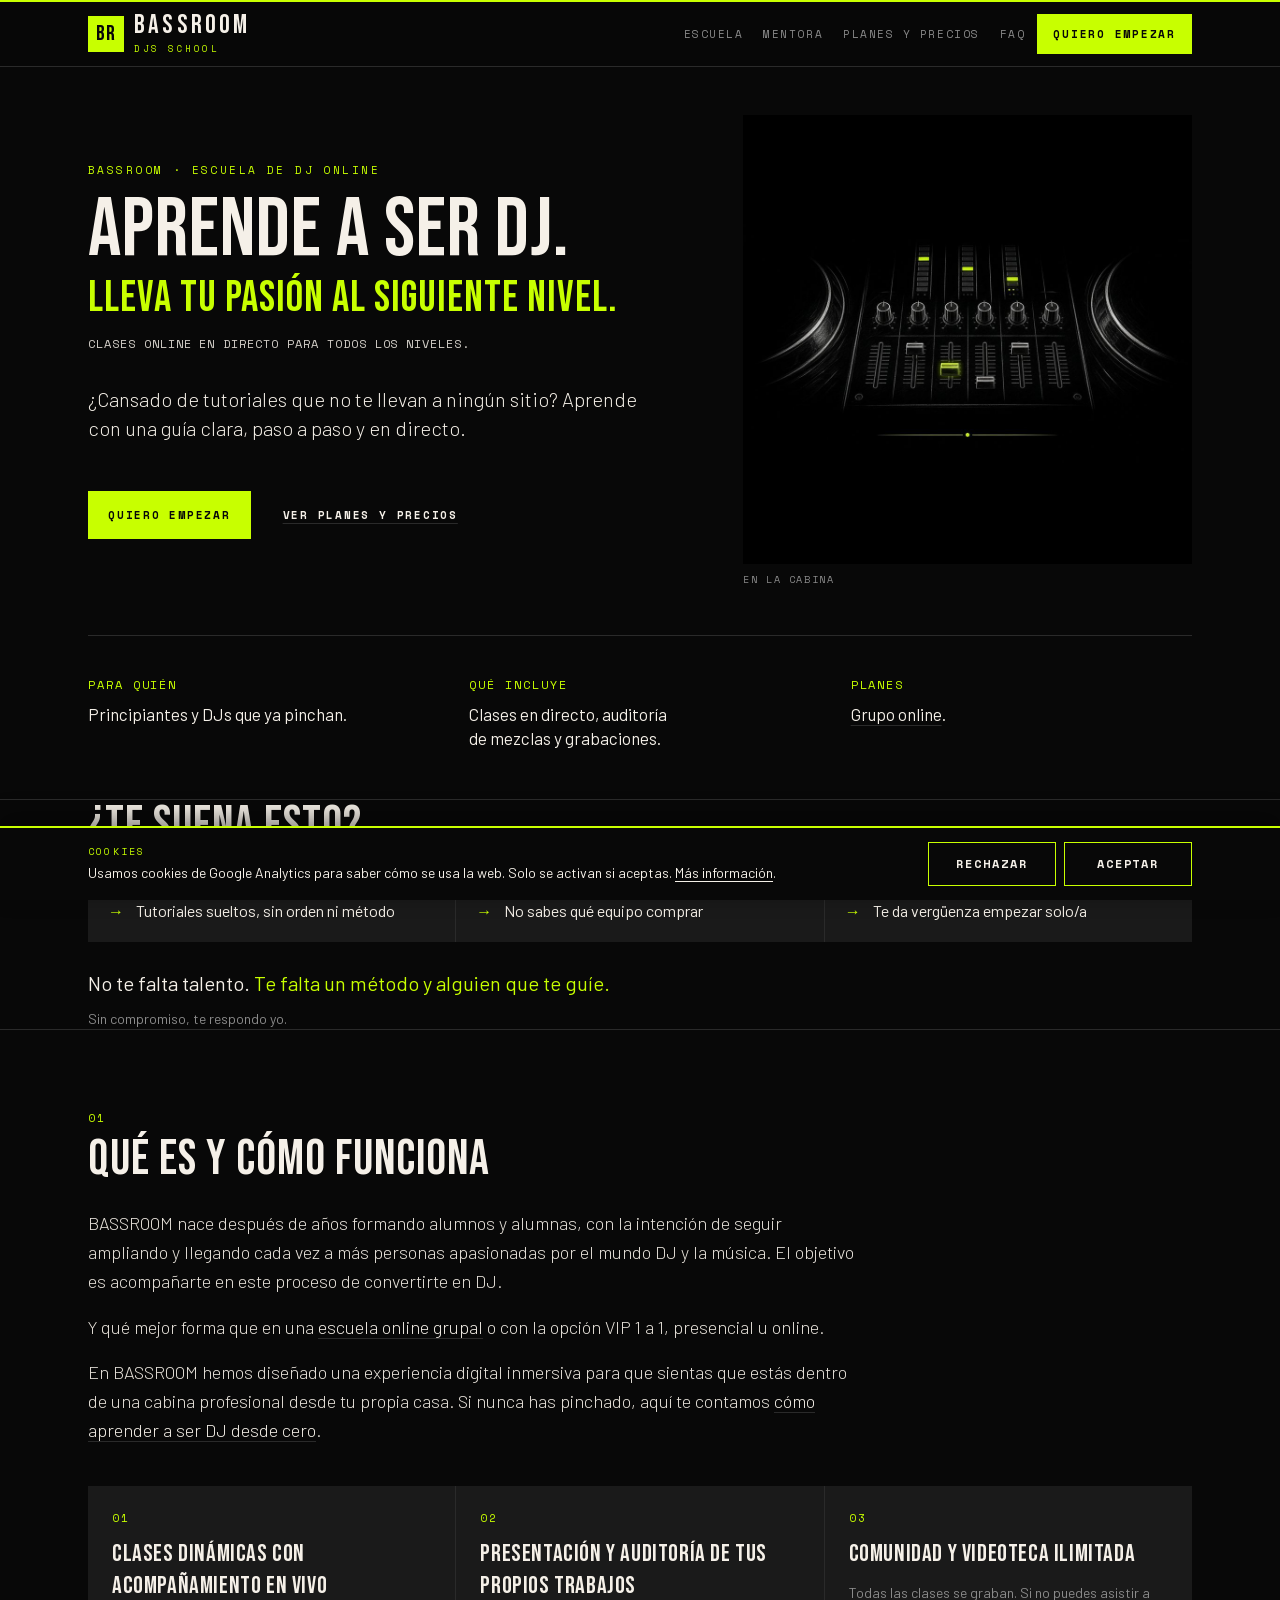
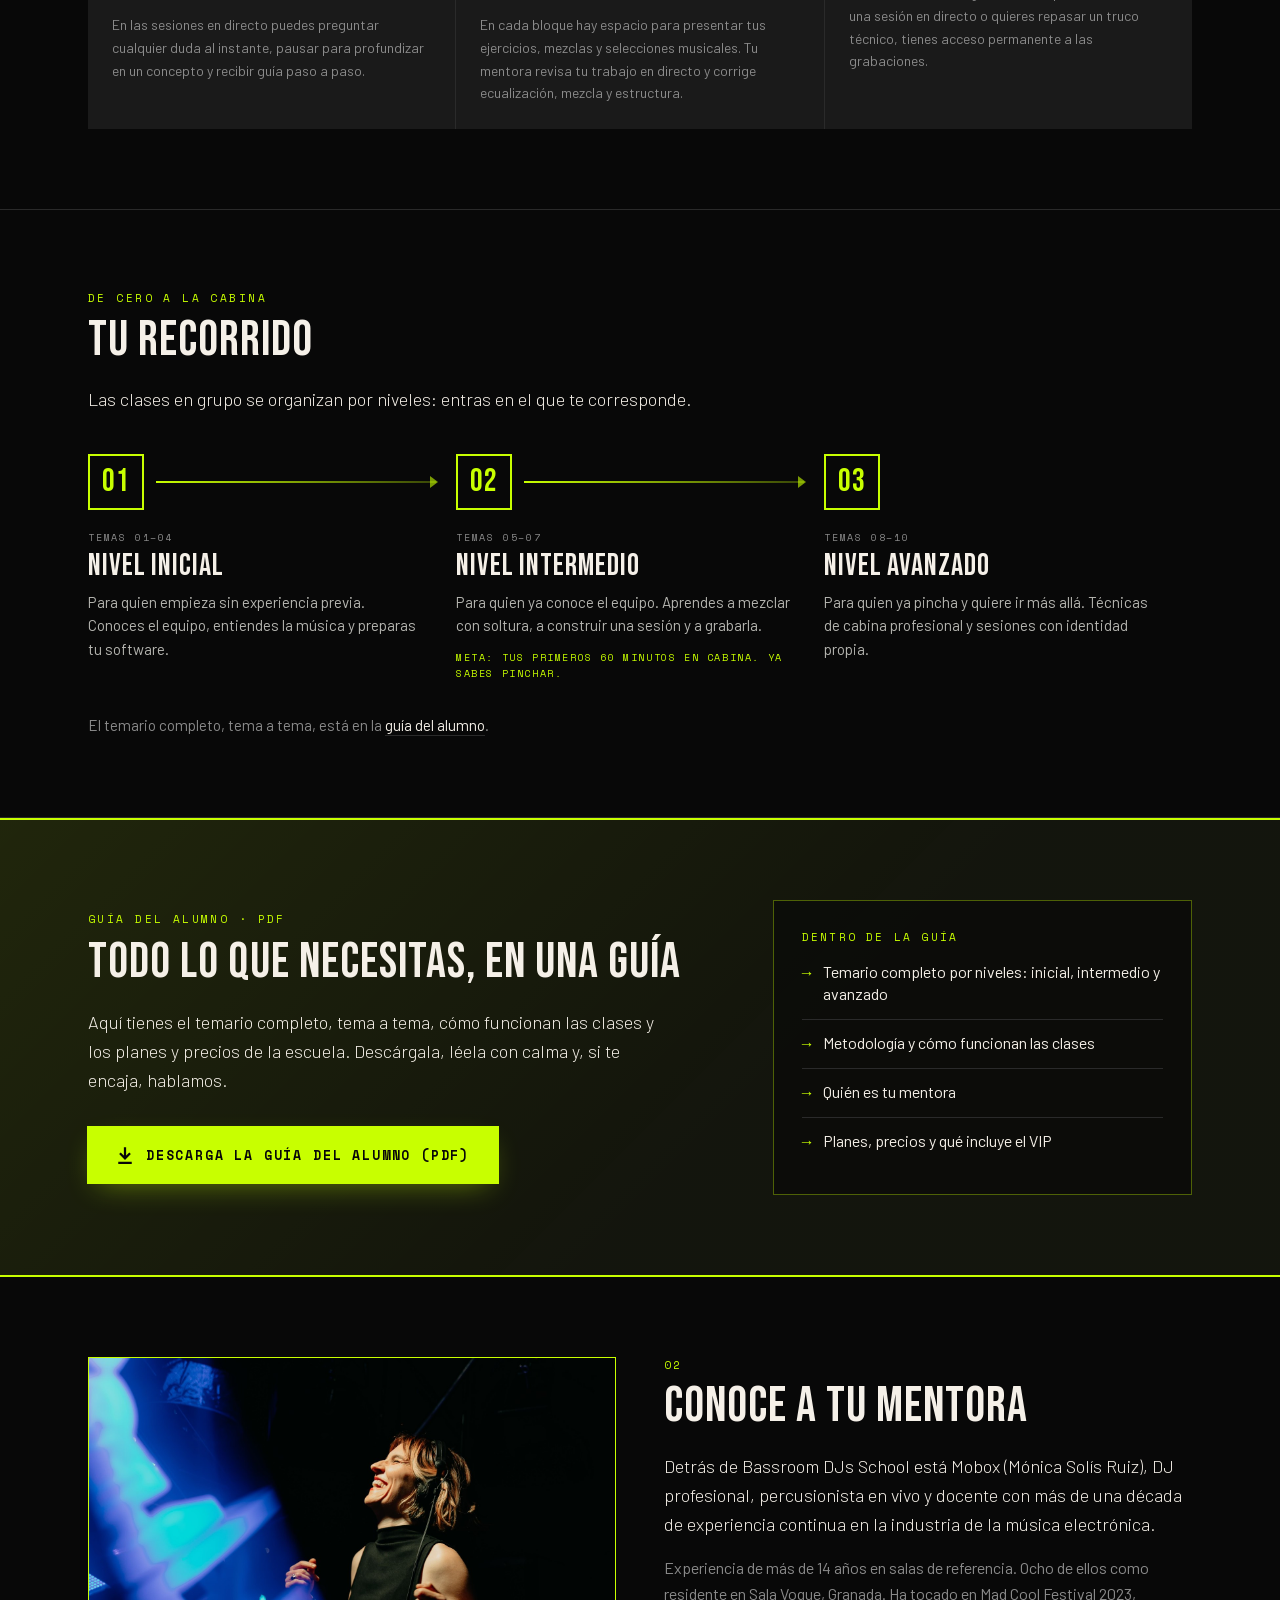
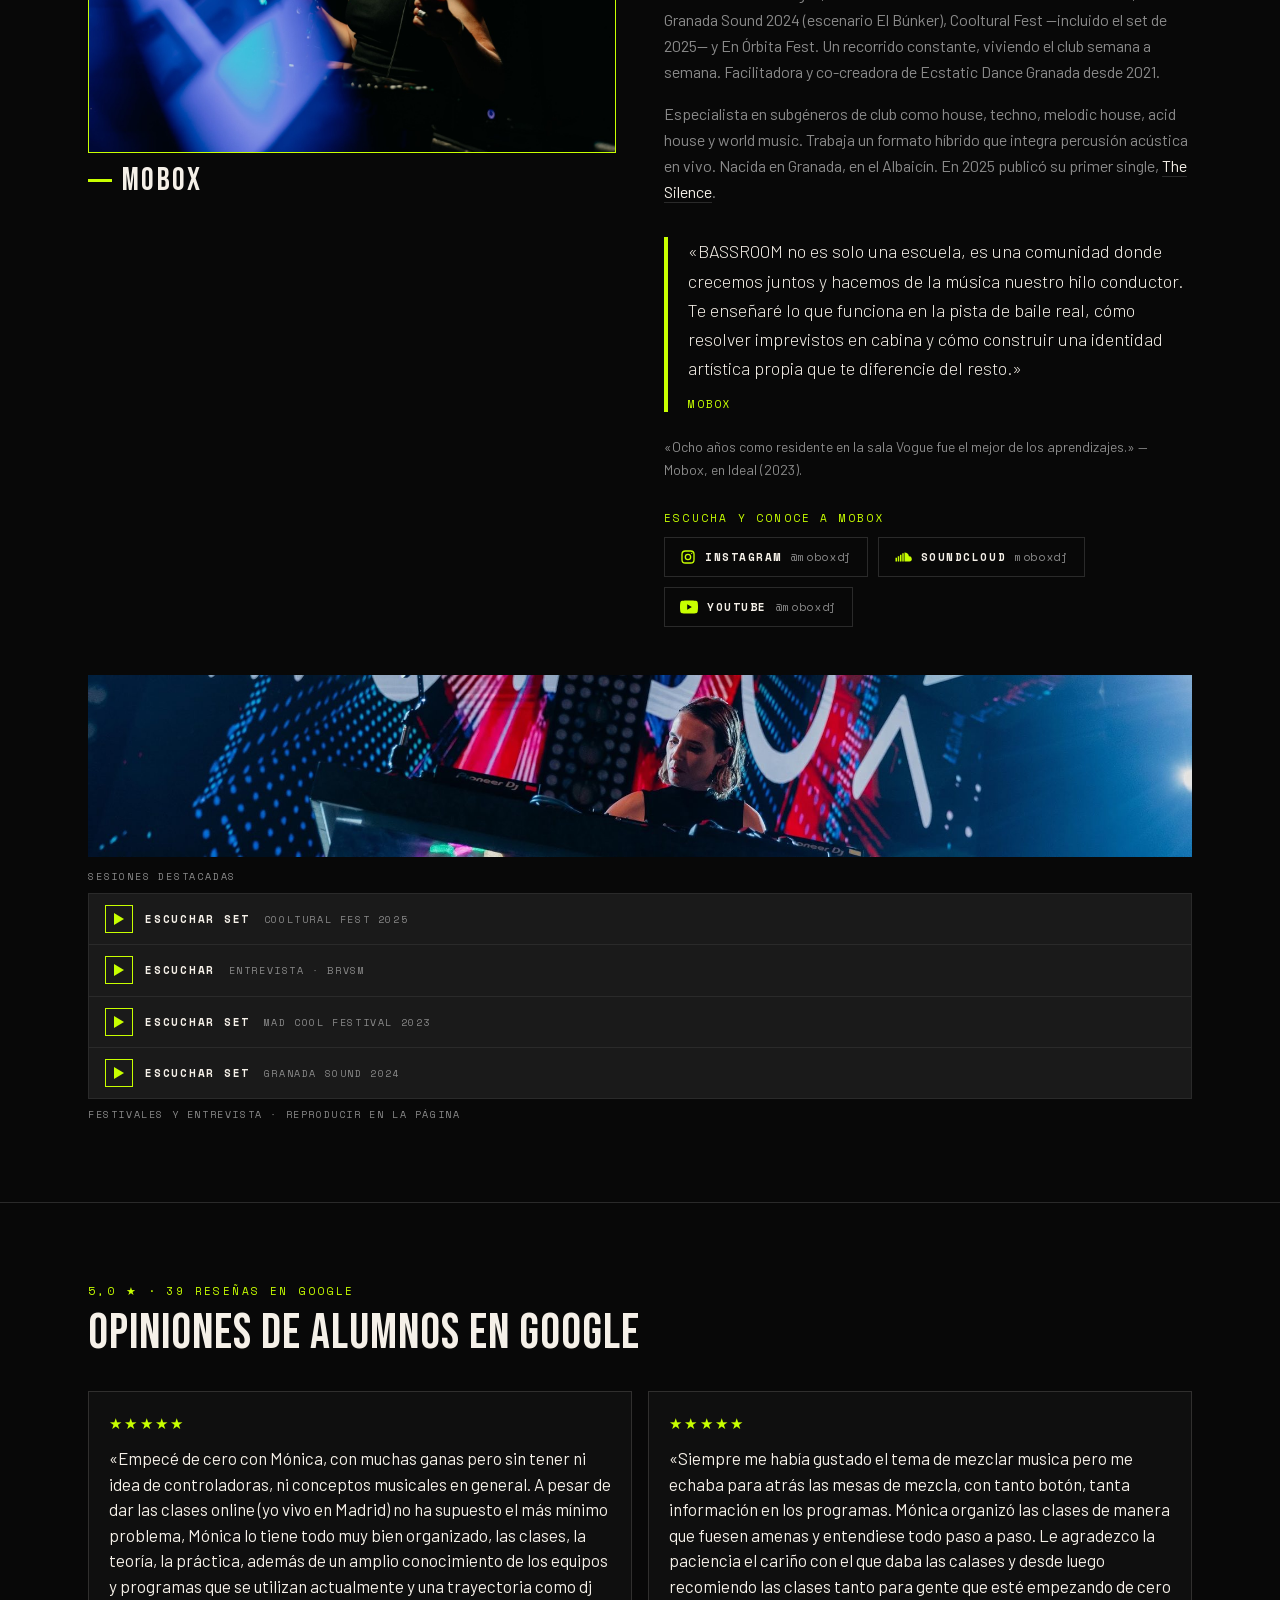
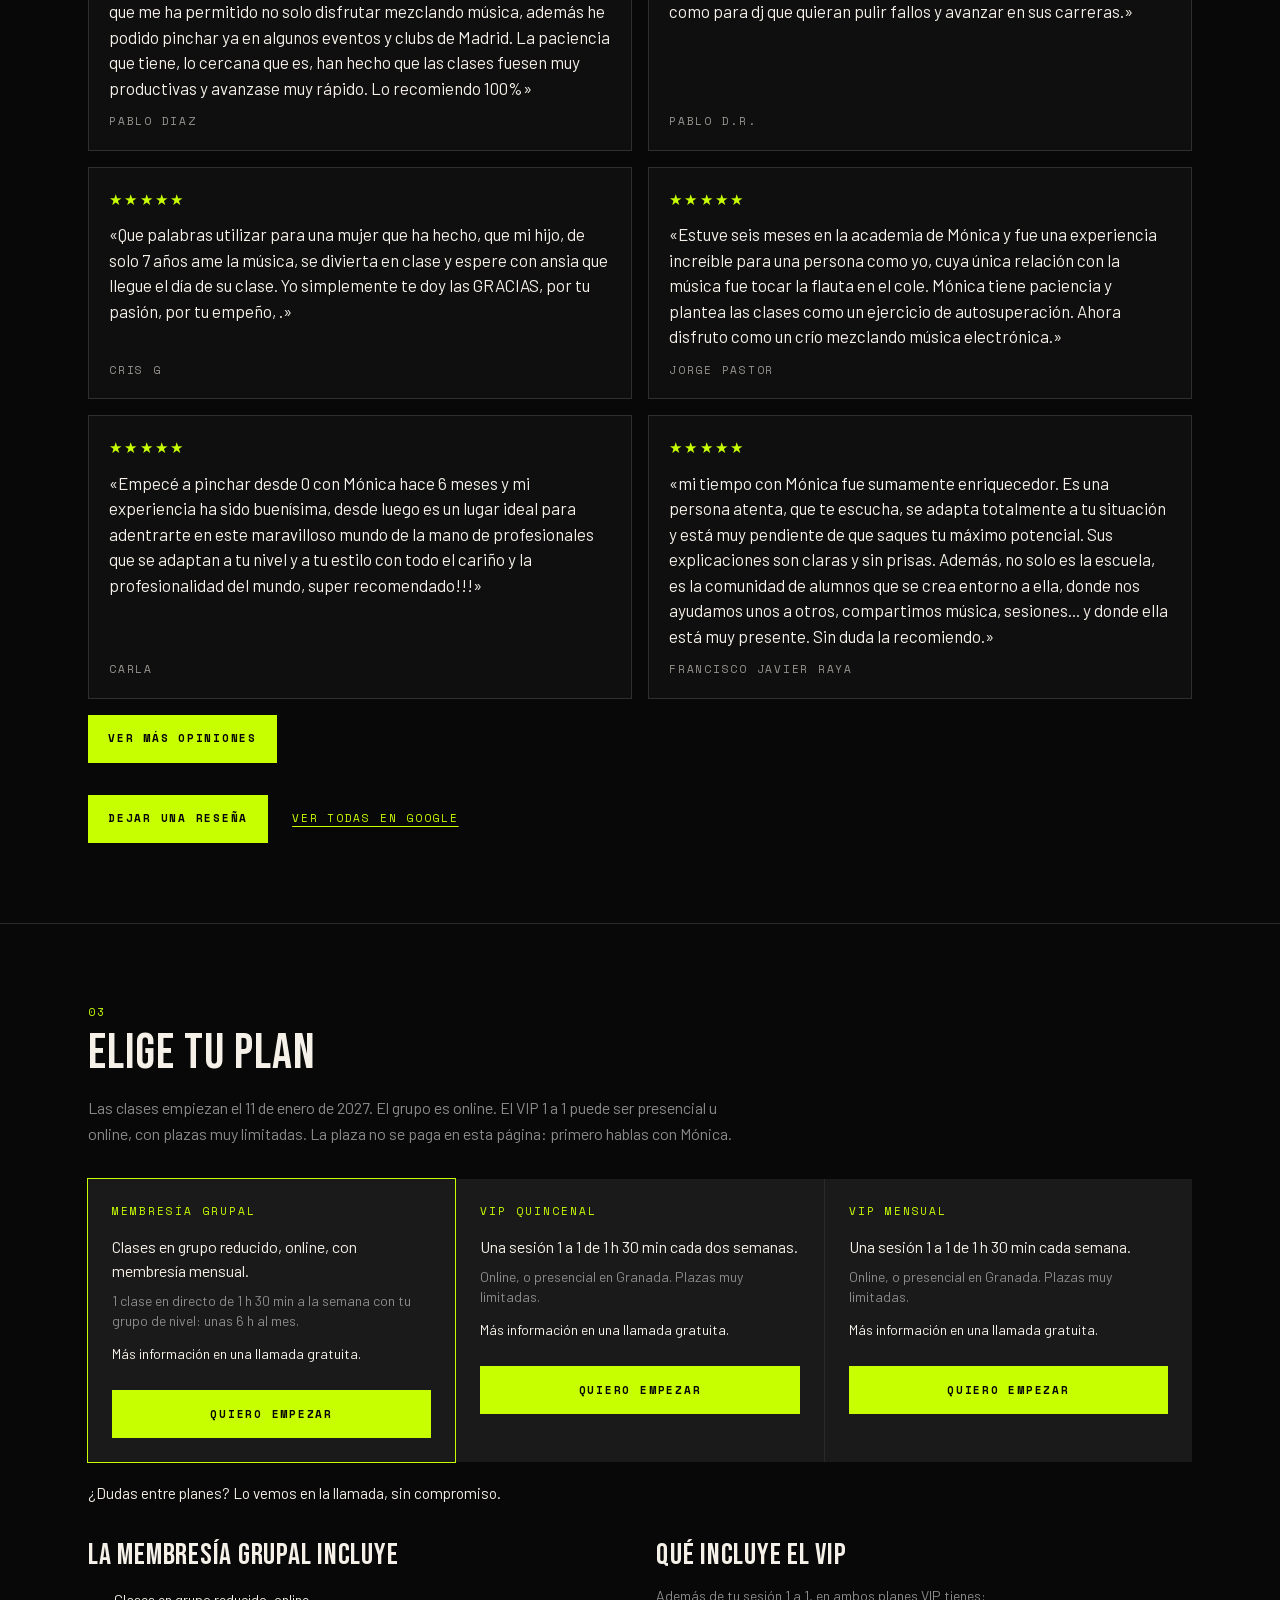
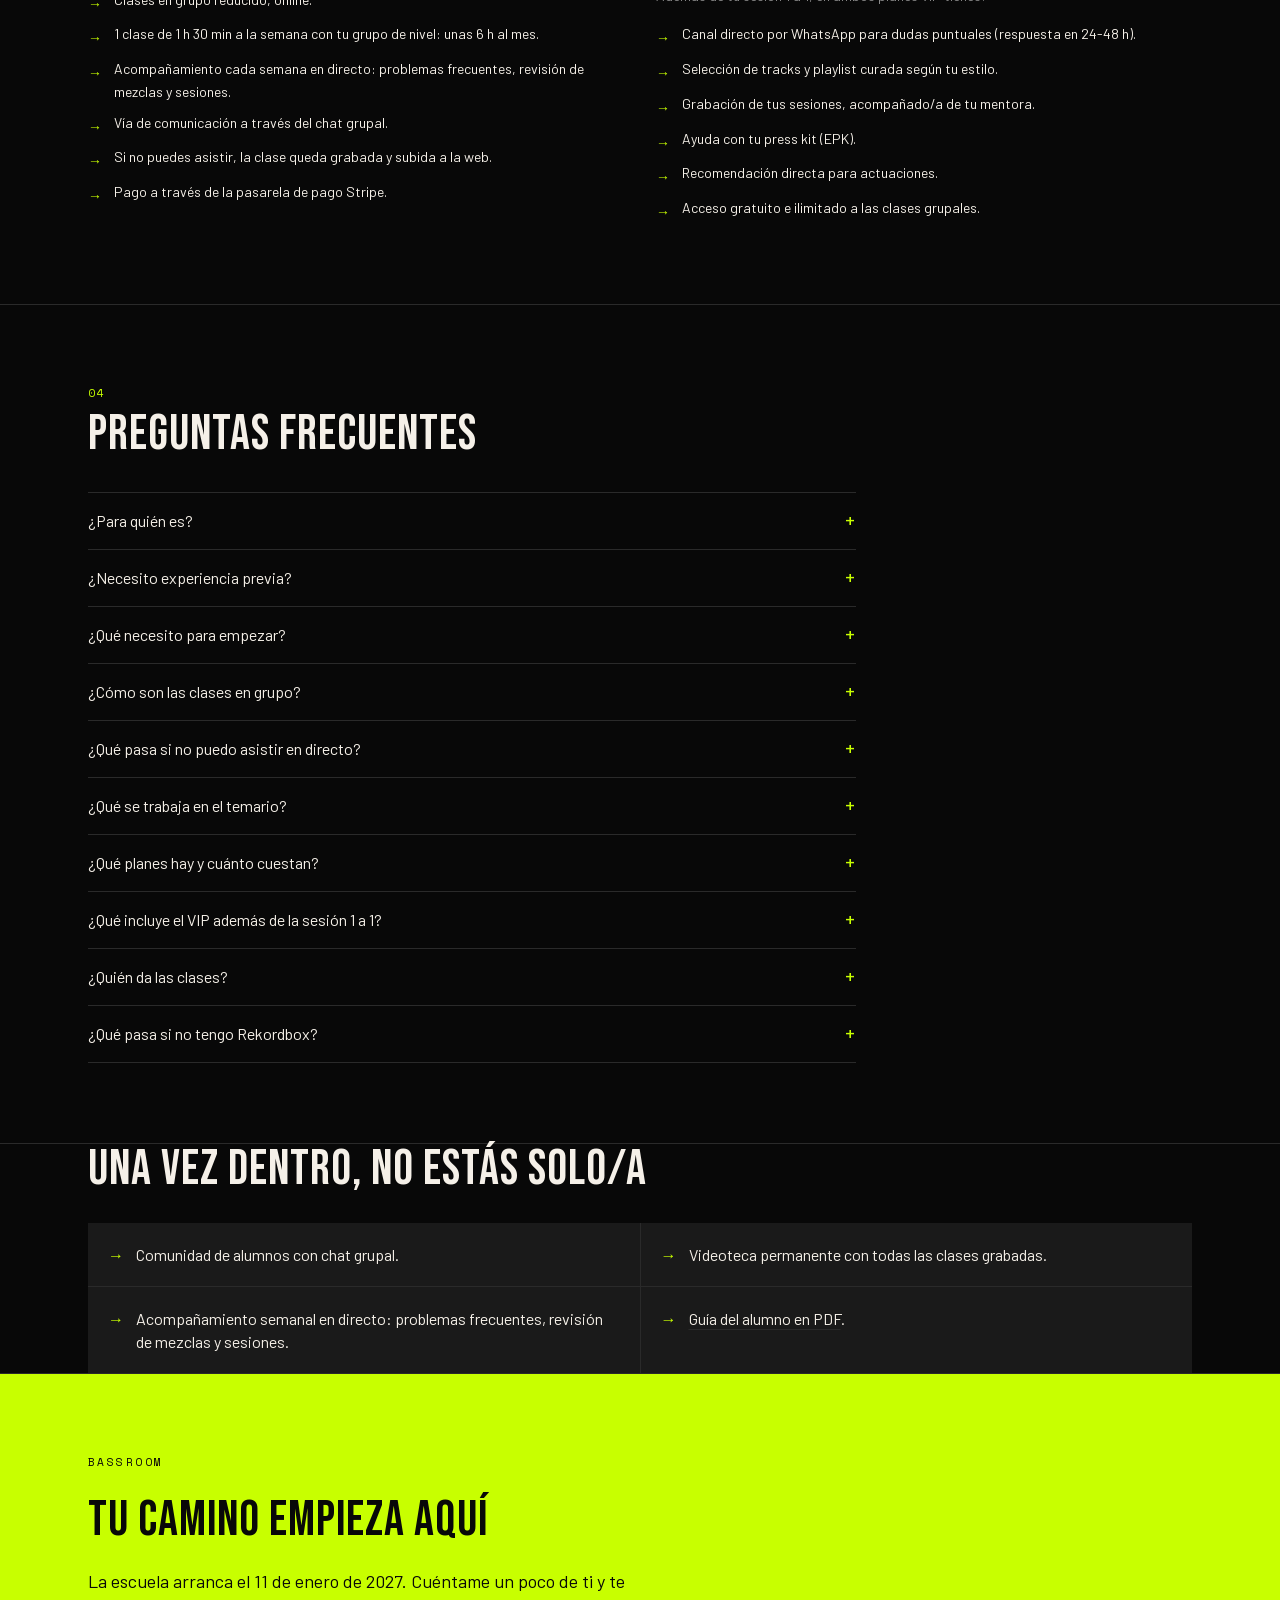
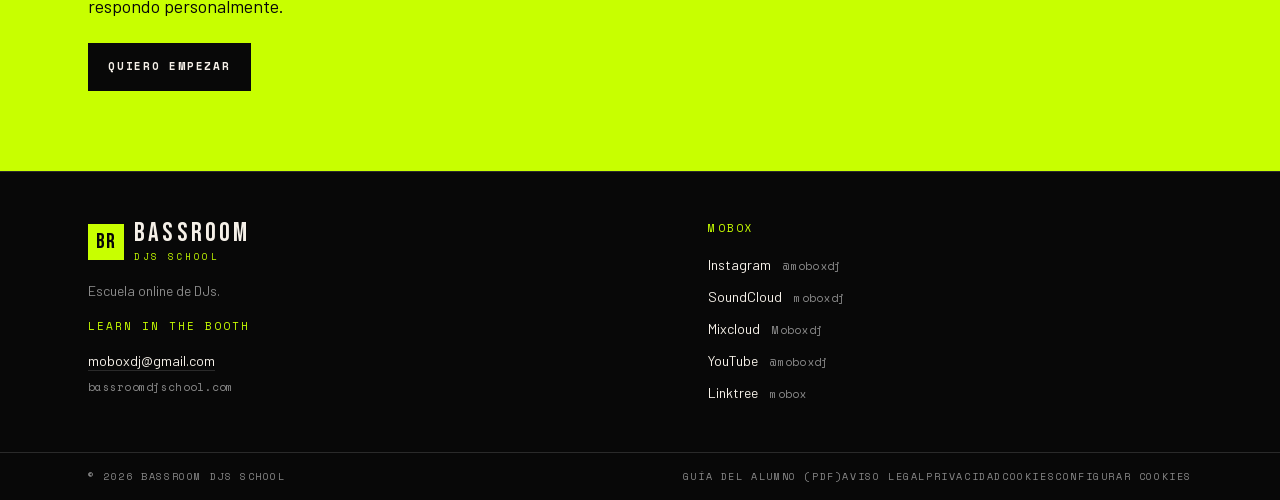
==== commit 8c2d5ef1: "Hero: segunda línea y subtítulo en una sola línea (vista previa)" ====
--- a/index.html
+++ b/index.html
@@ -22,7 +22,7 @@
 .press-kit-link:hover{color:#c8ff00;border-color:#c8ff00}
 .press-kit-link__mark{color:#c8ff00}
 @media (prefers-reduced-motion:reduce){.set-player__trigger,.press-kit-link{transition:none}}
-</style><style id="recorrido-css">.reco{list-style:none;margin:2.5rem 0 0;padding:0;display:grid;gap:0}.reco__step{position:relative;display:grid;align-content:start;grid-template-columns:3.5rem 1fr;column-gap:1.25rem}.reco__rail{display:flex;flex-direction:column;align-items:center}.reco__num{display:flex;align-items:center;justify-content:center;width:3.5rem;height:3.5rem;flex:none;border:2px solid #c8ff00;color:#c8ff00;font-family:var(--font-bebas),"Arial Narrow",Impact,sans-serif;font-size:2rem;line-height:1;letter-spacing:.04em}.reco__line{position:relative;flex:1;width:2px;min-height:2rem;margin:.5rem 0;background:linear-gradient(#c8ff00,rgba(200,255,0,.25))}.reco__line::after{content:"";position:absolute;left:50%;bottom:-2px;transform:translateX(-50%);border-left:6px solid transparent;border-right:6px solid transparent;border-top:8px solid rgba(200,255,0,.6)}.reco__body{padding:.35rem 0 2rem}.reco__step:last-child .reco__body{padding-bottom:0}.reco__tag{font-family:var(--font-space),ui-monospace,monospace;font-size:10px;letter-spacing:.18em;text-transform:uppercase;color:#8a8a8a}.reco__title{margin-top:.35rem;font-family:var(--font-bebas),"Arial Narrow",Impact,sans-serif;font-size:1.9rem;line-height:1;letter-spacing:.03em;color:#f5f0e8}.reco__text{margin-top:.6rem;font-size:.95rem;line-height:1.55;color:#b5b5b0;max-width:22rem}.reco__intro{margin-top:1.25rem;max-width:40rem;font-size:1.125rem;font-weight:300;line-height:1.6;color:#f5f0e8}.reco__note{margin-top:.75rem;max-width:22rem;font-family:var(--font-space),ui-monospace,monospace;font-size:10px;line-height:1.6;letter-spacing:.16em;text-transform:uppercase;color:#c8ff00}.reco__more{margin-top:2rem;font-size:.95rem;color:#8a8a8a}@media (min-width:48rem){.reco{grid-template-columns:repeat(3,1fr);column-gap:0}.reco__step{grid-template-columns:1fr;row-gap:1.25rem}.reco__rail{flex-direction:row}.reco__line{height:2px;width:auto;min-height:0;margin:0 1.25rem 0 .75rem;background:linear-gradient(90deg,#c8ff00,rgba(200,255,0,.25))}.reco__line::after{left:auto;right:-2px;bottom:auto;top:50%;transform:translateY(-50%);border-top:6px solid transparent;border-bottom:6px solid transparent;border-left:8px solid rgba(200,255,0,.6);border-right:0}.reco__body{padding:0 2rem 0 0}}</style><style id="seo-css">.footer-grid{display:grid}@media (min-width:48rem){.footer-grid{grid-template-columns:1.2fr 1fr 1fr}}.h1-eyebrow{display:block;margin-bottom:.75rem;font-family:var(--font-space),ui-monospace,monospace;font-size:11px;font-weight:400;line-height:1.5;letter-spacing:.22em;text-transform:uppercase;color:#c8ff00}@media (max-width:359px){h1.hero-h1{font-size:2.8rem}}@media (min-width:1024px) and (max-width:1279px){h1.hero-h1{font-size:5.25rem}}.crumbs{display:flex;flex-wrap:wrap;gap:.5rem;list-style:none;margin:0;padding:0}.crumbs li+li::before{content:"/";margin-right:.5rem;color:#2a2a2a}.lp-h1{line-height:.9}.lp-foto{aspect-ratio:4/3}.lp-list{list-style:none;margin:0;padding:0}.lp-list li{display:flex;gap:.75rem}</style><link rel="preload" as="image" href="/images/hero-mesa-mezclas-base.jpg" fetchpriority="high"/><meta name="msvalidate.01" content="E08A639EA00B3BBE4DC5F341C5D3B6AD"/><meta name="theme-color" content="#080808"/><meta name="color-scheme" content="dark"/><title>Aprende a ser DJ online, de cero a avanzado | Bassroom DJs School</title><meta name="description" content="Escuela de DJ online en español, de cero a nivel avanzado. Clases online en directo, revisión de tus mezclas y videoteca con todas las grabaciones."/><meta name="application-name" content="Bassroom DJs School"/><meta name="author" content="Mobox (Mónica Solís Ruiz)"/><meta name="keywords" content="escuela de DJ online,curso de DJ online,clases de DJ online,aprender a ser DJ,aprender a pinchar,BASSROOM,Mobox,Rekordbox"/><meta name="creator" content="Mobox (Mónica Solís Ruiz)"/><meta name="robots" content="index, follow, max-image-preview:large"/><link rel="canonical" href="https://bassroomdjschool.com/"/><meta property="og:title" content="Aprende a ser DJ online, de cero a avanzado | Bassroom DJs School"/><meta property="og:description" content="Escuela de DJ online en español, de cero a nivel avanzado. Clases online en directo, revisión de tus mezclas y videoteca con todas las grabaciones."/><meta property="og:url" content="https://bassroomdjschool.com/"/><meta property="og:site_name" content="Bassroom DJs School"/><meta property="og:locale" content="es_ES"/><meta property="og:image" content="https://bassroomdjschool.com/og.png"/><meta property="og:image:type" content="image/png"/><meta property="og:image:width" content="1200"/><meta property="og:image:height" content="630"/><meta property="og:image:alt" content="Bassroom DJs School, escuela de DJ online"/><meta property="og:type" content="website"/><meta name="twitter:card" content="summary_large_image"/><meta name="twitter:title" content="Aprende a ser DJ online, de cero a avanzado | Bassroom DJs School"/><meta name="twitter:description" content="Escuela de DJ online en español, de cero a nivel avanzado. Clases online en directo, revisión de tus mezclas y videoteca con todas las grabaciones."/><meta name="twitter:image" content="https://bassroomdjschool.com/og.png"/><meta name="twitter:image:alt" content="Bassroom DJs School, escuela de DJ online"/><meta name="twitter:image:type" content="image/png"/><meta name="twitter:image:width" content="1200"/><meta name="twitter:image:height" content="630"/><link rel="icon" href="/icon.png" type="image/png" sizes="32x32"/><style id="embudo-css">.hero-dl dd{text-wrap:balance}@media (max-width:1023px){div>dl.hero-dl{order:1;margin-top:1rem!important}div:has(>.hero-dl)>figure{order:2}}@media (min-width:1024px){div>dl.hero-dl{grid-column:1/-1;margin-top:0!important;grid-template-columns:repeat(3,minmax(0,1fr))!important;align-items:start;gap:2.5rem!important;padding-top:2.5rem;border-top:1px solid var(--color-line,#2a2a2a)}}.hero-lead{margin-top:1.5rem!important;line-height:1.45!important}.hero-cta{margin-top:2.5rem!important;gap:1rem!important}.hero-dl{margin-top:3rem!important;gap:1.75rem!important}.hero-dl dt{font-size:12px!important}.hero-dl dd{margin-top:.5rem!important;font-size:17px!important;line-height:1.45!important}@media (min-width:640px){.hero-cta{gap:1.5rem!important}.hero-dl{gap:2rem!important}}@media (min-width:1024px){.hero-lead{margin-top:2rem!important}.hero-cta{margin-top:3rem!important}.hero-dl{margin-top:4rem!important}}@media (max-width:639px){html body main h2#guia-titulo{font-size:min(calc((100vw - 2rem)/12.1),2.9rem)}}h1.hero-h1.hero-q,main h2#te-suena-titulo,main h2#escuela-titulo,main h2#recorrido-titulo,main h2#guia-titulo,main h2#mentora-titulo,main h2#resenas-titulo,main h2#formatos-titulo,main h2#faq-titulo,main h2#dentro-titulo,main h2#cierre-titulo{font-size:min(calc((100vw - 2rem)/11.55),2.9rem);line-height:1.02;letter-spacing:.02em;white-space:nowrap;max-width:none}@media (min-width:1024px){h1.hero-h1.hero-q,main h2#te-suena-titulo,main h2#escuela-titulo,main h2#recorrido-titulo,main h2#guia-titulo,main h2#mentora-titulo,main h2#resenas-titulo,main h2#formatos-titulo,main h2#faq-titulo,main h2#dentro-titulo,main h2#cierre-titulo{font-size:2.875rem}}@media (min-width:1280px){h1.hero-h1.hero-q,main h2#te-suena-titulo,main h2#escuela-titulo,main h2#recorrido-titulo,main h2#guia-titulo,main h2#mentora-titulo,main h2#resenas-titulo,main h2#formatos-titulo,main h2#faq-titulo,main h2#dentro-titulo,main h2#cierre-titulo{font-size:3.1rem}}.hero-sub{display:block;margin:-.25rem 0 .9rem;font-family:var(--font-space),ui-monospace,monospace;font-size:11px;letter-spacing:.16em;text-transform:uppercase;color:#f5f5f0;opacity:.8}.hero-trust{margin-top:.75rem;font-family:var(--font-space),ui-monospace,monospace;font-size:11px;letter-spacing:.12em;text-transform:uppercase;color:#c8ff00}.fx-list{margin-top:1.75rem;display:grid;gap:1px;background:var(--color-line,#2a2a2a)}@media (min-width:768px){.fx-list--3{grid-template-columns:repeat(3,1fr)}.fx-list--4{grid-template-columns:repeat(2,1fr)}}.fx-list li{display:flex;gap:.75rem;padding:1.25rem;font-size:1rem;line-height:1.45}.fx-close{margin-top:1.75rem;max-width:42rem;font-size:1.25rem;line-height:1.35}@media (max-width:639px){header a[data-slot=button]{white-space:normal;height:auto;min-height:2.5rem;padding:.35rem .6rem;max-width:9.5rem;text-align:center;line-height:1.2;font-size:10px;letter-spacing:.08em}}.plan-note{margin-top:1.25rem;font-size:.95rem}</style><style id="resenas-css">.rv-list{display:grid;gap:12px;margin-top:2rem;list-style:none;padding:0}@media(min-width:640px){.rv-list{grid-template-columns:repeat(2,minmax(0,1fr));gap:16px}}.rv-card{border:1px solid rgba(245,240,232,.14);background:#0f0f0f;padding:20px;display:flex;flex-direction:column;gap:12px}.rv-stars{color:#c8ff00;letter-spacing:.15em;font-size:15px}.rv-text{margin:0;overflow-wrap:anywhere;color:#f5f0e8;font-size:1.0625rem;line-height:1.5}.rv-author{margin:auto 0 0;font-size:11px;text-transform:uppercase;letter-spacing:.16em;color:rgba(245,240,232,.6)}.rv-actions{display:flex;flex-direction:column;gap:12px;margin-top:2rem}@media(min-width:640px){.rv-actions{flex-direction:row;align-items:center;gap:24px}}.rv-more{color:#c8ff00;text-decoration:underline;text-underline-offset:4px;font-size:11px;letter-spacing:.16em;text-transform:uppercase;padding:12px 0;text-align:center}.rv-rest{margin-top:12px}@media(min-width:640px){.rv-rest{margin-top:16px}}.rv-rest .rv-list{margin-top:0}.rv-rest[open]{display:flex;flex-direction:column}.rv-rest[open]>.rv-list{order:-1;margin-bottom:12px}@media(min-width:640px){.rv-rest[open]>.rv-list{margin-bottom:16px}}.rv-toggle{list-style:none;cursor:pointer;display:inline-flex;align-items:center;justify-content:center;gap:8px;box-sizing:border-box;font-family:var(--font-space),ui-monospace,monospace;font-size:11px;font-weight:700;letter-spacing:.16em;text-transform:uppercase;background:#c8ff00;color:#080808;height:3rem;padding:0 1.25rem;width:100%}.rv-toggle::-webkit-details-marker{display:none}.rv-toggle::marker{content:""}.rv-toggle:focus-visible{outline:2px solid #f5f0e8;outline-offset:2px}@media(min-width:640px){.rv-toggle{width:auto}}.rv-rest:not([open]) .rv-toggle__less,.rv-rest[open] .rv-toggle__more{display:none}</style><style id="hero-wrap">h1.hero-h1.hero-q{white-space:normal;max-width:none;line-height:1}.hero-h1-main{display:block;font-size:3.4rem;line-height:.95}.hero-h1-sub{display:block;margin-top:.35rem;font-size:1.9rem;line-height:1.05;color:#c8ff00;text-wrap:balance}.hero-subt{margin-top:.9rem;font-family:var(--font-space),ui-monospace,monospace;font-size:12px;letter-spacing:.14em;text-transform:uppercase;color:#f5f0e8;opacity:.85}@media (min-width:40rem){.hero-h1-main{font-size:4.6rem}.hero-h1-sub{font-size:2.5rem}}@media (min-width:64rem){.hero-h1-main{font-size:5.2rem}.hero-h1-sub{font-size:2.7rem}}</style></head><body class="flex min-h-full flex-col overflow-x-clip bg-void font-sans text-paper antialiased"><a class="skip-link" href="#contenido">Saltar al contenido</a><script type="application/ld+json">{"@context":"https://schema.org","@graph":[{"@type":"EducationalOrganization","@id":"https://bassroomdjschool.com/#organization","name":"Bassroom DJs School","alternateName":"Bassroom","url":"https://bassroomdjschool.com/","email":"moboxdj@gmail.com","image":"https://bassroomdjschool.com/og.png","description":"Escuela de DJ online en español, dirigida por Mobox (Mónica Solís Ruiz). Clases en directo para aprender a pinchar de cero a nivel avanzado con Rekordbox, para alumnos de toda España y de cualquier país hispanohablante: clases en grupo online o VIP 1 a 1, presencial u online.","inLanguage":"es","address":{"@type":"PostalAddress","addressCountry":"ES"},"areaServed":[{"@type":"Country","name":"España"},{"@type":"Place","name":"Latinoamérica"},{"@type":"Place","name":"Países hispanohablantes de todo el mundo"}],"founder":{"@id":"https://bassroomdjschool.com/#mobox"},"knowsLanguage":"es"},{"@type":"Person","@id":"https://bassroomdjschool.com/#mobox","name":"Mónica Solís Ruiz","alternateName":"Mobox","jobTitle":"DJ, percusionista y docente","description":"DJ profesional, percusionista en vivo y docente. Más de 14 años en salas y festivales, ocho como residente en Sala Vogue.","knowsAbout":["DJing","Mezcla","Rekordbox","House","Techno","Melodic house","Acid house","World music","Percusión en vivo"],"worksFor":{"@id":"https://bassroomdjschool.com/#organization"},"url":"https://bassroomdjschool.com/#mentora","sameAs":["https://www.instagram.com/moboxdj/","https://soundcloud.com/moboxdj","https://www.mixcloud.com/Moboxdj/","https://www.youtube.com/@moboxdj","https://linktr.ee/mobox"]},{"@type":"Course","@id":"https://bassroomdjschool.com/#curso","name":"Escuela de DJ online BASSROOM","description":"Curso de DJ online y en español, con Rekordbox, de Bassroom DJs School, para alumnos de toda España y de cualquier país hispanohablante: diez temas en tres niveles. Inicial (temas 01 a 04): la cabina, el pulso y el BPM, la música y Rekordbox. Intermedio (temas 05 a 07): mezcla, preparación de sesiones y grabación de tus primeros 60 minutos. Avanzado (temas 08 a 10): stems, samplers, capas de 3 y 4 pistas, trucos de cabina y retos en directo. Clases en directo, revisión de mezclas y videoteca con todas las grabaciones.","url":"https://bassroomdjschool.com/curso-dj-online","inLanguage":"es","provider":{"@type":"Organization","@id":"https://bassroomdjschool.com/#organization","name":"Bassroom DJs School","url":"https://bassroomdjschool.com/"},"creator":{"@id":"https://bassroomdjschool.com/#mobox"},"educationalLevel":"Tres niveles: inicial, intermedio y avanzado","teaches":["Mezcla y beatmatching","Uso de Rekordbox","Estructura musical, pulso y BPM","Preparación de sesiones y lectura de pista","Grabación de sesiones","Stems, samplers y mezcla por capas","Trucos de cabina y retos en directo"],"coursePrerequisites":"No hace falta experiencia previa.","syllabusSections":[{"@type":"Syllabus","name":"Tema 01: La cabina y el equipo","description":"El entorno DJ, tipos de equipos, conexiones y cables, y qué equipo es mejor para ti."},{"@type":"Syllabus","name":"Tema 02: Pulso, tempo y BPM","description":"Localizar y sentir el pulso de un tema; beats, barras y frases; estructura musical."},{"@type":"Syllabus","name":"Tema 03: Descarga musical","description":"Tipos de archivos de audio y dónde y cómo descargar música de alta calidad."},{"@type":"Syllabus","name":"Tema 04: Rekordbox","description":"Interfaz, configuración, importación y exportación musical."},{"@type":"Syllabus","name":"Tema 05: Primera mezcla","description":"Estructura de los tracks, sincronización de BPM (beatmatching), EQ, técnica y tipos de mezcla, con el oído como guía."},{"@type":"Syllabus","name":"Tema 06: Preparar una sesión y psicología de pista","description":"Crear una sesión coherente según el lugar, la pista y el público, y aprender a leer la pista."},{"@type":"Syllabus","name":"Tema 07: Grabación de tu primera sesión","description":"Grabas tu primera sesión de 60 minutos, guiada por Mobox. Cierra el nivel intermedio: ya sabes pinchar."},{"@type":"Syllabus","name":"Tema 08: Stems y samplers","description":"Separar voces, bases y percusiones para crear mezclas nuevas en directo, y usar samplers para efectos, loops y sonidos propios."},{"@type":"Syllabus","name":"Tema 09: Mezcla por capas y trucos de cabina","description":"Trabajo con 3 y 4 pistas a la vez, transiciones complejas y trucos de mezcla."},{"@type":"Syllabus","name":"Tema 10: Sesiones avanzadas y retos en directo","description":"Sesiones con distintas energías y curvas para llevar al público, y retos en directo para ganar rapidez, creatividad y seguridad."}],"hasPart":[{"@type":"Syllabus","position":1,"name":"Nivel inicial (temas 01 a 04)","description":"Para quien empieza sin experiencia previa. Conoces el equipo, entiendes la música y preparas tu software."},{"@type":"Syllabus","position":2,"name":"Nivel intermedio (temas 05 a 07)","description":"Para quien ya conoce el equipo. Aprendes a mezclar con soltura, a construir una sesión y a grabarla."},{"@type":"Syllabus","position":3,"name":"Nivel avanzado (temas 08 a 10)","description":"Para quien ya pincha y quiere ir más allá. Técnicas de cabina profesional y sesiones con identidad propia."}],"hasCourseInstance":[{"@type":"CourseInstance","name":"Membresía grupal online","courseMode":"online","location":{"@type":"VirtualLocation","url":"https://bassroomdjschool.com/curso-dj-online"},"courseSchedule":{"@type":"Schedule","repeatFrequency":"P1W","duration":"PT1H30M"},"instructor":{"@id":"https://bassroomdjschool.com/#mobox"},"inLanguage":"es","description":"Una clase en directo a la semana, de hora y media, en grupo reducido y por niveles. Las clases se graban y quedan en la videoteca."},{"@type":"CourseInstance","name":"VIP 1 a 1 (online o presencial)","courseMode":["online","onsite"],"location":{"@type":"VirtualLocation","url":"https://bassroomdjschool.com/curso-dj-online"},"instructor":{"@id":"https://bassroomdjschool.com/#mobox"},"inLanguage":"es","description":"Sesiones individuales de 1 h 30 min cada semana o cada dos semanas, online o presenciales, con acceso a las clases grupales online."}],"offers":[{"@type":"Offer","name":"Membresía en grupo","category":"subscription","description":"Clases online en grupo reducido: una clase en directo de hora y media a la semana, grabada. Membresía mensual, pago por Stripe.","url":"https://bassroomdjschool.com/#formatos"},{"@type":"Offer","name":"VIP Quincenal","category":"subscription","description":"Una sesión 1 a 1 cada dos semanas, online o presencial. Incluye acceso a las clases grupales.","url":"https://bassroomdjschool.com/#formatos"},{"@type":"Offer","name":"VIP Mensual","category":"subscription","description":"Una sesión 1 a 1 cada semana, online o presencial. Incluye acceso a las clases grupales.","url":"https://bassroomdjschool.com/#formatos"}]},{"@type":"WebSite","@id":"https://bassroomdjschool.com/#website","url":"https://bassroomdjschool.com/","name":"Bassroom DJs School","inLanguage":"es","publisher":{"@id":"https://bassroomdjschool.com/#organization"}},{"@type":"WebPage","@id":"https://bassroomdjschool.com/#webpage","url":"https://bassroomdjschool.com/","name":"Aprende a ser DJ online, de cero a avanzado | Bassroom DJs School","description":"Escuela de DJ online en español, de cero a nivel avanzado. Clases online en directo, revisión de tus mezclas y videoteca con todas las grabaciones.","inLanguage":"es","isPartOf":{"@id":"https://bassroomdjschool.com/#website"},"about":{"@id":"https://bassroomdjschool.com/#organization"},"mainEntity":{"@id":"https://bassroomdjschool.com/#curso"},"primaryImageOfPage":"https://bassroomdjschool.com/og.png"}]}</script><header class="sticky top-0 z-40 border-b border-line bg-void/95 backdrop-blur-md"><div class="h-0.5 bg-acid" aria-hidden="true"></div><div class="mx-auto flex h-16 max-w-6xl items-center gap-3 px-4 sm:px-6"><a class="mr-auto rounded-none focus-visible:outline-2 focus-visible:outline-offset-4 focus-visible:outline-acid" href="/"><span class="inline-flex items-center gap-2.5"><span aria-hidden="true" class="grid size-9 shrink-0 place-items-center bg-acid font-display text-[1.35rem] leading-none tracking-wide text-void">BR</span><span class="flex min-w-0 flex-col"><span class="font-display text-[1.65rem] leading-none tracking-[0.12em] text-paper">BASSROOM</span><span class="mt-1 font-mono text-[9px] uppercase tracking-[0.28em] text-acid">DJs School</span></span></span><span class="sr-only">, inicio</span></a><nav aria-label="Secciones" class="hidden items-center gap-5 lg:flex"><a class="font-mono text-[11px] uppercase tracking-[0.14em] text-mix hover:text-paper" href="/#escuela">Escuela</a><a class="font-mono text-[11px] uppercase tracking-[0.14em] text-mix hover:text-paper" href="/#mentora">Mentora</a><a class="font-mono text-[11px] uppercase tracking-[0.14em] text-mix hover:text-paper" href="/#formatos">Planes y precios</a><a class="font-mono text-[11px] uppercase tracking-[0.14em] text-mix hover:text-paper" href="/#faq">FAQ</a></nav><a data-slot="button" class="inline-flex items-center justify-center gap-2 whitespace-nowrap font-mono text-[11px] font-bold uppercase tracking-[0.16em] transition-colors focus-visible:outline-2 focus-visible:outline-offset-2 disabled:pointer-events-none disabled:opacity-50 bg-acid text-void hover:bg-paper focus-visible:outline-paper h-10 px-4 shrink-0" href="#quiero-empezar" data-quiero-empezar><span class="sm:hidden">Quiero empezar</span><span class="hidden sm:inline">Quiero empezar</span></a></div></header><main id="contenido" class="flex-1"><script type="application/ld+json">{"@context":"https://schema.org","@type":"FAQPage","mainEntity":[{"@type":"Question","name":"¿Para quién es?","acceptedAnswer":{"@type":"Answer","text":"Para cualquier persona que hable español, en España o en cualquier otro país, tanto si empiezas de cero como si ya pinchas. El curso tiene tres niveles: inicial, intermedio y avanzado."}},{"@type":"Question","name":"¿Necesito experiencia previa?","acceptedAnswer":{"@type":"Answer","text":"No. El nivel inicial empieza por lo básico: la cabina, el equipo y el pulso de la música, paso a paso. Si ya pinchas, entras en el intermedio o el avanzado; lo vemos en la llamada."}},{"@type":"Question","name":"¿Qué necesito para empezar?","acceptedAnswer":{"@type":"Answer","text":"Un equipo básico: controladora, cascos y ordenador; más adelante, unos altavoces. Recomendamos AlphaTheta (Pioneer DJ), la marca con la que se trabaja en clase, aunque no es obligatoria. Al principio todo es más teórico, así que antes de comprar nada lo mejor es preguntarlo en la llamada."}},{"@type":"Question","name":"¿Cómo son las clases en grupo?","acceptedAnswer":{"@type":"Answer","text":"Son online, en grupos reducidos organizados por nivel: 1 clase de 1 h 30 min a la semana con tu grupo (unas 6 h al mes). En directo puedes preguntar, pausar y seguir la guía paso a paso. En cada bloque presentas ejercicios, mezclas y selecciones, y tu mentora los revisa en la propia clase (ecualización, mezcla y estructura). Hay un chat grupal."}},{"@type":"Question","name":"¿Qué pasa si no puedo asistir en directo?","acceptedAnswer":{"@type":"Answer","text":"La clase queda grabada y subida a la web, y puedes verla cuando quieras. El acceso a las grabaciones es permanente: la videoteca no tiene límite."}},{"@type":"Question","name":"¿Qué se trabaja en el temario?","acceptedAnswer":{"@type":"Answer","text":"Diez temas en tres niveles. Inicial: la cabina y el equipo, pulso y BPM, descarga de música y Rekordbox. Intermedio: la primera mezcla, cómo preparar una sesión y leer la pista, y la grabación de tus primeros 60 minutos. Avanzado: stems y samplers, capas con 3 y 4 pistas, trucos de cabina, sesiones con distintas energías y retos en directo. Tienes el temario completo en la guía del alumno (PDF)."}},{"@type":"Question","name":"¿Qué planes hay y cuánto cuestan?","acceptedAnswer":{"@type":"Answer","text":"Membresía grupal: 1 clase en directo de 1 h 30 min a la semana con tu grupo de nivel (unas 6 h al mes). VIP quincenal: una sesión 1 a 1 cada dos semanas. VIP mensual: una sesión 1 a 1 cada semana. Cada sesión 1 a 1 dura 1 h 30 min y puede ser presencial u online, con plazas muy limitadas. ¿Tienes más dudas? Escríbeme desde el formulario."}},{"@type":"Question","name":"¿Qué incluye el VIP además de la sesión 1 a 1?","acceptedAnswer":{"@type":"Answer","text":"WhatsApp para dudas puntuales, con respuesta en 24-48 horas; una playlist curada según tu estilo; grabación de tus sesiones con tu mentora; ayuda con el press kit; recomendación directa para actuaciones; y acceso gratuito e ilimitado a las clases grupales. Es el mismo paquete en los dos planes VIP."}},{"@type":"Question","name":"¿Quién da las clases?","acceptedAnswer":{"@type":"Answer","text":"Mobox (Mónica), DJ profesional, percusionista en vivo y docente, con más de una década de experiencia continua en la música electrónica y más de 14 años en salas y festivales."}},{"@type":"Question","name":"¿Qué pasa si no tengo Rekordbox?","acceptedAnswer":{"@type":"Answer","text":"Trabajamos con Rekordbox, pero si usas otro programa, no te preocupes: todos funcionan prácticamente igual y podrás seguir las clases sin ningún problema."}}]}</script><section class="border-b border-line"><div class="mx-auto grid max-w-6xl items-center gap-8 px-4 py-8 sm:px-6 sm:py-10 lg:grid-cols-[minmax(0,1.15fr)_minmax(280px,0.85fr)] lg:gap-12 lg:py-12"><div><p class="h1-eyebrow">BASSROOM · Escuela de DJ online</p><h1 class="hero-h1 hero-q font-display text-paper"><span class="hero-h1-main">Aprende a ser DJ.</span> <span class="hero-h1-sub">Lleva tu pasión al siguiente nivel.</span></h1><p class="hero-subt">Clases online en directo para todos los niveles.</p><p class="hero-lead mt-4 max-w-xl text-lg font-light leading-snug text-paper sm:text-xl">¿Cansado de tutoriales que no te llevan a ningún sitio? Aprende con una guía clara, paso a paso y en directo.</p><div class="hero-cta mt-5 flex flex-col gap-1 sm:flex-row sm:items-center sm:gap-3"><a data-slot="button" class="inline-flex items-center justify-center gap-2 whitespace-nowrap font-mono text-[11px] font-bold uppercase tracking-[0.16em] transition-colors focus-visible:outline-2 focus-visible:outline-offset-2 disabled:pointer-events-none disabled:opacity-50 bg-acid text-void hover:bg-paper focus-visible:outline-paper h-12 px-5 w-full sm:w-auto" href="#quiero-empezar" data-quiero-empezar>Quiero empezar</a><a class="inline-flex h-12 items-center justify-center px-2 font-mono text-[11px] font-bold uppercase tracking-[0.16em] text-paper underline decoration-line underline-offset-4 hover:text-acid" href="/#formatos">Ver planes y precios</a></div></div><figure><div class="relative aspect-square overflow-hidden bg-booth"><img alt="Boceto de una mesa de mezclas." decoding="async" fetchpriority="high" width="960" height="960" data-nimg="fill" class="object-cover object-center" style="position:absolute;height:100%;width:100%;left:0;top:0;right:0;bottom:0;color:transparent" sizes="(min-width: 1024px) 40vw, 100vw" src="/images/hero-mesa-mezclas-base.jpg"/><div class="hero-faders" aria-hidden="true"><span class="hero-fader hero-fader--ch2"></span><span class="hero-fader hero-fader--ch3 hero-fader--acid"></span><span class="hero-fader hero-fader--ch4"></span><span class="hero-fader hero-fader--ch5"></span></div></div><figcaption class="mt-2 font-mono text-[10px] uppercase tracking-[0.16em] text-mix">En la cabina</figcaption></figure><dl class="hero-dl mt-5 grid gap-2 sm:grid-cols-3 sm:gap-3"><div><dt class="font-mono text-[10px] uppercase tracking-[0.16em] text-acid">Para quién</dt><dd class="mt-1 text-sm leading-snug text-paper">Principiantes y DJs que ya pinchan.</dd></div><div><dt class="font-mono text-[10px] uppercase tracking-[0.16em] text-acid">Qué incluye</dt><dd class="mt-1 text-sm leading-snug text-paper">Clases en directo, auditoría de mezclas y grabaciones.</dd></div><div><dt class="font-mono text-[10px] uppercase tracking-[0.16em] text-acid">Planes</dt><dd class="mt-1 text-sm leading-snug text-paper"><a class="text-paper underline decoration-line underline-offset-4 hover:text-acid" href="/curso-dj-online">Grupo online</a>.</dd></div></dl></div></section><section id="te-suena" aria-labelledby="te-suena-titulo" class="scroll-mt-20 border-b border-line"><div class="mx-auto max-w-6xl px-4 py-14 sm:px-6 sm:py-16"><h2 id="te-suena-titulo" class="font-display text-5xl tracking-wide text-paper sm:text-6xl">¿Te suena esto?</h2><ul class="fx-list fx-list--3"><li class="bg-booth text-paper"><span aria-hidden="true" class="text-acid">→</span><span>Tutoriales sueltos, sin orden ni método</span></li><li class="bg-booth text-paper"><span aria-hidden="true" class="text-acid">→</span><span>No sabes qué equipo comprar</span></li><li class="bg-booth text-paper"><span aria-hidden="true" class="text-acid">→</span><span>Te da vergüenza empezar solo/a</span></li></ul><p class="fx-close text-paper">No te falta talento. <span class="text-acid">Te falta un método y alguien que te guíe.</span></p><p class="mt-3 text-sm text-mix">Sin compromiso, te respondo yo.</p></div></section><section id="escuela" aria-labelledby="escuela-titulo" class="scroll-mt-20 border-b border-line"><div class="mx-auto max-w-6xl px-4 py-16 sm:px-6 sm:py-20"><p class="font-mono text-[11px] uppercase tracking-[0.22em] text-acid">01</p><h2 id="escuela-titulo" class="mt-2 max-w-3xl font-display text-5xl tracking-wide text-paper sm:text-6xl">Qué es y cómo funciona</h2><div class="mt-6 max-w-3xl space-y-4 text-lg font-light leading-relaxed text-paper/95"><p>BASSROOM nace después de años formando alumnos y alumnas, con la intención de seguir ampliando y llegando cada vez a más personas apasionadas por el mundo DJ y la música. El objetivo es acompañarte en este proceso de convertirte en DJ.</p><p>Y qué mejor forma que en una <a class="text-paper underline decoration-line underline-offset-4 hover:text-acid" href="/curso-dj-online">escuela online grupal</a> o con la opción VIP 1 a 1, presencial u online.</p><p>En BASSROOM hemos diseñado una experiencia digital inmersiva para que sientas que estás dentro de una cabina profesional desde tu propia casa. Si nunca has pinchado, aquí te contamos <a class="text-paper underline decoration-line underline-offset-4 hover:text-acid" href="/aprender-a-ser-dj-desde-cero">cómo aprender a ser DJ desde cero</a>.</p></div><ol class="mt-10 grid gap-px bg-line sm:grid-cols-3"><li class="bg-booth p-6"><p class="font-mono text-[11px] tracking-[0.18em] text-acid">01</p><h3 class="mt-3 font-display text-2xl tracking-wide text-paper">Clases dinámicas con acompañamiento en vivo</h3><p class="mt-3 text-sm leading-relaxed text-mix">En las sesiones en directo puedes preguntar cualquier duda al instante, pausar para profundizar en un concepto y recibir guía paso a paso.</p></li><li class="bg-booth p-6"><p class="font-mono text-[11px] tracking-[0.18em] text-acid">02</p><h3 class="mt-3 font-display text-2xl tracking-wide text-paper">Presentación y auditoría de tus propios trabajos</h3><p class="mt-3 text-sm leading-relaxed text-mix">En cada bloque hay espacio para presentar tus ejercicios, mezclas y selecciones musicales. Tu mentora revisa tu trabajo en directo y corrige ecualización, mezcla y estructura.</p></li><li class="bg-booth p-6"><p class="font-mono text-[11px] tracking-[0.18em] text-acid">03</p><h3 class="mt-3 font-display text-2xl tracking-wide text-paper">Comunidad y videoteca ilimitada</h3><p class="mt-3 text-sm leading-relaxed text-mix">Todas las clases se graban. Si no puedes asistir a una sesión en directo o quieres repasar un truco técnico, tienes acceso permanente a las grabaciones.</p></li></ol></div></section><section id="recorrido" aria-labelledby="recorrido-titulo" class="scroll-mt-20 border-b border-line"><div class="mx-auto max-w-6xl px-4 py-16 sm:px-6 sm:py-20"><p class="font-mono text-[11px] uppercase tracking-[0.22em] text-acid">De cero a la cabina</p><h2 id="recorrido-titulo" class="mt-2 max-w-3xl font-display text-5xl tracking-wide text-paper sm:text-6xl">Tu recorrido</h2><p class="reco__intro">Las clases en grupo se organizan por niveles: entras en el que te corresponde.</p><ol class="reco"><li class="reco__step"><div class="reco__rail"><span class="reco__num" aria-hidden="true">01</span><span class="reco__line" aria-hidden="true"></span></div><div class="reco__body"><p class="reco__tag">Temas 01–04</p><h3 class="reco__title">Nivel inicial</h3><p class="reco__text">Para quien empieza sin experiencia previa. Conoces el equipo, entiendes la música y preparas tu software.</p></div></li><li class="reco__step"><div class="reco__rail"><span class="reco__num" aria-hidden="true">02</span><span class="reco__line" aria-hidden="true"></span></div><div class="reco__body"><p class="reco__tag">Temas 05–07</p><h3 class="reco__title">Nivel intermedio</h3><p class="reco__text">Para quien ya conoce el equipo. Aprendes a mezclar con soltura, a construir una sesión y a grabarla.</p><p class="reco__note">Meta: tus primeros 60 minutos en cabina. Ya sabes pinchar.</p></div></li><li class="reco__step"><div class="reco__rail"><span class="reco__num" aria-hidden="true">03</span></div><div class="reco__body"><p class="reco__tag">Temas 08–10</p><h3 class="reco__title">Nivel avanzado</h3><p class="reco__text">Para quien ya pincha y quiere ir más allá. Técnicas de cabina profesional y sesiones con identidad propia.</p></div></li></ol><p class="reco__more">El temario completo, tema a tema, está en la <a class="text-paper underline decoration-line underline-offset-4 hover:text-acid" href="#guia">guía del alumno</a>.</p></div></section><section id="guia" aria-labelledby="guia-titulo" class="guia-band scroll-mt-20"><div class="mx-auto max-w-6xl px-4 py-16 sm:px-6 sm:py-20"><div class="guia-grid"><div><p class="font-mono text-[11px] uppercase tracking-[0.22em] text-acid">Guía del alumno · PDF</p><h2 id="guia-titulo" class="guia-title">Todo lo que necesitas, en una guía</h2><p class="mt-5 max-w-xl text-lg font-light leading-relaxed text-paper">Aquí tienes el temario completo, tema a tema, cómo funcionan las clases y los planes y precios de la escuela. Descárgala, léela con calma y, si te encaja, hablamos.</p><a class="guia-btn" href="/docs/bassroom-guia-del-alumno.pdf" download="BASSROOM-guia-del-alumno.pdf"><svg width="18" height="18" viewBox="0 0 16 16" fill="none" stroke="currentColor" stroke-width="2" aria-hidden="true" focusable="false"><path d="M8 1v10M3.5 6.5 8 11l4.5-4.5M2 15h12"/></svg>Descarga la guía del alumno (PDF)</a></div><div class="guia-inside"><p class="guia-inside__title">Dentro de la guía</p><ul class="guia-list"><li class="guia-list__item"><span class="guia-list__mark" aria-hidden="true">→</span><span>Temario completo por niveles: inicial, intermedio y avanzado</span></li><li class="guia-list__item"><span class="guia-list__mark" aria-hidden="true">→</span><span>Metodología y cómo funcionan las clases</span></li><li class="guia-list__item"><span class="guia-list__mark" aria-hidden="true">→</span><span>Quién es tu mentora</span></li><li class="guia-list__item"><span class="guia-list__mark" aria-hidden="true">→</span><span>Planes, precios y qué incluye el VIP</span></li></ul></div></div></div></section><section id="mentora" aria-labelledby="mentora-titulo" class="scroll-mt-20 border-b border-line"><div class="mx-auto max-w-6xl px-4 py-16 sm:px-6 sm:py-20"><div class="mentora-grid grid items-start gap-10"><figure><div class="mentora-foto relative overflow-hidden border border-acid bg-booth"><img alt="Mobox riéndose mientras pincha en cabina, con auriculares y luces azules." loading="lazy" decoding="async" width="1600" height="1200" class="object-cover" style="position:absolute;height:100%;width:100%;left:0;top:0;right:0;bottom:0;color:transparent" sizes="(min-width: 1024px) 48vw, 100vw" src="/images/mobox-sesion.jpg"/></div><figcaption class="mentora-caption">Mobox</figcaption></figure><div><p class="font-mono text-[11px] uppercase tracking-[0.22em] text-acid">02</p><h2 id="mentora-titulo" class="mt-2 font-display text-5xl tracking-wide text-paper sm:text-6xl">Conoce a tu mentora</h2><p class="mt-5 text-lg font-light leading-relaxed text-paper">Detrás de Bassroom DJs School está Mobox (Mónica Solís Ruiz), DJ profesional, percusionista en vivo y docente con más de una década de experiencia continua en la industria de la música electrónica.</p><p class="mt-4 text-base leading-relaxed text-mix">Experiencia de más de 14 años en salas de referencia. Ocho de ellos como residente en Sala Vogue, Granada. Ha tocado en Mad Cool Festival 2023, Granada Sound 2024 (escenario El Búnker), Cooltural Fest —incluido el set de 2025— y En Órbita Fest. Un recorrido constante, viviendo el club semana a semana. Facilitadora y co-creadora de Ecstatic Dance Granada desde 2021.</p><p class="mt-4 text-base leading-relaxed text-mix">Especialista en subgéneros de club como house, techno, melodic house, acid house y world music. Trabaja un formato híbrido que integra percusión acústica en vivo. Nacida en Granada, en el Albaicín. En 2025 publicó su primer single, <a href="https://open.spotify.com/track/4EcnIBrdG2cHwZZdcrkAJ8" class="text-paper underline decoration-line underline-offset-4 hover:text-acid" target="_blank" rel="noopener noreferrer">The Silence<span class="sr-only"> (se abre en una pestaña nueva)</span></a>.</p><figure class="mt-8 border-l-4 border-acid pl-5"><blockquote class="text-lg font-light leading-relaxed text-paper">«BASSROOM no es solo una escuela, es una comunidad donde crecemos juntos y hacemos de la música nuestro hilo conductor. Te enseñaré lo que funciona en la pista de baile real, cómo resolver imprevistos en cabina y cómo construir una identidad artística propia que te diferencie del resto.»</blockquote><figcaption class="mt-3 font-mono text-[11px] uppercase tracking-[0.16em] text-acid">Mobox</figcaption></figure><p class="mt-6 text-sm leading-relaxed text-mix">«Ocho años como residente en la sala Vogue fue el mejor de los aprendizajes.» — Mobox, en Ideal (2023).</p><div class="mobox-social"><p class="mobox-social__title">Escucha y conoce a Mobox</p><ul class="mobox-social__list"><li><a class="mobox-social__link" href="https://www.instagram.com/moboxdj/" target="_blank" rel="noopener noreferrer me"><svg width="16" height="16" viewBox="0 0 24 24" fill="none" stroke="currentColor" stroke-width="2" aria-hidden="true" focusable="false"><rect x="3" y="3" width="18" height="18" rx="5"/><circle cx="12" cy="12" r="4"/><circle cx="17.5" cy="6.5" r="1" fill="currentColor" stroke="none"/></svg><span>Instagram</span><span class="mobox-social__handle">@moboxdj</span><span class="sr-only"> (se abre en una pestaña nueva)</span></a></li><li><a class="mobox-social__link" href="https://soundcloud.com/moboxdj" target="_blank" rel="noopener noreferrer me"><svg width="18" height="16" viewBox="0 0 24 20" fill="currentColor" aria-hidden="true" focusable="false"><path d="M14 4a6 6 0 0 1 5.9 5A3.5 3.5 0 1 1 20.5 16H14z"/><rect x="11" y="5" width="2" height="11"/><rect x="8" y="7" width="2" height="9"/><rect x="5" y="9" width="2" height="7"/><rect x="2" y="11" width="2" height="5"/></svg><span>SoundCloud</span><span class="mobox-social__handle">moboxdj</span><span class="sr-only"> (se abre en una pestaña nueva)</span></a></li><li><a class="mobox-social__link" href="https://www.youtube.com/@moboxdj" target="_blank" rel="noopener noreferrer me"><svg width="18" height="14" viewBox="0 0 24 18" fill="currentColor" aria-hidden="true" focusable="false"><path d="M23.5 2.8A3 3 0 0 0 21.4.7C19.5.2 12 .2 12 .2s-7.5 0-9.4.5A3 3 0 0 0 .5 2.8 31 31 0 0 0 0 9a31 31 0 0 0 .5 6.2 3 3 0 0 0 2.1 2.1c1.9.5 9.4.5 9.4.5s7.5 0 9.4-.5a3 3 0 0 0 2.1-2.1A31 31 0 0 0 24 9a31 31 0 0 0-.5-6.2zM9.6 12.8V5.2L15.8 9z"/></svg><span>YouTube</span><span class="mobox-social__handle">@moboxdj</span><span class="sr-only"> (se abre en una pestaña nueva)</span></a></li></ul></div></div></div><figure class="mt-12" id="sesiones">
+</style><style id="recorrido-css">.reco{list-style:none;margin:2.5rem 0 0;padding:0;display:grid;gap:0}.reco__step{position:relative;display:grid;align-content:start;grid-template-columns:3.5rem 1fr;column-gap:1.25rem}.reco__rail{display:flex;flex-direction:column;align-items:center}.reco__num{display:flex;align-items:center;justify-content:center;width:3.5rem;height:3.5rem;flex:none;border:2px solid #c8ff00;color:#c8ff00;font-family:var(--font-bebas),"Arial Narrow",Impact,sans-serif;font-size:2rem;line-height:1;letter-spacing:.04em}.reco__line{position:relative;flex:1;width:2px;min-height:2rem;margin:.5rem 0;background:linear-gradient(#c8ff00,rgba(200,255,0,.25))}.reco__line::after{content:"";position:absolute;left:50%;bottom:-2px;transform:translateX(-50%);border-left:6px solid transparent;border-right:6px solid transparent;border-top:8px solid rgba(200,255,0,.6)}.reco__body{padding:.35rem 0 2rem}.reco__step:last-child .reco__body{padding-bottom:0}.reco__tag{font-family:var(--font-space),ui-monospace,monospace;font-size:10px;letter-spacing:.18em;text-transform:uppercase;color:#8a8a8a}.reco__title{margin-top:.35rem;font-family:var(--font-bebas),"Arial Narrow",Impact,sans-serif;font-size:1.9rem;line-height:1;letter-spacing:.03em;color:#f5f0e8}.reco__text{margin-top:.6rem;font-size:.95rem;line-height:1.55;color:#b5b5b0;max-width:22rem}.reco__intro{margin-top:1.25rem;max-width:40rem;font-size:1.125rem;font-weight:300;line-height:1.6;color:#f5f0e8}.reco__note{margin-top:.75rem;max-width:22rem;font-family:var(--font-space),ui-monospace,monospace;font-size:10px;line-height:1.6;letter-spacing:.16em;text-transform:uppercase;color:#c8ff00}.reco__more{margin-top:2rem;font-size:.95rem;color:#8a8a8a}@media (min-width:48rem){.reco{grid-template-columns:repeat(3,1fr);column-gap:0}.reco__step{grid-template-columns:1fr;row-gap:1.25rem}.reco__rail{flex-direction:row}.reco__line{height:2px;width:auto;min-height:0;margin:0 1.25rem 0 .75rem;background:linear-gradient(90deg,#c8ff00,rgba(200,255,0,.25))}.reco__line::after{left:auto;right:-2px;bottom:auto;top:50%;transform:translateY(-50%);border-top:6px solid transparent;border-bottom:6px solid transparent;border-left:8px solid rgba(200,255,0,.6);border-right:0}.reco__body{padding:0 2rem 0 0}}</style><style id="seo-css">.footer-grid{display:grid}@media (min-width:48rem){.footer-grid{grid-template-columns:1.2fr 1fr 1fr}}.h1-eyebrow{display:block;margin-bottom:.75rem;font-family:var(--font-space),ui-monospace,monospace;font-size:11px;font-weight:400;line-height:1.5;letter-spacing:.22em;text-transform:uppercase;color:#c8ff00}@media (max-width:359px){h1.hero-h1{font-size:2.8rem}}@media (min-width:1024px) and (max-width:1279px){h1.hero-h1{font-size:5.25rem}}.crumbs{display:flex;flex-wrap:wrap;gap:.5rem;list-style:none;margin:0;padding:0}.crumbs li+li::before{content:"/";margin-right:.5rem;color:#2a2a2a}.lp-h1{line-height:.9}.lp-foto{aspect-ratio:4/3}.lp-list{list-style:none;margin:0;padding:0}.lp-list li{display:flex;gap:.75rem}</style><link rel="preload" as="image" href="/images/hero-mesa-mezclas-base.jpg" fetchpriority="high"/><meta name="msvalidate.01" content="E08A639EA00B3BBE4DC5F341C5D3B6AD"/><meta name="theme-color" content="#080808"/><meta name="color-scheme" content="dark"/><title>Aprende a ser DJ online, de cero a avanzado | Bassroom DJs School</title><meta name="description" content="Escuela de DJ online en español, de cero a nivel avanzado. Clases online en directo, revisión de tus mezclas y videoteca con todas las grabaciones."/><meta name="application-name" content="Bassroom DJs School"/><meta name="author" content="Mobox (Mónica Solís Ruiz)"/><meta name="keywords" content="escuela de DJ online,curso de DJ online,clases de DJ online,aprender a ser DJ,aprender a pinchar,BASSROOM,Mobox,Rekordbox"/><meta name="creator" content="Mobox (Mónica Solís Ruiz)"/><meta name="robots" content="index, follow, max-image-preview:large"/><link rel="canonical" href="https://bassroomdjschool.com/"/><meta property="og:title" content="Aprende a ser DJ online, de cero a avanzado | Bassroom DJs School"/><meta property="og:description" content="Escuela de DJ online en español, de cero a nivel avanzado. Clases online en directo, revisión de tus mezclas y videoteca con todas las grabaciones."/><meta property="og:url" content="https://bassroomdjschool.com/"/><meta property="og:site_name" content="Bassroom DJs School"/><meta property="og:locale" content="es_ES"/><meta property="og:image" content="https://bassroomdjschool.com/og.png"/><meta property="og:image:type" content="image/png"/><meta property="og:image:width" content="1200"/><meta property="og:image:height" content="630"/><meta property="og:image:alt" content="Bassroom DJs School, escuela de DJ online"/><meta property="og:type" content="website"/><meta name="twitter:card" content="summary_large_image"/><meta name="twitter:title" content="Aprende a ser DJ online, de cero a avanzado | Bassroom DJs School"/><meta name="twitter:description" content="Escuela de DJ online en español, de cero a nivel avanzado. Clases online en directo, revisión de tus mezclas y videoteca con todas las grabaciones."/><meta name="twitter:image" content="https://bassroomdjschool.com/og.png"/><meta name="twitter:image:alt" content="Bassroom DJs School, escuela de DJ online"/><meta name="twitter:image:type" content="image/png"/><meta name="twitter:image:width" content="1200"/><meta name="twitter:image:height" content="630"/><link rel="icon" href="/icon.png" type="image/png" sizes="32x32"/><style id="embudo-css">.hero-dl dd{text-wrap:balance}@media (max-width:1023px){div>dl.hero-dl{order:1;margin-top:1rem!important}div:has(>.hero-dl)>figure{order:2}}@media (min-width:1024px){div>dl.hero-dl{grid-column:1/-1;margin-top:0!important;grid-template-columns:repeat(3,minmax(0,1fr))!important;align-items:start;gap:2.5rem!important;padding-top:2.5rem;border-top:1px solid var(--color-line,#2a2a2a)}}.hero-lead{margin-top:1.5rem!important;line-height:1.45!important}.hero-cta{margin-top:2.5rem!important;gap:1rem!important}.hero-dl{margin-top:3rem!important;gap:1.75rem!important}.hero-dl dt{font-size:12px!important}.hero-dl dd{margin-top:.5rem!important;font-size:17px!important;line-height:1.45!important}@media (min-width:640px){.hero-cta{gap:1.5rem!important}.hero-dl{gap:2rem!important}}@media (min-width:1024px){.hero-lead{margin-top:2rem!important}.hero-cta{margin-top:3rem!important}.hero-dl{margin-top:4rem!important}}@media (max-width:639px){html body main h2#guia-titulo{font-size:min(calc((100vw - 2rem)/12.1),2.9rem)}}h1.hero-h1.hero-q,main h2#te-suena-titulo,main h2#escuela-titulo,main h2#recorrido-titulo,main h2#guia-titulo,main h2#mentora-titulo,main h2#resenas-titulo,main h2#formatos-titulo,main h2#faq-titulo,main h2#dentro-titulo,main h2#cierre-titulo{font-size:min(calc((100vw - 2rem)/11.55),2.9rem);line-height:1.02;letter-spacing:.02em;white-space:nowrap;max-width:none}@media (min-width:1024px){h1.hero-h1.hero-q,main h2#te-suena-titulo,main h2#escuela-titulo,main h2#recorrido-titulo,main h2#guia-titulo,main h2#mentora-titulo,main h2#resenas-titulo,main h2#formatos-titulo,main h2#faq-titulo,main h2#dentro-titulo,main h2#cierre-titulo{font-size:2.875rem}}@media (min-width:1280px){h1.hero-h1.hero-q,main h2#te-suena-titulo,main h2#escuela-titulo,main h2#recorrido-titulo,main h2#guia-titulo,main h2#mentora-titulo,main h2#resenas-titulo,main h2#formatos-titulo,main h2#faq-titulo,main h2#dentro-titulo,main h2#cierre-titulo{font-size:3.1rem}}.hero-sub{display:block;margin:-.25rem 0 .9rem;font-family:var(--font-space),ui-monospace,monospace;font-size:11px;letter-spacing:.16em;text-transform:uppercase;color:#f5f5f0;opacity:.8}.hero-trust{margin-top:.75rem;font-family:var(--font-space),ui-monospace,monospace;font-size:11px;letter-spacing:.12em;text-transform:uppercase;color:#c8ff00}.fx-list{margin-top:1.75rem;display:grid;gap:1px;background:var(--color-line,#2a2a2a)}@media (min-width:768px){.fx-list--3{grid-template-columns:repeat(3,1fr)}.fx-list--4{grid-template-columns:repeat(2,1fr)}}.fx-list li{display:flex;gap:.75rem;padding:1.25rem;font-size:1rem;line-height:1.45}.fx-close{margin-top:1.75rem;max-width:42rem;font-size:1.25rem;line-height:1.35}@media (max-width:639px){header a[data-slot=button]{white-space:normal;height:auto;min-height:2.5rem;padding:.35rem .6rem;max-width:9.5rem;text-align:center;line-height:1.2;font-size:10px;letter-spacing:.08em}}.plan-note{margin-top:1.25rem;font-size:.95rem}</style><style id="resenas-css">.rv-list{display:grid;gap:12px;margin-top:2rem;list-style:none;padding:0}@media(min-width:640px){.rv-list{grid-template-columns:repeat(2,minmax(0,1fr));gap:16px}}.rv-card{border:1px solid rgba(245,240,232,.14);background:#0f0f0f;padding:20px;display:flex;flex-direction:column;gap:12px}.rv-stars{color:#c8ff00;letter-spacing:.15em;font-size:15px}.rv-text{margin:0;overflow-wrap:anywhere;color:#f5f0e8;font-size:1.0625rem;line-height:1.5}.rv-author{margin:auto 0 0;font-size:11px;text-transform:uppercase;letter-spacing:.16em;color:rgba(245,240,232,.6)}.rv-actions{display:flex;flex-direction:column;gap:12px;margin-top:2rem}@media(min-width:640px){.rv-actions{flex-direction:row;align-items:center;gap:24px}}.rv-more{color:#c8ff00;text-decoration:underline;text-underline-offset:4px;font-size:11px;letter-spacing:.16em;text-transform:uppercase;padding:12px 0;text-align:center}.rv-rest{margin-top:12px}@media(min-width:640px){.rv-rest{margin-top:16px}}.rv-rest .rv-list{margin-top:0}.rv-rest[open]{display:flex;flex-direction:column}.rv-rest[open]>.rv-list{order:-1;margin-bottom:12px}@media(min-width:640px){.rv-rest[open]>.rv-list{margin-bottom:16px}}.rv-toggle{list-style:none;cursor:pointer;display:inline-flex;align-items:center;justify-content:center;gap:8px;box-sizing:border-box;font-family:var(--font-space),ui-monospace,monospace;font-size:11px;font-weight:700;letter-spacing:.16em;text-transform:uppercase;background:#c8ff00;color:#080808;height:3rem;padding:0 1.25rem;width:100%}.rv-toggle::-webkit-details-marker{display:none}.rv-toggle::marker{content:""}.rv-toggle:focus-visible{outline:2px solid #f5f0e8;outline-offset:2px}@media(min-width:640px){.rv-toggle{width:auto}}.rv-rest:not([open]) .rv-toggle__less,.rv-rest[open] .rv-toggle__more{display:none}</style><style id="hero-wrap">h1.hero-h1.hero-q{white-space:normal;max-width:none;line-height:1}.hero-h1-main{display:block;font-size:3.4rem;line-height:.95}.hero-h1-sub{display:block;margin-top:.35rem;font-size:clamp(1.15rem,5.6vw,1.9rem);line-height:1.05;color:#c8ff00;white-space:nowrap}.hero-subt{margin-top:.9rem;font-family:var(--font-space),ui-monospace,monospace;font-size:clamp(9px,2.75vw,12px);letter-spacing:.08em;white-space:nowrap;text-transform:uppercase;color:#f5f0e8;opacity:.85}@media (min-width:40rem){.hero-h1-main{font-size:4.6rem}.hero-h1-sub{font-size:2.5rem}}@media (min-width:64rem){.hero-h1-main{font-size:5.2rem}.hero-h1-sub{font-size:2.7rem}}</style></head><body class="flex min-h-full flex-col overflow-x-clip bg-void font-sans text-paper antialiased"><a class="skip-link" href="#contenido">Saltar al contenido</a><script type="application/ld+json">{"@context":"https://schema.org","@graph":[{"@type":"EducationalOrganization","@id":"https://bassroomdjschool.com/#organization","name":"Bassroom DJs School","alternateName":"Bassroom","url":"https://bassroomdjschool.com/","email":"moboxdj@gmail.com","image":"https://bassroomdjschool.com/og.png","description":"Escuela de DJ online en español, dirigida por Mobox (Mónica Solís Ruiz). Clases en directo para aprender a pinchar de cero a nivel avanzado con Rekordbox, para alumnos de toda España y de cualquier país hispanohablante: clases en grupo online o VIP 1 a 1, presencial u online.","inLanguage":"es","address":{"@type":"PostalAddress","addressCountry":"ES"},"areaServed":[{"@type":"Country","name":"España"},{"@type":"Place","name":"Latinoamérica"},{"@type":"Place","name":"Países hispanohablantes de todo el mundo"}],"founder":{"@id":"https://bassroomdjschool.com/#mobox"},"knowsLanguage":"es"},{"@type":"Person","@id":"https://bassroomdjschool.com/#mobox","name":"Mónica Solís Ruiz","alternateName":"Mobox","jobTitle":"DJ, percusionista y docente","description":"DJ profesional, percusionista en vivo y docente. Más de 14 años en salas y festivales, ocho como residente en Sala Vogue.","knowsAbout":["DJing","Mezcla","Rekordbox","House","Techno","Melodic house","Acid house","World music","Percusión en vivo"],"worksFor":{"@id":"https://bassroomdjschool.com/#organization"},"url":"https://bassroomdjschool.com/#mentora","sameAs":["https://www.instagram.com/moboxdj/","https://soundcloud.com/moboxdj","https://www.mixcloud.com/Moboxdj/","https://www.youtube.com/@moboxdj","https://linktr.ee/mobox"]},{"@type":"Course","@id":"https://bassroomdjschool.com/#curso","name":"Escuela de DJ online BASSROOM","description":"Curso de DJ online y en español, con Rekordbox, de Bassroom DJs School, para alumnos de toda España y de cualquier país hispanohablante: diez temas en tres niveles. Inicial (temas 01 a 04): la cabina, el pulso y el BPM, la música y Rekordbox. Intermedio (temas 05 a 07): mezcla, preparación de sesiones y grabación de tus primeros 60 minutos. Avanzado (temas 08 a 10): stems, samplers, capas de 3 y 4 pistas, trucos de cabina y retos en directo. Clases en directo, revisión de mezclas y videoteca con todas las grabaciones.","url":"https://bassroomdjschool.com/curso-dj-online","inLanguage":"es","provider":{"@type":"Organization","@id":"https://bassroomdjschool.com/#organization","name":"Bassroom DJs School","url":"https://bassroomdjschool.com/"},"creator":{"@id":"https://bassroomdjschool.com/#mobox"},"educationalLevel":"Tres niveles: inicial, intermedio y avanzado","teaches":["Mezcla y beatmatching","Uso de Rekordbox","Estructura musical, pulso y BPM","Preparación de sesiones y lectura de pista","Grabación de sesiones","Stems, samplers y mezcla por capas","Trucos de cabina y retos en directo"],"coursePrerequisites":"No hace falta experiencia previa.","syllabusSections":[{"@type":"Syllabus","name":"Tema 01: La cabina y el equipo","description":"El entorno DJ, tipos de equipos, conexiones y cables, y qué equipo es mejor para ti."},{"@type":"Syllabus","name":"Tema 02: Pulso, tempo y BPM","description":"Localizar y sentir el pulso de un tema; beats, barras y frases; estructura musical."},{"@type":"Syllabus","name":"Tema 03: Descarga musical","description":"Tipos de archivos de audio y dónde y cómo descargar música de alta calidad."},{"@type":"Syllabus","name":"Tema 04: Rekordbox","description":"Interfaz, configuración, importación y exportación musical."},{"@type":"Syllabus","name":"Tema 05: Primera mezcla","description":"Estructura de los tracks, sincronización de BPM (beatmatching), EQ, técnica y tipos de mezcla, con el oído como guía."},{"@type":"Syllabus","name":"Tema 06: Preparar una sesión y psicología de pista","description":"Crear una sesión coherente según el lugar, la pista y el público, y aprender a leer la pista."},{"@type":"Syllabus","name":"Tema 07: Grabación de tu primera sesión","description":"Grabas tu primera sesión de 60 minutos, guiada por Mobox. Cierra el nivel intermedio: ya sabes pinchar."},{"@type":"Syllabus","name":"Tema 08: Stems y samplers","description":"Separar voces, bases y percusiones para crear mezclas nuevas en directo, y usar samplers para efectos, loops y sonidos propios."},{"@type":"Syllabus","name":"Tema 09: Mezcla por capas y trucos de cabina","description":"Trabajo con 3 y 4 pistas a la vez, transiciones complejas y trucos de mezcla."},{"@type":"Syllabus","name":"Tema 10: Sesiones avanzadas y retos en directo","description":"Sesiones con distintas energías y curvas para llevar al público, y retos en directo para ganar rapidez, creatividad y seguridad."}],"hasPart":[{"@type":"Syllabus","position":1,"name":"Nivel inicial (temas 01 a 04)","description":"Para quien empieza sin experiencia previa. Conoces el equipo, entiendes la música y preparas tu software."},{"@type":"Syllabus","position":2,"name":"Nivel intermedio (temas 05 a 07)","description":"Para quien ya conoce el equipo. Aprendes a mezclar con soltura, a construir una sesión y a grabarla."},{"@type":"Syllabus","position":3,"name":"Nivel avanzado (temas 08 a 10)","description":"Para quien ya pincha y quiere ir más allá. Técnicas de cabina profesional y sesiones con identidad propia."}],"hasCourseInstance":[{"@type":"CourseInstance","name":"Membresía grupal online","courseMode":"online","location":{"@type":"VirtualLocation","url":"https://bassroomdjschool.com/curso-dj-online"},"courseSchedule":{"@type":"Schedule","repeatFrequency":"P1W","duration":"PT1H30M"},"instructor":{"@id":"https://bassroomdjschool.com/#mobox"},"inLanguage":"es","description":"Una clase en directo a la semana, de hora y media, en grupo reducido y por niveles. Las clases se graban y quedan en la videoteca."},{"@type":"CourseInstance","name":"VIP 1 a 1 (online o presencial)","courseMode":["online","onsite"],"location":{"@type":"VirtualLocation","url":"https://bassroomdjschool.com/curso-dj-online"},"instructor":{"@id":"https://bassroomdjschool.com/#mobox"},"inLanguage":"es","description":"Sesiones individuales de 1 h 30 min cada semana o cada dos semanas, online o presenciales, con acceso a las clases grupales online."}],"offers":[{"@type":"Offer","name":"Membresía en grupo","category":"subscription","description":"Clases online en grupo reducido: una clase en directo de hora y media a la semana, grabada. Membresía mensual, pago por Stripe.","url":"https://bassroomdjschool.com/#formatos"},{"@type":"Offer","name":"VIP Quincenal","category":"subscription","description":"Una sesión 1 a 1 cada dos semanas, online o presencial. Incluye acceso a las clases grupales.","url":"https://bassroomdjschool.com/#formatos"},{"@type":"Offer","name":"VIP Mensual","category":"subscription","description":"Una sesión 1 a 1 cada semana, online o presencial. Incluye acceso a las clases grupales.","url":"https://bassroomdjschool.com/#formatos"}]},{"@type":"WebSite","@id":"https://bassroomdjschool.com/#website","url":"https://bassroomdjschool.com/","name":"Bassroom DJs School","inLanguage":"es","publisher":{"@id":"https://bassroomdjschool.com/#organization"}},{"@type":"WebPage","@id":"https://bassroomdjschool.com/#webpage","url":"https://bassroomdjschool.com/","name":"Aprende a ser DJ online, de cero a avanzado | Bassroom DJs School","description":"Escuela de DJ online en español, de cero a nivel avanzado. Clases online en directo, revisión de tus mezclas y videoteca con todas las grabaciones.","inLanguage":"es","isPartOf":{"@id":"https://bassroomdjschool.com/#website"},"about":{"@id":"https://bassroomdjschool.com/#organization"},"mainEntity":{"@id":"https://bassroomdjschool.com/#curso"},"primaryImageOfPage":"https://bassroomdjschool.com/og.png"}]}</script><header class="sticky top-0 z-40 border-b border-line bg-void/95 backdrop-blur-md"><div class="h-0.5 bg-acid" aria-hidden="true"></div><div class="mx-auto flex h-16 max-w-6xl items-center gap-3 px-4 sm:px-6"><a class="mr-auto rounded-none focus-visible:outline-2 focus-visible:outline-offset-4 focus-visible:outline-acid" href="/"><span class="inline-flex items-center gap-2.5"><span aria-hidden="true" class="grid size-9 shrink-0 place-items-center bg-acid font-display text-[1.35rem] leading-none tracking-wide text-void">BR</span><span class="flex min-w-0 flex-col"><span class="font-display text-[1.65rem] leading-none tracking-[0.12em] text-paper">BASSROOM</span><span class="mt-1 font-mono text-[9px] uppercase tracking-[0.28em] text-acid">DJs School</span></span></span><span class="sr-only">, inicio</span></a><nav aria-label="Secciones" class="hidden items-center gap-5 lg:flex"><a class="font-mono text-[11px] uppercase tracking-[0.14em] text-mix hover:text-paper" href="/#escuela">Escuela</a><a class="font-mono text-[11px] uppercase tracking-[0.14em] text-mix hover:text-paper" href="/#mentora">Mentora</a><a class="font-mono text-[11px] uppercase tracking-[0.14em] text-mix hover:text-paper" href="/#formatos">Planes y precios</a><a class="font-mono text-[11px] uppercase tracking-[0.14em] text-mix hover:text-paper" href="/#faq">FAQ</a></nav><a data-slot="button" class="inline-flex items-center justify-center gap-2 whitespace-nowrap font-mono text-[11px] font-bold uppercase tracking-[0.16em] transition-colors focus-visible:outline-2 focus-visible:outline-offset-2 disabled:pointer-events-none disabled:opacity-50 bg-acid text-void hover:bg-paper focus-visible:outline-paper h-10 px-4 shrink-0" href="#quiero-empezar" data-quiero-empezar><span class="sm:hidden">Quiero empezar</span><span class="hidden sm:inline">Quiero empezar</span></a></div></header><main id="contenido" class="flex-1"><script type="application/ld+json">{"@context":"https://schema.org","@type":"FAQPage","mainEntity":[{"@type":"Question","name":"¿Para quién es?","acceptedAnswer":{"@type":"Answer","text":"Para cualquier persona que hable español, en España o en cualquier otro país, tanto si empiezas de cero como si ya pinchas. El curso tiene tres niveles: inicial, intermedio y avanzado."}},{"@type":"Question","name":"¿Necesito experiencia previa?","acceptedAnswer":{"@type":"Answer","text":"No. El nivel inicial empieza por lo básico: la cabina, el equipo y el pulso de la música, paso a paso. Si ya pinchas, entras en el intermedio o el avanzado; lo vemos en la llamada."}},{"@type":"Question","name":"¿Qué necesito para empezar?","acceptedAnswer":{"@type":"Answer","text":"Un equipo básico: controladora, cascos y ordenador; más adelante, unos altavoces. Recomendamos AlphaTheta (Pioneer DJ), la marca con la que se trabaja en clase, aunque no es obligatoria. Al principio todo es más teórico, así que antes de comprar nada lo mejor es preguntarlo en la llamada."}},{"@type":"Question","name":"¿Cómo son las clases en grupo?","acceptedAnswer":{"@type":"Answer","text":"Son online, en grupos reducidos organizados por nivel: 1 clase de 1 h 30 min a la semana con tu grupo (unas 6 h al mes). En directo puedes preguntar, pausar y seguir la guía paso a paso. En cada bloque presentas ejercicios, mezclas y selecciones, y tu mentora los revisa en la propia clase (ecualización, mezcla y estructura). Hay un chat grupal."}},{"@type":"Question","name":"¿Qué pasa si no puedo asistir en directo?","acceptedAnswer":{"@type":"Answer","text":"La clase queda grabada y subida a la web, y puedes verla cuando quieras. El acceso a las grabaciones es permanente: la videoteca no tiene límite."}},{"@type":"Question","name":"¿Qué se trabaja en el temario?","acceptedAnswer":{"@type":"Answer","text":"Diez temas en tres niveles. Inicial: la cabina y el equipo, pulso y BPM, descarga de música y Rekordbox. Intermedio: la primera mezcla, cómo preparar una sesión y leer la pista, y la grabación de tus primeros 60 minutos. Avanzado: stems y samplers, capas con 3 y 4 pistas, trucos de cabina, sesiones con distintas energías y retos en directo. Tienes el temario completo en la guía del alumno (PDF)."}},{"@type":"Question","name":"¿Qué planes hay y cuánto cuestan?","acceptedAnswer":{"@type":"Answer","text":"Membresía grupal: 1 clase en directo de 1 h 30 min a la semana con tu grupo de nivel (unas 6 h al mes). VIP quincenal: una sesión 1 a 1 cada dos semanas. VIP mensual: una sesión 1 a 1 cada semana. Cada sesión 1 a 1 dura 1 h 30 min y puede ser presencial u online, con plazas muy limitadas. ¿Tienes más dudas? Escríbeme desde el formulario."}},{"@type":"Question","name":"¿Qué incluye el VIP además de la sesión 1 a 1?","acceptedAnswer":{"@type":"Answer","text":"WhatsApp para dudas puntuales, con respuesta en 24-48 horas; una playlist curada según tu estilo; grabación de tus sesiones con tu mentora; ayuda con el press kit; recomendación directa para actuaciones; y acceso gratuito e ilimitado a las clases grupales. Es el mismo paquete en los dos planes VIP."}},{"@type":"Question","name":"¿Quién da las clases?","acceptedAnswer":{"@type":"Answer","text":"Mobox (Mónica), DJ profesional, percusionista en vivo y docente, con más de una década de experiencia continua en la música electrónica y más de 14 años en salas y festivales."}},{"@type":"Question","name":"¿Qué pasa si no tengo Rekordbox?","acceptedAnswer":{"@type":"Answer","text":"Trabajamos con Rekordbox, pero si usas otro programa, no te preocupes: todos funcionan prácticamente igual y podrás seguir las clases sin ningún problema."}}]}</script><section class="border-b border-line"><div class="mx-auto grid max-w-6xl items-center gap-8 px-4 py-8 sm:px-6 sm:py-10 lg:grid-cols-[minmax(0,1.15fr)_minmax(280px,0.85fr)] lg:gap-12 lg:py-12"><div><p class="h1-eyebrow">BASSROOM · Escuela de DJ online</p><h1 class="hero-h1 hero-q font-display text-paper"><span class="hero-h1-main">Aprende a ser DJ.</span> <span class="hero-h1-sub">Lleva tu pasión al siguiente nivel.</span></h1><p class="hero-subt">Clases online en directo para todos los niveles.</p><p class="hero-lead mt-4 max-w-xl text-lg font-light leading-snug text-paper sm:text-xl">¿Cansado de tutoriales que no te llevan a ningún sitio? Aprende con una guía clara, paso a paso y en directo.</p><div class="hero-cta mt-5 flex flex-col gap-1 sm:flex-row sm:items-center sm:gap-3"><a data-slot="button" class="inline-flex items-center justify-center gap-2 whitespace-nowrap font-mono text-[11px] font-bold uppercase tracking-[0.16em] transition-colors focus-visible:outline-2 focus-visible:outline-offset-2 disabled:pointer-events-none disabled:opacity-50 bg-acid text-void hover:bg-paper focus-visible:outline-paper h-12 px-5 w-full sm:w-auto" href="#quiero-empezar" data-quiero-empezar>Quiero empezar</a><a class="inline-flex h-12 items-center justify-center px-2 font-mono text-[11px] font-bold uppercase tracking-[0.16em] text-paper underline decoration-line underline-offset-4 hover:text-acid" href="/#formatos">Ver planes y precios</a></div></div><figure><div class="relative aspect-square overflow-hidden bg-booth"><img alt="Boceto de una mesa de mezclas." decoding="async" fetchpriority="high" width="960" height="960" data-nimg="fill" class="object-cover object-center" style="position:absolute;height:100%;width:100%;left:0;top:0;right:0;bottom:0;color:transparent" sizes="(min-width: 1024px) 40vw, 100vw" src="/images/hero-mesa-mezclas-base.jpg"/><div class="hero-faders" aria-hidden="true"><span class="hero-fader hero-fader--ch2"></span><span class="hero-fader hero-fader--ch3 hero-fader--acid"></span><span class="hero-fader hero-fader--ch4"></span><span class="hero-fader hero-fader--ch5"></span></div></div><figcaption class="mt-2 font-mono text-[10px] uppercase tracking-[0.16em] text-mix">En la cabina</figcaption></figure><dl class="hero-dl mt-5 grid gap-2 sm:grid-cols-3 sm:gap-3"><div><dt class="font-mono text-[10px] uppercase tracking-[0.16em] text-acid">Para quién</dt><dd class="mt-1 text-sm leading-snug text-paper">Principiantes y DJs que ya pinchan.</dd></div><div><dt class="font-mono text-[10px] uppercase tracking-[0.16em] text-acid">Qué incluye</dt><dd class="mt-1 text-sm leading-snug text-paper">Clases en directo, auditoría de mezclas y grabaciones.</dd></div><div><dt class="font-mono text-[10px] uppercase tracking-[0.16em] text-acid">Planes</dt><dd class="mt-1 text-sm leading-snug text-paper"><a class="text-paper underline decoration-line underline-offset-4 hover:text-acid" href="/curso-dj-online">Grupo online</a>.</dd></div></dl></div></section><section id="te-suena" aria-labelledby="te-suena-titulo" class="scroll-mt-20 border-b border-line"><div class="mx-auto max-w-6xl px-4 py-14 sm:px-6 sm:py-16"><h2 id="te-suena-titulo" class="font-display text-5xl tracking-wide text-paper sm:text-6xl">¿Te suena esto?</h2><ul class="fx-list fx-list--3"><li class="bg-booth text-paper"><span aria-hidden="true" class="text-acid">→</span><span>Tutoriales sueltos, sin orden ni método</span></li><li class="bg-booth text-paper"><span aria-hidden="true" class="text-acid">→</span><span>No sabes qué equipo comprar</span></li><li class="bg-booth text-paper"><span aria-hidden="true" class="text-acid">→</span><span>Te da vergüenza empezar solo/a</span></li></ul><p class="fx-close text-paper">No te falta talento. <span class="text-acid">Te falta un método y alguien que te guíe.</span></p><p class="mt-3 text-sm text-mix">Sin compromiso, te respondo yo.</p></div></section><section id="escuela" aria-labelledby="escuela-titulo" class="scroll-mt-20 border-b border-line"><div class="mx-auto max-w-6xl px-4 py-16 sm:px-6 sm:py-20"><p class="font-mono text-[11px] uppercase tracking-[0.22em] text-acid">01</p><h2 id="escuela-titulo" class="mt-2 max-w-3xl font-display text-5xl tracking-wide text-paper sm:text-6xl">Qué es y cómo funciona</h2><div class="mt-6 max-w-3xl space-y-4 text-lg font-light leading-relaxed text-paper/95"><p>BASSROOM nace después de años formando alumnos y alumnas, con la intención de seguir ampliando y llegando cada vez a más personas apasionadas por el mundo DJ y la música. El objetivo es acompañarte en este proceso de convertirte en DJ.</p><p>Y qué mejor forma que en una <a class="text-paper underline decoration-line underline-offset-4 hover:text-acid" href="/curso-dj-online">escuela online grupal</a> o con la opción VIP 1 a 1, presencial u online.</p><p>En BASSROOM hemos diseñado una experiencia digital inmersiva para que sientas que estás dentro de una cabina profesional desde tu propia casa. Si nunca has pinchado, aquí te contamos <a class="text-paper underline decoration-line underline-offset-4 hover:text-acid" href="/aprender-a-ser-dj-desde-cero">cómo aprender a ser DJ desde cero</a>.</p></div><ol class="mt-10 grid gap-px bg-line sm:grid-cols-3"><li class="bg-booth p-6"><p class="font-mono text-[11px] tracking-[0.18em] text-acid">01</p><h3 class="mt-3 font-display text-2xl tracking-wide text-paper">Clases dinámicas con acompañamiento en vivo</h3><p class="mt-3 text-sm leading-relaxed text-mix">En las sesiones en directo puedes preguntar cualquier duda al instante, pausar para profundizar en un concepto y recibir guía paso a paso.</p></li><li class="bg-booth p-6"><p class="font-mono text-[11px] tracking-[0.18em] text-acid">02</p><h3 class="mt-3 font-display text-2xl tracking-wide text-paper">Presentación y auditoría de tus propios trabajos</h3><p class="mt-3 text-sm leading-relaxed text-mix">En cada bloque hay espacio para presentar tus ejercicios, mezclas y selecciones musicales. Tu mentora revisa tu trabajo en directo y corrige ecualización, mezcla y estructura.</p></li><li class="bg-booth p-6"><p class="font-mono text-[11px] tracking-[0.18em] text-acid">03</p><h3 class="mt-3 font-display text-2xl tracking-wide text-paper">Comunidad y videoteca ilimitada</h3><p class="mt-3 text-sm leading-relaxed text-mix">Todas las clases se graban. Si no puedes asistir a una sesión en directo o quieres repasar un truco técnico, tienes acceso permanente a las grabaciones.</p></li></ol></div></section><section id="recorrido" aria-labelledby="recorrido-titulo" class="scroll-mt-20 border-b border-line"><div class="mx-auto max-w-6xl px-4 py-16 sm:px-6 sm:py-20"><p class="font-mono text-[11px] uppercase tracking-[0.22em] text-acid">De cero a la cabina</p><h2 id="recorrido-titulo" class="mt-2 max-w-3xl font-display text-5xl tracking-wide text-paper sm:text-6xl">Tu recorrido</h2><p class="reco__intro">Las clases en grupo se organizan por niveles: entras en el que te corresponde.</p><ol class="reco"><li class="reco__step"><div class="reco__rail"><span class="reco__num" aria-hidden="true">01</span><span class="reco__line" aria-hidden="true"></span></div><div class="reco__body"><p class="reco__tag">Temas 01–04</p><h3 class="reco__title">Nivel inicial</h3><p class="reco__text">Para quien empieza sin experiencia previa. Conoces el equipo, entiendes la música y preparas tu software.</p></div></li><li class="reco__step"><div class="reco__rail"><span class="reco__num" aria-hidden="true">02</span><span class="reco__line" aria-hidden="true"></span></div><div class="reco__body"><p class="reco__tag">Temas 05–07</p><h3 class="reco__title">Nivel intermedio</h3><p class="reco__text">Para quien ya conoce el equipo. Aprendes a mezclar con soltura, a construir una sesión y a grabarla.</p><p class="reco__note">Meta: tus primeros 60 minutos en cabina. Ya sabes pinchar.</p></div></li><li class="reco__step"><div class="reco__rail"><span class="reco__num" aria-hidden="true">03</span></div><div class="reco__body"><p class="reco__tag">Temas 08–10</p><h3 class="reco__title">Nivel avanzado</h3><p class="reco__text">Para quien ya pincha y quiere ir más allá. Técnicas de cabina profesional y sesiones con identidad propia.</p></div></li></ol><p class="reco__more">El temario completo, tema a tema, está en la <a class="text-paper underline decoration-line underline-offset-4 hover:text-acid" href="#guia">guía del alumno</a>.</p></div></section><section id="guia" aria-labelledby="guia-titulo" class="guia-band scroll-mt-20"><div class="mx-auto max-w-6xl px-4 py-16 sm:px-6 sm:py-20"><div class="guia-grid"><div><p class="font-mono text-[11px] uppercase tracking-[0.22em] text-acid">Guía del alumno · PDF</p><h2 id="guia-titulo" class="guia-title">Todo lo que necesitas, en una guía</h2><p class="mt-5 max-w-xl text-lg font-light leading-relaxed text-paper">Aquí tienes el temario completo, tema a tema, cómo funcionan las clases y los planes y precios de la escuela. Descárgala, léela con calma y, si te encaja, hablamos.</p><a class="guia-btn" href="/docs/bassroom-guia-del-alumno.pdf" download="BASSROOM-guia-del-alumno.pdf"><svg width="18" height="18" viewBox="0 0 16 16" fill="none" stroke="currentColor" stroke-width="2" aria-hidden="true" focusable="false"><path d="M8 1v10M3.5 6.5 8 11l4.5-4.5M2 15h12"/></svg>Descarga la guía del alumno (PDF)</a></div><div class="guia-inside"><p class="guia-inside__title">Dentro de la guía</p><ul class="guia-list"><li class="guia-list__item"><span class="guia-list__mark" aria-hidden="true">→</span><span>Temario completo por niveles: inicial, intermedio y avanzado</span></li><li class="guia-list__item"><span class="guia-list__mark" aria-hidden="true">→</span><span>Metodología y cómo funcionan las clases</span></li><li class="guia-list__item"><span class="guia-list__mark" aria-hidden="true">→</span><span>Quién es tu mentora</span></li><li class="guia-list__item"><span class="guia-list__mark" aria-hidden="true">→</span><span>Planes, precios y qué incluye el VIP</span></li></ul></div></div></div></section><section id="mentora" aria-labelledby="mentora-titulo" class="scroll-mt-20 border-b border-line"><div class="mx-auto max-w-6xl px-4 py-16 sm:px-6 sm:py-20"><div class="mentora-grid grid items-start gap-10"><figure><div class="mentora-foto relative overflow-hidden border border-acid bg-booth"><img alt="Mobox riéndose mientras pincha en cabina, con auriculares y luces azules." loading="lazy" decoding="async" width="1600" height="1200" class="object-cover" style="position:absolute;height:100%;width:100%;left:0;top:0;right:0;bottom:0;color:transparent" sizes="(min-width: 1024px) 48vw, 100vw" src="/images/mobox-sesion.jpg"/></div><figcaption class="mentora-caption">Mobox</figcaption></figure><div><p class="font-mono text-[11px] uppercase tracking-[0.22em] text-acid">02</p><h2 id="mentora-titulo" class="mt-2 font-display text-5xl tracking-wide text-paper sm:text-6xl">Conoce a tu mentora</h2><p class="mt-5 text-lg font-light leading-relaxed text-paper">Detrás de Bassroom DJs School está Mobox (Mónica Solís Ruiz), DJ profesional, percusionista en vivo y docente con más de una década de experiencia continua en la industria de la música electrónica.</p><p class="mt-4 text-base leading-relaxed text-mix">Experiencia de más de 14 años en salas de referencia. Ocho de ellos como residente en Sala Vogue, Granada. Ha tocado en Mad Cool Festival 2023, Granada Sound 2024 (escenario El Búnker), Cooltural Fest —incluido el set de 2025— y En Órbita Fest. Un recorrido constante, viviendo el club semana a semana. Facilitadora y co-creadora de Ecstatic Dance Granada desde 2021.</p><p class="mt-4 text-base leading-relaxed text-mix">Especialista en subgéneros de club como house, techno, melodic house, acid house y world music. Trabaja un formato híbrido que integra percusión acústica en vivo. Nacida en Granada, en el Albaicín. En 2025 publicó su primer single, <a href="https://open.spotify.com/track/4EcnIBrdG2cHwZZdcrkAJ8" class="text-paper underline decoration-line underline-offset-4 hover:text-acid" target="_blank" rel="noopener noreferrer">The Silence<span class="sr-only"> (se abre en una pestaña nueva)</span></a>.</p><figure class="mt-8 border-l-4 border-acid pl-5"><blockquote class="text-lg font-light leading-relaxed text-paper">«BASSROOM no es solo una escuela, es una comunidad donde crecemos juntos y hacemos de la música nuestro hilo conductor. Te enseñaré lo que funciona en la pista de baile real, cómo resolver imprevistos en cabina y cómo construir una identidad artística propia que te diferencie del resto.»</blockquote><figcaption class="mt-3 font-mono text-[11px] uppercase tracking-[0.16em] text-acid">Mobox</figcaption></figure><p class="mt-6 text-sm leading-relaxed text-mix">«Ocho años como residente en la sala Vogue fue el mejor de los aprendizajes.» — Mobox, en Ideal (2023).</p><div class="mobox-social"><p class="mobox-social__title">Escucha y conoce a Mobox</p><ul class="mobox-social__list"><li><a class="mobox-social__link" href="https://www.instagram.com/moboxdj/" target="_blank" rel="noopener noreferrer me"><svg width="16" height="16" viewBox="0 0 24 24" fill="none" stroke="currentColor" stroke-width="2" aria-hidden="true" focusable="false"><rect x="3" y="3" width="18" height="18" rx="5"/><circle cx="12" cy="12" r="4"/><circle cx="17.5" cy="6.5" r="1" fill="currentColor" stroke="none"/></svg><span>Instagram</span><span class="mobox-social__handle">@moboxdj</span><span class="sr-only"> (se abre en una pestaña nueva)</span></a></li><li><a class="mobox-social__link" href="https://soundcloud.com/moboxdj" target="_blank" rel="noopener noreferrer me"><svg width="18" height="16" viewBox="0 0 24 20" fill="currentColor" aria-hidden="true" focusable="false"><path d="M14 4a6 6 0 0 1 5.9 5A3.5 3.5 0 1 1 20.5 16H14z"/><rect x="11" y="5" width="2" height="11"/><rect x="8" y="7" width="2" height="9"/><rect x="5" y="9" width="2" height="7"/><rect x="2" y="11" width="2" height="5"/></svg><span>SoundCloud</span><span class="mobox-social__handle">moboxdj</span><span class="sr-only"> (se abre en una pestaña nueva)</span></a></li><li><a class="mobox-social__link" href="https://www.youtube.com/@moboxdj" target="_blank" rel="noopener noreferrer me"><svg width="18" height="14" viewBox="0 0 24 18" fill="currentColor" aria-hidden="true" focusable="false"><path d="M23.5 2.8A3 3 0 0 0 21.4.7C19.5.2 12 .2 12 .2s-7.5 0-9.4.5A3 3 0 0 0 .5 2.8 31 31 0 0 0 0 9a31 31 0 0 0 .5 6.2 3 3 0 0 0 2.1 2.1c1.9.5 9.4.5 9.4.5s7.5 0 9.4-.5a3 3 0 0 0 2.1-2.1A31 31 0 0 0 24 9a31 31 0 0 0-.5-6.2zM9.6 12.8V5.2L15.8 9z"/></svg><span>YouTube</span><span class="mobox-social__handle">@moboxdj</span><span class="sr-only"> (se abre en una pestaña nueva)</span></a></li></ul></div></div></div><figure class="mt-12" id="sesiones">
 <div class="relative aspect-[2000/330] overflow-hidden bg-booth">
 <img alt="Mobox pinchando en Cooltural Fest 2025, detrás de los platos, con una pantalla LED al fondo." loading="lazy" decoding="async" width="2000" height="330" data-nimg="fill" class="object-cover object-center" style="position:absolute;height:100%;width:100%;left:0;top:0;right:0;bottom:0;color:transparent" sizes="(min-width: 1152px) 1152px, 100vw" src="/images/mobox-cooltural.jpg"/>
 </div>
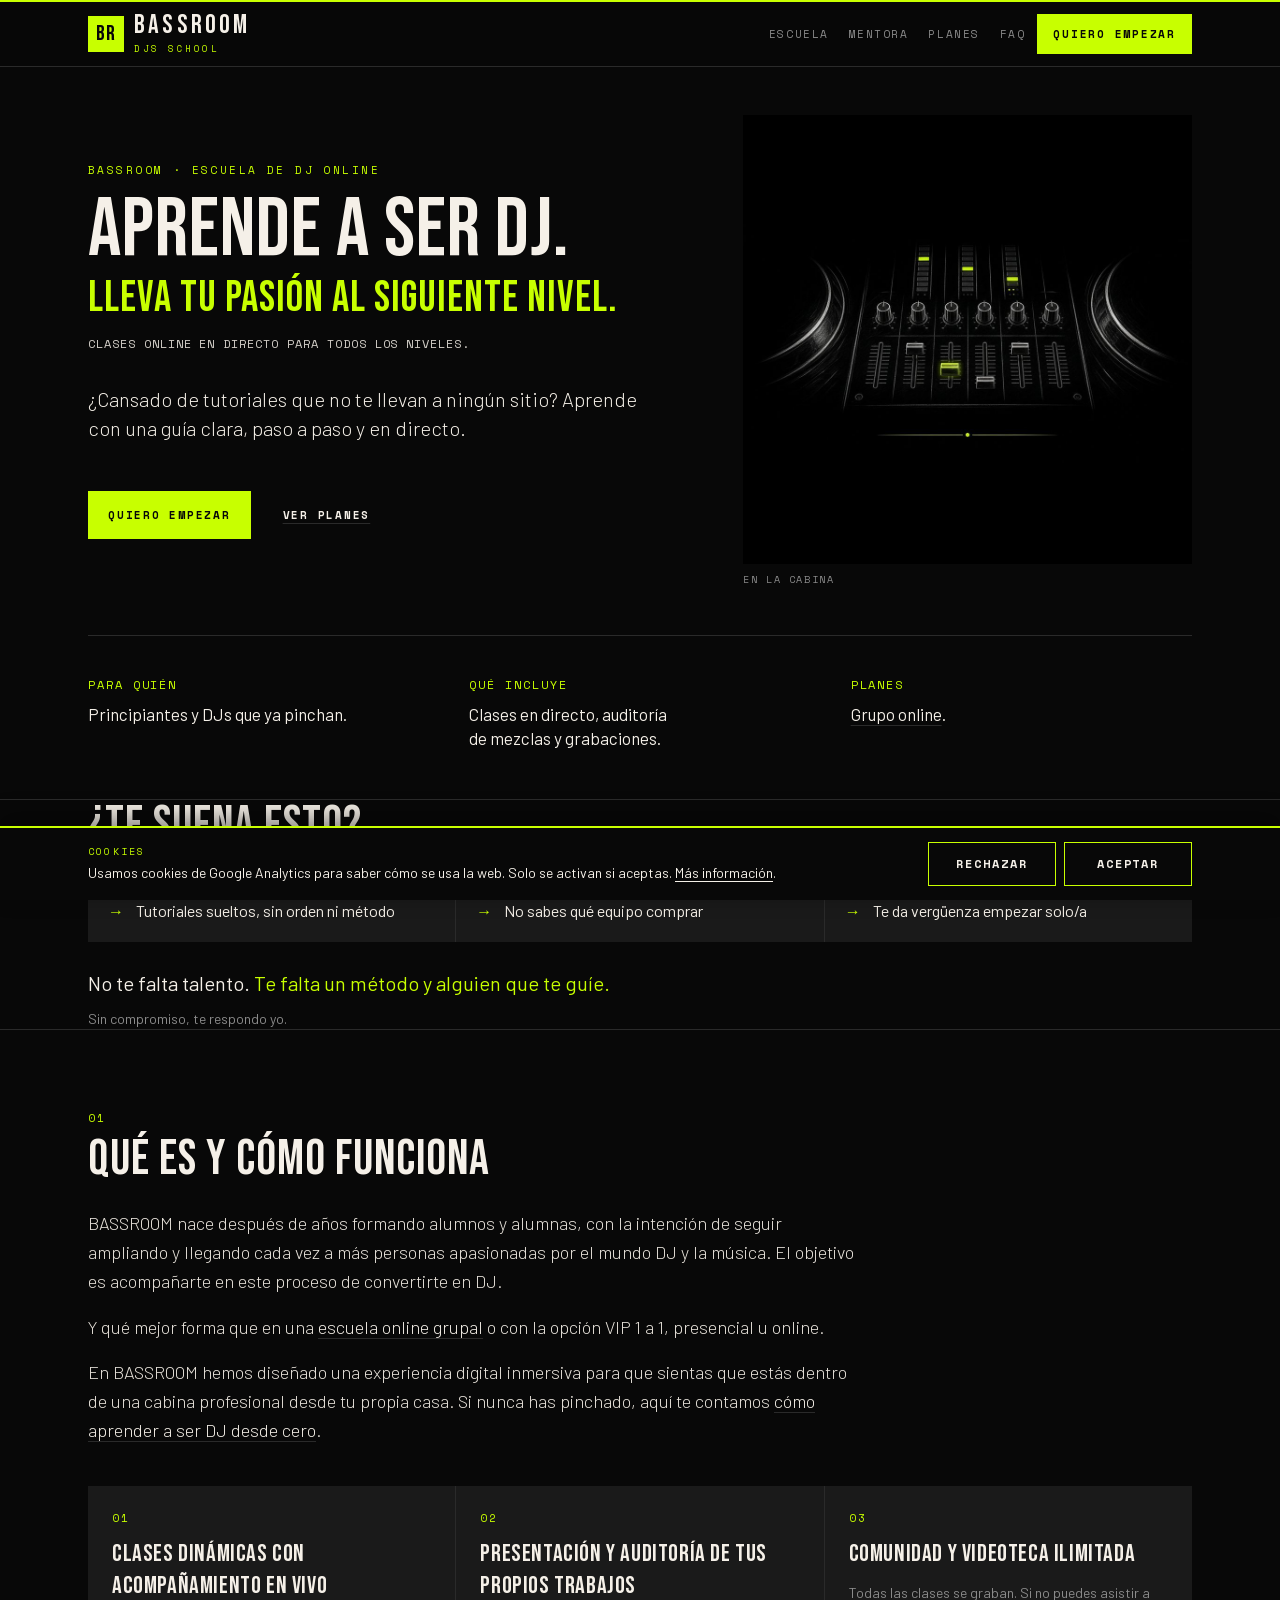
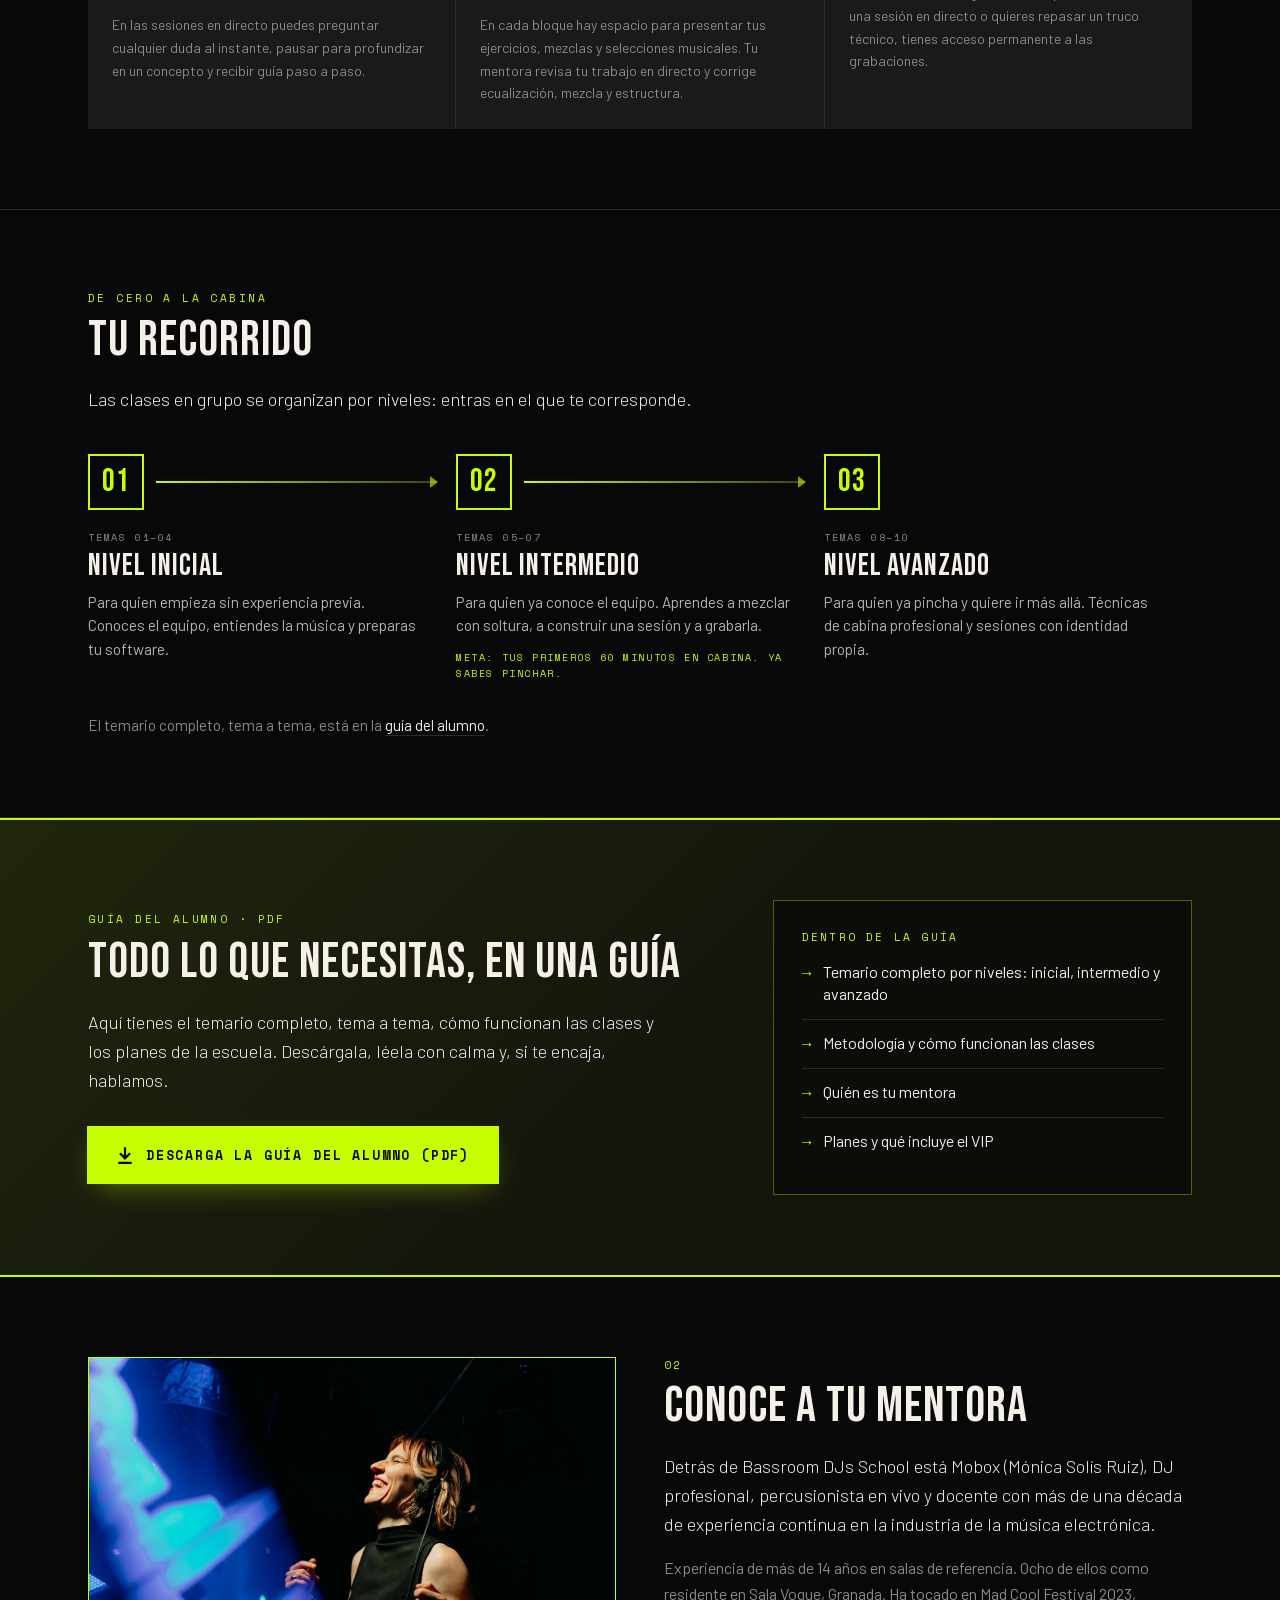
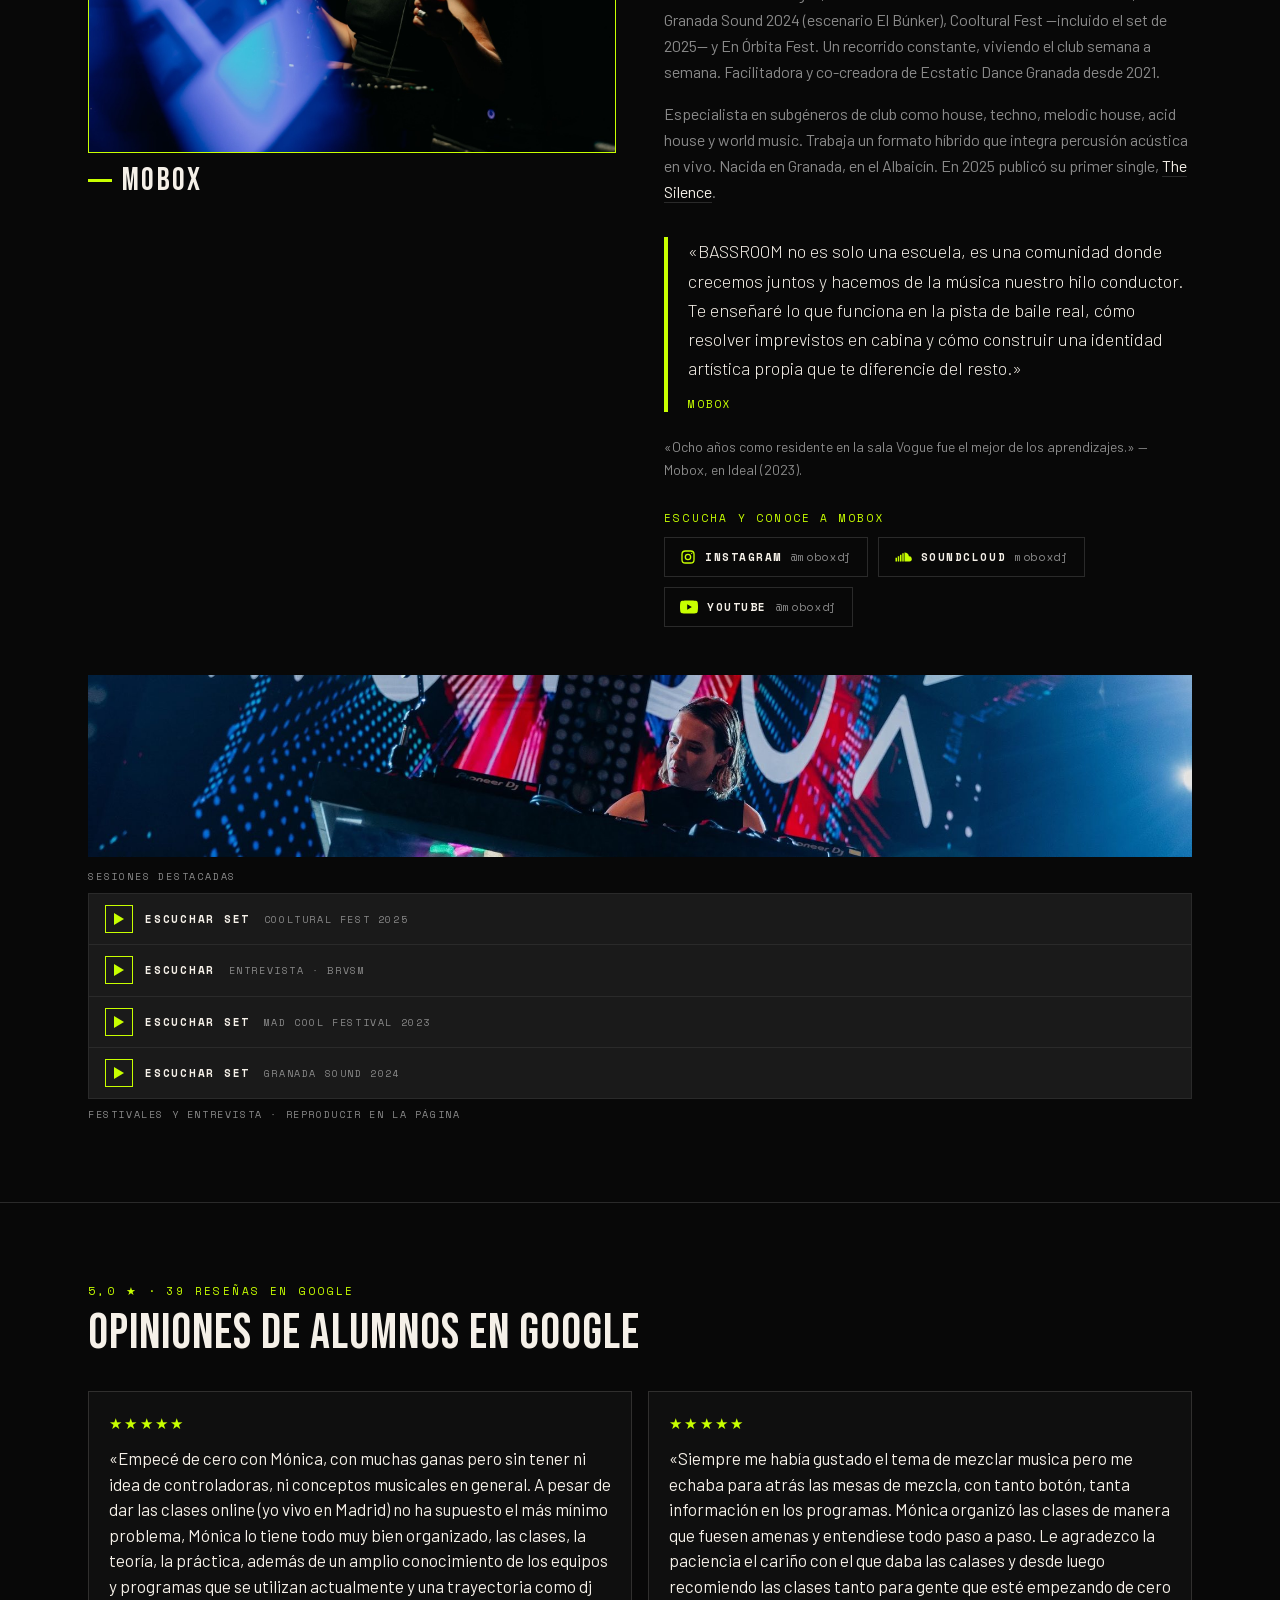
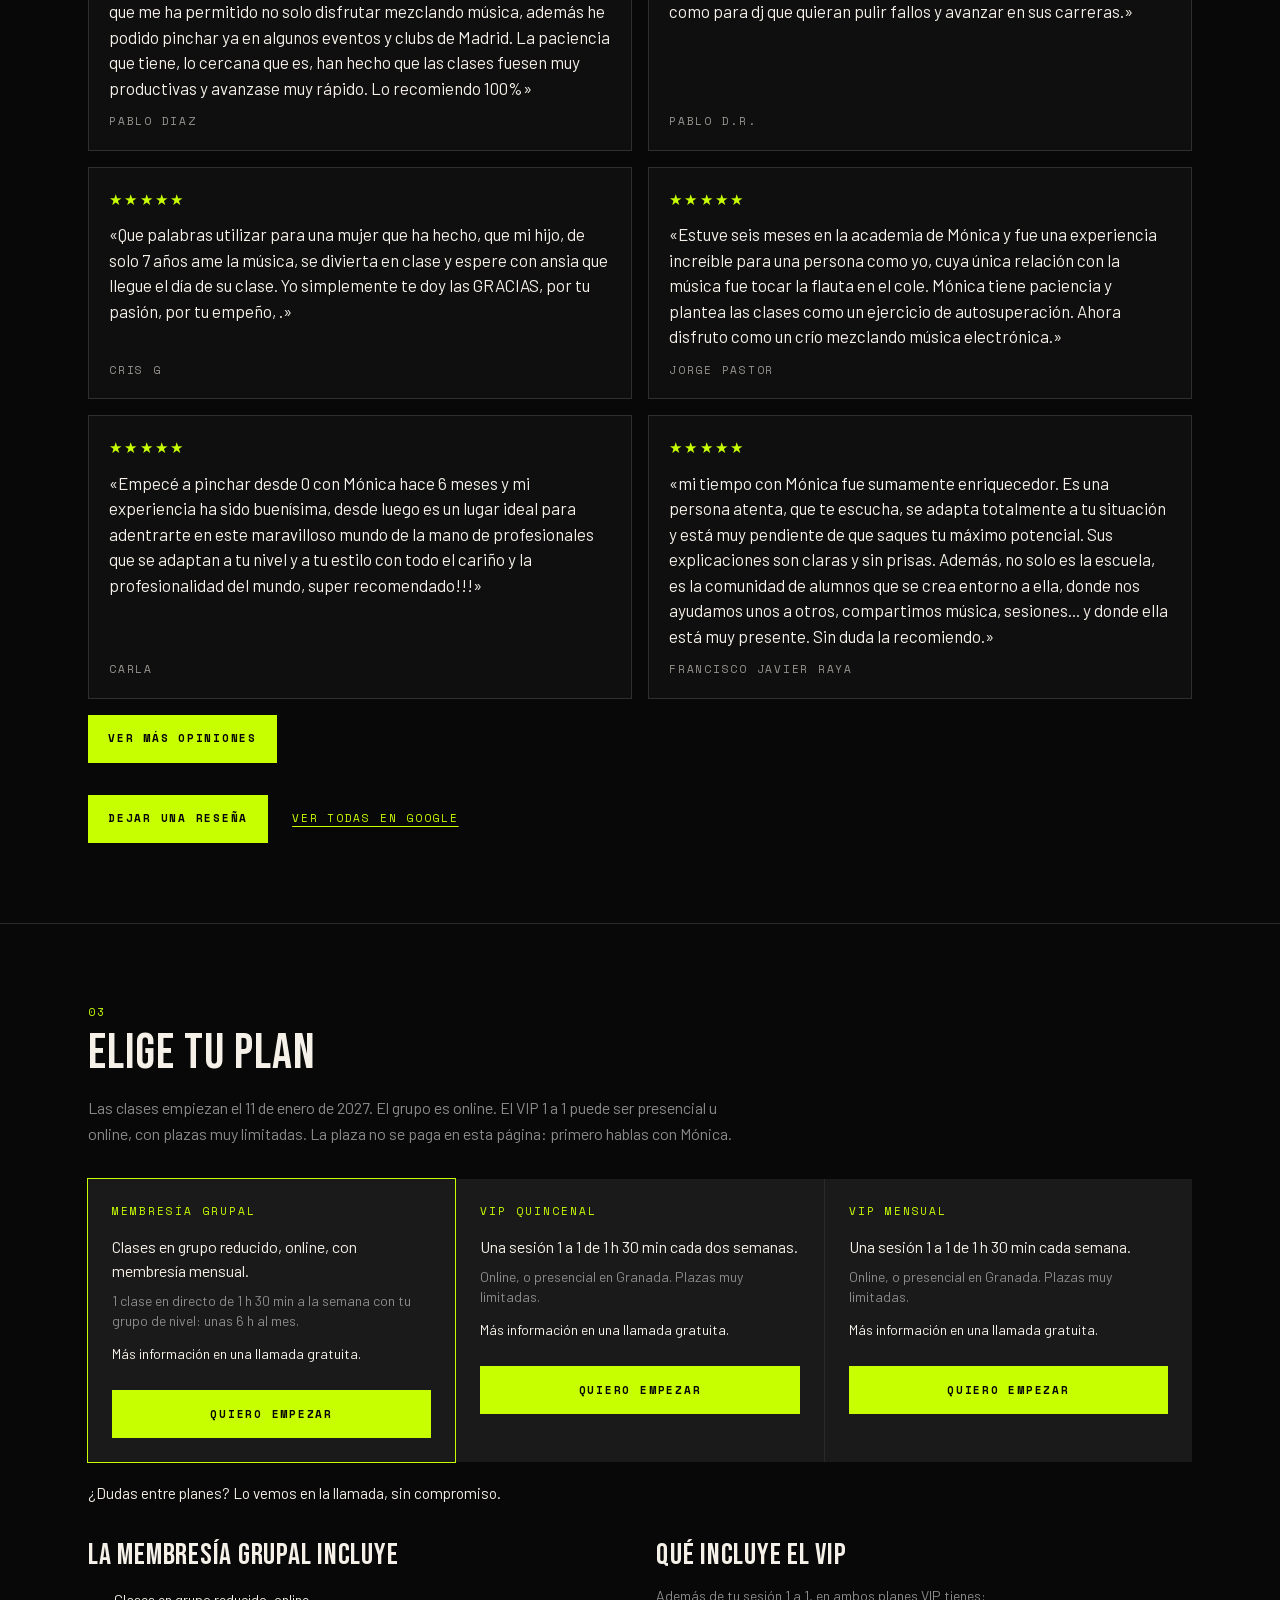
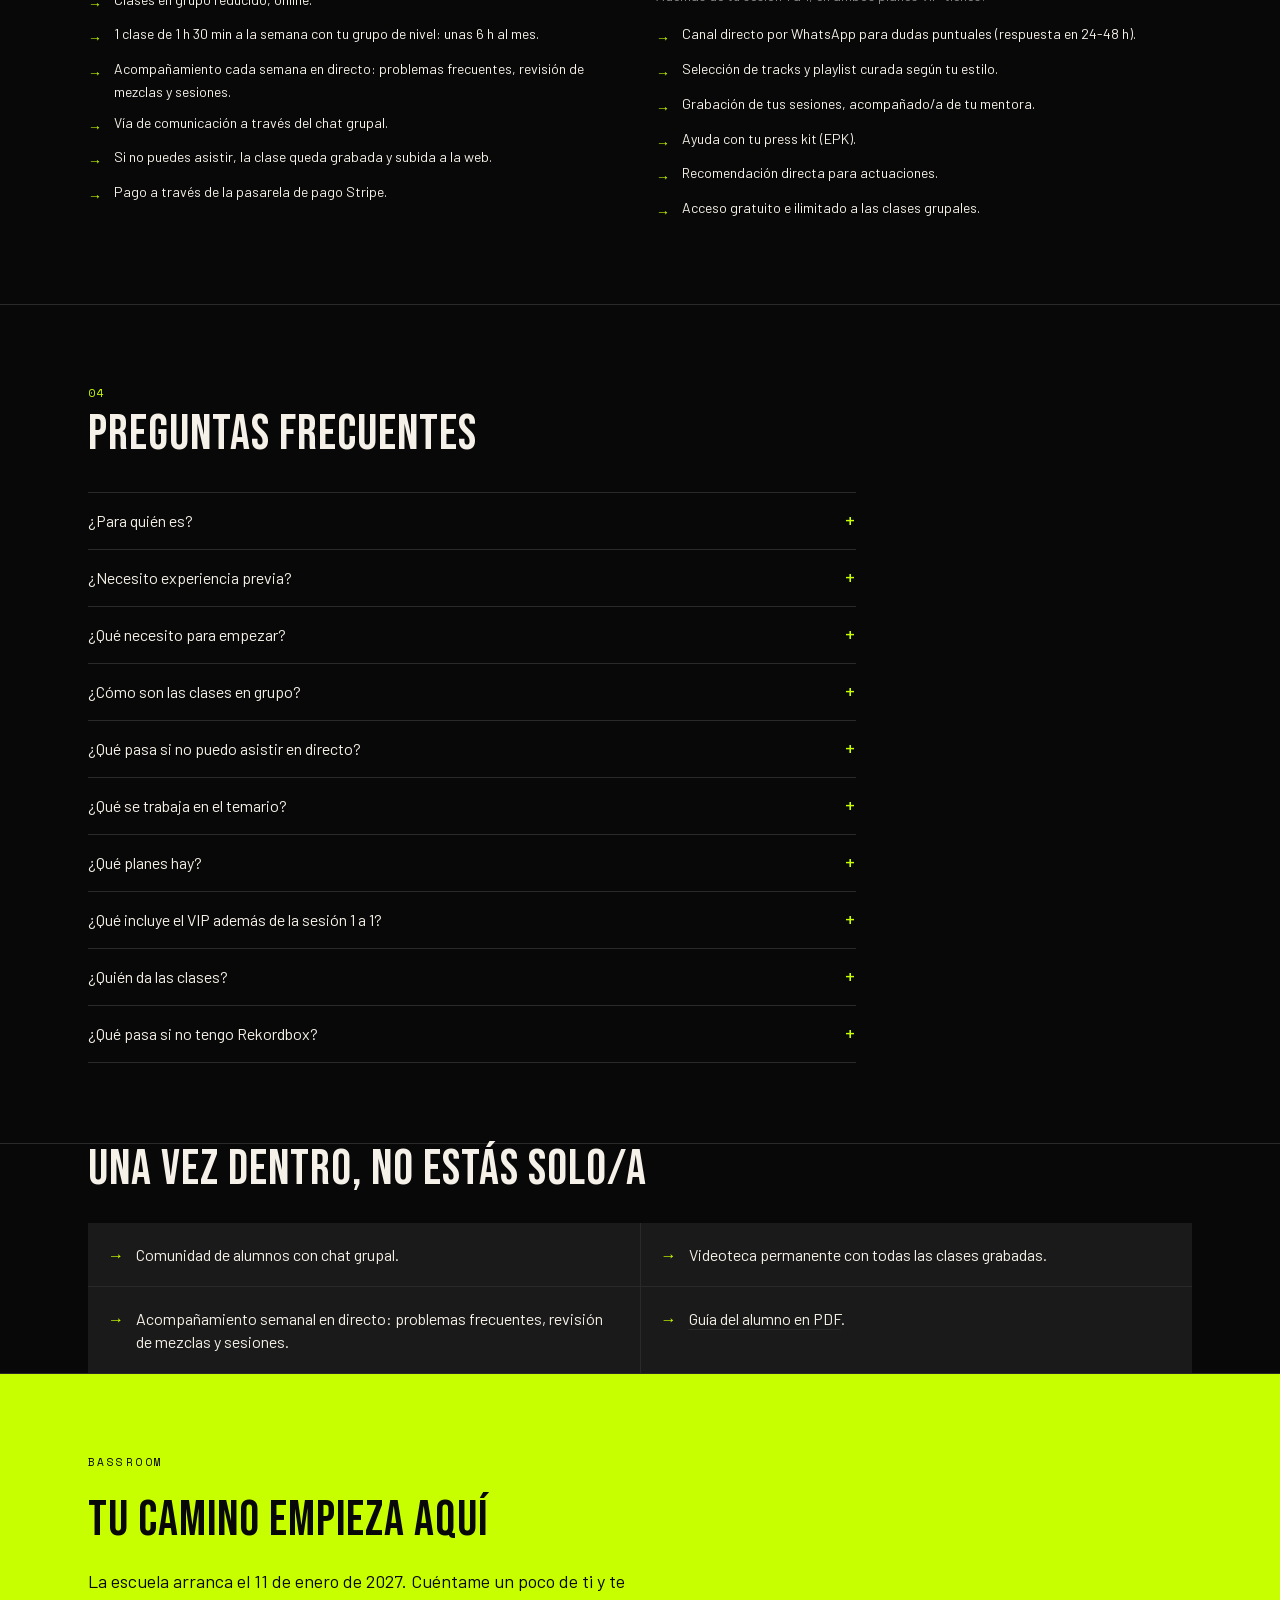
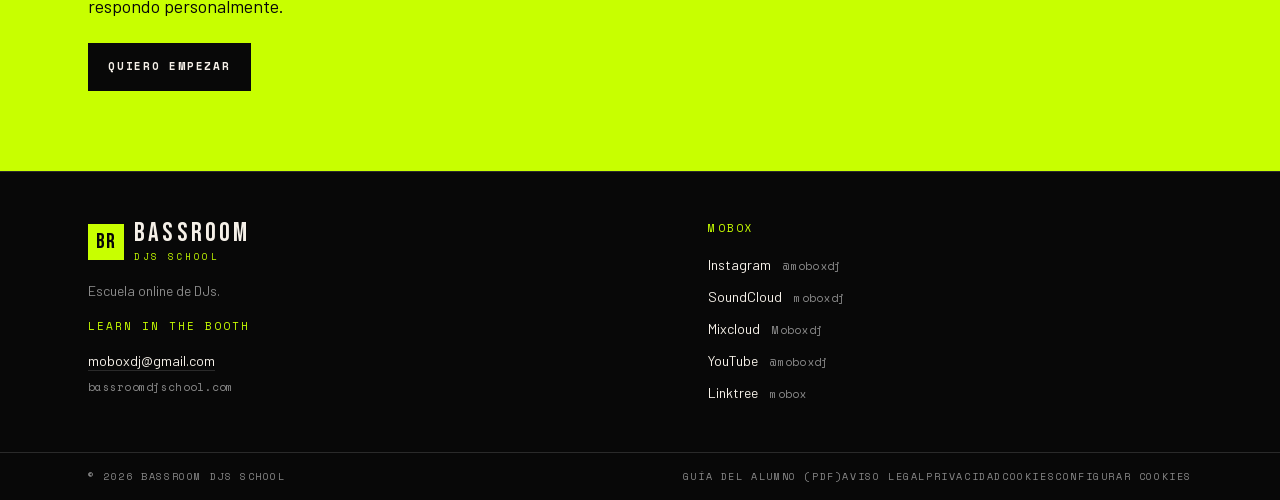
==== commit 9094abad: "Quitar «precios» de menús, botones y textos (vista previa)" ====
--- a/index.html
+++ b/index.html
@@ -22,7 +22,7 @@
 .press-kit-link:hover{color:#c8ff00;border-color:#c8ff00}
 .press-kit-link__mark{color:#c8ff00}
 @media (prefers-reduced-motion:reduce){.set-player__trigger,.press-kit-link{transition:none}}
-</style><style id="recorrido-css">.reco{list-style:none;margin:2.5rem 0 0;padding:0;display:grid;gap:0}.reco__step{position:relative;display:grid;align-content:start;grid-template-columns:3.5rem 1fr;column-gap:1.25rem}.reco__rail{display:flex;flex-direction:column;align-items:center}.reco__num{display:flex;align-items:center;justify-content:center;width:3.5rem;height:3.5rem;flex:none;border:2px solid #c8ff00;color:#c8ff00;font-family:var(--font-bebas),"Arial Narrow",Impact,sans-serif;font-size:2rem;line-height:1;letter-spacing:.04em}.reco__line{position:relative;flex:1;width:2px;min-height:2rem;margin:.5rem 0;background:linear-gradient(#c8ff00,rgba(200,255,0,.25))}.reco__line::after{content:"";position:absolute;left:50%;bottom:-2px;transform:translateX(-50%);border-left:6px solid transparent;border-right:6px solid transparent;border-top:8px solid rgba(200,255,0,.6)}.reco__body{padding:.35rem 0 2rem}.reco__step:last-child .reco__body{padding-bottom:0}.reco__tag{font-family:var(--font-space),ui-monospace,monospace;font-size:10px;letter-spacing:.18em;text-transform:uppercase;color:#8a8a8a}.reco__title{margin-top:.35rem;font-family:var(--font-bebas),"Arial Narrow",Impact,sans-serif;font-size:1.9rem;line-height:1;letter-spacing:.03em;color:#f5f0e8}.reco__text{margin-top:.6rem;font-size:.95rem;line-height:1.55;color:#b5b5b0;max-width:22rem}.reco__intro{margin-top:1.25rem;max-width:40rem;font-size:1.125rem;font-weight:300;line-height:1.6;color:#f5f0e8}.reco__note{margin-top:.75rem;max-width:22rem;font-family:var(--font-space),ui-monospace,monospace;font-size:10px;line-height:1.6;letter-spacing:.16em;text-transform:uppercase;color:#c8ff00}.reco__more{margin-top:2rem;font-size:.95rem;color:#8a8a8a}@media (min-width:48rem){.reco{grid-template-columns:repeat(3,1fr);column-gap:0}.reco__step{grid-template-columns:1fr;row-gap:1.25rem}.reco__rail{flex-direction:row}.reco__line{height:2px;width:auto;min-height:0;margin:0 1.25rem 0 .75rem;background:linear-gradient(90deg,#c8ff00,rgba(200,255,0,.25))}.reco__line::after{left:auto;right:-2px;bottom:auto;top:50%;transform:translateY(-50%);border-top:6px solid transparent;border-bottom:6px solid transparent;border-left:8px solid rgba(200,255,0,.6);border-right:0}.reco__body{padding:0 2rem 0 0}}</style><style id="seo-css">.footer-grid{display:grid}@media (min-width:48rem){.footer-grid{grid-template-columns:1.2fr 1fr 1fr}}.h1-eyebrow{display:block;margin-bottom:.75rem;font-family:var(--font-space),ui-monospace,monospace;font-size:11px;font-weight:400;line-height:1.5;letter-spacing:.22em;text-transform:uppercase;color:#c8ff00}@media (max-width:359px){h1.hero-h1{font-size:2.8rem}}@media (min-width:1024px) and (max-width:1279px){h1.hero-h1{font-size:5.25rem}}.crumbs{display:flex;flex-wrap:wrap;gap:.5rem;list-style:none;margin:0;padding:0}.crumbs li+li::before{content:"/";margin-right:.5rem;color:#2a2a2a}.lp-h1{line-height:.9}.lp-foto{aspect-ratio:4/3}.lp-list{list-style:none;margin:0;padding:0}.lp-list li{display:flex;gap:.75rem}</style><link rel="preload" as="image" href="/images/hero-mesa-mezclas-base.jpg" fetchpriority="high"/><meta name="msvalidate.01" content="E08A639EA00B3BBE4DC5F341C5D3B6AD"/><meta name="theme-color" content="#080808"/><meta name="color-scheme" content="dark"/><title>Aprende a ser DJ online, de cero a avanzado | Bassroom DJs School</title><meta name="description" content="Escuela de DJ online en español, de cero a nivel avanzado. Clases online en directo, revisión de tus mezclas y videoteca con todas las grabaciones."/><meta name="application-name" content="Bassroom DJs School"/><meta name="author" content="Mobox (Mónica Solís Ruiz)"/><meta name="keywords" content="escuela de DJ online,curso de DJ online,clases de DJ online,aprender a ser DJ,aprender a pinchar,BASSROOM,Mobox,Rekordbox"/><meta name="creator" content="Mobox (Mónica Solís Ruiz)"/><meta name="robots" content="index, follow, max-image-preview:large"/><link rel="canonical" href="https://bassroomdjschool.com/"/><meta property="og:title" content="Aprende a ser DJ online, de cero a avanzado | Bassroom DJs School"/><meta property="og:description" content="Escuela de DJ online en español, de cero a nivel avanzado. Clases online en directo, revisión de tus mezclas y videoteca con todas las grabaciones."/><meta property="og:url" content="https://bassroomdjschool.com/"/><meta property="og:site_name" content="Bassroom DJs School"/><meta property="og:locale" content="es_ES"/><meta property="og:image" content="https://bassroomdjschool.com/og.png"/><meta property="og:image:type" content="image/png"/><meta property="og:image:width" content="1200"/><meta property="og:image:height" content="630"/><meta property="og:image:alt" content="Bassroom DJs School, escuela de DJ online"/><meta property="og:type" content="website"/><meta name="twitter:card" content="summary_large_image"/><meta name="twitter:title" content="Aprende a ser DJ online, de cero a avanzado | Bassroom DJs School"/><meta name="twitter:description" content="Escuela de DJ online en español, de cero a nivel avanzado. Clases online en directo, revisión de tus mezclas y videoteca con todas las grabaciones."/><meta name="twitter:image" content="https://bassroomdjschool.com/og.png"/><meta name="twitter:image:alt" content="Bassroom DJs School, escuela de DJ online"/><meta name="twitter:image:type" content="image/png"/><meta name="twitter:image:width" content="1200"/><meta name="twitter:image:height" content="630"/><link rel="icon" href="/icon.png" type="image/png" sizes="32x32"/><style id="embudo-css">.hero-dl dd{text-wrap:balance}@media (max-width:1023px){div>dl.hero-dl{order:1;margin-top:1rem!important}div:has(>.hero-dl)>figure{order:2}}@media (min-width:1024px){div>dl.hero-dl{grid-column:1/-1;margin-top:0!important;grid-template-columns:repeat(3,minmax(0,1fr))!important;align-items:start;gap:2.5rem!important;padding-top:2.5rem;border-top:1px solid var(--color-line,#2a2a2a)}}.hero-lead{margin-top:1.5rem!important;line-height:1.45!important}.hero-cta{margin-top:2.5rem!important;gap:1rem!important}.hero-dl{margin-top:3rem!important;gap:1.75rem!important}.hero-dl dt{font-size:12px!important}.hero-dl dd{margin-top:.5rem!important;font-size:17px!important;line-height:1.45!important}@media (min-width:640px){.hero-cta{gap:1.5rem!important}.hero-dl{gap:2rem!important}}@media (min-width:1024px){.hero-lead{margin-top:2rem!important}.hero-cta{margin-top:3rem!important}.hero-dl{margin-top:4rem!important}}@media (max-width:639px){html body main h2#guia-titulo{font-size:min(calc((100vw - 2rem)/12.1),2.9rem)}}h1.hero-h1.hero-q,main h2#te-suena-titulo,main h2#escuela-titulo,main h2#recorrido-titulo,main h2#guia-titulo,main h2#mentora-titulo,main h2#resenas-titulo,main h2#formatos-titulo,main h2#faq-titulo,main h2#dentro-titulo,main h2#cierre-titulo{font-size:min(calc((100vw - 2rem)/11.55),2.9rem);line-height:1.02;letter-spacing:.02em;white-space:nowrap;max-width:none}@media (min-width:1024px){h1.hero-h1.hero-q,main h2#te-suena-titulo,main h2#escuela-titulo,main h2#recorrido-titulo,main h2#guia-titulo,main h2#mentora-titulo,main h2#resenas-titulo,main h2#formatos-titulo,main h2#faq-titulo,main h2#dentro-titulo,main h2#cierre-titulo{font-size:2.875rem}}@media (min-width:1280px){h1.hero-h1.hero-q,main h2#te-suena-titulo,main h2#escuela-titulo,main h2#recorrido-titulo,main h2#guia-titulo,main h2#mentora-titulo,main h2#resenas-titulo,main h2#formatos-titulo,main h2#faq-titulo,main h2#dentro-titulo,main h2#cierre-titulo{font-size:3.1rem}}.hero-sub{display:block;margin:-.25rem 0 .9rem;font-family:var(--font-space),ui-monospace,monospace;font-size:11px;letter-spacing:.16em;text-transform:uppercase;color:#f5f5f0;opacity:.8}.hero-trust{margin-top:.75rem;font-family:var(--font-space),ui-monospace,monospace;font-size:11px;letter-spacing:.12em;text-transform:uppercase;color:#c8ff00}.fx-list{margin-top:1.75rem;display:grid;gap:1px;background:var(--color-line,#2a2a2a)}@media (min-width:768px){.fx-list--3{grid-template-columns:repeat(3,1fr)}.fx-list--4{grid-template-columns:repeat(2,1fr)}}.fx-list li{display:flex;gap:.75rem;padding:1.25rem;font-size:1rem;line-height:1.45}.fx-close{margin-top:1.75rem;max-width:42rem;font-size:1.25rem;line-height:1.35}@media (max-width:639px){header a[data-slot=button]{white-space:normal;height:auto;min-height:2.5rem;padding:.35rem .6rem;max-width:9.5rem;text-align:center;line-height:1.2;font-size:10px;letter-spacing:.08em}}.plan-note{margin-top:1.25rem;font-size:.95rem}</style><style id="resenas-css">.rv-list{display:grid;gap:12px;margin-top:2rem;list-style:none;padding:0}@media(min-width:640px){.rv-list{grid-template-columns:repeat(2,minmax(0,1fr));gap:16px}}.rv-card{border:1px solid rgba(245,240,232,.14);background:#0f0f0f;padding:20px;display:flex;flex-direction:column;gap:12px}.rv-stars{color:#c8ff00;letter-spacing:.15em;font-size:15px}.rv-text{margin:0;overflow-wrap:anywhere;color:#f5f0e8;font-size:1.0625rem;line-height:1.5}.rv-author{margin:auto 0 0;font-size:11px;text-transform:uppercase;letter-spacing:.16em;color:rgba(245,240,232,.6)}.rv-actions{display:flex;flex-direction:column;gap:12px;margin-top:2rem}@media(min-width:640px){.rv-actions{flex-direction:row;align-items:center;gap:24px}}.rv-more{color:#c8ff00;text-decoration:underline;text-underline-offset:4px;font-size:11px;letter-spacing:.16em;text-transform:uppercase;padding:12px 0;text-align:center}.rv-rest{margin-top:12px}@media(min-width:640px){.rv-rest{margin-top:16px}}.rv-rest .rv-list{margin-top:0}.rv-rest[open]{display:flex;flex-direction:column}.rv-rest[open]>.rv-list{order:-1;margin-bottom:12px}@media(min-width:640px){.rv-rest[open]>.rv-list{margin-bottom:16px}}.rv-toggle{list-style:none;cursor:pointer;display:inline-flex;align-items:center;justify-content:center;gap:8px;box-sizing:border-box;font-family:var(--font-space),ui-monospace,monospace;font-size:11px;font-weight:700;letter-spacing:.16em;text-transform:uppercase;background:#c8ff00;color:#080808;height:3rem;padding:0 1.25rem;width:100%}.rv-toggle::-webkit-details-marker{display:none}.rv-toggle::marker{content:""}.rv-toggle:focus-visible{outline:2px solid #f5f0e8;outline-offset:2px}@media(min-width:640px){.rv-toggle{width:auto}}.rv-rest:not([open]) .rv-toggle__less,.rv-rest[open] .rv-toggle__more{display:none}</style><style id="hero-wrap">h1.hero-h1.hero-q{white-space:normal;max-width:none;line-height:1}.hero-h1-main{display:block;font-size:3.4rem;line-height:.95}.hero-h1-sub{display:block;margin-top:.35rem;font-size:clamp(1.15rem,5.6vw,1.9rem);line-height:1.05;color:#c8ff00;white-space:nowrap}.hero-subt{margin-top:.9rem;font-family:var(--font-space),ui-monospace,monospace;font-size:clamp(9px,2.75vw,12px);letter-spacing:.08em;white-space:nowrap;text-transform:uppercase;color:#f5f0e8;opacity:.85}@media (min-width:40rem){.hero-h1-main{font-size:4.6rem}.hero-h1-sub{font-size:2.5rem}}@media (min-width:64rem){.hero-h1-main{font-size:5.2rem}.hero-h1-sub{font-size:2.7rem}}</style></head><body class="flex min-h-full flex-col overflow-x-clip bg-void font-sans text-paper antialiased"><a class="skip-link" href="#contenido">Saltar al contenido</a><script type="application/ld+json">{"@context":"https://schema.org","@graph":[{"@type":"EducationalOrganization","@id":"https://bassroomdjschool.com/#organization","name":"Bassroom DJs School","alternateName":"Bassroom","url":"https://bassroomdjschool.com/","email":"moboxdj@gmail.com","image":"https://bassroomdjschool.com/og.png","description":"Escuela de DJ online en español, dirigida por Mobox (Mónica Solís Ruiz). Clases en directo para aprender a pinchar de cero a nivel avanzado con Rekordbox, para alumnos de toda España y de cualquier país hispanohablante: clases en grupo online o VIP 1 a 1, presencial u online.","inLanguage":"es","address":{"@type":"PostalAddress","addressCountry":"ES"},"areaServed":[{"@type":"Country","name":"España"},{"@type":"Place","name":"Latinoamérica"},{"@type":"Place","name":"Países hispanohablantes de todo el mundo"}],"founder":{"@id":"https://bassroomdjschool.com/#mobox"},"knowsLanguage":"es"},{"@type":"Person","@id":"https://bassroomdjschool.com/#mobox","name":"Mónica Solís Ruiz","alternateName":"Mobox","jobTitle":"DJ, percusionista y docente","description":"DJ profesional, percusionista en vivo y docente. Más de 14 años en salas y festivales, ocho como residente en Sala Vogue.","knowsAbout":["DJing","Mezcla","Rekordbox","House","Techno","Melodic house","Acid house","World music","Percusión en vivo"],"worksFor":{"@id":"https://bassroomdjschool.com/#organization"},"url":"https://bassroomdjschool.com/#mentora","sameAs":["https://www.instagram.com/moboxdj/","https://soundcloud.com/moboxdj","https://www.mixcloud.com/Moboxdj/","https://www.youtube.com/@moboxdj","https://linktr.ee/mobox"]},{"@type":"Course","@id":"https://bassroomdjschool.com/#curso","name":"Escuela de DJ online BASSROOM","description":"Curso de DJ online y en español, con Rekordbox, de Bassroom DJs School, para alumnos de toda España y de cualquier país hispanohablante: diez temas en tres niveles. Inicial (temas 01 a 04): la cabina, el pulso y el BPM, la música y Rekordbox. Intermedio (temas 05 a 07): mezcla, preparación de sesiones y grabación de tus primeros 60 minutos. Avanzado (temas 08 a 10): stems, samplers, capas de 3 y 4 pistas, trucos de cabina y retos en directo. Clases en directo, revisión de mezclas y videoteca con todas las grabaciones.","url":"https://bassroomdjschool.com/curso-dj-online","inLanguage":"es","provider":{"@type":"Organization","@id":"https://bassroomdjschool.com/#organization","name":"Bassroom DJs School","url":"https://bassroomdjschool.com/"},"creator":{"@id":"https://bassroomdjschool.com/#mobox"},"educationalLevel":"Tres niveles: inicial, intermedio y avanzado","teaches":["Mezcla y beatmatching","Uso de Rekordbox","Estructura musical, pulso y BPM","Preparación de sesiones y lectura de pista","Grabación de sesiones","Stems, samplers y mezcla por capas","Trucos de cabina y retos en directo"],"coursePrerequisites":"No hace falta experiencia previa.","syllabusSections":[{"@type":"Syllabus","name":"Tema 01: La cabina y el equipo","description":"El entorno DJ, tipos de equipos, conexiones y cables, y qué equipo es mejor para ti."},{"@type":"Syllabus","name":"Tema 02: Pulso, tempo y BPM","description":"Localizar y sentir el pulso de un tema; beats, barras y frases; estructura musical."},{"@type":"Syllabus","name":"Tema 03: Descarga musical","description":"Tipos de archivos de audio y dónde y cómo descargar música de alta calidad."},{"@type":"Syllabus","name":"Tema 04: Rekordbox","description":"Interfaz, configuración, importación y exportación musical."},{"@type":"Syllabus","name":"Tema 05: Primera mezcla","description":"Estructura de los tracks, sincronización de BPM (beatmatching), EQ, técnica y tipos de mezcla, con el oído como guía."},{"@type":"Syllabus","name":"Tema 06: Preparar una sesión y psicología de pista","description":"Crear una sesión coherente según el lugar, la pista y el público, y aprender a leer la pista."},{"@type":"Syllabus","name":"Tema 07: Grabación de tu primera sesión","description":"Grabas tu primera sesión de 60 minutos, guiada por Mobox. Cierra el nivel intermedio: ya sabes pinchar."},{"@type":"Syllabus","name":"Tema 08: Stems y samplers","description":"Separar voces, bases y percusiones para crear mezclas nuevas en directo, y usar samplers para efectos, loops y sonidos propios."},{"@type":"Syllabus","name":"Tema 09: Mezcla por capas y trucos de cabina","description":"Trabajo con 3 y 4 pistas a la vez, transiciones complejas y trucos de mezcla."},{"@type":"Syllabus","name":"Tema 10: Sesiones avanzadas y retos en directo","description":"Sesiones con distintas energías y curvas para llevar al público, y retos en directo para ganar rapidez, creatividad y seguridad."}],"hasPart":[{"@type":"Syllabus","position":1,"name":"Nivel inicial (temas 01 a 04)","description":"Para quien empieza sin experiencia previa. Conoces el equipo, entiendes la música y preparas tu software."},{"@type":"Syllabus","position":2,"name":"Nivel intermedio (temas 05 a 07)","description":"Para quien ya conoce el equipo. Aprendes a mezclar con soltura, a construir una sesión y a grabarla."},{"@type":"Syllabus","position":3,"name":"Nivel avanzado (temas 08 a 10)","description":"Para quien ya pincha y quiere ir más allá. Técnicas de cabina profesional y sesiones con identidad propia."}],"hasCourseInstance":[{"@type":"CourseInstance","name":"Membresía grupal online","courseMode":"online","location":{"@type":"VirtualLocation","url":"https://bassroomdjschool.com/curso-dj-online"},"courseSchedule":{"@type":"Schedule","repeatFrequency":"P1W","duration":"PT1H30M"},"instructor":{"@id":"https://bassroomdjschool.com/#mobox"},"inLanguage":"es","description":"Una clase en directo a la semana, de hora y media, en grupo reducido y por niveles. Las clases se graban y quedan en la videoteca."},{"@type":"CourseInstance","name":"VIP 1 a 1 (online o presencial)","courseMode":["online","onsite"],"location":{"@type":"VirtualLocation","url":"https://bassroomdjschool.com/curso-dj-online"},"instructor":{"@id":"https://bassroomdjschool.com/#mobox"},"inLanguage":"es","description":"Sesiones individuales de 1 h 30 min cada semana o cada dos semanas, online o presenciales, con acceso a las clases grupales online."}],"offers":[{"@type":"Offer","name":"Membresía en grupo","category":"subscription","description":"Clases online en grupo reducido: una clase en directo de hora y media a la semana, grabada. Membresía mensual, pago por Stripe.","url":"https://bassroomdjschool.com/#formatos"},{"@type":"Offer","name":"VIP Quincenal","category":"subscription","description":"Una sesión 1 a 1 cada dos semanas, online o presencial. Incluye acceso a las clases grupales.","url":"https://bassroomdjschool.com/#formatos"},{"@type":"Offer","name":"VIP Mensual","category":"subscription","description":"Una sesión 1 a 1 cada semana, online o presencial. Incluye acceso a las clases grupales.","url":"https://bassroomdjschool.com/#formatos"}]},{"@type":"WebSite","@id":"https://bassroomdjschool.com/#website","url":"https://bassroomdjschool.com/","name":"Bassroom DJs School","inLanguage":"es","publisher":{"@id":"https://bassroomdjschool.com/#organization"}},{"@type":"WebPage","@id":"https://bassroomdjschool.com/#webpage","url":"https://bassroomdjschool.com/","name":"Aprende a ser DJ online, de cero a avanzado | Bassroom DJs School","description":"Escuela de DJ online en español, de cero a nivel avanzado. Clases online en directo, revisión de tus mezclas y videoteca con todas las grabaciones.","inLanguage":"es","isPartOf":{"@id":"https://bassroomdjschool.com/#website"},"about":{"@id":"https://bassroomdjschool.com/#organization"},"mainEntity":{"@id":"https://bassroomdjschool.com/#curso"},"primaryImageOfPage":"https://bassroomdjschool.com/og.png"}]}</script><header class="sticky top-0 z-40 border-b border-line bg-void/95 backdrop-blur-md"><div class="h-0.5 bg-acid" aria-hidden="true"></div><div class="mx-auto flex h-16 max-w-6xl items-center gap-3 px-4 sm:px-6"><a class="mr-auto rounded-none focus-visible:outline-2 focus-visible:outline-offset-4 focus-visible:outline-acid" href="/"><span class="inline-flex items-center gap-2.5"><span aria-hidden="true" class="grid size-9 shrink-0 place-items-center bg-acid font-display text-[1.35rem] leading-none tracking-wide text-void">BR</span><span class="flex min-w-0 flex-col"><span class="font-display text-[1.65rem] leading-none tracking-[0.12em] text-paper">BASSROOM</span><span class="mt-1 font-mono text-[9px] uppercase tracking-[0.28em] text-acid">DJs School</span></span></span><span class="sr-only">, inicio</span></a><nav aria-label="Secciones" class="hidden items-center gap-5 lg:flex"><a class="font-mono text-[11px] uppercase tracking-[0.14em] text-mix hover:text-paper" href="/#escuela">Escuela</a><a class="font-mono text-[11px] uppercase tracking-[0.14em] text-mix hover:text-paper" href="/#mentora">Mentora</a><a class="font-mono text-[11px] uppercase tracking-[0.14em] text-mix hover:text-paper" href="/#formatos">Planes y precios</a><a class="font-mono text-[11px] uppercase tracking-[0.14em] text-mix hover:text-paper" href="/#faq">FAQ</a></nav><a data-slot="button" class="inline-flex items-center justify-center gap-2 whitespace-nowrap font-mono text-[11px] font-bold uppercase tracking-[0.16em] transition-colors focus-visible:outline-2 focus-visible:outline-offset-2 disabled:pointer-events-none disabled:opacity-50 bg-acid text-void hover:bg-paper focus-visible:outline-paper h-10 px-4 shrink-0" href="#quiero-empezar" data-quiero-empezar><span class="sm:hidden">Quiero empezar</span><span class="hidden sm:inline">Quiero empezar</span></a></div></header><main id="contenido" class="flex-1"><script type="application/ld+json">{"@context":"https://schema.org","@type":"FAQPage","mainEntity":[{"@type":"Question","name":"¿Para quién es?","acceptedAnswer":{"@type":"Answer","text":"Para cualquier persona que hable español, en España o en cualquier otro país, tanto si empiezas de cero como si ya pinchas. El curso tiene tres niveles: inicial, intermedio y avanzado."}},{"@type":"Question","name":"¿Necesito experiencia previa?","acceptedAnswer":{"@type":"Answer","text":"No. El nivel inicial empieza por lo básico: la cabina, el equipo y el pulso de la música, paso a paso. Si ya pinchas, entras en el intermedio o el avanzado; lo vemos en la llamada."}},{"@type":"Question","name":"¿Qué necesito para empezar?","acceptedAnswer":{"@type":"Answer","text":"Un equipo básico: controladora, cascos y ordenador; más adelante, unos altavoces. Recomendamos AlphaTheta (Pioneer DJ), la marca con la que se trabaja en clase, aunque no es obligatoria. Al principio todo es más teórico, así que antes de comprar nada lo mejor es preguntarlo en la llamada."}},{"@type":"Question","name":"¿Cómo son las clases en grupo?","acceptedAnswer":{"@type":"Answer","text":"Son online, en grupos reducidos organizados por nivel: 1 clase de 1 h 30 min a la semana con tu grupo (unas 6 h al mes). En directo puedes preguntar, pausar y seguir la guía paso a paso. En cada bloque presentas ejercicios, mezclas y selecciones, y tu mentora los revisa en la propia clase (ecualización, mezcla y estructura). Hay un chat grupal."}},{"@type":"Question","name":"¿Qué pasa si no puedo asistir en directo?","acceptedAnswer":{"@type":"Answer","text":"La clase queda grabada y subida a la web, y puedes verla cuando quieras. El acceso a las grabaciones es permanente: la videoteca no tiene límite."}},{"@type":"Question","name":"¿Qué se trabaja en el temario?","acceptedAnswer":{"@type":"Answer","text":"Diez temas en tres niveles. Inicial: la cabina y el equipo, pulso y BPM, descarga de música y Rekordbox. Intermedio: la primera mezcla, cómo preparar una sesión y leer la pista, y la grabación de tus primeros 60 minutos. Avanzado: stems y samplers, capas con 3 y 4 pistas, trucos de cabina, sesiones con distintas energías y retos en directo. Tienes el temario completo en la guía del alumno (PDF)."}},{"@type":"Question","name":"¿Qué planes hay y cuánto cuestan?","acceptedAnswer":{"@type":"Answer","text":"Membresía grupal: 1 clase en directo de 1 h 30 min a la semana con tu grupo de nivel (unas 6 h al mes). VIP quincenal: una sesión 1 a 1 cada dos semanas. VIP mensual: una sesión 1 a 1 cada semana. Cada sesión 1 a 1 dura 1 h 30 min y puede ser presencial u online, con plazas muy limitadas. ¿Tienes más dudas? Escríbeme desde el formulario."}},{"@type":"Question","name":"¿Qué incluye el VIP además de la sesión 1 a 1?","acceptedAnswer":{"@type":"Answer","text":"WhatsApp para dudas puntuales, con respuesta en 24-48 horas; una playlist curada según tu estilo; grabación de tus sesiones con tu mentora; ayuda con el press kit; recomendación directa para actuaciones; y acceso gratuito e ilimitado a las clases grupales. Es el mismo paquete en los dos planes VIP."}},{"@type":"Question","name":"¿Quién da las clases?","acceptedAnswer":{"@type":"Answer","text":"Mobox (Mónica), DJ profesional, percusionista en vivo y docente, con más de una década de experiencia continua en la música electrónica y más de 14 años en salas y festivales."}},{"@type":"Question","name":"¿Qué pasa si no tengo Rekordbox?","acceptedAnswer":{"@type":"Answer","text":"Trabajamos con Rekordbox, pero si usas otro programa, no te preocupes: todos funcionan prácticamente igual y podrás seguir las clases sin ningún problema."}}]}</script><section class="border-b border-line"><div class="mx-auto grid max-w-6xl items-center gap-8 px-4 py-8 sm:px-6 sm:py-10 lg:grid-cols-[minmax(0,1.15fr)_minmax(280px,0.85fr)] lg:gap-12 lg:py-12"><div><p class="h1-eyebrow">BASSROOM · Escuela de DJ online</p><h1 class="hero-h1 hero-q font-display text-paper"><span class="hero-h1-main">Aprende a ser DJ.</span> <span class="hero-h1-sub">Lleva tu pasión al siguiente nivel.</span></h1><p class="hero-subt">Clases online en directo para todos los niveles.</p><p class="hero-lead mt-4 max-w-xl text-lg font-light leading-snug text-paper sm:text-xl">¿Cansado de tutoriales que no te llevan a ningún sitio? Aprende con una guía clara, paso a paso y en directo.</p><div class="hero-cta mt-5 flex flex-col gap-1 sm:flex-row sm:items-center sm:gap-3"><a data-slot="button" class="inline-flex items-center justify-center gap-2 whitespace-nowrap font-mono text-[11px] font-bold uppercase tracking-[0.16em] transition-colors focus-visible:outline-2 focus-visible:outline-offset-2 disabled:pointer-events-none disabled:opacity-50 bg-acid text-void hover:bg-paper focus-visible:outline-paper h-12 px-5 w-full sm:w-auto" href="#quiero-empezar" data-quiero-empezar>Quiero empezar</a><a class="inline-flex h-12 items-center justify-center px-2 font-mono text-[11px] font-bold uppercase tracking-[0.16em] text-paper underline decoration-line underline-offset-4 hover:text-acid" href="/#formatos">Ver planes y precios</a></div></div><figure><div class="relative aspect-square overflow-hidden bg-booth"><img alt="Boceto de una mesa de mezclas." decoding="async" fetchpriority="high" width="960" height="960" data-nimg="fill" class="object-cover object-center" style="position:absolute;height:100%;width:100%;left:0;top:0;right:0;bottom:0;color:transparent" sizes="(min-width: 1024px) 40vw, 100vw" src="/images/hero-mesa-mezclas-base.jpg"/><div class="hero-faders" aria-hidden="true"><span class="hero-fader hero-fader--ch2"></span><span class="hero-fader hero-fader--ch3 hero-fader--acid"></span><span class="hero-fader hero-fader--ch4"></span><span class="hero-fader hero-fader--ch5"></span></div></div><figcaption class="mt-2 font-mono text-[10px] uppercase tracking-[0.16em] text-mix">En la cabina</figcaption></figure><dl class="hero-dl mt-5 grid gap-2 sm:grid-cols-3 sm:gap-3"><div><dt class="font-mono text-[10px] uppercase tracking-[0.16em] text-acid">Para quién</dt><dd class="mt-1 text-sm leading-snug text-paper">Principiantes y DJs que ya pinchan.</dd></div><div><dt class="font-mono text-[10px] uppercase tracking-[0.16em] text-acid">Qué incluye</dt><dd class="mt-1 text-sm leading-snug text-paper">Clases en directo, auditoría de mezclas y grabaciones.</dd></div><div><dt class="font-mono text-[10px] uppercase tracking-[0.16em] text-acid">Planes</dt><dd class="mt-1 text-sm leading-snug text-paper"><a class="text-paper underline decoration-line underline-offset-4 hover:text-acid" href="/curso-dj-online">Grupo online</a>.</dd></div></dl></div></section><section id="te-suena" aria-labelledby="te-suena-titulo" class="scroll-mt-20 border-b border-line"><div class="mx-auto max-w-6xl px-4 py-14 sm:px-6 sm:py-16"><h2 id="te-suena-titulo" class="font-display text-5xl tracking-wide text-paper sm:text-6xl">¿Te suena esto?</h2><ul class="fx-list fx-list--3"><li class="bg-booth text-paper"><span aria-hidden="true" class="text-acid">→</span><span>Tutoriales sueltos, sin orden ni método</span></li><li class="bg-booth text-paper"><span aria-hidden="true" class="text-acid">→</span><span>No sabes qué equipo comprar</span></li><li class="bg-booth text-paper"><span aria-hidden="true" class="text-acid">→</span><span>Te da vergüenza empezar solo/a</span></li></ul><p class="fx-close text-paper">No te falta talento. <span class="text-acid">Te falta un método y alguien que te guíe.</span></p><p class="mt-3 text-sm text-mix">Sin compromiso, te respondo yo.</p></div></section><section id="escuela" aria-labelledby="escuela-titulo" class="scroll-mt-20 border-b border-line"><div class="mx-auto max-w-6xl px-4 py-16 sm:px-6 sm:py-20"><p class="font-mono text-[11px] uppercase tracking-[0.22em] text-acid">01</p><h2 id="escuela-titulo" class="mt-2 max-w-3xl font-display text-5xl tracking-wide text-paper sm:text-6xl">Qué es y cómo funciona</h2><div class="mt-6 max-w-3xl space-y-4 text-lg font-light leading-relaxed text-paper/95"><p>BASSROOM nace después de años formando alumnos y alumnas, con la intención de seguir ampliando y llegando cada vez a más personas apasionadas por el mundo DJ y la música. El objetivo es acompañarte en este proceso de convertirte en DJ.</p><p>Y qué mejor forma que en una <a class="text-paper underline decoration-line underline-offset-4 hover:text-acid" href="/curso-dj-online">escuela online grupal</a> o con la opción VIP 1 a 1, presencial u online.</p><p>En BASSROOM hemos diseñado una experiencia digital inmersiva para que sientas que estás dentro de una cabina profesional desde tu propia casa. Si nunca has pinchado, aquí te contamos <a class="text-paper underline decoration-line underline-offset-4 hover:text-acid" href="/aprender-a-ser-dj-desde-cero">cómo aprender a ser DJ desde cero</a>.</p></div><ol class="mt-10 grid gap-px bg-line sm:grid-cols-3"><li class="bg-booth p-6"><p class="font-mono text-[11px] tracking-[0.18em] text-acid">01</p><h3 class="mt-3 font-display text-2xl tracking-wide text-paper">Clases dinámicas con acompañamiento en vivo</h3><p class="mt-3 text-sm leading-relaxed text-mix">En las sesiones en directo puedes preguntar cualquier duda al instante, pausar para profundizar en un concepto y recibir guía paso a paso.</p></li><li class="bg-booth p-6"><p class="font-mono text-[11px] tracking-[0.18em] text-acid">02</p><h3 class="mt-3 font-display text-2xl tracking-wide text-paper">Presentación y auditoría de tus propios trabajos</h3><p class="mt-3 text-sm leading-relaxed text-mix">En cada bloque hay espacio para presentar tus ejercicios, mezclas y selecciones musicales. Tu mentora revisa tu trabajo en directo y corrige ecualización, mezcla y estructura.</p></li><li class="bg-booth p-6"><p class="font-mono text-[11px] tracking-[0.18em] text-acid">03</p><h3 class="mt-3 font-display text-2xl tracking-wide text-paper">Comunidad y videoteca ilimitada</h3><p class="mt-3 text-sm leading-relaxed text-mix">Todas las clases se graban. Si no puedes asistir a una sesión en directo o quieres repasar un truco técnico, tienes acceso permanente a las grabaciones.</p></li></ol></div></section><section id="recorrido" aria-labelledby="recorrido-titulo" class="scroll-mt-20 border-b border-line"><div class="mx-auto max-w-6xl px-4 py-16 sm:px-6 sm:py-20"><p class="font-mono text-[11px] uppercase tracking-[0.22em] text-acid">De cero a la cabina</p><h2 id="recorrido-titulo" class="mt-2 max-w-3xl font-display text-5xl tracking-wide text-paper sm:text-6xl">Tu recorrido</h2><p class="reco__intro">Las clases en grupo se organizan por niveles: entras en el que te corresponde.</p><ol class="reco"><li class="reco__step"><div class="reco__rail"><span class="reco__num" aria-hidden="true">01</span><span class="reco__line" aria-hidden="true"></span></div><div class="reco__body"><p class="reco__tag">Temas 01–04</p><h3 class="reco__title">Nivel inicial</h3><p class="reco__text">Para quien empieza sin experiencia previa. Conoces el equipo, entiendes la música y preparas tu software.</p></div></li><li class="reco__step"><div class="reco__rail"><span class="reco__num" aria-hidden="true">02</span><span class="reco__line" aria-hidden="true"></span></div><div class="reco__body"><p class="reco__tag">Temas 05–07</p><h3 class="reco__title">Nivel intermedio</h3><p class="reco__text">Para quien ya conoce el equipo. Aprendes a mezclar con soltura, a construir una sesión y a grabarla.</p><p class="reco__note">Meta: tus primeros 60 minutos en cabina. Ya sabes pinchar.</p></div></li><li class="reco__step"><div class="reco__rail"><span class="reco__num" aria-hidden="true">03</span></div><div class="reco__body"><p class="reco__tag">Temas 08–10</p><h3 class="reco__title">Nivel avanzado</h3><p class="reco__text">Para quien ya pincha y quiere ir más allá. Técnicas de cabina profesional y sesiones con identidad propia.</p></div></li></ol><p class="reco__more">El temario completo, tema a tema, está en la <a class="text-paper underline decoration-line underline-offset-4 hover:text-acid" href="#guia">guía del alumno</a>.</p></div></section><section id="guia" aria-labelledby="guia-titulo" class="guia-band scroll-mt-20"><div class="mx-auto max-w-6xl px-4 py-16 sm:px-6 sm:py-20"><div class="guia-grid"><div><p class="font-mono text-[11px] uppercase tracking-[0.22em] text-acid">Guía del alumno · PDF</p><h2 id="guia-titulo" class="guia-title">Todo lo que necesitas, en una guía</h2><p class="mt-5 max-w-xl text-lg font-light leading-relaxed text-paper">Aquí tienes el temario completo, tema a tema, cómo funcionan las clases y los planes y precios de la escuela. Descárgala, léela con calma y, si te encaja, hablamos.</p><a class="guia-btn" href="/docs/bassroom-guia-del-alumno.pdf" download="BASSROOM-guia-del-alumno.pdf"><svg width="18" height="18" viewBox="0 0 16 16" fill="none" stroke="currentColor" stroke-width="2" aria-hidden="true" focusable="false"><path d="M8 1v10M3.5 6.5 8 11l4.5-4.5M2 15h12"/></svg>Descarga la guía del alumno (PDF)</a></div><div class="guia-inside"><p class="guia-inside__title">Dentro de la guía</p><ul class="guia-list"><li class="guia-list__item"><span class="guia-list__mark" aria-hidden="true">→</span><span>Temario completo por niveles: inicial, intermedio y avanzado</span></li><li class="guia-list__item"><span class="guia-list__mark" aria-hidden="true">→</span><span>Metodología y cómo funcionan las clases</span></li><li class="guia-list__item"><span class="guia-list__mark" aria-hidden="true">→</span><span>Quién es tu mentora</span></li><li class="guia-list__item"><span class="guia-list__mark" aria-hidden="true">→</span><span>Planes, precios y qué incluye el VIP</span></li></ul></div></div></div></section><section id="mentora" aria-labelledby="mentora-titulo" class="scroll-mt-20 border-b border-line"><div class="mx-auto max-w-6xl px-4 py-16 sm:px-6 sm:py-20"><div class="mentora-grid grid items-start gap-10"><figure><div class="mentora-foto relative overflow-hidden border border-acid bg-booth"><img alt="Mobox riéndose mientras pincha en cabina, con auriculares y luces azules." loading="lazy" decoding="async" width="1600" height="1200" class="object-cover" style="position:absolute;height:100%;width:100%;left:0;top:0;right:0;bottom:0;color:transparent" sizes="(min-width: 1024px) 48vw, 100vw" src="/images/mobox-sesion.jpg"/></div><figcaption class="mentora-caption">Mobox</figcaption></figure><div><p class="font-mono text-[11px] uppercase tracking-[0.22em] text-acid">02</p><h2 id="mentora-titulo" class="mt-2 font-display text-5xl tracking-wide text-paper sm:text-6xl">Conoce a tu mentora</h2><p class="mt-5 text-lg font-light leading-relaxed text-paper">Detrás de Bassroom DJs School está Mobox (Mónica Solís Ruiz), DJ profesional, percusionista en vivo y docente con más de una década de experiencia continua en la industria de la música electrónica.</p><p class="mt-4 text-base leading-relaxed text-mix">Experiencia de más de 14 años en salas de referencia. Ocho de ellos como residente en Sala Vogue, Granada. Ha tocado en Mad Cool Festival 2023, Granada Sound 2024 (escenario El Búnker), Cooltural Fest —incluido el set de 2025— y En Órbita Fest. Un recorrido constante, viviendo el club semana a semana. Facilitadora y co-creadora de Ecstatic Dance Granada desde 2021.</p><p class="mt-4 text-base leading-relaxed text-mix">Especialista en subgéneros de club como house, techno, melodic house, acid house y world music. Trabaja un formato híbrido que integra percusión acústica en vivo. Nacida en Granada, en el Albaicín. En 2025 publicó su primer single, <a href="https://open.spotify.com/track/4EcnIBrdG2cHwZZdcrkAJ8" class="text-paper underline decoration-line underline-offset-4 hover:text-acid" target="_blank" rel="noopener noreferrer">The Silence<span class="sr-only"> (se abre en una pestaña nueva)</span></a>.</p><figure class="mt-8 border-l-4 border-acid pl-5"><blockquote class="text-lg font-light leading-relaxed text-paper">«BASSROOM no es solo una escuela, es una comunidad donde crecemos juntos y hacemos de la música nuestro hilo conductor. Te enseñaré lo que funciona en la pista de baile real, cómo resolver imprevistos en cabina y cómo construir una identidad artística propia que te diferencie del resto.»</blockquote><figcaption class="mt-3 font-mono text-[11px] uppercase tracking-[0.16em] text-acid">Mobox</figcaption></figure><p class="mt-6 text-sm leading-relaxed text-mix">«Ocho años como residente en la sala Vogue fue el mejor de los aprendizajes.» — Mobox, en Ideal (2023).</p><div class="mobox-social"><p class="mobox-social__title">Escucha y conoce a Mobox</p><ul class="mobox-social__list"><li><a class="mobox-social__link" href="https://www.instagram.com/moboxdj/" target="_blank" rel="noopener noreferrer me"><svg width="16" height="16" viewBox="0 0 24 24" fill="none" stroke="currentColor" stroke-width="2" aria-hidden="true" focusable="false"><rect x="3" y="3" width="18" height="18" rx="5"/><circle cx="12" cy="12" r="4"/><circle cx="17.5" cy="6.5" r="1" fill="currentColor" stroke="none"/></svg><span>Instagram</span><span class="mobox-social__handle">@moboxdj</span><span class="sr-only"> (se abre en una pestaña nueva)</span></a></li><li><a class="mobox-social__link" href="https://soundcloud.com/moboxdj" target="_blank" rel="noopener noreferrer me"><svg width="18" height="16" viewBox="0 0 24 20" fill="currentColor" aria-hidden="true" focusable="false"><path d="M14 4a6 6 0 0 1 5.9 5A3.5 3.5 0 1 1 20.5 16H14z"/><rect x="11" y="5" width="2" height="11"/><rect x="8" y="7" width="2" height="9"/><rect x="5" y="9" width="2" height="7"/><rect x="2" y="11" width="2" height="5"/></svg><span>SoundCloud</span><span class="mobox-social__handle">moboxdj</span><span class="sr-only"> (se abre en una pestaña nueva)</span></a></li><li><a class="mobox-social__link" href="https://www.youtube.com/@moboxdj" target="_blank" rel="noopener noreferrer me"><svg width="18" height="14" viewBox="0 0 24 18" fill="currentColor" aria-hidden="true" focusable="false"><path d="M23.5 2.8A3 3 0 0 0 21.4.7C19.5.2 12 .2 12 .2s-7.5 0-9.4.5A3 3 0 0 0 .5 2.8 31 31 0 0 0 0 9a31 31 0 0 0 .5 6.2 3 3 0 0 0 2.1 2.1c1.9.5 9.4.5 9.4.5s7.5 0 9.4-.5a3 3 0 0 0 2.1-2.1A31 31 0 0 0 24 9a31 31 0 0 0-.5-6.2zM9.6 12.8V5.2L15.8 9z"/></svg><span>YouTube</span><span class="mobox-social__handle">@moboxdj</span><span class="sr-only"> (se abre en una pestaña nueva)</span></a></li></ul></div></div></div><figure class="mt-12" id="sesiones">
+</style><style id="recorrido-css">.reco{list-style:none;margin:2.5rem 0 0;padding:0;display:grid;gap:0}.reco__step{position:relative;display:grid;align-content:start;grid-template-columns:3.5rem 1fr;column-gap:1.25rem}.reco__rail{display:flex;flex-direction:column;align-items:center}.reco__num{display:flex;align-items:center;justify-content:center;width:3.5rem;height:3.5rem;flex:none;border:2px solid #c8ff00;color:#c8ff00;font-family:var(--font-bebas),"Arial Narrow",Impact,sans-serif;font-size:2rem;line-height:1;letter-spacing:.04em}.reco__line{position:relative;flex:1;width:2px;min-height:2rem;margin:.5rem 0;background:linear-gradient(#c8ff00,rgba(200,255,0,.25))}.reco__line::after{content:"";position:absolute;left:50%;bottom:-2px;transform:translateX(-50%);border-left:6px solid transparent;border-right:6px solid transparent;border-top:8px solid rgba(200,255,0,.6)}.reco__body{padding:.35rem 0 2rem}.reco__step:last-child .reco__body{padding-bottom:0}.reco__tag{font-family:var(--font-space),ui-monospace,monospace;font-size:10px;letter-spacing:.18em;text-transform:uppercase;color:#8a8a8a}.reco__title{margin-top:.35rem;font-family:var(--font-bebas),"Arial Narrow",Impact,sans-serif;font-size:1.9rem;line-height:1;letter-spacing:.03em;color:#f5f0e8}.reco__text{margin-top:.6rem;font-size:.95rem;line-height:1.55;color:#b5b5b0;max-width:22rem}.reco__intro{margin-top:1.25rem;max-width:40rem;font-size:1.125rem;font-weight:300;line-height:1.6;color:#f5f0e8}.reco__note{margin-top:.75rem;max-width:22rem;font-family:var(--font-space),ui-monospace,monospace;font-size:10px;line-height:1.6;letter-spacing:.16em;text-transform:uppercase;color:#c8ff00}.reco__more{margin-top:2rem;font-size:.95rem;color:#8a8a8a}@media (min-width:48rem){.reco{grid-template-columns:repeat(3,1fr);column-gap:0}.reco__step{grid-template-columns:1fr;row-gap:1.25rem}.reco__rail{flex-direction:row}.reco__line{height:2px;width:auto;min-height:0;margin:0 1.25rem 0 .75rem;background:linear-gradient(90deg,#c8ff00,rgba(200,255,0,.25))}.reco__line::after{left:auto;right:-2px;bottom:auto;top:50%;transform:translateY(-50%);border-top:6px solid transparent;border-bottom:6px solid transparent;border-left:8px solid rgba(200,255,0,.6);border-right:0}.reco__body{padding:0 2rem 0 0}}</style><style id="seo-css">.footer-grid{display:grid}@media (min-width:48rem){.footer-grid{grid-template-columns:1.2fr 1fr 1fr}}.h1-eyebrow{display:block;margin-bottom:.75rem;font-family:var(--font-space),ui-monospace,monospace;font-size:11px;font-weight:400;line-height:1.5;letter-spacing:.22em;text-transform:uppercase;color:#c8ff00}@media (max-width:359px){h1.hero-h1{font-size:2.8rem}}@media (min-width:1024px) and (max-width:1279px){h1.hero-h1{font-size:5.25rem}}.crumbs{display:flex;flex-wrap:wrap;gap:.5rem;list-style:none;margin:0;padding:0}.crumbs li+li::before{content:"/";margin-right:.5rem;color:#2a2a2a}.lp-h1{line-height:.9}.lp-foto{aspect-ratio:4/3}.lp-list{list-style:none;margin:0;padding:0}.lp-list li{display:flex;gap:.75rem}</style><link rel="preload" as="image" href="/images/hero-mesa-mezclas-base.jpg" fetchpriority="high"/><meta name="msvalidate.01" content="E08A639EA00B3BBE4DC5F341C5D3B6AD"/><meta name="theme-color" content="#080808"/><meta name="color-scheme" content="dark"/><title>Aprende a ser DJ online, de cero a avanzado | Bassroom DJs School</title><meta name="description" content="Escuela de DJ online en español, de cero a nivel avanzado. Clases online en directo, revisión de tus mezclas y videoteca con todas las grabaciones."/><meta name="application-name" content="Bassroom DJs School"/><meta name="author" content="Mobox (Mónica Solís Ruiz)"/><meta name="keywords" content="escuela de DJ online,curso de DJ online,clases de DJ online,aprender a ser DJ,aprender a pinchar,BASSROOM,Mobox,Rekordbox"/><meta name="creator" content="Mobox (Mónica Solís Ruiz)"/><meta name="robots" content="index, follow, max-image-preview:large"/><link rel="canonical" href="https://bassroomdjschool.com/"/><meta property="og:title" content="Aprende a ser DJ online, de cero a avanzado | Bassroom DJs School"/><meta property="og:description" content="Escuela de DJ online en español, de cero a nivel avanzado. Clases online en directo, revisión de tus mezclas y videoteca con todas las grabaciones."/><meta property="og:url" content="https://bassroomdjschool.com/"/><meta property="og:site_name" content="Bassroom DJs School"/><meta property="og:locale" content="es_ES"/><meta property="og:image" content="https://bassroomdjschool.com/og.png"/><meta property="og:image:type" content="image/png"/><meta property="og:image:width" content="1200"/><meta property="og:image:height" content="630"/><meta property="og:image:alt" content="Bassroom DJs School, escuela de DJ online"/><meta property="og:type" content="website"/><meta name="twitter:card" content="summary_large_image"/><meta name="twitter:title" content="Aprende a ser DJ online, de cero a avanzado | Bassroom DJs School"/><meta name="twitter:description" content="Escuela de DJ online en español, de cero a nivel avanzado. Clases online en directo, revisión de tus mezclas y videoteca con todas las grabaciones."/><meta name="twitter:image" content="https://bassroomdjschool.com/og.png"/><meta name="twitter:image:alt" content="Bassroom DJs School, escuela de DJ online"/><meta name="twitter:image:type" content="image/png"/><meta name="twitter:image:width" content="1200"/><meta name="twitter:image:height" content="630"/><link rel="icon" href="/icon.png" type="image/png" sizes="32x32"/><style id="embudo-css">.hero-dl dd{text-wrap:balance}@media (max-width:1023px){div>dl.hero-dl{order:1;margin-top:1rem!important}div:has(>.hero-dl)>figure{order:2}}@media (min-width:1024px){div>dl.hero-dl{grid-column:1/-1;margin-top:0!important;grid-template-columns:repeat(3,minmax(0,1fr))!important;align-items:start;gap:2.5rem!important;padding-top:2.5rem;border-top:1px solid var(--color-line,#2a2a2a)}}.hero-lead{margin-top:1.5rem!important;line-height:1.45!important}.hero-cta{margin-top:2.5rem!important;gap:1rem!important}.hero-dl{margin-top:3rem!important;gap:1.75rem!important}.hero-dl dt{font-size:12px!important}.hero-dl dd{margin-top:.5rem!important;font-size:17px!important;line-height:1.45!important}@media (min-width:640px){.hero-cta{gap:1.5rem!important}.hero-dl{gap:2rem!important}}@media (min-width:1024px){.hero-lead{margin-top:2rem!important}.hero-cta{margin-top:3rem!important}.hero-dl{margin-top:4rem!important}}@media (max-width:639px){html body main h2#guia-titulo{font-size:min(calc((100vw - 2rem)/12.1),2.9rem)}}h1.hero-h1.hero-q,main h2#te-suena-titulo,main h2#escuela-titulo,main h2#recorrido-titulo,main h2#guia-titulo,main h2#mentora-titulo,main h2#resenas-titulo,main h2#formatos-titulo,main h2#faq-titulo,main h2#dentro-titulo,main h2#cierre-titulo{font-size:min(calc((100vw - 2rem)/11.55),2.9rem);line-height:1.02;letter-spacing:.02em;white-space:nowrap;max-width:none}@media (min-width:1024px){h1.hero-h1.hero-q,main h2#te-suena-titulo,main h2#escuela-titulo,main h2#recorrido-titulo,main h2#guia-titulo,main h2#mentora-titulo,main h2#resenas-titulo,main h2#formatos-titulo,main h2#faq-titulo,main h2#dentro-titulo,main h2#cierre-titulo{font-size:2.875rem}}@media (min-width:1280px){h1.hero-h1.hero-q,main h2#te-suena-titulo,main h2#escuela-titulo,main h2#recorrido-titulo,main h2#guia-titulo,main h2#mentora-titulo,main h2#resenas-titulo,main h2#formatos-titulo,main h2#faq-titulo,main h2#dentro-titulo,main h2#cierre-titulo{font-size:3.1rem}}.hero-sub{display:block;margin:-.25rem 0 .9rem;font-family:var(--font-space),ui-monospace,monospace;font-size:11px;letter-spacing:.16em;text-transform:uppercase;color:#f5f5f0;opacity:.8}.hero-trust{margin-top:.75rem;font-family:var(--font-space),ui-monospace,monospace;font-size:11px;letter-spacing:.12em;text-transform:uppercase;color:#c8ff00}.fx-list{margin-top:1.75rem;display:grid;gap:1px;background:var(--color-line,#2a2a2a)}@media (min-width:768px){.fx-list--3{grid-template-columns:repeat(3,1fr)}.fx-list--4{grid-template-columns:repeat(2,1fr)}}.fx-list li{display:flex;gap:.75rem;padding:1.25rem;font-size:1rem;line-height:1.45}.fx-close{margin-top:1.75rem;max-width:42rem;font-size:1.25rem;line-height:1.35}@media (max-width:639px){header a[data-slot=button]{white-space:normal;height:auto;min-height:2.5rem;padding:.35rem .6rem;max-width:9.5rem;text-align:center;line-height:1.2;font-size:10px;letter-spacing:.08em}}.plan-note{margin-top:1.25rem;font-size:.95rem}</style><style id="resenas-css">.rv-list{display:grid;gap:12px;margin-top:2rem;list-style:none;padding:0}@media(min-width:640px){.rv-list{grid-template-columns:repeat(2,minmax(0,1fr));gap:16px}}.rv-card{border:1px solid rgba(245,240,232,.14);background:#0f0f0f;padding:20px;display:flex;flex-direction:column;gap:12px}.rv-stars{color:#c8ff00;letter-spacing:.15em;font-size:15px}.rv-text{margin:0;overflow-wrap:anywhere;color:#f5f0e8;font-size:1.0625rem;line-height:1.5}.rv-author{margin:auto 0 0;font-size:11px;text-transform:uppercase;letter-spacing:.16em;color:rgba(245,240,232,.6)}.rv-actions{display:flex;flex-direction:column;gap:12px;margin-top:2rem}@media(min-width:640px){.rv-actions{flex-direction:row;align-items:center;gap:24px}}.rv-more{color:#c8ff00;text-decoration:underline;text-underline-offset:4px;font-size:11px;letter-spacing:.16em;text-transform:uppercase;padding:12px 0;text-align:center}.rv-rest{margin-top:12px}@media(min-width:640px){.rv-rest{margin-top:16px}}.rv-rest .rv-list{margin-top:0}.rv-rest[open]{display:flex;flex-direction:column}.rv-rest[open]>.rv-list{order:-1;margin-bottom:12px}@media(min-width:640px){.rv-rest[open]>.rv-list{margin-bottom:16px}}.rv-toggle{list-style:none;cursor:pointer;display:inline-flex;align-items:center;justify-content:center;gap:8px;box-sizing:border-box;font-family:var(--font-space),ui-monospace,monospace;font-size:11px;font-weight:700;letter-spacing:.16em;text-transform:uppercase;background:#c8ff00;color:#080808;height:3rem;padding:0 1.25rem;width:100%}.rv-toggle::-webkit-details-marker{display:none}.rv-toggle::marker{content:""}.rv-toggle:focus-visible{outline:2px solid #f5f0e8;outline-offset:2px}@media(min-width:640px){.rv-toggle{width:auto}}.rv-rest:not([open]) .rv-toggle__less,.rv-rest[open] .rv-toggle__more{display:none}</style><style id="hero-wrap">h1.hero-h1.hero-q{white-space:normal;max-width:none;line-height:1}.hero-h1-main{display:block;font-size:3.4rem;line-height:.95}.hero-h1-sub{display:block;margin-top:.35rem;font-size:clamp(1.15rem,5.6vw,1.9rem);line-height:1.05;color:#c8ff00;white-space:nowrap}.hero-subt{margin-top:.9rem;font-family:var(--font-space),ui-monospace,monospace;font-size:clamp(9px,2.75vw,12px);letter-spacing:.08em;white-space:nowrap;text-transform:uppercase;color:#f5f0e8;opacity:.85}@media (min-width:40rem){.hero-h1-main{font-size:4.6rem}.hero-h1-sub{font-size:2.5rem}}@media (min-width:64rem){.hero-h1-main{font-size:5.2rem}.hero-h1-sub{font-size:2.7rem}}</style></head><body class="flex min-h-full flex-col overflow-x-clip bg-void font-sans text-paper antialiased"><a class="skip-link" href="#contenido">Saltar al contenido</a><script type="application/ld+json">{"@context":"https://schema.org","@graph":[{"@type":"EducationalOrganization","@id":"https://bassroomdjschool.com/#organization","name":"Bassroom DJs School","alternateName":"Bassroom","url":"https://bassroomdjschool.com/","email":"moboxdj@gmail.com","image":"https://bassroomdjschool.com/og.png","description":"Escuela de DJ online en español, dirigida por Mobox (Mónica Solís Ruiz). Clases en directo para aprender a pinchar de cero a nivel avanzado con Rekordbox, para alumnos de toda España y de cualquier país hispanohablante: clases en grupo online o VIP 1 a 1, presencial u online.","inLanguage":"es","address":{"@type":"PostalAddress","addressCountry":"ES"},"areaServed":[{"@type":"Country","name":"España"},{"@type":"Place","name":"Latinoamérica"},{"@type":"Place","name":"Países hispanohablantes de todo el mundo"}],"founder":{"@id":"https://bassroomdjschool.com/#mobox"},"knowsLanguage":"es"},{"@type":"Person","@id":"https://bassroomdjschool.com/#mobox","name":"Mónica Solís Ruiz","alternateName":"Mobox","jobTitle":"DJ, percusionista y docente","description":"DJ profesional, percusionista en vivo y docente. Más de 14 años en salas y festivales, ocho como residente en Sala Vogue.","knowsAbout":["DJing","Mezcla","Rekordbox","House","Techno","Melodic house","Acid house","World music","Percusión en vivo"],"worksFor":{"@id":"https://bassroomdjschool.com/#organization"},"url":"https://bassroomdjschool.com/#mentora","sameAs":["https://www.instagram.com/moboxdj/","https://soundcloud.com/moboxdj","https://www.mixcloud.com/Moboxdj/","https://www.youtube.com/@moboxdj","https://linktr.ee/mobox"]},{"@type":"Course","@id":"https://bassroomdjschool.com/#curso","name":"Escuela de DJ online BASSROOM","description":"Curso de DJ online y en español, con Rekordbox, de Bassroom DJs School, para alumnos de toda España y de cualquier país hispanohablante: diez temas en tres niveles. Inicial (temas 01 a 04): la cabina, el pulso y el BPM, la música y Rekordbox. Intermedio (temas 05 a 07): mezcla, preparación de sesiones y grabación de tus primeros 60 minutos. Avanzado (temas 08 a 10): stems, samplers, capas de 3 y 4 pistas, trucos de cabina y retos en directo. Clases en directo, revisión de mezclas y videoteca con todas las grabaciones.","url":"https://bassroomdjschool.com/curso-dj-online","inLanguage":"es","provider":{"@type":"Organization","@id":"https://bassroomdjschool.com/#organization","name":"Bassroom DJs School","url":"https://bassroomdjschool.com/"},"creator":{"@id":"https://bassroomdjschool.com/#mobox"},"educationalLevel":"Tres niveles: inicial, intermedio y avanzado","teaches":["Mezcla y beatmatching","Uso de Rekordbox","Estructura musical, pulso y BPM","Preparación de sesiones y lectura de pista","Grabación de sesiones","Stems, samplers y mezcla por capas","Trucos de cabina y retos en directo"],"coursePrerequisites":"No hace falta experiencia previa.","syllabusSections":[{"@type":"Syllabus","name":"Tema 01: La cabina y el equipo","description":"El entorno DJ, tipos de equipos, conexiones y cables, y qué equipo es mejor para ti."},{"@type":"Syllabus","name":"Tema 02: Pulso, tempo y BPM","description":"Localizar y sentir el pulso de un tema; beats, barras y frases; estructura musical."},{"@type":"Syllabus","name":"Tema 03: Descarga musical","description":"Tipos de archivos de audio y dónde y cómo descargar música de alta calidad."},{"@type":"Syllabus","name":"Tema 04: Rekordbox","description":"Interfaz, configuración, importación y exportación musical."},{"@type":"Syllabus","name":"Tema 05: Primera mezcla","description":"Estructura de los tracks, sincronización de BPM (beatmatching), EQ, técnica y tipos de mezcla, con el oído como guía."},{"@type":"Syllabus","name":"Tema 06: Preparar una sesión y psicología de pista","description":"Crear una sesión coherente según el lugar, la pista y el público, y aprender a leer la pista."},{"@type":"Syllabus","name":"Tema 07: Grabación de tu primera sesión","description":"Grabas tu primera sesión de 60 minutos, guiada por Mobox. Cierra el nivel intermedio: ya sabes pinchar."},{"@type":"Syllabus","name":"Tema 08: Stems y samplers","description":"Separar voces, bases y percusiones para crear mezclas nuevas en directo, y usar samplers para efectos, loops y sonidos propios."},{"@type":"Syllabus","name":"Tema 09: Mezcla por capas y trucos de cabina","description":"Trabajo con 3 y 4 pistas a la vez, transiciones complejas y trucos de mezcla."},{"@type":"Syllabus","name":"Tema 10: Sesiones avanzadas y retos en directo","description":"Sesiones con distintas energías y curvas para llevar al público, y retos en directo para ganar rapidez, creatividad y seguridad."}],"hasPart":[{"@type":"Syllabus","position":1,"name":"Nivel inicial (temas 01 a 04)","description":"Para quien empieza sin experiencia previa. Conoces el equipo, entiendes la música y preparas tu software."},{"@type":"Syllabus","position":2,"name":"Nivel intermedio (temas 05 a 07)","description":"Para quien ya conoce el equipo. Aprendes a mezclar con soltura, a construir una sesión y a grabarla."},{"@type":"Syllabus","position":3,"name":"Nivel avanzado (temas 08 a 10)","description":"Para quien ya pincha y quiere ir más allá. Técnicas de cabina profesional y sesiones con identidad propia."}],"hasCourseInstance":[{"@type":"CourseInstance","name":"Membresía grupal online","courseMode":"online","location":{"@type":"VirtualLocation","url":"https://bassroomdjschool.com/curso-dj-online"},"courseSchedule":{"@type":"Schedule","repeatFrequency":"P1W","duration":"PT1H30M"},"instructor":{"@id":"https://bassroomdjschool.com/#mobox"},"inLanguage":"es","description":"Una clase en directo a la semana, de hora y media, en grupo reducido y por niveles. Las clases se graban y quedan en la videoteca."},{"@type":"CourseInstance","name":"VIP 1 a 1 (online o presencial)","courseMode":["online","onsite"],"location":{"@type":"VirtualLocation","url":"https://bassroomdjschool.com/curso-dj-online"},"instructor":{"@id":"https://bassroomdjschool.com/#mobox"},"inLanguage":"es","description":"Sesiones individuales de 1 h 30 min cada semana o cada dos semanas, online o presenciales, con acceso a las clases grupales online."}],"offers":[{"@type":"Offer","name":"Membresía en grupo","category":"subscription","description":"Clases online en grupo reducido: una clase en directo de hora y media a la semana, grabada. Membresía mensual, pago por Stripe.","url":"https://bassroomdjschool.com/#formatos"},{"@type":"Offer","name":"VIP Quincenal","category":"subscription","description":"Una sesión 1 a 1 cada dos semanas, online o presencial. Incluye acceso a las clases grupales.","url":"https://bassroomdjschool.com/#formatos"},{"@type":"Offer","name":"VIP Mensual","category":"subscription","description":"Una sesión 1 a 1 cada semana, online o presencial. Incluye acceso a las clases grupales.","url":"https://bassroomdjschool.com/#formatos"}]},{"@type":"WebSite","@id":"https://bassroomdjschool.com/#website","url":"https://bassroomdjschool.com/","name":"Bassroom DJs School","inLanguage":"es","publisher":{"@id":"https://bassroomdjschool.com/#organization"}},{"@type":"WebPage","@id":"https://bassroomdjschool.com/#webpage","url":"https://bassroomdjschool.com/","name":"Aprende a ser DJ online, de cero a avanzado | Bassroom DJs School","description":"Escuela de DJ online en español, de cero a nivel avanzado. Clases online en directo, revisión de tus mezclas y videoteca con todas las grabaciones.","inLanguage":"es","isPartOf":{"@id":"https://bassroomdjschool.com/#website"},"about":{"@id":"https://bassroomdjschool.com/#organization"},"mainEntity":{"@id":"https://bassroomdjschool.com/#curso"},"primaryImageOfPage":"https://bassroomdjschool.com/og.png"}]}</script><header class="sticky top-0 z-40 border-b border-line bg-void/95 backdrop-blur-md"><div class="h-0.5 bg-acid" aria-hidden="true"></div><div class="mx-auto flex h-16 max-w-6xl items-center gap-3 px-4 sm:px-6"><a class="mr-auto rounded-none focus-visible:outline-2 focus-visible:outline-offset-4 focus-visible:outline-acid" href="/"><span class="inline-flex items-center gap-2.5"><span aria-hidden="true" class="grid size-9 shrink-0 place-items-center bg-acid font-display text-[1.35rem] leading-none tracking-wide text-void">BR</span><span class="flex min-w-0 flex-col"><span class="font-display text-[1.65rem] leading-none tracking-[0.12em] text-paper">BASSROOM</span><span class="mt-1 font-mono text-[9px] uppercase tracking-[0.28em] text-acid">DJs School</span></span></span><span class="sr-only">, inicio</span></a><nav aria-label="Secciones" class="hidden items-center gap-5 lg:flex"><a class="font-mono text-[11px] uppercase tracking-[0.14em] text-mix hover:text-paper" href="/#escuela">Escuela</a><a class="font-mono text-[11px] uppercase tracking-[0.14em] text-mix hover:text-paper" href="/#mentora">Mentora</a><a class="font-mono text-[11px] uppercase tracking-[0.14em] text-mix hover:text-paper" href="/#formatos">Planes</a><a class="font-mono text-[11px] uppercase tracking-[0.14em] text-mix hover:text-paper" href="/#faq">FAQ</a></nav><a data-slot="button" class="inline-flex items-center justify-center gap-2 whitespace-nowrap font-mono text-[11px] font-bold uppercase tracking-[0.16em] transition-colors focus-visible:outline-2 focus-visible:outline-offset-2 disabled:pointer-events-none disabled:opacity-50 bg-acid text-void hover:bg-paper focus-visible:outline-paper h-10 px-4 shrink-0" href="#quiero-empezar" data-quiero-empezar><span class="sm:hidden">Quiero empezar</span><span class="hidden sm:inline">Quiero empezar</span></a></div></header><main id="contenido" class="flex-1"><script type="application/ld+json">{"@context":"https://schema.org","@type":"FAQPage","mainEntity":[{"@type":"Question","name":"¿Para quién es?","acceptedAnswer":{"@type":"Answer","text":"Para cualquier persona que hable español, en España o en cualquier otro país, tanto si empiezas de cero como si ya pinchas. El curso tiene tres niveles: inicial, intermedio y avanzado."}},{"@type":"Question","name":"¿Necesito experiencia previa?","acceptedAnswer":{"@type":"Answer","text":"No. El nivel inicial empieza por lo básico: la cabina, el equipo y el pulso de la música, paso a paso. Si ya pinchas, entras en el intermedio o el avanzado; lo vemos en la llamada."}},{"@type":"Question","name":"¿Qué necesito para empezar?","acceptedAnswer":{"@type":"Answer","text":"Un equipo básico: controladora, cascos y ordenador; más adelante, unos altavoces. Recomendamos AlphaTheta (Pioneer DJ), la marca con la que se trabaja en clase, aunque no es obligatoria. Al principio todo es más teórico, así que antes de comprar nada lo mejor es preguntarlo en la llamada."}},{"@type":"Question","name":"¿Cómo son las clases en grupo?","acceptedAnswer":{"@type":"Answer","text":"Son online, en grupos reducidos organizados por nivel: 1 clase de 1 h 30 min a la semana con tu grupo (unas 6 h al mes). En directo puedes preguntar, pausar y seguir la guía paso a paso. En cada bloque presentas ejercicios, mezclas y selecciones, y tu mentora los revisa en la propia clase (ecualización, mezcla y estructura). Hay un chat grupal."}},{"@type":"Question","name":"¿Qué pasa si no puedo asistir en directo?","acceptedAnswer":{"@type":"Answer","text":"La clase queda grabada y subida a la web, y puedes verla cuando quieras. El acceso a las grabaciones es permanente: la videoteca no tiene límite."}},{"@type":"Question","name":"¿Qué se trabaja en el temario?","acceptedAnswer":{"@type":"Answer","text":"Diez temas en tres niveles. Inicial: la cabina y el equipo, pulso y BPM, descarga de música y Rekordbox. Intermedio: la primera mezcla, cómo preparar una sesión y leer la pista, y la grabación de tus primeros 60 minutos. Avanzado: stems y samplers, capas con 3 y 4 pistas, trucos de cabina, sesiones con distintas energías y retos en directo. Tienes el temario completo en la guía del alumno (PDF)."}},{"@type":"Question","name":"¿Qué planes hay?","acceptedAnswer":{"@type":"Answer","text":"Membresía grupal: 1 clase en directo de 1 h 30 min a la semana con tu grupo de nivel (unas 6 h al mes). VIP quincenal: una sesión 1 a 1 cada dos semanas. VIP mensual: una sesión 1 a 1 cada semana. Cada sesión 1 a 1 dura 1 h 30 min y puede ser presencial u online, con plazas muy limitadas. ¿Tienes más dudas? Escríbeme desde el formulario."}},{"@type":"Question","name":"¿Qué incluye el VIP además de la sesión 1 a 1?","acceptedAnswer":{"@type":"Answer","text":"WhatsApp para dudas puntuales, con respuesta en 24-48 horas; una playlist curada según tu estilo; grabación de tus sesiones con tu mentora; ayuda con el press kit; recomendación directa para actuaciones; y acceso gratuito e ilimitado a las clases grupales. Es el mismo paquete en los dos planes VIP."}},{"@type":"Question","name":"¿Quién da las clases?","acceptedAnswer":{"@type":"Answer","text":"Mobox (Mónica), DJ profesional, percusionista en vivo y docente, con más de una década de experiencia continua en la música electrónica y más de 14 años en salas y festivales."}},{"@type":"Question","name":"¿Qué pasa si no tengo Rekordbox?","acceptedAnswer":{"@type":"Answer","text":"Trabajamos con Rekordbox, pero si usas otro programa, no te preocupes: todos funcionan prácticamente igual y podrás seguir las clases sin ningún problema."}}]}</script><section class="border-b border-line"><div class="mx-auto grid max-w-6xl items-center gap-8 px-4 py-8 sm:px-6 sm:py-10 lg:grid-cols-[minmax(0,1.15fr)_minmax(280px,0.85fr)] lg:gap-12 lg:py-12"><div><p class="h1-eyebrow">BASSROOM · Escuela de DJ online</p><h1 class="hero-h1 hero-q font-display text-paper"><span class="hero-h1-main">Aprende a ser DJ.</span> <span class="hero-h1-sub">Lleva tu pasión al siguiente nivel.</span></h1><p class="hero-subt">Clases online en directo para todos los niveles.</p><p class="hero-lead mt-4 max-w-xl text-lg font-light leading-snug text-paper sm:text-xl">¿Cansado de tutoriales que no te llevan a ningún sitio? Aprende con una guía clara, paso a paso y en directo.</p><div class="hero-cta mt-5 flex flex-col gap-1 sm:flex-row sm:items-center sm:gap-3"><a data-slot="button" class="inline-flex items-center justify-center gap-2 whitespace-nowrap font-mono text-[11px] font-bold uppercase tracking-[0.16em] transition-colors focus-visible:outline-2 focus-visible:outline-offset-2 disabled:pointer-events-none disabled:opacity-50 bg-acid text-void hover:bg-paper focus-visible:outline-paper h-12 px-5 w-full sm:w-auto" href="#quiero-empezar" data-quiero-empezar>Quiero empezar</a><a class="inline-flex h-12 items-center justify-center px-2 font-mono text-[11px] font-bold uppercase tracking-[0.16em] text-paper underline decoration-line underline-offset-4 hover:text-acid" href="/#formatos">Ver planes</a></div></div><figure><div class="relative aspect-square overflow-hidden bg-booth"><img alt="Boceto de una mesa de mezclas." decoding="async" fetchpriority="high" width="960" height="960" data-nimg="fill" class="object-cover object-center" style="position:absolute;height:100%;width:100%;left:0;top:0;right:0;bottom:0;color:transparent" sizes="(min-width: 1024px) 40vw, 100vw" src="/images/hero-mesa-mezclas-base.jpg"/><div class="hero-faders" aria-hidden="true"><span class="hero-fader hero-fader--ch2"></span><span class="hero-fader hero-fader--ch3 hero-fader--acid"></span><span class="hero-fader hero-fader--ch4"></span><span class="hero-fader hero-fader--ch5"></span></div></div><figcaption class="mt-2 font-mono text-[10px] uppercase tracking-[0.16em] text-mix">En la cabina</figcaption></figure><dl class="hero-dl mt-5 grid gap-2 sm:grid-cols-3 sm:gap-3"><div><dt class="font-mono text-[10px] uppercase tracking-[0.16em] text-acid">Para quién</dt><dd class="mt-1 text-sm leading-snug text-paper">Principiantes y DJs que ya pinchan.</dd></div><div><dt class="font-mono text-[10px] uppercase tracking-[0.16em] text-acid">Qué incluye</dt><dd class="mt-1 text-sm leading-snug text-paper">Clases en directo, auditoría de mezclas y grabaciones.</dd></div><div><dt class="font-mono text-[10px] uppercase tracking-[0.16em] text-acid">Planes</dt><dd class="mt-1 text-sm leading-snug text-paper"><a class="text-paper underline decoration-line underline-offset-4 hover:text-acid" href="/curso-dj-online">Grupo online</a>.</dd></div></dl></div></section><section id="te-suena" aria-labelledby="te-suena-titulo" class="scroll-mt-20 border-b border-line"><div class="mx-auto max-w-6xl px-4 py-14 sm:px-6 sm:py-16"><h2 id="te-suena-titulo" class="font-display text-5xl tracking-wide text-paper sm:text-6xl">¿Te suena esto?</h2><ul class="fx-list fx-list--3"><li class="bg-booth text-paper"><span aria-hidden="true" class="text-acid">→</span><span>Tutoriales sueltos, sin orden ni método</span></li><li class="bg-booth text-paper"><span aria-hidden="true" class="text-acid">→</span><span>No sabes qué equipo comprar</span></li><li class="bg-booth text-paper"><span aria-hidden="true" class="text-acid">→</span><span>Te da vergüenza empezar solo/a</span></li></ul><p class="fx-close text-paper">No te falta talento. <span class="text-acid">Te falta un método y alguien que te guíe.</span></p><p class="mt-3 text-sm text-mix">Sin compromiso, te respondo yo.</p></div></section><section id="escuela" aria-labelledby="escuela-titulo" class="scroll-mt-20 border-b border-line"><div class="mx-auto max-w-6xl px-4 py-16 sm:px-6 sm:py-20"><p class="font-mono text-[11px] uppercase tracking-[0.22em] text-acid">01</p><h2 id="escuela-titulo" class="mt-2 max-w-3xl font-display text-5xl tracking-wide text-paper sm:text-6xl">Qué es y cómo funciona</h2><div class="mt-6 max-w-3xl space-y-4 text-lg font-light leading-relaxed text-paper/95"><p>BASSROOM nace después de años formando alumnos y alumnas, con la intención de seguir ampliando y llegando cada vez a más personas apasionadas por el mundo DJ y la música. El objetivo es acompañarte en este proceso de convertirte en DJ.</p><p>Y qué mejor forma que en una <a class="text-paper underline decoration-line underline-offset-4 hover:text-acid" href="/curso-dj-online">escuela online grupal</a> o con la opción VIP 1 a 1, presencial u online.</p><p>En BASSROOM hemos diseñado una experiencia digital inmersiva para que sientas que estás dentro de una cabina profesional desde tu propia casa. Si nunca has pinchado, aquí te contamos <a class="text-paper underline decoration-line underline-offset-4 hover:text-acid" href="/aprender-a-ser-dj-desde-cero">cómo aprender a ser DJ desde cero</a>.</p></div><ol class="mt-10 grid gap-px bg-line sm:grid-cols-3"><li class="bg-booth p-6"><p class="font-mono text-[11px] tracking-[0.18em] text-acid">01</p><h3 class="mt-3 font-display text-2xl tracking-wide text-paper">Clases dinámicas con acompañamiento en vivo</h3><p class="mt-3 text-sm leading-relaxed text-mix">En las sesiones en directo puedes preguntar cualquier duda al instante, pausar para profundizar en un concepto y recibir guía paso a paso.</p></li><li class="bg-booth p-6"><p class="font-mono text-[11px] tracking-[0.18em] text-acid">02</p><h3 class="mt-3 font-display text-2xl tracking-wide text-paper">Presentación y auditoría de tus propios trabajos</h3><p class="mt-3 text-sm leading-relaxed text-mix">En cada bloque hay espacio para presentar tus ejercicios, mezclas y selecciones musicales. Tu mentora revisa tu trabajo en directo y corrige ecualización, mezcla y estructura.</p></li><li class="bg-booth p-6"><p class="font-mono text-[11px] tracking-[0.18em] text-acid">03</p><h3 class="mt-3 font-display text-2xl tracking-wide text-paper">Comunidad y videoteca ilimitada</h3><p class="mt-3 text-sm leading-relaxed text-mix">Todas las clases se graban. Si no puedes asistir a una sesión en directo o quieres repasar un truco técnico, tienes acceso permanente a las grabaciones.</p></li></ol></div></section><section id="recorrido" aria-labelledby="recorrido-titulo" class="scroll-mt-20 border-b border-line"><div class="mx-auto max-w-6xl px-4 py-16 sm:px-6 sm:py-20"><p class="font-mono text-[11px] uppercase tracking-[0.22em] text-acid">De cero a la cabina</p><h2 id="recorrido-titulo" class="mt-2 max-w-3xl font-display text-5xl tracking-wide text-paper sm:text-6xl">Tu recorrido</h2><p class="reco__intro">Las clases en grupo se organizan por niveles: entras en el que te corresponde.</p><ol class="reco"><li class="reco__step"><div class="reco__rail"><span class="reco__num" aria-hidden="true">01</span><span class="reco__line" aria-hidden="true"></span></div><div class="reco__body"><p class="reco__tag">Temas 01–04</p><h3 class="reco__title">Nivel inicial</h3><p class="reco__text">Para quien empieza sin experiencia previa. Conoces el equipo, entiendes la música y preparas tu software.</p></div></li><li class="reco__step"><div class="reco__rail"><span class="reco__num" aria-hidden="true">02</span><span class="reco__line" aria-hidden="true"></span></div><div class="reco__body"><p class="reco__tag">Temas 05–07</p><h3 class="reco__title">Nivel intermedio</h3><p class="reco__text">Para quien ya conoce el equipo. Aprendes a mezclar con soltura, a construir una sesión y a grabarla.</p><p class="reco__note">Meta: tus primeros 60 minutos en cabina. Ya sabes pinchar.</p></div></li><li class="reco__step"><div class="reco__rail"><span class="reco__num" aria-hidden="true">03</span></div><div class="reco__body"><p class="reco__tag">Temas 08–10</p><h3 class="reco__title">Nivel avanzado</h3><p class="reco__text">Para quien ya pincha y quiere ir más allá. Técnicas de cabina profesional y sesiones con identidad propia.</p></div></li></ol><p class="reco__more">El temario completo, tema a tema, está en la <a class="text-paper underline decoration-line underline-offset-4 hover:text-acid" href="#guia">guía del alumno</a>.</p></div></section><section id="guia" aria-labelledby="guia-titulo" class="guia-band scroll-mt-20"><div class="mx-auto max-w-6xl px-4 py-16 sm:px-6 sm:py-20"><div class="guia-grid"><div><p class="font-mono text-[11px] uppercase tracking-[0.22em] text-acid">Guía del alumno · PDF</p><h2 id="guia-titulo" class="guia-title">Todo lo que necesitas, en una guía</h2><p class="mt-5 max-w-xl text-lg font-light leading-relaxed text-paper">Aquí tienes el temario completo, tema a tema, cómo funcionan las clases y los planes de la escuela. Descárgala, léela con calma y, si te encaja, hablamos.</p><a class="guia-btn" href="/docs/bassroom-guia-del-alumno.pdf" download="BASSROOM-guia-del-alumno.pdf"><svg width="18" height="18" viewBox="0 0 16 16" fill="none" stroke="currentColor" stroke-width="2" aria-hidden="true" focusable="false"><path d="M8 1v10M3.5 6.5 8 11l4.5-4.5M2 15h12"/></svg>Descarga la guía del alumno (PDF)</a></div><div class="guia-inside"><p class="guia-inside__title">Dentro de la guía</p><ul class="guia-list"><li class="guia-list__item"><span class="guia-list__mark" aria-hidden="true">→</span><span>Temario completo por niveles: inicial, intermedio y avanzado</span></li><li class="guia-list__item"><span class="guia-list__mark" aria-hidden="true">→</span><span>Metodología y cómo funcionan las clases</span></li><li class="guia-list__item"><span class="guia-list__mark" aria-hidden="true">→</span><span>Quién es tu mentora</span></li><li class="guia-list__item"><span class="guia-list__mark" aria-hidden="true">→</span><span>Planes y qué incluye el VIP</span></li></ul></div></div></div></section><section id="mentora" aria-labelledby="mentora-titulo" class="scroll-mt-20 border-b border-line"><div class="mx-auto max-w-6xl px-4 py-16 sm:px-6 sm:py-20"><div class="mentora-grid grid items-start gap-10"><figure><div class="mentora-foto relative overflow-hidden border border-acid bg-booth"><img alt="Mobox riéndose mientras pincha en cabina, con auriculares y luces azules." loading="lazy" decoding="async" width="1600" height="1200" class="object-cover" style="position:absolute;height:100%;width:100%;left:0;top:0;right:0;bottom:0;color:transparent" sizes="(min-width: 1024px) 48vw, 100vw" src="/images/mobox-sesion.jpg"/></div><figcaption class="mentora-caption">Mobox</figcaption></figure><div><p class="font-mono text-[11px] uppercase tracking-[0.22em] text-acid">02</p><h2 id="mentora-titulo" class="mt-2 font-display text-5xl tracking-wide text-paper sm:text-6xl">Conoce a tu mentora</h2><p class="mt-5 text-lg font-light leading-relaxed text-paper">Detrás de Bassroom DJs School está Mobox (Mónica Solís Ruiz), DJ profesional, percusionista en vivo y docente con más de una década de experiencia continua en la industria de la música electrónica.</p><p class="mt-4 text-base leading-relaxed text-mix">Experiencia de más de 14 años en salas de referencia. Ocho de ellos como residente en Sala Vogue, Granada. Ha tocado en Mad Cool Festival 2023, Granada Sound 2024 (escenario El Búnker), Cooltural Fest —incluido el set de 2025— y En Órbita Fest. Un recorrido constante, viviendo el club semana a semana. Facilitadora y co-creadora de Ecstatic Dance Granada desde 2021.</p><p class="mt-4 text-base leading-relaxed text-mix">Especialista en subgéneros de club como house, techno, melodic house, acid house y world music. Trabaja un formato híbrido que integra percusión acústica en vivo. Nacida en Granada, en el Albaicín. En 2025 publicó su primer single, <a href="https://open.spotify.com/track/4EcnIBrdG2cHwZZdcrkAJ8" class="text-paper underline decoration-line underline-offset-4 hover:text-acid" target="_blank" rel="noopener noreferrer">The Silence<span class="sr-only"> (se abre en una pestaña nueva)</span></a>.</p><figure class="mt-8 border-l-4 border-acid pl-5"><blockquote class="text-lg font-light leading-relaxed text-paper">«BASSROOM no es solo una escuela, es una comunidad donde crecemos juntos y hacemos de la música nuestro hilo conductor. Te enseñaré lo que funciona en la pista de baile real, cómo resolver imprevistos en cabina y cómo construir una identidad artística propia que te diferencie del resto.»</blockquote><figcaption class="mt-3 font-mono text-[11px] uppercase tracking-[0.16em] text-acid">Mobox</figcaption></figure><p class="mt-6 text-sm leading-relaxed text-mix">«Ocho años como residente en la sala Vogue fue el mejor de los aprendizajes.» — Mobox, en Ideal (2023).</p><div class="mobox-social"><p class="mobox-social__title">Escucha y conoce a Mobox</p><ul class="mobox-social__list"><li><a class="mobox-social__link" href="https://www.instagram.com/moboxdj/" target="_blank" rel="noopener noreferrer me"><svg width="16" height="16" viewBox="0 0 24 24" fill="none" stroke="currentColor" stroke-width="2" aria-hidden="true" focusable="false"><rect x="3" y="3" width="18" height="18" rx="5"/><circle cx="12" cy="12" r="4"/><circle cx="17.5" cy="6.5" r="1" fill="currentColor" stroke="none"/></svg><span>Instagram</span><span class="mobox-social__handle">@moboxdj</span><span class="sr-only"> (se abre en una pestaña nueva)</span></a></li><li><a class="mobox-social__link" href="https://soundcloud.com/moboxdj" target="_blank" rel="noopener noreferrer me"><svg width="18" height="16" viewBox="0 0 24 20" fill="currentColor" aria-hidden="true" focusable="false"><path d="M14 4a6 6 0 0 1 5.9 5A3.5 3.5 0 1 1 20.5 16H14z"/><rect x="11" y="5" width="2" height="11"/><rect x="8" y="7" width="2" height="9"/><rect x="5" y="9" width="2" height="7"/><rect x="2" y="11" width="2" height="5"/></svg><span>SoundCloud</span><span class="mobox-social__handle">moboxdj</span><span class="sr-only"> (se abre en una pestaña nueva)</span></a></li><li><a class="mobox-social__link" href="https://www.youtube.com/@moboxdj" target="_blank" rel="noopener noreferrer me"><svg width="18" height="14" viewBox="0 0 24 18" fill="currentColor" aria-hidden="true" focusable="false"><path d="M23.5 2.8A3 3 0 0 0 21.4.7C19.5.2 12 .2 12 .2s-7.5 0-9.4.5A3 3 0 0 0 .5 2.8 31 31 0 0 0 0 9a31 31 0 0 0 .5 6.2 3 3 0 0 0 2.1 2.1c1.9.5 9.4.5 9.4.5s7.5 0 9.4-.5a3 3 0 0 0 2.1-2.1A31 31 0 0 0 24 9a31 31 0 0 0-.5-6.2zM9.6 12.8V5.2L15.8 9z"/></svg><span>YouTube</span><span class="mobox-social__handle">@moboxdj</span><span class="sr-only"> (se abre en una pestaña nueva)</span></a></li></ul></div></div></div><figure class="mt-12" id="sesiones">
 <div class="relative aspect-[2000/330] overflow-hidden bg-booth">
 <img alt="Mobox pinchando en Cooltural Fest 2025, detrás de los platos, con una pantalla LED al fondo." loading="lazy" decoding="async" width="2000" height="330" data-nimg="fill" class="object-cover object-center" style="position:absolute;height:100%;width:100%;left:0;top:0;right:0;bottom:0;color:transparent" sizes="(min-width: 1152px) 1152px, 100vw" src="/images/mobox-cooltural.jpg"/>
 </div>
@@ -60,7 +60,7 @@
 </div>
 </div>
 <figcaption class="mt-2 font-mono text-[10px] uppercase tracking-[0.16em] text-mix">Festivales y entrevista · reproducir en la página</figcaption>
-</figure></div></section><section id="resenas" aria-labelledby="resenas-titulo" class="scroll-mt-20 border-b border-line"><div class="mx-auto max-w-6xl px-4 py-16 sm:px-6 sm:py-20"><p class="font-mono text-[11px] uppercase tracking-[0.22em] text-acid">5,0 ★ · 39 reseñas en Google</p><h2 id="resenas-titulo" class="mt-2 font-display text-5xl tracking-wide text-paper sm:text-6xl">Opiniones de alumnos en Google</h2><ul class="rv-list"><li class="rv-card"><span class="rv-stars" aria-label="5 de 5 estrellas">★★★★★</span><blockquote class="rv-text">«Empecé de cero con Mónica, con muchas ganas pero sin tener ni idea de controladoras, ni conceptos musicales en general. A pesar de dar las clases online (yo vivo en Madrid) no ha supuesto el más mínimo problema, Mónica lo tiene todo muy bien organizado, las clases, la teoría, la práctica, además de un amplio conocimiento de los equipos y programas que se utilizan actualmente y una trayectoria como dj que me ha permitido no solo disfrutar mezclando música, además he podido pinchar ya en algunos eventos y clubs de Madrid. La paciencia que tiene, lo cercana que es, han hecho que las clases fuesen muy productivas y avanzase muy rápido. Lo recomiendo 100%»</blockquote><p class="rv-author font-mono">Pablo Diaz</p></li><li class="rv-card"><span class="rv-stars" aria-label="5 de 5 estrellas">★★★★★</span><blockquote class="rv-text">«Siempre me había gustado el tema de mezclar musica pero me echaba para atrás las mesas de mezcla, con tanto botón, tanta información en los programas. Mónica organizó las clases de manera que fuesen amenas y entendiese todo paso a paso. Le agradezco la paciencia el cariño con el que daba las calases y desde luego recomiendo las clases tanto para gente que esté empezando de cero como para dj que quieran pulir fallos y avanzar en sus carreras.»</blockquote><p class="rv-author font-mono">Pablo D.R.</p></li><li class="rv-card"><span class="rv-stars" aria-label="5 de 5 estrellas">★★★★★</span><blockquote class="rv-text">«Que palabras utilizar para una mujer que ha hecho, que mi hijo, de solo 7 años ame la música, se divierta en clase y espere con ansia que llegue el día de su clase. Yo simplemente te doy las GRACIAS, por tu pasión, por tu empeño, .»</blockquote><p class="rv-author font-mono">Cris G</p></li><li class="rv-card"><span class="rv-stars" aria-label="5 de 5 estrellas">★★★★★</span><blockquote class="rv-text">«Estuve seis meses en la academia de Mónica y fue una experiencia increíble para una persona como yo, cuya única relación con la música fue tocar la flauta en el cole. Mónica tiene paciencia y plantea las clases como un ejercicio de autosuperación. Ahora disfruto como un crío mezclando música electrónica.»</blockquote><p class="rv-author font-mono">Jorge Pastor</p></li><li class="rv-card"><span class="rv-stars" aria-label="5 de 5 estrellas">★★★★★</span><blockquote class="rv-text">«Empecé a pinchar desde 0 con Mónica hace 6 meses y mi experiencia ha sido buenísima, desde luego es un lugar ideal para adentrarte en este maravilloso mundo de la mano de profesionales que se adaptan a tu nivel y a tu estilo con todo el cariño y la profesionalidad del mundo, super recomendado!!!»</blockquote><p class="rv-author font-mono">carla</p></li><li class="rv-card"><span class="rv-stars" aria-label="5 de 5 estrellas">★★★★★</span><blockquote class="rv-text">«mi tiempo con Mónica fue sumamente enriquecedor. Es una persona atenta, que te escucha, se adapta totalmente a tu situación y está muy pendiente de que saques tu máximo potencial. Sus explicaciones son claras y sin prisas. Además, no solo es la escuela, es la comunidad de alumnos que se crea entorno a ella, donde nos ayudamos unos a otros, compartimos música, sesiones... y donde ella está muy presente. Sin duda la recomiendo.»</blockquote><p class="rv-author font-mono">Francisco Javier Raya</p></li></ul><details class="rv-rest"><summary class="rv-toggle"><span class="rv-toggle__more">Ver más opiniones</span><span class="rv-toggle__less">Ver menos</span></summary><ul class="rv-list"><li class="rv-card"><span class="rv-stars" aria-label="5 de 5 estrellas">★★★★★</span><blockquote class="rv-text">«Espectacular escuela de dj, entre en ella pensando que tenía idea 🤦🏻‍♂️ pero me equivoqué. A día de hoy me puedo considerar DJ 😜 gracias a Mónica puedo disfrutar de este mundo, conocer distintos géneros de música electrónica, saber leer un tema, con sus compases, sus frases, su velocidad (BPM) saber dónde puedes hacer la mezcla, y de qué forma.<br>La recomendaría a todo el mundo, si quieres ser dj esta es tu escuela, y no lo digo por decirlo, lo digo por mi experiencia.<br>Gracias Mónica por enseñarme todo lo que se<br>🫶🏻🫶🏻🫶🏻»</blockquote><p class="rv-author font-mono">José Carlos Caballero serrano</p></li><li class="rv-card"><span class="rv-stars" aria-label="5 de 5 estrellas">★★★★★</span><blockquote class="rv-text">«Lo unico que puedo decir, es que tengo 69 años y ha logrado que mezcle con una mesa digital.»</blockquote><p class="rv-author font-mono">francisco sanchez</p></li><li class="rv-card"><span class="rv-stars" aria-label="5 de 5 estrellas">★★★★★</span><blockquote class="rv-text">«Tanto si quieres aprender, como si ya tienes cierto nivel y quieres perfeccionar, Mobox es un acierto seguro.<br>Yo di clases con ella y la recomiendo 100%»</blockquote><p class="rv-author font-mono">Sergio López</p></li><li class="rv-card"><span class="rv-stars" aria-label="5 de 5 estrellas">★★★★★</span><blockquote class="rv-text">«¡La mejor profesora que podría tener! Clases dinámicas y muy profesionales.»</blockquote><p class="rv-author font-mono">Laura Siches</p></li><li class="rv-card"><span class="rv-stars" aria-label="5 de 5 estrellas">★★★★★</span><blockquote class="rv-text">«Es una teacher increíble.<br>Conocí a Monica hace 8 meses y su forma de enseñar me ha puesto en la dirección correcta. Muy profesional, atenta a cada detalle y una gran acompañante en este camino. ¡La recomiendo totalmente!»</blockquote><p class="rv-author font-mono">Samantha Jasmine Rebecca Vinci</p></li><li class="rv-card"><span class="rv-stars" aria-label="5 de 5 estrellas">★★★★★</span><blockquote class="rv-text">«Mobox en mi opinión la mejor profesional para aprender a ser dj. Mis clases con ella en Bassroom DJs School son increibles, aprendizaje asegurado! Gracias!»</blockquote><p class="rv-author font-mono">Ana Maldonado Aguilar</p></li><li class="rv-card"><span class="rv-stars" aria-label="5 de 5 estrellas">★★★★★</span><blockquote class="rv-text">«Excelente profesora, muy profesional y apasionada por lo que hace. Tiene una gran capacidad para transmitir sus conocimientos, explicar cada detalle y motivar a sus alumnos. ¡Totalmente recomendable! 🔥🔥🙌🏻🙌🏻✨»</blockquote><p class="rv-author font-mono">Luismiguel Avila</p></li><li class="rv-card"><span class="rv-stars" aria-label="5 de 5 estrellas">★★★★★</span><blockquote class="rv-text">«Llevo un año en esta escuela. Empecé desde cero como hobbie y en pocos meses fui capaz de hacer una sesión. Aprendes rápido con Mobox ya que tiene paciencia y muchas ganas de compartir sus conocimientos. Es por eso que continúo en sus clases aprendiendo y mejorando técnica con ella. Os la recomiendo si os queréis iniciar en este mundo.»</blockquote><p class="rv-author font-mono">Maria Carmen Cañavate Pertiñez</p></li><li class="rv-card"><span class="rv-stars" aria-label="5 de 5 estrellas">★★★★★</span><blockquote class="rv-text">«Aprender con Mónica es muy fácil. Lo explica todo muy bien para que se entiendan bien los conceptos. Las clases online genial, se nota que es una profesional con años de experiencia. Para mejorar tu nivel y aprender de cero 100% recomendado.»</blockquote><p class="rv-author font-mono">Alfon MoDu</p></li><li class="rv-card"><span class="rv-stars" aria-label="5 de 5 estrellas">★★★★★</span><blockquote class="rv-text">«El mejor sitio para aprender y avanzar como Dj. Además, tiene una comunidad fantástica donde te integras desde el primer día»</blockquote><p class="rv-author font-mono">David Fortis Martín</p></li><li class="rv-card"><span class="rv-stars" aria-label="5 de 5 estrellas">★★★★★</span><blockquote class="rv-text">«Llevo 1 año aprendiendo y divirtiéndome en el proceso, tienen una gran metodología, que se basa en una enseñanza muy práctica. Solo puedo decir gracias por todo el conocimiento compartido y por el acompañamiento siempre que lo he necesitado»</blockquote><p class="rv-author font-mono">Raul Andrade</p></li></ul></details><div class="rv-actions"><a class="inline-flex items-center justify-center gap-2 whitespace-nowrap font-mono text-[11px] font-bold uppercase tracking-[0.16em] transition-colors bg-acid text-void h-12 px-5 w-full sm:w-auto" href="https://g.page/r/CaCKSQTyeRw5EBM/review" target="_blank" rel="noopener">Dejar una reseña</a><a class="rv-more font-mono" href="https://www.google.com/maps?cid=4115298239870765728" target="_blank" rel="noopener">Ver todas en Google</a></div></div></section><section id="formatos" aria-labelledby="formatos-titulo" class="scroll-mt-20 border-b border-line"><div class="mx-auto max-w-6xl px-4 py-16 sm:px-6 sm:py-20"><p class="font-mono text-[11px] uppercase tracking-[0.22em] text-acid">03</p><h2 id="formatos-titulo" class="mt-2 font-display text-5xl tracking-wide text-paper sm:text-6xl">Elige tu plan</h2><p class="mt-4 max-w-2xl text-base leading-relaxed text-mix">Las clases empiezan el 11 de enero de 2027. El grupo es online. El VIP 1 a 1 puede ser presencial u online, con plazas muy limitadas. La plaza no se paga en esta página: primero hablas con Mónica.</p><div class="mt-8 grid gap-px bg-line lg:grid-cols-3"><article class="flex flex-col bg-booth p-6 ring-1 ring-acid"><h3 class="font-mono text-[11px] uppercase tracking-[0.18em] text-acid">Membresía grupal</h3><p class="mt-4 text-base text-paper">Clases en grupo reducido, online, con membresía mensual.</p><p class="mt-2 text-sm text-mix">1 clase en directo de 1 h 30 min a la semana con tu grupo de nivel: unas 6 h al mes.</p><p class="mt-3 text-sm leading-relaxed text-paper">Más información en una llamada gratuita.</p><div class="mt-6"><a data-slot="button" class="inline-flex items-center justify-center gap-2 whitespace-nowrap font-mono text-[11px] font-bold uppercase tracking-[0.16em] transition-colors focus-visible:outline-2 focus-visible:outline-offset-2 disabled:pointer-events-none disabled:opacity-50 bg-acid text-void hover:bg-paper focus-visible:outline-paper h-12 px-5 w-full" href="#quiero-empezar" data-quiero-empezar>Quiero empezar</a></div></article><article class="flex flex-col bg-booth p-6"><h3 class="font-mono text-[11px] uppercase tracking-[0.18em] text-acid">VIP quincenal</h3><p class="mt-4 text-base text-paper">Una sesión 1 a 1 de 1 h 30 min cada dos semanas.</p><p class="mt-2 text-sm text-mix">Online, o presencial en Granada. Plazas muy limitadas.</p><p class="mt-3 text-sm leading-relaxed text-paper">Más información en una llamada gratuita.</p><div class="mt-6"><a data-slot="button" class="inline-flex items-center justify-center gap-2 whitespace-nowrap font-mono text-[11px] font-bold uppercase tracking-[0.16em] transition-colors focus-visible:outline-2 focus-visible:outline-offset-2 disabled:pointer-events-none disabled:opacity-50 bg-acid text-void hover:bg-paper focus-visible:outline-paper h-12 px-5 w-full" href="#quiero-empezar" data-quiero-empezar>Quiero empezar</a></div></article><article class="flex flex-col bg-booth p-6"><h3 class="font-mono text-[11px] uppercase tracking-[0.18em] text-acid">VIP mensual</h3><p class="mt-4 text-base text-paper">Una sesión 1 a 1 de 1 h 30 min cada semana.</p><p class="mt-2 text-sm text-mix">Online, o presencial en Granada. Plazas muy limitadas.</p><p class="mt-3 text-sm leading-relaxed text-paper">Más información en una llamada gratuita.</p><div class="mt-6"><a data-slot="button" class="inline-flex items-center justify-center gap-2 whitespace-nowrap font-mono text-[11px] font-bold uppercase tracking-[0.16em] transition-colors focus-visible:outline-2 focus-visible:outline-offset-2 disabled:pointer-events-none disabled:opacity-50 bg-acid text-void hover:bg-paper focus-visible:outline-paper h-12 px-5 w-full" href="#quiero-empezar" data-quiero-empezar>Quiero empezar</a></div></article></div><p class="plan-note text-paper">¿Dudas entre planes? Lo vemos en la llamada, sin compromiso.</p><div class="mt-8 grid gap-8 lg:grid-cols-2"><div><h3 class="font-display text-3xl tracking-wide text-paper">La membresía grupal incluye</h3><ul class="mt-4 space-y-2"><li class="flex gap-3 text-sm leading-relaxed text-paper"><span aria-hidden="true" class="mt-1 text-acid">→</span><span>Clases en grupo reducido, online.</span></li><li class="flex gap-3 text-sm leading-relaxed text-paper"><span aria-hidden="true" class="mt-1 text-acid">→</span><span>1 clase de 1 h 30 min a la semana con tu grupo de nivel: unas 6 h al mes.</span></li><li class="flex gap-3 text-sm leading-relaxed text-paper"><span aria-hidden="true" class="mt-1 text-acid">→</span><span>Acompañamiento cada semana en directo: problemas frecuentes, revisión de mezclas y sesiones.</span></li><li class="flex gap-3 text-sm leading-relaxed text-paper"><span aria-hidden="true" class="mt-1 text-acid">→</span><span>Vía de comunicación a través del chat grupal.</span></li><li class="flex gap-3 text-sm leading-relaxed text-paper"><span aria-hidden="true" class="mt-1 text-acid">→</span><span>Si no puedes asistir, la clase queda grabada y subida a la web.</span></li><li class="flex gap-3 text-sm leading-relaxed text-paper"><span aria-hidden="true" class="mt-1 text-acid">→</span><span>Pago a través de la pasarela de pago Stripe.</span></li></ul></div><div><h3 class="font-display text-3xl tracking-wide text-paper">Qué incluye el VIP</h3><p class="mt-3 text-sm leading-relaxed text-mix">Además de tu sesión 1 a 1, en ambos planes VIP tienes:</p><ul class="mt-4 space-y-2"><li class="flex gap-3 text-sm leading-relaxed text-paper"><span aria-hidden="true" class="mt-1 text-acid">→</span><span>Canal directo por WhatsApp para dudas puntuales (respuesta en 24-48 h).</span></li><li class="flex gap-3 text-sm leading-relaxed text-paper"><span aria-hidden="true" class="mt-1 text-acid">→</span><span>Selección de tracks y playlist curada según tu estilo.</span></li><li class="flex gap-3 text-sm leading-relaxed text-paper"><span aria-hidden="true" class="mt-1 text-acid">→</span><span>Grabación de tus sesiones, acompañado/a de tu mentora.</span></li><li class="flex gap-3 text-sm leading-relaxed text-paper"><span aria-hidden="true" class="mt-1 text-acid">→</span><span>Ayuda con tu press kit (EPK).</span></li><li class="flex gap-3 text-sm leading-relaxed text-paper"><span aria-hidden="true" class="mt-1 text-acid">→</span><span>Recomendación directa para actuaciones.</span></li><li class="flex gap-3 text-sm leading-relaxed text-paper"><span aria-hidden="true" class="mt-1 text-acid">→</span><span>Acceso gratuito e ilimitado a las clases grupales.</span></li></ul></div></div></div></section><section id="faq" aria-labelledby="faq-titulo" class="scroll-mt-20 border-b border-line"><div class="mx-auto max-w-6xl px-4 py-16 sm:px-6 sm:py-20"><p class="font-mono text-[11px] uppercase tracking-[0.22em] text-acid">04</p><h2 id="faq-titulo" class="mt-2 font-display text-5xl tracking-wide text-paper sm:text-6xl">Preguntas frecuentes</h2><div class="mt-8 max-w-3xl border-t border-line"><details class="group border-b border-line"><summary class="flex cursor-pointer list-none items-center justify-between gap-4 py-4 text-left text-base text-paper [&amp;::-webkit-details-marker]:hidden"><span>¿Para quién es?</span><span aria-hidden="true" class="faq-icon font-mono text-xl leading-none text-acid">+</span></summary><p class="max-w-2xl pb-5 text-sm leading-relaxed text-mix">Para cualquier persona que hable español, en España o en cualquier otro país, tanto si empiezas de cero como si ya pinchas. El curso tiene tres niveles: inicial, intermedio y avanzado.</p></details><details class="group border-b border-line"><summary class="flex cursor-pointer list-none items-center justify-between gap-4 py-4 text-left text-base text-paper [&amp;::-webkit-details-marker]:hidden"><span>¿Necesito experiencia previa?</span><span aria-hidden="true" class="faq-icon font-mono text-xl leading-none text-acid">+</span></summary><p class="max-w-2xl pb-5 text-sm leading-relaxed text-mix">No. El nivel inicial empieza por lo básico: la cabina, el equipo y el pulso de la música, paso a paso. Si ya pinchas, entras en el intermedio o el avanzado; lo vemos en la llamada.</p></details><details class="group border-b border-line"><summary class="flex cursor-pointer list-none items-center justify-between gap-4 py-4 text-left text-base text-paper [&amp;::-webkit-details-marker]:hidden"><span>¿Qué necesito para empezar?</span><span aria-hidden="true" class="faq-icon font-mono text-xl leading-none text-acid">+</span></summary><p class="max-w-2xl pb-5 text-sm leading-relaxed text-mix">Un equipo básico: controladora, cascos y ordenador; más adelante, unos altavoces. Recomendamos AlphaTheta (Pioneer DJ), la marca con la que se trabaja en clase, aunque no es obligatoria. Al principio todo es más teórico, así que antes de comprar nada lo mejor es preguntarlo en la llamada.</p></details><details class="group border-b border-line"><summary class="flex cursor-pointer list-none items-center justify-between gap-4 py-4 text-left text-base text-paper [&amp;::-webkit-details-marker]:hidden"><span>¿Cómo son las clases en grupo?</span><span aria-hidden="true" class="faq-icon font-mono text-xl leading-none text-acid">+</span></summary><p class="max-w-2xl pb-5 text-sm leading-relaxed text-mix">Son online, en grupos reducidos organizados por nivel: 1 clase de 1 h 30 min a la semana con tu grupo (unas 6 h al mes). En directo puedes preguntar, pausar y seguir la guía paso a paso. En cada bloque presentas ejercicios, mezclas y selecciones, y tu mentora los revisa en la propia clase (ecualización, mezcla y estructura). Hay un chat grupal.</p></details><details class="group border-b border-line"><summary class="flex cursor-pointer list-none items-center justify-between gap-4 py-4 text-left text-base text-paper [&amp;::-webkit-details-marker]:hidden"><span>¿Qué pasa si no puedo asistir en directo?</span><span aria-hidden="true" class="faq-icon font-mono text-xl leading-none text-acid">+</span></summary><p class="max-w-2xl pb-5 text-sm leading-relaxed text-mix">La clase queda grabada y subida a la web, y puedes verla cuando quieras. El acceso a las grabaciones es permanente: la videoteca no tiene límite.</p></details><details class="group border-b border-line"><summary class="flex cursor-pointer list-none items-center justify-between gap-4 py-4 text-left text-base text-paper [&amp;::-webkit-details-marker]:hidden"><span>¿Qué se trabaja en el temario?</span><span aria-hidden="true" class="faq-icon font-mono text-xl leading-none text-acid">+</span></summary><p class="max-w-2xl pb-5 text-sm leading-relaxed text-mix">Diez temas en tres niveles. Inicial: la cabina y el equipo, pulso y BPM, descarga de música y Rekordbox. Intermedio: la primera mezcla, cómo preparar una sesión y leer la pista, y la grabación de tus primeros 60 minutos. Avanzado: stems y samplers, capas con 3 y 4 pistas, trucos de cabina, sesiones con distintas energías y retos en directo. Tienes el temario completo en la <a class="text-paper underline decoration-line underline-offset-4 hover:text-acid" href="/docs/bassroom-guia-del-alumno.pdf" download="BASSROOM-guia-del-alumno.pdf">guía del alumno (PDF)</a>.</p></details><details class="group border-b border-line"><summary class="flex cursor-pointer list-none items-center justify-between gap-4 py-4 text-left text-base text-paper [&amp;::-webkit-details-marker]:hidden"><span>¿Qué planes hay y cuánto cuestan?</span><span aria-hidden="true" class="faq-icon font-mono text-xl leading-none text-acid">+</span></summary><p class="max-w-2xl pb-5 text-sm leading-relaxed text-mix">Membresía grupal: 1 clase en directo de 1 h 30 min a la semana con tu grupo de nivel (unas 6 h al mes). VIP quincenal: una sesión 1 a 1 cada dos semanas. VIP mensual: una sesión 1 a 1 cada semana. Cada sesión 1 a 1 dura 1 h 30 min y puede ser presencial u online, con plazas muy limitadas. ¿Tienes más dudas? <a href="#quiero-empezar" data-quiero-empezar class="text-acid underline underline-offset-4">Escríbeme desde el formulario</a>.</p></details><details class="group border-b border-line"><summary class="flex cursor-pointer list-none items-center justify-between gap-4 py-4 text-left text-base text-paper [&amp;::-webkit-details-marker]:hidden"><span>¿Qué incluye el VIP además de la sesión 1 a 1?</span><span aria-hidden="true" class="faq-icon font-mono text-xl leading-none text-acid">+</span></summary><p class="max-w-2xl pb-5 text-sm leading-relaxed text-mix">WhatsApp para dudas puntuales, con respuesta en 24-48 horas; una playlist curada según tu estilo; grabación de tus sesiones con tu mentora; ayuda con el press kit; recomendación directa para actuaciones; y acceso gratuito e ilimitado a las clases grupales. Es el mismo paquete en los dos planes VIP.</p></details><details class="group border-b border-line"><summary class="flex cursor-pointer list-none items-center justify-between gap-4 py-4 text-left text-base text-paper [&amp;::-webkit-details-marker]:hidden"><span>¿Quién da las clases?</span><span aria-hidden="true" class="faq-icon font-mono text-xl leading-none text-acid">+</span></summary><p class="max-w-2xl pb-5 text-sm leading-relaxed text-mix">Mobox (Mónica), DJ profesional, percusionista en vivo y docente, con más de una década de experiencia continua en la música electrónica y más de 14 años en salas y festivales.</p></details><details class="group border-b border-line"><summary class="flex cursor-pointer list-none items-center justify-between gap-4 py-4 text-left text-base text-paper [&amp;::-webkit-details-marker]:hidden"><span>¿Qué pasa si no tengo Rekordbox?</span><span aria-hidden="true" class="faq-icon font-mono text-xl leading-none text-acid">+</span></summary><p class="max-w-2xl pb-5 text-sm leading-relaxed text-mix">Trabajamos con Rekordbox, pero si usas otro programa, no te preocupes: todos funcionan prácticamente igual y podrás seguir las clases sin ningún problema.</p></details></div></div></section><section id="dentro" aria-labelledby="dentro-titulo" class="scroll-mt-20 border-b border-line"><div class="mx-auto max-w-6xl px-4 py-14 sm:px-6 sm:py-16"><h2 id="dentro-titulo" class="font-display text-5xl tracking-wide text-paper sm:text-6xl">Una vez dentro, no estás solo/a</h2><ul class="fx-list fx-list--4"><li class="bg-booth text-paper"><span aria-hidden="true" class="text-acid">→</span><span>Comunidad de alumnos con chat grupal.</span></li><li class="bg-booth text-paper"><span aria-hidden="true" class="text-acid">→</span><span>Videoteca permanente con todas las clases grabadas.</span></li><li class="bg-booth text-paper"><span aria-hidden="true" class="text-acid">→</span><span>Acompañamiento semanal en directo: problemas frecuentes, revisión de mezclas y sesiones.</span></li><li class="bg-booth text-paper"><span aria-hidden="true" class="text-acid">→</span><span><a class="text-paper underline decoration-line underline-offset-4 hover:text-acid" href="/docs/bassroom-guia-del-alumno.pdf" download="BASSROOM-guia-del-alumno.pdf">Guía del alumno en PDF</a>.</span></li></ul></div></section><section aria-labelledby="cierre-titulo" class="bg-acid text-void"><div class="mx-auto flex max-w-6xl flex-col items-start gap-6 px-4 py-16 sm:px-6 sm:py-20"><p class="font-mono text-[11px] uppercase tracking-[0.22em]">BASSROOM</p><h2 id="cierre-titulo" class="font-display text-5xl tracking-wide sm:text-7xl">Tu camino empieza aquí</h2><p class="max-w-xl text-lg leading-snug">La escuela arranca el 11 de enero de 2027. Cuéntame un poco de ti y te respondo personalmente.</p><a data-slot="button" class="inline-flex items-center justify-center gap-2 whitespace-nowrap font-mono text-[11px] font-bold uppercase tracking-[0.16em] transition-colors focus-visible:outline-2 focus-visible:outline-offset-2 disabled:pointer-events-none disabled:opacity-50 bg-void text-paper hover:bg-booth focus-visible:outline-void h-12 px-5 w-full sm:w-auto" href="#quiero-empezar" data-quiero-empezar>Quiero empezar</a></div></section></main><footer class="border-t border-line bg-void"><div class="mx-auto grid max-w-6xl gap-10 px-4 py-12 sm:px-6 md:grid-cols-[1.2fr_1fr]"><div><span class="inline-flex items-center gap-2.5"><span aria-hidden="true" class="grid size-9 shrink-0 place-items-center bg-acid font-display text-[1.35rem] leading-none tracking-wide text-void">BR</span><span class="flex min-w-0 flex-col"><span class="font-display text-[1.65rem] leading-none tracking-[0.12em] text-paper">BASSROOM</span><span class="mt-1 font-mono text-[9px] uppercase tracking-[0.28em] text-acid">DJs School</span></span></span><p class="mt-4 max-w-sm text-sm leading-relaxed text-mix">Escuela online de DJs.</p><p class="mt-4 font-mono text-[11px] uppercase tracking-[0.18em] text-acid">Learn in the booth</p><p class="mt-4 text-sm"><a class="text-paper underline decoration-line underline-offset-4 hover:text-acid" href="mailto:moboxdj@gmail.com">moboxdj@gmail.com</a></p><p class="mt-2 font-mono text-[11px] tracking-wide text-mix"><a class="hover:text-paper" href="/">bassroomdjschool.com</a></p></div><div><p class="font-mono text-[11px] uppercase tracking-[0.2em] text-acid">Mobox</p><ul class="mt-4 grid gap-2"><li><a href="https://www.instagram.com/moboxdj/" target="_blank" rel="noopener noreferrer me" class="inline-flex flex-wrap items-baseline gap-x-3 text-sm text-paper hover:text-acid"><span>Instagram</span><span class="font-mono text-[11px] tracking-wide text-mix">@moboxdj</span><span class="sr-only"> (se abre en una pestaña nueva)</span></a></li><li><a href="https://soundcloud.com/moboxdj" target="_blank" rel="noopener noreferrer me" class="inline-flex flex-wrap items-baseline gap-x-3 text-sm text-paper hover:text-acid"><span>SoundCloud</span><span class="font-mono text-[11px] tracking-wide text-mix">moboxdj</span><span class="sr-only"> (se abre en una pestaña nueva)</span></a></li><li><a href="https://www.mixcloud.com/Moboxdj/" target="_blank" rel="noopener noreferrer me" class="inline-flex flex-wrap items-baseline gap-x-3 text-sm text-paper hover:text-acid"><span>Mixcloud</span><span class="font-mono text-[11px] tracking-wide text-mix">Moboxdj</span><span class="sr-only"> (se abre en una pestaña nueva)</span></a></li><li><a href="https://www.youtube.com/@moboxdj" target="_blank" rel="noopener noreferrer me" class="inline-flex flex-wrap items-baseline gap-x-3 text-sm text-paper hover:text-acid"><span>YouTube</span><span class="font-mono text-[11px] tracking-wide text-mix">@moboxdj</span><span class="sr-only"> (se abre en una pestaña nueva)</span></a></li><li><a href="https://linktr.ee/mobox" target="_blank" rel="noopener noreferrer me" class="inline-flex flex-wrap items-baseline gap-x-3 text-sm text-paper hover:text-acid"><span>Linktree</span><span class="font-mono text-[11px] tracking-wide text-mix">mobox</span><span class="sr-only"> (se abre en una pestaña nueva)</span></a></li></ul></div></div><div class="border-t border-line"><div class="mx-auto flex max-w-6xl flex-col gap-2 px-4 py-4 font-mono text-[10px] uppercase tracking-[0.16em] text-mix sm:flex-row sm:items-center sm:justify-between sm:px-6"><p>© 2026 Bassroom DJs School</p><p class="flex flex-wrap gap-x-4 gap-y-1"><a class="hover:text-paper" href="/docs/bassroom-guia-del-alumno.pdf" download="BASSROOM-guia-del-alumno.pdf">Guía del alumno (PDF)</a><a class="hover:text-paper" href="/aviso-legal">Aviso legal</a><a class="hover:text-paper" href="/privacidad">Privacidad</a><a class="hover:text-paper" href="/cookies">Cookies</a><a class="hover:text-paper" href="#" data-cookie-settings hidden>Configurar cookies</a></p></div></div></footer><script>
+</figure></div></section><section id="resenas" aria-labelledby="resenas-titulo" class="scroll-mt-20 border-b border-line"><div class="mx-auto max-w-6xl px-4 py-16 sm:px-6 sm:py-20"><p class="font-mono text-[11px] uppercase tracking-[0.22em] text-acid">5,0 ★ · 39 reseñas en Google</p><h2 id="resenas-titulo" class="mt-2 font-display text-5xl tracking-wide text-paper sm:text-6xl">Opiniones de alumnos en Google</h2><ul class="rv-list"><li class="rv-card"><span class="rv-stars" aria-label="5 de 5 estrellas">★★★★★</span><blockquote class="rv-text">«Empecé de cero con Mónica, con muchas ganas pero sin tener ni idea de controladoras, ni conceptos musicales en general. A pesar de dar las clases online (yo vivo en Madrid) no ha supuesto el más mínimo problema, Mónica lo tiene todo muy bien organizado, las clases, la teoría, la práctica, además de un amplio conocimiento de los equipos y programas que se utilizan actualmente y una trayectoria como dj que me ha permitido no solo disfrutar mezclando música, además he podido pinchar ya en algunos eventos y clubs de Madrid. La paciencia que tiene, lo cercana que es, han hecho que las clases fuesen muy productivas y avanzase muy rápido. Lo recomiendo 100%»</blockquote><p class="rv-author font-mono">Pablo Diaz</p></li><li class="rv-card"><span class="rv-stars" aria-label="5 de 5 estrellas">★★★★★</span><blockquote class="rv-text">«Siempre me había gustado el tema de mezclar musica pero me echaba para atrás las mesas de mezcla, con tanto botón, tanta información en los programas. Mónica organizó las clases de manera que fuesen amenas y entendiese todo paso a paso. Le agradezco la paciencia el cariño con el que daba las calases y desde luego recomiendo las clases tanto para gente que esté empezando de cero como para dj que quieran pulir fallos y avanzar en sus carreras.»</blockquote><p class="rv-author font-mono">Pablo D.R.</p></li><li class="rv-card"><span class="rv-stars" aria-label="5 de 5 estrellas">★★★★★</span><blockquote class="rv-text">«Que palabras utilizar para una mujer que ha hecho, que mi hijo, de solo 7 años ame la música, se divierta en clase y espere con ansia que llegue el día de su clase. Yo simplemente te doy las GRACIAS, por tu pasión, por tu empeño, .»</blockquote><p class="rv-author font-mono">Cris G</p></li><li class="rv-card"><span class="rv-stars" aria-label="5 de 5 estrellas">★★★★★</span><blockquote class="rv-text">«Estuve seis meses en la academia de Mónica y fue una experiencia increíble para una persona como yo, cuya única relación con la música fue tocar la flauta en el cole. Mónica tiene paciencia y plantea las clases como un ejercicio de autosuperación. Ahora disfruto como un crío mezclando música electrónica.»</blockquote><p class="rv-author font-mono">Jorge Pastor</p></li><li class="rv-card"><span class="rv-stars" aria-label="5 de 5 estrellas">★★★★★</span><blockquote class="rv-text">«Empecé a pinchar desde 0 con Mónica hace 6 meses y mi experiencia ha sido buenísima, desde luego es un lugar ideal para adentrarte en este maravilloso mundo de la mano de profesionales que se adaptan a tu nivel y a tu estilo con todo el cariño y la profesionalidad del mundo, super recomendado!!!»</blockquote><p class="rv-author font-mono">carla</p></li><li class="rv-card"><span class="rv-stars" aria-label="5 de 5 estrellas">★★★★★</span><blockquote class="rv-text">«mi tiempo con Mónica fue sumamente enriquecedor. Es una persona atenta, que te escucha, se adapta totalmente a tu situación y está muy pendiente de que saques tu máximo potencial. Sus explicaciones son claras y sin prisas. Además, no solo es la escuela, es la comunidad de alumnos que se crea entorno a ella, donde nos ayudamos unos a otros, compartimos música, sesiones... y donde ella está muy presente. Sin duda la recomiendo.»</blockquote><p class="rv-author font-mono">Francisco Javier Raya</p></li></ul><details class="rv-rest"><summary class="rv-toggle"><span class="rv-toggle__more">Ver más opiniones</span><span class="rv-toggle__less">Ver menos</span></summary><ul class="rv-list"><li class="rv-card"><span class="rv-stars" aria-label="5 de 5 estrellas">★★★★★</span><blockquote class="rv-text">«Espectacular escuela de dj, entre en ella pensando que tenía idea 🤦🏻‍♂️ pero me equivoqué. A día de hoy me puedo considerar DJ 😜 gracias a Mónica puedo disfrutar de este mundo, conocer distintos géneros de música electrónica, saber leer un tema, con sus compases, sus frases, su velocidad (BPM) saber dónde puedes hacer la mezcla, y de qué forma.<br>La recomendaría a todo el mundo, si quieres ser dj esta es tu escuela, y no lo digo por decirlo, lo digo por mi experiencia.<br>Gracias Mónica por enseñarme todo lo que se<br>🫶🏻🫶🏻🫶🏻»</blockquote><p class="rv-author font-mono">José Carlos Caballero serrano</p></li><li class="rv-card"><span class="rv-stars" aria-label="5 de 5 estrellas">★★★★★</span><blockquote class="rv-text">«Lo unico que puedo decir, es que tengo 69 años y ha logrado que mezcle con una mesa digital.»</blockquote><p class="rv-author font-mono">francisco sanchez</p></li><li class="rv-card"><span class="rv-stars" aria-label="5 de 5 estrellas">★★★★★</span><blockquote class="rv-text">«Tanto si quieres aprender, como si ya tienes cierto nivel y quieres perfeccionar, Mobox es un acierto seguro.<br>Yo di clases con ella y la recomiendo 100%»</blockquote><p class="rv-author font-mono">Sergio López</p></li><li class="rv-card"><span class="rv-stars" aria-label="5 de 5 estrellas">★★★★★</span><blockquote class="rv-text">«¡La mejor profesora que podría tener! Clases dinámicas y muy profesionales.»</blockquote><p class="rv-author font-mono">Laura Siches</p></li><li class="rv-card"><span class="rv-stars" aria-label="5 de 5 estrellas">★★★★★</span><blockquote class="rv-text">«Es una teacher increíble.<br>Conocí a Monica hace 8 meses y su forma de enseñar me ha puesto en la dirección correcta. Muy profesional, atenta a cada detalle y una gran acompañante en este camino. ¡La recomiendo totalmente!»</blockquote><p class="rv-author font-mono">Samantha Jasmine Rebecca Vinci</p></li><li class="rv-card"><span class="rv-stars" aria-label="5 de 5 estrellas">★★★★★</span><blockquote class="rv-text">«Mobox en mi opinión la mejor profesional para aprender a ser dj. Mis clases con ella en Bassroom DJs School son increibles, aprendizaje asegurado! Gracias!»</blockquote><p class="rv-author font-mono">Ana Maldonado Aguilar</p></li><li class="rv-card"><span class="rv-stars" aria-label="5 de 5 estrellas">★★★★★</span><blockquote class="rv-text">«Excelente profesora, muy profesional y apasionada por lo que hace. Tiene una gran capacidad para transmitir sus conocimientos, explicar cada detalle y motivar a sus alumnos. ¡Totalmente recomendable! 🔥🔥🙌🏻🙌🏻✨»</blockquote><p class="rv-author font-mono">Luismiguel Avila</p></li><li class="rv-card"><span class="rv-stars" aria-label="5 de 5 estrellas">★★★★★</span><blockquote class="rv-text">«Llevo un año en esta escuela. Empecé desde cero como hobbie y en pocos meses fui capaz de hacer una sesión. Aprendes rápido con Mobox ya que tiene paciencia y muchas ganas de compartir sus conocimientos. Es por eso que continúo en sus clases aprendiendo y mejorando técnica con ella. Os la recomiendo si os queréis iniciar en este mundo.»</blockquote><p class="rv-author font-mono">Maria Carmen Cañavate Pertiñez</p></li><li class="rv-card"><span class="rv-stars" aria-label="5 de 5 estrellas">★★★★★</span><blockquote class="rv-text">«Aprender con Mónica es muy fácil. Lo explica todo muy bien para que se entiendan bien los conceptos. Las clases online genial, se nota que es una profesional con años de experiencia. Para mejorar tu nivel y aprender de cero 100% recomendado.»</blockquote><p class="rv-author font-mono">Alfon MoDu</p></li><li class="rv-card"><span class="rv-stars" aria-label="5 de 5 estrellas">★★★★★</span><blockquote class="rv-text">«El mejor sitio para aprender y avanzar como Dj. Además, tiene una comunidad fantástica donde te integras desde el primer día»</blockquote><p class="rv-author font-mono">David Fortis Martín</p></li><li class="rv-card"><span class="rv-stars" aria-label="5 de 5 estrellas">★★★★★</span><blockquote class="rv-text">«Llevo 1 año aprendiendo y divirtiéndome en el proceso, tienen una gran metodología, que se basa en una enseñanza muy práctica. Solo puedo decir gracias por todo el conocimiento compartido y por el acompañamiento siempre que lo he necesitado»</blockquote><p class="rv-author font-mono">Raul Andrade</p></li></ul></details><div class="rv-actions"><a class="inline-flex items-center justify-center gap-2 whitespace-nowrap font-mono text-[11px] font-bold uppercase tracking-[0.16em] transition-colors bg-acid text-void h-12 px-5 w-full sm:w-auto" href="https://g.page/r/CaCKSQTyeRw5EBM/review" target="_blank" rel="noopener">Dejar una reseña</a><a class="rv-more font-mono" href="https://www.google.com/maps?cid=4115298239870765728" target="_blank" rel="noopener">Ver todas en Google</a></div></div></section><section id="formatos" aria-labelledby="formatos-titulo" class="scroll-mt-20 border-b border-line"><div class="mx-auto max-w-6xl px-4 py-16 sm:px-6 sm:py-20"><p class="font-mono text-[11px] uppercase tracking-[0.22em] text-acid">03</p><h2 id="formatos-titulo" class="mt-2 font-display text-5xl tracking-wide text-paper sm:text-6xl">Elige tu plan</h2><p class="mt-4 max-w-2xl text-base leading-relaxed text-mix">Las clases empiezan el 11 de enero de 2027. El grupo es online. El VIP 1 a 1 puede ser presencial u online, con plazas muy limitadas. La plaza no se paga en esta página: primero hablas con Mónica.</p><div class="mt-8 grid gap-px bg-line lg:grid-cols-3"><article class="flex flex-col bg-booth p-6 ring-1 ring-acid"><h3 class="font-mono text-[11px] uppercase tracking-[0.18em] text-acid">Membresía grupal</h3><p class="mt-4 text-base text-paper">Clases en grupo reducido, online, con membresía mensual.</p><p class="mt-2 text-sm text-mix">1 clase en directo de 1 h 30 min a la semana con tu grupo de nivel: unas 6 h al mes.</p><p class="mt-3 text-sm leading-relaxed text-paper">Más información en una llamada gratuita.</p><div class="mt-6"><a data-slot="button" class="inline-flex items-center justify-center gap-2 whitespace-nowrap font-mono text-[11px] font-bold uppercase tracking-[0.16em] transition-colors focus-visible:outline-2 focus-visible:outline-offset-2 disabled:pointer-events-none disabled:opacity-50 bg-acid text-void hover:bg-paper focus-visible:outline-paper h-12 px-5 w-full" href="#quiero-empezar" data-quiero-empezar>Quiero empezar</a></div></article><article class="flex flex-col bg-booth p-6"><h3 class="font-mono text-[11px] uppercase tracking-[0.18em] text-acid">VIP quincenal</h3><p class="mt-4 text-base text-paper">Una sesión 1 a 1 de 1 h 30 min cada dos semanas.</p><p class="mt-2 text-sm text-mix">Online, o presencial en Granada. Plazas muy limitadas.</p><p class="mt-3 text-sm leading-relaxed text-paper">Más información en una llamada gratuita.</p><div class="mt-6"><a data-slot="button" class="inline-flex items-center justify-center gap-2 whitespace-nowrap font-mono text-[11px] font-bold uppercase tracking-[0.16em] transition-colors focus-visible:outline-2 focus-visible:outline-offset-2 disabled:pointer-events-none disabled:opacity-50 bg-acid text-void hover:bg-paper focus-visible:outline-paper h-12 px-5 w-full" href="#quiero-empezar" data-quiero-empezar>Quiero empezar</a></div></article><article class="flex flex-col bg-booth p-6"><h3 class="font-mono text-[11px] uppercase tracking-[0.18em] text-acid">VIP mensual</h3><p class="mt-4 text-base text-paper">Una sesión 1 a 1 de 1 h 30 min cada semana.</p><p class="mt-2 text-sm text-mix">Online, o presencial en Granada. Plazas muy limitadas.</p><p class="mt-3 text-sm leading-relaxed text-paper">Más información en una llamada gratuita.</p><div class="mt-6"><a data-slot="button" class="inline-flex items-center justify-center gap-2 whitespace-nowrap font-mono text-[11px] font-bold uppercase tracking-[0.16em] transition-colors focus-visible:outline-2 focus-visible:outline-offset-2 disabled:pointer-events-none disabled:opacity-50 bg-acid text-void hover:bg-paper focus-visible:outline-paper h-12 px-5 w-full" href="#quiero-empezar" data-quiero-empezar>Quiero empezar</a></div></article></div><p class="plan-note text-paper">¿Dudas entre planes? Lo vemos en la llamada, sin compromiso.</p><div class="mt-8 grid gap-8 lg:grid-cols-2"><div><h3 class="font-display text-3xl tracking-wide text-paper">La membresía grupal incluye</h3><ul class="mt-4 space-y-2"><li class="flex gap-3 text-sm leading-relaxed text-paper"><span aria-hidden="true" class="mt-1 text-acid">→</span><span>Clases en grupo reducido, online.</span></li><li class="flex gap-3 text-sm leading-relaxed text-paper"><span aria-hidden="true" class="mt-1 text-acid">→</span><span>1 clase de 1 h 30 min a la semana con tu grupo de nivel: unas 6 h al mes.</span></li><li class="flex gap-3 text-sm leading-relaxed text-paper"><span aria-hidden="true" class="mt-1 text-acid">→</span><span>Acompañamiento cada semana en directo: problemas frecuentes, revisión de mezclas y sesiones.</span></li><li class="flex gap-3 text-sm leading-relaxed text-paper"><span aria-hidden="true" class="mt-1 text-acid">→</span><span>Vía de comunicación a través del chat grupal.</span></li><li class="flex gap-3 text-sm leading-relaxed text-paper"><span aria-hidden="true" class="mt-1 text-acid">→</span><span>Si no puedes asistir, la clase queda grabada y subida a la web.</span></li><li class="flex gap-3 text-sm leading-relaxed text-paper"><span aria-hidden="true" class="mt-1 text-acid">→</span><span>Pago a través de la pasarela de pago Stripe.</span></li></ul></div><div><h3 class="font-display text-3xl tracking-wide text-paper">Qué incluye el VIP</h3><p class="mt-3 text-sm leading-relaxed text-mix">Además de tu sesión 1 a 1, en ambos planes VIP tienes:</p><ul class="mt-4 space-y-2"><li class="flex gap-3 text-sm leading-relaxed text-paper"><span aria-hidden="true" class="mt-1 text-acid">→</span><span>Canal directo por WhatsApp para dudas puntuales (respuesta en 24-48 h).</span></li><li class="flex gap-3 text-sm leading-relaxed text-paper"><span aria-hidden="true" class="mt-1 text-acid">→</span><span>Selección de tracks y playlist curada según tu estilo.</span></li><li class="flex gap-3 text-sm leading-relaxed text-paper"><span aria-hidden="true" class="mt-1 text-acid">→</span><span>Grabación de tus sesiones, acompañado/a de tu mentora.</span></li><li class="flex gap-3 text-sm leading-relaxed text-paper"><span aria-hidden="true" class="mt-1 text-acid">→</span><span>Ayuda con tu press kit (EPK).</span></li><li class="flex gap-3 text-sm leading-relaxed text-paper"><span aria-hidden="true" class="mt-1 text-acid">→</span><span>Recomendación directa para actuaciones.</span></li><li class="flex gap-3 text-sm leading-relaxed text-paper"><span aria-hidden="true" class="mt-1 text-acid">→</span><span>Acceso gratuito e ilimitado a las clases grupales.</span></li></ul></div></div></div></section><section id="faq" aria-labelledby="faq-titulo" class="scroll-mt-20 border-b border-line"><div class="mx-auto max-w-6xl px-4 py-16 sm:px-6 sm:py-20"><p class="font-mono text-[11px] uppercase tracking-[0.22em] text-acid">04</p><h2 id="faq-titulo" class="mt-2 font-display text-5xl tracking-wide text-paper sm:text-6xl">Preguntas frecuentes</h2><div class="mt-8 max-w-3xl border-t border-line"><details class="group border-b border-line"><summary class="flex cursor-pointer list-none items-center justify-between gap-4 py-4 text-left text-base text-paper [&amp;::-webkit-details-marker]:hidden"><span>¿Para quién es?</span><span aria-hidden="true" class="faq-icon font-mono text-xl leading-none text-acid">+</span></summary><p class="max-w-2xl pb-5 text-sm leading-relaxed text-mix">Para cualquier persona que hable español, en España o en cualquier otro país, tanto si empiezas de cero como si ya pinchas. El curso tiene tres niveles: inicial, intermedio y avanzado.</p></details><details class="group border-b border-line"><summary class="flex cursor-pointer list-none items-center justify-between gap-4 py-4 text-left text-base text-paper [&amp;::-webkit-details-marker]:hidden"><span>¿Necesito experiencia previa?</span><span aria-hidden="true" class="faq-icon font-mono text-xl leading-none text-acid">+</span></summary><p class="max-w-2xl pb-5 text-sm leading-relaxed text-mix">No. El nivel inicial empieza por lo básico: la cabina, el equipo y el pulso de la música, paso a paso. Si ya pinchas, entras en el intermedio o el avanzado; lo vemos en la llamada.</p></details><details class="group border-b border-line"><summary class="flex cursor-pointer list-none items-center justify-between gap-4 py-4 text-left text-base text-paper [&amp;::-webkit-details-marker]:hidden"><span>¿Qué necesito para empezar?</span><span aria-hidden="true" class="faq-icon font-mono text-xl leading-none text-acid">+</span></summary><p class="max-w-2xl pb-5 text-sm leading-relaxed text-mix">Un equipo básico: controladora, cascos y ordenador; más adelante, unos altavoces. Recomendamos AlphaTheta (Pioneer DJ), la marca con la que se trabaja en clase, aunque no es obligatoria. Al principio todo es más teórico, así que antes de comprar nada lo mejor es preguntarlo en la llamada.</p></details><details class="group border-b border-line"><summary class="flex cursor-pointer list-none items-center justify-between gap-4 py-4 text-left text-base text-paper [&amp;::-webkit-details-marker]:hidden"><span>¿Cómo son las clases en grupo?</span><span aria-hidden="true" class="faq-icon font-mono text-xl leading-none text-acid">+</span></summary><p class="max-w-2xl pb-5 text-sm leading-relaxed text-mix">Son online, en grupos reducidos organizados por nivel: 1 clase de 1 h 30 min a la semana con tu grupo (unas 6 h al mes). En directo puedes preguntar, pausar y seguir la guía paso a paso. En cada bloque presentas ejercicios, mezclas y selecciones, y tu mentora los revisa en la propia clase (ecualización, mezcla y estructura). Hay un chat grupal.</p></details><details class="group border-b border-line"><summary class="flex cursor-pointer list-none items-center justify-between gap-4 py-4 text-left text-base text-paper [&amp;::-webkit-details-marker]:hidden"><span>¿Qué pasa si no puedo asistir en directo?</span><span aria-hidden="true" class="faq-icon font-mono text-xl leading-none text-acid">+</span></summary><p class="max-w-2xl pb-5 text-sm leading-relaxed text-mix">La clase queda grabada y subida a la web, y puedes verla cuando quieras. El acceso a las grabaciones es permanente: la videoteca no tiene límite.</p></details><details class="group border-b border-line"><summary class="flex cursor-pointer list-none items-center justify-between gap-4 py-4 text-left text-base text-paper [&amp;::-webkit-details-marker]:hidden"><span>¿Qué se trabaja en el temario?</span><span aria-hidden="true" class="faq-icon font-mono text-xl leading-none text-acid">+</span></summary><p class="max-w-2xl pb-5 text-sm leading-relaxed text-mix">Diez temas en tres niveles. Inicial: la cabina y el equipo, pulso y BPM, descarga de música y Rekordbox. Intermedio: la primera mezcla, cómo preparar una sesión y leer la pista, y la grabación de tus primeros 60 minutos. Avanzado: stems y samplers, capas con 3 y 4 pistas, trucos de cabina, sesiones con distintas energías y retos en directo. Tienes el temario completo en la <a class="text-paper underline decoration-line underline-offset-4 hover:text-acid" href="/docs/bassroom-guia-del-alumno.pdf" download="BASSROOM-guia-del-alumno.pdf">guía del alumno (PDF)</a>.</p></details><details class="group border-b border-line"><summary class="flex cursor-pointer list-none items-center justify-between gap-4 py-4 text-left text-base text-paper [&amp;::-webkit-details-marker]:hidden"><span>¿Qué planes hay?</span><span aria-hidden="true" class="faq-icon font-mono text-xl leading-none text-acid">+</span></summary><p class="max-w-2xl pb-5 text-sm leading-relaxed text-mix">Membresía grupal: 1 clase en directo de 1 h 30 min a la semana con tu grupo de nivel (unas 6 h al mes). VIP quincenal: una sesión 1 a 1 cada dos semanas. VIP mensual: una sesión 1 a 1 cada semana. Cada sesión 1 a 1 dura 1 h 30 min y puede ser presencial u online, con plazas muy limitadas. ¿Tienes más dudas? <a href="#quiero-empezar" data-quiero-empezar class="text-acid underline underline-offset-4">Escríbeme desde el formulario</a>.</p></details><details class="group border-b border-line"><summary class="flex cursor-pointer list-none items-center justify-between gap-4 py-4 text-left text-base text-paper [&amp;::-webkit-details-marker]:hidden"><span>¿Qué incluye el VIP además de la sesión 1 a 1?</span><span aria-hidden="true" class="faq-icon font-mono text-xl leading-none text-acid">+</span></summary><p class="max-w-2xl pb-5 text-sm leading-relaxed text-mix">WhatsApp para dudas puntuales, con respuesta en 24-48 horas; una playlist curada según tu estilo; grabación de tus sesiones con tu mentora; ayuda con el press kit; recomendación directa para actuaciones; y acceso gratuito e ilimitado a las clases grupales. Es el mismo paquete en los dos planes VIP.</p></details><details class="group border-b border-line"><summary class="flex cursor-pointer list-none items-center justify-between gap-4 py-4 text-left text-base text-paper [&amp;::-webkit-details-marker]:hidden"><span>¿Quién da las clases?</span><span aria-hidden="true" class="faq-icon font-mono text-xl leading-none text-acid">+</span></summary><p class="max-w-2xl pb-5 text-sm leading-relaxed text-mix">Mobox (Mónica), DJ profesional, percusionista en vivo y docente, con más de una década de experiencia continua en la música electrónica y más de 14 años en salas y festivales.</p></details><details class="group border-b border-line"><summary class="flex cursor-pointer list-none items-center justify-between gap-4 py-4 text-left text-base text-paper [&amp;::-webkit-details-marker]:hidden"><span>¿Qué pasa si no tengo Rekordbox?</span><span aria-hidden="true" class="faq-icon font-mono text-xl leading-none text-acid">+</span></summary><p class="max-w-2xl pb-5 text-sm leading-relaxed text-mix">Trabajamos con Rekordbox, pero si usas otro programa, no te preocupes: todos funcionan prácticamente igual y podrás seguir las clases sin ningún problema.</p></details></div></div></section><section id="dentro" aria-labelledby="dentro-titulo" class="scroll-mt-20 border-b border-line"><div class="mx-auto max-w-6xl px-4 py-14 sm:px-6 sm:py-16"><h2 id="dentro-titulo" class="font-display text-5xl tracking-wide text-paper sm:text-6xl">Una vez dentro, no estás solo/a</h2><ul class="fx-list fx-list--4"><li class="bg-booth text-paper"><span aria-hidden="true" class="text-acid">→</span><span>Comunidad de alumnos con chat grupal.</span></li><li class="bg-booth text-paper"><span aria-hidden="true" class="text-acid">→</span><span>Videoteca permanente con todas las clases grabadas.</span></li><li class="bg-booth text-paper"><span aria-hidden="true" class="text-acid">→</span><span>Acompañamiento semanal en directo: problemas frecuentes, revisión de mezclas y sesiones.</span></li><li class="bg-booth text-paper"><span aria-hidden="true" class="text-acid">→</span><span><a class="text-paper underline decoration-line underline-offset-4 hover:text-acid" href="/docs/bassroom-guia-del-alumno.pdf" download="BASSROOM-guia-del-alumno.pdf">Guía del alumno en PDF</a>.</span></li></ul></div></section><section aria-labelledby="cierre-titulo" class="bg-acid text-void"><div class="mx-auto flex max-w-6xl flex-col items-start gap-6 px-4 py-16 sm:px-6 sm:py-20"><p class="font-mono text-[11px] uppercase tracking-[0.22em]">BASSROOM</p><h2 id="cierre-titulo" class="font-display text-5xl tracking-wide sm:text-7xl">Tu camino empieza aquí</h2><p class="max-w-xl text-lg leading-snug">La escuela arranca el 11 de enero de 2027. Cuéntame un poco de ti y te respondo personalmente.</p><a data-slot="button" class="inline-flex items-center justify-center gap-2 whitespace-nowrap font-mono text-[11px] font-bold uppercase tracking-[0.16em] transition-colors focus-visible:outline-2 focus-visible:outline-offset-2 disabled:pointer-events-none disabled:opacity-50 bg-void text-paper hover:bg-booth focus-visible:outline-void h-12 px-5 w-full sm:w-auto" href="#quiero-empezar" data-quiero-empezar>Quiero empezar</a></div></section></main><footer class="border-t border-line bg-void"><div class="mx-auto grid max-w-6xl gap-10 px-4 py-12 sm:px-6 md:grid-cols-[1.2fr_1fr]"><div><span class="inline-flex items-center gap-2.5"><span aria-hidden="true" class="grid size-9 shrink-0 place-items-center bg-acid font-display text-[1.35rem] leading-none tracking-wide text-void">BR</span><span class="flex min-w-0 flex-col"><span class="font-display text-[1.65rem] leading-none tracking-[0.12em] text-paper">BASSROOM</span><span class="mt-1 font-mono text-[9px] uppercase tracking-[0.28em] text-acid">DJs School</span></span></span><p class="mt-4 max-w-sm text-sm leading-relaxed text-mix">Escuela online de DJs.</p><p class="mt-4 font-mono text-[11px] uppercase tracking-[0.18em] text-acid">Learn in the booth</p><p class="mt-4 text-sm"><a class="text-paper underline decoration-line underline-offset-4 hover:text-acid" href="mailto:moboxdj@gmail.com">moboxdj@gmail.com</a></p><p class="mt-2 font-mono text-[11px] tracking-wide text-mix"><a class="hover:text-paper" href="/">bassroomdjschool.com</a></p></div><div><p class="font-mono text-[11px] uppercase tracking-[0.2em] text-acid">Mobox</p><ul class="mt-4 grid gap-2"><li><a href="https://www.instagram.com/moboxdj/" target="_blank" rel="noopener noreferrer me" class="inline-flex flex-wrap items-baseline gap-x-3 text-sm text-paper hover:text-acid"><span>Instagram</span><span class="font-mono text-[11px] tracking-wide text-mix">@moboxdj</span><span class="sr-only"> (se abre en una pestaña nueva)</span></a></li><li><a href="https://soundcloud.com/moboxdj" target="_blank" rel="noopener noreferrer me" class="inline-flex flex-wrap items-baseline gap-x-3 text-sm text-paper hover:text-acid"><span>SoundCloud</span><span class="font-mono text-[11px] tracking-wide text-mix">moboxdj</span><span class="sr-only"> (se abre en una pestaña nueva)</span></a></li><li><a href="https://www.mixcloud.com/Moboxdj/" target="_blank" rel="noopener noreferrer me" class="inline-flex flex-wrap items-baseline gap-x-3 text-sm text-paper hover:text-acid"><span>Mixcloud</span><span class="font-mono text-[11px] tracking-wide text-mix">Moboxdj</span><span class="sr-only"> (se abre en una pestaña nueva)</span></a></li><li><a href="https://www.youtube.com/@moboxdj" target="_blank" rel="noopener noreferrer me" class="inline-flex flex-wrap items-baseline gap-x-3 text-sm text-paper hover:text-acid"><span>YouTube</span><span class="font-mono text-[11px] tracking-wide text-mix">@moboxdj</span><span class="sr-only"> (se abre en una pestaña nueva)</span></a></li><li><a href="https://linktr.ee/mobox" target="_blank" rel="noopener noreferrer me" class="inline-flex flex-wrap items-baseline gap-x-3 text-sm text-paper hover:text-acid"><span>Linktree</span><span class="font-mono text-[11px] tracking-wide text-mix">mobox</span><span class="sr-only"> (se abre en una pestaña nueva)</span></a></li></ul></div></div><div class="border-t border-line"><div class="mx-auto flex max-w-6xl flex-col gap-2 px-4 py-4 font-mono text-[10px] uppercase tracking-[0.16em] text-mix sm:flex-row sm:items-center sm:justify-between sm:px-6"><p>© 2026 Bassroom DJs School</p><p class="flex flex-wrap gap-x-4 gap-y-1"><a class="hover:text-paper" href="/docs/bassroom-guia-del-alumno.pdf" download="BASSROOM-guia-del-alumno.pdf">Guía del alumno (PDF)</a><a class="hover:text-paper" href="/aviso-legal">Aviso legal</a><a class="hover:text-paper" href="/privacidad">Privacidad</a><a class="hover:text-paper" href="/cookies">Cookies</a><a class="hover:text-paper" href="#" data-cookie-settings hidden>Configurar cookies</a></p></div></div></footer><script>
 (function () {
   var players = Array.prototype.slice.call(document.querySelectorAll(".set-player[data-provider][data-media-id]"));
   if (!players.length) return;
